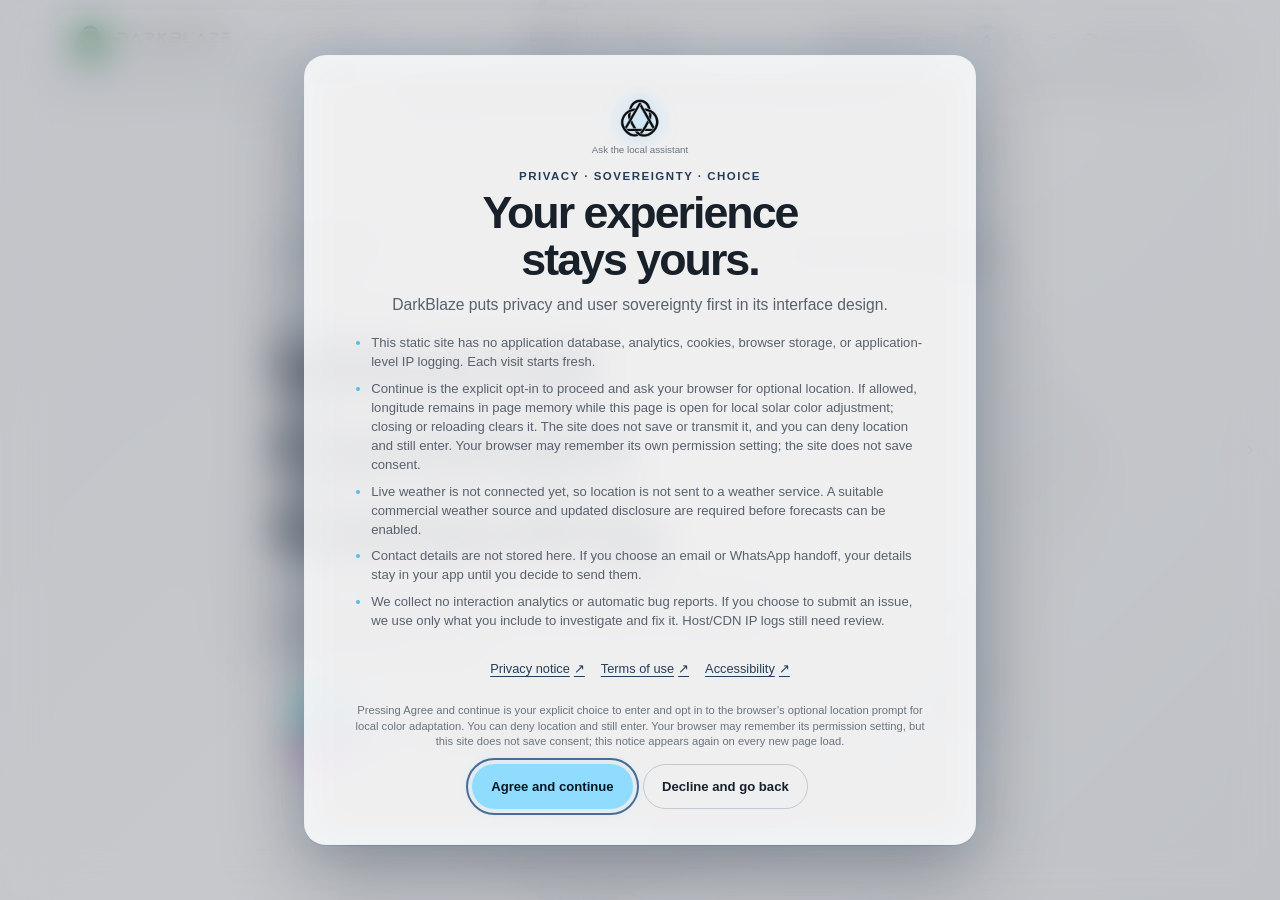
==== index.html @ 25dda78b "Publish DarkBlaze Website R15" ====
<!doctype html>








<html lang="en">
<head>
  <meta charset="utf-8">
  <meta name="viewport" content="width=device-width, initial-scale=1, viewport-fit=cover">
  <meta http-equiv="Content-Security-Policy" content="default-src 'self'; base-uri 'none'; object-src 'none'; form-action 'none'; script-src 'self'; style-src 'self'; style-src-attr 'none'; img-src 'self'; media-src 'self'; font-src 'self'; connect-src 'none'; frame-src 'none'; worker-src 'none'; manifest-src 'none'">
  <meta name="theme-color" content="#ffffff">
  <meta name="description" content="DarkBlaze Group: UCC-led research, systems work, and a separate HNDEN neural-lattice visual showcase.">
  <title>DarkBlaze Group</title>
  <link rel="icon" href="assets/brand/darkblaze-primary-logomark-144.png" type="image/png">
  <link rel="stylesheet" href="style.css">
  <script defer src="main.js"></script>
</head>
<body>
  <section class="entry-gate" id="entry-gate" role="dialog" aria-modal="true" aria-labelledby="entry-gate-title" aria-describedby="entry-gate-summary">
    <div class="entry-gate-panel">
      <button class="entry-assistant-trigger" id="entry-assistant-trigger" type="button" aria-controls="entry-assistant" aria-expanded="false" aria-label="Ask the local assistant before entering">
        <span class="entry-trinity-rotor"><img src="assets/brand/darkblaze-primary-logomark-144.png" alt="" width="144" height="144"></span>
        <span class="entry-assistant-label">Ask the local assistant</span>
      </button>
      <section class="entry-assistant" id="entry-assistant" aria-label="Local prepared-reply assistant" hidden>
        <p class="entry-assistant-note">Prepared replies run on this page. No live AI is connected, and your question is not sent or saved.</p>
        <form id="entry-assistant-form">
          <label class="visually-hidden" for="entry-assistant-question">Ask a question before entering</label>
          <input id="entry-assistant-question" name="question" maxlength="240" autocomplete="off" placeholder="Ask about DarkBlaze" required>
          <button type="submit">Ask</button>
        </form>
        <p id="entry-assistant-reply" class="entry-assistant-reply" role="status" aria-live="polite" hidden></p>
      </section>
      <p class="entry-eyebrow">Privacy · sovereignty · choice</p>
      <h1 id="entry-gate-title">Your experience stays yours.</h1>
      <p class="entry-gate-summary" id="entry-gate-summary">DarkBlaze puts privacy and user sovereignty first in its interface design.</p>
      <ul class="entry-privacy-points">
        <li>This static site has no application database, analytics, cookies, browser storage, or application-level IP logging. Each visit starts fresh.</li>
        <li>Continue is the explicit opt-in to proceed and ask your browser for optional location. If allowed, longitude remains in page memory while this page is open for local solar color adjustment; closing or reloading clears it. The site does not save or transmit it, and you can deny location and still enter. Your browser may remember its own permission setting; the site does not save consent.</li>
        <li>Live weather is not connected yet, so location is not sent to a weather service. A suitable commercial weather source and updated disclosure are required before forecasts can be enabled.</li>
        <li>Contact details are not stored here. If you choose an email or WhatsApp handoff, your details stay in your app until you decide to send them.</li>
        <li>We collect no interaction analytics or automatic bug reports. If you choose to submit an issue, we use only what you include to investigate and fix it. Host/CDN IP logs still need review.</li>
      </ul>
      <nav class="entry-documents" aria-label="Review website documents">
        <a href="privacy-notice.html" target="_blank" rel="noopener">Privacy notice <span aria-hidden="true">↗</span></a>
        <a href="terms-of-use.html" target="_blank" rel="noopener">Terms of use <span aria-hidden="true">↗</span></a>
        <a href="accessibility.html" target="_blank" rel="noopener">Accessibility <span aria-hidden="true">↗</span></a>
      </nav>
      <p class="entry-agreement-note">Pressing Agree and continue is your explicit choice to enter and opt in to the browser’s optional location prompt for local color adaptation. You can deny location and still enter. Your browser may remember its permission setting, but this site does not save consent; this notice appears again on every new page load.</p>
      <div class="entry-gate-actions">
        <button id="entry-continue" class="entry-continue" type="button">Agree and continue</button>
        <button id="entry-decline" class="entry-decline" type="button">Decline and go back</button>
      </div>
      <p id="entry-decline-status" class="entry-decline-status" role="status" hidden></p>
    </div>
  </section>
  <a class="skip-link" href="#home-title">Skip to content</a>
  <div class="welcome-sequence" id="welcome-sequence" aria-hidden="true" hidden>
    <div class="welcome-orbit welcome-orbit-one"></div>
    <div class="welcome-orbit welcome-orbit-two"></div>
    <div class="welcome-projects">
      <svg class="welcome-project welcome-ucc" viewBox="0 0 96 80"><path d="M48 5 82 23v34L48 75 14 57V23Z M14 23l34 18 34-18M48 41v34"/><circle cx="48" cy="41" r="5"/></svg>
      <svg class="welcome-project welcome-os" viewBox="0 0 96 80"><path d="M12 65h72M20 57V24h56v33M29 47h10V33H29zM47 47h10V33H47zM65 47h5V33h-5zM48 24V12"/><circle cx="48" cy="12" r="4"/></svg>
      <svg class="welcome-project welcome-ui" viewBox="0 0 96 80"><rect x="11" y="12" width="59" height="45" rx="4"/><path d="M21 24h38M21 34h24M21 44h31M70 32h15v39H44V57"/><circle cx="75" cy="61" r="2"/></svg>
      <svg class="welcome-project welcome-hnden" viewBox="0 0 96 80"><path d="M48 8 76 24v32L48 72 20 56V24Z M20 24l28 16 28-16M48 40v32M30 14l36 52M66 14 30 66M10 40h76"/><circle cx="48" cy="40" r="4"/><circle cx="10" cy="40" r="3"/><circle cx="86" cy="40" r="3"/></svg>
    </div>
    <div class="welcome-table"></div>
    <div class="welcome-emblem" role="img" aria-label="DarkBlaze Woven Trinity mark"></div>
  </div>
  <div class="night-wash" aria-hidden="true"></div>
  <div class="ambient-depth" aria-hidden="true"></div>
  <div class="matrix-window" aria-hidden="true">
    <video class="matrix-video" autoplay muted loop playsinline preload="none" poster="assets/ambient/hnden-background-poster-optimized.png" disablepictureinpicture tabindex="-1">
      <source data-src="assets/ambient/hnden-background.webm" type="video/webm">
    </video>
    <img class="ambient-poster" src="assets/ambient/hnden-background-poster-optimized.png" alt="" width="1280" height="720">
    <div class="ambient-fallback"></div>
  </div>

  <header class="smartbar" aria-label="Site reception bar">
    <div class="smartbar-shell">
      <div class="brand-cluster" role="group" aria-label="DarkBlaze brand and Site Secretary">
        <span class="brand-trinity-wrap">
          <span class="brand-mark-home" aria-hidden="true">
            <span class="brand-mark-rotor"><img class="brand-trinity" src="assets/brand/darkblaze-primary-logomark-144.png" alt="" width="144" height="144"></span>
          </span>
          <button class="secretary-toggle" id="secretary-toggle" type="button" aria-expanded="false" aria-controls="secretary-panel" aria-label="Open Site Secretary AI panel with local prepared replies" disabled>
            <span class="secretary-ai" aria-hidden="true">AI</span>
          </button>
        </span>
        <a class="brand-home" href="#home" data-panel-link="home" aria-label="DarkBlaze Research and Development Home">
          <span class="brand-lockup">
            <span class="brand-wordmark-window"><img class="brand-wordmark" src="assets/brand/darkblaze-wordmark-official-crop.png" alt="" width="1058" height="210"></span>
            <span class="brand-descriptor">Research and Development</span>
          </span>
        </a>
      </div>

      <nav class="site-nav" aria-label="Main navigation">
        <a href="#home" data-panel-link="home" aria-current="page"><span>Home</span></a>
        <a href="#work" data-panel-link="work"><span>Work</span></a>
        <a href="#about" data-panel-link="about"><span>About</span></a>
      </nav>

      <div class="reception-status" role="group" aria-label="Local date, time, display and weather">
        <time id="local-time" aria-label="Your local date and time">-- November, ---- | --:--</time>
        <span class="status-divider" aria-hidden="true"></span>
        <div class="theme-controls" role="group" aria-label="Display theme">
          <button class="theme-choice" type="button" data-theme-mode="auto" aria-label="Automatic display theme" aria-pressed="true" title="Automatic display theme">A</button>
          <button class="theme-choice" type="button" data-theme-mode="dark" aria-label="Night display theme" aria-pressed="false" title="Night display theme"><svg class="theme-icon" aria-hidden="true" focusable="false" viewBox="0 0 24 24"><path d="M20.9 13A8.5 8.5 0 0 1 11 3.1 8.5 8.5 0 1 0 20.9 13Z"/></svg></button>
          <button class="theme-choice" type="button" data-theme-mode="light" aria-label="Daytime display theme" aria-pressed="false" title="Daytime display theme"><svg class="theme-icon" aria-hidden="true" focusable="false" viewBox="0 0 24 24"><circle cx="12" cy="12" r="4"/><path d="M12 2v2m0 16v2M4.93 4.93l1.42 1.42m11.3 11.3 1.42 1.42M2 12h2m16 0h2M4.93 19.07l1.42-1.42m11.3-11.3 1.42-1.42"/></svg></button>
        </div>
        <span class="status-divider" aria-hidden="true"></span>
        <div class="weather-state" role="status" aria-label="Live weather is not connected">
          <svg class="weather-icon" aria-hidden="true" focusable="false" viewBox="0 0 24 24"><path d="M20 16.2A4.8 4.8 0 0 0 18.4 7a6.5 6.5 0 0 0-12.6 1.8A4.2 4.2 0 0 0 6.2 17H19"/></svg>
          <span id="weather-reading">Weather unavailable</span>
        </div>
      </div>

      <form class="secretary-quick-form" id="secretary-question-form" aria-label="Ask a question of the local prepared-reply assistant" hidden>
        <span class="quick-assistant-mark" aria-hidden="true">AI</span>
        <label class="visually-hidden" for="secretary-question">Ask the local assistant</label>
        <input id="secretary-question" name="question" type="text" maxlength="240" autocomplete="off" placeholder="Ask about DarkBlaze" required>
        <button class="quick-send" type="submit" aria-label="Show a prepared reply">↵</button>
      </form>
    </div>

    <aside class="secretary-panel" id="secretary-panel" role="dialog" aria-modal="false" aria-labelledby="secretary-title" aria-describedby="secretary-notice" hidden>
      <div class="secretary-panel-heading">
        <div>
          <p class="eyebrow">Local only · prepared replies</p>
          <h2 id="secretary-title">DarkBlaze assistant</h2>
        </div>
        <button class="close-secretary" id="secretary-close" type="button" aria-label="Close assistant panel">×</button>
      </div>
      <p class="secretary-notice" id="secretary-notice">Answers are prepared locally; no live AI service is connected. The website does not send or save what you enter. If you choose to prepare an email request, the selected details are placed in your email app for you to review and send. Closing this panel clears it.</p>
      <nav class="secretary-contact-actions" aria-label="Send prepared information or contact DarkBlaze">
        <a id="secretary-email-handoff" href="mailto:admin@darkblaze.org">Email this reply to DarkBlaze</a>
        <a id="secretary-whatsapp-handoff" href="https://wa.me/27847768997">Reply to DarkBlaze on WhatsApp</a>
        <a id="secretary-phone-handoff" href="tel:+27847768997">Call +27 84 776 8997</a>
      </nav>
      <p class="secretary-handoff-notice">The Email and WhatsApp buttons above prepare only the assistant’s reply. An email request below includes the question and the details you choose. Nothing is sent until you review and send it in your app. Call opens your phone app and does not start a call. The website itself cannot send messages, confirmations, or place calls.</p>
      <div class="conversation" id="conversation" role="log" aria-label="DarkBlaze assistant conversation" tabindex="0" aria-relevant="additions text">
        <p class="message assistant-message">Hello. I can answer a small set of DarkBlaze questions using prepared replies.</p>
      </div>
      <form class="inquiry-form" id="inquiry-form" hidden>
        <h3>Email request to DarkBlaze</h3>
        <p class="form-hint">Choose what to include and prepare a draft. Select the link below to open your email app, then review and send it yourself. The website does not send or save it.</p>
        <label for="inquiry-route">Request type</label>
        <select id="inquiry-route" name="route">
          <option value="question">General question</option>
          <option value="email">Ask for an email reply</option>
          <option value="callback">Request a callback</option>
          <option value="location">Location-specific question</option>
        </select>
        <div class="conditional-field" id="email-field" hidden>
          <label for="reply-email">Your email address <span>(so DarkBlaze can reply)</span></label>
          <input id="reply-email" name="email" type="email" autocomplete="email" maxlength="254" placeholder="name@example.com">
        </div>
        <div class="conditional-field" id="phone-field" hidden>
          <label for="callback-phone">Phone number <span>(required for a callback request)</span></label>
          <input id="callback-phone" name="phone" type="tel" autocomplete="tel" maxlength="32" placeholder="Optional">
        </div>
        <div class="conditional-field" id="location-field" hidden>
          <label for="coarse-location">Town or area <span>(no street address)</span></label>
          <input id="coarse-location" name="location" type="text" autocomplete="off" maxlength="80" placeholder="Only if relevant to your question">
        </div>
        <button class="send-button confirm-preview" type="submit">Prepare email draft</button>
        <p class="form-hint email-handoff-status" id="inquiry-email-status" role="status" aria-live="polite" hidden></p>
        <a class="send-button inquiry-email-handoff" id="inquiry-email-handoff" href="mailto:admin@darkblaze.org" hidden>Open email app to review and send</a>
      </form>
    </aside>
  </header>

  <main class="stage" id="site-stage">
    <div class="stage-frame">
      <div class="reading-plane">
        <div class="reading-content">
          <div class="panel-heading">
            <p class="eyebrow" id="panel-position">Home / 01 of 06</p>
            <p class="draft-mark">Independent research &amp; development</p>
          </div>

          <section class="page-panel is-active home-showcase" id="home" data-panel="home" data-label="Home" aria-labelledby="home-title">
            <p class="eyebrow spotlight-label">DarkBlaze Group · UCC</p>
            <h1 id="home-title" tabindex="-1">Universal Constraint Computing.</h1>
            <p class="lead">Make a system's purpose, permissions, and limits explicit before it acts.</p>
            <figure class="ucc-emblem" aria-hidden="true"><span class="woven-mark"></span><figcaption>Intent · authority · boundaries</figcaption></figure>
            <p class="supporting-copy">UCC is the lens for our work: describe what a system is asked to do, what it may do, and what must remain outside its reach. This is ongoing framework research; complete end-to-end enforcement is not yet established.</p>
            <a class="text-link" href="#ucc" data-panel-link="ucc">Explore UCC research <span aria-hidden="true">→</span></a>
            <a class="text-link" href="#work" data-panel-link="work">Explore the projects <span aria-hidden="true">→</span></a>
          </section>

          <section class="page-panel" id="work" data-panel="work" data-label="Work" aria-labelledby="work-title">
            <h1 id="work-title" tabindex="-1">From system foundations to the screen in front of you.</h1>
            <p class="lead">Our work spans system constraints, operating-system foundations, adaptive interfaces, and the HNDEN neural-lattice visual exploration.</p>
            <div class="project-finder">
              <label for="project-search">Find a project</label>
              <div class="project-search-row">
                <input id="project-search" type="search" autocomplete="off" spellcheck="false" placeholder="Try “Rosetta” or “memory”" aria-describedby="project-search-help project-search-status">
                <button id="project-search-clear" type="button" hidden>Clear</button>
              </div>
              <p class="project-search-help" id="project-search-help">Search project names, purposes, and current work. This search runs only in this browser tab.</p>
              <p class="project-search-status" id="project-search-status" role="status" aria-live="polite">Showing all 8 projects.</p>
            </div>
            <div class="project-list">
              <a class="project-overview" href="#ucc" data-panel-link="ucc" data-project-search="ucc universal constraint computing framework system actions limits intent computing">
                <svg class="overview-glyph glyph-constraint" viewBox="0 0 72 56" aria-hidden="true"><path d="M12 16 36 5l24 11v25L36 52 12 41Z M12 16l24 12 24-12 M36 28v24 M23 11l24 12"/><circle cx="36" cy="28" r="4"/></svg>
                <span><strong>Universal Constraint Computing</strong><small>Describe a system's purpose, allowed actions, and limits before it acts.</small></span>
              </a>
              <a class="project-overview" href="#senseos" data-panel-link="senseos" data-project-search="senseos operating system software boot computer programs files devices">
                <svg class="overview-glyph glyph-os" viewBox="0 0 72 56" aria-hidden="true"><path d="M8 45h56M14 39V17h44v22M20 33h9V22h-9zM34 33h9V22h-9zM48 33h9V22h-9z M36 17V8"/><circle cx="36" cy="8" r="3"/></svg>
                <span><strong>SenseOS</strong><small>The foundational software that starts a computer and manages programs, files, and devices.</small></span>
              </a>
              <a class="project-overview" href="#senseui" data-panel-link="senseui" data-project-search="senseui adaptive interface workspace screen tools content">
                <svg class="overview-glyph glyph-ui" viewBox="0 0 72 56" aria-hidden="true"><rect x="8" y="8" width="42" height="32" rx="3"/><path d="M16 17h24M16 24h14M16 32h20M50 20h14v27H29V40"/><circle cx="55" cy="41" r="2"/></svg>
                <span><strong>SenseUI</strong><small>A shared visual workspace that aims to make different tools and content feel like one environment.</small></span>
              </a>
              <a class="project-overview" href="hnden.html" data-project-search="hnden neural lattice visual showcase projection">
                <svg class="overview-glyph glyph-hnden" viewBox="0 0 72 56" aria-hidden="true"><path d="M36 4 59 17v22L36 52 13 39V17Z M13 17l23 13 23-13M36 30v22M20 9l32 38M52 9 20 47M5 30h62"/><circle cx="36" cy="30" r="3"/><circle cx="5" cy="30" r="2.5"/><circle cx="67" cy="30" r="2.5"/></svg>
                <span><strong>HNDEN</strong><small>Open the separate neural-lattice visual showcase.</small></span>
              </a>
            </div>
            <h2 class="supporting-projects-title">Smaller projects and supporting research</h2>
            <p class="supporting-copy supporting-projects-intro">These focused experiments explore parts of the wider direction. They are at different stages and are not presented as one integrated product.</p>
            <div class="supporting-project-list">
              <article class="supporting-project" data-project-search="rosetta compiler translation intent representation rust machine code bounded compiler experiments">
                <h3>Rosetta · bounded translation experiments</h3>
                <p><strong>Why it exists:</strong> explore one checked representation linking structured intent, Rust output, and selected machine-code forms.</p>
                <p><strong>Where it stands:</strong> a bounded Rust translation toolkit supports selected x86-64 and AArch64 instructions. Its documented CI covers listed test vectors; full machine-code semantic equivalence and a general compiler are not claimed.</p>
                <p><strong>Useful help:</strong> independent ABI and instruction review, plus evidence-backed tests before adding supported forms.</p>
              </article>
              <article class="supporting-project" data-project-search="synapse rust agent host terminal interface codex oauth ai dock hive state model routing approval gated tools mcp server needle3 android arm64 provider integrations production release">
                <h3>Synapse · agent coordination</h3>
                <p><strong>Why it exists:</strong> explore how specialized agents and tools can coordinate around scoped work.</p>
                <p><strong>Where it stands:</strong> Project documentation describes a Rust agent host with a terminal interface, Hive-backed state, model routing, and approval-gated tools. The current source labels itself a 1.0.0 release candidate; Android build and device acceptance, provider and OAuth validation, and other production release gates remain open.</p>
                <p><strong>Useful help:</strong> Android ARM64 build and device acceptance, provider/OAuth and MCP integration review, and release validation.</p>
              </article>
              <article class="supporting-project" data-project-search="memorycore persistent memory curated context records rust local offline retrieval">
                <h3>MemoryCore · curated project memory</h3>
                <p><strong>Why it exists:</strong> keep selected project facts available across work sessions without requiring a hosted model or internet connection for storage and recall.</p>
                <p><strong>Where it stands:</strong> a local Rust storage and retrieval component; retrieval is not a pretrained semantic model.</p>
                <p><strong>Useful help:</strong> portability, retrieval-quality evaluation, and storage reliability review.</p>
              </article>
              <article class="supporting-project" data-project-search="nautilus model learning ucc exploratory notebook dataset neural research">
                <h3>Nautilus · early model and learning experiments</h3>
                <p><strong>Why it exists:</strong> investigate how constrained system ideas might inform small model and learning experiments.</p>
                <p><strong>Where it stands:</strong> recovered notebook and initialized runtime artifacts; no trained model, complete source dataset, or completed experiment is verified.</p>
                <p><strong>Useful help:</strong> reproduce the baseline, establish a licensed dataset, and report measurable results before making performance claims.</p>
              </article>
            </div>
            <section class="funding-invitation" aria-labelledby="funding-title">
              <h2 id="funding-title">Funding and practical support</h2>
              <p>DarkBlaze is seeking early-stage support to sustain day-to-day engineering and move selected work through prototyping, testing, and independent review. Cash startup funding for operating runway is the priority; grants, cloud or compute credits, and engineering or commercial partners can also help.</p>
              <p>Support would advance the existing architectural direction. We welcome additional ideas and technical challenge when they strengthen the work without requiring us to abandon that direction. Funding amount, legal entity details, and investment terms are not yet published.</p>
              <div class="funding-contact" aria-labelledby="funding-contact-title">
                <h3 id="funding-contact-title">Contact DarkBlaze about funding or collaboration</h3>
                <address>
                  <ul class="funding-contact-links">
                    <li><a id="funding-contact-email" href="mailto:admin@darkblaze.org">Email admin@darkblaze.org</a></li>
                    <li><a id="funding-contact-whatsapp" href="https://wa.me/27847768997">WhatsApp +27 84 776 8997</a></li>
                    <li><a id="funding-contact-phone" href="tel:+27847768997">Call +27 84 776 8997</a></li>
                  </ul>
                </address>
                <p class="funding-contact-privacy">These links open your email, WhatsApp, or phone app. If you contact DarkBlaze, your message or call goes through the service you choose; this website does not receive or store it. WhatsApp and your carrier apply their own data handling. Avoid sending sensitive information.</p>
              </div>
            </section>
          </section>

          <section class="page-panel project-panel" id="ucc" data-panel="ucc" data-label="UCC" data-nav="work" aria-labelledby="ucc-title">
            <p class="eyebrow">01 · Framework research</p>
            <h1 id="ucc-title" tabindex="-1">Universal Constraint Computing</h1>
            <figure class="scale-figure">
              <svg class="scale-diagram diagram-constraint" viewBox="0 0 600 132" role="img" aria-labelledby="ucc-scale-title ucc-scale-desc"><title id="ucc-scale-title">UCC from one request to a bounded system</title><desc id="ucc-scale-desc">A single intent grows into a checked action plan and then a larger system boundary.</desc><path class="diagram-line" d="M92 62h416"/><path class="diagram-shape" d="M54 51 92 33l38 18v31L92 101 54 82Z M54 51l38 19 38-19 M92 70v31"/><circle class="diagram-point" cx="92" cy="70" r="5"/><path class="diagram-shape" d="M243 46 282 27l39 19v34l-39 19-39-19Z M243 46l39 20 39-20 M282 66v33 M261 37l39 20"/><circle class="diagram-point" cx="282" cy="66" r="6"/><path class="diagram-shape" d="M433 39 480 16l47 23v43l-47 23-47-23Z M433 39l47 24 47-24 M480 63v42 M455 28l50 26 M455 97l50-26"/><circle class="diagram-point" cx="480" cy="63" r="7"/></svg>
              <figcaption class="scale-labels"><span>One intent</span><span>Checked action plan</span><span>System-wide limits</span></figcaption>
            </figure>
            <h2>In plain terms</h2>
            <p class="lead">Think of a clear instruction paired with guardrails: what the system is being asked to do, what actions are allowed, and what must stay off-limits.</p>
            <h2>Technical view</h2>
            <p class="supporting-copy">UCC research describes intent, context, possible effects, uncertainty, authority, and resource limits so a proposed action can be checked before execution. Complete end-to-end enforcement is not yet established.</p>
          </section>

          <section class="page-panel project-panel" id="senseos" data-panel="senseos" data-label="SenseOS" data-nav="work" aria-labelledby="senseos-title">
            <p class="eyebrow">02 · Operating-system research</p>
            <h1 id="senseos-title" tabindex="-1">SenseOS</h1>
            <figure class="scale-figure">
              <svg class="scale-diagram diagram-os" viewBox="0 0 600 132" role="img" aria-labelledby="senseos-scale-title senseos-scale-desc"><title id="senseos-scale-title">SenseOS from a running program to a whole computer system</title><desc id="senseos-scale-desc">One program depends on core services, which sit inside the larger operating system.</desc><path class="diagram-line" d="M92 62h416"/><rect class="diagram-shape" x="61" y="43" width="62" height="40" rx="4"/><path class="diagram-accent-line" d="M72 54h40M72 64h26M72 74h34"/><rect class="diagram-shape" x="246" y="34" width="72" height="56" rx="5"/><path class="diagram-accent-line" d="M258 48h16v12h-16zM287 48h19v4h-19zM287 57h19v4h-19zM258 68h48v10h-48z"/><path class="diagram-shape" d="M441 28h78v66h-78zM452 39h56v43h-56z"/><path class="diagram-accent-line" d="M463 50h34M463 59h26M463 68h30"/></svg>
              <figcaption class="scale-labels"><span>One program</span><span>Core services</span><span>Whole operating system</span></figcaption>
            </figure>
            <h2>In plain terms</h2>
            <p class="lead">An operating system is the foundation underneath apps. It starts the machine, decides how programs run, organizes files, and connects software to hardware. SenseOS is an experimental effort to build that foundation—not just another app.</p>
            <h2>Technical view</h2>
            <p class="supporting-copy">Current prototypes have tested pieces of boot handoff, persistent storage, program admission, filesystem access, capability checks, and interface input. These are partial paths; SenseOS is not a complete or production-ready general-purpose operating system.</p>
          </section>

          <section class="page-panel project-panel" id="senseui" data-panel="senseui" data-label="SenseUI" data-nav="work" aria-labelledby="senseui-title">
            <p class="eyebrow">03 · Interface research</p>
            <h1 id="senseui-title" tabindex="-1">SenseUI</h1>
            <figure class="scale-figure">
              <svg class="scale-diagram diagram-ui" viewBox="0 0 600 132" role="img" aria-labelledby="senseui-scale-title senseui-scale-desc"><title id="senseui-scale-title">SenseUI from a piece of content to an adaptive workspace</title><desc id="senseui-scale-desc">A single information item is arranged into one workspace and then adapted across display sizes.</desc><path class="diagram-line" d="M92 62h416"/><rect class="diagram-shape" x="74" y="44" width="36" height="36" rx="3"/><path class="diagram-accent-line" d="M82 54h20M82 63h15M82 72h18"/><rect class="diagram-shape" x="248" y="34" width="68" height="54" rx="5"/><path class="diagram-accent-line" d="M258 45h48M258 54h25M258 64h40M258 74h31"/><rect class="diagram-shape" x="431" y="31" width="55" height="61" rx="5"/><rect class="diagram-shape" x="493" y="45" width="31" height="47" rx="4"/><path class="diagram-accent-line" d="M440 42h36M440 50h26M440 59h32M440 68h22M440 77h30M500 54h17M500 62h13"/></svg>
              <figcaption class="scale-labels"><span>One item</span><span>Shared workspace</span><span>Different screens</span></figcaption>
            </figure>
            <h2>In plain terms</h2>
            <p class="lead">SenseUI is the part people see and operate: a single, adaptable workspace for programs, information, and media instead of a pile of unrelated screens.</p>
            <h2>Technical view</h2>
            <p class="supporting-copy">Rust-based interface libraries and runtime foundations are in development. The intended design can arrange content from different system components, but a complete live desktop compositor and protected system boundary have not yet been demonstrated.</p>
          </section>

          <section class="page-panel about-panel" id="about" data-panel="about" data-label="About" aria-labelledby="about-title">
            <p class="eyebrow">About DarkBlaze Group</p>
            <h1 id="about-title" tabindex="-1">People, purpose, and the work ahead.</h1>
            <div class="about-intro">
              <figure class="founder-portrait">
                <img src="assets/brand/founder-portrait.png" alt="Portrait of the DarkBlaze Group founder" width="1024" height="1536" loading="lazy" decoding="async">

              </figure>
              <div class="about-copy">
                <p class="founder-name">T. Billy Ekkerd</p>
                <p class="supporting-copy">I began BlackBlaze in 2011 as a graphic design group, creating websites and corporate identities. After working in real estate, I moved into neural-network design, research, and engineering, then restarted the group as DarkBlaze in 2025. That path led me to formal-verification experiments, including working models of seL4 and Muen and a BIOS-to-Qwen 2.5 handoff on a laptop. Today, DarkBlaze explores how computing can be made more precise and verifiable.</p>
                <blockquote class="founder-quote">“At DarkBlaze, we ask how computing can be made as precise and verifiable as the laws that shape the natural sciences.”</blockquote>
                <p class="quote-attribution">Founder perspective · paraphrased</p>
              </div>
            </div>
            <h2>How we work</h2>
            <p class="lead">DarkBlaze uses individual directives to make full use of each person's skills.</p>
            <p class="supporting-copy">Every contribution matters, from day-to-day work to executive responsibilities. DarkBlaze has no company-level ranks or titles. Professional designations such as Dr., Professor, or Adjudicator remain personal credentials.</p>
            <h2>Our work and your privacy</h2>
            <p class="supporting-copy">We distinguish demonstrated prototypes from research goals and unfinished work. Display colors use the browser's local clock in Automatic mode; Light and Dark remain available as visit-only overrides. When the browser exposes its Data Saver setting and it is enabled, the welcome animation and autoplay video are skipped while static imagery remains; that setting is read locally and is not sent or stored. The site requests location only after you press Continue. If allowed, longitude remains in page memory while this page is open for local day/night colors; closing or reloading clears it. The site does not save or transmit the longitude, and you can deny location and still enter. Your browser may remember its own permission setting; the site does not save consent. The site does not request orientation, motion, camera, or microphone access. It sets no cookies or analytics. Hosting-provider connection logging still needs review before we make claims about IP-address handling.</p>
          </section>

          <div class="panel-controls" role="group" aria-label="Section controls">
            <button class="step-control" type="button" data-step="-1" aria-label="Previous section"><svg class="ui-icon" aria-hidden="true" focusable="false"><use href="icons.svg#icon-chevron-left"></use></svg><span>Previous</span></button>
            <span class="key-hint">Arrow keys or navigation</span>
            <button class="step-control" type="button" data-step="1" aria-label="Next section"><span>Next</span><svg class="ui-icon" aria-hidden="true" focusable="false"><use href="icons.svg#icon-chevron-right"></use></svg></button>
          </div>
        </div>
      </div>
      <nav class="edge-nav" aria-label="Explore adjacent sections">
        <button class="edge-control edge-previous" type="button" data-step="-1" aria-label="Previous section"><svg class="ui-icon" aria-hidden="true" focusable="false"><use href="icons.svg#icon-chevron-left"></use></svg></button>
        <button class="edge-control edge-next" type="button" data-step="1" aria-label="Next section"><svg class="ui-icon" aria-hidden="true" focusable="false"><use href="icons.svg#icon-chevron-right"></use></svg></button>
      </nav>
    </div>
  </main>

  <noscript><p class="noscript-note">JavaScript is off. All project and About sections remain available as a normal scrolling page. The local clock and section controls require JavaScript.</p></noscript>
</body>
</html>
---- style.css ----
:root {
  color-scheme: light dark;
  --nightness: 0;
  --logo-invert: 0;
  --page-bg: #ffffff;
  --ink: #18202a;
  --muted: #58616d;
  --quiet: #6b747e;
  --link: #263d58;
  --plane-rgb: 255, 255, 255;
  --plane-alpha: 0.78;
  --shadow-strength: 0.1;
  --glow-strength: 0;
  --focus-ring: #486c94;
  --diagram-accent: #c06238;
  --page-pad: clamp(0.9rem, 4vw, 4rem);
  font-family: -apple-system, BlinkMacSystemFont, "Segoe UI", Roboto, Helvetica, Arial, sans-serif;
  font-synthesis: none;
  text-rendering: optimizeLegibility;
  -webkit-font-smoothing: antialiased;
  -moz-osx-font-smoothing: grayscale;
}

* { box-sizing: border-box; }
[hidden] { display: none !important; }
html { min-width: 320px; min-height: 100%; background: #fff; scroll-behavior: smooth; }
body { isolation: isolate; min-width: 320px; min-height: 100svh; margin: 0; overflow-x: hidden; color: var(--ink); background: var(--page-bg); transition: color 900ms ease, background-color 900ms ease; }
button, a, input, select { color: inherit; font: inherit; }
button, a { -webkit-tap-highlight-color: transparent; }
a { text-decoration-thickness: 1px; text-underline-offset: 0.22em; }
button { cursor: pointer; }
:focus-visible { outline: 2px solid var(--focus-ring); outline-offset: 4px; }

.skip-link { position: fixed; z-index: 30; top: .75rem; left: .75rem; padding: .75rem 1rem; border-radius: 999px; color: #101820; background: #fff; transform: translateY(-150%); }
.skip-link:focus { transform: translateY(0); }
.night-wash, .ambient-depth { position: fixed; z-index: -2; inset: 0; pointer-events: none; }
.night-wash { background: radial-gradient(ellipse at 52% 45%,rgba(15,25,48,0) 12%,rgba(8,15,35,.98) 100%); opacity: var(--nightness); transition: opacity 900ms ease; }
.ambient-depth { z-index: -1; background: radial-gradient(ellipse at 50% 42%,rgba(255,255,255,.23),transparent 52%),linear-gradient(135deg,rgba(30,42,64,.025),transparent 48%,rgba(30,42,64,.035)); opacity: calc(1 - var(--nightness)); }

.smartbar { position: fixed; z-index: 20; top: max(.65rem,env(safe-area-inset-top)); left: 50%; width: min(100% - 2 * var(--page-pad),76rem); transform: translateX(-50%); color: var(--ink); }
.smartbar-shell { display: grid; grid-template-columns: auto minmax(12rem,1fr) auto auto; align-items: center; gap: clamp(.65rem,1.7vw,1.5rem); min-height: 3.8rem; padding: .45rem clamp(.7rem,1.8vw,1.25rem); border-radius: 1.4rem; background: rgba(var(--plane-rgb),var(--plane-alpha)); backdrop-filter: blur(18px); -webkit-backdrop-filter: blur(18px); box-shadow: 0 10px 32px rgba(12,20,36,var(--shadow-strength)),0 0 20px rgba(228,240,255,var(--glow-strength)); transition: background-color 900ms ease,box-shadow 900ms ease; }
.brand-home { display: inline-flex; align-items: center; gap: .45rem; color: var(--ink); text-decoration: none; white-space: nowrap; }
.brand-separator { color: var(--ink); font-family: ui-monospace, "Cascadia Mono", monospace; font-size: .58rem; font-weight: 700; letter-spacing: -.12em; white-space: nowrap; }
.brand-wordmark { display: block; width: clamp(7rem,20vw,10rem); height: auto; filter: invert(var(--logo-invert)); }
.beta-label { margin-left: .2rem; color: var(--quiet); font-size: .68rem; white-space: nowrap; }
.site-nav { display: flex; align-items: center; justify-content: center; gap: clamp(.8rem,2.1vw,1.7rem); min-width: 0; }
.site-nav a { color: var(--muted); font-size: .9rem; text-decoration-color: transparent; text-underline-offset: .4em; transition: color 180ms ease,text-decoration-color 180ms ease; }
.site-nav a:hover, .site-nav a[aria-current="page"] { color: var(--ink); text-decoration-color: currentColor; }
.site-nav a { display: inline-flex; min-height: 2.75rem; align-items: center; gap: .38rem; }
.ui-icon { display: inline-block; width: 1rem; height: 1rem; flex: 0 0 auto; overflow: visible; color: currentColor; }
.reception-status { display: flex; align-items: center; gap: .55rem; color: var(--muted); font-size: .77rem; white-space: nowrap; }
.reception-status time { min-width: 3.2rem; color: var(--ink); font-variant-numeric: tabular-nums; }
.status-divider { display: none; }
.theme-control { display: inline-flex; align-items: center; gap: .35rem; color: var(--muted); }
.theme-control select { max-width: 7.4rem; min-height: 2.2rem; border: 1px solid rgba(120,135,155,.3); border-radius: 999px; padding: .25rem .55rem; color: var(--ink); background: rgba(var(--plane-rgb),.72); }
.secretary-toggle { display: inline-flex; min-width: 2.75rem; min-height: 2.8rem; align-items: center; gap: .48rem; border: 0; border-radius: 999px; padding: .25rem .7rem .25rem .3rem; background: transparent; color: var(--link); transition: background-color 180ms ease,box-shadow 180ms ease; }
.secretary-toggle:hover, .secretary-toggle:focus-visible { background: rgba(120,135,155,.09); box-shadow: 0 0 18px rgba(238,247,255,var(--glow-strength)); }
.secretary-mark-wrap { position: relative; display: grid; width: 2.25rem; height: 2.25rem; flex: 0 0 auto; place-items: center; transform-style: preserve-3d; }
.secretary-mark { width: 100%; height: 100%; object-fit: contain; filter: invert(var(--logo-invert)); }
.secretary-glyph { position: absolute; inset: 50% auto auto 50%; width: 1.15rem; height: 1.15rem; overflow: visible; fill: none; stroke: var(--page-bg); stroke-width: 1.8; stroke-linecap: round; stroke-linejoin: round; transform: translate(-50%,-50%); }
.secretary-mark-wrap.is-flipping { animation: none; }
@keyframes logo-coin-flip { 0% { transform: perspective(420px) rotateY(0); } 45% { transform: perspective(420px) rotateY(190deg); } 100% { transform: perspective(420px) rotateY(360deg); } }
body.secretary-open .secretary-mark-wrap { transform: translateX(-.15rem) scale(.92); }
.secretary-toggle[hidden] { display: none; }
.secretary-quick-form { display: flex; grid-column: 4; align-items: center; gap: .45rem; width: min(18rem,25vw); min-height: 2.8rem; }
.secretary-quick-form[hidden] { display: none; }
.quick-mark-wrap { position: relative; display: grid; width: 2rem; height: 2rem; flex: 0 0 auto; place-items: center; }
.quick-mark { width: 100%; height: 100%; object-fit: contain; filter: invert(var(--logo-invert)); }
.quick-glyph { position: absolute; inset: 50% auto auto 50%; display: grid; width: 1rem; height: 1rem; place-items: center; border-radius: 50%; color: var(--page-bg); background: var(--ink); font-size: .66rem; font-weight: 700; transform: translate(-50%,-50%); }
.secretary-quick-form input { width: 100%; min-width: 0; height: 2.55rem; border: 0; outline-offset: 2px; background: transparent; color: var(--ink); font-size: .85rem; }
.secretary-quick-form input::placeholder { color: var(--quiet); opacity: 1; }
.quick-send { width: 2.75rem; height: 2.75rem; flex: 0 0 auto; border: 0; border-radius: 50%; color: var(--link); background: transparent; font-size: 1.2rem; }
.quick-send:hover { background: rgba(120,135,155,.1); }
.visually-hidden { position: absolute; width: 1px; height: 1px; overflow: hidden; clip: rect(0,0,0,0); white-space: nowrap; clip-path: inset(50%); }

.secretary-panel { position: absolute; top: calc(100% + .55rem); right: 0; display: flex; width: min(27rem,calc(100vw - 2 * var(--page-pad))); max-height: min(76svh,44rem); flex-direction: column; gap: .85rem; overflow: auto; padding: 1.15rem clamp(1rem,4vw,1.4rem) 1.25rem; border-radius: 1.2rem; background: rgba(var(--plane-rgb),.95); backdrop-filter: blur(20px); -webkit-backdrop-filter: blur(20px); box-shadow: 0 18px 48px rgba(12,20,36,calc(var(--shadow-strength) * 1.5)),0 0 24px rgba(228,240,255,var(--glow-strength)); }
.secretary-panel[hidden] { display: none; }
.secretary-panel-heading { display: flex; align-items: flex-start; justify-content: space-between; gap: 1rem; }
.secretary-panel-heading h2 { margin: .2rem 0 0; font-size: 1.25rem; font-weight: 570; letter-spacing: -.035em; }
.eyebrow { margin: 0; color: var(--muted); font-size: .76rem; letter-spacing: .035em; }
.close-secretary { width: 2.75rem; height: 2.75rem; border: 0; border-radius: 50%; background: transparent; color: var(--muted); font-size: 1.6rem; line-height: 1; }
.close-secretary:hover { color: var(--ink); background: rgba(120,135,155,.09); }
.secretary-notice, .form-hint { margin: 0; color: var(--muted); font-size: .82rem; line-height: 1.5; }
.conversation { display: flex; min-height: 5rem; max-height: 13.5rem; flex-direction: column; gap: .65rem; overflow-y: auto; padding: .2rem .15rem; overscroll-behavior: contain; }
.message { flex: 0 0 auto; width: fit-content; max-width: 92%; margin: 0; padding: .68rem .82rem; border-radius: .95rem; color: var(--ink); font-size: .9rem; line-height: 1.5; overflow-wrap: anywhere; }
.assistant-message { align-self: flex-start; border-bottom-left-radius: .25rem; background: rgba(118,132,150,.11); }
.visitor-message { align-self: flex-end; border-bottom-right-radius: .25rem; background: rgba(100,126,157,.18); }
.secretary-question, .inquiry-form { display: grid; gap: .55rem; }
.secretary-question > label, .inquiry-form > label, .conditional-field label { color: var(--muted); font-size: .8rem; }
.question-row { display: flex; align-items: center; gap: .5rem; }
.question-row input, .inquiry-form input, .inquiry-form select { width: 100%; min-width: 0; min-height: 2.8rem; border: 0; border-radius: 0; padding: .5rem .15rem; background: transparent; color: var(--ink); }
.question-row input::placeholder, .inquiry-form input::placeholder { color: var(--quiet); opacity: 1; }
.send-button { min-height: 2.7rem; border: 0; border-radius: 999px; padding: .45rem .95rem; color: var(--page-bg); background: var(--ink); font-size: .84rem; white-space: nowrap; }
.send-button:hover { box-shadow: 0 0 18px rgba(226,239,255,calc(var(--glow-strength) * 1.5)); }
.inquiry-email-handoff { display: inline-flex; width: fit-content; align-items: center; text-decoration: none; white-space: normal; }
.inquiry-form { padding-top: .85rem; }
.inquiry-form h3 { margin: 0; font-size: .97rem; font-weight: 570; }
.inquiry-form .form-hint { margin-top: -.25rem; }
.conditional-field { display: grid; gap: .25rem; }
.conditional-field label span { color: var(--quiet); }
.confirm-preview { justify-self: start; margin-top: .35rem; }

.stage { min-height: 100svh; padding: 6.1rem var(--page-pad) max(1.5rem,env(safe-area-inset-bottom)); }
.stage-frame { display: grid; width: min(100%,76rem); min-height: calc(100svh - 8rem); place-items: center; margin-inline: auto; }
.reading-plane { position: relative; isolation: isolate; display: grid; width: 100%; height: min(70svh,47rem); min-height: min(70svh,47rem); align-items: start; overflow-x: hidden; overflow-y: auto; overscroll-behavior: contain; background: transparent; }
.matrix-window { position: fixed; z-index: -1; inset: 0; overflow: hidden; pointer-events: none; }
.matrix-video, .ambient-poster { position: absolute; inset: 0; width: 100%; height: 100%; object-fit: cover; object-position: center; opacity: var(--matrix-opacity,.035); transition: opacity 1000ms ease; }
.matrix-video { display: block; }
.ambient-poster { display: none; }
.data-saver .matrix-video { display: none; }
.data-saver .ambient-poster { display: block; }
.ambient-video-failed .matrix-video { display: none; }
.ambient-video-failed .ambient-poster { display: block; }
.ambient-fallback { position: absolute; inset: 0; background: radial-gradient(ellipse at 74% 28%,rgba(255,255,255,.13),transparent 35%); opacity: calc(.44 + var(--glow-strength) * .42); }
.reading-content { position: relative; z-index: 1; width: min(100%,55rem); margin: auto; padding: clamp(2rem,6vw,5rem); }
.panel-heading { display: flex; flex-wrap: wrap; align-items: center; justify-content: space-between; gap: .55rem 1rem; margin-bottom: clamp(2.2rem,6vh,4.5rem); }
.panel-heading .eyebrow, .draft-mark { margin: 0; color: var(--muted); font-size: .78rem; letter-spacing: .035em; }
.draft-mark { color: var(--quiet); }
.page-panel { max-width: 45rem; }
.page-panel h1 { max-width: 15ch; margin: 0 0 1.2rem; font-size: clamp(2.5rem,5.3vw,4.75rem); line-height: 1.02; letter-spacing: -.058em; font-weight: 560; text-wrap: balance; }
.lead { max-width: 39rem; margin: 0; color: var(--muted); font-size: clamp(1.05rem,2vw,1.38rem); line-height: 1.55; }
.supporting-copy { max-width: 40rem; margin-top: 1.2rem; color: var(--muted); font-size: .96rem; line-height: 1.7; }
.spotlight-label { margin-top: 1.7rem; }
.spotlight-title { max-width: 28ch; margin: .35rem 0 0; font-size: clamp(1.18rem,2.4vw,1.55rem); font-weight: 560; letter-spacing: -.035em; }
.spotlight-title + .supporting-copy { margin-top: .35rem; }
.text-link { display: inline-flex; gap: .5rem; margin-top: 1.6rem; color: var(--link); font-weight: 560; text-decoration-color: transparent; }
.text-link:hover { text-decoration-color: currentColor; text-shadow: 0 0 14px rgba(239,247,255,calc(var(--glow-strength) * 1.6)); }
.project-list { display: grid; max-width: 43rem; gap: .25rem; margin-top: 1.45rem; }
.project-finder { display: grid; max-width: 43rem; gap: .35rem; margin-top: 1.2rem; }
.project-finder > label { color: var(--ink); font-size: .88rem; font-weight: 600; }
.project-search-row { display: flex; align-items: center; gap: .55rem; }
.project-search-row input { width: 100%; min-width: 0; min-height: 2.85rem; border: 1px solid rgba(120,135,155,.34); border-radius: .85rem; padding: .65rem .85rem; color: var(--ink); background: rgba(var(--plane-rgb),.62); }
.project-search-row input::placeholder { color: var(--quiet); opacity: 1; }
.project-search-row button { min-height: 2.85rem; border: 1px solid rgba(120,135,155,.34); border-radius: .85rem; padding: .55rem .85rem; color: var(--link); background: transparent; }
.project-search-row button:hover { background: rgba(120,135,155,.1); }
.project-search-help, .project-search-status { margin: 0; color: var(--quiet); font-size: .78rem; line-height: 1.45; }
.project-search-status { min-height: 1.1em; color: var(--muted); }
.project-overview { display: grid; grid-template-columns: 4.5rem minmax(0,1fr); align-items: center; gap: 1.1rem; min-height: 5rem; padding: .45rem 0; color: var(--ink); text-decoration: none; }
.project-overview > span { display: grid; gap: .22rem; }
.project-overview strong { font-size: 1rem; font-weight: 570; letter-spacing: -.015em; }
.project-overview small { max-width: 40rem; color: var(--muted); font-size: .9rem; line-height: 1.45; }
.project-overview:hover strong { color: var(--link); text-decoration: underline; text-decoration-thickness: 1px; text-underline-offset: .2em; }
.supporting-projects-title, .funding-invitation h2 { margin: 1.8rem 0 .35rem; color: var(--quiet); font-size: .82rem; font-weight: 650; letter-spacing: .045em; }
.supporting-projects-intro { margin: 0 0 .6rem; }
.supporting-project-list { display: grid; grid-template-columns: repeat(2,minmax(0,1fr)); gap: 1rem 1.6rem; }
.supporting-project { min-width: 0; padding: .45rem 0; }
.supporting-project h3 { margin: 0 0 .35rem; color: var(--ink); font-size: .95rem; font-weight: 620; letter-spacing: -.015em; }
.supporting-project p { margin: .32rem 0; color: var(--muted); font-size: .78rem; line-height: 1.5; }
.supporting-project strong { color: var(--ink); font-weight: 600; }
.funding-invitation { margin-top: 1.55rem; padding-top: .2rem; }
.funding-invitation h2 { margin-top: 0; }
.funding-invitation p { max-width: 54rem; margin: .55rem 0; color: var(--muted); font-size: .88rem; line-height: 1.6; }
.funding-invitation p:first-of-type { color: var(--ink); }
.funding-contact { margin-top: 1rem; }
.funding-contact h3 { margin: 0 0 .35rem; color: var(--ink); font-size: .9rem; font-weight: 620; }
.funding-contact address { font-style: normal; }
.funding-contact-links, .secretary-contact-actions { display: flex; flex-wrap: wrap; gap: .45rem 1.25rem; margin: .45rem 0; padding: 0; list-style: none; }
.funding-contact-links a, .secretary-contact-actions a { color: var(--link); font-size: .86rem; font-weight: 600; text-underline-offset: .18em; }
.funding-contact-privacy, .secretary-handoff-notice { max-width: 54rem; font-size: .75rem !important; }
.secretary-contact-actions { gap: .4rem 1rem; margin-top: .8rem; }
.overview-glyph { width: 4.25rem; height: 3.4rem; overflow: visible; color: var(--link); }
.overview-glyph path, .overview-glyph rect { fill: none; stroke: currentColor; stroke-width: 1.55; stroke-linecap: round; stroke-linejoin: round; opacity: .75; }
.overview-glyph circle { fill: var(--diagram-accent); stroke: none; }
.glyph-os circle { fill: var(--diagram-accent); }
.scale-figure { max-width: 42rem; margin: 1.5rem 0 1.1rem; color: var(--link); }
.scale-diagram { display: block; width: 100%; height: auto; max-height: 9rem; overflow: visible; }
.diagram-line { fill: none; stroke: currentColor; stroke-width: 1.5; stroke-dasharray: 2 8; opacity: .35; }
.diagram-shape { fill: rgba(94,125,155,.035); stroke: currentColor; stroke-width: 2; stroke-linecap: round; stroke-linejoin: round; opacity: .78; }
.diagram-accent-line { fill: none; stroke: var(--diagram-accent); stroke-width: 2.3; stroke-linecap: round; stroke-linejoin: round; opacity: .9; }
.diagram-point { fill: var(--diagram-accent); stroke: var(--page-bg); stroke-width: 2; }
.scale-labels { display: flex; justify-content: space-between; gap: .7rem; margin-top: .45rem; color: var(--muted); font-size: .72rem; line-height: 1.35; }
.scale-labels span { max-width: 34%; }
.scale-labels span:nth-child(2) { text-align: center; }
.scale-labels span:last-child { text-align: right; }
.project-panel h1 { margin-bottom: .85rem; }
.project-panel h2 { margin: 1.4rem 0 .4rem; color: var(--quiet); font-size: .78rem; font-weight: 600; letter-spacing: .045em; }
.project-panel .supporting-copy { margin-top: 0; }

.panel-controls { display: flex; align-items: center; justify-content: space-between; gap: 1rem; margin-top: clamp(2.2rem,7vh,4.5rem); padding-top: 1rem; }
.step-control { display: inline-flex; min-width: 5.6rem; min-height: 2.8rem; align-items: center; gap: .4rem; border: 0; padding: .4rem .2rem; color: var(--link); background: transparent; }
.step-control:hover:not(:disabled) { text-shadow: 0 0 14px rgba(239,247,255,calc(var(--glow-strength) * 1.5)); }
.step-control:disabled { opacity: .34; cursor: not-allowed; }
.key-hint { color: var(--quiet); text-align: center; font-size: .78rem; }
.edge-nav { position: fixed; z-index: 5; inset: 50% 0 auto; display: flex; justify-content: space-between; padding-inline: max(.35rem,env(safe-area-inset-left)) max(.35rem,env(safe-area-inset-right)); transform: translateY(-50%); pointer-events: none; }
.edge-control { display: grid; width: 3rem; height: 3rem; place-items: center; border: 1px solid transparent; border-radius: 50%; color: var(--link); background: rgba(var(--plane-rgb),.2); opacity: .55; pointer-events: auto; transition: opacity 160ms ease,background-color 160ms ease,box-shadow 160ms ease; }
.edge-control:hover:not(:disabled), .edge-control:focus-visible { opacity: 1; background: rgba(var(--plane-rgb),.78); box-shadow: 0 4px 18px rgba(12,20,36,var(--shadow-strength)),0 0 16px rgba(228,240,255,var(--glow-strength)); }
.edge-control:disabled { opacity: .15; cursor: not-allowed; }
.noscript-note { margin: 1rem var(--page-pad); color: #404a56; }
body:not(.js) .page-panel { scroll-margin-top: 10rem; }
body:not(.js) .page-panel + .page-panel { margin-top: clamp(3rem,8svh,6rem); }
body:not(.js) .panel-controls,
body:not(.js) .edge-nav { display: none !important; }
body.js .page-panel { display: none; }
body.js .page-panel.is-active { display: block; animation: panel-arrive 300ms ease both; }
@keyframes panel-arrive { from { opacity: .35; transform: translateY(.25rem); } to { opacity: 1; transform: translateY(0); } }


/* Owner-directed landing, assistant mark, frameless project projections, and About portrait placeholder. */
.welcome-sequence { position: fixed; z-index: 40; inset: 0; display: grid; place-items: center; overflow: hidden; pointer-events: none; background: radial-gradient(ellipse at 50% 55%,rgb(16,25,52),rgb(4,7,18) 72%); }
.welcome-sequence[hidden] { display: none; }
.welcome-table { position: absolute; top: 56%; left: 50%; width: min(100vw,78rem); height: min(39vw,23rem); min-height: 12rem; border-radius: 50%; background: radial-gradient(ellipse,rgba(72,207,255,.16),rgba(98,94,255,.08) 42%,transparent 72%); filter: blur(2px); transform: translate(-50%,-50%) perspective(42rem) rotateX(66deg); box-shadow: 0 0 5rem rgba(53,179,255,.17); }
.welcome-table::before, .welcome-table::after { position: absolute; inset: 8%; border: 1px solid rgba(94,216,255,.25); border-radius: 50%; content: ""; box-shadow: 0 0 2.5rem rgba(51,204,255,.14); }
.welcome-table::after { inset: 23%; border-color: rgba(208,101,255,.3); }
.welcome-orbit { position: absolute; top: 56%; left: 50%; width: min(73vw,56rem); aspect-ratio: 2.2; border: 1px solid rgba(81,207,255,.25); border-radius: 50%; transform: translate(-50%,-50%) rotateX(68deg); }
.welcome-orbit-two { width: min(51vw,39rem); border-color: rgba(221,104,255,.3); transform: translate(-50%,-50%) rotateX(68deg) rotateZ(26deg); }
.welcome-projects { position: absolute; inset: 0; }
.welcome-project { position: absolute; width: clamp(3.5rem,10vw,8rem); overflow: visible; opacity: 0; filter: drop-shadow(0 0 1.2rem currentColor); }
.welcome-project path, .welcome-project rect { fill: none; stroke: currentColor; stroke-width: 1.5; stroke-linecap: round; stroke-linejoin: round; }
.welcome-project circle { fill: currentColor; stroke: none; }
.welcome-ucc { top: 34%; left: 28%; color: #43e5ff; animation: project-rise 3.4s ease-out .2s both; }
.welcome-os { top: 28%; right: 27%; color: #b17bff; animation: project-rise 3.4s ease-out .55s both; }
.welcome-ui { top: 50%; left: 38%; color: #4cffbd; animation: project-rise 3.4s ease-out .9s both; }
.welcome-hnden { top: 47%; right: 35%; color: #43d7ff; animation: project-rise 3.4s ease-out 1.2s both; }
@keyframes project-rise { 0% { opacity: 0; transform: translateY(5rem) scale(.25) rotate(-14deg); } 28% { opacity: .95; } 72% { opacity: .8; transform: translateY(-1rem) scale(1) rotate(0); } 100% { opacity: 0; transform: translateY(-4.8rem) scale(.74) rotate(8deg); } }
.welcome-emblem { position: absolute; top: 50%; left: 50%; width: clamp(7rem,16vw,13rem); aspect-ratio: 1; background: conic-gradient(from 20deg,#43e5ff,#aa72ff,#ff55bc,#50ffd0,#43e5ff); -webkit-mask: url("assets/brand/darkblaze-primary-logomark-144.png") center/contain no-repeat; mask: url("assets/brand/darkblaze-primary-logomark-144.png") center/contain no-repeat; filter: drop-shadow(0 0 2.2rem rgba(99,211,255,.65)); opacity: 0; transform: translate(-50%,-50%) scale(.35); animation: emblem-arrive 1.2s cubic-bezier(.16,.8,.25,1) 3.25s both; }
@keyframes emblem-arrive { 0% { opacity: 0; transform: translate(-50%,-50%) scale(.35) rotate(-18deg); } 75% { opacity: 1; transform: translate(-50%,-50%) scale(1.12) rotate(4deg); } 100% { opacity: 1; transform: translate(-50%,-50%) scale(1) rotate(0); } }
.welcome-playing .welcome-sequence { animation: welcome-fade .9s ease 4.2s both; }
@keyframes welcome-fade { to { opacity: 0; visibility: hidden; } }
.smartbar-shell { grid-template-columns: minmax(12rem,1fr) auto auto auto; }
.brand-home { gap: .55rem; }
.brand-wordmark { width: clamp(7.5rem,15vw,10.5rem); }
.site-nav { gap: clamp(.75rem,1.55vw,1.3rem); }
.secretary-toggle { justify-content: center; width: 3rem; min-width: 3rem; padding: .2rem; }
.secretary-mark-wrap { overflow: visible; }
.secretary-mark-rotor { display: grid; width: 100%; height: 100%; place-items: center; transform-style: preserve-3d; }
.secretary-mark-rotor.is-flipping { animation: logo-coin-flip 1450ms cubic-bezier(.42,0,.58,1) both; }
.secretary-mark { display: block; }
.secretary-ai { position: absolute; inset: 50% auto auto 50%; z-index: 1; color: #77d9ff; font-size: .72rem; font-weight: 800; letter-spacing: -.04em; line-height: 1; text-shadow: 0 0 .32rem #62d4ff,0 0 .75rem rgba(80,198,255,.9); transform: translate(-50%,-50%); }
body.secretary-open .secretary-mark-wrap { transform: none; }
.secretary-panel-heading h2 { margin-top: .2rem; }
.home-showcase { position: relative; max-width: 49rem; }
.home-showcase h1 { max-width: 13ch; font-size: clamp(2.8rem,6.2vw,5.7rem); }
.home-showcase .lead { max-width: 34rem; }
.ucc-emblem { display: flex; align-items: center; gap: 1.1rem; margin: 1.55rem 0 1.2rem; color: #60bfff; }
.woven-mark { display: block; width: clamp(3.8rem,8vw,6rem); aspect-ratio: 1; flex: 0 0 auto; background: conic-gradient(from 30deg,#31cfff,#9b6dff,#ff5fbd,#49f0be,#31cfff); -webkit-mask: url("assets/brand/darkblaze-primary-logomark-144.png") center/contain no-repeat; mask: url("assets/brand/darkblaze-primary-logomark-144.png") center/contain no-repeat; filter: drop-shadow(0 0 1.2rem rgba(77,205,255,.4)); }
.ucc-emblem figcaption { color: var(--muted); font-size: .78rem; letter-spacing: .05em; }
.project-panel#ucc { --project-hue: #32cfff; }
.project-panel#senseos { --project-hue: #bb80ff; }
.project-panel#senseui { --project-hue: #31dfa9; }
.project-panel .scale-figure { color: var(--project-hue); filter: drop-shadow(0 0 1.1rem var(--project-hue)); }
.project-panel .diagram-point { fill: var(--project-hue); }
.project-panel .diagram-accent-line { stroke: var(--project-hue); }
.project-overview:nth-child(1) .overview-glyph { color: #25bce9; }
.project-overview:nth-child(2) .overview-glyph { color: #9c70e9; }
.project-overview:nth-child(3) .overview-glyph { color: #20b987; }
.project-overview:nth-child(4) .overview-glyph { color: #43cfff; }
.project-overview:hover .overview-glyph { filter: drop-shadow(0 0 .65rem currentColor); }
.about-panel { max-width: 52rem; }
.about-intro { display: grid; grid-template-columns: minmax(9rem,14rem) minmax(0,1fr); align-items: start; gap: clamp(1.2rem,4vw,2.8rem); margin: 1.5rem 0 2rem; }
.founder-portrait { margin: 0; color: var(--muted); }
.founder-portrait img { display: block; width: 100%; height: auto; border-radius: .85rem; }
.founder-portrait figcaption { margin-top: .45rem; font-size: .68rem; line-height: 1.4; }
.founder-name { margin: 0 0 .75rem; color: var(--ink); font-size: 1.05rem; font-weight: 600; }
.about-copy .supporting-copy { margin-top: .4rem; }
.founder-quote { max-width: 36rem; margin: 1rem 0 .4rem; color: var(--ink); font-size: clamp(1.05rem,2vw,1.35rem); line-height: 1.48; letter-spacing: -.02em; }
.quote-attribution { margin: 0; color: var(--quiet); font-size: .74rem; }
.about-panel h2 { margin: 1.7rem 0 .35rem; color: var(--quiet); font-size: .78rem; font-weight: 600; letter-spacing: .045em; }
@media (max-width: 900px) {
  .supporting-project-list { grid-template-columns: 1fr; gap: .55rem; }
  .smartbar-shell { grid-template-columns: auto minmax(0,1fr) auto; gap: .5rem .9rem; }
  .site-nav { grid-column: 1 / -1; grid-row: 2; justify-content: flex-start; overflow-x: auto; padding: .1rem .1rem .25rem; scrollbar-width: none; }
  .site-nav::-webkit-scrollbar { display: none; }
  .reception-status { justify-self: end; }
  .secretary-toggle { grid-column: 3; grid-row: 1; }
  .brand-home { grid-column: 1; grid-row: 1; }
  .reception-status { grid-column: 2; grid-row: 1; }
  .secretary-quick-form { grid-column: 3; grid-row: 1; width: min(18rem,28vw); }
  .stage { padding-top: 7.1rem; }
  .stage-frame { min-height: calc(100svh - 8.6rem); }
}
@media (max-width: 700px) and (min-width: 561px) {
  .smartbar-shell { grid-template-columns: minmax(0,1fr) auto; gap: .35rem .75rem; }
  .brand-home { grid-column: 1; grid-row: 1; }
  .reception-status { grid-column: 1 / -1; grid-row: 2; justify-self: start; }
  .secretary-toggle { grid-column: 2; grid-row: 1; justify-self: end; }
  .secretary-quick-form { grid-column: 1 / -1; grid-row: 3; justify-self: stretch; width: 100%; }
  .site-nav { grid-column: 1 / -1; grid-row: 3; }
  body.secretary-open .secretary-quick-form { grid-row: 3; }
  body.secretary-open .site-nav { grid-row: 4; }
  .stage { padding-top: 8.8rem; }
  body.secretary-open .stage { padding-top: 10.2rem; }
  .stage-frame { min-height: calc(100svh - 10.3rem); }
  body.secretary-open .stage-frame { min-height: calc(100svh - 11.7rem); }
}
@media (max-width: 560px) {
  :root { --page-pad: .7rem; }
  .smartbar { top: max(.45rem,env(safe-area-inset-top)); }
  .smartbar-shell { grid-template-columns: minmax(0,1fr) auto; gap: .35rem .55rem; min-height: 3.35rem; padding: .35rem .55rem; border-radius: 1.15rem; }
  .brand-home { grid-column: 1 / -1; grid-row: 1; gap: .35rem; }
  .brand-wordmark { width: clamp(7rem,34vw,9rem); }
  .beta-label { display: none; }
  .site-nav { gap: 1.05rem; grid-column: 1 / -1; grid-row: 3; padding: .15rem .2rem .25rem; }
  .site-nav a { min-height: 2.75rem; display: inline-flex; align-items: center; font-size: .86rem; }
  .reception-status { grid-column: 1; grid-row: 2; justify-self: start; gap: .38rem; font-size: .69rem; }
  .reception-status time { min-width: 2.9rem; }
  .status-divider { display: none; }
  .weather-state { max-width: none; overflow: visible; text-overflow: clip; }
  .secretary-toggle { grid-column: 2; grid-row: 2; justify-self: end; min-height: 2.75rem; gap: 0; padding: .15rem; }
  .secretary-quick-form { grid-column: 2; grid-row: 2; justify-self: end; width: min(14rem,62vw); min-height: 2.75rem; gap: .3rem; }
  .quick-mark-wrap { width: 1.8rem; height: 1.8rem; }
  .secretary-quick-form input { height: 2.3rem; font-size: .8rem; }
  .quick-send { width: 2.75rem; height: 2.75rem; }
  .secretary-mark-wrap { width: 2.1rem; height: 2.1rem; }
  .secretary-label { position: absolute; width: 1px; height: 1px; overflow: hidden; clip: rect(0,0,0,0); white-space: nowrap; }
  .secretary-panel { top: calc(100% + .4rem); left: 50%; right: auto; width: min(27rem,100%); max-height: min(70svh,40rem); transform: translateX(-50%); }
  .conversation { min-height: 9rem; }
  body.secretary-open .smartbar-shell { grid-template-columns: minmax(0,1fr) auto; }
  body.secretary-open .brand-home { grid-column: 1 / -1; grid-row: 1; }
  body.secretary-open .reception-status { grid-column: 1; grid-row: 2; }
  body.secretary-open .secretary-quick-form { grid-column: 1 / -1; grid-row: 3; justify-self: stretch; width: 100%; }
  body.secretary-open .site-nav { grid-column: 1 / -1; grid-row: 4; }
  .stage { padding-top: 8.8rem; padding-bottom: max(1rem,env(safe-area-inset-bottom)); }
  body.secretary-open .stage { padding-top: 10.2rem; }
  .stage-frame { min-height: calc(100svh - 8.8rem - max(1rem,env(safe-area-inset-bottom))); }
  body.secretary-open .stage-frame { min-height: calc(100svh - 10.2rem - max(1rem,env(safe-area-inset-bottom))); }
  .reading-plane { height: min(74svh,44rem); min-height: min(74svh,44rem); }
  .reading-content { padding: clamp(1.3rem,6vw,2rem); }
  .panel-heading { margin-bottom: clamp(1.8rem,5vh,3rem); }
  .page-panel h1 { font-size: clamp(2.2rem,11.5vw,3.45rem); }
  #work-title { max-width: 18ch; font-size: clamp(2rem,9vw,3rem); }
  .project-overview { grid-template-columns: 3.45rem minmax(0,1fr); gap: .75rem; min-height: 4.6rem; }
  .overview-glyph { width: 3.3rem; height: 2.75rem; }
  .project-overview strong { font-size: .94rem; }
  .project-overview small { font-size: .82rem; }
  .scale-figure { margin: 1.2rem 0 .9rem; }
  .scale-labels { gap: .38rem; font-size: .64rem; }
  .contact-cube-figure { width: min(100%,18rem); margin: .85rem auto 1rem; }
  .contact-cube { width: min(100%,15rem); }
  .contact-routes { gap: .55rem; }
  .contact-routes dt { font-size: .74rem; }
  .contact-routes dd { font-size: .68rem; }
  .panel-controls { gap: .45rem; margin-top: 2.2rem; }
  .edge-nav { display: none; }
  .step-control { min-width: 4.8rem; }
  .step-control span { font-size: .82rem; }
  .key-hint { max-width: 7rem; font-size: .68rem; }
}
@media (min-width: 561px) { .panel-controls { display: none; } }
@media (max-width: 360px) {
  .site-nav { gap: .42rem; }
  .site-nav a { gap: .25rem; font-size: .82rem; }
  .ui-icon { width: .9rem; height: .9rem; }
}
@media (max-height: 680px) and (min-width: 561px) {
  .stage { padding-top: 5.5rem; padding-bottom: 1rem; }
  .stage-frame { min-height: 0; }
  .reading-plane { min-height: 0; }
  .reading-content { padding-block: 1.5rem; }
  .panel-heading { margin-bottom: 2rem; }
  .panel-controls { margin-top: 2rem; }
}
@media (prefers-reduced-motion: reduce) {
  *, *::before, *::after { scroll-behavior: auto !important; animation-duration: .01ms !important; animation-iteration-count: 1 !important; transition-duration: .01ms !important; }
  .matrix-video { display: none; }
  .ambient-poster { display: block; }
}

@media (max-width: 900px) {
  .smartbar-shell { grid-template-columns: minmax(0,1fr) auto; gap: .3rem .6rem; }
  .brand-home { grid-column: 1; grid-row: 1; }
  .site-nav { grid-column: 1 / -1; grid-row: 3; justify-content: flex-start; }
  .reception-status { grid-column: 1 / -1; grid-row: 2; }
  .secretary-toggle { grid-column: 2; grid-row: 1; }
  .secretary-quick-form { grid-column: 1 / -1; grid-row: 4; width: 100%; }
  body.secretary-open .secretary-quick-form { grid-row: 4; }
  body.secretary-open .site-nav { grid-row: 5; }
  .stage { padding-top: 8.7rem; }
  body.secretary-open .stage { padding-top: 10.4rem; }
}
@media (max-width: 560px) {
  .smartbar-shell { grid-template-columns: minmax(0,1fr) auto; min-height: 3.25rem; padding: .35rem .6rem; }
  .brand-home { grid-column: 1; grid-row: 1; }
  .site-nav { grid-column: 1 / -1; grid-row: 3; gap: 1rem; }
  .reception-status { grid-column: 1; grid-row: 2; }
  .secretary-toggle { grid-column: 2; grid-row: 1; }
  .secretary-quick-form { grid-column: 1 / -1; grid-row: 4; width: 100%; }
  body.secretary-open .secretary-quick-form { grid-row: 4; }
  body.secretary-open .site-nav { grid-row: 5; }
  .stage { padding-top: 8.5rem; }
  body.secretary-open .stage { padding-top: 10.4rem; }
  .about-intro { grid-template-columns: minmax(0,1fr); gap: .5rem; }
  .founder-portrait { width: min(100%,11rem); margin-inline: auto; }
  .welcome-project { width: clamp(3rem,18vw,5rem); }
  .welcome-ucc { left: 18%; }
  .welcome-os { right: 17%; }
}
@media (prefers-reduced-motion: reduce) {
  .welcome-sequence, .welcome-sequence * { animation: none !important; transition: none !important; }
  .welcome-sequence { display: none !important; }
}

/* Separate, frameless HNDEN showcase. */
.hnden-page { min-height: 100svh; overflow: hidden; color: #f5f7ff; background: #080d1a; }
.hnden-stage { position: fixed; z-index: 0; inset: 0; overflow: hidden; pointer-events: none; background: radial-gradient(ellipse at 52% 47%,#172748 0%,#0b1224 54%,#070b15 100%); }
.hnden-stage::before { position: absolute; z-index: 1; inset: -10%; content: ""; pointer-events: none; background: conic-gradient(from 220deg at 58% 47%,rgba(57,223,255,.82),rgba(126,102,255,.78),rgba(255,79,189,.68),rgba(63,250,200,.64),rgba(57,223,255,.82)); opacity: .48; mix-blend-mode: color; }
.hnden-stage::after { position: absolute; z-index: 2; inset: 0; content: ""; background: linear-gradient(90deg,rgba(6,10,22,.84),rgba(6,10,22,.3) 54%,rgba(6,10,22,.06)),linear-gradient(0deg,rgba(6,10,22,.42),transparent 42%); }
.hnden-visual { position: absolute; inset: 0; width: 100%; height: 100%; object-fit: cover; opacity: .9; }
.hnden-shell { position: relative; z-index: 1; display: flex; min-height: 100svh; flex-direction: column; padding: max(1rem,env(safe-area-inset-top)) clamp(1rem,5vw,4.5rem) max(1rem,env(safe-area-inset-bottom)); }
.hnden-topline { display: flex; align-items: center; justify-content: space-between; gap: 1rem; }
.hnden-brand { display: inline-flex; align-items: center; gap: .75rem; color: #f5f7ff; font-size: .92rem; font-weight: 650; letter-spacing: .03em; text-decoration: none; }
.hnden-mark { width: 2.8rem; height: 2.8rem; object-fit: contain; filter: invert(1) drop-shadow(0 0 .9rem rgba(97,199,255,.55)); }
.hnden-back { display: inline-flex; min-height: 2.75rem; align-items: center; color: #eef5ff; text-underline-offset: .35em; }
.hnden-content { display: grid; width: min(100%,70rem); flex: 1; align-content: center; justify-items: start; margin-inline: auto; padding-block: clamp(3rem,9vh,7rem); }
.hnden-kicker { margin: 0 0 .8rem; color: #8cddff; font-size: .82rem; font-weight: 650; letter-spacing: .16em; text-transform: uppercase; }
.hnden-content h1 { max-width: 9ch; margin: 0; font-size: clamp(4rem,12vw,9rem); line-height: .88; letter-spacing: -.075em; font-weight: 620; text-shadow: 0 .3rem 3rem rgba(3,8,22,.55); }
.hnden-lead { max-width: 37rem; margin: clamp(1.4rem,4vh,2.5rem) 0 0; color: #eef3ff; font-size: clamp(1.15rem,2.3vw,1.65rem); line-height: 1.45; text-wrap: balance; }
.hnden-disclosure { max-width: 35rem; margin: 1rem 0 0; color: #c5d0e6; font-size: .93rem; line-height: 1.6; }
.hnden-actions { display: flex; flex-wrap: wrap; align-items: center; gap: 1rem 1.5rem; margin-top: 2rem; }
.hnden-motion-toggle { min-width: 7.5rem; min-height: 2.8rem; border: 1px solid rgba(218,235,255,.48); border-radius: 999px; padding: .55rem 1rem; color: #f5f7ff; background: rgba(10,18,38,.42); backdrop-filter: blur(8px); }
.hnden-motion-toggle:hover { background: rgba(76,139,190,.3); }
.hnden-motion-status { margin: 0; color: #d6deee; font-size: .82rem; }
@media (max-width: 560px) {
  .hnden-shell { padding-inline: 1rem; }
  .hnden-brand { font-size: .78rem; }
  .hnden-mark { width: 2.35rem; height: 2.35rem; }
  .hnden-content { padding-block: 3.5rem; }
  .hnden-content h1 { font-size: clamp(3.8rem,22vw,6.5rem); }
}







/* First-visit privacy gate and pre-entry local assistant. */
body:not(.js) .entry-gate { display: none; }
.entry-gate { position: fixed; z-index: 60; inset: 0; display: none; place-items: center; overflow-y: auto; padding: max(1rem,env(safe-area-inset-top)) max(1rem,env(safe-area-inset-right)) max(1rem,env(safe-area-inset-bottom)) max(1rem,env(safe-area-inset-left)); color: var(--ink); background: rgba(20,27,42,.24); backdrop-filter: blur(20px) saturate(1.25); -webkit-backdrop-filter: blur(20px) saturate(1.25); }
body.entry-gate-open .entry-gate { display: grid; }
.entry-gate-panel { width: min(100%,42rem); max-height: calc(100svh - 2rem); overflow-y: auto; padding: clamp(1.2rem,4vw,2.2rem); border: 1px solid rgba(220,234,255,.36); border-radius: 1.35rem; background: rgba(var(--plane-rgb),.84); box-shadow: 0 1.5rem 5rem rgba(5,12,28,.34),0 0 2rem rgba(104,198,255,.11); backdrop-filter: blur(22px); -webkit-backdrop-filter: blur(22px); }
.entry-assistant-trigger { display: flex; width: max-content; flex-direction: column; align-items: center; justify-content: center; gap: .1rem; margin: 0 auto .6rem; border: 0; border-radius: .8rem; padding: .25rem .55rem; color: var(--link); background: transparent; }
.entry-assistant-trigger:hover, .entry-assistant-trigger:focus-visible { background: rgba(103,190,255,.13); box-shadow: 0 0 1.3rem rgba(103,190,255,.25); }
.entry-trinity-rotor { display: block; width: 3rem; height: 3rem; transform-style: preserve-3d; animation: logo-coin-flip 3.8s ease-in-out infinite; }
.entry-trinity-rotor img { display: block; width: 100%; height: 100%; object-fit: contain; filter: invert(var(--logo-invert)) drop-shadow(0 0 .55rem rgba(90,197,255,.58)); }
.entry-assistant-label { color: var(--quiet); font-size: .61rem; line-height: 1.2; white-space: nowrap; }
.entry-eyebrow { margin: .35rem 0 .45rem; color: var(--link); font-size: .72rem; font-weight: 700; letter-spacing: .13em; text-align: center; text-transform: uppercase; }
.entry-gate h1 { max-width: 15ch; margin: 0 auto .65rem; color: var(--ink); font-size: clamp(1.8rem,5vw,2.8rem); line-height: 1.05; letter-spacing: -.045em; text-align: center; text-wrap: balance; }
.entry-gate-summary { max-width: 34rem; margin: 0 auto 1rem; color: var(--muted); font-size: .98rem; line-height: 1.5; text-align: center; }
.entry-privacy-points { display: grid; gap: .48rem; max-width: 36rem; margin: 1rem auto; padding-left: 1.2rem; color: var(--muted); font-size: .82rem; line-height: 1.45; }
.entry-privacy-points li::marker { color: #53bde9; }
.entry-documents { display: flex; flex-wrap: wrap; justify-content: center; gap: .35rem 1rem; margin: .8rem 0; }
.entry-documents a { min-height: 2.75rem; display: inline-flex; align-items: center; gap: .25rem; color: var(--link); font-size: .8rem; text-underline-offset: .2em; }
.entry-agreement-note { max-width: 36rem; margin: .45rem auto .85rem; color: var(--quiet); font-size: .7rem; line-height: 1.4; text-align: center; }
.entry-gate-actions { display: flex; flex-wrap: wrap; justify-content: center; gap: .6rem; }
.entry-gate-actions button, .entry-assistant-form button { min-height: 2.85rem; border-radius: 999px; padding: .55rem 1.15rem; font: inherit; font-size: .82rem; font-weight: 650; }
.entry-continue { border: 1px solid transparent; color: #071625; background: #8fdcff; box-shadow: 0 0 .95rem rgba(91,193,255,.24); }
.entry-continue:hover { background: #b0e8ff; }
.entry-decline { border: 1px solid rgba(125,145,170,.4); color: var(--ink); background: transparent; }
.entry-decline:hover { background: rgba(120,135,155,.11); }
.entry-decline-status { margin: .7rem 0 0; color: var(--muted); font-size: .8rem; text-align: center; }
.entry-assistant { max-width: 31rem; margin: .35rem auto 1.2rem; padding: .75rem 0; border-block: 1px solid rgba(125,145,170,.25); }
.entry-assistant-note { margin: 0 0 .55rem; color: var(--quiet); font-size: .72rem; line-height: 1.4; text-align: center; }
.entry-assistant-form, #entry-assistant-form { display: flex; gap: .4rem; }
#entry-assistant-question { width: 100%; min-width: 0; min-height: 2.8rem; border: 1px solid rgba(125,145,170,.35); border-radius: .7rem; padding: .5rem .7rem; color: var(--ink); background: rgba(var(--plane-rgb),.7); font: inherit; font-size: .82rem; }
.entry-assistant-form button, #entry-assistant-form button { flex: 0 0 auto; border: 0; color: #071625; background: #8fdcff; }
.entry-assistant-reply { margin: .65rem 0 0; color: var(--ink); font-size: .82rem; line-height: 1.5; }
body.entry-gate-open .welcome-sequence { visibility: hidden; }
.document-page { min-height: 100svh; padding: clamp(1rem,5vw,4rem); color: var(--ink); background: var(--page-bg); }
.document-page article { width: min(100%,52rem); margin: 3rem auto; }
.document-page h1 { margin: 0 0 1rem; font-size: clamp(2rem,6vw,3.8rem); letter-spacing: -.05em; line-height: 1.05; }
.document-page h2 { margin: 2rem 0 .45rem; font-size: 1.1rem; }
.document-page p, .document-page li { color: var(--muted); font-size: .94rem; line-height: 1.65; }
.document-page a { color: var(--link); text-underline-offset: .2em; }
.document-page .document-state { padding: .8rem 1rem; border-left: .2rem solid #50bde9; color: var(--muted); background: rgba(90,170,220,.08); }

/* Smartbar refinement: woven identity, compact theme controls, local clock and honest weather state. */
.brand-home { min-width: 0; gap: .55rem; }
.brand-trinity-wrap { display: grid; width: 2.35rem; height: 2.35rem; flex: 0 0 auto; place-items: center; perspective: 420px; }
.brand-mark-rotor { display: grid; width: 100%; height: 100%; place-items: center; transform-style: preserve-3d; }
.brand-mark-rotor.is-flipping { animation: logo-coin-flip 1450ms cubic-bezier(.42,0,.58,1) both; }
.brand-trinity { display: block; width: 100%; height: 100%; object-fit: contain; filter: invert(var(--logo-invert)); }
.brand-lockup { display: flex; min-width: 0; align-items: baseline; gap: .48rem; }
.brand-wordmark-window { position: relative; display: block; width: clamp(7.2rem,10vw,9rem); height: 1rem; flex: 0 0 auto; overflow: hidden; }
.brand-wordmark { position: absolute; top: 0; left: 0; display: block; width: 100%; height: auto; filter: invert(var(--logo-invert)); }
.brand-descriptor { color: var(--muted); font-size: .6rem; letter-spacing: .025em; white-space: nowrap; }
.brand-descriptor::before { content: "— "; color: var(--quiet); }
.brand-separator { display: none; }
.site-nav { gap: clamp(.55rem,1.1vw,1rem); }
.site-nav::before, .reception-status::before, .reception-status::after { content: none; }
.reception-status { min-width: 0; gap: .42rem; font-size: .69rem; }
.reception-status time { min-width: 0; color: var(--ink); font-size: .69rem; font-variant-numeric: tabular-nums; }
.status-divider { display: inline; color: var(--quiet); }
.theme-controls { display: inline-flex; align-items: center; gap: .1rem; }
.theme-choice { display: grid; width: 2rem; height: 2rem; flex: 0 0 auto; place-items: center; border: 1px solid transparent; border-radius: 50%; color: var(--muted); background: transparent; font: inherit; font-size: .86rem; font-weight: 750; line-height: 1; }
.theme-choice:hover, .theme-choice[aria-pressed="true"] { color: var(--ink); background: rgba(120,135,155,.12); }
.theme-choice[aria-pressed="true"] { border-color: rgba(120,135,155,.3); box-shadow: 0 0 .7rem rgba(90,170,230,.14); }
.theme-icon, .weather-icon { display: block; width: 1.05rem; height: 1.05rem; fill: none; stroke: currentColor; stroke-width: 1.7; stroke-linecap: round; stroke-linejoin: round; }
.weather-state { display: inline-flex; min-width: 0; align-items: center; gap: .32rem; color: var(--muted); font-size: .65rem; white-space: nowrap; }
.weather-icon { flex: 0 0 auto; }
.secretary-mark-wrap { perspective: none; }
.secretary-mark { display: block; }
@media (min-width: 901px) {
  .smartbar-shell { grid-template-columns: minmax(14rem,auto) minmax(8rem,1fr) minmax(0,auto) 3rem; gap: clamp(.45rem,.9vw,.8rem); }
  .brand-home { grid-column: 1; }
  .site-nav { grid-column: 2; }
  .reception-status { grid-column: 3; }
  .secretary-toggle { grid-column: 4; }
  .secretary-quick-form { grid-column: 5; }
}
@media (max-width: 900px) {
  .smartbar-shell { grid-template-columns: minmax(0,1fr) auto; gap: .3rem .6rem; }
  .brand-home { grid-column: 1; grid-row: 1; }
  .site-nav { grid-column: 1 / -1; grid-row: 2; justify-content: flex-start; }
  .reception-status { grid-column: 1 / -1; grid-row: 3; justify-self: start; }
  .secretary-toggle { grid-column: 2; grid-row: 1; }
  .secretary-quick-form { grid-column: 1 / -1; grid-row: 4; width: 100%; }
  body.secretary-open .secretary-quick-form { grid-row: 4; }
  body.secretary-open .site-nav { grid-row: 5; }
  .stage { padding-top: 9.7rem; }
  body.secretary-open .stage { padding-top: 11.4rem; }
}
@media (max-width: 700px) {
  .brand-lockup { gap: .35rem; }
  .brand-wordmark-window { width: clamp(7rem,28vw,9rem); height: .88rem; }
  .brand-descriptor { display: none; }
  .site-nav::before, .reception-status::before { content: none; }
  .reception-status { display: flex; flex-wrap: wrap; gap: .25rem .45rem; }
  .reception-status time { flex: 0 0 auto; }
  .status-divider { display: none; }
  .theme-choice { width: 2.15rem; height: 2.15rem; }
  .weather-state { margin-left: .25rem; }
  .stage { padding-top: 10rem; }
  body.secretary-open .stage { padding-top: 11.7rem; }
}
@media (max-width: 420px) {
  .smartbar-shell { grid-template-columns: minmax(0,1fr) auto; gap: .25rem .45rem; padding-inline: .5rem; }
  .brand-trinity-wrap { width: 2rem; height: 2rem; }
  .brand-wordmark-window { width: clamp(6.4rem,30vw,7.8rem); height: .8rem; }
  .reception-status { display: grid; grid-template-columns: minmax(0,1fr) auto; gap: .22rem .4rem; }
  .reception-status time { grid-column: 1 / -1; }
  .theme-controls { grid-column: 1; grid-row: 2; }
  .weather-state { grid-column: 2; grid-row: 2; justify-self: end; margin: 0; }
  #weather-reading { max-width: 7.4rem; overflow: hidden; text-overflow: ellipsis; }
  .site-nav { gap: .8rem; }
  .stage { padding-top: 11.3rem; }
  body.secretary-open .stage { padding-top: 13rem; }
}
@media (prefers-reduced-motion: reduce) {
  .brand-mark-rotor.is-flipping, .entry-trinity-rotor { animation: none !important; }
}

@media (max-width: 560px) {
  .entry-gate { padding: .5rem; }
  .entry-gate-panel { max-height: calc(100svh - 1rem); padding: .65rem .85rem .8rem; }
  .entry-assistant-trigger { margin-bottom: .2rem; padding: .1rem .4rem; }
  .entry-trinity-rotor { width: 2.5rem; height: 2.5rem; }
  .entry-assistant-label { font-size: .57rem; }
  .entry-eyebrow { margin: .12rem 0 .25rem; font-size: .62rem; }
  .entry-gate h1 { margin-bottom: .35rem; font-size: clamp(1.55rem,6vw,2rem); }
  .entry-gate-summary { margin-bottom: .55rem; font-size: .86rem; line-height: 1.38; }
  .entry-privacy-points { gap: .27rem; margin: .55rem auto; padding-left: 1rem; font-size: .74rem; line-height: 1.3; }
  .entry-documents { gap: .1rem .7rem; margin: .35rem 0; }
  .entry-documents a { min-height: 2.35rem; font-size: .74rem; }
  .entry-agreement-note { margin: .2rem auto .45rem; font-size: .64rem; line-height: 1.28; }
  .entry-gate-actions { gap: .4rem; }
  .entry-gate-actions button { min-height: 2.55rem; padding: .4rem .85rem; font-size: .76rem; }
  .entry-decline-status { margin-top: .35rem; font-size: .72rem; }
}

/* One coherent brand cluster owns the single smart-bar weave and Site Secretary. */
.smartbar-shell { grid-template-columns: minmax(0,auto) minmax(10rem,1fr) minmax(0,auto) auto; }
.brand-cluster { display: flex; min-width: 0; align-items: center; gap: clamp(.25rem,.6vw,.55rem); grid-column: 1; grid-row: 1; }
.brand-home { min-width: 0; gap: .45rem; }
.brand-wordmark-window { width: clamp(7rem,9vw,8.4rem); }
.brand-cluster .secretary-toggle { display: inline-grid; width: 2rem; min-width: 2rem; min-height: 2rem; flex: 0 0 auto; place-items: center; border: 1px solid rgba(95,195,245,.28); border-radius: 50%; padding: 0; background: rgba(80,180,235,.07); color: #76d7ff; }
.brand-cluster .secretary-toggle:hover, .brand-cluster .secretary-toggle:focus-visible { border-color: rgba(95,195,245,.66); background: rgba(80,180,235,.14); box-shadow: 0 0 .9rem rgba(80,198,255,.32); }
.secretary-ai { position: static; display: grid; width: 100%; height: 100%; place-items: center; color: #76d7ff; font-size: .68rem; font-weight: 800; letter-spacing: -.04em; line-height: 1; text-shadow: 0 0 .3rem #62d4ff,0 0 .7rem rgba(80,198,255,.8); transform: none; }
.secretary-quick-form { grid-column: 4; grid-row: 1; width: min(17rem,23vw); }
.quick-assistant-mark { display: grid; width: 1.8rem; height: 1.8rem; flex: 0 0 auto; place-items: center; border: 1px solid rgba(95,195,245,.35); border-radius: 50%; color: #76d7ff; font-size: .64rem; font-weight: 800; text-shadow: 0 0 .45rem rgba(80,198,255,.85); }
.site-nav { grid-column: 2; grid-row: 1; gap: clamp(.35rem,.7vw,.65rem); }
.site-nav::before, .site-nav::after, .site-nav a:not(:first-child)::before { color: var(--quiet); font-size: .72rem; }
.site-nav::before, .site-nav::after, .site-nav a:not(:first-child)::before { content: none; }
.site-nav a:not(:first-child) { border-left: 1px solid rgba(125,145,170,.32); padding-left: clamp(.35rem,.6vw,.55rem); }
.reception-status { grid-column: 3; grid-row: 1; min-width: 0; gap: .32rem; }
.reception-status::after { content: none; }
.status-divider { display: inline-block; width: 1px; height: .82rem; flex: 0 0 1px; background: rgba(125,145,170,.42); font-size: 0; }
@media (max-width: 900px) {
  .smartbar-shell { grid-template-columns: minmax(0,1fr) auto; gap: .3rem .55rem; }
  .brand-cluster { grid-column: 1; grid-row: 1; }
  .brand-wordmark-window { width: clamp(7.2rem,29vw,9rem); }
  .site-nav { grid-column: 1 / -1; grid-row: 2; justify-content: flex-start; overflow-x: auto; padding: .1rem .1rem .25rem; scrollbar-width: none; }
  .site-nav::-webkit-scrollbar { display: none; }
  .reception-status { grid-column: 1 / -1; grid-row: 3; justify-self: start; flex-wrap: wrap; }
  .secretary-quick-form { grid-column: 1 / -1; grid-row: 4; width: 100%; }
  body.secretary-open .secretary-quick-form { grid-row: 2; }
  body.secretary-open .site-nav { grid-row: 3; }
  body.secretary-open .reception-status { grid-row: 4; }
}
@media (max-width: 700px) {
  .brand-lockup { gap: .3rem; }
  .brand-wordmark-window { width: clamp(6.8rem,31vw,8rem); height: .82rem; }
  .brand-descriptor { display: none; }
  .reception-status { display: flex; gap: .2rem .35rem; }
  .reception-status time { flex: 0 0 100%; }
  .status-divider { display: inline-block; width: 1px; height: .82rem; flex: 0 0 1px; background: rgba(125,145,170,.42); font-size: 0; }
}
@media (max-width: 420px) {
  .reception-status::before { content: none; }
  .smartbar-shell { grid-template-columns: minmax(0,1fr); padding-inline: .55rem; }
  .brand-cluster { grid-column: 1; grid-row: 1; gap: .28rem; }
  .brand-trinity-wrap { width: 1.9rem; height: 1.9rem; }
  .brand-wordmark-window { width: clamp(6.2rem,31vw,7.4rem); height: .76rem; }
  .brand-cluster .secretary-toggle { width: 1.9rem; min-width: 1.9rem; min-height: 1.9rem; }
  .site-nav { grid-column: 1; grid-row: 2; gap: .35rem; }
  .reception-status { grid-column: 1; grid-row: 3; display: flex; justify-self: start; gap: .15rem .3rem; }
  .reception-status time { flex: 0 0 100%; }
  .theme-controls { display: inline-flex; }
  .weather-state { margin: 0; }
  .secretary-quick-form { grid-column: 1; grid-row: 4; }
  body.secretary-open .secretary-quick-form { grid-row: 2; }
  body.secretary-open .site-nav { grid-row: 3; }
  body.secretary-open .reception-status { grid-row: 4; }
}

/* R15: center the ready-state assistant control inside the flipping weave mark. */
.brand-trinity-wrap { position: relative; display: grid; flex: 0 0 auto; place-items: center; }
.brand-mark-home { position: absolute; inset: 0; display: grid; place-items: center; border-radius: 50%; }
.brand-mark-home:focus-visible { outline: 2px solid var(--link); outline-offset: 3px; }
.brand-mark-rotor { position: relative; z-index: 0; }
.brand-cluster .secretary-toggle {
  position: absolute; inset: 50% auto auto 50%; z-index: 2;
  display: grid; width: 1.5rem; min-width: 1.5rem; min-height: 1.5rem;
  place-items: center; transform: translate(-50%,-50%);
  border: 1px solid rgba(255,255,255,.76); border-radius: 50%; padding: 0;
  color: #fff; background: #475569;
  box-shadow: 0 1px 7px rgba(0,0,0,.62);
  transition: background-color 180ms ease, box-shadow 180ms ease, transform 180ms ease;
}
.brand-cluster .secretary-toggle:not(:disabled) { color: #fff; background: #16803c; box-shadow: 0 0 0 1px rgba(17,55,29,.85), 0 0 10px rgba(34,197,94,.72); }
.brand-cluster .secretary-toggle:not(:disabled):hover { background: #16a34a; box-shadow: 0 0 0 1px rgba(17,55,29,.85), 0 0 14px rgba(34,197,94,.9); }
.brand-cluster .secretary-toggle:focus-visible { outline: 2px solid #86efac; outline-offset: 2px; }
.brand-cluster .secretary-toggle[hidden] { display: none; }
.brand-cluster .secretary-ai { color: #fff; font-size: .52rem; text-shadow: 0 1px 2px rgba(0,0,0,.7); }
@media (max-width: 420px) {
  .brand-trinity-wrap { width: 2rem; height: 2rem; }
  .brand-cluster .secretary-toggle { width: 1.5rem; min-width: 1.5rem; min-height: 1.5rem; }
  .brand-cluster .secretary-ai { font-size: .47rem; }
}
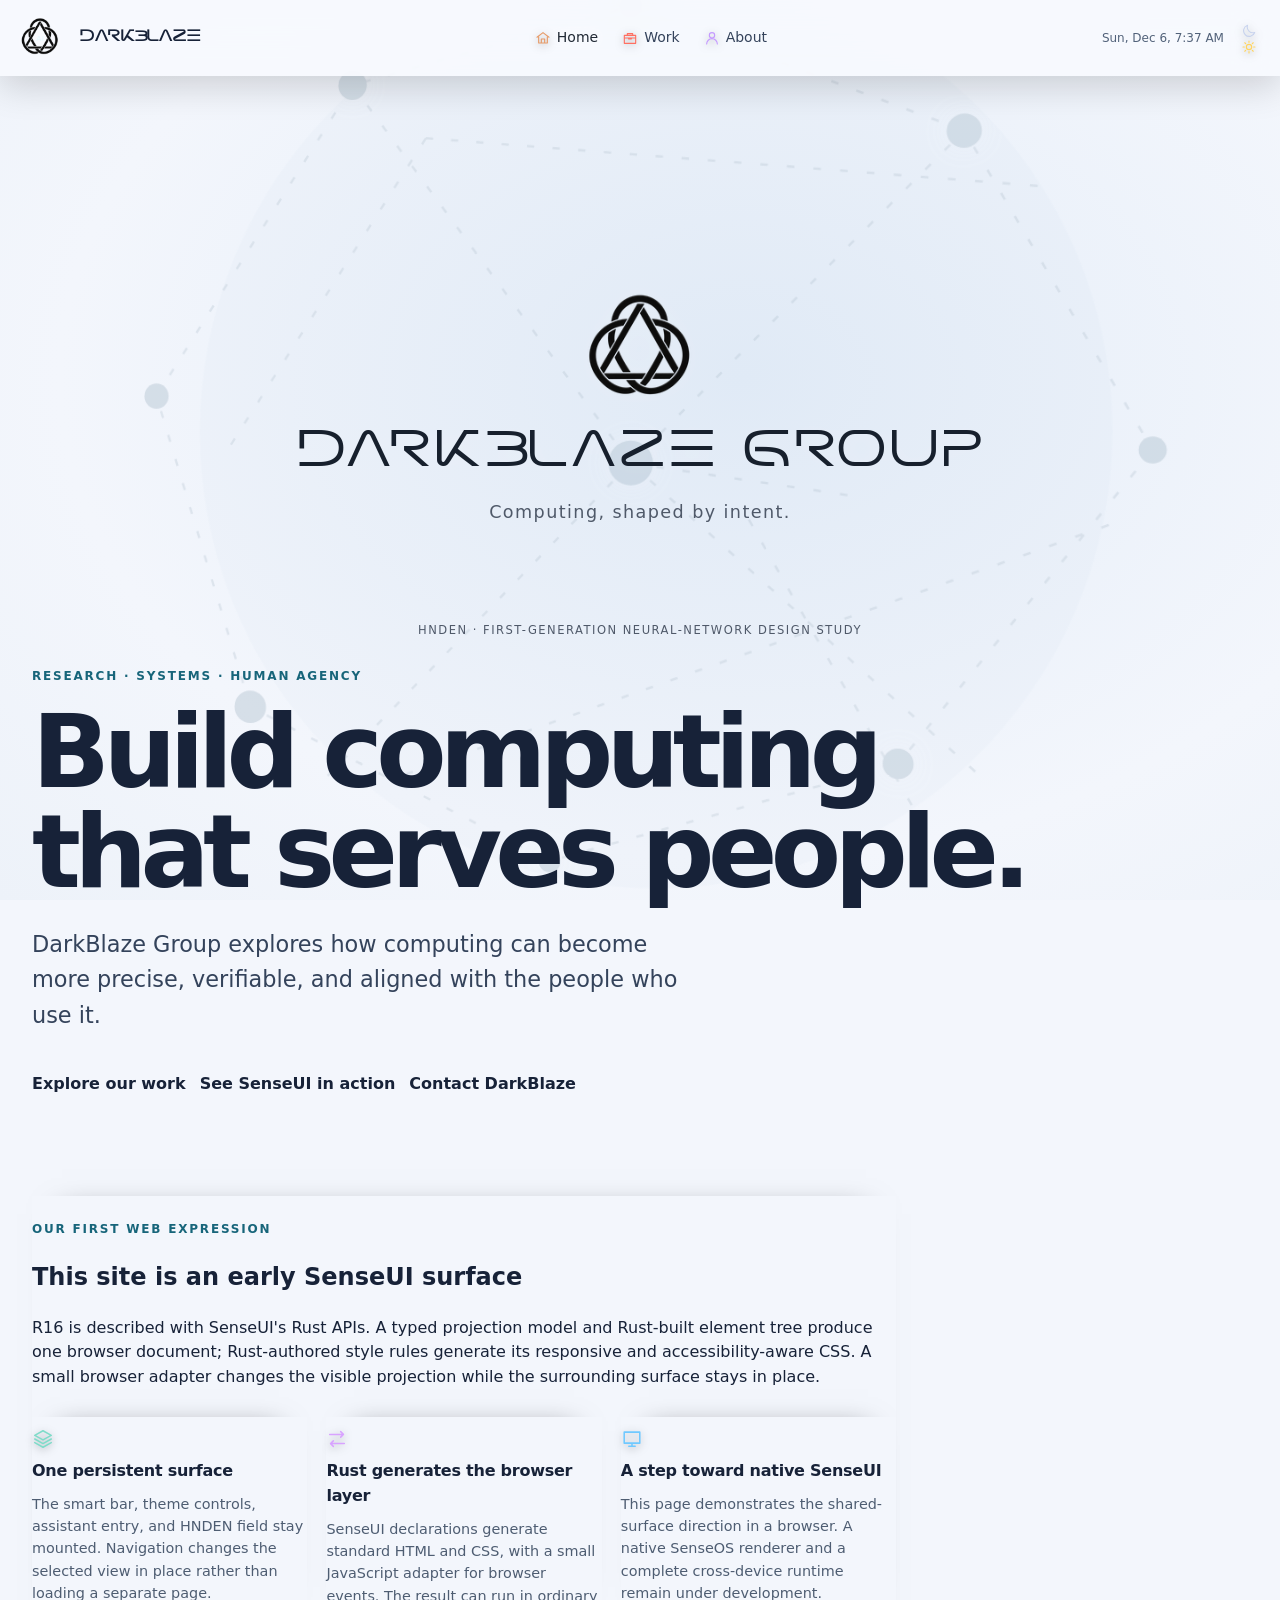
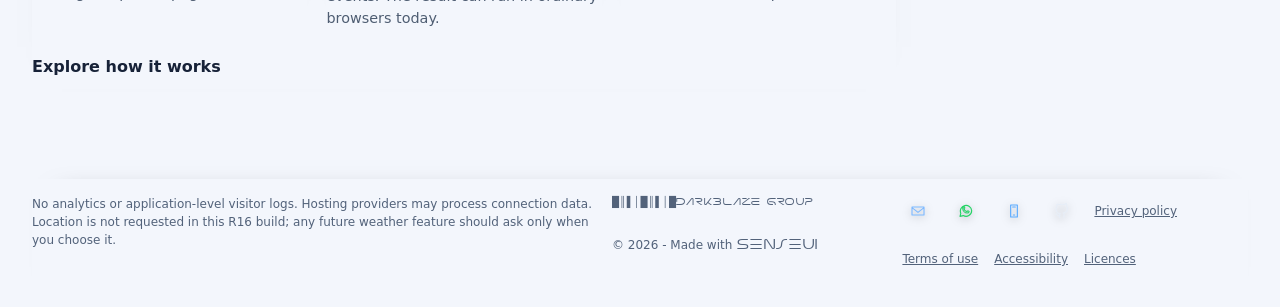
==== commit fb9cd438: "Publish DarkBlaze R16 SenseUI site" ====
--- a/index.html
+++ b/index.html
@@ -1,355 +1,518 @@
 <!doctype html>
-
-
-
-
-
-
-
-
-<html lang="en">
-<head>
-  <meta charset="utf-8">
-  <meta name="viewport" content="width=device-width, initial-scale=1, viewport-fit=cover">
-  <meta http-equiv="Content-Security-Policy" content="default-src 'self'; base-uri 'none'; object-src 'none'; form-action 'none'; script-src 'self'; style-src 'self'; style-src-attr 'none'; img-src 'self'; media-src 'self'; font-src 'self'; connect-src 'none'; frame-src 'none'; worker-src 'none'; manifest-src 'none'">
-  <meta name="theme-color" content="#ffffff">
-  <meta name="description" content="DarkBlaze Group: UCC-led research, systems work, and a separate HNDEN neural-lattice visual showcase.">
-  <title>DarkBlaze Group</title>
-  <link rel="icon" href="assets/brand/darkblaze-primary-logomark-144.png" type="image/png">
-  <link rel="stylesheet" href="style.css">
-  <script defer src="main.js"></script>
-</head>
-<body>
-  <section class="entry-gate" id="entry-gate" role="dialog" aria-modal="true" aria-labelledby="entry-gate-title" aria-describedby="entry-gate-summary">
-    <div class="entry-gate-panel">
-      <button class="entry-assistant-trigger" id="entry-assistant-trigger" type="button" aria-controls="entry-assistant" aria-expanded="false" aria-label="Ask the local assistant before entering">
-        <span class="entry-trinity-rotor"><img src="assets/brand/darkblaze-primary-logomark-144.png" alt="" width="144" height="144"></span>
-        <span class="entry-assistant-label">Ask the local assistant</span>
-      </button>
-      <section class="entry-assistant" id="entry-assistant" aria-label="Local prepared-reply assistant" hidden>
-        <p class="entry-assistant-note">Prepared replies run on this page. No live AI is connected, and your question is not sent or saved.</p>
-        <form id="entry-assistant-form">
-          <label class="visually-hidden" for="entry-assistant-question">Ask a question before entering</label>
-          <input id="entry-assistant-question" name="question" maxlength="240" autocomplete="off" placeholder="Ask about DarkBlaze" required>
-          <button type="submit">Ask</button>
-        </form>
-        <p id="entry-assistant-reply" class="entry-assistant-reply" role="status" aria-live="polite" hidden></p>
-      </section>
-      <p class="entry-eyebrow">Privacy · sovereignty · choice</p>
-      <h1 id="entry-gate-title">Your experience stays yours.</h1>
-      <p class="entry-gate-summary" id="entry-gate-summary">DarkBlaze puts privacy and user sovereignty first in its interface design.</p>
-      <ul class="entry-privacy-points">
-        <li>This static site has no application database, analytics, cookies, browser storage, or application-level IP logging. Each visit starts fresh.</li>
-        <li>Continue is the explicit opt-in to proceed and ask your browser for optional location. If allowed, longitude remains in page memory while this page is open for local solar color adjustment; closing or reloading clears it. The site does not save or transmit it, and you can deny location and still enter. Your browser may remember its own permission setting; the site does not save consent.</li>
-        <li>Live weather is not connected yet, so location is not sent to a weather service. A suitable commercial weather source and updated disclosure are required before forecasts can be enabled.</li>
-        <li>Contact details are not stored here. If you choose an email or WhatsApp handoff, your details stay in your app until you decide to send them.</li>
-        <li>We collect no interaction analytics or automatic bug reports. If you choose to submit an issue, we use only what you include to investigate and fix it. Host/CDN IP logs still need review.</li>
-      </ul>
-      <nav class="entry-documents" aria-label="Review website documents">
-        <a href="privacy-notice.html" target="_blank" rel="noopener">Privacy notice <span aria-hidden="true">↗</span></a>
-        <a href="terms-of-use.html" target="_blank" rel="noopener">Terms of use <span aria-hidden="true">↗</span></a>
-        <a href="accessibility.html" target="_blank" rel="noopener">Accessibility <span aria-hidden="true">↗</span></a>
-      </nav>
-      <p class="entry-agreement-note">Pressing Agree and continue is your explicit choice to enter and opt in to the browser’s optional location prompt for local color adaptation. You can deny location and still enter. Your browser may remember its permission setting, but this site does not save consent; this notice appears again on every new page load.</p>
-      <div class="entry-gate-actions">
-        <button id="entry-continue" class="entry-continue" type="button">Agree and continue</button>
-        <button id="entry-decline" class="entry-decline" type="button">Decline and go back</button>
-      </div>
-      <p id="entry-decline-status" class="entry-decline-status" role="status" hidden></p>
-    </div>
-  </section>
-  <a class="skip-link" href="#home-title">Skip to content</a>
-  <div class="welcome-sequence" id="welcome-sequence" aria-hidden="true" hidden>
-    <div class="welcome-orbit welcome-orbit-one"></div>
-    <div class="welcome-orbit welcome-orbit-two"></div>
-    <div class="welcome-projects">
-      <svg class="welcome-project welcome-ucc" viewBox="0 0 96 80"><path d="M48 5 82 23v34L48 75 14 57V23Z M14 23l34 18 34-18M48 41v34"/><circle cx="48" cy="41" r="5"/></svg>
-      <svg class="welcome-project welcome-os" viewBox="0 0 96 80"><path d="M12 65h72M20 57V24h56v33M29 47h10V33H29zM47 47h10V33H47zM65 47h5V33h-5zM48 24V12"/><circle cx="48" cy="12" r="4"/></svg>
-      <svg class="welcome-project welcome-ui" viewBox="0 0 96 80"><rect x="11" y="12" width="59" height="45" rx="4"/><path d="M21 24h38M21 34h24M21 44h31M70 32h15v39H44V57"/><circle cx="75" cy="61" r="2"/></svg>
-      <svg class="welcome-project welcome-hnden" viewBox="0 0 96 80"><path d="M48 8 76 24v32L48 72 20 56V24Z M20 24l28 16 28-16M48 40v32M30 14l36 52M66 14 30 66M10 40h76"/><circle cx="48" cy="40" r="4"/><circle cx="10" cy="40" r="3"/><circle cx="86" cy="40" r="3"/></svg>
-    </div>
-    <div class="welcome-table"></div>
-    <div class="welcome-emblem" role="img" aria-label="DarkBlaze Woven Trinity mark"></div>
-  </div>
-  <div class="night-wash" aria-hidden="true"></div>
-  <div class="ambient-depth" aria-hidden="true"></div>
-  <div class="matrix-window" aria-hidden="true">
-    <video class="matrix-video" autoplay muted loop playsinline preload="none" poster="assets/ambient/hnden-background-poster-optimized.png" disablepictureinpicture tabindex="-1">
-      <source data-src="assets/ambient/hnden-background.webm" type="video/webm">
-    </video>
-    <img class="ambient-poster" src="assets/ambient/hnden-background-poster-optimized.png" alt="" width="1280" height="720">
-    <div class="ambient-fallback"></div>
-  </div>
-
-  <header class="smartbar" aria-label="Site reception bar">
-    <div class="smartbar-shell">
-      <div class="brand-cluster" role="group" aria-label="DarkBlaze brand and Site Secretary">
-        <span class="brand-trinity-wrap">
-          <span class="brand-mark-home" aria-hidden="true">
-            <span class="brand-mark-rotor"><img class="brand-trinity" src="assets/brand/darkblaze-primary-logomark-144.png" alt="" width="144" height="144"></span>
-          </span>
-          <button class="secretary-toggle" id="secretary-toggle" type="button" aria-expanded="false" aria-controls="secretary-panel" aria-label="Open Site Secretary AI panel with local prepared replies" disabled>
-            <span class="secretary-ai" aria-hidden="true">AI</span>
-          </button>
-        </span>
-        <a class="brand-home" href="#home" data-panel-link="home" aria-label="DarkBlaze Research and Development Home">
-          <span class="brand-lockup">
-            <span class="brand-wordmark-window"><img class="brand-wordmark" src="assets/brand/darkblaze-wordmark-official-crop.png" alt="" width="1058" height="210"></span>
-            <span class="brand-descriptor">Research and Development</span>
-          </span>
-        </a>
-      </div>
-
-      <nav class="site-nav" aria-label="Main navigation">
-        <a href="#home" data-panel-link="home" aria-current="page"><span>Home</span></a>
-        <a href="#work" data-panel-link="work"><span>Work</span></a>
-        <a href="#about" data-panel-link="about"><span>About</span></a>
-      </nav>
-
-      <div class="reception-status" role="group" aria-label="Local date, time, display and weather">
-        <time id="local-time" aria-label="Your local date and time">-- November, ---- | --:--</time>
-        <span class="status-divider" aria-hidden="true"></span>
-        <div class="theme-controls" role="group" aria-label="Display theme">
-          <button class="theme-choice" type="button" data-theme-mode="auto" aria-label="Automatic display theme" aria-pressed="true" title="Automatic display theme">A</button>
-          <button class="theme-choice" type="button" data-theme-mode="dark" aria-label="Night display theme" aria-pressed="false" title="Night display theme"><svg class="theme-icon" aria-hidden="true" focusable="false" viewBox="0 0 24 24"><path d="M20.9 13A8.5 8.5 0 0 1 11 3.1 8.5 8.5 0 1 0 20.9 13Z"/></svg></button>
-          <button class="theme-choice" type="button" data-theme-mode="light" aria-label="Daytime display theme" aria-pressed="false" title="Daytime display theme"><svg class="theme-icon" aria-hidden="true" focusable="false" viewBox="0 0 24 24"><circle cx="12" cy="12" r="4"/><path d="M12 2v2m0 16v2M4.93 4.93l1.42 1.42m11.3 11.3 1.42 1.42M2 12h2m16 0h2M4.93 19.07l1.42-1.42m11.3-11.3 1.42-1.42"/></svg></button>
-        </div>
-        <span class="status-divider" aria-hidden="true"></span>
-        <div class="weather-state" role="status" aria-label="Live weather is not connected">
-          <svg class="weather-icon" aria-hidden="true" focusable="false" viewBox="0 0 24 24"><path d="M20 16.2A4.8 4.8 0 0 0 18.4 7a6.5 6.5 0 0 0-12.6 1.8A4.2 4.2 0 0 0 6.2 17H19"/></svg>
-          <span id="weather-reading">Weather unavailable</span>
-        </div>
-      </div>
-
-      <form class="secretary-quick-form" id="secretary-question-form" aria-label="Ask a question of the local prepared-reply assistant" hidden>
-        <span class="quick-assistant-mark" aria-hidden="true">AI</span>
-        <label class="visually-hidden" for="secretary-question">Ask the local assistant</label>
-        <input id="secretary-question" name="question" type="text" maxlength="240" autocomplete="off" placeholder="Ask about DarkBlaze" required>
-        <button class="quick-send" type="submit" aria-label="Show a prepared reply">↵</button>
-      </form>
-    </div>
-
-    <aside class="secretary-panel" id="secretary-panel" role="dialog" aria-modal="false" aria-labelledby="secretary-title" aria-describedby="secretary-notice" hidden>
-      <div class="secretary-panel-heading">
-        <div>
-          <p class="eyebrow">Local only · prepared replies</p>
-          <h2 id="secretary-title">DarkBlaze assistant</h2>
-        </div>
-        <button class="close-secretary" id="secretary-close" type="button" aria-label="Close assistant panel">×</button>
-      </div>
-      <p class="secretary-notice" id="secretary-notice">Answers are prepared locally; no live AI service is connected. The website does not send or save what you enter. If you choose to prepare an email request, the selected details are placed in your email app for you to review and send. Closing this panel clears it.</p>
-      <nav class="secretary-contact-actions" aria-label="Send prepared information or contact DarkBlaze">
-        <a id="secretary-email-handoff" href="mailto:admin@darkblaze.org">Email this reply to DarkBlaze</a>
-        <a id="secretary-whatsapp-handoff" href="https://wa.me/27847768997">Reply to DarkBlaze on WhatsApp</a>
-        <a id="secretary-phone-handoff" href="tel:+27847768997">Call +27 84 776 8997</a>
-      </nav>
-      <p class="secretary-handoff-notice">The Email and WhatsApp buttons above prepare only the assistant’s reply. An email request below includes the question and the details you choose. Nothing is sent until you review and send it in your app. Call opens your phone app and does not start a call. The website itself cannot send messages, confirmations, or place calls.</p>
-      <div class="conversation" id="conversation" role="log" aria-label="DarkBlaze assistant conversation" tabindex="0" aria-relevant="additions text">
-        <p class="message assistant-message">Hello. I can answer a small set of DarkBlaze questions using prepared replies.</p>
-      </div>
-      <form class="inquiry-form" id="inquiry-form" hidden>
-        <h3>Email request to DarkBlaze</h3>
-        <p class="form-hint">Choose what to include and prepare a draft. Select the link below to open your email app, then review and send it yourself. The website does not send or save it.</p>
-        <label for="inquiry-route">Request type</label>
-        <select id="inquiry-route" name="route">
-          <option value="question">General question</option>
-          <option value="email">Ask for an email reply</option>
-          <option value="callback">Request a callback</option>
-          <option value="location">Location-specific question</option>
-        </select>
-        <div class="conditional-field" id="email-field" hidden>
-          <label for="reply-email">Your email address <span>(so DarkBlaze can reply)</span></label>
-          <input id="reply-email" name="email" type="email" autocomplete="email" maxlength="254" placeholder="name@example.com">
-        </div>
-        <div class="conditional-field" id="phone-field" hidden>
-          <label for="callback-phone">Phone number <span>(required for a callback request)</span></label>
-          <input id="callback-phone" name="phone" type="tel" autocomplete="tel" maxlength="32" placeholder="Optional">
-        </div>
-        <div class="conditional-field" id="location-field" hidden>
-          <label for="coarse-location">Town or area <span>(no street address)</span></label>
-          <input id="coarse-location" name="location" type="text" autocomplete="off" maxlength="80" placeholder="Only if relevant to your question">
-        </div>
-        <button class="send-button confirm-preview" type="submit">Prepare email draft</button>
-        <p class="form-hint email-handoff-status" id="inquiry-email-status" role="status" aria-live="polite" hidden></p>
-        <a class="send-button inquiry-email-handoff" id="inquiry-email-handoff" href="mailto:admin@darkblaze.org" hidden>Open email app to review and send</a>
-      </form>
-    </aside>
-  </header>
-
-  <main class="stage" id="site-stage">
-    <div class="stage-frame">
-      <div class="reading-plane">
-        <div class="reading-content">
-          <div class="panel-heading">
-            <p class="eyebrow" id="panel-position">Home / 01 of 06</p>
-            <p class="draft-mark">Independent research &amp; development</p>
-          </div>
-
-          <section class="page-panel is-active home-showcase" id="home" data-panel="home" data-label="Home" aria-labelledby="home-title">
-            <p class="eyebrow spotlight-label">DarkBlaze Group · UCC</p>
-            <h1 id="home-title" tabindex="-1">Universal Constraint Computing.</h1>
-            <p class="lead">Make a system's purpose, permissions, and limits explicit before it acts.</p>
-            <figure class="ucc-emblem" aria-hidden="true"><span class="woven-mark"></span><figcaption>Intent · authority · boundaries</figcaption></figure>
-            <p class="supporting-copy">UCC is the lens for our work: describe what a system is asked to do, what it may do, and what must remain outside its reach. This is ongoing framework research; complete end-to-end enforcement is not yet established.</p>
-            <a class="text-link" href="#ucc" data-panel-link="ucc">Explore UCC research <span aria-hidden="true">→</span></a>
-            <a class="text-link" href="#work" data-panel-link="work">Explore the projects <span aria-hidden="true">→</span></a>
-          </section>
-
-          <section class="page-panel" id="work" data-panel="work" data-label="Work" aria-labelledby="work-title">
-            <h1 id="work-title" tabindex="-1">From system foundations to the screen in front of you.</h1>
-            <p class="lead">Our work spans system constraints, operating-system foundations, adaptive interfaces, and the HNDEN neural-lattice visual exploration.</p>
-            <div class="project-finder">
-              <label for="project-search">Find a project</label>
-              <div class="project-search-row">
-                <input id="project-search" type="search" autocomplete="off" spellcheck="false" placeholder="Try “Rosetta” or “memory”" aria-describedby="project-search-help project-search-status">
-                <button id="project-search-clear" type="button" hidden>Clear</button>
-              </div>
-              <p class="project-search-help" id="project-search-help">Search project names, purposes, and current work. This search runs only in this browser tab.</p>
-              <p class="project-search-status" id="project-search-status" role="status" aria-live="polite">Showing all 8 projects.</p>
-            </div>
-            <div class="project-list">
-              <a class="project-overview" href="#ucc" data-panel-link="ucc" data-project-search="ucc universal constraint computing framework system actions limits intent computing">
-                <svg class="overview-glyph glyph-constraint" viewBox="0 0 72 56" aria-hidden="true"><path d="M12 16 36 5l24 11v25L36 52 12 41Z M12 16l24 12 24-12 M36 28v24 M23 11l24 12"/><circle cx="36" cy="28" r="4"/></svg>
-                <span><strong>Universal Constraint Computing</strong><small>Describe a system's purpose, allowed actions, and limits before it acts.</small></span>
-              </a>
-              <a class="project-overview" href="#senseos" data-panel-link="senseos" data-project-search="senseos operating system software boot computer programs files devices">
-                <svg class="overview-glyph glyph-os" viewBox="0 0 72 56" aria-hidden="true"><path d="M8 45h56M14 39V17h44v22M20 33h9V22h-9zM34 33h9V22h-9zM48 33h9V22h-9z M36 17V8"/><circle cx="36" cy="8" r="3"/></svg>
-                <span><strong>SenseOS</strong><small>The foundational software that starts a computer and manages programs, files, and devices.</small></span>
-              </a>
-              <a class="project-overview" href="#senseui" data-panel-link="senseui" data-project-search="senseui adaptive interface workspace screen tools content">
-                <svg class="overview-glyph glyph-ui" viewBox="0 0 72 56" aria-hidden="true"><rect x="8" y="8" width="42" height="32" rx="3"/><path d="M16 17h24M16 24h14M16 32h20M50 20h14v27H29V40"/><circle cx="55" cy="41" r="2"/></svg>
-                <span><strong>SenseUI</strong><small>A shared visual workspace that aims to make different tools and content feel like one environment.</small></span>
-              </a>
-              <a class="project-overview" href="hnden.html" data-project-search="hnden neural lattice visual showcase projection">
-                <svg class="overview-glyph glyph-hnden" viewBox="0 0 72 56" aria-hidden="true"><path d="M36 4 59 17v22L36 52 13 39V17Z M13 17l23 13 23-13M36 30v22M20 9l32 38M52 9 20 47M5 30h62"/><circle cx="36" cy="30" r="3"/><circle cx="5" cy="30" r="2.5"/><circle cx="67" cy="30" r="2.5"/></svg>
-                <span><strong>HNDEN</strong><small>Open the separate neural-lattice visual showcase.</small></span>
-              </a>
-            </div>
-            <h2 class="supporting-projects-title">Smaller projects and supporting research</h2>
-            <p class="supporting-copy supporting-projects-intro">These focused experiments explore parts of the wider direction. They are at different stages and are not presented as one integrated product.</p>
-            <div class="supporting-project-list">
-              <article class="supporting-project" data-project-search="rosetta compiler translation intent representation rust machine code bounded compiler experiments">
-                <h3>Rosetta · bounded translation experiments</h3>
-                <p><strong>Why it exists:</strong> explore one checked representation linking structured intent, Rust output, and selected machine-code forms.</p>
-                <p><strong>Where it stands:</strong> a bounded Rust translation toolkit supports selected x86-64 and AArch64 instructions. Its documented CI covers listed test vectors; full machine-code semantic equivalence and a general compiler are not claimed.</p>
-                <p><strong>Useful help:</strong> independent ABI and instruction review, plus evidence-backed tests before adding supported forms.</p>
-              </article>
-              <article class="supporting-project" data-project-search="synapse rust agent host terminal interface codex oauth ai dock hive state model routing approval gated tools mcp server needle3 android arm64 provider integrations production release">
-                <h3>Synapse · agent coordination</h3>
-                <p><strong>Why it exists:</strong> explore how specialized agents and tools can coordinate around scoped work.</p>
-                <p><strong>Where it stands:</strong> Project documentation describes a Rust agent host with a terminal interface, Hive-backed state, model routing, and approval-gated tools. The current source labels itself a 1.0.0 release candidate; Android build and device acceptance, provider and OAuth validation, and other production release gates remain open.</p>
-                <p><strong>Useful help:</strong> Android ARM64 build and device acceptance, provider/OAuth and MCP integration review, and release validation.</p>
-              </article>
-              <article class="supporting-project" data-project-search="memorycore persistent memory curated context records rust local offline retrieval">
-                <h3>MemoryCore · curated project memory</h3>
-                <p><strong>Why it exists:</strong> keep selected project facts available across work sessions without requiring a hosted model or internet connection for storage and recall.</p>
-                <p><strong>Where it stands:</strong> a local Rust storage and retrieval component; retrieval is not a pretrained semantic model.</p>
-                <p><strong>Useful help:</strong> portability, retrieval-quality evaluation, and storage reliability review.</p>
-              </article>
-              <article class="supporting-project" data-project-search="nautilus model learning ucc exploratory notebook dataset neural research">
-                <h3>Nautilus · early model and learning experiments</h3>
-                <p><strong>Why it exists:</strong> investigate how constrained system ideas might inform small model and learning experiments.</p>
-                <p><strong>Where it stands:</strong> recovered notebook and initialized runtime artifacts; no trained model, complete source dataset, or completed experiment is verified.</p>
-                <p><strong>Useful help:</strong> reproduce the baseline, establish a licensed dataset, and report measurable results before making performance claims.</p>
-              </article>
-            </div>
-            <section class="funding-invitation" aria-labelledby="funding-title">
-              <h2 id="funding-title">Funding and practical support</h2>
-              <p>DarkBlaze is seeking early-stage support to sustain day-to-day engineering and move selected work through prototyping, testing, and independent review. Cash startup funding for operating runway is the priority; grants, cloud or compute credits, and engineering or commercial partners can also help.</p>
-              <p>Support would advance the existing architectural direction. We welcome additional ideas and technical challenge when they strengthen the work without requiring us to abandon that direction. Funding amount, legal entity details, and investment terms are not yet published.</p>
-              <div class="funding-contact" aria-labelledby="funding-contact-title">
-                <h3 id="funding-contact-title">Contact DarkBlaze about funding or collaboration</h3>
-                <address>
-                  <ul class="funding-contact-links">
-                    <li><a id="funding-contact-email" href="mailto:admin@darkblaze.org">Email admin@darkblaze.org</a></li>
-                    <li><a id="funding-contact-whatsapp" href="https://wa.me/27847768997">WhatsApp +27 84 776 8997</a></li>
-                    <li><a id="funding-contact-phone" href="tel:+27847768997">Call +27 84 776 8997</a></li>
-                  </ul>
-                </address>
-                <p class="funding-contact-privacy">These links open your email, WhatsApp, or phone app. If you contact DarkBlaze, your message or call goes through the service you choose; this website does not receive or store it. WhatsApp and your carrier apply their own data handling. Avoid sending sensitive information.</p>
-              </div>
-            </section>
-          </section>
-
-          <section class="page-panel project-panel" id="ucc" data-panel="ucc" data-label="UCC" data-nav="work" aria-labelledby="ucc-title">
-            <p class="eyebrow">01 · Framework research</p>
-            <h1 id="ucc-title" tabindex="-1">Universal Constraint Computing</h1>
-            <figure class="scale-figure">
-              <svg class="scale-diagram diagram-constraint" viewBox="0 0 600 132" role="img" aria-labelledby="ucc-scale-title ucc-scale-desc"><title id="ucc-scale-title">UCC from one request to a bounded system</title><desc id="ucc-scale-desc">A single intent grows into a checked action plan and then a larger system boundary.</desc><path class="diagram-line" d="M92 62h416"/><path class="diagram-shape" d="M54 51 92 33l38 18v31L92 101 54 82Z M54 51l38 19 38-19 M92 70v31"/><circle class="diagram-point" cx="92" cy="70" r="5"/><path class="diagram-shape" d="M243 46 282 27l39 19v34l-39 19-39-19Z M243 46l39 20 39-20 M282 66v33 M261 37l39 20"/><circle class="diagram-point" cx="282" cy="66" r="6"/><path class="diagram-shape" d="M433 39 480 16l47 23v43l-47 23-47-23Z M433 39l47 24 47-24 M480 63v42 M455 28l50 26 M455 97l50-26"/><circle class="diagram-point" cx="480" cy="63" r="7"/></svg>
-              <figcaption class="scale-labels"><span>One intent</span><span>Checked action plan</span><span>System-wide limits</span></figcaption>
-            </figure>
-            <h2>In plain terms</h2>
-            <p class="lead">Think of a clear instruction paired with guardrails: what the system is being asked to do, what actions are allowed, and what must stay off-limits.</p>
-            <h2>Technical view</h2>
-            <p class="supporting-copy">UCC research describes intent, context, possible effects, uncertainty, authority, and resource limits so a proposed action can be checked before execution. Complete end-to-end enforcement is not yet established.</p>
-          </section>
-
-          <section class="page-panel project-panel" id="senseos" data-panel="senseos" data-label="SenseOS" data-nav="work" aria-labelledby="senseos-title">
-            <p class="eyebrow">02 · Operating-system research</p>
-            <h1 id="senseos-title" tabindex="-1">SenseOS</h1>
-            <figure class="scale-figure">
-              <svg class="scale-diagram diagram-os" viewBox="0 0 600 132" role="img" aria-labelledby="senseos-scale-title senseos-scale-desc"><title id="senseos-scale-title">SenseOS from a running program to a whole computer system</title><desc id="senseos-scale-desc">One program depends on core services, which sit inside the larger operating system.</desc><path class="diagram-line" d="M92 62h416"/><rect class="diagram-shape" x="61" y="43" width="62" height="40" rx="4"/><path class="diagram-accent-line" d="M72 54h40M72 64h26M72 74h34"/><rect class="diagram-shape" x="246" y="34" width="72" height="56" rx="5"/><path class="diagram-accent-line" d="M258 48h16v12h-16zM287 48h19v4h-19zM287 57h19v4h-19zM258 68h48v10h-48z"/><path class="diagram-shape" d="M441 28h78v66h-78zM452 39h56v43h-56z"/><path class="diagram-accent-line" d="M463 50h34M463 59h26M463 68h30"/></svg>
-              <figcaption class="scale-labels"><span>One program</span><span>Core services</span><span>Whole operating system</span></figcaption>
-            </figure>
-            <h2>In plain terms</h2>
-            <p class="lead">An operating system is the foundation underneath apps. It starts the machine, decides how programs run, organizes files, and connects software to hardware. SenseOS is an experimental effort to build that foundation—not just another app.</p>
-            <h2>Technical view</h2>
-            <p class="supporting-copy">Current prototypes have tested pieces of boot handoff, persistent storage, program admission, filesystem access, capability checks, and interface input. These are partial paths; SenseOS is not a complete or production-ready general-purpose operating system.</p>
-          </section>
-
-          <section class="page-panel project-panel" id="senseui" data-panel="senseui" data-label="SenseUI" data-nav="work" aria-labelledby="senseui-title">
-            <p class="eyebrow">03 · Interface research</p>
-            <h1 id="senseui-title" tabindex="-1">SenseUI</h1>
-            <figure class="scale-figure">
-              <svg class="scale-diagram diagram-ui" viewBox="0 0 600 132" role="img" aria-labelledby="senseui-scale-title senseui-scale-desc"><title id="senseui-scale-title">SenseUI from a piece of content to an adaptive workspace</title><desc id="senseui-scale-desc">A single information item is arranged into one workspace and then adapted across display sizes.</desc><path class="diagram-line" d="M92 62h416"/><rect class="diagram-shape" x="74" y="44" width="36" height="36" rx="3"/><path class="diagram-accent-line" d="M82 54h20M82 63h15M82 72h18"/><rect class="diagram-shape" x="248" y="34" width="68" height="54" rx="5"/><path class="diagram-accent-line" d="M258 45h48M258 54h25M258 64h40M258 74h31"/><rect class="diagram-shape" x="431" y="31" width="55" height="61" rx="5"/><rect class="diagram-shape" x="493" y="45" width="31" height="47" rx="4"/><path class="diagram-accent-line" d="M440 42h36M440 50h26M440 59h32M440 68h22M440 77h30M500 54h17M500 62h13"/></svg>
-              <figcaption class="scale-labels"><span>One item</span><span>Shared workspace</span><span>Different screens</span></figcaption>
-            </figure>
-            <h2>In plain terms</h2>
-            <p class="lead">SenseUI is the part people see and operate: a single, adaptable workspace for programs, information, and media instead of a pile of unrelated screens.</p>
-            <h2>Technical view</h2>
-            <p class="supporting-copy">Rust-based interface libraries and runtime foundations are in development. The intended design can arrange content from different system components, but a complete live desktop compositor and protected system boundary have not yet been demonstrated.</p>
-          </section>
-
-          <section class="page-panel about-panel" id="about" data-panel="about" data-label="About" aria-labelledby="about-title">
-            <p class="eyebrow">About DarkBlaze Group</p>
-            <h1 id="about-title" tabindex="-1">People, purpose, and the work ahead.</h1>
-            <div class="about-intro">
-              <figure class="founder-portrait">
-                <img src="assets/brand/founder-portrait.png" alt="Portrait of the DarkBlaze Group founder" width="1024" height="1536" loading="lazy" decoding="async">
-
-              </figure>
-              <div class="about-copy">
-                <p class="founder-name">T. Billy Ekkerd</p>
-                <p class="supporting-copy">I began BlackBlaze in 2011 as a graphic design group, creating websites and corporate identities. After working in real estate, I moved into neural-network design, research, and engineering, then restarted the group as DarkBlaze in 2025. That path led me to formal-verification experiments, including working models of seL4 and Muen and a BIOS-to-Qwen 2.5 handoff on a laptop. Today, DarkBlaze explores how computing can be made more precise and verifiable.</p>
-                <blockquote class="founder-quote">“At DarkBlaze, we ask how computing can be made as precise and verifiable as the laws that shape the natural sciences.”</blockquote>
-                <p class="quote-attribution">Founder perspective · paraphrased</p>
-              </div>
-            </div>
-            <h2>How we work</h2>
-            <p class="lead">DarkBlaze uses individual directives to make full use of each person's skills.</p>
-            <p class="supporting-copy">Every contribution matters, from day-to-day work to executive responsibilities. DarkBlaze has no company-level ranks or titles. Professional designations such as Dr., Professor, or Adjudicator remain personal credentials.</p>
-            <h2>Our work and your privacy</h2>
-            <p class="supporting-copy">We distinguish demonstrated prototypes from research goals and unfinished work. Display colors use the browser's local clock in Automatic mode; Light and Dark remain available as visit-only overrides. When the browser exposes its Data Saver setting and it is enabled, the welcome animation and autoplay video are skipped while static imagery remains; that setting is read locally and is not sent or stored. The site requests location only after you press Continue. If allowed, longitude remains in page memory while this page is open for local day/night colors; closing or reloading clears it. The site does not save or transmit the longitude, and you can deny location and still enter. Your browser may remember its own permission setting; the site does not save consent. The site does not request orientation, motion, camera, or microphone access. It sets no cookies or analytics. Hosting-provider connection logging still needs review before we make claims about IP-address handling.</p>
-          </section>
-
-          <div class="panel-controls" role="group" aria-label="Section controls">
-            <button class="step-control" type="button" data-step="-1" aria-label="Previous section"><svg class="ui-icon" aria-hidden="true" focusable="false"><use href="icons.svg#icon-chevron-left"></use></svg><span>Previous</span></button>
-            <span class="key-hint">Arrow keys or navigation</span>
-            <button class="step-control" type="button" data-step="1" aria-label="Next section"><span>Next</span><svg class="ui-icon" aria-hidden="true" focusable="false"><use href="icons.svg#icon-chevron-right"></use></svg></button>
-          </div>
-        </div>
-      </div>
-      <nav class="edge-nav" aria-label="Explore adjacent sections">
-        <button class="edge-control edge-previous" type="button" data-step="-1" aria-label="Previous section"><svg class="ui-icon" aria-hidden="true" focusable="false"><use href="icons.svg#icon-chevron-left"></use></svg></button>
-        <button class="edge-control edge-next" type="button" data-step="1" aria-label="Next section"><svg class="ui-icon" aria-hidden="true" focusable="false"><use href="icons.svg#icon-chevron-right"></use></svg></button>
-      </nav>
-    </div>
-  </main>
-
-  <noscript><p class="noscript-note">JavaScript is off. All project and About sections remain available as a normal scrolling page. The local clock and section controls require JavaScript.</p></noscript>
-</body>
-</html>
-
-
-
-
+<html lang="en"><head><meta charset="utf-8" /><meta content="width=device-width, initial-scale=1" name="viewport" /><meta content="DarkBlaze Group develops research and prototypes across computer systems, adaptive interfaces, and neural-network design." name="description" /><meta content="#080d1a" name="theme-color" /><meta content="default-src &#39;self&#39;; base-uri &#39;none&#39;; object-src &#39;none&#39;; script-src &#39;self&#39;; style-src &#39;self&#39;; style-src-attr &#39;none&#39;; img-src &#39;self&#39;; connect-src &#39;none&#39;; form-action &#39;none&#39;; frame-src &#39;none&#39;" http-equiv="Content-Security-Policy" /><title>DarkBlaze Group</title><link href="surface.css" rel="stylesheet" /><link href="assets/brand/darkblaze-primary-logomark-144.png" rel="icon" type="image/png" /></head><body data-ambient-profile="quiet" data-projection="home" data-theme="auto"><a class="skip-link" href="#surface-content">Skip to main content</a><div aria-hidden="true" class="ambient-layer" data-hnden-ambient="true" data-profile="quiet" inert><svg aria-hidden="true" class="ambient-field" focusable="false" preserveAspectRatio="xMidYMid slice" viewBox="0 0 700 620"><circle class="ambient-glow" cx="350" cy="300" r="245"></circle><path class="ambient-lines" d="M80 280 192 110 345 72 520 143 615 310 486 475 301 532 134 452Z M192 110l153 207 175-174m-175 174 116 17m-116-17-167 172m167-172 185 165m-297-342-112 170m112-170 328 33m-153 174 95 167m-281-27 376-140"></path><g class="ambient-nodes"><circle cx="80" cy="280" r="7"></circle><circle cx="192" cy="110" r="8"></circle><circle cx="345" cy="72" r="6"></circle><circle cx="520" cy="143" r="9"></circle><circle cx="615" cy="310" r="7"></circle><circle cx="486" cy="475" r="8"></circle><circle cx="301" cy="532" r="6"></circle><circle cx="134" cy="452" r="9"></circle><circle cx="345" cy="317" r="12"></circle></g></svg></div><header class="smartbar"><div class="smartbar-shell"><div class="brand-cluster"><div class="brand-mark-wrap"><a aria-label="DarkBlaze home" class="brand-mark-link" data-senseui-projection="home" href="#home"><img alt="" height="144" src="assets/brand/darkblaze-primary-logomark-144.png" width="144" /></a><button aria-controls="assistant-dialog" aria-expanded="false" aria-label="Open DarkBlaze assistant. Local prepared replies are active." class="ai-indicator" data-ai-status="local" data-senseui-ai-toggle="true" title="Local prepared replies · live AI is not configured" type="button">AI</button></div><a class="brand-wordmark" data-senseui-projection="home" href="#home">DarkBlaze</a></div><nav aria-label="Primary" class="surface-navigation"><a aria-current="page" class="navigation-link" data-senseui-projection="home" href="#home"><svg aria-hidden="true" class="line-icon icon-home" fill="none" focusable="false" height="16" stroke="currentColor" stroke-linecap="round" stroke-linejoin="round" stroke-width="1.7" viewBox="0 0 24 24" width="16"><path d="M3 10.8 12 4l9 6.8M5.5 9v10.5h13V9M9.5 19.5v-6h5v6"></path></svg><span>Home</span></a><a class="navigation-link" data-senseui-projection="work" href="#work"><svg aria-hidden="true" class="line-icon icon-work" fill="none" focusable="false" height="16" stroke="currentColor" stroke-linecap="round" stroke-linejoin="round" stroke-width="1.7" viewBox="0 0 24 24" width="16"><path d="M3.5 8h17v12h-17zM8 8V5.5h8V8M3.5 12h17M10 12v1.5h4V12"></path></svg><span>Work</span></a><a class="navigation-link" data-senseui-projection="about" href="#about"><svg aria-hidden="true" class="line-icon icon-about" fill="none" focusable="false" height="16" stroke="currentColor" stroke-linecap="round" stroke-linejoin="round" stroke-width="1.7" viewBox="0 0 24 24" width="16"><path d="M20 21a8 8 0 0 0-16 0M12 12a4 4 0 1 0 0-8 4 4 0 0 0 0 8"></path></svg><span>About</span></a></nav><div aria-label="Local date, time, and display theme" class="reception-status" hidden="true" role="group"><time aria-label="Your local date and time" id="local-time">Local time</time><div class="theme-controls"><details class="theme-picker" id="theme-picker"><summary aria-label="Display theme: automatic" class="theme-choice" data-theme-toggle="true" id="theme-toggle"><svg aria-hidden="true" class="line-icon icon-moon" fill="none" focusable="false" height="16" id="theme-moon" stroke="currentColor" stroke-linecap="round" stroke-linejoin="round" stroke-width="1.7" viewBox="0 0 24 24" width="16"><path d="M20.5 14.2A8.5 8.5 0 0 1 9.8 3.5 8.5 8.5 0 1 0 20.5 14.2Z"></path></svg><svg aria-hidden="true" class="line-icon icon-sun" fill="none" focusable="false" height="16" hidden id="theme-sun" stroke="currentColor" stroke-linecap="round" stroke-linejoin="round" stroke-width="1.7" viewBox="0 0 24 24" width="16"><path d="M12 3v2M12 19v2M3 12h2M19 12h2M5.64 5.64l1.42 1.42m9.88 9.88 1.42 1.42m0-12.72-1.42 1.42m-9.88 9.88-1.42 1.42M16 12a4 4 0 1 1-8 0 4 4 0 0 1 8 0Z"></path></svg></summary><div aria-label="Choose display theme" class="theme-menu" role="group"><button aria-pressed="true" class="theme-option" data-theme-mode="auto" type="button">Automatic</button><button aria-pressed="false" class="theme-option" data-theme-mode="light" type="button">Day</button><button aria-pressed="false" class="theme-option" data-theme-mode="dark" type="button">Night</button></div></details></div></div></div></header><main id="surface-content" tabindex="-1"><section aria-labelledby="home-title" class="projection" data-senseui-view="home" id="home"><div aria-label="DarkBlaze Group introduction" class="home-intro"><p class="intro-quote">What if computing were shaped around human intent?</p><svg aria-hidden="true" class="intro-field" focusable="false" viewBox="0 0 700 360"><path class="intro-traces" d="M72 184 170 82 294 126 388 60 517 112 625 82 M72 184 156 292 294 126 356 286 517 112 584 272 356 286 213 214 72 184 M170 82 213 214 388 60 356 286 625 82 584 272"></path><g class="intro-nodes"><circle cx="72" cy="184" r="7"></circle><circle cx="170" cy="82" r="8"></circle><circle cx="294" cy="126" r="6"></circle><circle cx="388" cy="60" r="8"></circle><circle cx="517" cy="112" r="7"></circle><circle cx="625" cy="82" r="6"></circle><circle cx="156" cy="292" r="6"></circle><circle cx="213" cy="214" r="7"></circle><circle cx="356" cy="286" r="8"></circle><circle cx="584" cy="272" r="7"></circle></g></svg><div class="home-brand-lockup"><img alt="" class="home-brand-mark" height="144" src="assets/brand/darkblaze-primary-logomark-144.png" width="144" /><p class="home-wordmark">DarkBlaze Group</p><p class="home-slogan">Computing, shaped by intent.</p></div><p class="intro-caption">HNDEN · First-generation neural-network design study</p></div><p class="eyebrow">Research · systems · human agency</p><h1 id="home-title" tabindex="-1">Build computing that serves people.</h1><p class="hero-copy">DarkBlaze Group explores how computing can become more precise, verifiable, and aligned with the people who use it.</p><div class="home-actions"><a class="primary-action" data-senseui-projection="work" href="#work">Explore our work</a><a class="primary-action" data-senseui-projection="senseui" href="#senseui">See SenseUI in action</a><a class="secondary-action" href="mailto:admin@darkblaze.org">Contact DarkBlaze</a></div><section aria-labelledby="home-work-title" class="work-teaser"><p class="eyebrow">Our first web expression</p><h2 id="home-work-title">This site is an early SenseUI surface</h2><p>R16 is described with SenseUI&#39;s Rust APIs. A typed projection model and Rust-built element tree produce one browser document; Rust-authored style rules generate its responsive and accessibility-aware CSS. A small browser adapter changes the visible projection while the surrounding surface stays in place.</p><div aria-label="How this site is implemented" class="implementation-grid"><article class="implementation-note"><svg aria-hidden="true" class="line-icon icon-senseui" fill="none" focusable="false" height="16" stroke="currentColor" stroke-linecap="round" stroke-linejoin="round" stroke-width="1.7" viewBox="0 0 24 24" width="16"><path d="M12 3 3 8l9 5 9-5zM3 12l9 5 9-5M3 16l9 5 9-5"></path></svg><h3>One persistent surface</h3><p>The smart bar, theme controls, assistant entry, and HNDEN field stay mounted. Navigation changes the selected view in place rather than loading a separate page.</p></article><article class="implementation-note"><svg aria-hidden="true" class="line-icon icon-sphere" fill="none" focusable="false" height="16" stroke="currentColor" stroke-linecap="round" stroke-linejoin="round" stroke-width="1.7" viewBox="0 0 24 24" width="16"><path d="M4 7h15m0 0-3-3m3 3-3 3M20 17H5m0 0 3 3m-3-3 3-3"></path></svg><h3>Rust generates the browser layer</h3><p>SenseUI declarations generate standard HTML and CSS, with a small JavaScript adapter for browser events. The result can run in ordinary browsers today.</p></article><article class="implementation-note"><svg aria-hidden="true" class="line-icon icon-senseos" fill="none" focusable="false" height="16" stroke="currentColor" stroke-linecap="round" stroke-linejoin="round" stroke-width="1.7" viewBox="0 0 24 24" width="16"><path d="M3.5 4.5h17v12h-17zM8.5 20h7M12 16.5V20"></path></svg><h3>A step toward native SenseUI</h3><p>This page demonstrates the shared-surface direction in a browser. A native SenseOS renderer and a complete cross-device runtime remain under development.</p></article></div><a class="primary-action" data-senseui-projection="senseui" href="#senseui">Explore how it works</a></section></section><section aria-labelledby="work-title" class="projection" data-senseui-view="work" id="work"><p class="eyebrow">Research · systems · interfaces</p><h1 id="work-title" tabindex="-1">From system foundations to the screen in front of you.</h1><p class="hero-copy">We are building toward one coherent computing experience, from expressing system intent to the interface people use.</p><div class="project-finder"><label for="project-search">Find a project</label><input aria-describedby="project-search-help project-search-status" autocomplete="off" id="project-search" placeholder="Try Sphere or SenseUI" type="search" /><p id="project-search-help">Search project names and purposes. Search runs only in this browser tab.</p><p aria-live="polite" id="project-search-status" role="status">Showing all 129 project records.</p></div><div class="project-list"><a class="project-overview" data-project-search="ucc universal constraint computing framework system actions limits intent computing" data-senseui-projection="ucc" href="#ucc"><svg aria-hidden="true" class="line-icon icon-ucc" fill="none" focusable="false" height="16" stroke="currentColor" stroke-linecap="round" stroke-linejoin="round" stroke-width="1.7" viewBox="0 0 24 24" width="16"><path d="M12 3 4.5 6v5.3c0 4.8 3.2 8 7.5 9.7 4.3-1.7 7.5-4.9 7.5-9.7V6zM9 12.3l2 2 4-4.2"></path></svg><span class="project-overview-copy"><strong>Universal Constraint Computing</strong><small>Describe a system&#39;s purpose, allowed actions, and limits before it acts.</small></span></a><a class="project-overview" data-project-search="senseos operating system software boot computer programs files devices" data-senseui-projection="senseos" href="#senseos"><svg aria-hidden="true" class="line-icon icon-senseos" fill="none" focusable="false" height="16" stroke="currentColor" stroke-linecap="round" stroke-linejoin="round" stroke-width="1.7" viewBox="0 0 24 24" width="16"><path d="M3.5 4.5h17v12h-17zM8.5 20h7M12 16.5V20"></path></svg><span class="project-overview-copy"><strong>SenseOS</strong><small>Foundational software for starting a computer and managing programs, files, and devices.</small></span></a><a class="project-overview" data-project-search="senseui adaptive interface workspace screen tools content web mobile operating system" data-senseui-projection="senseui" href="#senseui"><svg aria-hidden="true" class="line-icon icon-senseui" fill="none" focusable="false" height="16" stroke="currentColor" stroke-linecap="round" stroke-linejoin="round" stroke-width="1.7" viewBox="0 0 24 24" width="16"><path d="M12 3 3 8l9 5 9-5zM3 12l9 5 9-5M3 16l9 5 9-5"></path></svg><span class="project-overview-copy"><strong>SenseUI</strong><small>One adaptive visual surface planned across web, mobile, and SenseOS.</small></span></a><a class="project-overview" data-project-search="sphere rosetta alexandria code translation intent machine instruction profiles json rust raw machine mirroring" data-senseui-projection="sphere" href="#sphere"><svg aria-hidden="true" class="line-icon icon-sphere" fill="none" focusable="false" height="16" stroke="currentColor" stroke-linecap="round" stroke-linejoin="round" stroke-width="1.7" viewBox="0 0 24 24" width="16"><path d="M4 7h15m0 0-3-3m3 3-3 3M20 17H5m0 0 3 3m-3-3 3-3"></path></svg><span class="project-overview-copy"><strong>Sphere · Rosetta + 0xAlexandria</strong><small>Syntax-independent, intent-driven mirroring across bounded JSON, Rust, and raw-machine forms.</small></span></a><a class="project-overview" data-project-search="hnden neural network design prototype visual showcase" data-senseui-projection="hnden" href="#hnden"><svg aria-hidden="true" class="line-icon icon-hnden" fill="none" focusable="false" height="16" stroke="currentColor" stroke-linecap="round" stroke-linejoin="round" stroke-width="1.7" viewBox="0 0 24 24" width="16"><path d="M5 6h.01M12 12h.01M19 5h.01M5 19h.01M19 18h.01M5 6l7 6 7-7M5 6v13l7-7m7-7v13l-7-6"></path></svg><span class="project-overview-copy"><strong>HNDEN</strong><small>Our first-generation neural-network design prototype and visual study.</small></span></a></div><section class="portfolio-direction"><h2>One direction, several connected efforts</h2><p>Universal Constraint Computing explores how a system&#39;s purpose and limits can be made explicit. Rust-Sense grows from SenseUI&#39;s declarative work toward a clearer, efficient way to express system structures and operations with Rust types. SenseOS is the operating-system foundation; SenseUI is the shared surface. Sphere brings Rosetta and 0xAlexandria together for syntax-independent, intent-driven mirroring among bounded JSON, Rust, and raw-machine forms, with calibrated support for more languages as a research goal. HNDEN is a separate first-generation neural-network design exploration.</p><p>These efforts are at different stages and are not yet one integrated product. The opportunity is to connect them through tested, reviewable milestones rather than assume the finished system.</p></section><h2 class="supporting-projects-title">Supporting projects and research</h2><p>Focused projects build practical capabilities around that direction.</p><div class="supporting-project-list"><article class="supporting-project" data-project-search="synapse rust agents coordination tools routing android arm64 mcp"><svg aria-hidden="true" class="line-icon icon-synapse" fill="none" focusable="false" height="16" stroke="currentColor" stroke-linecap="round" stroke-linejoin="round" stroke-width="1.7" viewBox="0 0 24 24" width="16"><path d="M5 5h.01M19 5h.01M12 12h.01M5 19h.01M19 19h.01M5 5l7 7 7-7M12 12l-7 7m7-7 7 7"></path></svg><div class="supporting-project-copy"><h3>Synapse · agent coordination</h3><p>Project documentation describes a Rust agent host with a terminal interface, state, model routing, and approval-gated tools. Device acceptance and production release gates remain open.</p><p class="supporting-next-step">Android ARM64 acceptance, provider/MCP integration review, and release validation.<strong>Useful next step: </strong></p></div></article><article class="supporting-project" data-project-search="memorycore memory curated context records rust local retrieval portability"><svg aria-hidden="true" class="line-icon icon-memorycore" fill="none" focusable="false" height="16" stroke="currentColor" stroke-linecap="round" stroke-linejoin="round" stroke-width="1.7" viewBox="0 0 24 24" width="16"><path d="M12 3 20 7.5v9L12 21l-8-4.5v-9zM4 7.5l8 4.5 8-4.5M12 12v9"></path></svg><div class="supporting-project-copy"><h3>MemoryCore · curated project memory</h3><p>A local Rust storage and retrieval component. Retrieval is not a pretrained semantic model.</p><p class="supporting-next-step">Portability, retrieval-quality evaluation, and storage reliability review.<strong>Useful next step: </strong></p></div></article><article class="supporting-project" data-project-search="nautilus model learning experiments dataset neural research baseline"><svg aria-hidden="true" class="line-icon icon-nautilus" fill="none" focusable="false" height="16" stroke="currentColor" stroke-linecap="round" stroke-linejoin="round" stroke-width="1.7" viewBox="0 0 24 24" width="16"><path d="M12 3a9 9 0 1 0 9 9M12 7a5 5 0 1 0 5 5M12 11a1 1 0 1 0 1 1"></path></svg><div class="supporting-project-copy"><h3>Nautilus · early model and learning experiments</h3><p>Recovered notebook and initialized runtime artifacts; no trained model, complete source dataset, or completed experiment is verified.</p><p class="supporting-next-step">Reproduce a baseline and establish licensed data before reporting measured results.<strong>Useful next step: </strong></p></div></article></div><section class="funding-invitation"><h2>Funding and practical support</h2><p>Aligned support can advance Rust-Sense and SenseUI integration, validate Sphere&#39;s bounded translation work, and give HNDEN the engineering time and compute needed for measured prototype trials. Independent review, accessibility work, and target-device testing are also priorities.</p><p>Cash startup funding is the priority; grants, compute credits, and technical or commercial partners can also help. The near-term goal is evidence-backed progress on selected milestones, not a claim that every project is production-ready.</p><p>Funding amount, legal entity details, and investment terms are not yet published.</p><a class="primary-action" href="mailto:admin@darkblaze.org?subject=DarkBlaze%20research%20and%20support">Discuss support</a></section></section><section aria-labelledby="ucc-title" class="projection" data-senseui-view="ucc" id="ucc"><p class="eyebrow">Research framework</p><h1 id="ucc-title" tabindex="-1">Universal Constraint Computing</h1><p class="hero-copy">Make a system&#39;s purpose, permissions, and limits explicit before it acts.</p><article class="explanation-card"><h2>The lens</h2><p>UCC is the lens for our work: describe what a system is asked to do, what it may do, and what must remain outside its reach. The research considers context, authority, possible effects, uncertainty, and resource limits alongside the requested outcome.</p></article><article class="explanation-card"><h2>Current status</h2><p>This is ongoing framework research. Complete end-to-end enforcement is not yet established.</p></article><section aria-label="UCC at a glance: A conceptual frame for declaring intent and boundaries; it is not a claim that complete enforcement is already available." class="visual-flow"><h2>UCC at a glance</h2><p class="visual-flow-note">A conceptual frame for declaring intent and boundaries; it is not a claim that complete enforcement is already available.</p><ol class="visual-flow-track"><li class="visual-flow-step"><svg aria-hidden="true" class="line-icon icon-ucc" fill="none" focusable="false" height="16" stroke="currentColor" stroke-linecap="round" stroke-linejoin="round" stroke-width="1.7" viewBox="0 0 24 24" width="16"><path d="M12 3 4.5 6v5.3c0 4.8 3.2 8 7.5 9.7 4.3-1.7 7.5-4.9 7.5-9.7V6zM9 12.3l2 2 4-4.2"></path></svg><strong>Purpose</strong><small>What is the system asked to do?</small><span aria-hidden="true" class="visual-flow-arrow">→</span></li><li class="visual-flow-step"><svg aria-hidden="true" class="line-icon icon-senseui" fill="none" focusable="false" height="16" stroke="currentColor" stroke-linecap="round" stroke-linejoin="round" stroke-width="1.7" viewBox="0 0 24 24" width="16"><path d="M12 3 3 8l9 5 9-5zM3 12l9 5 9-5M3 16l9 5 9-5"></path></svg><strong>Permissions</strong><small>Which actions are allowed?</small><span aria-hidden="true" class="visual-flow-arrow">→</span></li><li class="visual-flow-step"><svg aria-hidden="true" class="line-icon icon-sphere" fill="none" focusable="false" height="16" stroke="currentColor" stroke-linecap="round" stroke-linejoin="round" stroke-width="1.7" viewBox="0 0 24 24" width="16"><path d="M4 7h15m0 0-3-3m3 3-3 3M20 17H5m0 0 3 3m-3-3 3-3"></path></svg><strong>Limits</strong><small>What must remain outside scope?</small><span aria-hidden="true" class="visual-flow-arrow">→</span></li><li class="visual-flow-step"><svg aria-hidden="true" class="line-icon icon-system" fill="none" focusable="false" height="16" stroke="currentColor" stroke-linecap="round" stroke-linejoin="round" stroke-width="1.7" viewBox="0 0 24 24" width="16"><path d="M3.5 4.5h17v12h-17zM8.5 20h7M12 16.5V20"></path></svg><strong>Action boundary</strong><small>Where should checks hold?</small></li></ol></section><a class="secondary-action" data-senseui-projection="work" href="#work">Back to Work</a></section><section aria-labelledby="senseos-title" class="projection" data-senseui-view="senseos" id="senseos"><p class="eyebrow">Operating-system direction</p><h1 id="senseos-title" tabindex="-1">SenseOS</h1><p class="hero-copy">A computer environment designed around one coherent surface and clearly bounded system behavior.</p><article class="explanation-card"><h2>The role</h2><p>SenseOS is intended to provide the system foundation: starting the computer, managing programs, files, and devices, and presenting a consistent workspace.</p></article><article class="explanation-card"><h2>Work so far</h2><p>Prototype work has tested parts of boot handoff, persistent storage, program admission, filesystem access, capability checks, and interface input. These are partial paths, not a complete or production-ready general-purpose operating system.</p></article><article class="explanation-card"><h2>One shared object space</h2><p>The current Rust-Sense design gives objects stable identities and typed interfaces; filesystem paths bind names to those objects, making the filesystem one projection of shared system state. The object model includes data, devices, processes, services, buses, and network endpoints or connections. A journal records state transitions, while authorization remains a separate check. This is an implemented architectural foundation in the reviewed source, not a claim that every object provider is complete.</p></article><article class="explanation-card"><h2>Where the network fits</h2><p>This model gives a remote resource a natural place in a shared namespace: a future adapter could expose authenticated remote objects through explicit bindings and scoped rights. The reviewed source does not yet implement a complete network filesystem transport, peer authentication, or remote operation flow. That is the next architectural seam to prove, not a current capability.</p></article><article class="explanation-card"><h2>Compatibility, in stages</h2><p>The long-term goal is to run applications from many operating-system families through SenseOS services and the SenseUI surface. Existing syscall catalogs are research inventories, not application compatibility. In the reviewed Linux x86_64 route, only write, exit, and exit_group are handled; unsupported calls return ENOSYS. No AI syscall translator or general foreign-app runtime is implemented. Progress needs explicit profiles for each ABI, architecture, binary format, runtime, and app framework, with deterministic adapters and real application tests. AI may help draft those adapters; typed contracts, authority checks, and validation must govern execution.</p></article><article class="explanation-card"><h2>How it relates</h2><p>SenseOS is intended to host the shared SenseUI surface as native system userspace. Other operating systems would open the same surface as a web app, so content can move across environments without changing the interface. This remains a product direction; this website is not a running SenseOS system.</p></article><div class="project-visual-pair"><figure class="project-art"><img alt="Macro view of a blue and orange electronic circuit board" decoding="async" height="675" loading="lazy" src="assets/project-visuals/senseos-circuit-concept.png" width="1200" /><figcaption class="project-art-caption"><span>Conceptual hardware image · Photo by </span><a href="https://unsplash.com/@umby" rel="noopener noreferrer" target="_blank">Umberto</a><span> on </span><a href="https://unsplash.com/photos/blue-circuit-board-jXd2FSvcRr8" rel="noopener noreferrer" target="_blank">Unsplash</a></figcaption></figure><section aria-label="From a program to a computer workspace: A product-direction sketch. SenseOS integration and the complete runtime remain in development." class="visual-flow"><h2>From a program to a computer workspace</h2><p class="visual-flow-note">A product-direction sketch. SenseOS integration and the complete runtime remain in development.</p><ol class="visual-flow-track"><li class="visual-flow-step"><svg aria-hidden="true" class="line-icon icon-synapse" fill="none" focusable="false" height="16" stroke="currentColor" stroke-linecap="round" stroke-linejoin="round" stroke-width="1.7" viewBox="0 0 24 24" width="16"><path d="M5 5h.01M19 5h.01M12 12h.01M5 19h.01M19 19h.01M5 5l7 7 7-7M12 12l-7 7m7-7 7 7"></path></svg><strong>Programs</strong><small>Tools people run</small><span aria-hidden="true" class="visual-flow-arrow">→</span></li><li class="visual-flow-step"><svg aria-hidden="true" class="line-icon icon-senseos" fill="none" focusable="false" height="16" stroke="currentColor" stroke-linecap="round" stroke-linejoin="round" stroke-width="1.7" viewBox="0 0 24 24" width="16"><path d="M3.5 4.5h17v12h-17zM8.5 20h7M12 16.5V20"></path></svg><strong>System foundation</strong><small>Files, devices, services</small><span aria-hidden="true" class="visual-flow-arrow">→</span></li><li class="visual-flow-step"><svg aria-hidden="true" class="line-icon icon-senseui" fill="none" focusable="false" height="16" stroke="currentColor" stroke-linecap="round" stroke-linejoin="round" stroke-width="1.7" viewBox="0 0 24 24" width="16"><path d="M12 3 3 8l9 5 9-5zM3 12l9 5 9-5M3 16l9 5 9-5"></path></svg><strong>Shared surface</strong><small>A consistent workspace</small></li></ol></section></div><a class="secondary-action" data-senseui-projection="work" href="#work">Back to Work</a></section><section aria-labelledby="senseui-title" class="projection" data-senseui-view="senseui" id="senseui"><p class="eyebrow">One surface across devices</p><h1 id="senseui-title" tabindex="-1">SenseUI</h1><p class="hero-copy">A shared visual workspace that aims to make different tools and content feel like one environment.</p><article class="explanation-card"><h2>The direction</h2><p>SenseUI is being developed around Rust-Sense as a declarative language for a common surface. The goal is for one interface to stay familiar while its projected content adapts across web, mobile, and SenseOS, so users do not feel they have switched mediums.</p></article><article class="explanation-card"><h2>Project lineage</h2><p>SenseUI carries forward the Rust UI work explored under the earlier AchetUI and Uni-UI names. SenseUI is the current name for the shared-surface product direction; the older names describe project history, not separate finished products.</p></article><article class="explanation-card"><h2>From declarations to Rust-Sense</h2><p>Rust-Sense grew from the declarative work behind SenseUI. The founder&#39;s vision is for it to become a standalone, Rust-derived language: its own defined syntax, intent model, and toolchain, designed to carry explicit human-approved intent, permissions, and machine-checkable contracts from firmware and kernels through interfaces and web apps. A proposed next milestone is a small language slice with mandatory contracts for its verified profile, then a Sphere mirroring path that emits a proof-carrying executable artifact checked against that language&#39;s semantics. The goal is a compile-free user workflow, not a claim that translation disappears: producing executable output still requires a semantics-preserving implementation. A successful mirror or round trip alone does not prove correctness; the contract must match approved intent, translation must be proved to preserve it, and an independent checker must validate the evidence. AI could draft implementations and proofs, but it cannot approve intent or certify its own claims. Verus is a candidate verifier for a carefully bounded Rust subset, not the language identity. This is a direction, not a current compiler, Sphere integration, or end-to-end proof; hardware and unverified-code boundaries would need explicit treatment.</p></article><article class="explanation-card"><h2>The language ambition</h2><p>The design target is to express structure, styling, interaction, and 3D scenes together, including a planned Three.js-compatible browser path, with standard web markup generated for non-SenseOS environments. R16 tests source generation only; it does not provide a general 3D renderer or a universal native runtime.</p></article><article class="explanation-card"><h2>Try the surface</h2><p>Use the top bar to move between Home, Work, and About. The bar, assistant entry, theme controls, and ambient background stay in place as the displayed view changes. This is the first DarkBlaze website generated from its SenseUI Rust APIs.</p></article><article class="explanation-card"><h2>What the browser runs</h2><p>SenseUI Rust declarations generate standard HTML, CSS, and a small JavaScript adapter that ordinary browsers run. This is a real browser-facing SenseUI expression, while the native SenseOS surface and complete cross-device runtime remain development goals.</p></article><article class="explanation-card"><h2>Current stage</h2><p>Rust-based interface libraries and runtime foundations are in development. This page demonstrates generated browser output; it is not a live desktop compositor and does not establish a protected native system boundary.</p></article><article class="explanation-card"><h2>AI in this build</h2><p>The Site Secretary is designed for general conversation as well as questions about DarkBlaze. When a question relates to the group, it can search the complete site and its project catalogue, then suggest bounded actions on this surface: open a known view, filter a project record, or search page content. It can use recent turns from the current page session to understand follow-up questions, but it does not save a lasting user profile. DarkBlaze claims must stay grounded in the site; when a detail is missing, the Secretary should say so plainly. Its voice should be warm, calm, direct, and exact. Browser code accepts only allowlisted actions; it cannot edit source code or run arbitrary commands. A live model can be configured only through a protected server endpoint, with no provider key in the page. This preview uses local prepared replies until that endpoint is supplied.</p></article><div class="project-visual-pair"><figure class="project-art"><img alt="Abstract translucent glass shapes with blue-green and iridescent reflections" decoding="async" height="675" loading="lazy" src="assets/project-visuals/senseui-glass-surface.png" width="1200" /><figcaption class="project-art-caption"><span>Illustrative surface study · Photo by </span><a href="https://unsplash.com/@dzo_renders" rel="noopener noreferrer" target="_blank">Dzo</a><span> on </span><a href="https://unsplash.com/photos/abstract-iridescent-glass-shapes-with-rainbow-reflections-nzkGVjsIkG8" rel="noopener noreferrer" target="_blank">Unsplash</a></figcaption></figure><section aria-label="How this page reaches a browser: A simplified view of the current R16 build path; this does not imply a native SenseOS runtime." class="visual-flow"><h2>How this page reaches a browser</h2><p class="visual-flow-note">A simplified view of the current R16 build path; this does not imply a native SenseOS runtime.</p><ol class="visual-flow-track"><li class="visual-flow-step"><svg aria-hidden="true" class="line-icon icon-senseui" fill="none" focusable="false" height="16" stroke="currentColor" stroke-linecap="round" stroke-linejoin="round" stroke-width="1.7" viewBox="0 0 24 24" width="16"><path d="M12 3 3 8l9 5 9-5zM3 12l9 5 9-5M3 16l9 5 9-5"></path></svg><strong>SenseUI declarations</strong><small>Rust-authored surface</small><span aria-hidden="true" class="visual-flow-arrow">→</span></li><li class="visual-flow-step"><svg aria-hidden="true" class="line-icon icon-sphere" fill="none" focusable="false" height="16" stroke="currentColor" stroke-linecap="round" stroke-linejoin="round" stroke-width="1.7" viewBox="0 0 24 24" width="16"><path d="M4 7h15m0 0-3-3m3 3-3 3M20 17H5m0 0 3 3m-3-3 3-3"></path></svg><strong>Browser output</strong><small>HTML, CSS, and JavaScript</small><span aria-hidden="true" class="visual-flow-arrow">→</span></li><li class="visual-flow-step"><svg aria-hidden="true" class="line-icon icon-system" fill="none" focusable="false" height="16" stroke="currentColor" stroke-linecap="round" stroke-linejoin="round" stroke-width="1.7" viewBox="0 0 24 24" width="16"><path d="M3.5 4.5h17v12h-17zM8.5 20h7M12 16.5V20"></path></svg><strong>Web browser</strong><small>One-page experience</small></li></ol></section></div><a class="secondary-action" data-senseui-projection="work" href="#work">Back to Work</a></section><section aria-labelledby="about-title" class="projection" data-senseui-view="about" id="about"><p class="eyebrow">About DarkBlaze Group</p><h1 id="about-title" tabindex="-1">People, purpose, and the work ahead.</h1><div class="about-intro"><figure class="founder-portrait"><picture><source srcset="assets/brand/founder-portrait.webp" type="image/webp" /><img alt="Portrait of DarkBlaze Group founder T. Billy Ekkerd" decoding="async" height="1536" loading="lazy" src="assets/brand/founder-portrait.png" width="1024" /></picture><figcaption>T. Billy Ekkerd · Founder</figcaption></figure><div class="about-copy"><p>I began BlackBlaze in 2011 as a graphic design group, creating websites and corporate identities. After working in real estate, I moved into neural-network design, research, and engineering, then restarted the group as DarkBlaze in 2025. That path led me to formal-verification experiments, including working models of seL4 and Muen and a BIOS-to-Qwen 2.5 handoff on a laptop.</p><p>DarkBlaze is now an independent, early-stage technology initiative exploring how computing can express intent, respect declared limits, and remain coherent across devices. The projects take different routes into that question, from a shared interface to systems research and machine-learning design.</p><blockquote>At DarkBlaze, we ask how computing can be made as precise and verifiable as the laws that shape the natural sciences.</blockquote><p class="quote-attribution">Founder perspective · paraphrased</p></div></div><section aria-label="How the ideas connect: A high-level map of the portfolio: state the intent, express a usable surface, and build the system foundations that could support it." class="visual-flow"><h2>How the ideas connect</h2><p class="visual-flow-note">A high-level map of the portfolio: state the intent, express a usable surface, and build the system foundations that could support it.</p><ol class="visual-flow-track"><li class="visual-flow-step"><svg aria-hidden="true" class="line-icon icon-ucc" fill="none" focusable="false" height="16" stroke="currentColor" stroke-linecap="round" stroke-linejoin="round" stroke-width="1.7" viewBox="0 0 24 24" width="16"><path d="M12 3 4.5 6v5.3c0 4.8 3.2 8 7.5 9.7 4.3-1.7 7.5-4.9 7.5-9.7V6zM9 12.3l2 2 4-4.2"></path></svg><strong>Declare</strong><small>Intent, permissions, limits</small><span aria-hidden="true" class="visual-flow-arrow">→</span></li><li class="visual-flow-step"><svg aria-hidden="true" class="line-icon icon-senseui" fill="none" focusable="false" height="16" stroke="currentColor" stroke-linecap="round" stroke-linejoin="round" stroke-width="1.7" viewBox="0 0 24 24" width="16"><path d="M12 3 3 8l9 5 9-5zM3 12l9 5 9-5M3 16l9 5 9-5"></path></svg><strong>Express</strong><small>One coherent interface</small><span aria-hidden="true" class="visual-flow-arrow">→</span></li><li class="visual-flow-step"><svg aria-hidden="true" class="line-icon icon-senseos" fill="none" focusable="false" height="16" stroke="currentColor" stroke-linecap="round" stroke-linejoin="round" stroke-width="1.7" viewBox="0 0 24 24" width="16"><path d="M3.5 4.5h17v12h-17zM8.5 20h7M12 16.5V20"></path></svg><strong>Build</strong><small>System and runtime foundations</small></li></ol></section><section aria-labelledby="about-roadmap-title" class="about-roadmap"><p class="eyebrow">History · current work · next steps</p><h2 id="about-roadmap-title">A path shaped by evidence and support</h2><p class="roadmap-intro">The first three milestones describe work already done. The forward path is a direction, not a dated commitment or a quantified funding or performance forecast.</p><svg aria-label="Illustrative development path from the group&#39;s design origins through the current SenseUI website to partner-backed validation and a broader shared-surface direction; future stages depend on support and evidence" class="roadmap-chart" preserveAspectRatio="none" role="img" viewBox="0 0 960 220"><defs><lineargradient id="roadmap-gradient" x1="0" x2="1" y1="0" y2="0"><stop offset="0%" stop-color="#73dfc7"></stop><stop offset="52%" stop-color="#73bfff"></stop><stop offset="100%" stop-color="#ca86ff"></stop></lineargradient></defs><path class="roadmap-path-complete" d="M48 170 C190 170 254 150 432 132"></path><path class="roadmap-path-projected" d="M432 132 C586 113 684 74 914 40"></path><circle class="roadmap-node-complete" cx="48" cy="170" r="8"></circle><circle class="roadmap-node-complete" cx="236" cy="158" r="8"></circle><circle class="roadmap-node-current" cx="432" cy="132" r="10"></circle><circle class="roadmap-node-projected" cx="676" cy="82" r="8"></circle><circle class="roadmap-node-projected" cx="914" cy="40" r="8"></circle></svg><ol class="roadmap-track"><li class="roadmap-item roadmap-complete"><button aria-label="2011: Design roots. Historical · founder account. View details" class="roadmap-step" data-roadmap-detail="The founder dates the original design-group work to 2011. This milestone is background, not a claim about the current product portfolio." data-roadmap-open="true" data-roadmap-status="Historical · founder account" data-roadmap-title="Design roots" type="button"><span class="roadmap-time">2011</span><strong>Design roots</strong><span class="roadmap-status">Historical · founder account</span><p>Founder history: BlackBlaze began with website and corporate-identity work.</p></button></li><li class="roadmap-item roadmap-complete"><button aria-label="2025: DarkBlaze restarts. Historical · founder account. View details" class="roadmap-step" data-roadmap-detail="The founder dates the DarkBlaze restart to 2025. The project names and product directions on this page developed from that renewed work." data-roadmap-open="true" data-roadmap-status="Historical · founder account" data-roadmap-title="DarkBlaze restarts" type="button"><span class="roadmap-time">2025</span><strong>DarkBlaze restarts</strong><span class="roadmap-status">Historical · founder account</span><p>The group returns with a focus on systems, neural-network design, and research.</p></button></li><li class="roadmap-item roadmap-current"><button aria-label="Now · R16: First SenseUI web expression. Current build · 10 Nov 2026. View details" class="roadmap-step" data-roadmap-detail="The R16 source generates this one-page browser surface. The current Dell validation run is recorded in the dated R16 audit report. This preview remains private and local; it has not replaced the public R15.1 site." data-roadmap-open="true" data-roadmap-status="Current build · 10 Nov 2026" data-roadmap-title="First SenseUI web expression" type="button"><span class="roadmap-time">Now · R16</span><strong>First SenseUI web expression</strong><span class="roadmap-status">Current build · 10 Nov 2026</span><p>A Rust-authored surface generated as browser-ready HTML, CSS, and JavaScript.</p></button></li><li class="roadmap-item roadmap-projected"><button aria-label="Next · support needed: Focused validation. Proposed · not scheduled. View details" class="roadmap-step" data-roadmap-detail="A practical next stage is to choose one bounded project milestone, agree on evidence and success criteria, secure the people and compute, then validate the result independently. No funding amount or delivery date is set." data-roadmap-open="true" data-roadmap-status="Proposed · not scheduled" data-roadmap-title="Focused validation" type="button"><span class="roadmap-time">Next · support needed</span><strong>Focused validation</strong><span class="roadmap-status">Proposed · not scheduled</span><p>Select and test a prototype with compute, engineering, and independent review.</p></button></li><li class="roadmap-item roadmap-projected"><button aria-label="Longer horizon: A wider shared surface. Product direction · no target date. View details" class="roadmap-step" data-roadmap-detail="The long-term aim is one adaptable surface across browser, mobile, and SenseOS environments. The native runtime, device support, and complete operating-system integration remain development goals." data-roadmap-open="true" data-roadmap-status="Product direction · no target date" data-roadmap-title="A wider shared surface" type="button"><span class="roadmap-time">Longer horizon</span><strong>A wider shared surface</strong><span class="roadmap-status">Product direction · no target date</span><p>Continue toward one coherent experience across web, mobile, and future SenseOS.</p></button></li></ol><section aria-labelledby="sense-line-title" class="sense-line-timeline"><p class="eyebrow">Connected projects · evidence to possible next steps</p><h3 id="sense-line-title">The Sense line and its neighboring research</h3><p class="sense-line-intro">Each track links recorded work to a possible direction. The paths compare stages, not calendar dates: no delivery schedule or assured outcome is implied.</p><div aria-hidden="true" class="sense-line-key"><span>Recorded foundation</span><span>Current evidence</span><span>Conditional next</span></div><ul aria-label="Major project trajectories" class="sense-line-list"><li class="sense-line-row sense-line-senseui"><h4>SenseUI</h4><div class="sense-line-track"><button aria-label="Recorded foundation: Browser surface generated from Rust declarations. Open project trajectory details." class="trajectory-point trajectory-foundation" data-roadmap-detail="The R16 page demonstrates browser output from Rust-authored SenseUI APIs. Native SenseOS rendering and seamless device continuity are not implemented here; broad compatibility and a native bridge would need separate tests." data-roadmap-open="true" data-roadmap-status="Recorded work" data-roadmap-title="Recorded foundation" type="button"><span aria-hidden="true" class="trajectory-dot"></span><span class="trajectory-label">Recorded foundation</span><span class="trajectory-summary">Browser surface generated from Rust declarations</span></button><button aria-label="Current evidence: R16 currently demonstrates a one-page browser surface; native and cross-device runtime remain development goals.. Open project trajectory details." class="trajectory-point trajectory-current" data-roadmap-detail="The R16 page demonstrates browser output from Rust-authored SenseUI APIs. Native SenseOS rendering and seamless device continuity are not implemented here; broad compatibility and a native bridge would need separate tests." data-roadmap-open="true" data-roadmap-status="Current evidence · portfolio record" data-roadmap-title="Current evidence" type="button"><span aria-hidden="true" class="trajectory-dot"></span><span class="trajectory-label">Current evidence</span><span class="trajectory-summary">R16 currently demonstrates a one-page browser surface; native and cross-device runtime remain development goals.</span></button><button aria-label="Conditional next: A next step could validate the same interface across browsers and a focused device prototype, if engineering capacity is available.. Open project trajectory details." class="trajectory-point trajectory-next" data-roadmap-detail="The R16 page demonstrates browser output from Rust-authored SenseUI APIs. Native SenseOS rendering and seamless device continuity are not implemented here; broad compatibility and a native bridge would need separate tests." data-roadmap-open="true" data-roadmap-status="Conditional scenario · not scheduled" data-roadmap-title="Conditional next" type="button"><span aria-hidden="true" class="trajectory-dot"></span><span class="trajectory-label">Conditional next</span><span class="trajectory-summary">A next step could validate the same interface across browsers and a focused device prototype, if engineering capacity is available.</span></button></div></li><li class="sense-line-row sense-line-rust-sense"><h4>Rust-Sense</h4><div class="sense-line-track"><button aria-label="Recorded foundation: Declarative SenseUI work led to a standalone Rust-derived language vision. Open project trajectory details." class="trajectory-point trajectory-foundation" data-roadmap-detail="Rust-Sense is envisioned as DarkBlaze&#39;s own standalone Rust-derived language, with explicit human-approved intent and contracts across target families. Sphere could help create a compile-free user workflow, but its mirror must be proved semantics-preserving and checked against truthful specifications; round-trip success alone is not proof of correctness. Verus is a possible verifier for a carefully bounded Rust-compatible subset. No Rust-Sense toolchain, Sphere integration, Verus integration, or whole-system proof is currently claimed." data-roadmap-open="true" data-roadmap-status="Recorded work" data-roadmap-title="Recorded foundation" type="button"><span aria-hidden="true" class="trajectory-dot"></span><span class="trajectory-label">Recorded foundation</span><span class="trajectory-summary">Declarative SenseUI work led to a standalone Rust-derived language vision</span></button><button aria-label="Current evidence: The current site describes Rust types, APIs, and system-description experiments, not a finished language or toolchain.. Open project trajectory details." class="trajectory-point trajectory-current" data-roadmap-detail="Rust-Sense is envisioned as DarkBlaze&#39;s own standalone Rust-derived language, with explicit human-approved intent and contracts across target families. Sphere could help create a compile-free user workflow, but its mirror must be proved semantics-preserving and checked against truthful specifications; round-trip success alone is not proof of correctness. Verus is a possible verifier for a carefully bounded Rust-compatible subset. No Rust-Sense toolchain, Sphere integration, Verus integration, or whole-system proof is currently claimed." data-roadmap-open="true" data-roadmap-status="Current evidence · portfolio record" data-roadmap-title="Current evidence" type="button"><span aria-hidden="true" class="trajectory-dot"></span><span class="trajectory-label">Current evidence</span><span class="trajectory-summary">The current site describes Rust types, APIs, and system-description experiments, not a finished language or toolchain.</span></button><button aria-label="Conditional next: A proposed first slice could define Rust-Sense syntax and intent, require contracts in its verified profile, then test a Sphere mirror into a proof-carrying executable artifact whose semantics are checked independently.. Open project trajectory details." class="trajectory-point trajectory-next" data-roadmap-detail="Rust-Sense is envisioned as DarkBlaze&#39;s own standalone Rust-derived language, with explicit human-approved intent and contracts across target families. Sphere could help create a compile-free user workflow, but its mirror must be proved semantics-preserving and checked against truthful specifications; round-trip success alone is not proof of correctness. Verus is a possible verifier for a carefully bounded Rust-compatible subset. No Rust-Sense toolchain, Sphere integration, Verus integration, or whole-system proof is currently claimed." data-roadmap-open="true" data-roadmap-status="Conditional scenario · not scheduled" data-roadmap-title="Conditional next" type="button"><span aria-hidden="true" class="trajectory-dot"></span><span class="trajectory-label">Conditional next</span><span class="trajectory-summary">A proposed first slice could define Rust-Sense syntax and intent, require contracts in its verified profile, then test a Sphere mirror into a proof-carrying executable artifact whose semantics are checked independently.</span></button></div></li><li class="sense-line-row sense-line-senseos"><h4>SenseOS · SenseFS</h4><div class="sense-line-track"><button aria-label="Recorded foundation: Kernel-owned object-space root and bounded syscall checkpoint. Open project trajectory details." class="trajectory-point trajectory-foundation" data-roadmap-detail="Filesystem paths are bindings over shared typed objects, including network endpoint and connection kinds. A complete remote transport is not implemented; normal boot does not yet use the guarded ATA journal as its durable root. The syscall catalogs are inventories, not compatibility, and the tiny Linux path is not a general application runtime." data-roadmap-open="true" data-roadmap-status="Recorded work" data-roadmap-title="Recorded foundation" type="button"><span aria-hidden="true" class="trajectory-dot"></span><span class="trajectory-label">Recorded foundation</span><span class="trajectory-summary">Kernel-owned object-space root and bounded syscall checkpoint</span></button><button aria-label="Current evidence: The canonical-source branch integrates a typed object-space model; the reviewed Linux x86_64 syscall route handles only write, exit, and exit_group.. Open project trajectory details." class="trajectory-point trajectory-current" data-roadmap-detail="Filesystem paths are bindings over shared typed objects, including network endpoint and connection kinds. A complete remote transport is not implemented; normal boot does not yet use the guarded ATA journal as its durable root. The syscall catalogs are inventories, not compatibility, and the tiny Linux path is not a general application runtime." data-roadmap-open="true" data-roadmap-status="Current evidence · portfolio record" data-roadmap-title="Current evidence" type="button"><span aria-hidden="true" class="trajectory-dot"></span><span class="trajectory-label">Current evidence</span><span class="trajectory-summary">The canonical-source branch integrates a typed object-space model; the reviewed Linux x86_64 syscall route handles only write, exit, and exit_group.</span></button><button aria-label="Conditional next: A conditional direction is to validate durable root recovery, authenticated remote-object access, and one versioned foreign-app profile end to end.. Open project trajectory details." class="trajectory-point trajectory-next" data-roadmap-detail="Filesystem paths are bindings over shared typed objects, including network endpoint and connection kinds. A complete remote transport is not implemented; normal boot does not yet use the guarded ATA journal as its durable root. The syscall catalogs are inventories, not compatibility, and the tiny Linux path is not a general application runtime." data-roadmap-open="true" data-roadmap-status="Conditional scenario · not scheduled" data-roadmap-title="Conditional next" type="button"><span aria-hidden="true" class="trajectory-dot"></span><span class="trajectory-label">Conditional next</span><span class="trajectory-summary">A conditional direction is to validate durable root recovery, authenticated remote-object access, and one versioned foreign-app profile end to end.</span></button></div></li><li class="sense-line-row sense-line-sphere"><h4>Sphere · Rosetta · Alexandria</h4><div class="sense-line-track"><button aria-label="Recorded foundation: Bounded JSON, Rust, and raw-byte mirroring experiments. Open project trajectory details." class="trajectory-point trajectory-foundation" data-roadmap-detail="The available records describe bounded mirroring and a partial ISA catalog, not tax-free universal compilation. Broader languages and profiles require calibration and verified tests." data-roadmap-open="true" data-roadmap-status="Recorded work" data-roadmap-title="Recorded foundation" type="button"><span aria-hidden="true" class="trajectory-dot"></span><span class="trajectory-label">Recorded foundation</span><span class="trajectory-summary">Bounded JSON, Rust, and raw-byte mirroring experiments</span></button><button aria-label="Current evidence: The site records a limited typed-IR/ISA profile with open allocation, completeness, and semantic-proof work.. Open project trajectory details." class="trajectory-point trajectory-current" data-roadmap-detail="The available records describe bounded mirroring and a partial ISA catalog, not tax-free universal compilation. Broader languages and profiles require calibration and verified tests." data-roadmap-open="true" data-roadmap-status="Current evidence · portfolio record" data-roadmap-title="Current evidence" type="button"><span aria-hidden="true" class="trajectory-dot"></span><span class="trajectory-label">Current evidence</span><span class="trajectory-summary">The site records a limited typed-IR/ISA profile with open allocation, completeness, and semantic-proof work.</span></button><button aria-label="Conditional next: A next research step could broaden one calibrated profile and independently measure round-trip fidelity and explicit limits.. Open project trajectory details." class="trajectory-point trajectory-next" data-roadmap-detail="The available records describe bounded mirroring and a partial ISA catalog, not tax-free universal compilation. Broader languages and profiles require calibration and verified tests." data-roadmap-open="true" data-roadmap-status="Conditional scenario · not scheduled" data-roadmap-title="Conditional next" type="button"><span aria-hidden="true" class="trajectory-dot"></span><span class="trajectory-label">Conditional next</span><span class="trajectory-summary">A next research step could broaden one calibrated profile and independently measure round-trip fidelity and explicit limits.</span></button></div></li><li class="sense-line-row sense-line-ucc"><h4>Universal Constraint Computing</h4><div class="sense-line-track"><button aria-label="Recorded foundation: Architecture and declarative-computing research. Open project trajectory details." class="trajectory-point trajectory-foundation" data-roadmap-detail="The website positions UCC as a research direction. A general, formally assured computing model is not claimed as complete." data-roadmap-open="true" data-roadmap-status="Recorded work" data-roadmap-title="Recorded foundation" type="button"><span aria-hidden="true" class="trajectory-dot"></span><span class="trajectory-label">Recorded foundation</span><span class="trajectory-summary">Architecture and declarative-computing research</span></button><button aria-label="Current evidence: UCC is presented as an exploration of explicit intent, permissions, context, and limits.. Open project trajectory details." class="trajectory-point trajectory-current" data-roadmap-detail="The website positions UCC as a research direction. A general, formally assured computing model is not claimed as complete." data-roadmap-open="true" data-roadmap-status="Current evidence · portfolio record" data-roadmap-title="Current evidence" type="button"><span aria-hidden="true" class="trajectory-dot"></span><span class="trajectory-label">Current evidence</span><span class="trajectory-summary">UCC is presented as an exploration of explicit intent, permissions, context, and limits.</span></button><button aria-label="Conditional next: A possible next step is a narrow, independently reviewable prototype that measures whether declared limits hold in one concrete workflow.. Open project trajectory details." class="trajectory-point trajectory-next" data-roadmap-detail="The website positions UCC as a research direction. A general, formally assured computing model is not claimed as complete." data-roadmap-open="true" data-roadmap-status="Conditional scenario · not scheduled" data-roadmap-title="Conditional next" type="button"><span aria-hidden="true" class="trajectory-dot"></span><span class="trajectory-label">Conditional next</span><span class="trajectory-summary">A possible next step is a narrow, independently reviewable prototype that measures whether declared limits hold in one concrete workflow.</span></button></div></li><li class="sense-line-row sense-line-hnden"><h4>HNDEN</h4><div class="sense-line-track"><button aria-label="Recorded foundation: First-generation neural-network design prototype. Open project trajectory details." class="trajectory-point trajectory-foundation" data-roadmap-detail="HNDEN is described as a first-generation design prototype. This trajectory is a proposed research path, not a claim of measured capability or a scheduled training program." data-roadmap-open="true" data-roadmap-status="Recorded work" data-roadmap-title="Recorded foundation" type="button"><span aria-hidden="true" class="trajectory-dot"></span><span class="trajectory-label">Recorded foundation</span><span class="trajectory-summary">First-generation neural-network design prototype</span></button><button aria-label="Current evidence: The site presents the neural-network lattice as an early design prototype and research idea.. Open project trajectory details." class="trajectory-point trajectory-current" data-roadmap-detail="HNDEN is described as a first-generation design prototype. This trajectory is a proposed research path, not a claim of measured capability or a scheduled training program." data-roadmap-open="true" data-roadmap-status="Current evidence · portfolio record" data-roadmap-title="Current evidence" type="button"><span aria-hidden="true" class="trajectory-dot"></span><span class="trajectory-label">Current evidence</span><span class="trajectory-summary">The site presents the neural-network lattice as an early design prototype and research idea.</span></button><button aria-label="Conditional next: A conditional next phase could document evaluation goals and test a bounded prototype with suitable compute and independent review.. Open project trajectory details." class="trajectory-point trajectory-next" data-roadmap-detail="HNDEN is described as a first-generation design prototype. This trajectory is a proposed research path, not a claim of measured capability or a scheduled training program." data-roadmap-open="true" data-roadmap-status="Conditional scenario · not scheduled" data-roadmap-title="Conditional next" type="button"><span aria-hidden="true" class="trajectory-dot"></span><span class="trajectory-label">Conditional next</span><span class="trajectory-summary">A conditional next phase could document evaluation goals and test a bounded prototype with suitable compute and independent review.</span></button></div></li><li class="sense-line-row sense-line-synapse"><h4>Synapse · DarkBlaze Core</h4><div class="sense-line-track"><button aria-label="Recorded foundation: Rust agent-host and Core replacement candidate repositories. Open project trajectory details." class="trajectory-point trajectory-foundation" data-roadmap-detail="Synapse Harness and DarkBlaze Core are development candidates. Their recorded gaps mean they should not be presented as deployed assistants or replacements." data-roadmap-open="true" data-roadmap-status="Recorded work" data-roadmap-title="Recorded foundation" type="button"><span aria-hidden="true" class="trajectory-dot"></span><span class="trajectory-label">Recorded foundation</span><span class="trajectory-summary">Rust agent-host and Core replacement candidate repositories</span></button><button aria-label="Current evidence: The archive notes useful foundations alongside unfinished dispatch, permission, endpoint, and release-gate work.. Open project trajectory details." class="trajectory-point trajectory-current" data-roadmap-detail="Synapse Harness and DarkBlaze Core are development candidates. Their recorded gaps mean they should not be presented as deployed assistants or replacements." data-roadmap-open="true" data-roadmap-status="Current evidence · portfolio record" data-roadmap-title="Current evidence" type="button"><span aria-hidden="true" class="trajectory-dot"></span><span class="trajectory-label">Current evidence</span><span class="trajectory-summary">The archive notes useful foundations alongside unfinished dispatch, permission, endpoint, and release-gate work.</span></button><button aria-label="Conditional next: A plausible next step is to close a small end-to-end workflow and its security and release checks before considering integration.. Open project trajectory details." class="trajectory-point trajectory-next" data-roadmap-detail="Synapse Harness and DarkBlaze Core are development candidates. Their recorded gaps mean they should not be presented as deployed assistants or replacements." data-roadmap-open="true" data-roadmap-status="Conditional scenario · not scheduled" data-roadmap-title="Conditional next" type="button"><span aria-hidden="true" class="trajectory-dot"></span><span class="trajectory-label">Conditional next</span><span class="trajectory-summary">A plausible next step is to close a small end-to-end workflow and its security and release checks before considering integration.</span></button></div></li><li class="sense-line-row sense-line-nautilus"><h4>Nautilus</h4><div class="sense-line-track"><button aria-label="Recorded foundation: A UCC experiment snapshot with model artifacts and tooling. Open project trajectory details." class="trajectory-point trajectory-foundation" data-roadmap-detail="The current record confirms a backup and describes its contents, but the runtime and notebook were not executed in the cited audit. Further claims depend on reproduction." data-roadmap-open="true" data-roadmap-status="Recorded work" data-roadmap-title="Recorded foundation" type="button"><span aria-hidden="true" class="trajectory-dot"></span><span class="trajectory-label">Recorded foundation</span><span class="trajectory-summary">A UCC experiment snapshot with model artifacts and tooling</span></button><button aria-label="Current evidence: The inventory reports a verified private backup; it does not record execution of the native runtime or notebook.. Open project trajectory details." class="trajectory-point trajectory-current" data-roadmap-detail="The current record confirms a backup and describes its contents, but the runtime and notebook were not executed in the cited audit. Further claims depend on reproduction." data-roadmap-open="true" data-roadmap-status="Current evidence · portfolio record" data-roadmap-title="Current evidence" type="button"><span aria-hidden="true" class="trajectory-dot"></span><span class="trajectory-label">Current evidence</span><span class="trajectory-summary">The inventory reports a verified private backup; it does not record execution of the native runtime or notebook.</span></button><button aria-label="Conditional next: If resumed, a useful next step would be to reproduce the experiment from its documented inputs and publish bounded evaluation results.. Open project trajectory details." class="trajectory-point trajectory-next" data-roadmap-detail="The current record confirms a backup and describes its contents, but the runtime and notebook were not executed in the cited audit. Further claims depend on reproduction." data-roadmap-open="true" data-roadmap-status="Conditional scenario · not scheduled" data-roadmap-title="Conditional next" type="button"><span aria-hidden="true" class="trajectory-dot"></span><span class="trajectory-label">Conditional next</span><span class="trajectory-summary">If resumed, a useful next step would be to reproduce the experiment from its documented inputs and publish bounded evaluation results.</span></button></div></li></ul></section><div class="roadmap-resources"><h3>What the next stage needs</h3><ul><li><svg aria-hidden="true" class="line-icon icon-sphere" fill="none" focusable="false" height="16" stroke="currentColor" stroke-linecap="round" stroke-linejoin="round" stroke-width="1.7" viewBox="0 0 24 24" width="16"><path d="M4 7h15m0 0-3-3m3 3-3 3M20 17H5m0 0 3 3m-3-3 3-3"></path></svg><span><strong>Aligned investment</strong><small>Time and runway for focused milestones</small></span></li><li><svg aria-hidden="true" class="line-icon icon-system" fill="none" focusable="false" height="16" stroke="currentColor" stroke-linecap="round" stroke-linejoin="round" stroke-width="1.7" viewBox="0 0 24 24" width="16"><path d="M3.5 4.5h17v12h-17zM8.5 20h7M12 16.5V20"></path></svg><span><strong>Compute and tools</strong><small>Resources to build and evaluate prototypes</small></span></li><li><svg aria-hidden="true" class="line-icon icon-work" fill="none" focusable="false" height="16" stroke="currentColor" stroke-linecap="round" stroke-linejoin="round" stroke-width="1.7" viewBox="0 0 24 24" width="16"><path d="M3.5 8h17v12h-17zM8 8V5.5h8V8M3.5 12h17M10 12v1.5h4V12"></path></svg><span><strong>Engineering partners</strong><small>People to mature selected project paths</small></span></li><li><svg aria-hidden="true" class="line-icon icon-ucc" fill="none" focusable="false" height="16" stroke="currentColor" stroke-linecap="round" stroke-linejoin="round" stroke-width="1.7" viewBox="0 0 24 24" width="16"><path d="M12 3 4.5 6v5.3c0 4.8 3.2 8 7.5 9.7 4.3-1.7 7.5-4.9 7.5-9.7V6zM9 12.3l2 2 4-4.2"></path></svg><span><strong>Independent validation</strong><small>Review claims, limits, and results</small></span></li></ul></div><dialog aria-describedby="roadmap-dialog-copy" aria-labelledby="roadmap-dialog-title" class="roadmap-dialog" id="roadmap-dialog"><p class="eyebrow" id="roadmap-dialog-status">Milestone status</p><h2 id="roadmap-dialog-title">Milestone</h2><p id="roadmap-dialog-copy">Milestone details</p><button autofocus class="roadmap-dialog-close" id="roadmap-dialog-close" type="button">Close</button></dialog></section><section aria-labelledby="portfolio-catalog-title" class="portfolio-catalog"><p class="eyebrow">Repository archive · interactive project index</p><h2 id="portfolio-catalog-title">Explore the full project record</h2><p class="portfolio-catalog-intro">This index covers all 129 repositories currently owned by the connected GitHub account. It includes products, components, research, source archives, and support repositories; these are not separate finished products. Search a name or topic, then open any point for its nutshell, history dates, and recorded status.</p><p class="portfolio-archive-note">The recovered Arc set contains Arc001–Arc020, Arc022–Arc025, and Arc26. Arc021 is absent from both the recovered archive index and the current GitHub inventory; the final project is named Arc26 in the source tree.</p><label class="portfolio-search-label" for="portfolio-search">Find a project</label><input autocomplete="off" class="portfolio-search-input" id="portfolio-search" placeholder="Search the project archive" type="search" /><p aria-live="polite" class="portfolio-search-count" id="portfolio-search-count">129 repository records</p><ul class="portfolio-catalog-list"><li class="portfolio-catalog-item"><button aria-label="Raw-Machine-Library-X1: Library containing data regarding exact use of Raw Machine Code.. Open dates and details." class="portfolio-entry-button" data-portfolio-entry="true" data-roadmap-detail="Library containing data regarding exact use of Raw Machine Code.
+
+Repository history: earliest commit author date 2020-07-02 · latest commit author date 2024-10-26 · latest observed repository push 2024-10-26. Earliest source record: Earliest commit in GitHub history: 2020-07-02. Repository created 2026-09-12. Formal project end date: not recorded. GitHub currently marks this repository public and not archived; neither commit nor push activity, nor the archive flag, establishes that the project ended.
+
+No dated semantic status note is available in the current inventory." data-roadmap-open="true" data-roadmap-status="Project repository · Raw-Machine-Library-X1" data-roadmap-title="Raw-Machine-Library-X1" type="button"><span class="portfolio-kind">Project repository</span><strong>Raw-Machine-Library-X1</strong><span class="portfolio-repository">Raw-Machine-Library-X1</span><span class="portfolio-summary">Library containing data regarding exact use of Raw Machine Code.</span><span class="portfolio-range">2020-07-02 → 2024-10-26 · updated 2024-10-26 · no end date recorded</span></button></li><li class="portfolio-catalog-item"><button aria-label="SenseLinker: SenseOS native ELF loading and runtime linking component, initially tracking upstream Relink under its original license. Open dates and details." class="portfolio-entry-button" data-portfolio-entry="true" data-roadmap-detail="SenseOS native ELF loading and runtime linking component, initially tracking upstream Relink under its original license
+
+Repository history: earliest commit author date 2024-11-14 · latest commit author date 2026-10-17 · latest observed repository push 2026-11-07. Earliest source record: Earliest commit in GitHub history: 2024-11-14. Repository created 2026-10-17. Formal project end date: not recorded. GitHub currently marks this repository private and not archived; neither commit nor push activity, nor the archive flag, establishes that the project ended.
+
+No dated semantic status note is available in the current inventory." data-roadmap-open="true" data-roadmap-status="SenseOS component · SenseLinker" data-roadmap-title="SenseLinker" type="button"><span class="portfolio-kind">SenseOS component</span><strong>SenseLinker</strong><span class="portfolio-repository">SenseLinker</span><span class="portfolio-summary">SenseOS native ELF loading and runtime linking component, initially tracking upstream Relink under its original license</span><span class="portfolio-range">2024-11-14 → 2026-10-17 · updated 2026-11-07 · no end date recorded</span></button></li><li class="portfolio-catalog-item"><button aria-label="_stray_docs: Thirteen retained loose project documents covering boot state, integration proposals and subsystem notes.. Open dates and details." class="portfolio-entry-button" data-portfolio-entry="true" data-roadmap-detail="Thirteen retained loose project documents covering boot state, integration proposals and subsystem notes.
+
+Repository history: earliest commit author date 2026-08-14 · latest commit author date 2026-10-11 · latest observed repository push 2026-10-11. Earliest source record: Earliest commit in GitHub history: 2026-08-14. Repository created 2026-10-09. Formal project end date: not recorded. GitHub currently marks this repository private and not archived; neither commit nor push activity, nor the archive flag, establishes that the project ended.
+
+Status recorded in the 2026-10-11 audit snapshot: Historical documentation collection; implementation claims require linked-revision evidence. This is not a fresh source review." data-roadmap-open="true" data-roadmap-status="Project repository · _stray_docs" data-roadmap-title="_stray_docs" type="button"><span class="portfolio-kind">Project repository</span><strong>_stray_docs</strong><span class="portfolio-repository">_stray_docs</span><span class="portfolio-summary">Thirteen retained loose project documents covering boot state, integration proposals and subsystem notes.</span><span class="portfolio-range">2026-08-14 → 2026-10-11 · updated 2026-10-11 · no end date recorded</span></button></li><li class="portfolio-catalog-item"><button aria-label="darkblaze---darkverus: Design umbrella for a proposed Verus-compatible post-quantum blockchain.. Open dates and details." class="portfolio-entry-button" data-portfolio-entry="true" data-roadmap-detail="Design umbrella for a proposed Verus-compatible post-quantum blockchain.
+
+Repository history: earliest commit author date 2026-08-14 · latest commit author date 2026-10-11 · latest observed repository push 2026-10-11. Earliest source record: Earliest commit in GitHub history: 2026-08-14. Repository created 2026-10-09. Formal project end date: not recorded. GitHub currently marks this repository private and not archived; neither commit nor push activity, nor the archive flag, establishes that the project ended.
+
+Status recorded in the 2026-10-11 audit snapshot: design only. This is not a fresh source review." data-roadmap-open="true" data-roadmap-status="Project repository · darkblaze---darkverus" data-roadmap-title="darkblaze---darkverus" type="button"><span class="portfolio-kind">Project repository</span><strong>darkblaze---darkverus</strong><span class="portfolio-repository">darkblaze---darkverus</span><span class="portfolio-summary">Design umbrella for a proposed Verus-compatible post-quantum blockchain.</span><span class="portfolio-range">2026-08-14 → 2026-10-11 · updated 2026-10-11 · no end date recorded</span></button></li><li class="portfolio-catalog-item"><button aria-label="darkblaze-bootbranding: Plymouth animation theme and frame-extraction tooling; required image assets are missing from the tracked snapshot.. Open dates and details." class="portfolio-entry-button" data-portfolio-entry="true" data-roadmap-detail="Plymouth animation theme and frame-extraction tooling; required image assets are missing from the tracked snapshot.
+
+Repository history: earliest commit author date 2026-08-14 · latest commit author date 2026-10-11 · latest observed repository push 2026-10-11. Earliest source record: Earliest commit in GitHub history: 2026-08-14. Repository created 2026-10-09. Formal project end date: not recorded. GitHub currently marks this repository private and not archived; neither commit nor push activity, nor the archive flag, establishes that the project ended.
+
+Status recorded in the 2026-10-11 audit snapshot: Theme source present; asset-complete installation and physical boot unverified. This is not a fresh source review." data-roadmap-open="true" data-roadmap-status="Project repository · darkblaze-bootbranding" data-roadmap-title="darkblaze-bootbranding" type="button"><span class="portfolio-kind">Project repository</span><strong>darkblaze-bootbranding</strong><span class="portfolio-repository">darkblaze-bootbranding</span><span class="portfolio-summary">Plymouth animation theme and frame-extraction tooling; required image assets are missing from the tracked snapshot.</span><span class="portfolio-range">2026-08-14 → 2026-10-11 · updated 2026-10-11 · no end date recorded</span></button></li><li class="portfolio-catalog-item"><button aria-label="darkblaze-darkassist-android: Deprecated Android assistant/AIDL frontend skeleton, superseded by a DarkAI feature module.. Open dates and details." class="portfolio-entry-button" data-portfolio-entry="true" data-roadmap-detail="Deprecated Android assistant/AIDL frontend skeleton, superseded by a DarkAI feature module.
+
+Repository history: earliest commit author date 2026-08-14 · latest commit author date 2026-10-11 · latest observed repository push 2026-10-11. Earliest source record: Earliest commit in GitHub history: 2026-08-14. Repository created 2026-10-09. Formal project end date: not recorded. GitHub currently marks this repository private and not archived; neither commit nor push activity, nor the archive flag, establishes that the project ended.
+
+Status recorded in the 2026-10-11 audit snapshot: Deprecated partial frontend; live replacement located elsewhere. This is not a fresh source review." data-roadmap-open="true" data-roadmap-status="Project repository · darkblaze-darkassist-android" data-roadmap-title="darkblaze-darkassist-android" type="button"><span class="portfolio-kind">Project repository</span><strong>darkblaze-darkassist-android</strong><span class="portfolio-repository">darkblaze-darkassist-android</span><span class="portfolio-summary">Deprecated Android assistant/AIDL frontend skeleton, superseded by a DarkAI feature module.</span><span class="portfolio-range">2026-08-14 → 2026-10-11 · updated 2026-10-11 · no end date recorded</span></button></li><li class="portfolio-catalog-item"><button aria-label="darkblaze-darkcast: Rust casting/remote-control toolkit with packet framing and transport implementations; static defects remain.. Open dates and details." class="portfolio-entry-button" data-portfolio-entry="true" data-roadmap-detail="Rust casting/remote-control toolkit with packet framing and transport implementations; static defects remain.
+
+Repository history: earliest commit author date 2026-08-14 · latest commit author date 2026-10-11 · latest observed repository push 2026-10-11. Earliest source record: Earliest commit in GitHub history: 2026-08-14. Repository created 2026-10-09. Formal project end date: not recorded. GitHub currently marks this repository private and not archived; neither commit nor push activity, nor the archive flag, establishes that the project ended.
+
+Status recorded in the 2026-10-11 audit snapshot: Implemented transport prototype; malformed-input and build issues identified statically. This is not a fresh source review." data-roadmap-open="true" data-roadmap-status="Project repository · darkblaze-darkcast" data-roadmap-title="darkblaze-darkcast" type="button"><span class="portfolio-kind">Project repository</span><strong>darkblaze-darkcast</strong><span class="portfolio-repository">darkblaze-darkcast</span><span class="portfolio-summary">Rust casting/remote-control toolkit with packet framing and transport implementations; static defects remain.</span><span class="portfolio-range">2026-08-14 → 2026-10-11 · updated 2026-10-11 · no end date recorded</span></button></li><li class="portfolio-catalog-item"><button aria-label="darkblaze-design-assets: Design asset collection containing branding, icons, visual references and design guidance.. Open dates and details." class="portfolio-entry-button" data-portfolio-entry="true" data-roadmap-detail="Design asset collection containing branding, icons, visual references and design guidance.
+
+Repository history: earliest commit author date 2026-08-14 · latest commit author date 2026-10-11 · latest observed repository push 2026-10-11. Earliest source record: Earliest commit in GitHub history: 2026-08-14. Repository created 2026-10-09. Formal project end date: not recorded. GitHub currently marks this repository private and not archived; neither commit nor push activity, nor the archive flag, establishes that the project ended.
+
+Status recorded in the 2026-10-11 audit snapshot: Asset inventory complete; SVG structure checked; visual/licensing review incomplete. This is not a fresh source review." data-roadmap-open="true" data-roadmap-status="Project repository · darkblaze-design-assets" data-roadmap-title="darkblaze-design-assets" type="button"><span class="portfolio-kind">Project repository</span><strong>darkblaze-design-assets</strong><span class="portfolio-repository">darkblaze-design-assets</span><span class="portfolio-summary">Design asset collection containing branding, icons, visual references and design guidance.</span><span class="portfolio-range">2026-08-14 → 2026-10-11 · updated 2026-10-11 · no end date recorded</span></button></li><li class="portfolio-catalog-item"><button aria-label="darkblaze-driver-factory-project: Driver discovery planner and x86-64 ELF loader/shim host harness; a full isolated Linux driver environment is not established.. Open dates and details." class="portfolio-entry-button" data-portfolio-entry="true" data-roadmap-detail="Driver discovery planner and x86-64 ELF loader/shim host harness; a full isolated Linux driver environment is not established.
+
+Repository history: earliest commit author date 2026-08-14 · latest commit author date 2026-10-11 · latest observed repository push 2026-10-11. Earliest source record: Earliest commit in GitHub history: 2026-08-14. Repository created 2026-10-09. Formal project end date: not recorded. GitHub currently marks this repository private and not archived; neither commit nor push activity, nor the archive flag, establishes that the project ended.
+
+Status recorded in the 2026-10-11 audit snapshot: Implemented discovery/loader prototype; real driver ABI and isolation incomplete. This is not a fresh source review." data-roadmap-open="true" data-roadmap-status="Project repository · darkblaze-driver-factory-project" data-roadmap-title="darkblaze-driver-factory-project" type="button"><span class="portfolio-kind">Project repository</span><strong>darkblaze-driver-factory-project</strong><span class="portfolio-repository">darkblaze-driver-factory-project</span><span class="portfolio-summary">Driver discovery planner and x86-64 ELF loader/shim host harness; a full isolated Linux driver environment is not established.</span><span class="portfolio-range">2026-08-14 → 2026-10-11 · updated 2026-10-11 · no end date recorded</span></button></li><li class="portfolio-catalog-item"><button aria-label="darkblaze-genesis: Bare-metal Rust unikernel research and a separate host DNS appliance; Genesis was kept inactive throughout this inspection.. Open dates and details." class="portfolio-entry-button" data-portfolio-entry="true" data-roadmap-detail="Bare-metal Rust unikernel research and a separate host DNS appliance; Genesis was kept inactive throughout this inspection.
+
+Repository history: earliest commit author date 2026-08-14 · latest commit author date 2026-10-11 · latest observed repository push 2026-10-11. Earliest source record: Earliest commit in GitHub history: 2026-08-14. Repository created 2026-10-09. Formal project end date: not recorded. GitHub currently marks this repository private and not archived; neither commit nor push activity, nor the archive flag, establishes that the project ended.
+
+Status recorded in the 2026-10-11 audit snapshot: Inactive research/prototype; current runtime behavior and security not validated. This is not a fresh source review." data-roadmap-open="true" data-roadmap-status="Project repository · darkblaze-genesis" data-roadmap-title="darkblaze-genesis" type="button"><span class="portfolio-kind">Project repository</span><strong>darkblaze-genesis</strong><span class="portfolio-repository">darkblaze-genesis</span><span class="portfolio-summary">Bare-metal Rust unikernel research and a separate host DNS appliance; Genesis was kept inactive throughout this inspection.</span><span class="portfolio-range">2026-08-14 → 2026-10-11 · updated 2026-10-11 · no end date recorded</span></button></li><li class="portfolio-catalog-item"><button aria-label="darkblaze-hermes-rust-native-version: Recovered Rust agent framework and host-tool library with CLI, memory and provider integrations.. Open dates and details." class="portfolio-entry-button" data-portfolio-entry="true" data-roadmap-detail="Recovered Rust agent framework and host-tool library with CLI, memory and provider integrations.
+
+Repository history: earliest commit author date 2026-08-14 · latest commit author date 2026-10-11 · latest observed repository push 2026-11-02. Earliest source record: Earliest commit in GitHub history: 2026-08-14. Repository created 2026-10-09. Formal project end date: not recorded. GitHub currently marks this repository private and not archived; neither commit nor push activity, nor the archive flag, establishes that the project ended.
+
+Status recorded in the 2026-10-11 audit snapshot: Substantial source with incomplete terminal guarantees; CLI activation wiring still under review.. This is not a fresh source review." data-roadmap-open="true" data-roadmap-status="Project repository · darkblaze-hermes-rust-native-version" data-roadmap-title="darkblaze-hermes-rust-native-version" type="button"><span class="portfolio-kind">Project repository</span><strong>darkblaze-hermes-rust-native-version</strong><span class="portfolio-repository">darkblaze-hermes-rust-native-version</span><span class="portfolio-summary">Recovered Rust agent framework and host-tool library with CLI, memory and provider integrations.</span><span class="portfolio-range">2026-08-14 → 2026-10-11 · updated 2026-11-02 · no end date recorded</span></button></li><li class="portfolio-catalog-item"><button aria-label="darkblaze-lightfs: Research and implementation plan for a DarkFS-derived tiered filesystem; implementation has not been committed here.. Open dates and details." class="portfolio-entry-button" data-portfolio-entry="true" data-roadmap-detail="Research and implementation plan for a DarkFS-derived tiered filesystem; implementation has not been committed here.
+
+Repository history: earliest commit author date 2026-08-14 · latest commit author date 2026-10-11 · latest observed repository push 2026-10-11. Earliest source record: Earliest commit in GitHub history: 2026-08-14. Repository created 2026-10-09. Formal project end date: not recorded. GitHub currently marks this repository private and not archived; neither commit nor push activity, nor the archive flag, establishes that the project ended.
+
+Status recorded in the 2026-10-11 audit snapshot: Design-only snapshot. This is not a fresh source review." data-roadmap-open="true" data-roadmap-status="Project repository · darkblaze-lightfs" data-roadmap-title="darkblaze-lightfs" type="button"><span class="portfolio-kind">Project repository</span><strong>darkblaze-lightfs</strong><span class="portfolio-repository">darkblaze-lightfs</span><span class="portfolio-summary">Research and implementation plan for a DarkFS-derived tiered filesystem; implementation has not been committed here.</span><span class="portfolio-range">2026-08-14 → 2026-10-11 · updated 2026-10-11 · no end date recorded</span></button></li><li class="portfolio-catalog-item"><button aria-label="darkblaze-reforge: Minimal musl/BusyBox root-filesystem builder and staged filesystem; current documented r1 uses BusyBox init.. Open dates and details." class="portfolio-entry-button" data-portfolio-entry="true" data-roadmap-detail="Minimal musl/BusyBox root-filesystem builder and staged filesystem; current documented r1 uses BusyBox init.
+
+Repository history: earliest commit author date 2026-08-14 · latest commit author date 2026-10-11 · latest observed repository push 2026-10-11. Earliest source record: Earliest commit in GitHub history: 2026-08-14. Repository created 2026-10-10. Formal project end date: not recorded. GitHub currently marks this repository private and not archived; neither commit nor push activity, nor the archive flag, establishes that the project ended.
+
+Status recorded in the 2026-10-11 audit snapshot: Rootfs builder prototype; BusyBox-based historical stage. This is not a fresh source review." data-roadmap-open="true" data-roadmap-status="Repository archive or backup · darkblaze-reforge" data-roadmap-title="darkblaze-reforge" type="button"><span class="portfolio-kind">Repository archive or backup</span><strong>darkblaze-reforge</strong><span class="portfolio-repository">darkblaze-reforge</span><span class="portfolio-summary">Minimal musl/BusyBox root-filesystem builder and staged filesystem; current documented r1 uses BusyBox init.</span><span class="portfolio-range">2026-08-14 → 2026-10-11 · updated 2026-10-11 · no end date recorded</span></button></li><li class="portfolio-catalog-item"><button aria-label="darkblaze-senses-research: Vision-overlay and auditory processing experiments with Rust hearing modules and Python sensory clients.. Open dates and details." class="portfolio-entry-button" data-portfolio-entry="true" data-roadmap-detail="Vision-overlay and auditory processing experiments with Rust hearing modules and Python sensory clients.
+
+Repository history: earliest commit author date 2026-08-14 · latest commit author date 2026-10-11 · latest observed repository push 2026-10-11. Earliest source record: Earliest commit in GitHub history: 2026-08-14. Repository created 2026-10-10. Formal project end date: not recorded. GitHub currently marks this repository private and not archived; neither commit nor push activity, nor the archive flag, establishes that the project ended.
+
+Status recorded in the 2026-10-11 audit snapshot: Sensory processing/client source exists; deployment paths and protocol robustness need work. This is not a fresh source review." data-roadmap-open="true" data-roadmap-status="Repository archive or backup · darkblaze-senses-research" data-roadmap-title="darkblaze-senses-research" type="button"><span class="portfolio-kind">Repository archive or backup</span><strong>darkblaze-senses-research</strong><span class="portfolio-repository">darkblaze-senses-research</span><span class="portfolio-summary">Vision-overlay and auditory processing experiments with Rust hearing modules and Python sensory clients.</span><span class="portfolio-range">2026-08-14 → 2026-10-11 · updated 2026-10-11 · no end date recorded</span></button></li><li class="portfolio-catalog-item"><button aria-label="darkblaze-torus: Rust workspace for DFiles, DMail and DWeb desktop applications, relying on sibling UI/model components.. Open dates and details." class="portfolio-entry-button" data-portfolio-entry="true" data-roadmap-detail="Rust workspace for DFiles, DMail and DWeb desktop applications, relying on sibling UI/model components.
+
+Repository history: earliest commit author date 2026-08-14 · latest commit author date 2026-10-11 · latest observed repository push 2026-10-11. Earliest source record: Earliest commit in GitHub history: 2026-08-14. Repository created 2026-10-10. Formal project end date: not recorded. GitHub currently marks this repository private and not archived; neither commit nor push activity, nor the archive flag, establishes that the project ended.
+
+Status recorded in the 2026-10-11 audit snapshot: Desktop application prototypes with partial actions and environment dependencies. This is not a fresh source review." data-roadmap-open="true" data-roadmap-status="Repository archive or backup · darkblaze-torus" data-roadmap-title="darkblaze-torus" type="button"><span class="portfolio-kind">Repository archive or backup</span><strong>darkblaze-torus</strong><span class="portfolio-repository">darkblaze-torus</span><span class="portfolio-summary">Rust workspace for DFiles, DMail and DWeb desktop applications, relying on sibling UI/model components.</span><span class="portfolio-range">2026-08-14 → 2026-10-11 · updated 2026-10-11 · no end date recorded</span></button></li><li class="portfolio-catalog-item"><button aria-label="darkblaze-ufui: Vertex86 desktop-shell prototype with adaptive rendering and rule-based context-aware UI modules.. Open dates and details." class="portfolio-entry-button" data-portfolio-entry="true" data-roadmap-detail="Vertex86 desktop-shell prototype with adaptive rendering and rule-based context-aware UI modules.
+
+Repository history: earliest commit author date 2026-08-14 · latest commit author date 2026-10-11 · latest observed repository push 2026-10-11. Earliest source record: Earliest commit in GitHub history: 2026-08-14. Repository created 2026-10-10. Formal project end date: not recorded. GitHub currently marks this repository private and not archived; neither commit nor push activity, nor the archive flag, establishes that the project ended.
+
+Status recorded in the 2026-10-11 audit snapshot: Windowed shell source exists; external workspace dependencies and runtime validation remain. This is not a fresh source review." data-roadmap-open="true" data-roadmap-status="Repository archive or backup · darkblaze-ufui" data-roadmap-title="darkblaze-ufui" type="button"><span class="portfolio-kind">Repository archive or backup</span><strong>darkblaze-ufui</strong><span class="portfolio-repository">darkblaze-ufui</span><span class="portfolio-summary">Vertex86 desktop-shell prototype with adaptive rendering and rule-based context-aware UI modules.</span><span class="portfolio-range">2026-08-14 → 2026-10-11 · updated 2026-10-11 · no end date recorded</span></button></li><li class="portfolio-catalog-item"><button aria-label="firmware-workspace: Dell Vostro firmware patch-image builder, machine-byte layers and retained proof/report material; no firmware was flashed.. Open dates and details." class="portfolio-entry-button" data-portfolio-entry="true" data-roadmap-detail="Dell Vostro firmware patch-image builder, machine-byte layers and retained proof/report material; no firmware was flashed.
+
+Repository history: earliest commit author date 2026-08-14 · latest commit author date 2026-10-11 · latest observed repository push 2026-10-11. Earliest source record: Earliest commit in GitHub history: 2026-08-14. Repository created 2026-10-10. Formal project end date: not recorded. GitHub currently marks this repository private and not archived; neither commit nor push activity, nor the archive flag, establishes that the project ended.
+
+Status recorded in the 2026-10-11 audit snapshot: Hardware-specific patch prototype; overwhelmingly outside retained proof domain. This is not a fresh source review." data-roadmap-open="true" data-roadmap-status="Repository archive or backup · firmware-workspace" data-roadmap-title="firmware-workspace" type="button"><span class="portfolio-kind">Repository archive or backup</span><strong>firmware-workspace</strong><span class="portfolio-repository">firmware-workspace</span><span class="portfolio-summary">Dell Vostro firmware patch-image builder, machine-byte layers and retained proof/report material; no firmware was flashed.</span><span class="portfolio-range">2026-08-14 → 2026-10-11 · updated 2026-10-11 · no end date recorded</span></button></li><li class="portfolio-catalog-item"><button aria-label="perplexity-research-hub: Python, Kotlin and MCP research-API bridge collection with provider role templates.. Open dates and details." class="portfolio-entry-button" data-portfolio-entry="true" data-roadmap-detail="Python, Kotlin and MCP research-API bridge collection with provider role templates.
+
+Repository history: earliest commit author date 2026-08-14 · latest commit author date 2026-10-11 · latest observed repository push 2026-10-11. Earliest source record: Earliest commit in GitHub history: 2026-08-14. Repository created 2026-10-10. Formal project end date: not recorded. GitHub currently marks this repository private and not archived; neither commit nor push activity, nor the archive flag, establishes that the project ended.
+
+Status recorded in the 2026-10-11 audit snapshot: Implemented external API wrapper; schema/billing and cross-platform integration unverified. This is not a fresh source review." data-roadmap-open="true" data-roadmap-status="Repository archive or backup · perplexity-research-hub" data-roadmap-title="perplexity-research-hub" type="button"><span class="portfolio-kind">Repository archive or backup</span><strong>perplexity-research-hub</strong><span class="portfolio-repository">perplexity-research-hub</span><span class="portfolio-summary">Python, Kotlin and MCP research-API bridge collection with provider role templates.</span><span class="portfolio-range">2026-08-14 → 2026-10-11 · updated 2026-10-11 · no end date recorded</span></button></li><li class="portfolio-catalog-item"><button aria-label="plasma-mobile-dissect: Extracted Arch Plasma Mobile package snapshot for inspection, including QML resources and prebuilt x86-64 tools.. Open dates and details." class="portfolio-entry-button" data-portfolio-entry="true" data-roadmap-detail="Extracted Arch Plasma Mobile package snapshot for inspection, including QML resources and prebuilt x86-64 tools.
+
+Repository history: earliest commit author date 2026-08-14 · latest commit author date 2026-10-11 · latest observed repository push 2026-10-11. Earliest source record: Earliest commit in GitHub history: 2026-08-14. Repository created 2026-10-10. Formal project end date: not recorded. GitHub currently marks this repository private and not archived; neither commit nor push activity, nor the archive flag, establishes that the project ended.
+
+Status recorded in the 2026-10-11 audit snapshot: Upstream package dissection; usable target environment not established. This is not a fresh source review." data-roadmap-open="true" data-roadmap-status="Repository archive or backup · plasma-mobile-dissect" data-roadmap-title="plasma-mobile-dissect" type="button"><span class="portfolio-kind">Repository archive or backup</span><strong>plasma-mobile-dissect</strong><span class="portfolio-repository">plasma-mobile-dissect</span><span class="portfolio-summary">Extracted Arch Plasma Mobile package snapshot for inspection, including QML resources and prebuilt x86-64 tools.</span><span class="portfolio-range">2026-08-14 → 2026-10-11 · updated 2026-10-11 · no end date recorded</span></button></li><li class="portfolio-catalog-item"><button aria-label="SenseAdminCore: SenseOS local administration and control plane; legacy DCAC CLI/gateway lineage, Rust-native integration in progress.. Open dates and details." class="portfolio-entry-button" data-portfolio-entry="true" data-roadmap-detail="SenseOS local administration and control plane; legacy DCAC CLI/gateway lineage, Rust-native integration in progress.
+
+Repository history: earliest commit author date 2026-08-14 · latest commit author date 2026-10-17 · latest observed repository push 2026-10-19. Earliest source record: Earliest commit in GitHub history: 2026-08-14. Repository created 2026-10-09. Formal project end date: not recorded. GitHub currently marks this repository private and not archived; neither commit nor push activity, nor the archive flag, establishes that the project ended.
+
+No dated semantic status note is available in the current inventory." data-roadmap-open="true" data-roadmap-status="SenseOS component · SenseAdminCore" data-roadmap-title="SenseAdminCore" type="button"><span class="portfolio-kind">SenseOS component</span><strong>SenseAdminCore</strong><span class="portfolio-repository">SenseAdminCore</span><span class="portfolio-summary">SenseOS local administration and control plane; legacy DCAC CLI/gateway lineage, Rust-native integration in progress.</span><span class="portfolio-range">2026-08-14 → 2026-10-17 · updated 2026-10-19 · no end date recorded</span></button></li><li class="portfolio-catalog-item"><button aria-label="SenseBus: SenseOS single kernel-owned typed IPC and event bus; migrated Grand Central Bus prototype, integration pending.. Open dates and details." class="portfolio-entry-button" data-portfolio-entry="true" data-roadmap-detail="SenseOS single kernel-owned typed IPC and event bus; migrated Grand Central Bus prototype, integration pending.
+
+Repository history: earliest commit author date 2026-08-14 · latest commit author date 2026-10-17 · latest observed repository push 2026-10-17. Earliest source record: Earliest commit in GitHub history: 2026-08-14. Repository created 2026-10-09. Formal project end date: not recorded. GitHub currently marks this repository private and not archived; neither commit nor push activity, nor the archive flag, establishes that the project ended.
+
+No dated semantic status note is available in the current inventory." data-roadmap-open="true" data-roadmap-status="SenseOS component · SenseBus" data-roadmap-title="SenseBus" type="button"><span class="portfolio-kind">SenseOS component</span><strong>SenseBus</strong><span class="portfolio-repository">SenseBus</span><span class="portfolio-summary">SenseOS single kernel-owned typed IPC and event bus; migrated Grand Central Bus prototype, integration pending.</span><span class="portfolio-range">2026-08-14 → 2026-10-17 · updated 2026-10-17 · no end date recorded</span></button></li><li class="portfolio-catalog-item"><button aria-label="SenseInit: SenseOS boot and service lifecycle component; migrated DarkInit Linux prototype, native kernel integration pending.. Open dates and details." class="portfolio-entry-button" data-portfolio-entry="true" data-roadmap-detail="SenseOS boot and service lifecycle component; migrated DarkInit Linux prototype, native kernel integration pending.
+
+Repository history: earliest commit author date 2026-08-14 · latest commit author date 2026-10-17 · latest observed repository push 2026-10-17. Earliest source record: Earliest commit in GitHub history: 2026-08-14. Repository created 2026-10-09. Formal project end date: not recorded. GitHub currently marks this repository private and not archived; neither commit nor push activity, nor the archive flag, establishes that the project ended.
+
+No dated semantic status note is available in the current inventory." data-roadmap-open="true" data-roadmap-status="SenseOS component · SenseInit" data-roadmap-title="SenseInit" type="button"><span class="portfolio-kind">SenseOS component</span><strong>SenseInit</strong><span class="portfolio-repository">SenseInit</span><span class="portfolio-summary">SenseOS boot and service lifecycle component; migrated DarkInit Linux prototype, native kernel integration pending.</span><span class="portfolio-range">2026-08-14 → 2026-10-17 · updated 2026-10-17 · no end date recorded</span></button></li><li class="portfolio-catalog-item"><button aria-label="SensePackageManager: SenseOS native package manager component; migrated DBPKG design repository, implementation recovery and port pending.. Open dates and details." class="portfolio-entry-button" data-portfolio-entry="true" data-roadmap-detail="SenseOS native package manager component; migrated DBPKG design repository, implementation recovery and port pending.
+
+Repository history: earliest commit author date 2026-08-14 · latest commit author date 2026-10-17 · latest observed repository push 2026-10-17. Earliest source record: Earliest commit in GitHub history: 2026-08-14. Repository created 2026-10-09. Formal project end date: not recorded. GitHub currently marks this repository private and not archived; neither commit nor push activity, nor the archive flag, establishes that the project ended.
+
+No dated semantic status note is available in the current inventory." data-roadmap-open="true" data-roadmap-status="SenseOS component · SensePackageManager" data-roadmap-title="SensePackageManager" type="button"><span class="portfolio-kind">SenseOS component</span><strong>SensePackageManager</strong><span class="portfolio-repository">SensePackageManager</span><span class="portfolio-summary">SenseOS native package manager component; migrated DBPKG design repository, implementation recovery and port pending.</span><span class="portfolio-range">2026-08-14 → 2026-10-17 · updated 2026-10-17 · no end date recorded</span></button></li><li class="portfolio-catalog-item"><button aria-label="SensePolicy: SenseOS deterministic policy, veto, and intent orchestration; Anubis lineage, native kernel enforcement remains in Rust-Sense.. Open dates and details." class="portfolio-entry-button" data-portfolio-entry="true" data-roadmap-detail="SenseOS deterministic policy, veto, and intent orchestration; Anubis lineage, native kernel enforcement remains in Rust-Sense.
+
+Repository history: earliest commit author date 2026-08-14 · latest commit author date 2026-10-17 · latest observed repository push 2026-10-19. Earliest source record: Earliest commit in GitHub history: 2026-08-14. Repository created 2026-10-09. Formal project end date: not recorded. GitHub currently marks this repository private and not archived; neither commit nor push activity, nor the archive flag, establishes that the project ended.
+
+No dated semantic status note is available in the current inventory." data-roadmap-open="true" data-roadmap-status="SenseOS component · SensePolicy" data-roadmap-title="SensePolicy" type="button"><span class="portfolio-kind">SenseOS component</span><strong>SensePolicy</strong><span class="portfolio-repository">SensePolicy</span><span class="portfolio-summary">SenseOS deterministic policy, veto, and intent orchestration; Anubis lineage, native kernel enforcement remains in Rust-Sense.</span><span class="portfolio-range">2026-08-14 → 2026-10-17 · updated 2026-10-19 · no end date recorded</span></button></li><li class="portfolio-catalog-item"><button aria-label="SenseUI: Large Rust workspace for the DarkBlaze Uni-UI declarative engine and Lightway shell experiments. It contains an intermediate representation, mutation model, renderer abstractions and GPU backend, frontend/importer and platform crates. Repository README records intended broad cross-platform…. Open dates and details." class="portfolio-entry-button" data-portfolio-entry="true" data-roadmap-detail="Large Rust workspace for the DarkBlaze Uni-UI declarative engine and Lightway shell experiments. It contains an intermediate representation, mutation model, renderer abstractions and GPU backend, frontend/importer and platform crates. Repository README records intended broad cross-platform…
+
+Repository history: earliest commit author date 2026-08-14 · latest commit author date 2026-10-11 · latest observed repository push 2026-11-09. Earliest source record: Earliest commit in GitHub history: 2026-08-14. Repository created 2026-09-18. Formal project end date: not recorded. GitHub currently marks this repository private and not archived; neither commit nor push activity, nor the archive flag, establishes that the project ended.
+
+Status recorded in the 2026-10-11 audit snapshot: Active, very large source repository with a partial source audit. The Git Trees API returned 50,387 entries (47,863 blobs) and marked the recursive tree truncated, so these are lower-bound inventory counts. The latest project CI run found was 37522219314…. This is not a fresh source review." data-roadmap-open="true" data-roadmap-status="SenseOS component · SenseUI" data-roadmap-title="SenseUI" type="button"><span class="portfolio-kind">SenseOS component</span><strong>SenseUI</strong><span class="portfolio-repository">SenseUI</span><span class="portfolio-summary">Large Rust workspace for the DarkBlaze Uni-UI declarative engine and Lightway shell experiments. It contains an intermediate representation, mutation model, renderer abstractions and GPU backend, frontend/importer and platform crates. Repository README records intended broad cross-platform…</span><span class="portfolio-range">2026-08-14 → 2026-10-11 · updated 2026-11-09 · no end date recorded</span></button></li><li class="portfolio-catalog-item"><button aria-label="vero-finetune: Local CPU LoRA training, SageMaker orchestration and GGUF conversion scripts; trained artifacts and results are absent from this snapshot.. Open dates and details." class="portfolio-entry-button" data-portfolio-entry="true" data-roadmap-detail="Local CPU LoRA training, SageMaker orchestration and GGUF conversion scripts; trained artifacts and results are absent from this snapshot.
+
+Repository history: earliest commit author date 2026-08-14 · latest commit author date 2026-10-11 · latest observed repository push 2026-10-11. Earliest source record: Earliest commit in GitHub history: 2026-08-14. Repository created 2026-10-10. Formal project end date: not recorded. GitHub currently marks this repository private and not archived; neither commit nor push activity, nor the archive flag, establishes that the project ended.
+
+Status recorded in the 2026-10-11 audit snapshot: Training pipeline source present; training completion and model quality unverified. This is not a fresh source review." data-roadmap-open="true" data-roadmap-status="Repository archive or backup · vero-finetune" data-roadmap-title="vero-finetune" type="button"><span class="portfolio-kind">Repository archive or backup</span><strong>vero-finetune</strong><span class="portfolio-repository">vero-finetune</span><span class="portfolio-summary">Local CPU LoRA training, SageMaker orchestration and GGUF conversion scripts; trained artifacts and results are absent from this snapshot.</span><span class="portfolio-range">2026-08-14 → 2026-10-11 · updated 2026-10-11 · no end date recorded</span></button></li><li class="portfolio-catalog-item"><button aria-label="vero-website: Static DarkBlaze/Vero presentation website with an optional endpoint-backed navigator widget.. Open dates and details." class="portfolio-entry-button" data-portfolio-entry="true" data-roadmap-detail="Static DarkBlaze/Vero presentation website with an optional endpoint-backed navigator widget.
+
+Repository history: earliest commit author date 2026-08-14 · latest commit author date 2026-10-11 · latest observed repository push 2026-10-11. Earliest source record: Earliest commit in GitHub history: 2026-08-14. Repository created 2026-10-10. Formal project end date: not recorded. GitHub currently marks this repository private and not archived; neither commit nor push activity, nor the archive flag, establishes that the project ended.
+
+Status recorded in the 2026-10-11 audit snapshot: Static presentation site; live backend integration optional and unverified. This is not a fresh source review." data-roadmap-open="true" data-roadmap-status="Repository archive or backup · vero-website" data-roadmap-title="vero-website" type="button"><span class="portfolio-kind">Repository archive or backup</span><strong>vero-website</strong><span class="portfolio-repository">vero-website</span><span class="portfolio-summary">Static DarkBlaze/Vero presentation website with an optional endpoint-backed navigator widget.</span><span class="portfolio-range">2026-08-14 → 2026-10-11 · updated 2026-10-11 · no end date recorded</span></button></li><li class="portfolio-catalog-item"><button aria-label="DHDC-AchetUI: Rust declarative UI engine with shared document/mutation IR, parser and importers, reactive state, layout/paint, widgets, renderers, runtime and web/spatial experiments.. Open dates and details." class="portfolio-entry-button" data-portfolio-entry="true" data-roadmap-detail="Rust declarative UI engine with shared document/mutation IR, parser and importers, reactive state, layout/paint, widgets, renderers, runtime and web/spatial experiments.
+
+Repository history: earliest commit author date 2026-09-05 · latest commit author date 2026-10-16 · latest observed repository push 2026-11-03. Earliest source record: Earliest commit in GitHub history: 2026-09-05. Repository created 2026-09-05. Formal project end date: not recorded. GitHub currently marks this repository private and not archived; neither commit nor push activity, nor the archive flag, establishes that the project ended.
+
+Status recorded in the 2026-10-11 audit snapshot: Prior deep semantic audit remains source-current at d46e39d; GitHub main adds README overview only. Substantial prototype with known IR/runtime/web/rendering integration defects; not a finished appliance/compositor.. This is not a fresh source review." data-roadmap-open="true" data-roadmap-status="Project repository · DHDC-AchetUI" data-roadmap-title="DHDC-AchetUI" type="button"><span class="portfolio-kind">Project repository</span><strong>DHDC-AchetUI</strong><span class="portfolio-repository">DHDC-AchetUI</span><span class="portfolio-summary">Rust declarative UI engine with shared document/mutation IR, parser and importers, reactive state, layout/paint, widgets, renderers, runtime and web/spatial experiments.</span><span class="portfolio-range">2026-09-05 → 2026-10-16 · updated 2026-11-03 · no end date recorded</span></button></li><li class="portfolio-catalog-item"><button aria-label="DHDC-Atlas-Project: Experimental x86 bare-metal kernel research as a single no_std feature-sliced crate with boot, architecture, capability, scheduler, and tensor/neuron/NPU structures.. Open dates and details." class="portfolio-entry-button" data-portfolio-entry="true" data-roadmap-detail="Experimental x86 bare-metal kernel research as a single no_std feature-sliced crate with boot, architecture, capability, scheduler, and tensor/neuron/NPU structures.
+
+Repository history: earliest commit author date 2026-09-05 · latest commit author date 2026-10-11 · latest observed repository push 2026-10-11. Earliest source record: Earliest commit in GitHub history: 2026-09-05. Repository created 2026-09-05. Formal project end date: not recorded. GitHub currently marks this repository private and not archived; neither commit nor push activity, nor the archive flag, establishes that the project ended.
+
+Status recorded in the 2026-10-11 audit snapshot: Prior targeted source audit remains current; experimental kernel library; context switching, physical-frame allocation, capability/boot integration and QEMU/hardware validation remain open.. This is not a fresh source review." data-roadmap-open="true" data-roadmap-status="Project repository · DHDC-Atlas-Project" data-roadmap-title="DHDC-Atlas-Project" type="button"><span class="portfolio-kind">Project repository</span><strong>DHDC-Atlas-Project</strong><span class="portfolio-repository">DHDC-Atlas-Project</span><span class="portfolio-summary">Experimental x86 bare-metal kernel research as a single no_std feature-sliced crate with boot, architecture, capability, scheduler, and tensor/neuron/NPU structures.</span><span class="portfolio-range">2026-09-05 → 2026-10-11 · updated 2026-10-11 · no end date recorded</span></button></li><li class="portfolio-catalog-item"><button aria-label="DHDC-Context: Documentation-only private repository containing six manually maintained 2026-09-05 offline context snapshots for DHDC projects; not a live DSCM or sync service.. Open dates and details." class="portfolio-entry-button" data-portfolio-entry="true" data-roadmap-detail="Documentation-only private repository containing six manually maintained 2026-09-05 offline context snapshots for DHDC projects; not a live DSCM or sync service.
+
+Repository history: earliest commit author date 2026-09-05 · latest commit author date 2026-10-11 · latest observed repository push 2026-10-11. Earliest source record: Earliest commit in GitHub history: 2026-09-05. Repository created 2026-09-05. Formal project end date: not recorded. GitHub currently marks this repository private and not archived; neither commit nor push activity, nor the archive flag, establishes that the project ended.
+
+Status recorded in the 2026-10-11 audit snapshot: Targeted semantic/documentation audit complete; dated static snapshot archive; linked-project behavior not fully verified. This is not a fresh source review." data-roadmap-open="true" data-roadmap-status="Project repository · DHDC-Context" data-roadmap-title="DHDC-Context" type="button"><span class="portfolio-kind">Project repository</span><strong>DHDC-Context</strong><span class="portfolio-repository">DHDC-Context</span><span class="portfolio-summary">Documentation-only private repository containing six manually maintained 2026-09-05 offline context snapshots for DHDC projects; not a live DSCM or sync service.</span><span class="portfolio-range">2026-09-05 → 2026-10-11 · updated 2026-10-11 · no end date recorded</span></button></li><li class="portfolio-catalog-item"><button aria-label="DHDC-HRRDatabase: Ten-crate Rust SQLite memory and knowledge substrate spanning vector encoding, ingestion, persistence/audit, web/API, MCP/ACP, research and agent modules, plus modeled federation.. Open dates and details." class="portfolio-entry-button" data-portfolio-entry="true" data-roadmap-detail="Ten-crate Rust SQLite memory and knowledge substrate spanning vector encoding, ingestion, persistence/audit, web/API, MCP/ACP, research and agent modules, plus modeled federation.
+
+Repository history: earliest commit author date 2026-09-05 · latest commit author date 2026-10-11 · latest observed repository push 2026-10-11. Earliest source record: Earliest commit in GitHub history: 2026-09-05. Repository created 2026-09-05. Formal project end date: not recorded. GitHub currently marks this repository private and not archived; neither commit nor push activity, nor the archive flag, establishes that the project ended.
+
+Status recorded in the 2026-10-11 audit snapshot: Prior targeted source audit remains current; substantial prototype with workspace portability and federated transport/authentication incomplete; not validated as a running service.. This is not a fresh source review." data-roadmap-open="true" data-roadmap-status="Project repository · DHDC-HRRDatabase" data-roadmap-title="DHDC-HRRDatabase" type="button"><span class="portfolio-kind">Project repository</span><strong>DHDC-HRRDatabase</strong><span class="portfolio-repository">DHDC-HRRDatabase</span><span class="portfolio-summary">Ten-crate Rust SQLite memory and knowledge substrate spanning vector encoding, ingestion, persistence/audit, web/API, MCP/ACP, research and agent modules, plus modeled federation.</span><span class="portfolio-range">2026-09-05 → 2026-10-11 · updated 2026-10-11 · no end date recorded</span></button></li><li class="portfolio-catalog-item"><button aria-label="DHDC-Intelligent-Terminal: Rust CLI and WezTerm agent cockpit/tooling with context, memory/MCP adapters, UI components, Lua plugin and packaging/research material.. Open dates and details." class="portfolio-entry-button" data-portfolio-entry="true" data-roadmap-detail="Rust CLI and WezTerm agent cockpit/tooling with context, memory/MCP adapters, UI components, Lua plugin and packaging/research material.
+
+Repository history: earliest commit author date 2026-09-05 · latest commit author date 2026-10-11 · latest observed repository push 2026-10-11. Earliest source record: Earliest commit in GitHub history: 2026-09-05. Repository created 2026-09-05. Formal project end date: not recorded. GitHub currently marks this repository private and not archived; neither commit nor push activity, nor the archive flag, establishes that the project ended.
+
+Status recorded in the 2026-10-11 audit snapshot: Prior source audit remains current; reusable prototype with sibling-workspace and output-truncation defects; full terminal/UI integration unverified.. This is not a fresh source review." data-roadmap-open="true" data-roadmap-status="Project repository · DHDC-Intelligent-Terminal" data-roadmap-title="DHDC-Intelligent-Terminal" type="button"><span class="portfolio-kind">Project repository</span><strong>DHDC-Intelligent-Terminal</strong><span class="portfolio-repository">DHDC-Intelligent-Terminal</span><span class="portfolio-summary">Rust CLI and WezTerm agent cockpit/tooling with context, memory/MCP adapters, UI components, Lua plugin and packaging/research material.</span><span class="portfolio-range">2026-09-05 → 2026-10-11 · updated 2026-10-11 · no end date recorded</span></button></li><li class="portfolio-catalog-item"><button aria-label="DHDC-LightForge: Early Rust repository-service scaffold: serializable repository metadata, SHA-256 content IDs, and a one-shot demo; no persistent repository, Git service, encryption, UI, or sync behavior is implemented.. Open dates and details." class="portfolio-entry-button" data-portfolio-entry="true" data-roadmap-detail="Early Rust repository-service scaffold: serializable repository metadata, SHA-256 content IDs, and a one-shot demo; no persistent repository, Git service, encryption, UI, or sync behavior is implemented.
+
+Repository history: earliest commit author date 2026-09-05 · latest commit author date 2026-10-11 · latest observed repository push 2026-10-11. Earliest source record: Earliest commit in GitHub history: 2026-09-05. Repository created 2026-09-05. Formal project end date: not recorded. GitHub currently marks this repository private and not archived; neither commit nor push activity, nor the archive flag, establishes that the project ended.
+
+Status recorded in the 2026-10-11 audit snapshot: Targeted static audit complete; early scaffold only; planned encryption, Git hosting, storage adapters, UI and cloud behavior are not implemented; no tests/build run.. This is not a fresh source review." data-roadmap-open="true" data-roadmap-status="Project repository · DHDC-LightForge" data-roadmap-title="DHDC-LightForge" type="button"><span class="portfolio-kind">Project repository</span><strong>DHDC-LightForge</strong><span class="portfolio-repository">DHDC-LightForge</span><span class="portfolio-summary">Early Rust repository-service scaffold: serializable repository metadata, SHA-256 content IDs, and a one-shot demo; no persistent repository, Git service, encryption, UI, or sync behavior is implemented.</span><span class="portfolio-range">2026-09-05 → 2026-10-11 · updated 2026-10-11 · no end date recorded</span></button></li><li class="portfolio-catalog-item"><button aria-label="DHDC-Phoenix-B1: Three browser-related tracks: a React/Vite iframe-based browser shell, an older Rust browser workspace, and demo/native integration projects using Uni-UI/Phoenix.. Open dates and details." class="portfolio-entry-button" data-portfolio-entry="true" data-roadmap-detail="Three browser-related tracks: a React/Vite iframe-based browser shell, an older Rust browser workspace, and demo/native integration projects using Uni-UI/Phoenix.
+
+Repository history: earliest commit author date 2026-09-05 · latest commit author date 2026-10-11 · latest observed repository push 2026-11-03. Earliest source record: Earliest commit in GitHub history: 2026-09-05. Repository created 2026-09-05. Formal project end date: not recorded. GitHub currently marks this repository private and not archived; neither commit nor push activity, nor the archive flag, establishes that the project ended.
+
+Status recorded in the 2026-10-11 audit snapshot: Prior source audit remains current; multi-track prototype with absolute/external path dependency issues and iframe-origin limitations; build/runtime not verified.. This is not a fresh source review." data-roadmap-open="true" data-roadmap-status="Project repository · DHDC-Phoenix-B1" data-roadmap-title="DHDC-Phoenix-B1" type="button"><span class="portfolio-kind">Project repository</span><strong>DHDC-Phoenix-B1</strong><span class="portfolio-repository">DHDC-Phoenix-B1</span><span class="portfolio-summary">Three browser-related tracks: a React/Vite iframe-based browser shell, an older Rust browser workspace, and demo/native integration projects using Uni-UI/Phoenix.</span><span class="portfolio-range">2026-09-05 → 2026-10-11 · updated 2026-11-03 · no end date recorded</span></button></li><li class="portfolio-catalog-item"><button aria-label="DHDC-S-Type-Neuron: Rust neuromorphic/quaternion research workspace containing a dimensional-lattice prototype, separate Burn integration, DarkSpike phase-neuron experiment, and research artifacts.. Open dates and details." class="portfolio-entry-button" data-portfolio-entry="true" data-roadmap-detail="Rust neuromorphic/quaternion research workspace containing a dimensional-lattice prototype, separate Burn integration, DarkSpike phase-neuron experiment, and research artifacts.
+
+Repository history: earliest commit author date 2026-09-05 · latest commit author date 2026-10-11 · latest observed repository push 2026-10-11. Earliest source record: Earliest commit in GitHub history: 2026-09-05. Repository created 2026-09-05. Formal project end date: not recorded. GitHub currently marks this repository private and not archived; neither commit nor push activity, nor the archive flag, establishes that the project ended.
+
+Status recorded in the 2026-10-11 audit snapshot: Targeted static semantic audit complete; experimental prototype with correctness and verification gaps; no build or test validation. This is not a fresh source review." data-roadmap-open="true" data-roadmap-status="Project repository · DHDC-S-Type-Neuron" data-roadmap-title="DHDC-S-Type-Neuron" type="button"><span class="portfolio-kind">Project repository</span><strong>DHDC-S-Type-Neuron</strong><span class="portfolio-repository">DHDC-S-Type-Neuron</span><span class="portfolio-summary">Rust neuromorphic/quaternion research workspace containing a dimensional-lattice prototype, separate Burn integration, DarkSpike phase-neuron experiment, and research artifacts.</span><span class="portfolio-range">2026-09-05 → 2026-10-11 · updated 2026-10-11 · no end date recorded</span></button></li><li class="portfolio-catalog-item"><button aria-label="DHDC-substrateFS: Rust block-device/filesystem prototype with superblocks/inodes, B-tree, journaling, copy-on-write, namespaces, compression, vector/graph indexing, CLI and FUSE frontend.. Open dates and details." class="portfolio-entry-button" data-portfolio-entry="true" data-roadmap-detail="Rust block-device/filesystem prototype with superblocks/inodes, B-tree, journaling, copy-on-write, namespaces, compression, vector/graph indexing, CLI and FUSE frontend.
+
+Repository history: earliest commit author date 2026-09-05 · latest commit author date 2026-10-11 · latest observed repository push 2026-10-11. Earliest source record: Earliest commit in GitHub history: 2026-09-05. Repository created 2026-09-05. Formal project end date: not recorded. GitHub currently marks this repository private and not archived; neither commit nor push activity, nor the archive flag, establishes that the project ended.
+
+Status recorded in the 2026-10-11 audit snapshot: Experimental filesystem prototype; not suitable as the sole store for valuable data or credentials. Validate only on disposable in-memory/file-backed images after replacing cryptography and fixing edge cases.. This is not a fresh source review." data-roadmap-open="true" data-roadmap-status="Project repository · DHDC-substrateFS" data-roadmap-title="DHDC-substrateFS" type="button"><span class="portfolio-kind">Project repository</span><strong>DHDC-substrateFS</strong><span class="portfolio-repository">DHDC-substrateFS</span><span class="portfolio-summary">Rust block-device/filesystem prototype with superblocks/inodes, B-tree, journaling, copy-on-write, namespaces, compression, vector/graph indexing, CLI and FUSE frontend.</span><span class="portfolio-range">2026-09-05 → 2026-10-11 · updated 2026-10-11 · no end date recorded</span></button></li><li class="portfolio-catalog-item"><button aria-label="Maat-Encrypted-Backup: Encrypted backup/recovery repository with Python bundle/encrypt/restore script, metadata, hash manifest and age-encrypted snapshot.. Open dates and details." class="portfolio-entry-button" data-portfolio-entry="true" data-roadmap-detail="Encrypted backup/recovery repository with Python bundle/encrypt/restore script, metadata, hash manifest and age-encrypted snapshot.
+
+Repository history: earliest commit author date 2026-09-05 · latest commit author date 2026-10-11 · latest observed repository push 2026-10-11. Earliest source record: Earliest commit in GitHub history: 2026-09-05. Repository created 2026-09-05. Formal project end date: not recorded. GitHub currently marks this repository private and not archived; neither commit nor push activity, nor the archive flag, establishes that the project ended.
+
+Status recorded in the 2026-10-11 audit snapshot: Recovery material only; payload semantics remain unknown until a separately authorized local recovery and source review.. This is not a fresh source review." data-roadmap-open="true" data-roadmap-status="Repository archive or backup · Maat-Encrypted-Backup" data-roadmap-title="Maat-Encrypted-Backup" type="button"><span class="portfolio-kind">Repository archive or backup</span><strong>Maat-Encrypted-Backup</strong><span class="portfolio-repository">Maat-Encrypted-Backup</span><span class="portfolio-summary">Encrypted backup/recovery repository with Python bundle/encrypt/restore script, metadata, hash manifest and age-encrypted snapshot.</span><span class="portfolio-range">2026-09-05 → 2026-10-11 · updated 2026-10-11 · no end date recorded</span></button></li><li class="portfolio-catalog-item"><button aria-label="DHDC-MemoryCore: Nine-crate Rust persistent memory workspace with redb, deterministic GHRR encoding, graph/skill/workspace records, and stdio MCP tools.. Open dates and details." class="portfolio-entry-button" data-portfolio-entry="true" data-roadmap-detail="Nine-crate Rust persistent memory workspace with redb, deterministic GHRR encoding, graph/skill/workspace records, and stdio MCP tools.
+
+Repository history: earliest commit author date 2026-09-06 · latest commit author date 2026-10-21 · latest observed repository push 2026-10-21. Earliest source record: Earliest commit in GitHub history: 2026-09-06. Repository created 2026-09-06. Formal project end date: not recorded. GitHub currently marks this repository private and not archived; neither commit nor push activity, nor the archive flag, establishes that the project ended.
+
+Status recorded in the 2026-10-11 audit snapshot: GitHub source is 7850807 baseline plus README-only commit; local checkout is one commit ahead with two-file fixes. Historical local tests passed per Memory/README; not rerun here.. This is not a fresh source review." data-roadmap-open="true" data-roadmap-status="Project repository · DHDC-MemoryCore" data-roadmap-title="DHDC-MemoryCore" type="button"><span class="portfolio-kind">Project repository</span><strong>DHDC-MemoryCore</strong><span class="portfolio-repository">DHDC-MemoryCore</span><span class="portfolio-summary">Nine-crate Rust persistent memory workspace with redb, deterministic GHRR encoding, graph/skill/workspace records, and stdio MCP tools.</span><span class="portfolio-range">2026-09-06 → 2026-10-21 · updated 2026-10-21 · no end date recorded</span></button></li><li class="portfolio-catalog-item"><button aria-label="SenseKey: **Identity:** SenseKey is the upgraded successor component evolving the private DHDC-KeyCore project. The private GitHub repository has been renamed to SenseKey; internal Rust crate names still use keycore-* during migration.. Open dates and details." class="portfolio-entry-button" data-portfolio-entry="true" data-roadmap-detail="**Identity:** SenseKey is the upgraded successor component evolving the private DHDC-KeyCore project. The private GitHub repository has been renamed to SenseKey; internal Rust crate names still use keycore-* during migration.
+
+Repository history: earliest commit author date 2026-09-06 · latest commit author date 2026-10-18 · latest observed repository push 2026-10-19. Earliest source record: Earliest commit in GitHub history: 2026-09-06. Repository created 2026-09-05. Formal project end date: not recorded. GitHub currently marks this repository private and not archived; neither commit nor push activity, nor the archive flag, establishes that the project ended.
+
+No dated semantic status note is available in the current inventory." data-roadmap-open="true" data-roadmap-status="SenseOS component · SenseKey" data-roadmap-title="SenseKey" type="button"><span class="portfolio-kind">SenseOS component</span><strong>SenseKey</strong><span class="portfolio-repository">SenseKey</span><span class="portfolio-summary">**Identity:** SenseKey is the upgraded successor component evolving the private DHDC-KeyCore project. The private GitHub repository has been renamed to SenseKey; internal Rust crate names still use keycore-* during migration.</span><span class="portfolio-range">2026-09-06 → 2026-10-18 · updated 2026-10-19 · no end date recorded</span></button></li><li class="portfolio-catalog-item"><button aria-label="github-backups-manager: Two duplicated GitHub Actions workflows for shallow repository archive uploads to Google Drive.. Open dates and details." class="portfolio-entry-button" data-portfolio-entry="true" data-roadmap-detail="Two duplicated GitHub Actions workflows for shallow repository archive uploads to Google Drive.
+
+Repository history: earliest commit author date 2026-09-08 · latest commit author date 2026-10-11 · latest observed repository push 2026-10-11. Earliest source record: Earliest commit in GitHub history: 2026-09-08. Repository created 2026-09-08. Formal project end date: not recorded. GitHub currently marks this repository private and not archived; neither commit nor push activity, nor the archive flag, establishes that the project ended.
+
+Status recorded in the 2026-10-11 audit snapshot: Static audit complete; credential exposure risk and incomplete backup scope; five latest listed runs failed; Drive-side backup state unverified. This is not a fresh source review." data-roadmap-open="true" data-roadmap-status="Repository archive or backup · github-backups-manager" data-roadmap-title="github-backups-manager" type="button"><span class="portfolio-kind">Repository archive or backup</span><strong>github-backups-manager</strong><span class="portfolio-repository">github-backups-manager</span><span class="portfolio-summary">Two duplicated GitHub Actions workflows for shallow repository archive uploads to Google Drive.</span><span class="portfolio-range">2026-09-08 → 2026-10-11 · updated 2026-10-11 · no end date recorded</span></button></li><li class="portfolio-catalog-item"><button aria-label="dcstui: Four-crate Rust SIMD/text/session toolkit with architecture detection, x86 SIMD, some AArch64 NEON and scalar fallbacks.. Open dates and details." class="portfolio-entry-button" data-portfolio-entry="true" data-roadmap-detail="Four-crate Rust SIMD/text/session toolkit with architecture detection, x86 SIMD, some AArch64 NEON and scalar fallbacks.
+
+Repository history: earliest commit author date 2026-09-10 · latest commit author date 2026-10-11 · latest observed repository push 2026-10-11. Earliest source record: Earliest commit in GitHub history: 2026-09-10. Repository created 2026-09-10. Formal project end date: not recorded. GitHub currently marks this repository private and not archived; neither commit nor push activity, nor the archive flag, establishes that the project ended.
+
+Status recorded in the 2026-10-11 audit snapshot: Potential lightweight terminal/text utility set; diagnose CI timeouts and benchmark representative ARM workloads before relying on acceleration.. This is not a fresh source review." data-roadmap-open="true" data-roadmap-status="Project repository · dcstui" data-roadmap-title="dcstui" type="button"><span class="portfolio-kind">Project repository</span><strong>dcstui</strong><span class="portfolio-repository">dcstui</span><span class="portfolio-summary">Four-crate Rust SIMD/text/session toolkit with architecture detection, x86 SIMD, some AArch64 NEON and scalar fallbacks.</span><span class="portfolio-range">2026-09-10 → 2026-10-11 · updated 2026-10-11 · no end date recorded</span></button></li><li class="portfolio-catalog-item"><button aria-label="Darkablaze-Edge-AI-Lab: Android Kotlin/Compose fork of Google AI Edge Gallery with model management, LiteRT-LM dependency, canvas and terminal screens.. Open dates and details." class="portfolio-entry-button" data-portfolio-entry="true" data-roadmap-detail="Android Kotlin/Compose fork of Google AI Edge Gallery with model management, LiteRT-LM dependency, canvas and terminal screens.
+
+Repository history: earliest commit author date 2026-09-12 · latest commit author date 2026-10-11 · latest observed repository push 2026-10-11. Earliest source record: Earliest commit in GitHub history: 2026-09-12. Repository created 2026-09-12. Formal project end date: not recorded. GitHub currently marks this repository private and not archived; neither commit nor push activity, nor the archive flag, establishes that the project ended.
+
+Status recorded in the 2026-10-11 audit snapshot: Existing Gallery modification, not a validated GGUF application; repair its build and add an explicit backend/bridge if selecting this path.. This is not a fresh source review." data-roadmap-open="true" data-roadmap-status="Project repository · Darkablaze-Edge-AI-Lab" data-roadmap-title="Darkablaze-Edge-AI-Lab" type="button"><span class="portfolio-kind">Project repository</span><strong>Darkablaze-Edge-AI-Lab</strong><span class="portfolio-repository">Darkablaze-Edge-AI-Lab</span><span class="portfolio-summary">Android Kotlin/Compose fork of Google AI Edge Gallery with model management, LiteRT-LM dependency, canvas and terminal screens.</span><span class="portfolio-range">2026-09-12 → 2026-10-11 · updated 2026-10-11 · no end date recorded</span></button></li><li class="portfolio-catalog-item"><button aria-label="DarkBlaze-Rosetta-Project: Earlier Rust encoding/toolkit branch with a narrow exact typed-IR-to-x86-64/AArch64 codec, FHRR/GHRR/VSA and ISA indexing, legacy code generators, an experimental Unicode codepoint vector package, and a POSIX executable-memory injector.. Open dates and details." class="portfolio-entry-button" data-portfolio-entry="true" data-roadmap-detail="Earlier Rust encoding/toolkit branch with a narrow exact typed-IR-to-x86-64/AArch64 codec, FHRR/GHRR/VSA and ISA indexing, legacy code generators, an experimental Unicode codepoint vector package, and a POSIX executable-memory injector.
+
+Repository history: earliest commit author date 2026-09-16 · latest commit author date 2026-10-11 · latest observed repository push 2026-10-11. Earliest source record: Earliest commit in GitHub history: 2026-09-16. Repository created 2026-09-15. Formal project end date: not recorded. GitHub currently marks this repository private and not archived; neither commit nor push activity, nor the archive flag, establishes that the project ended.
+
+Status recorded in the 2026-10-11 audit snapshot: Targeted static audit complete; constrained prototype; codec/ABI, unsafe JIT, stream and ISA-loader defects; historical tests passed but strict Clippy failed; no current-main CI proof. This is not a fresh source review." data-roadmap-open="true" data-roadmap-status="Project repository · DarkBlaze-Rosetta-Project" data-roadmap-title="DarkBlaze-Rosetta-Project" type="button"><span class="portfolio-kind">Project repository</span><strong>DarkBlaze-Rosetta-Project</strong><span class="portfolio-repository">DarkBlaze-Rosetta-Project</span><span class="portfolio-summary">Earlier Rust encoding/toolkit branch with a narrow exact typed-IR-to-x86-64/AArch64 codec, FHRR/GHRR/VSA and ISA indexing, legacy code generators, an experimental Unicode codepoint vector package, and a POSIX executable-memory injector.</span><span class="portfolio-range">2026-09-16 → 2026-10-11 · updated 2026-10-11 · no end date recorded</span></button></li><li class="portfolio-catalog-item"><button aria-label="HD-VDTS: HD-VDTS: String Theory + Superposition Integration for AI Agents - Direct Binary Integration. Open dates and details." class="portfolio-entry-button" data-portfolio-entry="true" data-roadmap-detail="HD-VDTS: String Theory + Superposition Integration for AI Agents - Direct Binary Integration
+
+Repository history: earliest commit author date 2026-09-16 · latest commit author date 2026-09-16 · latest observed repository push 2026-09-16. Earliest source record: Earliest commit in GitHub history: 2026-09-16. Repository created 2026-09-16. Formal project end date: not recorded. GitHub currently marks this repository public and not archived; neither commit nor push activity, nor the archive flag, establishes that the project ended.
+
+No dated semantic status note is available in the current inventory." data-roadmap-open="true" data-roadmap-status="Project repository · HD-VDTS" data-roadmap-title="HD-VDTS" type="button"><span class="portfolio-kind">Project repository</span><strong>HD-VDTS</strong><span class="portfolio-repository">HD-VDTS</span><span class="portfolio-summary">HD-VDTS: String Theory + Superposition Integration for AI Agents - Direct Binary Integration</span><span class="portfolio-range">2026-09-16 → 2026-09-16 · updated 2026-09-16 · no end date recorded</span></button></li><li class="portfolio-catalog-item"><button aria-label="MainstreamOS: Rust user-space governance and installation layer with registration, policy, namespace, secrets, API and OSCops operation structures.. Open dates and details." class="portfolio-entry-button" data-portfolio-entry="true" data-roadmap-detail="Rust user-space governance and installation layer with registration, policy, namespace, secrets, API and OSCops operation structures.
+
+Repository history: earliest commit author date 2026-09-16 · latest commit author date 2026-10-11 · latest observed repository push 2026-10-11. Earliest source record: Earliest commit in GitHub history: 2026-09-16. Repository created 2026-09-16. Formal project end date: not recorded. GitHub currently marks this repository private and not archived; neither commit nor push activity, nor the archive flag, establishes that the project ended.
+
+Status recorded in the 2026-10-11 audit snapshot: User-space policy prototype; not an OS or enforced security boundary. Correct canonical path containment and test operations against disposable directories before reuse.. This is not a fresh source review." data-roadmap-open="true" data-roadmap-status="Project repository · MainstreamOS" data-roadmap-title="MainstreamOS" type="button"><span class="portfolio-kind">Project repository</span><strong>MainstreamOS</strong><span class="portfolio-repository">MainstreamOS</span><span class="portfolio-summary">Rust user-space governance and installation layer with registration, policy, namespace, secrets, API and OSCops operation structures.</span><span class="portfolio-range">2026-09-16 → 2026-10-11 · updated 2026-10-11 · no end date recorded</span></button></li><li class="portfolio-catalog-item"><button aria-label="Rosetta-Project: Rust workspace implementing a bounded JSON/typed-IR/Rust/raw-byte mirror for selected x86-64 System V and AArch64 AAPCS64 instruction profiles, with a CLI and registered frontend/codec extension seams.. Open dates and details." class="portfolio-entry-button" data-portfolio-entry="true" data-roadmap-detail="Rust workspace implementing a bounded JSON/typed-IR/Rust/raw-byte mirror for selected x86-64 System V and AArch64 AAPCS64 instruction profiles, with a CLI and registered frontend/codec extension seams.
+
+Repository history: earliest commit author date 2026-09-16 · latest commit author date 2026-10-11 · latest observed repository push 2026-10-11. Earliest source record: Earliest commit in GitHub history: 2026-09-16. Repository created 2026-09-16. Formal project end date: not recorded. GitHub currently marks this repository private and not archived; neither commit nor push activity, nor the archive flag, establishes that the project ended.
+
+Status recorded in the 2026-10-11 audit snapshot: Bounded bidirectional mirror prototype; latest hosted x86-64 and AArch64 CI passed. File-read allocation limits, source-manifest completeness, unsafe execution boundary, semantic proof, and broad ISA support remain open.. This is not a fresh source review." data-roadmap-open="true" data-roadmap-status="Project repository · Rosetta-Project" data-roadmap-title="Rosetta-Project" type="button"><span class="portfolio-kind">Project repository</span><strong>Rosetta-Project</strong><span class="portfolio-repository">Rosetta-Project</span><span class="portfolio-summary">Rust workspace implementing a bounded JSON/typed-IR/Rust/raw-byte mirror for selected x86-64 System V and AArch64 AAPCS64 instruction profiles, with a CLI and registered frontend/codec extension seams.</span><span class="portfolio-range">2026-09-16 → 2026-10-11 · updated 2026-10-11 · no end date recorded</span></button></li><li class="portfolio-catalog-item"><button aria-label="DarkBlaze-OmniRoute: Large upstream TypeScript model-routing/dashboard snapshot plus a smaller DarkBlaze observer overlay.. Open dates and details." class="portfolio-entry-button" data-portfolio-entry="true" data-roadmap-detail="Large upstream TypeScript model-routing/dashboard snapshot plus a smaller DarkBlaze observer overlay.
+
+Repository history: earliest commit author date 2026-09-20 · latest commit author date 2026-10-11 · latest observed repository push 2026-11-03. Earliest source record: Earliest commit in GitHub history: 2026-09-20. Repository created 2026-09-20. Formal project end date: not recorded. GitHub currently marks this repository private and not archived; neither commit nor push activity, nor the archive flag, establishes that the project ended.
+
+Status recorded in the 2026-10-11 audit snapshot: Potential multi-provider routing base; materially heavier than direct local llama-server integration. Keep upstream snapshot and DarkBlaze overlay distinct.. This is not a fresh source review." data-roadmap-open="true" data-roadmap-status="Project repository · DarkBlaze-OmniRoute" data-roadmap-title="DarkBlaze-OmniRoute" type="button"><span class="portfolio-kind">Project repository</span><strong>DarkBlaze-OmniRoute</strong><span class="portfolio-repository">DarkBlaze-OmniRoute</span><span class="portfolio-summary">Large upstream TypeScript model-routing/dashboard snapshot plus a smaller DarkBlaze observer overlay.</span><span class="portfolio-range">2026-09-20 → 2026-10-11 · updated 2026-11-03 · no end date recorded</span></button></li><li class="portfolio-catalog-item"><button aria-label="DarkBlaze-Synapse-Harness: Rust Cordis agent/service host with ratatui interface, SQLite/FHRR memory, model routing, plans, approval-gated command/patch entry points and experimental teams.. Open dates and details." class="portfolio-entry-button" data-portfolio-entry="true" data-roadmap-detail="Rust Cordis agent/service host with ratatui interface, SQLite/FHRR memory, model routing, plans, approval-gated command/patch entry points and experimental teams.
+
+Repository history: earliest commit author date 2026-09-21 · latest commit author date 2026-10-11 · latest observed repository push 2026-10-26. Earliest source record: Earliest commit in GitHub history: 2026-09-21. Repository created 2026-09-21. Formal project end date: not recorded. GitHub currently marks this repository private and not archived; neither commit nor push activity, nor the archive flag, establishes that the project ended.
+
+Status recorded in the 2026-10-11 audit snapshot: Strong coordinator candidate, but real tool dispatch, endpoint configuration, permissions and secret handling require implementation and independent validation.. This is not a fresh source review." data-roadmap-open="true" data-roadmap-status="Project repository · DarkBlaze-Synapse-Harness" data-roadmap-title="DarkBlaze-Synapse-Harness" type="button"><span class="portfolio-kind">Project repository</span><strong>DarkBlaze-Synapse-Harness</strong><span class="portfolio-repository">DarkBlaze-Synapse-Harness</span><span class="portfolio-summary">Rust Cordis agent/service host with ratatui interface, SQLite/FHRR memory, model routing, plans, approval-gated command/patch entry points and experimental teams.</span><span class="portfolio-range">2026-09-21 → 2026-10-11 · updated 2026-10-26 · no end date recorded</span></button></li><li class="portfolio-catalog-item"><button aria-label="DarkBlaze-Core: Rust workspace for a DevX Core-Termux replacement candidate: provider routing, shared memory/HDC, UCC admission, MCP/agent functions, tooling, backup and DarkRoute control surface.. Open dates and details." class="portfolio-entry-button" data-portfolio-entry="true" data-roadmap-detail="Rust workspace for a DevX Core-Termux replacement candidate: provider routing, shared memory/HDC, UCC admission, MCP/agent functions, tooling, backup and DarkRoute control surface.
+
+Repository history: earliest commit author date 2026-10-06 · latest commit author date 2026-10-11 · latest observed repository push 2026-11-01. Earliest source record: Earliest commit in GitHub history: 2026-10-06. Repository created 2026-10-06. Formal project end date: not recorded. GitHub currently marks this repository private and not archived; neither commit nor push activity, nor the archive flag, establishes that the project ended.
+
+Status recorded in the 2026-10-11 audit snapshot: Substantial Rust implementation candidate; current latest hosted source-test run fails one DarkRoute AI web enrollment test on x86-64 and AArch64. It has not passed the stated release gates or replaced installed Core.. This is not a fresh source review." data-roadmap-open="true" data-roadmap-status="Project repository · DarkBlaze-Core" data-roadmap-title="DarkBlaze-Core" type="button"><span class="portfolio-kind">Project repository</span><strong>DarkBlaze-Core</strong><span class="portfolio-repository">DarkBlaze-Core</span><span class="portfolio-summary">Rust workspace for a DevX Core-Termux replacement candidate: provider routing, shared memory/HDC, UCC admission, MCP/agent functions, tooling, backup and DarkRoute control surface.</span><span class="portfolio-range">2026-10-06 → 2026-10-11 · updated 2026-11-01 · no end date recorded</span></button></li><li class="portfolio-catalog-item"><button aria-label="Darkblaze-Sphere: Private repository currently contains the 0xAlexandria Rust ISA catalog/codec implementation under the Cargo package name alexandria-core, integrated as a Sphere component. It is not evidence of a general-purpose compiler or complete ISA mirror.. Open dates and details." class="portfolio-entry-button" data-portfolio-entry="true" data-roadmap-detail="Private repository currently contains the 0xAlexandria Rust ISA catalog/codec implementation under the Cargo package name alexandria-core, integrated as a Sphere component. It is not evidence of a general-purpose compiler or complete ISA mirror.
+
+Repository history: earliest commit author date 2026-10-07 · latest commit author date 2026-10-11 · latest observed repository push 2026-11-02. Earliest source record: Earliest commit in GitHub history: 2026-10-07. Repository created 2026-10-07. Formal project end date: not recorded. GitHub currently marks this repository private and not archived; neither commit nor push activity, nor the archive flag, establishes that the project ended.
+
+Status recorded in the 2026-10-11 audit snapshot: A bounded ISA profile/catalog and codec codebase is present. Latest hosted Rust CI passed at run 37931129362 for f996fda; current HEAD 4921cad differs from that revision only by README.md. Profile breadth is partial and claims do not imply complete vendor…. This is not a fresh source review." data-roadmap-open="true" data-roadmap-status="Project repository · Darkblaze-Sphere" data-roadmap-title="Darkblaze-Sphere" type="button"><span class="portfolio-kind">Project repository</span><strong>Darkblaze-Sphere</strong><span class="portfolio-repository">Darkblaze-Sphere</span><span class="portfolio-summary">Private repository currently contains the 0xAlexandria Rust ISA catalog/codec implementation under the Cargo package name alexandria-core, integrated as a Sphere component. It is not evidence of a general-purpose compiler or complete ISA mirror.</span><span class="portfolio-range">2026-10-07 → 2026-10-11 · updated 2026-11-02 · no end date recorded</span></button></li><li class="portfolio-catalog-item"><button aria-label="Arc001 · Adamas: Small Ada/SPARK state and identity-binding prototype.. Open dates and details." class="portfolio-entry-button" data-portfolio-entry="true" data-roadmap-detail="Small Ada/SPARK state and identity-binding prototype.
+
+Repository history: earliest commit author date 2026-10-09 · latest commit author date 2026-10-11 · latest observed repository push 2026-10-11. Earliest source record: 2026-08-14 archive snapshot (earliest confirmed presence; project origin unknown). Repository created 2026-10-09. Formal project end date: not recorded. GitHub currently marks this repository private and not archived; neither commit nor push activity, nor the archive flag, establishes that the project ended.
+
+Status recorded in the 2026-10-11 audit snapshot: implemented prototype; proof/build unverified. This is not a fresh source review." data-roadmap-open="true" data-roadmap-status="Arc source archive · darkblaze-archive-arc001-adamas" data-roadmap-title="Arc001 · Adamas" type="button"><span class="portfolio-kind">Arc source archive</span><strong>Arc001 · Adamas</strong><span class="portfolio-repository">darkblaze-archive-arc001-adamas</span><span class="portfolio-summary">Small Ada/SPARK state and identity-binding prototype.</span><span class="portfolio-range">2026-10-09 → 2026-10-11 · updated 2026-10-11 · no end date recorded</span></button></li><li class="portfolio-catalog-item"><button aria-label="Arc002 · Arch Adamasos: Ada threat-band classifier with surrounding OS/identity/LLM specifications.. Open dates and details." class="portfolio-entry-button" data-portfolio-entry="true" data-roadmap-detail="Ada threat-band classifier with surrounding OS/identity/LLM specifications.
+
+Repository history: earliest commit author date 2026-10-09 · latest commit author date 2026-10-11 · latest observed repository push 2026-10-11. Earliest source record: 2026-08-14 archive snapshot (earliest confirmed presence; project origin unknown). Repository created 2026-10-09. Formal project end date: not recorded. GitHub currently marks this repository private and not archived; neither commit nor push activity, nor the archive flag, establishes that the project ended.
+
+Status recorded in the 2026-10-11 audit snapshot: prototype with entrypoint inconsistency. This is not a fresh source review." data-roadmap-open="true" data-roadmap-status="Arc source archive · darkblaze-archive-arc002-arch-adamasos" data-roadmap-title="Arc002 · Arch Adamasos" type="button"><span class="portfolio-kind">Arc source archive</span><strong>Arc002 · Arch Adamasos</strong><span class="portfolio-repository">darkblaze-archive-arc002-arch-adamasos</span><span class="portfolio-summary">Ada threat-band classifier with surrounding OS/identity/LLM specifications.</span><span class="portfolio-range">2026-10-09 → 2026-10-11 · updated 2026-10-11 · no end date recorded</span></button></li><li class="portfolio-catalog-item"><button aria-label="Arc003 · Adamas Nano: Ada/SPARK dual-assent and capability-shape prototype.. Open dates and details." class="portfolio-entry-button" data-portfolio-entry="true" data-roadmap-detail="Ada/SPARK dual-assent and capability-shape prototype.
+
+Repository history: earliest commit author date 2026-10-09 · latest commit author date 2026-10-11 · latest observed repository push 2026-10-11. Earliest source record: 2026-08-14 archive snapshot (earliest confirmed presence; project origin unknown). Repository created 2026-10-09. Formal project end date: not recorded. GitHub currently marks this repository private and not archived; neither commit nor push activity, nor the archive flag, establishes that the project ended.
+
+Status recorded in the 2026-10-11 audit snapshot: prototype; internal type/contract contradictions. This is not a fresh source review." data-roadmap-open="true" data-roadmap-status="Arc source archive · darkblaze-archive-arc003-adamas-nano" data-roadmap-title="Arc003 · Adamas Nano" type="button"><span class="portfolio-kind">Arc source archive</span><strong>Arc003 · Adamas Nano</strong><span class="portfolio-repository">darkblaze-archive-arc003-adamas-nano</span><span class="portfolio-summary">Ada/SPARK dual-assent and capability-shape prototype.</span><span class="portfolio-range">2026-10-09 → 2026-10-11 · updated 2026-10-11 · no end date recorded</span></button></li><li class="portfolio-catalog-item"><button aria-label="Arc004 · Ws1 Adamas: Ada/SPARK capability and boot prototype with CAmkES interfaces; captured proof evidence includes a build failure.. Open dates and details." class="portfolio-entry-button" data-portfolio-entry="true" data-roadmap-detail="Ada/SPARK capability and boot prototype with CAmkES interfaces; captured proof evidence includes a build failure.
+
+Repository history: earliest commit author date 2026-10-09 · latest commit author date 2026-10-11 · latest observed repository push 2026-10-11. Earliest source record: 2026-08-14 archive snapshot (earliest confirmed presence; project origin unknown). Repository created 2026-10-09. Formal project end date: not recorded. GitHub currently marks this repository private and not archived; neither commit nor push activity, nor the archive flag, establishes that the project ended.
+
+Status recorded in the 2026-10-11 audit snapshot: Prototype; Platinum verification not established by reviewed evidence. This is not a fresh source review." data-roadmap-open="true" data-roadmap-status="Arc source archive · darkblaze-archive-arc004-ws1-adamas" data-roadmap-title="Arc004 · Ws1 Adamas" type="button"><span class="portfolio-kind">Arc source archive</span><strong>Arc004 · Ws1 Adamas</strong><span class="portfolio-repository">darkblaze-archive-arc004-ws1-adamas</span><span class="portfolio-summary">Ada/SPARK capability and boot prototype with CAmkES interfaces; captured proof evidence includes a build failure.</span><span class="portfolio-range">2026-10-09 → 2026-10-11 · updated 2026-10-11 · no end date recorded</span></button></li><li class="portfolio-catalog-item"><button aria-label="Arc005 · Aaos Nano Kernel: Expanded Ada governance/capability prototype with a C neural bridge and incomplete build integration.. Open dates and details." class="portfolio-entry-button" data-portfolio-entry="true" data-roadmap-detail="Expanded Ada governance/capability prototype with a C neural bridge and incomplete build integration.
+
+Repository history: earliest commit author date 2026-10-09 · latest commit author date 2026-10-11 · latest observed repository push 2026-10-11. Earliest source record: 2026-08-14 archive snapshot (earliest confirmed presence; project origin unknown). Repository created 2026-10-09. Formal project end date: not recorded. GitHub currently marks this repository private and not archived; neither commit nor push activity, nor the archive flag, establishes that the project ended.
+
+Status recorded in the 2026-10-11 audit snapshot: Prototype with build, identity-binding and boot-state defects. This is not a fresh source review." data-roadmap-open="true" data-roadmap-status="Arc source archive · darkblaze-archive-arc005-aaos-nano-kernel" data-roadmap-title="Arc005 · Aaos Nano Kernel" type="button"><span class="portfolio-kind">Arc source archive</span><strong>Arc005 · Aaos Nano Kernel</strong><span class="portfolio-repository">darkblaze-archive-arc005-aaos-nano-kernel</span><span class="portfolio-summary">Expanded Ada governance/capability prototype with a C neural bridge and incomplete build integration.</span><span class="portfolio-range">2026-10-09 → 2026-10-11 · updated 2026-10-11 · no end date recorded</span></button></li><li class="portfolio-catalog-item"><button aria-label="Arc006 · Ws2 Solomon: C settlement simulation plus Ada/SPARK Trinity ledger interface.. Open dates and details." class="portfolio-entry-button" data-portfolio-entry="true" data-roadmap-detail="C settlement simulation plus Ada/SPARK Trinity ledger interface.
+
+Repository history: earliest commit author date 2026-10-09 · latest commit author date 2026-10-11 · latest observed repository push 2026-10-11. Earliest source record: 2026-08-14 archive snapshot (earliest confirmed presence; project origin unknown). Repository created 2026-10-10. Formal project end date: not recorded. GitHub currently marks this repository private and not archived; neither commit nor push activity, nor the archive flag, establishes that the project ended.
+
+Status recorded in the 2026-10-11 audit snapshot: simulation/stubbed distributed trust. This is not a fresh source review." data-roadmap-open="true" data-roadmap-status="Arc source archive · darkblaze-archive-arc006-ws2-solomon" data-roadmap-title="Arc006 · Ws2 Solomon" type="button"><span class="portfolio-kind">Arc source archive</span><strong>Arc006 · Ws2 Solomon</strong><span class="portfolio-repository">darkblaze-archive-arc006-ws2-solomon</span><span class="portfolio-summary">C settlement simulation plus Ada/SPARK Trinity ledger interface.</span><span class="portfolio-range">2026-10-09 → 2026-10-11 · updated 2026-10-11 · no end date recorded</span></button></li><li class="portfolio-catalog-item"><button aria-label="Arc007 · Ws3 Cleric: Cleric gateway simulation and Ada network-filter prototype.. Open dates and details." class="portfolio-entry-button" data-portfolio-entry="true" data-roadmap-detail="Cleric gateway simulation and Ada network-filter prototype.
+
+Repository history: earliest commit author date 2026-10-09 · latest commit author date 2026-10-11 · latest observed repository push 2026-10-11. Earliest source record: 2026-08-14 archive snapshot (earliest confirmed presence; project origin unknown). Repository created 2026-10-10. Formal project end date: not recorded. GitHub currently marks this repository private and not archived; neither commit nor push activity, nor the archive flag, establishes that the project ended.
+
+Status recorded in the 2026-10-11 audit snapshot: simulation with incomplete network enforcement. This is not a fresh source review." data-roadmap-open="true" data-roadmap-status="Arc source archive · darkblaze-archive-arc007-ws3-cleric" data-roadmap-title="Arc007 · Ws3 Cleric" type="button"><span class="portfolio-kind">Arc source archive</span><strong>Arc007 · Ws3 Cleric</strong><span class="portfolio-repository">darkblaze-archive-arc007-ws3-cleric</span><span class="portfolio-summary">Cleric gateway simulation and Ada network-filter prototype.</span><span class="portfolio-range">2026-10-09 → 2026-10-11 · updated 2026-10-11 · no end date recorded</span></button></li><li class="portfolio-catalog-item"><button aria-label="Arc008 · Ws4 Usi: Hardware-value identity-binding prototype and C gateway demo.. Open dates and details." class="portfolio-entry-button" data-portfolio-entry="true" data-roadmap-detail="Hardware-value identity-binding prototype and C gateway demo.
+
+Repository history: earliest commit author date 2026-10-09 · latest commit author date 2026-10-11 · latest observed repository push 2026-10-11. Earliest source record: 2026-08-14 archive snapshot (earliest confirmed presence; project origin unknown). Repository created 2026-10-10. Formal project end date: not recorded. GitHub currently marks this repository private and not archived; neither commit nor push activity, nor the archive flag, establishes that the project ended.
+
+Status recorded in the 2026-10-11 audit snapshot: prototype/demo; attestation unverified. This is not a fresh source review." data-roadmap-open="true" data-roadmap-status="Arc source archive · darkblaze-archive-arc008-ws4-usi" data-roadmap-title="Arc008 · Ws4 Usi" type="button"><span class="portfolio-kind">Arc source archive</span><strong>Arc008 · Ws4 Usi</strong><span class="portfolio-repository">darkblaze-archive-arc008-ws4-usi</span><span class="portfolio-summary">Hardware-value identity-binding prototype and C gateway demo.</span><span class="portfolio-range">2026-10-09 → 2026-10-11 · updated 2026-10-11 · no end date recorded</span></button></li><li class="portfolio-catalog-item"><button aria-label="Arc009 · Ws5 Ultron: Ada arbiter, fixed-point inference, policy and ghost-state sanction prototypes.. Open dates and details." class="portfolio-entry-button" data-portfolio-entry="true" data-roadmap-detail="Ada arbiter, fixed-point inference, policy and ghost-state sanction prototypes.
+
+Repository history: earliest commit author date 2026-10-09 · latest commit author date 2026-10-11 · latest observed repository push 2026-10-11. Earliest source record: 2026-08-14 archive snapshot (earliest confirmed presence; project origin unknown). Repository created 2026-10-10. Formal project end date: not recorded. GitHub currently marks this repository private and not archived; neither commit nor push activity, nor the archive flag, establishes that the project ended.
+
+Status recorded in the 2026-10-11 audit snapshot: prototype; verification/enforcement gates are stubs. This is not a fresh source review." data-roadmap-open="true" data-roadmap-status="Arc source archive · darkblaze-archive-arc009-ws5-ultron" data-roadmap-title="Arc009 · Ws5 Ultron" type="button"><span class="portfolio-kind">Arc source archive</span><strong>Arc009 · Ws5 Ultron</strong><span class="portfolio-repository">darkblaze-archive-arc009-ws5-ultron</span><span class="portfolio-summary">Ada arbiter, fixed-point inference, policy and ghost-state sanction prototypes.</span><span class="portfolio-range">2026-10-09 → 2026-10-11 · updated 2026-10-11 · no end date recorded</span></button></li><li class="portfolio-catalog-item"><button aria-label="Arc010 · Lab Root: USC lab integration documents and simulation scripts; the Rust entrypoint and manifest are empty.. Open dates and details." class="portfolio-entry-button" data-portfolio-entry="true" data-roadmap-detail="USC lab integration documents and simulation scripts; the Rust entrypoint and manifest are empty.
+
+Repository history: earliest commit author date 2026-10-09 · latest commit author date 2026-10-11 · latest observed repository push 2026-10-11. Earliest source record: 2026-08-14 archive snapshot (earliest confirmed presence; project origin unknown). Repository created 2026-10-10. Formal project end date: not recorded. GitHub currently marks this repository private and not archived; neither commit nor push activity, nor the archive flag, establishes that the project ended.
+
+Status recorded in the 2026-10-11 audit snapshot: Documentation and simulated integration. This is not a fresh source review." data-roadmap-open="true" data-roadmap-status="Arc source archive · darkblaze-archive-arc010-lab-root" data-roadmap-title="Arc010 · Lab Root" type="button"><span class="portfolio-kind">Arc source archive</span><strong>Arc010 · Lab Root</strong><span class="portfolio-repository">darkblaze-archive-arc010-lab-root</span><span class="portfolio-summary">USC lab integration documents and simulation scripts; the Rust entrypoint and manifest are empty.</span><span class="portfolio-range">2026-10-09 → 2026-10-11 · updated 2026-10-11 · no end date recorded</span></button></li><li class="portfolio-catalog-item"><button aria-label="Arc011 · Verification Infra: Three empty verification placeholder files.. Open dates and details." class="portfolio-entry-button" data-portfolio-entry="true" data-roadmap-detail="Three empty verification placeholder files.
+
+Repository history: earliest commit author date 2026-10-09 · latest commit author date 2026-10-11 · latest observed repository push 2026-10-11. Earliest source record: 2026-08-14 archive snapshot (earliest confirmed presence; project origin unknown). Repository created 2026-10-10. Formal project end date: not recorded. GitHub currently marks this repository private and not archived; neither commit nor push activity, nor the archive flag, establishes that the project ended.
+
+Status recorded in the 2026-10-11 audit snapshot: Empty scaffold. This is not a fresh source review." data-roadmap-open="true" data-roadmap-status="Arc source archive · darkblaze-archive-arc011-verification-infra" data-roadmap-title="Arc011 · Verification Infra" type="button"><span class="portfolio-kind">Arc source archive</span><strong>Arc011 · Verification Infra</strong><span class="portfolio-repository">darkblaze-archive-arc011-verification-infra</span><span class="portfolio-summary">Three empty verification placeholder files.</span><span class="portfolio-range">2026-10-09 → 2026-10-11 · updated 2026-10-11 · no end date recorded</span></button></li><li class="portfolio-catalog-item"><button aria-label="Arc012 · Usc Home: USC static landing page, Tailwind build configuration, artwork and a minimal Ada placeholder.. Open dates and details." class="portfolio-entry-button" data-portfolio-entry="true" data-roadmap-detail="USC static landing page, Tailwind build configuration, artwork and a minimal Ada placeholder.
+
+Repository history: earliest commit author date 2026-10-09 · latest commit author date 2026-10-11 · latest observed repository push 2026-10-11. Earliest source record: 2026-08-14 archive snapshot (earliest confirmed presence; project origin unknown). Repository created 2026-10-10. Formal project end date: not recorded. GitHub currently marks this repository private and not archived; neither commit nor push activity, nor the archive flag, establishes that the project ended.
+
+Status recorded in the 2026-10-11 audit snapshot: Website scaffold; Ada/Wasm and proof integration pending. This is not a fresh source review." data-roadmap-open="true" data-roadmap-status="Arc source archive · darkblaze-archive-arc012-usc-home" data-roadmap-title="Arc012 · Usc Home" type="button"><span class="portfolio-kind">Arc source archive</span><strong>Arc012 · Usc Home</strong><span class="portfolio-repository">darkblaze-archive-arc012-usc-home</span><span class="portfolio-summary">USC static landing page, Tailwind build configuration, artwork and a minimal Ada placeholder.</span><span class="portfolio-range">2026-10-09 → 2026-10-11 · updated 2026-10-11 · no end date recorded</span></button></li><li class="portfolio-catalog-item"><button aria-label="Arc013 · Documents And Research: USC architecture, interface and governance research documents rather than executable system implementation.. Open dates and details." class="portfolio-entry-button" data-portfolio-entry="true" data-roadmap-detail="USC architecture, interface and governance research documents rather than executable system implementation.
+
+Repository history: earliest commit author date 2026-10-09 · latest commit author date 2026-10-11 · latest observed repository push 2026-10-11. Earliest source record: 2026-08-14 archive snapshot (earliest confirmed presence; project origin unknown). Repository created 2026-10-10. Formal project end date: not recorded. GitHub currently marks this repository private and not archived; neither commit nor push activity, nor the archive flag, establishes that the project ended.
+
+Status recorded in the 2026-10-11 audit snapshot: Readable research archive; system claims unverified. This is not a fresh source review." data-roadmap-open="true" data-roadmap-status="Arc source archive · darkblaze-archive-arc013-documents-and-research" data-roadmap-title="Arc013 · Documents And Research" type="button"><span class="portfolio-kind">Arc source archive</span><strong>Arc013 · Documents And Research</strong><span class="portfolio-repository">darkblaze-archive-arc013-documents-and-research</span><span class="portfolio-summary">USC architecture, interface and governance research documents rather than executable system implementation.</span><span class="portfolio-range">2026-10-09 → 2026-10-11 · updated 2026-10-11 · no end date recorded</span></button></li><li class="portfolio-catalog-item"><button aria-label="Arc014 · Branding Assets: USC and Arch-Adamas artwork collection.. Open dates and details." class="portfolio-entry-button" data-portfolio-entry="true" data-roadmap-detail="USC and Arch-Adamas artwork collection.
+
+Repository history: earliest commit author date 2026-10-09 · latest commit author date 2026-10-11 · latest observed repository push 2026-10-11. Earliest source record: 2026-08-14 archive snapshot (earliest confirmed presence; project origin unknown). Repository created 2026-10-10. Formal project end date: not recorded. GitHub currently marks this repository private and not archived; neither commit nor push activity, nor the archive flag, establishes that the project ended.
+
+Status recorded in the 2026-10-11 audit snapshot: Artwork archive; SVG syntax readable. This is not a fresh source review." data-roadmap-open="true" data-roadmap-status="Arc source archive · darkblaze-archive-arc014-branding-assets" data-roadmap-title="Arc014 · Branding Assets" type="button"><span class="portfolio-kind">Arc source archive</span><strong>Arc014 · Branding Assets</strong><span class="portfolio-repository">darkblaze-archive-arc014-branding-assets</span><span class="portfolio-summary">USC and Arch-Adamas artwork collection.</span><span class="portfolio-range">2026-10-09 → 2026-10-11 · updated 2026-10-11 · no end date recorded</span></button></li><li class="portfolio-catalog-item"><button aria-label="Arc019 · Solvers: An opaque prebuilt Vampire-named solver executable; no solver source or proof results are supplied.. Open dates and details." class="portfolio-entry-button" data-portfolio-entry="true" data-roadmap-detail="An opaque prebuilt Vampire-named solver executable; no solver source or proof results are supplied.
+
+Repository history: earliest commit author date 2026-10-09 · latest commit author date 2026-10-11 · latest observed repository push 2026-10-11. Earliest source record: 2026-08-14 archive snapshot (earliest confirmed presence; project origin unknown). Repository created 2026-10-10. Formal project end date: not recorded. GitHub currently marks this repository private and not archived; neither commit nor push activity, nor the archive flag, establishes that the project ended.
+
+Status recorded in the 2026-10-11 audit snapshot: Binary tooling backup; behavioral audit not possible from supplied source. This is not a fresh source review." data-roadmap-open="true" data-roadmap-status="Arc source archive · darkblaze-archive-arc019-solvers" data-roadmap-title="Arc019 · Solvers" type="button"><span class="portfolio-kind">Arc source archive</span><strong>Arc019 · Solvers</strong><span class="portfolio-repository">darkblaze-archive-arc019-solvers</span><span class="portfolio-summary">An opaque prebuilt Vampire-named solver executable; no solver source or proof results are supplied.</span><span class="portfolio-range">2026-10-09 → 2026-10-11 · updated 2026-10-11 · no end date recorded</span></button></li><li class="portfolio-catalog-item"><button aria-label="Arc023 · Solomon Sovereign: Proof-ready Ada model with retained GNATprove summary of 83 checks; modeled cryptography and networking remain stubs.. Open dates and details." class="portfolio-entry-button" data-portfolio-entry="true" data-roadmap-detail="Proof-ready Ada model with retained GNATprove summary of 83 checks; modeled cryptography and networking remain stubs.
+
+Repository history: earliest commit author date 2026-10-09 · latest commit author date 2026-10-11 · latest observed repository push 2026-10-11. Earliest source record: 2026-08-14 archive snapshot (earliest confirmed presence; project origin unknown). Repository created 2026-10-10. Formal project end date: not recorded. GitHub currently marks this repository private and not archived; neither commit nor push activity, nor the archive flag, establishes that the project ended.
+
+Status recorded in the 2026-10-11 audit snapshot: Historical bounded proof artifacts present; production security and boot not established. This is not a fresh source review." data-roadmap-open="true" data-roadmap-status="Arc source archive · darkblaze-archive-arc023-solomon-sovereign" data-roadmap-title="Arc023 · Solomon Sovereign" type="button"><span class="portfolio-kind">Arc source archive</span><strong>Arc023 · Solomon Sovereign</strong><span class="portfolio-repository">darkblaze-archive-arc023-solomon-sovereign</span><span class="portfolio-summary">Proof-ready Ada model with retained GNATprove summary of 83 checks; modeled cryptography and networking remain stubs.</span><span class="portfolio-range">2026-10-09 → 2026-10-11 · updated 2026-10-11 · no end date recorded</span></button></li><li class="portfolio-catalog-item"><button aria-label="Arc024 · Usc Senticore: Agent prompt templates, Docker mesh configuration and Oracle cloud provisioning scripts; no verified autonomous kernel is established.. Open dates and details." class="portfolio-entry-button" data-portfolio-entry="true" data-roadmap-detail="Agent prompt templates, Docker mesh configuration and Oracle cloud provisioning scripts; no verified autonomous kernel is established.
+
+Repository history: earliest commit author date 2026-10-09 · latest commit author date 2026-10-11 · latest observed repository push 2026-10-11. Earliest source record: 2026-08-14 archive snapshot (earliest confirmed presence; project origin unknown). Repository created 2026-10-10. Formal project end date: not recorded. GitHub currently marks this repository private and not archived; neither commit nor push activity, nor the archive flag, establishes that the project ended.
+
+Status recorded in the 2026-10-11 audit snapshot: Deployment scaffolding; runtime authority and isolation unverified. This is not a fresh source review." data-roadmap-open="true" data-roadmap-status="Arc source archive · darkblaze-archive-arc024-usc-senticore" data-roadmap-title="Arc024 · Usc Senticore" type="button"><span class="portfolio-kind">Arc source archive</span><strong>Arc024 · Usc Senticore</strong><span class="portfolio-repository">darkblaze-archive-arc024-usc-senticore</span><span class="portfolio-summary">Agent prompt templates, Docker mesh configuration and Oracle cloud provisioning scripts; no verified autonomous kernel is established.</span><span class="portfolio-range">2026-10-09 → 2026-10-11 · updated 2026-10-11 · no end date recorded</span></button></li><li class="portfolio-catalog-item"><button aria-label="darkblaze-adaa: Recovered Rust agent framework and host-tool library with an experimental desktop/Android launcher.. Open dates and details." class="portfolio-entry-button" data-portfolio-entry="true" data-roadmap-detail="Recovered Rust agent framework and host-tool library with an experimental desktop/Android launcher.
+
+Repository history: earliest commit author date 2026-10-10 · latest commit author date 2026-10-11 · latest observed repository push 2026-10-11. Earliest source record: Earliest commit in GitHub history: 2026-10-10. Repository created 2026-10-10. Formal project end date: not recorded. GitHub currently marks this repository private and not archived; neither commit nor push activity, nor the archive flag, establishes that the project ended.
+
+Status recorded in the 2026-10-11 audit snapshot: Substantial source with incomplete terminal guarantees and incomplete launcher JNI.. This is not a fresh source review." data-roadmap-open="true" data-roadmap-status="Repository archive or backup · darkblaze-adaa" data-roadmap-title="darkblaze-adaa" type="button"><span class="portfolio-kind">Repository archive or backup</span><strong>darkblaze-adaa</strong><span class="portfolio-repository">darkblaze-adaa</span><span class="portfolio-summary">Recovered Rust agent framework and host-tool library with an experimental desktop/Android launcher.</span><span class="portfolio-range">2026-10-10 → 2026-10-11 · updated 2026-10-11 · no end date recorded</span></button></li><li class="portfolio-catalog-item"><button aria-label="darkblaze-android-app: Cosmos Connect Android application with Compose/native inference integration and a minimal Kotlin 9P endpoint.. Open dates and details." class="portfolio-entry-button" data-portfolio-entry="true" data-roadmap-detail="Cosmos Connect Android application with Compose/native inference integration and a minimal Kotlin 9P endpoint.
+
+Repository history: earliest commit author date 2026-10-10 · latest commit author date 2026-10-11 · latest observed repository push 2026-10-11. Earliest source record: Earliest commit in GitHub history: 2026-10-10. Repository created 2026-10-10. Formal project end date: not recorded. GitHub currently marks this repository private and not archived; neither commit nor push activity, nor the archive flag, establishes that the project ended.
+
+Status recorded in the 2026-10-11 audit snapshot: Implemented Android app snapshot; 9P is negotiation-only and integration unverified. This is not a fresh source review." data-roadmap-open="true" data-roadmap-status="Repository archive or backup · darkblaze-android-app" data-roadmap-title="darkblaze-android-app" type="button"><span class="portfolio-kind">Repository archive or backup</span><strong>darkblaze-android-app</strong><span class="portfolio-repository">darkblaze-android-app</span><span class="portfolio-summary">Cosmos Connect Android application with Compose/native inference integration and a minimal Kotlin 9P endpoint.</span><span class="portfolio-range">2026-10-10 → 2026-10-11 · updated 2026-10-11 · no end date recorded</span></button></li><li class="portfolio-catalog-item"><button aria-label="Arc015 · Project Phi: A small Wolfram query bridge and environment-file backup.. Open dates and details." class="portfolio-entry-button" data-portfolio-entry="true" data-roadmap-detail="A small Wolfram query bridge and environment-file backup.
+
+Repository history: earliest commit author date 2026-10-10 · latest commit author date 2026-10-11 · latest observed repository push 2026-10-11. Earliest source record: 2026-08-14 archive snapshot (earliest confirmed presence; project origin unknown). Repository created 2026-10-10. Formal project end date: not recorded. GitHub currently marks this repository private and not archived; neither commit nor push activity, nor the archive flag, establishes that the project ended.
+
+Status recorded in the 2026-10-11 audit snapshot: Single-purpose API prototype. This is not a fresh source review." data-roadmap-open="true" data-roadmap-status="Arc source archive · darkblaze-archive-arc015-project-phi" data-roadmap-title="Arc015 · Project Phi" type="button"><span class="portfolio-kind">Arc source archive</span><strong>Arc015 · Project Phi</strong><span class="portfolio-repository">darkblaze-archive-arc015-project-phi</span><span class="portfolio-summary">A small Wolfram query bridge and environment-file backup.</span><span class="portfolio-range">2026-10-10 → 2026-10-11 · updated 2026-10-11 · no end date recorded</span></button></li><li class="portfolio-catalog-item"><button aria-label="Arc016 · Archivum Codicis: Obsidian Archivum-Codicis knowledge-vault backup with Gemini Scribe plugin material and a Python virtual environment.. Open dates and details." class="portfolio-entry-button" data-portfolio-entry="true" data-roadmap-detail="Obsidian Archivum-Codicis knowledge-vault backup with Gemini Scribe plugin material and a Python virtual environment.
+
+Repository history: earliest commit author date 2026-10-10 · latest commit author date 2026-10-11 · latest observed repository push 2026-10-11. Earliest source record: 2026-08-14 archive snapshot (earliest confirmed presence; project origin unknown). Repository created 2026-10-10. Formal project end date: not recorded. GitHub currently marks this repository private and not archived; neither commit nor push activity, nor the archive flag, establishes that the project ended.
+
+Status recorded in the 2026-10-11 audit snapshot: Remote metadata/documentation review; full semantic audit remains incomplete. This is not a fresh source review." data-roadmap-open="true" data-roadmap-status="Arc source archive · darkblaze-archive-arc016-archivum-codicis" data-roadmap-title="Arc016 · Archivum Codicis" type="button"><span class="portfolio-kind">Arc source archive</span><strong>Arc016 · Archivum Codicis</strong><span class="portfolio-repository">darkblaze-archive-arc016-archivum-codicis</span><span class="portfolio-summary">Obsidian Archivum-Codicis knowledge-vault backup with Gemini Scribe plugin material and a Python virtual environment.</span><span class="portfolio-range">2026-10-10 → 2026-10-11 · updated 2026-10-11 · no end date recorded</span></button></li><li class="portfolio-catalog-item"><button aria-label="Arc017 · Usc System Llm: Archive of a 2,393,232,672-byte GGUF model and a server-launcher generation script.. Open dates and details." class="portfolio-entry-button" data-portfolio-entry="true" data-roadmap-detail="Archive of a 2,393,232,672-byte GGUF model and a server-launcher generation script.
+
+Repository history: earliest commit author date 2026-10-10 · latest commit author date 2026-10-11 · latest observed repository push 2026-10-11. Earliest source record: 2026-08-14 archive snapshot (earliest confirmed presence; project origin unknown). Repository created 2026-10-10. Formal project end date: not recorded. GitHub currently marks this repository private and not archived; neither commit nor push activity, nor the archive flag, establishes that the project ended.
+
+Status recorded in the 2026-10-11 audit snapshot: Targeted launcher source reviewed; model/binary runtime remains unverified. This is not a fresh source review." data-roadmap-open="true" data-roadmap-status="Arc source archive · darkblaze-archive-arc017-usc-system-llm" data-roadmap-title="Arc017 · Usc System Llm" type="button"><span class="portfolio-kind">Arc source archive</span><strong>Arc017 · Usc System Llm</strong><span class="portfolio-repository">darkblaze-archive-arc017-usc-system-llm</span><span class="portfolio-summary">Archive of a 2,393,232,672-byte GGUF model and a server-launcher generation script.</span><span class="portfolio-range">2026-10-10 → 2026-10-11 · updated 2026-10-11 · no end date recorded</span></button></li><li class="portfolio-catalog-item"><button aria-label="Arc018 · Meshserver: MeshCentral runtime-state backup with certificate keys, local databases, signed agents and a Node dependency manifest.. Open dates and details." class="portfolio-entry-button" data-portfolio-entry="true" data-roadmap-detail="MeshCentral runtime-state backup with certificate keys, local databases, signed agents and a Node dependency manifest.
+
+Repository history: earliest commit author date 2026-10-10 · latest commit author date 2026-10-11 · latest observed repository push 2026-10-11. Earliest source record: 2026-08-14 archive snapshot (earliest confirmed presence; project origin unknown). Repository created 2026-10-10. Formal project end date: not recorded. GitHub currently marks this repository private and not archived; neither commit nor push activity, nor the archive flag, establishes that the project ended.
+
+Status recorded in the 2026-10-11 audit snapshot: Integrity-checked runtime backup; server behavior untested. This is not a fresh source review." data-roadmap-open="true" data-roadmap-status="Arc source archive · darkblaze-archive-arc018-meshserver" data-roadmap-title="Arc018 · Meshserver" type="button"><span class="portfolio-kind">Arc source archive</span><strong>Arc018 · Meshserver</strong><span class="portfolio-repository">darkblaze-archive-arc018-meshserver</span><span class="portfolio-summary">MeshCentral runtime-state backup with certificate keys, local databases, signed agents and a Node dependency manifest.</span><span class="portfolio-range">2026-10-10 → 2026-10-11 · updated 2026-10-11 · no end date recorded</span></button></li><li class="portfolio-catalog-item"><button aria-label="Arc020 · Secure Keys: Certificate/private-key/P12 backup, not an application project.. Open dates and details." class="portfolio-entry-button" data-portfolio-entry="true" data-roadmap-detail="Certificate/private-key/P12 backup, not an application project.
+
+Repository history: earliest commit author date 2026-10-10 · latest commit author date 2026-10-11 · latest observed repository push 2026-10-11. Earliest source record: 2026-08-14 archive snapshot (earliest confirmed presence; project origin unknown). Repository created 2026-10-10. Formal project end date: not recorded. GitHub currently marks this repository private and not archived; neither commit nor push activity, nor the archive flag, establishes that the project ended.
+
+Status recorded in the 2026-10-11 audit snapshot: Opaque sensitive backup; integrity checked. This is not a fresh source review." data-roadmap-open="true" data-roadmap-status="Arc source archive · darkblaze-archive-arc020-secure-keys" data-roadmap-title="Arc020 · Secure Keys" type="button"><span class="portfolio-kind">Arc source archive</span><strong>Arc020 · Secure Keys</strong><span class="portfolio-repository">darkblaze-archive-arc020-secure-keys</span><span class="portfolio-summary">Certificate/private-key/P12 backup, not an application project.</span><span class="portfolio-range">2026-10-10 → 2026-10-11 · updated 2026-10-11 · no end date recorded</span></button></li><li class="portfolio-catalog-item"><button aria-label="Arc022 · Tools: Archived security-tool collection including CDK/deepce container assessment/exploitation material and bettercap source.. Open dates and details." class="portfolio-entry-button" data-portfolio-entry="true" data-roadmap-detail="Archived security-tool collection including CDK/deepce container assessment/exploitation material and bettercap source.
+
+Repository history: earliest commit author date 2026-10-10 · latest commit author date 2026-10-11 · latest observed repository push 2026-10-11. Earliest source record: 2026-08-14 archive snapshot (earliest confirmed presence; project origin unknown). Repository created 2026-10-10. Formal project end date: not recorded. GitHub currently marks this repository private and not archived; neither commit nor push activity, nor the archive flag, establishes that the project ended.
+
+Status recorded in the 2026-10-11 audit snapshot: Remote metadata/documentation review; full semantic audit remains incomplete. This is not a fresh source review." data-roadmap-open="true" data-roadmap-status="Arc source archive · darkblaze-archive-arc022-tools" data-roadmap-title="Arc022 · Tools" type="button"><span class="portfolio-kind">Arc source archive</span><strong>Arc022 · Tools</strong><span class="portfolio-repository">darkblaze-archive-arc022-tools</span><span class="portfolio-summary">Archived security-tool collection including CDK/deepce container assessment/exploitation material and bettercap source.</span><span class="portfolio-range">2026-10-10 → 2026-10-11 · updated 2026-10-11 · no end date recorded</span></button></li><li class="portfolio-catalog-item"><button aria-label="Arc025 · Senticorekit: Senticore launch kit containing a GGUF model, llama-cli binary, wake scripts and short session logs.. Open dates and details." class="portfolio-entry-button" data-portfolio-entry="true" data-roadmap-detail="Senticore launch kit containing a GGUF model, llama-cli binary, wake scripts and short session logs.
+
+Repository history: earliest commit author date 2026-10-10 · latest commit author date 2026-10-11 · latest observed repository push 2026-10-11. Earliest source record: 2026-08-14 archive snapshot (earliest confirmed presence; project origin unknown). Repository created 2026-10-10. Formal project end date: not recorded. GitHub currently marks this repository private and not archived; neither commit nor push activity, nor the archive flag, establishes that the project ended.
+
+Status recorded in the 2026-10-11 audit snapshot: Targeted launcher source reviewed; model/binary runtime remains unverified. This is not a fresh source review." data-roadmap-open="true" data-roadmap-status="Arc source archive · darkblaze-archive-arc025-senticorekit" data-roadmap-title="Arc025 · Senticorekit" type="button"><span class="portfolio-kind">Arc source archive</span><strong>Arc025 · Senticorekit</strong><span class="portfolio-repository">darkblaze-archive-arc025-senticorekit</span><span class="portfolio-summary">Senticore launch kit containing a GGUF model, llama-cli binary, wake scripts and short session logs.</span><span class="portfolio-range">2026-10-10 → 2026-10-11 · updated 2026-10-11 · no end date recorded</span></button></li><li class="portfolio-catalog-item"><button aria-label="ARC26 · Cosmos Workspace: Arc26 archive containing a large nested COSMOS workspace snapshot. Bounded decompression exposed an Actix landing-page prototype, Arch/PrismLinux takeover planning documents, and a separate keychain prototype. It is an archive of mixed planning/code, not evidence of a completed OS or secure…. Open dates and details." class="portfolio-entry-button" data-portfolio-entry="true" data-roadmap-detail="Arc26 archive containing a large nested COSMOS workspace snapshot. Bounded decompression exposed an Actix landing-page prototype, Arch/PrismLinux takeover planning documents, and a separate keychain prototype. It is an archive of mixed planning/code, not evidence of a completed OS or secure…
+
+Repository history: earliest commit author date 2026-10-10 · latest commit author date 2026-10-11 · latest observed repository push 2026-10-11. Earliest source record: 2026-08-14 archive snapshot (earliest confirmed presence; project origin unknown). Repository created 2026-10-10. Formal project end date: not recorded. GitHub currently marks this repository private and not archived; neither commit nor push activity, nor the archive flag, establishes that the project ended.
+
+Status recorded in the 2026-10-11 audit snapshot: Archived COSMOS takeover workspace; static source review found an inline Verus-branded web page and a plaintext credential-store prototype; not activated or tested. This is not a fresh source review." data-roadmap-open="true" data-roadmap-status="Arc source archive · darkblaze-archive-arc26-cosmos-workspace" data-roadmap-title="ARC26 · Cosmos Workspace" type="button"><span class="portfolio-kind">Arc source archive</span><strong>ARC26 · Cosmos Workspace</strong><span class="portfolio-repository">darkblaze-archive-arc26-cosmos-workspace</span><span class="portfolio-summary">Arc26 archive containing a large nested COSMOS workspace snapshot. Bounded decompression exposed an Actix landing-page prototype, Arch/PrismLinux takeover planning documents, and a separate keychain prototype. It is an archive of mixed planning/code, not evidence of a completed OS or secure…</span><span class="portfolio-range">2026-10-10 → 2026-10-11 · updated 2026-10-11 · no end date recorded</span></button></li><li class="portfolio-catalog-item"><button aria-label="darkblaze-archive-root-files: Archive index, backup metadata, a Solomon ZIP and a notebook-refactoring helper.. Open dates and details." class="portfolio-entry-button" data-portfolio-entry="true" data-roadmap-detail="Archive index, backup metadata, a Solomon ZIP and a notebook-refactoring helper.
+
+Repository history: earliest commit author date 2026-10-10 · latest commit author date 2026-10-11 · latest observed repository push 2026-10-11. Earliest source record: Earliest commit in GitHub history: 2026-10-10. Repository created 2026-10-10. Formal project end date: not recorded. GitHub currently marks this repository private and not archived; neither commit nor push activity, nor the archive flag, establishes that the project ended.
+
+Status recorded in the 2026-10-11 audit snapshot: Index recovered; historical labels and proof claims require reconciliation. This is not a fresh source review." data-roadmap-open="true" data-roadmap-status="Repository archive or backup · darkblaze-archive-root-files" data-roadmap-title="darkblaze-archive-root-files" type="button"><span class="portfolio-kind">Repository archive or backup</span><strong>darkblaze-archive-root-files</strong><span class="portfolio-repository">darkblaze-archive-root-files</span><span class="portfolio-summary">Archive index, backup metadata, a Solomon ZIP and a notebook-refactoring helper.</span><span class="portfolio-range">2026-10-10 → 2026-10-11 · updated 2026-10-11 · no end date recorded</span></button></li><li class="portfolio-catalog-item"><button aria-label="darkblaze-darkai-android-aurora: Kotlin/Compose Android inference app with vendored llama.cpp and shared security utilities.. Open dates and details." class="portfolio-entry-button" data-portfolio-entry="true" data-roadmap-detail="Kotlin/Compose Android inference app with vendored llama.cpp and shared security utilities.
+
+Repository history: earliest commit author date 2026-10-10 · latest commit author date 2026-10-11 · latest observed repository push 2026-10-11. Earliest source record: Earliest commit in GitHub history: 2026-10-10. Repository created 2026-10-10. Formal project end date: not recorded. GitHub currently marks this repository private and not archived; neither commit nor push activity, nor the archive flag, establishes that the project ended.
+
+Status recorded in the 2026-10-11 audit snapshot: Implemented related Android snapshots; policy wiring and device behavior unverified. This is not a fresh source review." data-roadmap-open="true" data-roadmap-status="Repository archive or backup · darkblaze-darkai-android-aurora" data-roadmap-title="darkblaze-darkai-android-aurora" type="button"><span class="portfolio-kind">Repository archive or backup</span><strong>darkblaze-darkai-android-aurora</strong><span class="portfolio-repository">darkblaze-darkai-android-aurora</span><span class="portfolio-summary">Kotlin/Compose Android inference app with vendored llama.cpp and shared security utilities.</span><span class="portfolio-range">2026-10-10 → 2026-10-11 · updated 2026-10-11 · no end date recorded</span></button></li><li class="portfolio-catalog-item"><button aria-label="darkblaze-darkfs: Substantial Rust filesystem substrate with API, compression, security gates and modeled syscall operations; universal-OS completion and crash recovery remain incomplete.. Open dates and details." class="portfolio-entry-button" data-portfolio-entry="true" data-roadmap-detail="Substantial Rust filesystem substrate with API, compression, security gates and modeled syscall operations; universal-OS completion and crash recovery remain incomplete.
+
+Repository history: earliest commit author date 2026-10-10 · latest commit author date 2026-10-11 · latest observed repository push 2026-10-11. Earliest source record: Earliest commit in GitHub history: 2026-10-10. Repository created 2026-10-10. Formal project end date: not recorded. GitHub currently marks this repository private and not archived; neither commit nor push activity, nor the archive flag, establishes that the project ended.
+
+Status recorded in the 2026-10-11 audit snapshot: Implemented substrate; persistence, authentication and native-kernel integration unfinished. This is not a fresh source review." data-roadmap-open="true" data-roadmap-status="Repository archive or backup · darkblaze-darkfs" data-roadmap-title="darkblaze-darkfs" type="button"><span class="portfolio-kind">Repository archive or backup</span><strong>darkblaze-darkfs</strong><span class="portfolio-repository">darkblaze-darkfs</span><span class="portfolio-summary">Substantial Rust filesystem substrate with API, compression, security gates and modeled syscall operations; universal-OS completion and crash recovery remain incomplete.</span><span class="portfolio-range">2026-10-10 → 2026-10-11 · updated 2026-10-11 · no end date recorded</span></button></li><li class="portfolio-catalog-item"><button aria-label="darkblaze-darkterm: Original-history backup for a Rust terminal workspace with a 10-member Cargo workspace and a large model/binary object in the early bundle stream. The visible README and handoff describe integrated AI/terminal work, but the implementation source was not reached in the bounded read.. Open dates and details." class="portfolio-entry-button" data-portfolio-entry="true" data-roadmap-detail="Original-history backup for a Rust terminal workspace with a 10-member Cargo workspace and a large model/binary object in the early bundle stream. The visible README and handoff describe integrated AI/terminal work, but the implementation source was not reached in the bounded read.
+
+Repository history: earliest commit author date 2026-10-10 · latest commit author date 2026-10-11 · latest observed repository push 2026-10-11. Earliest source record: Earliest commit in GitHub history: 2026-10-10. Repository created 2026-10-10. Formal project end date: not recorded. GitHub currently marks this repository private and not archived; neither commit nor push activity, nor the archive flag, establishes that the project ended.
+
+Status recorded in the 2026-10-11 audit snapshot: Large Rust terminal workspace backup; repository structure and claims reviewed through a bounded bundle prefix, implementation behavior remains unverified. This is not a fresh source review." data-roadmap-open="true" data-roadmap-status="Repository archive or backup · darkblaze-darkterm" data-roadmap-title="darkblaze-darkterm" type="button"><span class="portfolio-kind">Repository archive or backup</span><strong>darkblaze-darkterm</strong><span class="portfolio-repository">darkblaze-darkterm</span><span class="portfolio-summary">Original-history backup for a Rust terminal workspace with a 10-member Cargo workspace and a large model/binary object in the early bundle stream. The visible README and handoff describe integrated AI/terminal work, but the implementation source was not reached in the bounded read.</span><span class="portfolio-range">2026-10-10 → 2026-10-11 · updated 2026-10-11 · no end date recorded</span></button></li><li class="portfolio-catalog-item"><button aria-label="darkblaze-darkterm-android: Termux-derived Android terminal trees with multiple 9P integration variants and deployment tooling.. Open dates and details." class="portfolio-entry-button" data-portfolio-entry="true" data-roadmap-detail="Termux-derived Android terminal trees with multiple 9P integration variants and deployment tooling.
+
+Repository history: earliest commit author date 2026-10-10 · latest commit author date 2026-10-11 · latest observed repository push 2026-10-11. Earliest source record: Earliest commit in GitHub history: 2026-10-10. Repository created 2026-10-10. Formal project end date: not recorded. GitHub currently marks this repository private and not archived; neither commit nor push activity, nor the archive flag, establishes that the project ended.
+
+Status recorded in the 2026-10-11 audit snapshot: Terminal fork with partial/multiple 9P variants; active integration unverified. This is not a fresh source review." data-roadmap-open="true" data-roadmap-status="Repository archive or backup · darkblaze-darkterm-android" data-roadmap-title="darkblaze-darkterm-android" type="button"><span class="portfolio-kind">Repository archive or backup</span><strong>darkblaze-darkterm-android</strong><span class="portfolio-repository">darkblaze-darkterm-android</span><span class="portfolio-summary">Termux-derived Android terminal trees with multiple 9P integration variants and deployment tooling.</span><span class="portfolio-range">2026-10-10 → 2026-10-11 · updated 2026-10-11 · no end date recorded</span></button></li><li class="portfolio-catalog-item"><button aria-label="darkblaze-dcmc: Original-history backup for darkblaze-dcmc; restoration contract reviewed, implementation audit pending.. Open dates and details." class="portfolio-entry-button" data-portfolio-entry="true" data-roadmap-detail="Original-history backup for darkblaze-dcmc; restoration contract reviewed, implementation audit pending.
+
+Repository history: earliest commit author date 2026-10-10 · latest commit author date 2026-10-11 · latest observed repository push 2026-10-11. Earliest source record: Earliest commit in GitHub history: 2026-10-10. Repository created 2026-10-10. Formal project end date: not recorded. GitHub currently marks this repository private and not archived; neither commit nor push activity, nor the archive flag, establishes that the project ended.
+
+Status recorded in the 2026-10-11 audit snapshot: Recovery metadata reviewed only; deep implementation audit incomplete. This is not a fresh source review." data-roadmap-open="true" data-roadmap-status="Repository archive or backup · darkblaze-dcmc" data-roadmap-title="darkblaze-dcmc" type="button"><span class="portfolio-kind">Repository archive or backup</span><strong>darkblaze-dcmc</strong><span class="portfolio-repository">darkblaze-dcmc</span><span class="portfolio-summary">Original-history backup for darkblaze-dcmc; restoration contract reviewed, implementation audit pending.</span><span class="portfolio-range">2026-10-10 → 2026-10-11 · updated 2026-10-11 · no end date recorded</span></button></li><li class="portfolio-catalog-item"><button aria-label="darkblaze-hypercube: Older Python/TypeScript agent harness with a root Rust hypercube crate, MCP shell controls, research/provider integrations, local proxy and bundled terminal UI; original source restored only partially from an incomplete release pack.. Open dates and details." class="portfolio-entry-button" data-portfolio-entry="true" data-roadmap-detail="Older Python/TypeScript agent harness with a root Rust hypercube crate, MCP shell controls, research/provider integrations, local proxy and bundled terminal UI; original source restored only partially from an incomplete release pack.
+
+Repository history: earliest commit author date 2026-10-10 · latest commit author date 2026-10-11 · latest observed repository push 2026-10-11. Earliest source record: Earliest commit in GitHub history: 2026-10-10. Repository created 2026-10-10. Formal project end date: not recorded. GitHub currently marks this repository private and not archived; neither commit nor push activity, nor the archive flag, establishes that the project ended.
+
+Status recorded in the 2026-10-11 audit snapshot: Bounded static source review completed; full source and runtime audit remain incomplete. This is not a fresh source review." data-roadmap-open="true" data-roadmap-status="Repository archive or backup · darkblaze-hypercube" data-roadmap-title="darkblaze-hypercube" type="button"><span class="portfolio-kind">Repository archive or backup</span><strong>darkblaze-hypercube</strong><span class="portfolio-repository">darkblaze-hypercube</span><span class="portfolio-summary">Older Python/TypeScript agent harness with a root Rust hypercube crate, MCP shell controls, research/provider integrations, local proxy and bundled terminal UI; original source restored only partially from an incomplete release pack.</span><span class="portfolio-range">2026-10-10 → 2026-10-11 · updated 2026-10-11 · no end date recorded</span></button></li><li class="portfolio-catalog-item"><button aria-label="darkblaze-linux-flint: Original-history backup for darkblaze-linux-flint; restoration contract reviewed, implementation audit pending.. Open dates and details." class="portfolio-entry-button" data-portfolio-entry="true" data-roadmap-detail="Original-history backup for darkblaze-linux-flint; restoration contract reviewed, implementation audit pending.
+
+Repository history: earliest commit author date 2026-10-10 · latest commit author date 2026-10-11 · latest observed repository push 2026-10-11. Earliest source record: Earliest commit in GitHub history: 2026-10-10. Repository created 2026-10-10. Formal project end date: not recorded. GitHub currently marks this repository private and not archived; neither commit nor push activity, nor the archive flag, establishes that the project ended.
+
+Status recorded in the 2026-10-11 audit snapshot: Recovery metadata reviewed only; deep implementation audit incomplete. This is not a fresh source review." data-roadmap-open="true" data-roadmap-status="Repository archive or backup · darkblaze-linux-flint" data-roadmap-title="darkblaze-linux-flint" type="button"><span class="portfolio-kind">Repository archive or backup</span><strong>darkblaze-linux-flint</strong><span class="portfolio-repository">darkblaze-linux-flint</span><span class="portfolio-summary">Original-history backup for darkblaze-linux-flint; restoration contract reviewed, implementation audit pending.</span><span class="portfolio-range">2026-10-10 → 2026-10-11 · updated 2026-10-11 · no end date recorded</span></button></li><li class="portfolio-catalog-item"><button aria-label="darkblaze-llinear.cpp: Rust local-inference workspace integrating a llama.cpp C/C++ backend, HTTP server and orchestration interfaces.. Open dates and details." class="portfolio-entry-button" data-portfolio-entry="true" data-roadmap-detail="Rust local-inference workspace integrating a llama.cpp C/C++ backend, HTTP server and orchestration interfaces.
+
+Repository history: earliest commit author date 2026-10-10 · latest commit author date 2026-10-11 · latest observed repository push 2026-10-11. Earliest source record: Earliest commit in GitHub history: 2026-10-10. Repository created 2026-10-10. Formal project end date: not recorded. GitHub currently marks this repository private and not archived; neither commit nor push activity, nor the archive flag, establishes that the project ended.
+
+Status recorded in the 2026-10-11 audit snapshot: Substantial inference implementation with response-processing and deployment defects; current build untested. This is not a fresh source review." data-roadmap-open="true" data-roadmap-status="Repository archive or backup · darkblaze-llinear.cpp" data-roadmap-title="darkblaze-llinear.cpp" type="button"><span class="portfolio-kind">Repository archive or backup</span><strong>darkblaze-llinear.cpp</strong><span class="portfolio-repository">darkblaze-llinear.cpp</span><span class="portfolio-summary">Rust local-inference workspace integrating a llama.cpp C/C++ backend, HTTP server and orchestration interfaces.</span><span class="portfolio-range">2026-10-10 → 2026-10-11 · updated 2026-10-11 · no end date recorded</span></button></li><li class="portfolio-catalog-item"><button aria-label="darkblaze-organization: Archival bundle combining 93,596 tracked entries from a Flint/Linux kernel build environment, 1,046 personal memory/export entries, and three phone helper modules. It is not one integrated standalone application.. Open dates and details." class="portfolio-entry-button" data-portfolio-entry="true" data-roadmap-detail="Archival bundle combining 93,596 tracked entries from a Flint/Linux kernel build environment, 1,046 personal memory/export entries, and three phone helper modules. It is not one integrated standalone application.
+
+Repository history: earliest commit author date 2026-10-10 · latest commit author date 2026-10-11 · latest observed repository push 2026-10-11. Earliest source record: Earliest commit in GitHub history: 2026-10-10. Repository created 2026-10-10. Formal project end date: not recorded. GitHub currently marks this repository private and not archived; neither commit nor push activity, nor the archive flag, establishes that the project ended.
+
+Status recorded in the 2026-10-11 audit snapshot: Complete source tree verified; three-module targeted semantic review; full semantic review incomplete. This is not a fresh source review." data-roadmap-open="true" data-roadmap-status="Repository archive or backup · darkblaze-organization" data-roadmap-title="darkblaze-organization" type="button"><span class="portfolio-kind">Repository archive or backup</span><strong>darkblaze-organization</strong><span class="portfolio-repository">darkblaze-organization</span><span class="portfolio-summary">Archival bundle combining 93,596 tracked entries from a Flint/Linux kernel build environment, 1,046 personal memory/export entries, and three phone helper modules. It is not one integrated standalone application.</span><span class="portfolio-range">2026-10-10 → 2026-10-11 · updated 2026-10-11 · no end date recorded</span></button></li><li class="portfolio-catalog-item"><button aria-label="darkblaze-security-arsenal: Original-history backup for darkblaze-security-arsenal; restoration contract reviewed, implementation audit pending.. Open dates and details." class="portfolio-entry-button" data-portfolio-entry="true" data-roadmap-detail="Original-history backup for darkblaze-security-arsenal; restoration contract reviewed, implementation audit pending.
+
+Repository history: earliest commit author date 2026-10-10 · latest commit author date 2026-10-11 · latest observed repository push 2026-10-11. Earliest source record: Earliest commit in GitHub history: 2026-10-10. Repository created 2026-10-10. Formal project end date: not recorded. GitHub currently marks this repository private and not archived; neither commit nor push activity, nor the archive flag, establishes that the project ended.
+
+Status recorded in the 2026-10-11 audit snapshot: Recovery metadata reviewed only; deep implementation audit incomplete. This is not a fresh source review." data-roadmap-open="true" data-roadmap-status="Repository archive or backup · darkblaze-security-arsenal" data-roadmap-title="darkblaze-security-arsenal" type="button"><span class="portfolio-kind">Repository archive or backup</span><strong>darkblaze-security-arsenal</strong><span class="portfolio-repository">darkblaze-security-arsenal</span><span class="portfolio-summary">Original-history backup for darkblaze-security-arsenal; restoration contract reviewed, implementation audit pending.</span><span class="portfolio-range">2026-10-10 → 2026-10-11 · updated 2026-10-11 · no end date recorded</span></button></li><li class="portfolio-catalog-item"><button aria-label="darkblaze-t-type.arc: Original-history T-Type Rust prototype recovered from the release Git bundle. It contains a fixed-width 8D substrate-file generator and a Bevy visualization experiment; it is not evidence of a trained neural model or a completed system.. Open dates and details." class="portfolio-entry-button" data-portfolio-entry="true" data-roadmap-detail="Original-history T-Type Rust prototype recovered from the release Git bundle. It contains a fixed-width 8D substrate-file generator and a Bevy visualization experiment; it is not evidence of a trained neural model or a completed system.
+
+Repository history: earliest commit author date 2026-10-10 · latest commit author date 2026-10-11 · latest observed repository push 2026-10-11. Earliest source record: Earliest commit in GitHub history: 2026-10-10. Repository created 2026-10-10. Formal project end date: not recorded. GitHub currently marks this repository private and not archived; neither commit nor push activity, nor the archive flag, establishes that the project ended.
+
+Status recorded in the 2026-10-11 audit snapshot: Experimental Rust substrate-file generator and Bevy projection visualizer; source inspected, no build or runtime validation. This is not a fresh source review." data-roadmap-open="true" data-roadmap-status="Repository archive or backup · darkblaze-t-type.arc" data-roadmap-title="darkblaze-t-type.arc" type="button"><span class="portfolio-kind">Repository archive or backup</span><strong>darkblaze-t-type.arc</strong><span class="portfolio-repository">darkblaze-t-type.arc</span><span class="portfolio-summary">Original-history T-Type Rust prototype recovered from the release Git bundle. It contains a fixed-width 8D substrate-file generator and a Bevy visualization experiment; it is not evidence of a trained neural model or a completed system.</span><span class="portfolio-range">2026-10-10 → 2026-10-11 · updated 2026-10-11 · no end date recorded</span></button></li><li class="portfolio-catalog-item"><button aria-label="darkblaze-unified-ui: Large declarative Rust UI collection with engine crates, adapters, components and Tridekeract projection experiments.. Open dates and details." class="portfolio-entry-button" data-portfolio-entry="true" data-roadmap-detail="Large declarative Rust UI collection with engine crates, adapters, components and Tridekeract projection experiments.
+
+Repository history: earliest commit author date 2026-10-10 · latest commit author date 2026-10-11 · latest observed repository push 2026-10-11. Earliest source record: Earliest commit in GitHub history: 2026-10-10. Repository created 2026-10-10. Formal project end date: not recorded. GitHub currently marks this repository private and not archived; neither commit nor push activity, nor the archive flag, establishes that the project ended.
+
+Status recorded in the 2026-10-11 audit snapshot: Substantial engine workspace; projection authentication remains prototype; broader engine review pending. This is not a fresh source review." data-roadmap-open="true" data-roadmap-status="Repository archive or backup · darkblaze-unified-ui" data-roadmap-title="darkblaze-unified-ui" type="button"><span class="portfolio-kind">Repository archive or backup</span><strong>darkblaze-unified-ui</strong><span class="portfolio-repository">darkblaze-unified-ui</span><span class="portfolio-summary">Large declarative Rust UI collection with engine crates, adapters, components and Tridekeract projection experiments.</span><span class="portfolio-range">2026-10-10 → 2026-10-11 · updated 2026-10-11 · no end date recorded</span></button></li><li class="portfolio-catalog-item"><button aria-label="darkblaze-webdesktop: Recovered ProzillaOS React/TypeScript browser desktop and package collection.. Open dates and details." class="portfolio-entry-button" data-portfolio-entry="true" data-roadmap-detail="Recovered ProzillaOS React/TypeScript browser desktop and package collection.
+
+Repository history: earliest commit author date 2026-10-10 · latest commit author date 2026-10-11 · latest observed repository push 2026-10-11. Earliest source record: Earliest commit in GitHub history: 2026-10-10. Repository created 2026-10-10. Formal project end date: not recorded. GitHub currently marks this repository private and not archived; neither commit nor push activity, nor the archive flag, establishes that the project ended.
+
+Status recorded in the 2026-10-11 audit snapshot: Browser desktop source recovered; persistence edge cases identified. This is not a fresh source review." data-roadmap-open="true" data-roadmap-status="Repository archive or backup · darkblaze-webdesktop" data-roadmap-title="darkblaze-webdesktop" type="button"><span class="portfolio-kind">Repository archive or backup</span><strong>darkblaze-webdesktop</strong><span class="portfolio-repository">darkblaze-webdesktop</span><span class="portfolio-summary">Recovered ProzillaOS React/TypeScript browser desktop and package collection.</span><span class="portfolio-range">2026-10-10 → 2026-10-11 · updated 2026-10-11 · no end date recorded</span></button></li><li class="portfolio-catalog-item"><button aria-label="darkblaze-webos-workspace: Mixed WebOS/FTL workspace containing Rust compositor/web-engine crates, browser desktop material and older future-feature placeholders.. Open dates and details." class="portfolio-entry-button" data-portfolio-entry="true" data-roadmap-detail="Mixed WebOS/FTL workspace containing Rust compositor/web-engine crates, browser desktop material and older future-feature placeholders.
+
+Repository history: earliest commit author date 2026-10-10 · latest commit author date 2026-10-11 · latest observed repository push 2026-10-11. Earliest source record: Earliest commit in GitHub history: 2026-10-10. Repository created 2026-10-10. Formal project end date: not recorded. GitHub currently marks this repository private and not archived; neither commit nor push activity, nor the archive flag, establishes that the project ended.
+
+Status recorded in the 2026-10-11 audit snapshot: Native compositor implementation present; action authority and physical runtime unverified. This is not a fresh source review." data-roadmap-open="true" data-roadmap-status="Repository archive or backup · darkblaze-webos-workspace" data-roadmap-title="darkblaze-webos-workspace" type="button"><span class="portfolio-kind">Repository archive or backup</span><strong>darkblaze-webos-workspace</strong><span class="portfolio-repository">darkblaze-webos-workspace</span><span class="portfolio-summary">Mixed WebOS/FTL workspace containing Rust compositor/web-engine crates, browser desktop material and older future-feature placeholders.</span><span class="portfolio-range">2026-10-10 → 2026-10-11 · updated 2026-10-11 · no end date recorded</span></button></li><li class="portfolio-catalog-item"><button aria-label="darkblaze-wedge-project: Original-history backup for darkblaze-wedge-project; restoration contract reviewed, implementation audit pending.. Open dates and details." class="portfolio-entry-button" data-portfolio-entry="true" data-roadmap-detail="Original-history backup for darkblaze-wedge-project; restoration contract reviewed, implementation audit pending.
+
+Repository history: earliest commit author date 2026-10-10 · latest commit author date 2026-10-11 · latest observed repository push 2026-10-11. Earliest source record: Earliest commit in GitHub history: 2026-10-10. Repository created 2026-10-10. Formal project end date: not recorded. GitHub currently marks this repository private and not archived; neither commit nor push activity, nor the archive flag, establishes that the project ended.
+
+Status recorded in the 2026-10-11 audit snapshot: Recovery metadata reviewed only; deep implementation audit incomplete. This is not a fresh source review." data-roadmap-open="true" data-roadmap-status="Repository archive or backup · darkblaze-wedge-project" data-roadmap-title="darkblaze-wedge-project" type="button"><span class="portfolio-kind">Repository archive or backup</span><strong>darkblaze-wedge-project</strong><span class="portfolio-repository">darkblaze-wedge-project</span><span class="portfolio-summary">Original-history backup for darkblaze-wedge-project; restoration contract reviewed, implementation audit pending.</span><span class="portfolio-range">2026-10-10 → 2026-10-11 · updated 2026-10-11 · no end date recorded</span></button></li><li class="portfolio-catalog-item"><button aria-label="darkconnect-android: Kotlin/Compose Android inference app with vendored llama.cpp and shared security utilities.. Open dates and details." class="portfolio-entry-button" data-portfolio-entry="true" data-roadmap-detail="Kotlin/Compose Android inference app with vendored llama.cpp and shared security utilities.
+
+Repository history: earliest commit author date 2026-10-10 · latest commit author date 2026-10-11 · latest observed repository push 2026-10-11. Earliest source record: Earliest commit in GitHub history: 2026-10-10. Repository created 2026-10-10. Formal project end date: not recorded. GitHub currently marks this repository private and not archived; neither commit nor push activity, nor the archive flag, establishes that the project ended.
+
+Status recorded in the 2026-10-11 audit snapshot: Implemented related Android snapshots; policy wiring and device behavior unverified. This is not a fresh source review." data-roadmap-open="true" data-roadmap-status="Repository archive or backup · darkconnect-android" data-roadmap-title="darkconnect-android" type="button"><span class="portfolio-kind">Repository archive or backup</span><strong>darkconnect-android</strong><span class="portfolio-repository">darkconnect-android</span><span class="portfolio-summary">Kotlin/Compose Android inference app with vendored llama.cpp and shared security utilities.</span><span class="portfolio-range">2026-10-10 → 2026-10-11 · updated 2026-10-11 · no end date recorded</span></button></li><li class="portfolio-catalog-item"><button aria-label="datasets-research: Original-history backup for datasets-research; restoration contract reviewed, implementation audit pending.. Open dates and details." class="portfolio-entry-button" data-portfolio-entry="true" data-roadmap-detail="Original-history backup for datasets-research; restoration contract reviewed, implementation audit pending.
+
+Repository history: earliest commit author date 2026-10-10 · latest commit author date 2026-10-11 · latest observed repository push 2026-10-11. Earliest source record: Earliest commit in GitHub history: 2026-10-10. Repository created 2026-10-10. Formal project end date: not recorded. GitHub currently marks this repository private and not archived; neither commit nor push activity, nor the archive flag, establishes that the project ended.
+
+Status recorded in the 2026-10-11 audit snapshot: Recovery metadata reviewed only; deep implementation audit incomplete. This is not a fresh source review." data-roadmap-open="true" data-roadmap-status="Repository archive or backup · datasets-research" data-roadmap-title="datasets-research" type="button"><span class="portfolio-kind">Repository archive or backup</span><strong>datasets-research</strong><span class="portfolio-repository">datasets-research</span><span class="portfolio-summary">Original-history backup for datasets-research; restoration contract reviewed, implementation audit pending.</span><span class="portfolio-range">2026-10-10 → 2026-10-11 · updated 2026-10-11 · no end date recorded</span></button></li><li class="portfolio-catalog-item"><button aria-label="intel-clear-workspace: Original-history backup for intel-clear-workspace; restoration contract reviewed, implementation audit pending.. Open dates and details." class="portfolio-entry-button" data-portfolio-entry="true" data-roadmap-detail="Original-history backup for intel-clear-workspace; restoration contract reviewed, implementation audit pending.
+
+Repository history: earliest commit author date 2026-10-10 · latest commit author date 2026-10-11 · latest observed repository push 2026-10-11. Earliest source record: Earliest commit in GitHub history: 2026-10-10. Repository created 2026-10-10. Formal project end date: not recorded. GitHub currently marks this repository private and not archived; neither commit nor push activity, nor the archive flag, establishes that the project ended.
+
+Status recorded in the 2026-10-11 audit snapshot: Recovery metadata reviewed only; deep implementation audit incomplete. This is not a fresh source review." data-roadmap-open="true" data-roadmap-status="Repository archive or backup · intel-clear-workspace" data-roadmap-title="intel-clear-workspace" type="button"><span class="portfolio-kind">Repository archive or backup</span><strong>intel-clear-workspace</strong><span class="portfolio-repository">intel-clear-workspace</span><span class="portfolio-summary">Original-history backup for intel-clear-workspace; restoration contract reviewed, implementation audit pending.</span><span class="portfolio-range">2026-10-10 → 2026-10-11 · updated 2026-10-11 · no end date recorded</span></button></li><li class="portfolio-catalog-item"><button aria-label="personal-project-dioscuri: Personal conversation-export corpus and browser/merge utilities, rather than a trained personal model.. Open dates and details." class="portfolio-entry-button" data-portfolio-entry="true" data-roadmap-detail="Personal conversation-export corpus and browser/merge utilities, rather than a trained personal model.
+
+Repository history: earliest commit author date 2026-10-10 · latest commit author date 2026-10-11 · latest observed repository push 2026-10-11. Earliest source record: Earliest commit in GitHub history: 2026-10-10. Repository created 2026-10-10. Formal project end date: not recorded. GitHub currently marks this repository private and not archived; neither commit nor push activity, nor the archive flag, establishes that the project ended.
+
+Status recorded in the 2026-10-11 audit snapshot: Corpus backup and export tooling; completeness not independently established. This is not a fresh source review." data-roadmap-open="true" data-roadmap-status="Repository archive or backup · personal-project-dioscuri" data-roadmap-title="personal-project-dioscuri" type="button"><span class="portfolio-kind">Repository archive or backup</span><strong>personal-project-dioscuri</strong><span class="portfolio-repository">personal-project-dioscuri</span><span class="portfolio-summary">Personal conversation-export corpus and browser/merge utilities, rather than a trained personal model.</span><span class="portfolio-range">2026-10-10 → 2026-10-11 · updated 2026-10-11 · no end date recorded</span></button></li><li class="portfolio-catalog-item"><button aria-label="timesfm: Recovered TimesFM forecasting source plus DarkBlaze lightweight online forecasting tiers.. Open dates and details." class="portfolio-entry-button" data-portfolio-entry="true" data-roadmap-detail="Recovered TimesFM forecasting source plus DarkBlaze lightweight online forecasting tiers.
+
+Repository history: earliest commit author date 2026-10-10 · latest commit author date 2026-10-11 · latest observed repository push 2026-10-11. Earliest source record: Earliest commit in GitHub history: 2026-10-10. Repository created 2026-10-10. Formal project end date: not recorded. GitHub currently marks this repository private and not archived; neither commit nor push activity, nor the archive flag, establishes that the project ended.
+
+Status recorded in the 2026-10-11 audit snapshot: Forecasting source recovered; baseline behavior reviewed; calibration and integration unverified. This is not a fresh source review." data-roadmap-open="true" data-roadmap-status="Repository archive or backup · timesfm" data-roadmap-title="timesfm" type="button"><span class="portfolio-kind">Repository archive or backup</span><strong>timesfm</strong><span class="portfolio-repository">timesfm</span><span class="portfolio-summary">Recovered TimesFM forecasting source plus DarkBlaze lightweight online forecasting tiers.</span><span class="portfolio-range">2026-10-10 → 2026-10-11 · updated 2026-10-11 · no end date recorded</span></button></li><li class="portfolio-catalog-item"><button aria-label="darkblaze-cognitive-mesh: DarkBlaze Cognitive Mesh is a local-first, CPU-first Rust inference/runtime project. Initial targets are the verified `aarch64-linux-android` Rust target used by the phone and the user&#39;s Intel `x86_64` CPU class. Model tensors are target-neutral; separate native builds select compatible compiled ker. Open dates and details." class="portfolio-entry-button" data-portfolio-entry="true" data-roadmap-detail="DarkBlaze Cognitive Mesh is a local-first, CPU-first Rust inference/runtime project. Initial targets are the verified `aarch64-linux-android` Rust target used by the phone and the user&#39;s Intel `x86_64` CPU class. Model tensors are target-neutral; separate native builds select compatible compiled ker
+
+Repository history: earliest commit author date 2026-10-11 · latest commit author date 2026-10-12 · latest observed repository push 2026-10-12. Earliest source record: Earliest commit in GitHub history: 2026-10-11. Repository created 2026-10-11. Formal project end date: not recorded. GitHub currently marks this repository private and not archived; neither commit nor push activity, nor the archive flag, establishes that the project ended.
+
+No dated semantic status note is available in the current inventory." data-roadmap-open="true" data-roadmap-status="Project repository · darkblaze-cognitive-mesh" data-roadmap-title="darkblaze-cognitive-mesh" type="button"><span class="portfolio-kind">Project repository</span><strong>darkblaze-cognitive-mesh</strong><span class="portfolio-repository">darkblaze-cognitive-mesh</span><span class="portfolio-summary">DarkBlaze Cognitive Mesh is a local-first, CPU-first Rust inference/runtime project. Initial targets are the verified `aarch64-linux-android` Rust target used by the phone and the user&#39;s Intel `x86_64` CPU class. Model tensors are target-neutral; separate native builds select compatible compiled ker</span><span class="portfolio-range">2026-10-11 → 2026-10-12 · updated 2026-10-12 · no end date recorded</span></button></li><li class="portfolio-catalog-item"><button aria-label="Nautilus-Project: Nautilus UCC experiment snapshot: notebook, initialized model artifacts, dataset schema and tooling.. Open dates and details." class="portfolio-entry-button" data-portfolio-entry="true" data-roadmap-detail="Nautilus UCC experiment snapshot: notebook, initialized model artifacts, dataset schema and tooling.
+
+Repository history: earliest commit author date 2026-10-11 · latest commit author date 2026-10-11 · latest observed repository push 2026-10-11. Earliest source record: Earliest commit in GitHub history: 2026-10-11. Repository created 2026-10-11. Formal project end date: not recorded. GitHub currently marks this repository private and not archived; neither commit nor push activity, nor the archive flag, establishes that the project ended.
+
+Status recorded in the 2026-10-11 audit snapshot: Private backup verified byte-for-byte by Git object identity; prior static audit remains applicable; native runtime and notebook not executed.. This is not a fresh source review." data-roadmap-open="true" data-roadmap-status="Project repository · Nautilus-Project" data-roadmap-title="Nautilus-Project" type="button"><span class="portfolio-kind">Project repository</span><strong>Nautilus-Project</strong><span class="portfolio-repository">Nautilus-Project</span><span class="portfolio-summary">Nautilus UCC experiment snapshot: notebook, initialized model artifacts, dataset schema and tooling.</span><span class="portfolio-range">2026-10-11 → 2026-10-11 · updated 2026-10-11 · no end date recorded</span></button></li><li class="portfolio-catalog-item"><button aria-label="UCC-Architecture: Private backup of the DarkBlaze UCC workspace snapshot: declarative computing principles and Rosetta audit evidence.. Open dates and details." class="portfolio-entry-button" data-portfolio-entry="true" data-roadmap-detail="Private backup of the DarkBlaze UCC workspace snapshot: declarative computing principles and Rosetta audit evidence.
+
+Repository history: earliest commit author date 2026-10-11 · latest commit author date 2026-10-11 · latest observed repository push 2026-10-11. Earliest source record: Earliest commit in GitHub history: 2026-10-11. Repository created 2026-10-11. Formal project end date: not recorded. GitHub currently marks this repository private and not archived; neither commit nor push activity, nor the archive flag, establishes that the project ended.
+
+No dated semantic status note is available in the current inventory." data-roadmap-open="true" data-roadmap-status="Project repository · UCC-Architecture" data-roadmap-title="UCC-Architecture" type="button"><span class="portfolio-kind">Project repository</span><strong>UCC-Architecture</strong><span class="portfolio-repository">UCC-Architecture</span><span class="portfolio-summary">Private backup of the DarkBlaze UCC workspace snapshot: declarative computing principles and Rosetta audit evidence.</span><span class="portfolio-range">2026-10-11 → 2026-10-11 · updated 2026-10-11 · no end date recorded</span></button></li><li class="portfolio-catalog-item"><button aria-label="SenseFS: SenseFS component mirror; current filesystem implementation is co-located in the Rust-Sense core crate.. Open dates and details." class="portfolio-entry-button" data-portfolio-entry="true" data-roadmap-detail="SenseFS component mirror; current filesystem implementation is co-located in the Rust-Sense core crate.
+
+Repository history: earliest commit author date 2026-10-13 · latest commit author date 2026-10-17 · latest observed repository push 2026-10-17. Earliest source record: Earliest commit in GitHub history: 2026-10-13. Repository created 2026-10-16. Formal project end date: not recorded. GitHub currently marks this repository private and not archived; neither commit nor push activity, nor the archive flag, establishes that the project ended.
+
+No dated semantic status note is available in the current inventory." data-roadmap-open="true" data-roadmap-status="SenseOS component · SenseFS" data-roadmap-title="SenseFS" type="button"><span class="portfolio-kind">SenseOS component</span><strong>SenseFS</strong><span class="portfolio-repository">SenseFS</span><span class="portfolio-summary">SenseFS component mirror; current filesystem implementation is co-located in the Rust-Sense core crate.</span><span class="portfolio-range">2026-10-13 → 2026-10-17 · updated 2026-10-17 · no end date recorded</span></button></li><li class="portfolio-catalog-item"><button aria-label="SenseOS: Latest executable checkpoint: `0784b1c3dc57e9f3640c06eeb193b9753ee89d6c` adds real Linux x86_64 SYSCALL entry to the Rust ELF process recovered from the canonical SenseFS root. The app verifies RCX/R11 and saved DF, bounded write errors/counts, both INT80/SYSCALL stdout messages and exit0 into kerne. Open dates and details." class="portfolio-entry-button" data-portfolio-entry="true" data-roadmap-detail="Latest executable checkpoint: `0784b1c3dc57e9f3640c06eeb193b9753ee89d6c` adds real Linux x86_64 SYSCALL entry to the Rust ELF process recovered from the canonical SenseFS root. The app verifies RCX/R11 and saved DF, bounded write errors/counts, both INT80/SYSCALL stdout messages and exit0 into kerne
+
+Repository history: earliest commit author date 2026-10-13 · latest commit author date 2026-10-17 · latest observed repository push 2026-10-22. Earliest source record: Earliest commit in GitHub history: 2026-10-13. Repository created 2026-10-13. Formal project end date: not recorded. GitHub currently marks this repository private and not archived; neither commit nor push activity, nor the archive flag, establishes that the project ended.
+
+No dated semantic status note is available in the current inventory." data-roadmap-open="true" data-roadmap-status="SenseOS component · SenseOS" data-roadmap-title="SenseOS" type="button"><span class="portfolio-kind">SenseOS component</span><strong>SenseOS</strong><span class="portfolio-repository">SenseOS</span><span class="portfolio-summary">Latest executable checkpoint: `0784b1c3dc57e9f3640c06eeb193b9753ee89d6c` adds real Linux x86_64 SYSCALL entry to the Rust ELF process recovered from the canonical SenseFS root. The app verifies RCX/R11 and saved DF, bounded write errors/counts, both INT80/SYSCALL stdout messages and exit0 into kerne</span><span class="portfolio-range">2026-10-13 → 2026-10-17 · updated 2026-10-22 · no end date recorded</span></button></li><li class="portfolio-catalog-item"><button aria-label="SenseRustCore: Standalone Sense-prefixed mirror of the SenseOS Rust core library; canonical development remains in SenseOS.. Open dates and details." class="portfolio-entry-button" data-portfolio-entry="true" data-roadmap-detail="Standalone Sense-prefixed mirror of the SenseOS Rust core library; canonical development remains in SenseOS.
+
+Repository history: earliest commit author date 2026-10-13 · latest commit author date 2026-10-17 · latest observed repository push 2026-10-22. Earliest source record: Earliest commit in GitHub history: 2026-10-13. Repository created 2026-10-16. Formal project end date: not recorded. GitHub currently marks this repository private and not archived; neither commit nor push activity, nor the archive flag, establishes that the project ended.
+
+No dated semantic status note is available in the current inventory." data-roadmap-open="true" data-roadmap-status="SenseOS component · SenseRustCore" data-roadmap-title="SenseRustCore" type="button"><span class="portfolio-kind">SenseOS component</span><strong>SenseRustCore</strong><span class="portfolio-repository">SenseRustCore</span><span class="portfolio-summary">Standalone Sense-prefixed mirror of the SenseOS Rust core library; canonical development remains in SenseOS.</span><span class="portfolio-range">2026-10-13 → 2026-10-17 · updated 2026-10-22 · no end date recorded</span></button></li><li class="portfolio-catalog-item"><button aria-label="SenseDocs: Private SenseOS architecture, native application ABI mappings, and reproducible validation evidence. Open dates and details." class="portfolio-entry-button" data-portfolio-entry="true" data-roadmap-detail="Private SenseOS architecture, native application ABI mappings, and reproducible validation evidence
+
+Repository history: earliest commit author date 2026-10-15 · latest commit author date 2026-10-19 · latest observed repository push 2026-10-20. Earliest source record: Earliest commit in GitHub history: 2026-10-15. Repository created 2026-10-15. Formal project end date: not recorded. GitHub currently marks this repository private and not archived; neither commit nor push activity, nor the archive flag, establishes that the project ended.
+
+No dated semantic status note is available in the current inventory." data-roadmap-open="true" data-roadmap-status="SenseOS component · SenseDocs" data-roadmap-title="SenseDocs" type="button"><span class="portfolio-kind">SenseOS component</span><strong>SenseDocs</strong><span class="portfolio-repository">SenseDocs</span><span class="portfolio-summary">Private SenseOS architecture, native application ABI mappings, and reproducible validation evidence</span><span class="portfolio-range">2026-10-15 → 2026-10-19 · updated 2026-10-20 · no end date recorded</span></button></li><li class="portfolio-catalog-item"><button aria-label="SenseFSFileAdapter: Linux and Android file-backed journal adapter for SenseFS and Rust-Sense.. Open dates and details." class="portfolio-entry-button" data-portfolio-entry="true" data-roadmap-detail="Linux and Android file-backed journal adapter for SenseFS and Rust-Sense.
+
+Repository history: earliest commit author date 2026-10-16 · latest commit author date 2026-10-16 · latest observed repository push 2026-10-19. Earliest source record: Earliest commit in GitHub history: 2026-10-16. Repository created 2026-10-16. Formal project end date: not recorded. GitHub currently marks this repository private and not archived; neither commit nor push activity, nor the archive flag, establishes that the project ended.
+
+No dated semantic status note is available in the current inventory." data-roadmap-open="true" data-roadmap-status="SenseOS component · SenseFSFileAdapter" data-roadmap-title="SenseFSFileAdapter" type="button"><span class="portfolio-kind">SenseOS component</span><strong>SenseFSFileAdapter</strong><span class="portfolio-repository">SenseFSFileAdapter</span><span class="portfolio-summary">Linux and Android file-backed journal adapter for SenseFS and Rust-Sense.</span><span class="portfolio-range">2026-10-16 → 2026-10-16 · updated 2026-10-19 · no end date recorded</span></button></li><li class="portfolio-catalog-item"><button aria-label="SenseOSBootStage0: SenseOS UEFI Stage-0 firmware package for x86_64 and AArch64.. Open dates and details." class="portfolio-entry-button" data-portfolio-entry="true" data-roadmap-detail="SenseOS UEFI Stage-0 firmware package for x86_64 and AArch64.
+
+Repository history: earliest commit author date 2026-10-16 · latest commit author date 2026-10-16 · latest observed repository push 2026-10-20. Earliest source record: Earliest commit in GitHub history: 2026-10-16. Repository created 2026-10-16. Formal project end date: not recorded. GitHub currently marks this repository private and not archived; neither commit nor push activity, nor the archive flag, establishes that the project ended.
+
+No dated semantic status note is available in the current inventory." data-roadmap-open="true" data-roadmap-status="SenseOS component · SenseOSBootStage0" data-roadmap-title="SenseOSBootStage0" type="button"><span class="portfolio-kind">SenseOS component</span><strong>SenseOSBootStage0</strong><span class="portfolio-repository">SenseOSBootStage0</span><span class="portfolio-summary">SenseOS UEFI Stage-0 firmware package for x86_64 and AArch64.</span><span class="portfolio-range">2026-10-16 → 2026-10-16 · updated 2026-10-20 · no end date recorded</span></button></li><li class="portfolio-catalog-item"><button aria-label="SenseOSKernel: SenseOS native kernel package; canonical source remains integrated in SenseOS.. Open dates and details." class="portfolio-entry-button" data-portfolio-entry="true" data-roadmap-detail="SenseOS native kernel package; canonical source remains integrated in SenseOS.
+
+Repository history: earliest commit author date 2026-10-16 · latest commit author date 2026-10-16 · latest observed repository push 2026-10-20. Earliest source record: Earliest commit in GitHub history: 2026-10-16. Repository created 2026-10-16. Formal project end date: not recorded. GitHub currently marks this repository private and not archived; neither commit nor push activity, nor the archive flag, establishes that the project ended.
+
+No dated semantic status note is available in the current inventory." data-roadmap-open="true" data-roadmap-status="SenseOS component · SenseOSKernel" data-roadmap-title="SenseOSKernel" type="button"><span class="portfolio-kind">SenseOS component</span><strong>SenseOSKernel</strong><span class="portfolio-repository">SenseOSKernel</span><span class="portfolio-summary">SenseOS native kernel package; canonical source remains integrated in SenseOS.</span><span class="portfolio-range">2026-10-16 → 2026-10-16 · updated 2026-10-20 · no end date recorded</span></button></li><li class="portfolio-catalog-item"><button aria-label="SenseOSNativeAppFixture: Native user application fixture for SenseOS process and syscall integration.. Open dates and details." class="portfolio-entry-button" data-portfolio-entry="true" data-roadmap-detail="Native user application fixture for SenseOS process and syscall integration.
+
+Repository history: earliest commit author date 2026-10-16 · latest commit author date 2026-10-17 · latest observed repository push 2026-10-18. Earliest source record: Earliest commit in GitHub history: 2026-10-16. Repository created 2026-10-16. Formal project end date: not recorded. GitHub currently marks this repository private and not archived; neither commit nor push activity, nor the archive flag, establishes that the project ended.
+
+No dated semantic status note is available in the current inventory." data-roadmap-open="true" data-roadmap-status="SenseOS component · SenseOSNativeAppFixture" data-roadmap-title="SenseOSNativeAppFixture" type="button"><span class="portfolio-kind">SenseOS component</span><strong>SenseOSNativeAppFixture</strong><span class="portfolio-repository">SenseOSNativeAppFixture</span><span class="portfolio-summary">Native user application fixture for SenseOS process and syscall integration.</span><span class="portfolio-range">2026-10-16 → 2026-10-17 · updated 2026-10-18 · no end date recorded</span></button></li><li class="portfolio-catalog-item"><button aria-label="SenseRustUIBridge: Optional Rust bridge projecting Rust-Sense core state into the SenseUI declarative runtime.. Open dates and details." class="portfolio-entry-button" data-portfolio-entry="true" data-roadmap-detail="Optional Rust bridge projecting Rust-Sense core state into the SenseUI declarative runtime.
+
+Repository history: earliest commit author date 2026-10-16 · latest commit author date 2026-10-17 · latest observed repository push 2026-10-22. Earliest source record: Earliest commit in GitHub history: 2026-10-16. Repository created 2026-10-16. Formal project end date: not recorded. GitHub currently marks this repository private and not archived; neither commit nor push activity, nor the archive flag, establishes that the project ended.
+
+No dated semantic status note is available in the current inventory." data-roadmap-open="true" data-roadmap-status="SenseOS component · SenseRustUIBridge" data-roadmap-title="SenseRustUIBridge" type="button"><span class="portfolio-kind">SenseOS component</span><strong>SenseRustUIBridge</strong><span class="portfolio-repository">SenseRustUIBridge</span><span class="portfolio-summary">Optional Rust bridge projecting Rust-Sense core state into the SenseUI declarative runtime.</span><span class="portfolio-range">2026-10-16 → 2026-10-17 · updated 2026-10-22 · no end date recorded</span></button></li><li class="portfolio-catalog-item"><button aria-label="SenseAddressSpace: A standalone `no_std`, allocation-free foundation for SenseOS virtual-region ownership. It stores sorted, non-overlapping half-open address spans in a compile-time fixed-capacity table, checks inserts, splits a region around an exact removal, and finds aligned gaps. `SenseAddressSpace&lt;L, N&gt;` pairs t. Open dates and details." class="portfolio-entry-button" data-portfolio-entry="true" data-roadmap-detail="A standalone `no_std`, allocation-free foundation for SenseOS virtual-region ownership. It stores sorted, non-overlapping half-open address spans in a compile-time fixed-capacity table, checks inserts, splits a region around an exact removal, and finds aligned gaps. `SenseAddressSpace&lt;L, N&gt;` pairs t
+
+Repository history: earliest commit author date 2026-10-17 · latest commit author date 2026-10-17 · latest observed repository push 2026-10-17. Earliest source record: Earliest commit in GitHub history: 2026-10-17. Repository created 2026-10-17. Formal project end date: not recorded. GitHub currently marks this repository private and not archived; neither commit nor push activity, nor the archive flag, establishes that the project ended.
+
+No dated semantic status note is available in the current inventory." data-roadmap-open="true" data-roadmap-status="SenseOS component · SenseAddressSpace" data-roadmap-title="SenseAddressSpace" type="button"><span class="portfolio-kind">SenseOS component</span><strong>SenseAddressSpace</strong><span class="portfolio-repository">SenseAddressSpace</span><span class="portfolio-summary">A standalone `no_std`, allocation-free foundation for SenseOS virtual-region ownership. It stores sorted, non-overlapping half-open address spans in a compile-time fixed-capacity table, checks inserts, splits a region around an exact removal, and finds aligned gaps. `SenseAddressSpace&lt;L, N&gt;` pairs t</span><span class="portfolio-range">2026-10-17 → 2026-10-17 · updated 2026-10-17 · no end date recorded</span></button></li><li class="portfolio-catalog-item"><button aria-label="SenseBusBlueprint: Architecture-only blueprint for the SenseOS central bus; implementation history is maintained in SenseBus.. Open dates and details." class="portfolio-entry-button" data-portfolio-entry="true" data-roadmap-detail="Architecture-only blueprint for the SenseOS central bus; implementation history is maintained in SenseBus.
+
+Repository history: earliest commit author date 2026-10-17 · latest commit author date 2026-10-17 · latest observed repository push 2026-10-17. Earliest source record: Earliest commit in GitHub history: 2026-10-17. Repository created 2026-10-17. Formal project end date: not recorded. GitHub currently marks this repository private and not archived; neither commit nor push activity, nor the archive flag, establishes that the project ended.
+
+No dated semantic status note is available in the current inventory." data-roadmap-open="true" data-roadmap-status="SenseOS component · SenseBusBlueprint" data-roadmap-title="SenseBusBlueprint" type="button"><span class="portfolio-kind">SenseOS component</span><strong>SenseBusBlueprint</strong><span class="portfolio-repository">SenseBusBlueprint</span><span class="portfolio-summary">Architecture-only blueprint for the SenseOS central bus; implementation history is maintained in SenseBus.</span><span class="portfolio-range">2026-10-17 → 2026-10-17 · updated 2026-10-17 · no end date recorded</span></button></li><li class="portfolio-catalog-item"><button aria-label="SenseDisplay: SenseOS UEFI GOP descriptor and display capability metadata crate. Open dates and details." class="portfolio-entry-button" data-portfolio-entry="true" data-roadmap-detail="SenseOS UEFI GOP descriptor and display capability metadata crate
+
+Repository history: earliest commit author date 2026-10-17 · latest commit author date 2026-10-20 · latest observed repository push 2026-10-20. Earliest source record: Earliest commit in GitHub history: 2026-10-17. Repository created 2026-10-17. Formal project end date: not recorded. GitHub currently marks this repository private and not archived; neither commit nor push activity, nor the archive flag, establishes that the project ended.
+
+No dated semantic status note is available in the current inventory." data-roadmap-open="true" data-roadmap-status="SenseOS component · SenseDisplay" data-roadmap-title="SenseDisplay" type="button"><span class="portfolio-kind">SenseOS component</span><strong>SenseDisplay</strong><span class="portfolio-repository">SenseDisplay</span><span class="portfolio-summary">SenseOS UEFI GOP descriptor and display capability metadata crate</span><span class="portfolio-range">2026-10-17 → 2026-10-20 · updated 2026-10-20 · no end date recorded</span></button></li><li class="portfolio-catalog-item"><button aria-label="SenseFrameAllocator: SenseOS non-contiguous physical frame allocation and ownership component. Open dates and details." class="portfolio-entry-button" data-portfolio-entry="true" data-roadmap-detail="SenseOS non-contiguous physical frame allocation and ownership component
+
+Repository history: earliest commit author date 2026-10-17 · latest commit author date 2026-10-17 · latest observed repository push 2026-10-17. Earliest source record: Earliest commit in GitHub history: 2026-10-17. Repository created 2026-10-17. Formal project end date: not recorded. GitHub currently marks this repository private and not archived; neither commit nor push activity, nor the archive flag, establishes that the project ended.
+
+No dated semantic status note is available in the current inventory." data-roadmap-open="true" data-roadmap-status="SenseOS component · SenseFrameAllocator" data-roadmap-title="SenseFrameAllocator" type="button"><span class="portfolio-kind">SenseOS component</span><strong>SenseFrameAllocator</strong><span class="portfolio-repository">SenseFrameAllocator</span><span class="portfolio-summary">SenseOS non-contiguous physical frame allocation and ownership component</span><span class="portfolio-range">2026-10-17 → 2026-10-17 · updated 2026-10-17 · no end date recorded</span></button></li><li class="portfolio-catalog-item"><button aria-label="SenseFSLinkerAdapter: Revision-pinned SenseFS range source adapter for SenseLinker ELF loading. Open dates and details." class="portfolio-entry-button" data-portfolio-entry="true" data-roadmap-detail="Revision-pinned SenseFS range source adapter for SenseLinker ELF loading
+
+Repository history: earliest commit author date 2026-10-17 · latest commit author date 2026-10-17 · latest observed repository push 2026-10-17. Earliest source record: Earliest commit in GitHub history: 2026-10-17. Repository created 2026-10-17. Formal project end date: not recorded. GitHub currently marks this repository private and not archived; neither commit nor push activity, nor the archive flag, establishes that the project ended.
+
+No dated semantic status note is available in the current inventory." data-roadmap-open="true" data-roadmap-status="SenseOS component · SenseFSLinkerAdapter" data-roadmap-title="SenseFSLinkerAdapter" type="button"><span class="portfolio-kind">SenseOS component</span><strong>SenseFSLinkerAdapter</strong><span class="portfolio-repository">SenseFSLinkerAdapter</span><span class="portfolio-summary">Revision-pinned SenseFS range source adapter for SenseLinker ELF loading</span><span class="portfolio-range">2026-10-17 → 2026-10-17 · updated 2026-10-17 · no end date recorded</span></button></li><li class="portfolio-catalog-item"><button aria-label="SenseKernelContext: `SenseKernelContext` is a small `no_std` component for cooperative x86_64 kernel continuation switching. It saves the Win64 nonvolatile integer registers and the legacy x87/SSE state, and resumes a task on its own pinned kernel stack.. Open dates and details." class="portfolio-entry-button" data-portfolio-entry="true" data-roadmap-detail="`SenseKernelContext` is a small `no_std` component for cooperative x86_64 kernel continuation switching. It saves the Win64 nonvolatile integer registers and the legacy x87/SSE state, and resumes a task on its own pinned kernel stack.
+
+Repository history: earliest commit author date 2026-10-17 · latest commit author date 2026-10-17 · latest observed repository push 2026-10-17. Earliest source record: Earliest commit in GitHub history: 2026-10-17. Repository created 2026-10-17. Formal project end date: not recorded. GitHub currently marks this repository private and not archived; neither commit nor push activity, nor the archive flag, establishes that the project ended.
+
+No dated semantic status note is available in the current inventory." data-roadmap-open="true" data-roadmap-status="SenseOS component · SenseKernelContext" data-roadmap-title="SenseKernelContext" type="button"><span class="portfolio-kind">SenseOS component</span><strong>SenseKernelContext</strong><span class="portfolio-repository">SenseKernelContext</span><span class="portfolio-summary">`SenseKernelContext` is a small `no_std` component for cooperative x86_64 kernel continuation switching. It saves the Win64 nonvolatile integer registers and the legacy x87/SSE state, and resumes a task on its own pinned kernel stack.</span><span class="portfolio-range">2026-10-17 → 2026-10-17 · updated 2026-10-17 · no end date recorded</span></button></li><li class="portfolio-catalog-item"><button aria-label="SenseKernelHeap: SenseOS reclaiming kernel heap backed by the buddy-system allocator. Open dates and details." class="portfolio-entry-button" data-portfolio-entry="true" data-roadmap-detail="SenseOS reclaiming kernel heap backed by the buddy-system allocator
+
+Repository history: earliest commit author date 2026-10-17 · latest commit author date 2026-10-17 · latest observed repository push 2026-10-17. Earliest source record: Earliest commit in GitHub history: 2026-10-17. Repository created 2026-10-17. Formal project end date: not recorded. GitHub currently marks this repository private and not archived; neither commit nor push activity, nor the archive flag, establishes that the project ended.
+
+No dated semantic status note is available in the current inventory." data-roadmap-open="true" data-roadmap-status="SenseOS component · SenseKernelHeap" data-roadmap-title="SenseKernelHeap" type="button"><span class="portfolio-kind">SenseOS component</span><strong>SenseKernelHeap</strong><span class="portfolio-repository">SenseKernelHeap</span><span class="portfolio-summary">SenseOS reclaiming kernel heap backed by the buddy-system allocator</span><span class="portfolio-range">2026-10-17 → 2026-10-17 · updated 2026-10-17 · no end date recorded</span></button></li><li class="portfolio-catalog-item"><button aria-label="SenseLedger: Resource-efficient UCC-inspired signed system registry and transparency ledger for SenseOS. Open dates and details." class="portfolio-entry-button" data-portfolio-entry="true" data-roadmap-detail="Resource-efficient UCC-inspired signed system registry and transparency ledger for SenseOS
+
+Repository history: earliest commit author date 2026-10-17 · latest commit author date 2026-10-17 · latest observed repository push 2026-10-17. Earliest source record: Earliest commit in GitHub history: 2026-10-17. Repository created 2026-10-17. Formal project end date: not recorded. GitHub currently marks this repository private and not archived; neither commit nor push activity, nor the archive flag, establishes that the project ended.
+
+No dated semantic status note is available in the current inventory." data-roadmap-open="true" data-roadmap-status="SenseOS component · SenseLedger" data-roadmap-title="SenseLedger" type="button"><span class="portfolio-kind">SenseOS component</span><strong>SenseLedger</strong><span class="portfolio-repository">SenseLedger</span><span class="portfolio-summary">Resource-efficient UCC-inspired signed system registry and transparency ledger for SenseOS</span><span class="portfolio-range">2026-10-17 → 2026-10-17 · updated 2026-10-17 · no end date recorded</span></button></li><li class="portfolio-catalog-item"><button aria-label="SenseScheduler: SenseScheduler is a fixed-capacity `no_std` run-state and round-robin dispatch component for SenseOS. It consumes stable 128-bit task identities compatible with SenseTask and emits explicit dispatch decisions for the kernel&#39;s architecture layer.. Open dates and details." class="portfolio-entry-button" data-portfolio-entry="true" data-roadmap-detail="SenseScheduler is a fixed-capacity `no_std` run-state and round-robin dispatch component for SenseOS. It consumes stable 128-bit task identities compatible with SenseTask and emits explicit dispatch decisions for the kernel&#39;s architecture layer.
+
+Repository history: earliest commit author date 2026-10-17 · latest commit author date 2026-10-17 · latest observed repository push 2026-10-17. Earliest source record: Earliest commit in GitHub history: 2026-10-17. Repository created 2026-10-17. Formal project end date: not recorded. GitHub currently marks this repository private and not archived; neither commit nor push activity, nor the archive flag, establishes that the project ended.
+
+No dated semantic status note is available in the current inventory." data-roadmap-open="true" data-roadmap-status="SenseOS component · SenseScheduler" data-roadmap-title="SenseScheduler" type="button"><span class="portfolio-kind">SenseOS component</span><strong>SenseScheduler</strong><span class="portfolio-repository">SenseScheduler</span><span class="portfolio-summary">SenseScheduler is a fixed-capacity `no_std` run-state and round-robin dispatch component for SenseOS. It consumes stable 128-bit task identities compatible with SenseTask and emits explicit dispatch decisions for the kernel&#39;s architecture layer.</span><span class="portfolio-range">2026-10-17 → 2026-10-17 · updated 2026-10-17 · no end date recorded</span></button></li><li class="portfolio-catalog-item"><button aria-label="SenseTask: Kernel-owned task lifecycle manager and central resource scheduler for SenseOS. Open dates and details." class="portfolio-entry-button" data-portfolio-entry="true" data-roadmap-detail="Kernel-owned task lifecycle manager and central resource scheduler for SenseOS
+
+Repository history: earliest commit author date 2026-10-17 · latest commit author date 2026-10-19 · latest observed repository push 2026-10-19. Earliest source record: Earliest commit in GitHub history: 2026-10-17. Repository created 2026-10-17. Formal project end date: not recorded. GitHub currently marks this repository private and not archived; neither commit nor push activity, nor the archive flag, establishes that the project ended.
+
+No dated semantic status note is available in the current inventory." data-roadmap-open="true" data-roadmap-status="SenseOS component · SenseTask" data-roadmap-title="SenseTask" type="button"><span class="portfolio-kind">SenseOS component</span><strong>SenseTask</strong><span class="portfolio-repository">SenseTask</span><span class="portfolio-summary">Kernel-owned task lifecycle manager and central resource scheduler for SenseOS</span><span class="portfolio-range">2026-10-17 → 2026-10-19 · updated 2026-10-19 · no end date recorded</span></button></li><li class="portfolio-catalog-item"><button aria-label="SenseUserContext: SenseUserContext owns the fixed x86_64 user privilege-return frame used by the SenseOS kernel. It preserves the register order expected by the kernel&#39;s `iretq` restore path and validates the user instruction pointer, stack pointer, selectors, and permitted RFLAGS bits before a return to ring 3.. Open dates and details." class="portfolio-entry-button" data-portfolio-entry="true" data-roadmap-detail="SenseUserContext owns the fixed x86_64 user privilege-return frame used by the SenseOS kernel. It preserves the register order expected by the kernel&#39;s `iretq` restore path and validates the user instruction pointer, stack pointer, selectors, and permitted RFLAGS bits before a return to ring 3.
+
+Repository history: ea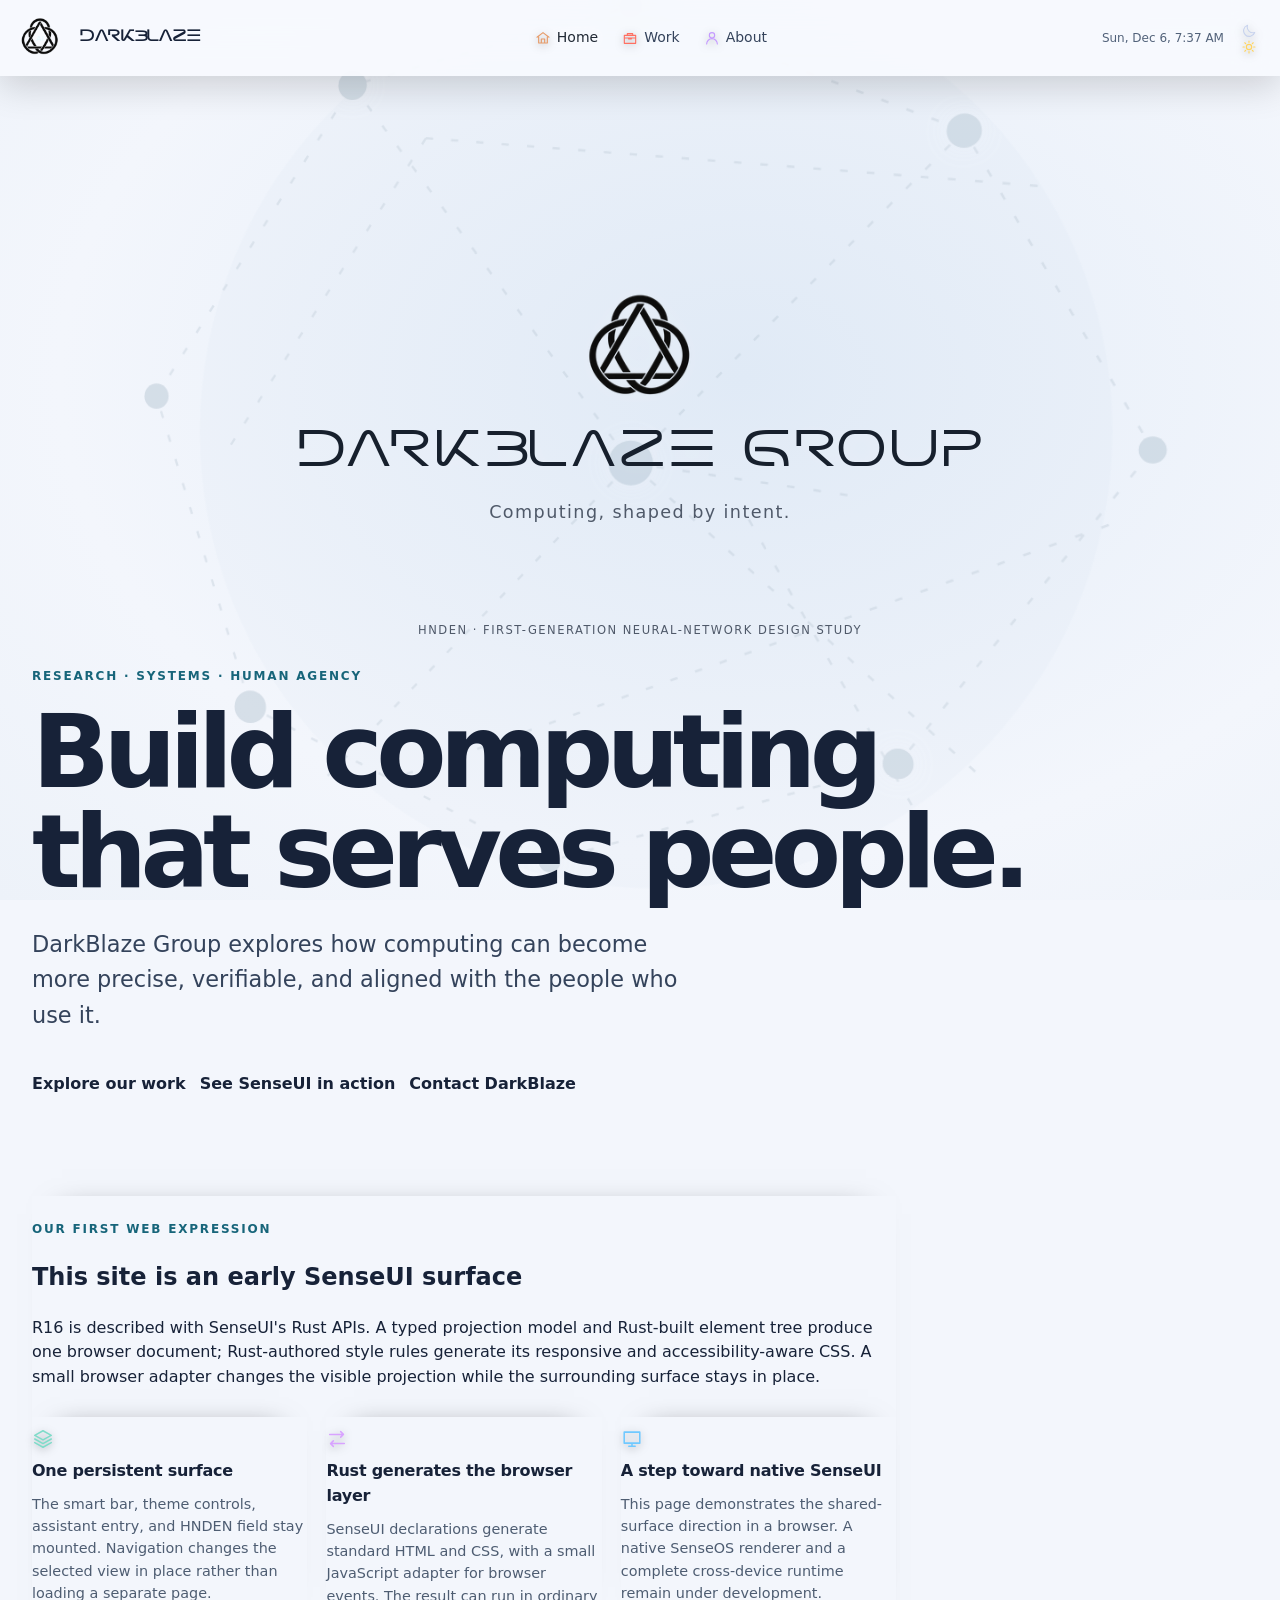
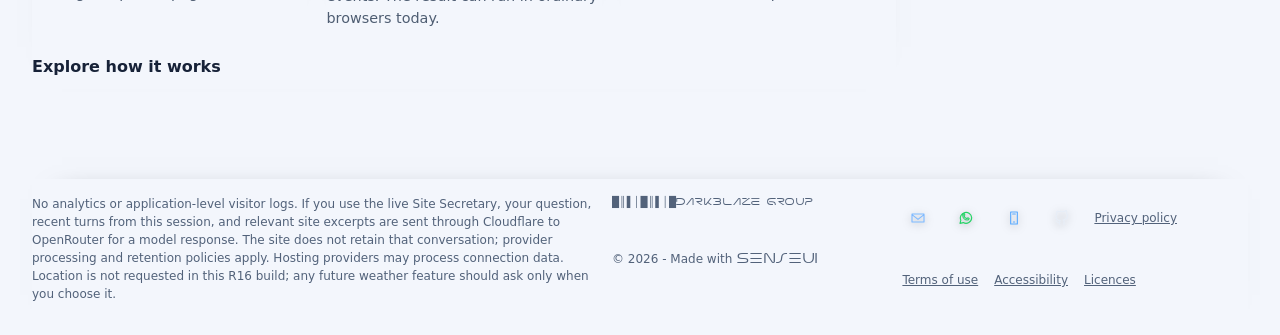
==== commit 545d3301: "Connect R16 site assistant to live AI service" ====
--- a/index.html
+++ b/index.html
@@ -1,5 +1,5 @@
 <!doctype html>
-<html lang="en"><head><meta charset="utf-8" /><meta content="width=device-width, initial-scale=1" name="viewport" /><meta content="DarkBlaze Group develops research and prototypes across computer systems, adaptive interfaces, and neural-network design." name="description" /><meta content="#080d1a" name="theme-color" /><meta content="default-src &#39;self&#39;; base-uri &#39;none&#39;; object-src &#39;none&#39;; script-src &#39;self&#39;; style-src &#39;self&#39;; style-src-attr &#39;none&#39;; img-src &#39;self&#39;; connect-src &#39;none&#39;; form-action &#39;none&#39;; frame-src &#39;none&#39;" http-equiv="Content-Security-Policy" /><title>DarkBlaze Group</title><link href="surface.css" rel="stylesheet" /><link href="assets/brand/darkblaze-primary-logomark-144.png" rel="icon" type="image/png" /></head><body data-ambient-profile="quiet" data-projection="home" data-theme="auto"><a class="skip-link" href="#surface-content">Skip to main content</a><div aria-hidden="true" class="ambient-layer" data-hnden-ambient="true" data-profile="quiet" inert><svg aria-hidden="true" class="ambient-field" focusable="false" preserveAspectRatio="xMidYMid slice" viewBox="0 0 700 620"><circle class="ambient-glow" cx="350" cy="300" r="245"></circle><path class="ambient-lines" d="M80 280 192 110 345 72 520 143 615 310 486 475 301 532 134 452Z M192 110l153 207 175-174m-175 174 116 17m-116-17-167 172m167-172 185 165m-297-342-112 170m112-170 328 33m-153 174 95 167m-281-27 376-140"></path><g class="ambient-nodes"><circle cx="80" cy="280" r="7"></circle><circle cx="192" cy="110" r="8"></circle><circle cx="345" cy="72" r="6"></circle><circle cx="520" cy="143" r="9"></circle><circle cx="615" cy="310" r="7"></circle><circle cx="486" cy="475" r="8"></circle><circle cx="301" cy="532" r="6"></circle><circle cx="134" cy="452" r="9"></circle><circle cx="345" cy="317" r="12"></circle></g></svg></div><header class="smartbar"><div class="smartbar-shell"><div class="brand-cluster"><div class="brand-mark-wrap"><a aria-label="DarkBlaze home" class="brand-mark-link" data-senseui-projection="home" href="#home"><img alt="" height="144" src="assets/brand/darkblaze-primary-logomark-144.png" width="144" /></a><button aria-controls="assistant-dialog" aria-expanded="false" aria-label="Open DarkBlaze assistant. Local prepared replies are active." class="ai-indicator" data-ai-status="local" data-senseui-ai-toggle="true" title="Local prepared replies · live AI is not configured" type="button">AI</button></div><a class="brand-wordmark" data-senseui-projection="home" href="#home">DarkBlaze</a></div><nav aria-label="Primary" class="surface-navigation"><a aria-current="page" class="navigation-link" data-senseui-projection="home" href="#home"><svg aria-hidden="true" class="line-icon icon-home" fill="none" focusable="false" height="16" stroke="currentColor" stroke-linecap="round" stroke-linejoin="round" stroke-width="1.7" viewBox="0 0 24 24" width="16"><path d="M3 10.8 12 4l9 6.8M5.5 9v10.5h13V9M9.5 19.5v-6h5v6"></path></svg><span>Home</span></a><a class="navigation-link" data-senseui-projection="work" href="#work"><svg aria-hidden="true" class="line-icon icon-work" fill="none" focusable="false" height="16" stroke="currentColor" stroke-linecap="round" stroke-linejoin="round" stroke-width="1.7" viewBox="0 0 24 24" width="16"><path d="M3.5 8h17v12h-17zM8 8V5.5h8V8M3.5 12h17M10 12v1.5h4V12"></path></svg><span>Work</span></a><a class="navigation-link" data-senseui-projection="about" href="#about"><svg aria-hidden="true" class="line-icon icon-about" fill="none" focusable="false" height="16" stroke="currentColor" stroke-linecap="round" stroke-linejoin="round" stroke-width="1.7" viewBox="0 0 24 24" width="16"><path d="M20 21a8 8 0 0 0-16 0M12 12a4 4 0 1 0 0-8 4 4 0 0 0 0 8"></path></svg><span>About</span></a></nav><div aria-label="Local date, time, and display theme" class="reception-status" hidden="true" role="group"><time aria-label="Your local date and time" id="local-time">Local time</time><div class="theme-controls"><details class="theme-picker" id="theme-picker"><summary aria-label="Display theme: automatic" class="theme-choice" data-theme-toggle="true" id="theme-toggle"><svg aria-hidden="true" class="line-icon icon-moon" fill="none" focusable="false" height="16" id="theme-moon" stroke="currentColor" stroke-linecap="round" stroke-linejoin="round" stroke-width="1.7" viewBox="0 0 24 24" width="16"><path d="M20.5 14.2A8.5 8.5 0 0 1 9.8 3.5 8.5 8.5 0 1 0 20.5 14.2Z"></path></svg><svg aria-hidden="true" class="line-icon icon-sun" fill="none" focusable="false" height="16" hidden id="theme-sun" stroke="currentColor" stroke-linecap="round" stroke-linejoin="round" stroke-width="1.7" viewBox="0 0 24 24" width="16"><path d="M12 3v2M12 19v2M3 12h2M19 12h2M5.64 5.64l1.42 1.42m9.88 9.88 1.42 1.42m0-12.72-1.42 1.42m-9.88 9.88-1.42 1.42M16 12a4 4 0 1 1-8 0 4 4 0 0 1 8 0Z"></path></svg></summary><div aria-label="Choose display theme" class="theme-menu" role="group"><button aria-pressed="true" class="theme-option" data-theme-mode="auto" type="button">Automatic</button><button aria-pressed="false" class="theme-option" data-theme-mode="light" type="button">Day</button><button aria-pressed="false" class="theme-option" data-theme-mode="dark" type="button">Night</button></div></details></div></div></div></header><main id="surface-content" tabindex="-1"><section aria-labelledby="home-title" class="projection" data-senseui-view="home" id="home"><div aria-label="DarkBlaze Group introduction" class="home-intro"><p class="intro-quote">What if computing were shaped around human intent?</p><svg aria-hidden="true" class="intro-field" focusable="false" viewBox="0 0 700 360"><path class="intro-traces" d="M72 184 170 82 294 126 388 60 517 112 625 82 M72 184 156 292 294 126 356 286 517 112 584 272 356 286 213 214 72 184 M170 82 213 214 388 60 356 286 625 82 584 272"></path><g class="intro-nodes"><circle cx="72" cy="184" r="7"></circle><circle cx="170" cy="82" r="8"></circle><circle cx="294" cy="126" r="6"></circle><circle cx="388" cy="60" r="8"></circle><circle cx="517" cy="112" r="7"></circle><circle cx="625" cy="82" r="6"></circle><circle cx="156" cy="292" r="6"></circle><circle cx="213" cy="214" r="7"></circle><circle cx="356" cy="286" r="8"></circle><circle cx="584" cy="272" r="7"></circle></g></svg><div class="home-brand-lockup"><img alt="" class="home-brand-mark" height="144" src="assets/brand/darkblaze-primary-logomark-144.png" width="144" /><p class="home-wordmark">DarkBlaze Group</p><p class="home-slogan">Computing, shaped by intent.</p></div><p class="intro-caption">HNDEN · First-generation neural-network design study</p></div><p class="eyebrow">Research · systems · human agency</p><h1 id="home-title" tabindex="-1">Build computing that serves people.</h1><p class="hero-copy">DarkBlaze Group explores how computing can become more precise, verifiable, and aligned with the people who use it.</p><div class="home-actions"><a class="primary-action" data-senseui-projection="work" href="#work">Explore our work</a><a class="primary-action" data-senseui-projection="senseui" href="#senseui">See SenseUI in action</a><a class="secondary-action" href="mailto:admin@darkblaze.org">Contact DarkBlaze</a></div><section aria-labelledby="home-work-title" class="work-teaser"><p class="eyebrow">Our first web expression</p><h2 id="home-work-title">This site is an early SenseUI surface</h2><p>R16 is described with SenseUI&#39;s Rust APIs. A typed projection model and Rust-built element tree produce one browser document; Rust-authored style rules generate its responsive and accessibility-aware CSS. A small browser adapter changes the visible projection while the surrounding surface stays in place.</p><div aria-label="How this site is implemented" class="implementation-grid"><article class="implementation-note"><svg aria-hidden="true" class="line-icon icon-senseui" fill="none" focusable="false" height="16" stroke="currentColor" stroke-linecap="round" stroke-linejoin="round" stroke-width="1.7" viewBox="0 0 24 24" width="16"><path d="M12 3 3 8l9 5 9-5zM3 12l9 5 9-5M3 16l9 5 9-5"></path></svg><h3>One persistent surface</h3><p>The smart bar, theme controls, assistant entry, and HNDEN field stay mounted. Navigation changes the selected view in place rather than loading a separate page.</p></article><article class="implementation-note"><svg aria-hidden="true" class="line-icon icon-sphere" fill="none" focusable="false" height="16" stroke="currentColor" stroke-linecap="round" stroke-linejoin="round" stroke-width="1.7" viewBox="0 0 24 24" width="16"><path d="M4 7h15m0 0-3-3m3 3-3 3M20 17H5m0 0 3 3m-3-3 3-3"></path></svg><h3>Rust generates the browser layer</h3><p>SenseUI declarations generate standard HTML and CSS, with a small JavaScript adapter for browser events. The result can run in ordinary browsers today.</p></article><article class="implementation-note"><svg aria-hidden="true" class="line-icon icon-senseos" fill="none" focusable="false" height="16" stroke="currentColor" stroke-linecap="round" stroke-linejoin="round" stroke-width="1.7" viewBox="0 0 24 24" width="16"><path d="M3.5 4.5h17v12h-17zM8.5 20h7M12 16.5V20"></path></svg><h3>A step toward native SenseUI</h3><p>This page demonstrates the shared-surface direction in a browser. A native SenseOS renderer and a complete cross-device runtime remain under development.</p></article></div><a class="primary-action" data-senseui-projection="senseui" href="#senseui">Explore how it works</a></section></section><section aria-labelledby="work-title" class="projection" data-senseui-view="work" id="work"><p class="eyebrow">Research · systems · interfaces</p><h1 id="work-title" tabindex="-1">From system foundations to the screen in front of you.</h1><p class="hero-copy">We are building toward one coherent computing experience, from expressing system intent to the interface people use.</p><div class="project-finder"><label for="project-search">Find a project</label><input aria-describedby="project-search-help project-search-status" autocomplete="off" id="project-search" placeholder="Try Sphere or SenseUI" type="search" /><p id="project-search-help">Search project names and purposes. Search runs only in this browser tab.</p><p aria-live="polite" id="project-search-status" role="status">Showing all 129 project records.</p></div><div class="project-list"><a class="project-overview" data-project-search="ucc universal constraint computing framework system actions limits intent computing" data-senseui-projection="ucc" href="#ucc"><svg aria-hidden="true" class="line-icon icon-ucc" fill="none" focusable="false" height="16" stroke="currentColor" stroke-linecap="round" stroke-linejoin="round" stroke-width="1.7" viewBox="0 0 24 24" width="16"><path d="M12 3 4.5 6v5.3c0 4.8 3.2 8 7.5 9.7 4.3-1.7 7.5-4.9 7.5-9.7V6zM9 12.3l2 2 4-4.2"></path></svg><span class="project-overview-copy"><strong>Universal Constraint Computing</strong><small>Describe a system&#39;s purpose, allowed actions, and limits before it acts.</small></span></a><a class="project-overview" data-project-search="senseos operating system software boot computer programs files devices" data-senseui-projection="senseos" href="#senseos"><svg aria-hidden="true" class="line-icon icon-senseos" fill="none" focusable="false" height="16" stroke="currentColor" stroke-linecap="round" stroke-linejoin="round" stroke-width="1.7" viewBox="0 0 24 24" width="16"><path d="M3.5 4.5h17v12h-17zM8.5 20h7M12 16.5V20"></path></svg><span class="project-overview-copy"><strong>SenseOS</strong><small>Foundational software for starting a computer and managing programs, files, and devices.</small></span></a><a class="project-overview" data-project-search="senseui adaptive interface workspace screen tools content web mobile operating system" data-senseui-projection="senseui" href="#senseui"><svg aria-hidden="true" class="line-icon icon-senseui" fill="none" focusable="false" height="16" stroke="currentColor" stroke-linecap="round" stroke-linejoin="round" stroke-width="1.7" viewBox="0 0 24 24" width="16"><path d="M12 3 3 8l9 5 9-5zM3 12l9 5 9-5M3 16l9 5 9-5"></path></svg><span class="project-overview-copy"><strong>SenseUI</strong><small>One adaptive visual surface planned across web, mobile, and SenseOS.</small></span></a><a class="project-overview" data-project-search="sphere rosetta alexandria code translation intent machine instruction profiles json rust raw machine mirroring" data-senseui-projection="sphere" href="#sphere"><svg aria-hidden="true" class="line-icon icon-sphere" fill="none" focusable="false" height="16" stroke="currentColor" stroke-linecap="round" stroke-linejoin="round" stroke-width="1.7" viewBox="0 0 24 24" width="16"><path d="M4 7h15m0 0-3-3m3 3-3 3M20 17H5m0 0 3 3m-3-3 3-3"></path></svg><span class="project-overview-copy"><strong>Sphere · Rosetta + 0xAlexandria</strong><small>Syntax-independent, intent-driven mirroring across bounded JSON, Rust, and raw-machine forms.</small></span></a><a class="project-overview" data-project-search="hnden neural network design prototype visual showcase" data-senseui-projection="hnden" href="#hnden"><svg aria-hidden="true" class="line-icon icon-hnden" fill="none" focusable="false" height="16" stroke="currentColor" stroke-linecap="round" stroke-linejoin="round" stroke-width="1.7" viewBox="0 0 24 24" width="16"><path d="M5 6h.01M12 12h.01M19 5h.01M5 19h.01M19 18h.01M5 6l7 6 7-7M5 6v13l7-7m7-7v13l-7-6"></path></svg><span class="project-overview-copy"><strong>HNDEN</strong><small>Our first-generation neural-network design prototype and visual study.</small></span></a></div><section class="portfolio-direction"><h2>One direction, several connected efforts</h2><p>Universal Constraint Computing explores how a system&#39;s purpose and limits can be made explicit. Rust-Sense grows from SenseUI&#39;s declarative work toward a clearer, efficient way to express system structures and operations with Rust types. SenseOS is the operating-system foundation; SenseUI is the shared surface. Sphere brings Rosetta and 0xAlexandria together for syntax-independent, intent-driven mirroring among bounded JSON, Rust, and raw-machine forms, with calibrated support for more languages as a research goal. HNDEN is a separate first-generation neural-network design exploration.</p><p>These efforts are at different stages and are not yet one integrated product. The opportunity is to connect them through tested, reviewable milestones rather than assume the finished system.</p></section><h2 class="supporting-projects-title">Supporting projects and research</h2><p>Focused projects build practical capabilities around that direction.</p><div class="supporting-project-list"><article class="supporting-project" data-project-search="synapse rust agents coordination tools routing android arm64 mcp"><svg aria-hidden="true" class="line-icon icon-synapse" fill="none" focusable="false" height="16" stroke="currentColor" stroke-linecap="round" stroke-linejoin="round" stroke-width="1.7" viewBox="0 0 24 24" width="16"><path d="M5 5h.01M19 5h.01M12 12h.01M5 19h.01M19 19h.01M5 5l7 7 7-7M12 12l-7 7m7-7 7 7"></path></svg><div class="supporting-project-copy"><h3>Synapse · agent coordination</h3><p>Project documentation describes a Rust agent host with a terminal interface, state, model routing, and approval-gated tools. Device acceptance and production release gates remain open.</p><p class="supporting-next-step">Android ARM64 acceptance, provider/MCP integration review, and release validation.<strong>Useful next step: </strong></p></div></article><article class="supporting-project" data-project-search="memorycore memory curated context records rust local retrieval portability"><svg aria-hidden="true" class="line-icon icon-memorycore" fill="none" focusable="false" height="16" stroke="currentColor" stroke-linecap="round" stroke-linejoin="round" stroke-width="1.7" viewBox="0 0 24 24" width="16"><path d="M12 3 20 7.5v9L12 21l-8-4.5v-9zM4 7.5l8 4.5 8-4.5M12 12v9"></path></svg><div class="supporting-project-copy"><h3>MemoryCore · curated project memory</h3><p>A local Rust storage and retrieval component. Retrieval is not a pretrained semantic model.</p><p class="supporting-next-step">Portability, retrieval-quality evaluation, and storage reliability review.<strong>Useful next step: </strong></p></div></article><article class="supporting-project" data-project-search="nautilus model learning experiments dataset neural research baseline"><svg aria-hidden="true" class="line-icon icon-nautilus" fill="none" focusable="false" height="16" stroke="currentColor" stroke-linecap="round" stroke-linejoin="round" stroke-width="1.7" viewBox="0 0 24 24" width="16"><path d="M12 3a9 9 0 1 0 9 9M12 7a5 5 0 1 0 5 5M12 11a1 1 0 1 0 1 1"></path></svg><div class="supporting-project-copy"><h3>Nautilus · early model and learning experiments</h3><p>Recovered notebook and initialized runtime artifacts; no trained model, complete source dataset, or completed experiment is verified.</p><p class="supporting-next-step">Reproduce a baseline and establish licensed data before reporting measured results.<strong>Useful next step: </strong></p></div></article></div><section class="funding-invitation"><h2>Funding and practical support</h2><p>Aligned support can advance Rust-Sense and SenseUI integration, validate Sphere&#39;s bounded translation work, and give HNDEN the engineering time and compute needed for measured prototype trials. Independent review, accessibility work, and target-device testing are also priorities.</p><p>Cash startup funding is the priority; grants, compute credits, and technical or commercial partners can also help. The near-term goal is evidence-backed progress on selected milestones, not a claim that every project is production-ready.</p><p>Funding amount, legal entity details, and investment terms are not yet published.</p><a class="primary-action" href="mailto:admin@darkblaze.org?subject=DarkBlaze%20research%20and%20support">Discuss support</a></section></section><section aria-labelledby="ucc-title" class="projection" data-senseui-view="ucc" id="ucc"><p class="eyebrow">Research framework</p><h1 id="ucc-title" tabindex="-1">Universal Constraint Computing</h1><p class="hero-copy">Make a system&#39;s purpose, permissions, and limits explicit before it acts.</p><article class="explanation-card"><h2>The lens</h2><p>UCC is the lens for our work: describe what a system is asked to do, what it may do, and what must remain outside its reach. The research considers context, authority, possible effects, uncertainty, and resource limits alongside the requested outcome.</p></article><article class="explanation-card"><h2>Current status</h2><p>This is ongoing framework research. Complete end-to-end enforcement is not yet established.</p></article><section aria-label="UCC at a glance: A conceptual frame for declaring intent and boundaries; it is not a claim that complete enforcement is already available." class="visual-flow"><h2>UCC at a glance</h2><p class="visual-flow-note">A conceptual frame for declaring intent and boundaries; it is not a claim that complete enforcement is already available.</p><ol class="visual-flow-track"><li class="visual-flow-step"><svg aria-hidden="true" class="line-icon icon-ucc" fill="none" focusable="false" height="16" stroke="currentColor" stroke-linecap="round" stroke-linejoin="round" stroke-width="1.7" viewBox="0 0 24 24" width="16"><path d="M12 3 4.5 6v5.3c0 4.8 3.2 8 7.5 9.7 4.3-1.7 7.5-4.9 7.5-9.7V6zM9 12.3l2 2 4-4.2"></path></svg><strong>Purpose</strong><small>What is the system asked to do?</small><span aria-hidden="true" class="visual-flow-arrow">→</span></li><li class="visual-flow-step"><svg aria-hidden="true" class="line-icon icon-senseui" fill="none" focusable="false" height="16" stroke="currentColor" stroke-linecap="round" stroke-linejoin="round" stroke-width="1.7" viewBox="0 0 24 24" width="16"><path d="M12 3 3 8l9 5 9-5zM3 12l9 5 9-5M3 16l9 5 9-5"></path></svg><strong>Permissions</strong><small>Which actions are allowed?</small><span aria-hidden="true" class="visual-flow-arrow">→</span></li><li class="visual-flow-step"><svg aria-hidden="true" class="line-icon icon-sphere" fill="none" focusable="false" height="16" stroke="currentColor" stroke-linecap="round" stroke-linejoin="round" stroke-width="1.7" viewBox="0 0 24 24" width="16"><path d="M4 7h15m0 0-3-3m3 3-3 3M20 17H5m0 0 3 3m-3-3 3-3"></path></svg><strong>Limits</strong><small>What must remain outside scope?</small><span aria-hidden="true" class="visual-flow-arrow">→</span></li><li class="visual-flow-step"><svg aria-hidden="true" class="line-icon icon-system" fill="none" focusable="false" height="16" stroke="currentColor" stroke-linecap="round" stroke-linejoin="round" stroke-width="1.7" viewBox="0 0 24 24" width="16"><path d="M3.5 4.5h17v12h-17zM8.5 20h7M12 16.5V20"></path></svg><strong>Action boundary</strong><small>Where should checks hold?</small></li></ol></section><a class="secondary-action" data-senseui-projection="work" href="#work">Back to Work</a></section><section aria-labelledby="senseos-title" class="projection" data-senseui-view="senseos" id="senseos"><p class="eyebrow">Operating-system direction</p><h1 id="senseos-title" tabindex="-1">SenseOS</h1><p class="hero-copy">A computer environment designed around one coherent surface and clearly bounded system behavior.</p><article class="explanation-card"><h2>The role</h2><p>SenseOS is intended to provide the system foundation: starting the computer, managing programs, files, and devices, and presenting a consistent workspace.</p></article><article class="explanation-card"><h2>Work so far</h2><p>Prototype work has tested parts of boot handoff, persistent storage, program admission, filesystem access, capability checks, and interface input. These are partial paths, not a complete or production-ready general-purpose operating system.</p></article><article class="explanation-card"><h2>One shared object space</h2><p>The current Rust-Sense design gives objects stable identities and typed interfaces; filesystem paths bind names to those objects, making the filesystem one projection of shared system state. The object model includes data, devices, processes, services, buses, and network endpoints or connections. A journal records state transitions, while authorization remains a separate check. This is an implemented architectural foundation in the reviewed source, not a claim that every object provider is complete.</p></article><article class="explanation-card"><h2>Where the network fits</h2><p>This model gives a remote resource a natural place in a shared namespace: a future adapter could expose authenticated remote objects through explicit bindings and scoped rights. The reviewed source does not yet implement a complete network filesystem transport, peer authentication, or remote operation flow. That is the next architectural seam to prove, not a current capability.</p></article><article class="explanation-card"><h2>Compatibility, in stages</h2><p>The long-term goal is to run applications from many operating-system families through SenseOS services and the SenseUI surface. Existing syscall catalogs are research inventories, not application compatibility. In the reviewed Linux x86_64 route, only write, exit, and exit_group are handled; unsupported calls return ENOSYS. No AI syscall translator or general foreign-app runtime is implemented. Progress needs explicit profiles for each ABI, architecture, binary format, runtime, and app framework, with deterministic adapters and real application tests. AI may help draft those adapters; typed contracts, authority checks, and validation must govern execution.</p></article><article class="explanation-card"><h2>How it relates</h2><p>SenseOS is intended to host the shared SenseUI surface as native system userspace. Other operating systems would open the same surface as a web app, so content can move across environments without changing the interface. This remains a product direction; this website is not a running SenseOS system.</p></article><div class="project-visual-pair"><figure class="project-art"><img alt="Macro view of a blue and orange electronic circuit board" decoding="async" height="675" loading="lazy" src="assets/project-visuals/senseos-circuit-concept.png" width="1200" /><figcaption class="project-art-caption"><span>Conceptual hardware image · Photo by </span><a href="https://unsplash.com/@umby" rel="noopener noreferrer" target="_blank">Umberto</a><span> on </span><a href="https://unsplash.com/photos/blue-circuit-board-jXd2FSvcRr8" rel="noopener noreferrer" target="_blank">Unsplash</a></figcaption></figure><section aria-label="From a program to a computer workspace: A product-direction sketch. SenseOS integration and the complete runtime remain in development." class="visual-flow"><h2>From a program to a computer workspace</h2><p class="visual-flow-note">A product-direction sketch. SenseOS integration and the complete runtime remain in development.</p><ol class="visual-flow-track"><li class="visual-flow-step"><svg aria-hidden="true" class="line-icon icon-synapse" fill="none" focusable="false" height="16" stroke="currentColor" stroke-linecap="round" stroke-linejoin="round" stroke-width="1.7" viewBox="0 0 24 24" width="16"><path d="M5 5h.01M19 5h.01M12 12h.01M5 19h.01M19 19h.01M5 5l7 7 7-7M12 12l-7 7m7-7 7 7"></path></svg><strong>Programs</strong><small>Tools people run</small><span aria-hidden="true" class="visual-flow-arrow">→</span></li><li class="visual-flow-step"><svg aria-hidden="true" class="line-icon icon-senseos" fill="none" focusable="false" height="16" stroke="currentColor" stroke-linecap="round" stroke-linejoin="round" stroke-width="1.7" viewBox="0 0 24 24" width="16"><path d="M3.5 4.5h17v12h-17zM8.5 20h7M12 16.5V20"></path></svg><strong>System foundation</strong><small>Files, devices, services</small><span aria-hidden="true" class="visual-flow-arrow">→</span></li><li class="visual-flow-step"><svg aria-hidden="true" class="line-icon icon-senseui" fill="none" focusable="false" height="16" stroke="currentColor" stroke-linecap="round" stroke-linejoin="round" stroke-width="1.7" viewBox="0 0 24 24" width="16"><path d="M12 3 3 8l9 5 9-5zM3 12l9 5 9-5M3 16l9 5 9-5"></path></svg><strong>Shared surface</strong><small>A consistent workspace</small></li></ol></section></div><a class="secondary-action" data-senseui-projection="work" href="#work">Back to Work</a></section><section aria-labelledby="senseui-title" class="projection" data-senseui-view="senseui" id="senseui"><p class="eyebrow">One surface across devices</p><h1 id="senseui-title" tabindex="-1">SenseUI</h1><p class="hero-copy">A shared visual workspace that aims to make different tools and content feel like one environment.</p><article class="explanation-card"><h2>The direction</h2><p>SenseUI is being developed around Rust-Sense as a declarative language for a common surface. The goal is for one interface to stay familiar while its projected content adapts across web, mobile, and SenseOS, so users do not feel they have switched mediums.</p></article><article class="explanation-card"><h2>Project lineage</h2><p>SenseUI carries forward the Rust UI work explored under the earlier AchetUI and Uni-UI names. SenseUI is the current name for the shared-surface product direction; the older names describe project history, not separate finished products.</p></article><article class="explanation-card"><h2>From declarations to Rust-Sense</h2><p>Rust-Sense grew from the declarative work behind SenseUI. The founder&#39;s vision is for it to become a standalone, Rust-derived language: its own defined syntax, intent model, and toolchain, designed to carry explicit human-approved intent, permissions, and machine-checkable contracts from firmware and kernels through interfaces and web apps. A proposed next milestone is a small language slice with mandatory contracts for its verified profile, then a Sphere mirroring path that emits a proof-carrying executable artifact checked against that language&#39;s semantics. The goal is a compile-free user workflow, not a claim that translation disappears: producing executable output still requires a semantics-preserving implementation. A successful mirror or round trip alone does not prove correctness; the contract must match approved intent, translation must be proved to preserve it, and an independent checker must validate the evidence. AI could draft implementations and proofs, but it cannot approve intent or certify its own claims. Verus is a candidate verifier for a carefully bounded Rust subset, not the language identity. This is a direction, not a current compiler, Sphere integration, or end-to-end proof; hardware and unverified-code boundaries would need explicit treatment.</p></article><article class="explanation-card"><h2>The language ambition</h2><p>The design target is to express structure, styling, interaction, and 3D scenes together, including a planned Three.js-compatible browser path, with standard web markup generated for non-SenseOS environments. R16 tests source generation only; it does not provide a general 3D renderer or a universal native runtime.</p></article><article class="explanation-card"><h2>Try the surface</h2><p>Use the top bar to move between Home, Work, and About. The bar, assistant entry, theme controls, and ambient background stay in place as the displayed view changes. This is the first DarkBlaze website generated from its SenseUI Rust APIs.</p></article><article class="explanation-card"><h2>What the browser runs</h2><p>SenseUI Rust declarations generate standard HTML, CSS, and a small JavaScript adapter that ordinary browsers run. This is a real browser-facing SenseUI expression, while the native SenseOS surface and complete cross-device runtime remain development goals.</p></article><article class="explanation-card"><h2>Current stage</h2><p>Rust-based interface libraries and runtime foundations are in development. This page demonstrates generated browser output; it is not a live desktop compositor and does not establish a protected native system boundary.</p></article><article class="explanation-card"><h2>AI in this build</h2><p>The Site Secretary is designed for general conversation as well as questions about DarkBlaze. When a question relates to the group, it can search the complete site and its project catalogue, then suggest bounded actions on this surface: open a known view, filter a project record, or search page content. It can use recent turns from the current page session to understand follow-up questions, but it does not save a lasting user profile. DarkBlaze claims must stay grounded in the site; when a detail is missing, the Secretary should say so plainly. Its voice should be warm, calm, direct, and exact. Browser code accepts only allowlisted actions; it cannot edit source code or run arbitrary commands. A live model can be configured only through a protected server endpoint, with no provider key in the page. This preview uses local prepared replies until that endpoint is supplied.</p></article><div class="project-visual-pair"><figure class="project-art"><img alt="Abstract translucent glass shapes with blue-green and iridescent reflections" decoding="async" height="675" loading="lazy" src="assets/project-visuals/senseui-glass-surface.png" width="1200" /><figcaption class="project-art-caption"><span>Illustrative surface study · Photo by </span><a href="https://unsplash.com/@dzo_renders" rel="noopener noreferrer" target="_blank">Dzo</a><span> on </span><a href="https://unsplash.com/photos/abstract-iridescent-glass-shapes-with-rainbow-reflections-nzkGVjsIkG8" rel="noopener noreferrer" target="_blank">Unsplash</a></figcaption></figure><section aria-label="How this page reaches a browser: A simplified view of the current R16 build path; this does not imply a native SenseOS runtime." class="visual-flow"><h2>How this page reaches a browser</h2><p class="visual-flow-note">A simplified view of the current R16 build path; this does not imply a native SenseOS runtime.</p><ol class="visual-flow-track"><li class="visual-flow-step"><svg aria-hidden="true" class="line-icon icon-senseui" fill="none" focusable="false" height="16" stroke="currentColor" stroke-linecap="round" stroke-linejoin="round" stroke-width="1.7" viewBox="0 0 24 24" width="16"><path d="M12 3 3 8l9 5 9-5zM3 12l9 5 9-5M3 16l9 5 9-5"></path></svg><strong>SenseUI declarations</strong><small>Rust-authored surface</small><span aria-hidden="true" class="visual-flow-arrow">→</span></li><li class="visual-flow-step"><svg aria-hidden="true" class="line-icon icon-sphere" fill="none" focusable="false" height="16" stroke="currentColor" stroke-linecap="round" stroke-linejoin="round" stroke-width="1.7" viewBox="0 0 24 24" width="16"><path d="M4 7h15m0 0-3-3m3 3-3 3M20 17H5m0 0 3 3m-3-3 3-3"></path></svg><strong>Browser output</strong><small>HTML, CSS, and JavaScript</small><span aria-hidden="true" class="visual-flow-arrow">→</span></li><li class="visual-flow-step"><svg aria-hidden="true" class="line-icon icon-system" fill="none" focusable="false" height="16" stroke="currentColor" stroke-linecap="round" stroke-linejoin="round" stroke-width="1.7" viewBox="0 0 24 24" width="16"><path d="M3.5 4.5h17v12h-17zM8.5 20h7M12 16.5V20"></path></svg><strong>Web browser</strong><small>One-page experience</small></li></ol></section></div><a class="secondary-action" data-senseui-projection="work" href="#work">Back to Work</a></section><section aria-labelledby="about-title" class="projection" data-senseui-view="about" id="about"><p class="eyebrow">About DarkBlaze Group</p><h1 id="about-title" tabindex="-1">People, purpose, and the work ahead.</h1><div class="about-intro"><figure class="founder-portrait"><picture><source srcset="assets/brand/founder-portrait.webp" type="image/webp" /><img alt="Portrait of DarkBlaze Group founder T. Billy Ekkerd" decoding="async" height="1536" loading="lazy" src="assets/brand/founder-portrait.png" width="1024" /></picture><figcaption>T. Billy Ekkerd · Founder</figcaption></figure><div class="about-copy"><p>I began BlackBlaze in 2011 as a graphic design group, creating websites and corporate identities. After working in real estate, I moved into neural-network design, research, and engineering, then restarted the group as DarkBlaze in 2025. That path led me to formal-verification experiments, including working models of seL4 and Muen and a BIOS-to-Qwen 2.5 handoff on a laptop.</p><p>DarkBlaze is now an independent, early-stage technology initiative exploring how computing can express intent, respect declared limits, and remain coherent across devices. The projects take different routes into that question, from a shared interface to systems research and machine-learning design.</p><blockquote>At DarkBlaze, we ask how computing can be made as precise and verifiable as the laws that shape the natural sciences.</blockquote><p class="quote-attribution">Founder perspective · paraphrased</p></div></div><section aria-label="How the ideas connect: A high-level map of the portfolio: state the intent, express a usable surface, and build the system foundations that could support it." class="visual-flow"><h2>How the ideas connect</h2><p class="visual-flow-note">A high-level map of the portfolio: state the intent, express a usable surface, and build the system foundations that could support it.</p><ol class="visual-flow-track"><li class="visual-flow-step"><svg aria-hidden="true" class="line-icon icon-ucc" fill="none" focusable="false" height="16" stroke="currentColor" stroke-linecap="round" stroke-linejoin="round" stroke-width="1.7" viewBox="0 0 24 24" width="16"><path d="M12 3 4.5 6v5.3c0 4.8 3.2 8 7.5 9.7 4.3-1.7 7.5-4.9 7.5-9.7V6zM9 12.3l2 2 4-4.2"></path></svg><strong>Declare</strong><small>Intent, permissions, limits</small><span aria-hidden="true" class="visual-flow-arrow">→</span></li><li class="visual-flow-step"><svg aria-hidden="true" class="line-icon icon-senseui" fill="none" focusable="false" height="16" stroke="currentColor" stroke-linecap="round" stroke-linejoin="round" stroke-width="1.7" viewBox="0 0 24 24" width="16"><path d="M12 3 3 8l9 5 9-5zM3 12l9 5 9-5M3 16l9 5 9-5"></path></svg><strong>Express</strong><small>One coherent interface</small><span aria-hidden="true" class="visual-flow-arrow">→</span></li><li class="visual-flow-step"><svg aria-hidden="true" class="line-icon icon-senseos" fill="none" focusable="false" height="16" stroke="currentColor" stroke-linecap="round" stroke-linejoin="round" stroke-width="1.7" viewBox="0 0 24 24" width="16"><path d="M3.5 4.5h17v12h-17zM8.5 20h7M12 16.5V20"></path></svg><strong>Build</strong><small>System and runtime foundations</small></li></ol></section><section aria-labelledby="about-roadmap-title" class="about-roadmap"><p class="eyebrow">History · current work · next steps</p><h2 id="about-roadmap-title">A path shaped by evidence and support</h2><p class="roadmap-intro">The first three milestones describe work already done. The forward path is a direction, not a dated commitment or a quantified funding or performance forecast.</p><svg aria-label="Illustrative development path from the group&#39;s design origins through the current SenseUI website to partner-backed validation and a broader shared-surface direction; future stages depend on support and evidence" class="roadmap-chart" preserveAspectRatio="none" role="img" viewBox="0 0 960 220"><defs><lineargradient id="roadmap-gradient" x1="0" x2="1" y1="0" y2="0"><stop offset="0%" stop-color="#73dfc7"></stop><stop offset="52%" stop-color="#73bfff"></stop><stop offset="100%" stop-color="#ca86ff"></stop></lineargradient></defs><path class="roadmap-path-complete" d="M48 170 C190 170 254 150 432 132"></path><path class="roadmap-path-projected" d="M432 132 C586 113 684 74 914 40"></path><circle class="roadmap-node-complete" cx="48" cy="170" r="8"></circle><circle class="roadmap-node-complete" cx="236" cy="158" r="8"></circle><circle class="roadmap-node-current" cx="432" cy="132" r="10"></circle><circle class="roadmap-node-projected" cx="676" cy="82" r="8"></circle><circle class="roadmap-node-projected" cx="914" cy="40" r="8"></circle></svg><ol class="roadmap-track"><li class="roadmap-item roadmap-complete"><button aria-label="2011: Design roots. Historical · founder account. View details" class="roadmap-step" data-roadmap-detail="The founder dates the original design-group work to 2011. This milestone is background, not a claim about the current product portfolio." data-roadmap-open="true" data-roadmap-status="Historical · founder account" data-roadmap-title="Design roots" type="button"><span class="roadmap-time">2011</span><strong>Design roots</strong><span class="roadmap-status">Historical · founder account</span><p>Founder history: BlackBlaze began with website and corporate-identity work.</p></button></li><li class="roadmap-item roadmap-complete"><button aria-label="2025: DarkBlaze restarts. Historical · founder account. View details" class="roadmap-step" data-roadmap-detail="The founder dates the DarkBlaze restart to 2025. The project names and product directions on this page developed from that renewed work." data-roadmap-open="true" data-roadmap-status="Historical · founder account" data-roadmap-title="DarkBlaze restarts" type="button"><span class="roadmap-time">2025</span><strong>DarkBlaze restarts</strong><span class="roadmap-status">Historical · founder account</span><p>The group returns with a focus on systems, neural-network design, and research.</p></button></li><li class="roadmap-item roadmap-current"><button aria-label="Now · R16: First SenseUI web expression. Current build · 10 Nov 2026. View details" class="roadmap-step" data-roadmap-detail="The R16 source generates this one-page browser surface. The current Dell validation run is recorded in the dated R16 audit report. This preview remains private and local; it has not replaced the public R15.1 site." data-roadmap-open="true" data-roadmap-status="Current build · 10 Nov 2026" data-roadmap-title="First SenseUI web expression" type="button"><span class="roadmap-time">Now · R16</span><strong>First SenseUI web expression</strong><span class="roadmap-status">Current build · 10 Nov 2026</span><p>A Rust-authored surface generated as browser-ready HTML, CSS, and JavaScript.</p></button></li><li class="roadmap-item roadmap-projected"><button aria-label="Next · support needed: Focused validation. Proposed · not scheduled. View details" class="roadmap-step" data-roadmap-detail="A practical next stage is to choose one bounded project milestone, agree on evidence and success criteria, secure the people and compute, then validate the result independently. No funding amount or delivery date is set." data-roadmap-open="true" data-roadmap-status="Proposed · not scheduled" data-roadmap-title="Focused validation" type="button"><span class="roadmap-time">Next · support needed</span><strong>Focused validation</strong><span class="roadmap-status">Proposed · not scheduled</span><p>Select and test a prototype with compute, engineering, and independent review.</p></button></li><li class="roadmap-item roadmap-projected"><button aria-label="Longer horizon: A wider shared surface. Product direction · no target date. View details" class="roadmap-step" data-roadmap-detail="The long-term aim is one adaptable surface across browser, mobile, and SenseOS environments. The native runtime, device support, and complete operating-system integration remain development goals." data-roadmap-open="true" data-roadmap-status="Product direction · no target date" data-roadmap-title="A wider shared surface" type="button"><span class="roadmap-time">Longer horizon</span><strong>A wider shared surface</strong><span class="roadmap-status">Product direction · no target date</span><p>Continue toward one coherent experience across web, mobile, and future SenseOS.</p></button></li></ol><section aria-labelledby="sense-line-title" class="sense-line-timeline"><p class="eyebrow">Connected projects · evidence to possible next steps</p><h3 id="sense-line-title">The Sense line and its neighboring research</h3><p class="sense-line-intro">Each track links recorded work to a possible direction. The paths compare stages, not calendar dates: no delivery schedule or assured outcome is implied.</p><div aria-hidden="true" class="sense-line-key"><span>Recorded foundation</span><span>Current evidence</span><span>Conditional next</span></div><ul aria-label="Major project trajectories" class="sense-line-list"><li class="sense-line-row sense-line-senseui"><h4>SenseUI</h4><div class="sense-line-track"><button aria-label="Recorded foundation: Browser surface generated from Rust declarations. Open project trajectory details." class="trajectory-point trajectory-foundation" data-roadmap-detail="The R16 page demonstrates browser output from Rust-authored SenseUI APIs. Native SenseOS rendering and seamless device continuity are not implemented here; broad compatibility and a native bridge would need separate tests." data-roadmap-open="true" data-roadmap-status="Recorded work" data-roadmap-title="Recorded foundation" type="button"><span aria-hidden="true" class="trajectory-dot"></span><span class="trajectory-label">Recorded foundation</span><span class="trajectory-summary">Browser surface generated from Rust declarations</span></button><button aria-label="Current evidence: R16 currently demonstrates a one-page browser surface; native and cross-device runtime remain development goals.. Open project trajectory details." class="trajectory-point trajectory-current" data-roadmap-detail="The R16 page demonstrates browser output from Rust-authored SenseUI APIs. Native SenseOS rendering and seamless device continuity are not implemented here; broad compatibility and a native bridge would need separate tests." data-roadmap-open="true" data-roadmap-status="Current evidence · portfolio record" data-roadmap-title="Current evidence" type="button"><span aria-hidden="true" class="trajectory-dot"></span><span class="trajectory-label">Current evidence</span><span class="trajectory-summary">R16 currently demonstrates a one-page browser surface; native and cross-device runtime remain development goals.</span></button><button aria-label="Conditional next: A next step could validate the same interface across browsers and a focused device prototype, if engineering capacity is available.. Open project trajectory details." class="trajectory-point trajectory-next" data-roadmap-detail="The R16 page demonstrates browser output from Rust-authored SenseUI APIs. Native SenseOS rendering and seamless device continuity are not implemented here; broad compatibility and a native bridge would need separate tests." data-roadmap-open="true" data-roadmap-status="Conditional scenario · not scheduled" data-roadmap-title="Conditional next" type="button"><span aria-hidden="true" class="trajectory-dot"></span><span class="trajectory-label">Conditional next</span><span class="trajectory-summary">A next step could validate the same interface across browsers and a focused device prototype, if engineering capacity is available.</span></button></div></li><li class="sense-line-row sense-line-rust-sense"><h4>Rust-Sense</h4><div class="sense-line-track"><button aria-label="Recorded foundation: Declarative SenseUI work led to a standalone Rust-derived language vision. Open project trajectory details." class="trajectory-point trajectory-foundation" data-roadmap-detail="Rust-Sense is envisioned as DarkBlaze&#39;s own standalone Rust-derived language, with explicit human-approved intent and contracts across target families. Sphere could help create a compile-free user workflow, but its mirror must be proved semantics-preserving and checked against truthful specifications; round-trip success alone is not proof of correctness. Verus is a possible verifier for a carefully bounded Rust-compatible subset. No Rust-Sense toolchain, Sphere integration, Verus integration, or whole-system proof is currently claimed." data-roadmap-open="true" data-roadmap-status="Recorded work" data-roadmap-title="Recorded foundation" type="button"><span aria-hidden="true" class="trajectory-dot"></span><span class="trajectory-label">Recorded foundation</span><span class="trajectory-summary">Declarative SenseUI work led to a standalone Rust-derived language vision</span></button><button aria-label="Current evidence: The current site describes Rust types, APIs, and system-description experiments, not a finished language or toolchain.. Open project trajectory details." class="trajectory-point trajectory-current" data-roadmap-detail="Rust-Sense is envisioned as DarkBlaze&#39;s own standalone Rust-derived language, with explicit human-approved intent and contracts across target families. Sphere could help create a compile-free user workflow, but its mirror must be proved semantics-preserving and checked against truthful specifications; round-trip success alone is not proof of correctness. Verus is a possible verifier for a carefully bounded Rust-compatible subset. No Rust-Sense toolchain, Sphere integration, Verus integration, or whole-system proof is currently claimed." data-roadmap-open="true" data-roadmap-status="Current evidence · portfolio record" data-roadmap-title="Current evidence" type="button"><span aria-hidden="true" class="trajectory-dot"></span><span class="trajectory-label">Current evidence</span><span class="trajectory-summary">The current site describes Rust types, APIs, and system-description experiments, not a finished language or toolchain.</span></button><button aria-label="Conditional next: A proposed first slice could define Rust-Sense syntax and intent, require contracts in its verified profile, then test a Sphere mirror into a proof-carrying executable artifact whose semantics are checked independently.. Open project trajectory details." class="trajectory-point trajectory-next" data-roadmap-detail="Rust-Sense is envisioned as DarkBlaze&#39;s own standalone Rust-derived language, with explicit human-approved intent and contracts across target families. Sphere could help create a compile-free user workflow, but its mirror must be proved semantics-preserving and checked against truthful specifications; round-trip success alone is not proof of correctness. Verus is a possible verifier for a carefully bounded Rust-compatible subset. No Rust-Sense toolchain, Sphere integration, Verus integration, or whole-system proof is currently claimed." data-roadmap-open="true" data-roadmap-status="Conditional scenario · not scheduled" data-roadmap-title="Conditional next" type="button"><span aria-hidden="true" class="trajectory-dot"></span><span class="trajectory-label">Conditional next</span><span class="trajectory-summary">A proposed first slice could define Rust-Sense syntax and intent, require contracts in its verified profile, then test a Sphere mirror into a proof-carrying executable artifact whose semantics are checked independently.</span></button></div></li><li class="sense-line-row sense-line-senseos"><h4>SenseOS · SenseFS</h4><div class="sense-line-track"><button aria-label="Recorded foundation: Kernel-owned object-space root and bounded syscall checkpoint. Open project trajectory details." class="trajectory-point trajectory-foundation" data-roadmap-detail="Filesystem paths are bindings over shared typed objects, including network endpoint and connection kinds. A complete remote transport is not implemented; normal boot does not yet use the guarded ATA journal as its durable root. The syscall catalogs are inventories, not compatibility, and the tiny Linux path is not a general application runtime." data-roadmap-open="true" data-roadmap-status="Recorded work" data-roadmap-title="Recorded foundation" type="button"><span aria-hidden="true" class="trajectory-dot"></span><span class="trajectory-label">Recorded foundation</span><span class="trajectory-summary">Kernel-owned object-space root and bounded syscall checkpoint</span></button><button aria-label="Current evidence: The canonical-source branch integrates a typed object-space model; the reviewed Linux x86_64 syscall route handles only write, exit, and exit_group.. Open project trajectory details." class="trajectory-point trajectory-current" data-roadmap-detail="Filesystem paths are bindings over shared typed objects, including network endpoint and connection kinds. A complete remote transport is not implemented; normal boot does not yet use the guarded ATA journal as its durable root. The syscall catalogs are inventories, not compatibility, and the tiny Linux path is not a general application runtime." data-roadmap-open="true" data-roadmap-status="Current evidence · portfolio record" data-roadmap-title="Current evidence" type="button"><span aria-hidden="true" class="trajectory-dot"></span><span class="trajectory-label">Current evidence</span><span class="trajectory-summary">The canonical-source branch integrates a typed object-space model; the reviewed Linux x86_64 syscall route handles only write, exit, and exit_group.</span></button><button aria-label="Conditional next: A conditional direction is to validate durable root recovery, authenticated remote-object access, and one versioned foreign-app profile end to end.. Open project trajectory details." class="trajectory-point trajectory-next" data-roadmap-detail="Filesystem paths are bindings over shared typed objects, including network endpoint and connection kinds. A complete remote transport is not implemented; normal boot does not yet use the guarded ATA journal as its durable root. The syscall catalogs are inventories, not compatibility, and the tiny Linux path is not a general application runtime." data-roadmap-open="true" data-roadmap-status="Conditional scenario · not scheduled" data-roadmap-title="Conditional next" type="button"><span aria-hidden="true" class="trajectory-dot"></span><span class="trajectory-label">Conditional next</span><span class="trajectory-summary">A conditional direction is to validate durable root recovery, authenticated remote-object access, and one versioned foreign-app profile end to end.</span></button></div></li><li class="sense-line-row sense-line-sphere"><h4>Sphere · Rosetta · Alexandria</h4><div class="sense-line-track"><button aria-label="Recorded foundation: Bounded JSON, Rust, and raw-byte mirroring experiments. Open project trajectory details." class="trajectory-point trajectory-foundation" data-roadmap-detail="The available records describe bounded mirroring and a partial ISA catalog, not tax-free universal compilation. Broader languages and profiles require calibration and verified tests." data-roadmap-open="true" data-roadmap-status="Recorded work" data-roadmap-title="Recorded foundation" type="button"><span aria-hidden="true" class="trajectory-dot"></span><span class="trajectory-label">Recorded foundation</span><span class="trajectory-summary">Bounded JSON, Rust, and raw-byte mirroring experiments</span></button><button aria-label="Current evidence: The site records a limited typed-IR/ISA profile with open allocation, completeness, and semantic-proof work.. Open project trajectory details." class="trajectory-point trajectory-current" data-roadmap-detail="The available records describe bounded mirroring and a partial ISA catalog, not tax-free universal compilation. Broader languages and profiles require calibration and verified tests." data-roadmap-open="true" data-roadmap-status="Current evidence · portfolio record" data-roadmap-title="Current evidence" type="button"><span aria-hidden="true" class="trajectory-dot"></span><span class="trajectory-label">Current evidence</span><span class="trajectory-summary">The site records a limited typed-IR/ISA profile with open allocation, completeness, and semantic-proof work.</span></button><button aria-label="Conditional next: A next research step could broaden one calibrated profile and independently measure round-trip fidelity and explicit limits.. Open project trajectory details." class="trajectory-point trajectory-next" data-roadmap-detail="The available records describe bounded mirroring and a partial ISA catalog, not tax-free universal compilation. Broader languages and profiles require calibration and verified tests." data-roadmap-open="true" data-roadmap-status="Conditional scenario · not scheduled" data-roadmap-title="Conditional next" type="button"><span aria-hidden="true" class="trajectory-dot"></span><span class="trajectory-label">Conditional next</span><span class="trajectory-summary">A next research step could broaden one calibrated profile and independently measure round-trip fidelity and explicit limits.</span></button></div></li><li class="sense-line-row sense-line-ucc"><h4>Universal Constraint Computing</h4><div class="sense-line-track"><button aria-label="Recorded foundation: Architecture and declarative-computing research. Open project trajectory details." class="trajectory-point trajectory-foundation" data-roadmap-detail="The website positions UCC as a research direction. A general, formally assured computing model is not claimed as complete." data-roadmap-open="true" data-roadmap-status="Recorded work" data-roadmap-title="Recorded foundation" type="button"><span aria-hidden="true" class="trajectory-dot"></span><span class="trajectory-label">Recorded foundation</span><span class="trajectory-summary">Architecture and declarative-computing research</span></button><button aria-label="Current evidence: UCC is presented as an exploration of explicit intent, permissions, context, and limits.. Open project trajectory details." class="trajectory-point trajectory-current" data-roadmap-detail="The website positions UCC as a research direction. A general, formally assured computing model is not claimed as complete." data-roadmap-open="true" data-roadmap-status="Current evidence · portfolio record" data-roadmap-title="Current evidence" type="button"><span aria-hidden="true" class="trajectory-dot"></span><span class="trajectory-label">Current evidence</span><span class="trajectory-summary">UCC is presented as an exploration of explicit intent, permissions, context, and limits.</span></button><button aria-label="Conditional next: A possible next step is a narrow, independently reviewable prototype that measures whether declared limits hold in one concrete workflow.. Open project trajectory details." class="trajectory-point trajectory-next" data-roadmap-detail="The website positions UCC as a research direction. A general, formally assured computing model is not claimed as complete." data-roadmap-open="true" data-roadmap-status="Conditional scenario · not scheduled" data-roadmap-title="Conditional next" type="button"><span aria-hidden="true" class="trajectory-dot"></span><span class="trajectory-label">Conditional next</span><span class="trajectory-summary">A possible next step is a narrow, independently reviewable prototype that measures whether declared limits hold in one concrete workflow.</span></button></div></li><li class="sense-line-row sense-line-hnden"><h4>HNDEN</h4><div class="sense-line-track"><button aria-label="Recorded foundation: First-generation neural-network design prototype. Open project trajectory details." class="trajectory-point trajectory-foundation" data-roadmap-detail="HNDEN is described as a first-generation design prototype. This trajectory is a proposed research path, not a claim of measured capability or a scheduled training program." data-roadmap-open="true" data-roadmap-status="Recorded work" data-roadmap-title="Recorded foundation" type="button"><span aria-hidden="true" class="trajectory-dot"></span><span class="trajectory-label">Recorded foundation</span><span class="trajectory-summary">First-generation neural-network design prototype</span></button><button aria-label="Current evidence: The site presents the neural-network lattice as an early design prototype and research idea.. Open project trajectory details." class="trajectory-point trajectory-current" data-roadmap-detail="HNDEN is described as a first-generation design prototype. This trajectory is a proposed research path, not a claim of measured capability or a scheduled training program." data-roadmap-open="true" data-roadmap-status="Current evidence · portfolio record" data-roadmap-title="Current evidence" type="button"><span aria-hidden="true" class="trajectory-dot"></span><span class="trajectory-label">Current evidence</span><span class="trajectory-summary">The site presents the neural-network lattice as an early design prototype and research idea.</span></button><button aria-label="Conditional next: A conditional next phase could document evaluation goals and test a bounded prototype with suitable compute and independent review.. Open project trajectory details." class="trajectory-point trajectory-next" data-roadmap-detail="HNDEN is described as a first-generation design prototype. This trajectory is a proposed research path, not a claim of measured capability or a scheduled training program." data-roadmap-open="true" data-roadmap-status="Conditional scenario · not scheduled" data-roadmap-title="Conditional next" type="button"><span aria-hidden="true" class="trajectory-dot"></span><span class="trajectory-label">Conditional next</span><span class="trajectory-summary">A conditional next phase could document evaluation goals and test a bounded prototype with suitable compute and independent review.</span></button></div></li><li class="sense-line-row sense-line-synapse"><h4>Synapse · DarkBlaze Core</h4><div class="sense-line-track"><button aria-label="Recorded foundation: Rust agent-host and Core replacement candidate repositories. Open project trajectory details." class="trajectory-point trajectory-foundation" data-roadmap-detail="Synapse Harness and DarkBlaze Core are development candidates. Their recorded gaps mean they should not be presented as deployed assistants or replacements." data-roadmap-open="true" data-roadmap-status="Recorded work" data-roadmap-title="Recorded foundation" type="button"><span aria-hidden="true" class="trajectory-dot"></span><span class="trajectory-label">Recorded foundation</span><span class="trajectory-summary">Rust agent-host and Core replacement candidate repositories</span></button><button aria-label="Current evidence: The archive notes useful foundations alongside unfinished dispatch, permission, endpoint, and release-gate work.. Open project trajectory details." class="trajectory-point trajectory-current" data-roadmap-detail="Synapse Harness and DarkBlaze Core are development candidates. Their recorded gaps mean they should not be presented as deployed assistants or replacements." data-roadmap-open="true" data-roadmap-status="Current evidence · portfolio record" data-roadmap-title="Current evidence" type="button"><span aria-hidden="true" class="trajectory-dot"></span><span class="trajectory-label">Current evidence</span><span class="trajectory-summary">The archive notes useful foundations alongside unfinished dispatch, permission, endpoint, and release-gate work.</span></button><button aria-label="Conditional next: A plausible next step is to close a small end-to-end workflow and its security and release checks before considering integration.. Open project trajectory details." class="trajectory-point trajectory-next" data-roadmap-detail="Synapse Harness and DarkBlaze Core are development candidates. Their recorded gaps mean they should not be presented as deployed assistants or replacements." data-roadmap-open="true" data-roadmap-status="Conditional scenario · not scheduled" data-roadmap-title="Conditional next" type="button"><span aria-hidden="true" class="trajectory-dot"></span><span class="trajectory-label">Conditional next</span><span class="trajectory-summary">A plausible next step is to close a small end-to-end workflow and its security and release checks before considering integration.</span></button></div></li><li class="sense-line-row sense-line-nautilus"><h4>Nautilus</h4><div class="sense-line-track"><button aria-label="Recorded foundation: A UCC experiment snapshot with model artifacts and tooling. Open project trajectory details." class="trajectory-point trajectory-foundation" data-roadmap-detail="The current record confirms a backup and describes its contents, but the runtime and notebook were not executed in the cited audit. Further claims depend on reproduction." data-roadmap-open="true" data-roadmap-status="Recorded work" data-roadmap-title="Recorded foundation" type="button"><span aria-hidden="true" class="trajectory-dot"></span><span class="trajectory-label">Recorded foundation</span><span class="trajectory-summary">A UCC experiment snapshot with model artifacts and tooling</span></button><button aria-label="Current evidence: The inventory reports a verified private backup; it does not record execution of the native runtime or notebook.. Open project trajectory details." class="trajectory-point trajectory-current" data-roadmap-detail="The current record confirms a backup and describes its contents, but the runtime and notebook were not executed in the cited audit. Further claims depend on reproduction." data-roadmap-open="true" data-roadmap-status="Current evidence · portfolio record" data-roadmap-title="Current evidence" type="button"><span aria-hidden="true" class="trajectory-dot"></span><span class="trajectory-label">Current evidence</span><span class="trajectory-summary">The inventory reports a verified private backup; it does not record execution of the native runtime or notebook.</span></button><button aria-label="Conditional next: If resumed, a useful next step would be to reproduce the experiment from its documented inputs and publish bounded evaluation results.. Open project trajectory details." class="trajectory-point trajectory-next" data-roadmap-detail="The current record confirms a backup and describes its contents, but the runtime and notebook were not executed in the cited audit. Further claims depend on reproduction." data-roadmap-open="true" data-roadmap-status="Conditional scenario · not scheduled" data-roadmap-title="Conditional next" type="button"><span aria-hidden="true" class="trajectory-dot"></span><span class="trajectory-label">Conditional next</span><span class="trajectory-summary">If resumed, a useful next step would be to reproduce the experiment from its documented inputs and publish bounded evaluation results.</span></button></div></li></ul></section><div class="roadmap-resources"><h3>What the next stage needs</h3><ul><li><svg aria-hidden="true" class="line-icon icon-sphere" fill="none" focusable="false" height="16" stroke="currentColor" stroke-linecap="round" stroke-linejoin="round" stroke-width="1.7" viewBox="0 0 24 24" width="16"><path d="M4 7h15m0 0-3-3m3 3-3 3M20 17H5m0 0 3 3m-3-3 3-3"></path></svg><span><strong>Aligned investment</strong><small>Time and runway for focused milestones</small></span></li><li><svg aria-hidden="true" class="line-icon icon-system" fill="none" focusable="false" height="16" stroke="currentColor" stroke-linecap="round" stroke-linejoin="round" stroke-width="1.7" viewBox="0 0 24 24" width="16"><path d="M3.5 4.5h17v12h-17zM8.5 20h7M12 16.5V20"></path></svg><span><strong>Compute and tools</strong><small>Resources to build and evaluate prototypes</small></span></li><li><svg aria-hidden="true" class="line-icon icon-work" fill="none" focusable="false" height="16" stroke="currentColor" stroke-linecap="round" stroke-linejoin="round" stroke-width="1.7" viewBox="0 0 24 24" width="16"><path d="M3.5 8h17v12h-17zM8 8V5.5h8V8M3.5 12h17M10 12v1.5h4V12"></path></svg><span><strong>Engineering partners</strong><small>People to mature selected project paths</small></span></li><li><svg aria-hidden="true" class="line-icon icon-ucc" fill="none" focusable="false" height="16" stroke="currentColor" stroke-linecap="round" stroke-linejoin="round" stroke-width="1.7" viewBox="0 0 24 24" width="16"><path d="M12 3 4.5 6v5.3c0 4.8 3.2 8 7.5 9.7 4.3-1.7 7.5-4.9 7.5-9.7V6zM9 12.3l2 2 4-4.2"></path></svg><span><strong>Independent validation</strong><small>Review claims, limits, and results</small></span></li></ul></div><dialog aria-describedby="roadmap-dialog-copy" aria-labelledby="roadmap-dialog-title" class="roadmap-dialog" id="roadmap-dialog"><p class="eyebrow" id="roadmap-dialog-status">Milestone status</p><h2 id="roadmap-dialog-title">Milestone</h2><p id="roadmap-dialog-copy">Milestone details</p><button autofocus class="roadmap-dialog-close" id="roadmap-dialog-close" type="button">Close</button></dialog></section><section aria-labelledby="portfolio-catalog-title" class="portfolio-catalog"><p class="eyebrow">Repository archive · interactive project index</p><h2 id="portfolio-catalog-title">Explore the full project record</h2><p class="portfolio-catalog-intro">This index covers all 129 repositories currently owned by the connected GitHub account. It includes products, components, research, source archives, and support repositories; these are not separate finished products. Search a name or topic, then open any point for its nutshell, history dates, and recorded status.</p><p class="portfolio-archive-note">The recovered Arc set contains Arc001–Arc020, Arc022–Arc025, and Arc26. Arc021 is absent from both the recovered archive index and the current GitHub inventory; the final project is named Arc26 in the source tree.</p><label class="portfolio-search-label" for="portfolio-search">Find a project</label><input autocomplete="off" class="portfolio-search-input" id="portfolio-search" placeholder="Search the project archive" type="search" /><p aria-live="polite" class="portfolio-search-count" id="portfolio-search-count">129 repository records</p><ul class="portfolio-catalog-list"><li class="portfolio-catalog-item"><button aria-label="Raw-Machine-Library-X1: Library containing data regarding exact use of Raw Machine Code.. Open dates and details." class="portfolio-entry-button" data-portfolio-entry="true" data-roadmap-detail="Library containing data regarding exact use of Raw Machine Code.
+<html lang="en"><head><meta charset="utf-8" /><meta content="width=device-width, initial-scale=1" name="viewport" /><meta content="DarkBlaze Group develops research and prototypes across computer systems, adaptive interfaces, and neural-network design." name="description" /><meta content="#080d1a" name="theme-color" /><meta content="default-src &#39;self&#39;; base-uri &#39;none&#39;; object-src &#39;none&#39;; script-src &#39;self&#39;; style-src &#39;self&#39;; style-src-attr &#39;none&#39;; img-src &#39;self&#39;; connect-src &#39;none&#39;; form-action &#39;none&#39;; frame-src &#39;none&#39;" http-equiv="Content-Security-Policy" /><title>DarkBlaze Group</title><link href="surface.css" rel="stylesheet" /><link href="assets/brand/darkblaze-primary-logomark-144.png" rel="icon" type="image/png" /></head><body data-ambient-profile="quiet" data-projection="home" data-theme="auto"><a class="skip-link" href="#surface-content">Skip to main content</a><div aria-hidden="true" class="ambient-layer" data-hnden-ambient="true" data-profile="quiet" inert><svg aria-hidden="true" class="ambient-field" focusable="false" preserveAspectRatio="xMidYMid slice" viewBox="0 0 700 620"><circle class="ambient-glow" cx="350" cy="300" r="245"></circle><path class="ambient-lines" d="M80 280 192 110 345 72 520 143 615 310 486 475 301 532 134 452Z M192 110l153 207 175-174m-175 174 116 17m-116-17-167 172m167-172 185 165m-297-342-112 170m112-170 328 33m-153 174 95 167m-281-27 376-140"></path><g class="ambient-nodes"><circle cx="80" cy="280" r="7"></circle><circle cx="192" cy="110" r="8"></circle><circle cx="345" cy="72" r="6"></circle><circle cx="520" cy="143" r="9"></circle><circle cx="615" cy="310" r="7"></circle><circle cx="486" cy="475" r="8"></circle><circle cx="301" cy="532" r="6"></circle><circle cx="134" cy="452" r="9"></circle><circle cx="345" cy="317" r="12"></circle></g></svg></div><header class="smartbar"><div class="smartbar-shell"><div class="brand-cluster"><div class="brand-mark-wrap"><a aria-label="DarkBlaze home" class="brand-mark-link" data-senseui-projection="home" href="#home"><img alt="" height="144" src="assets/brand/darkblaze-primary-logomark-144.png" width="144" /></a><button aria-controls="assistant-dialog" aria-expanded="false" aria-label="Open DarkBlaze assistant. A live AI endpoint is configured." class="ai-indicator" data-ai-status="configured" data-senseui-ai-toggle="true" title="Live AI endpoint configured · connection becomes ready after a successful reply" type="button">AI</button></div><a class="brand-wordmark" data-senseui-projection="home" href="#home">DarkBlaze</a></div><nav aria-label="Primary" class="surface-navigation"><a aria-current="page" class="navigation-link" data-senseui-projection="home" href="#home"><svg aria-hidden="true" class="line-icon icon-home" fill="none" focusable="false" height="16" stroke="currentColor" stroke-linecap="round" stroke-linejoin="round" stroke-width="1.7" viewBox="0 0 24 24" width="16"><path d="M3 10.8 12 4l9 6.8M5.5 9v10.5h13V9M9.5 19.5v-6h5v6"></path></svg><span>Home</span></a><a class="navigation-link" data-senseui-projection="work" href="#work"><svg aria-hidden="true" class="line-icon icon-work" fill="none" focusable="false" height="16" stroke="currentColor" stroke-linecap="round" stroke-linejoin="round" stroke-width="1.7" viewBox="0 0 24 24" width="16"><path d="M3.5 8h17v12h-17zM8 8V5.5h8V8M3.5 12h17M10 12v1.5h4V12"></path></svg><span>Work</span></a><a class="navigation-link" data-senseui-projection="about" href="#about"><svg aria-hidden="true" class="line-icon icon-about" fill="none" focusable="false" height="16" stroke="currentColor" stroke-linecap="round" stroke-linejoin="round" stroke-width="1.7" viewBox="0 0 24 24" width="16"><path d="M20 21a8 8 0 0 0-16 0M12 12a4 4 0 1 0 0-8 4 4 0 0 0 0 8"></path></svg><span>About</span></a></nav><div aria-label="Local date, time, and display theme" class="reception-status" hidden="true" role="group"><time aria-label="Your local date and time" id="local-time">Local time</time><div class="theme-controls"><details class="theme-picker" id="theme-picker"><summary aria-label="Display theme: automatic" class="theme-choice" data-theme-toggle="true" id="theme-toggle"><svg aria-hidden="true" class="line-icon icon-moon" fill="none" focusable="false" height="16" id="theme-moon" stroke="currentColor" stroke-linecap="round" stroke-linejoin="round" stroke-width="1.7" viewBox="0 0 24 24" width="16"><path d="M20.5 14.2A8.5 8.5 0 0 1 9.8 3.5 8.5 8.5 0 1 0 20.5 14.2Z"></path></svg><svg aria-hidden="true" class="line-icon icon-sun" fill="none" focusable="false" height="16" hidden id="theme-sun" stroke="currentColor" stroke-linecap="round" stroke-linejoin="round" stroke-width="1.7" viewBox="0 0 24 24" width="16"><path d="M12 3v2M12 19v2M3 12h2M19 12h2M5.64 5.64l1.42 1.42m9.88 9.88 1.42 1.42m0-12.72-1.42 1.42m-9.88 9.88-1.42 1.42M16 12a4 4 0 1 1-8 0 4 4 0 0 1 8 0Z"></path></svg></summary><div aria-label="Choose display theme" class="theme-menu" role="group"><button aria-pressed="true" class="theme-option" data-theme-mode="auto" type="button">Automatic</button><button aria-pressed="false" class="theme-option" data-theme-mode="light" type="button">Day</button><button aria-pressed="false" class="theme-option" data-theme-mode="dark" type="button">Night</button></div></details></div></div></div></header><main id="surface-content" tabindex="-1"><section aria-labelledby="home-title" class="projection" data-senseui-view="home" id="home"><div aria-label="DarkBlaze Group introduction" class="home-intro"><p class="intro-quote">What if computing were shaped around human intent?</p><svg aria-hidden="true" class="intro-field" focusable="false" viewBox="0 0 700 360"><path class="intro-traces" d="M72 184 170 82 294 126 388 60 517 112 625 82 M72 184 156 292 294 126 356 286 517 112 584 272 356 286 213 214 72 184 M170 82 213 214 388 60 356 286 625 82 584 272"></path><g class="intro-nodes"><circle cx="72" cy="184" r="7"></circle><circle cx="170" cy="82" r="8"></circle><circle cx="294" cy="126" r="6"></circle><circle cx="388" cy="60" r="8"></circle><circle cx="517" cy="112" r="7"></circle><circle cx="625" cy="82" r="6"></circle><circle cx="156" cy="292" r="6"></circle><circle cx="213" cy="214" r="7"></circle><circle cx="356" cy="286" r="8"></circle><circle cx="584" cy="272" r="7"></circle></g></svg><div class="home-brand-lockup"><img alt="" class="home-brand-mark" height="144" src="assets/brand/darkblaze-primary-logomark-144.png" width="144" /><p class="home-wordmark">DarkBlaze Group</p><p class="home-slogan">Computing, shaped by intent.</p></div><p class="intro-caption">HNDEN · First-generation neural-network design study</p></div><p class="eyebrow">Research · systems · human agency</p><h1 id="home-title" tabindex="-1">Build computing that serves people.</h1><p class="hero-copy">DarkBlaze Group explores how computing can become more precise, verifiable, and aligned with the people who use it.</p><div class="home-actions"><a class="primary-action" data-senseui-projection="work" href="#work">Explore our work</a><a class="primary-action" data-senseui-projection="senseui" href="#senseui">See SenseUI in action</a><a class="secondary-action" href="mailto:admin@darkblaze.org">Contact DarkBlaze</a></div><section aria-labelledby="home-work-title" class="work-teaser"><p class="eyebrow">Our first web expression</p><h2 id="home-work-title">This site is an early SenseUI surface</h2><p>R16 is described with SenseUI&#39;s Rust APIs. A typed projection model and Rust-built element tree produce one browser document; Rust-authored style rules generate its responsive and accessibility-aware CSS. A small browser adapter changes the visible projection while the surrounding surface stays in place.</p><div aria-label="How this site is implemented" class="implementation-grid"><article class="implementation-note"><svg aria-hidden="true" class="line-icon icon-senseui" fill="none" focusable="false" height="16" stroke="currentColor" stroke-linecap="round" stroke-linejoin="round" stroke-width="1.7" viewBox="0 0 24 24" width="16"><path d="M12 3 3 8l9 5 9-5zM3 12l9 5 9-5M3 16l9 5 9-5"></path></svg><h3>One persistent surface</h3><p>The smart bar, theme controls, assistant entry, and HNDEN field stay mounted. Navigation changes the selected view in place rather than loading a separate page.</p></article><article class="implementation-note"><svg aria-hidden="true" class="line-icon icon-sphere" fill="none" focusable="false" height="16" stroke="currentColor" stroke-linecap="round" stroke-linejoin="round" stroke-width="1.7" viewBox="0 0 24 24" width="16"><path d="M4 7h15m0 0-3-3m3 3-3 3M20 17H5m0 0 3 3m-3-3 3-3"></path></svg><h3>Rust generates the browser layer</h3><p>SenseUI declarations generate standard HTML and CSS, with a small JavaScript adapter for browser events. The result can run in ordinary browsers today.</p></article><article class="implementation-note"><svg aria-hidden="true" class="line-icon icon-senseos" fill="none" focusable="false" height="16" stroke="currentColor" stroke-linecap="round" stroke-linejoin="round" stroke-width="1.7" viewBox="0 0 24 24" width="16"><path d="M3.5 4.5h17v12h-17zM8.5 20h7M12 16.5V20"></path></svg><h3>A step toward native SenseUI</h3><p>This page demonstrates the shared-surface direction in a browser. A native SenseOS renderer and a complete cross-device runtime remain under development.</p></article></div><a class="primary-action" data-senseui-projection="senseui" href="#senseui">Explore how it works</a></section></section><section aria-labelledby="work-title" class="projection" data-senseui-view="work" id="work"><p class="eyebrow">Research · systems · interfaces</p><h1 id="work-title" tabindex="-1">From system foundations to the screen in front of you.</h1><p class="hero-copy">We are building toward one coherent computing experience, from expressing system intent to the interface people use.</p><div class="project-finder"><label for="project-search">Find a project</label><input aria-describedby="project-search-help project-search-status" autocomplete="off" id="project-search" placeholder="Try Sphere or SenseUI" type="search" /><p id="project-search-help">Search project names and purposes. Search runs only in this browser tab.</p><p aria-live="polite" id="project-search-status" role="status">Showing all 129 project records.</p></div><div class="project-list"><a class="project-overview" data-project-search="ucc universal constraint computing framework system actions limits intent computing" data-senseui-projection="ucc" href="#ucc"><svg aria-hidden="true" class="line-icon icon-ucc" fill="none" focusable="false" height="16" stroke="currentColor" stroke-linecap="round" stroke-linejoin="round" stroke-width="1.7" viewBox="0 0 24 24" width="16"><path d="M12 3 4.5 6v5.3c0 4.8 3.2 8 7.5 9.7 4.3-1.7 7.5-4.9 7.5-9.7V6zM9 12.3l2 2 4-4.2"></path></svg><span class="project-overview-copy"><strong>Universal Constraint Computing</strong><small>Describe a system&#39;s purpose, allowed actions, and limits before it acts.</small></span></a><a class="project-overview" data-project-search="senseos operating system software boot computer programs files devices" data-senseui-projection="senseos" href="#senseos"><svg aria-hidden="true" class="line-icon icon-senseos" fill="none" focusable="false" height="16" stroke="currentColor" stroke-linecap="round" stroke-linejoin="round" stroke-width="1.7" viewBox="0 0 24 24" width="16"><path d="M3.5 4.5h17v12h-17zM8.5 20h7M12 16.5V20"></path></svg><span class="project-overview-copy"><strong>SenseOS</strong><small>Foundational software for starting a computer and managing programs, files, and devices.</small></span></a><a class="project-overview" data-project-search="senseui adaptive interface workspace screen tools content web mobile operating system" data-senseui-projection="senseui" href="#senseui"><svg aria-hidden="true" class="line-icon icon-senseui" fill="none" focusable="false" height="16" stroke="currentColor" stroke-linecap="round" stroke-linejoin="round" stroke-width="1.7" viewBox="0 0 24 24" width="16"><path d="M12 3 3 8l9 5 9-5zM3 12l9 5 9-5M3 16l9 5 9-5"></path></svg><span class="project-overview-copy"><strong>SenseUI</strong><small>One adaptive visual surface planned across web, mobile, and SenseOS.</small></span></a><a class="project-overview" data-project-search="sphere rosetta alexandria code translation intent machine instruction profiles json rust raw machine mirroring" data-senseui-projection="sphere" href="#sphere"><svg aria-hidden="true" class="line-icon icon-sphere" fill="none" focusable="false" height="16" stroke="currentColor" stroke-linecap="round" stroke-linejoin="round" stroke-width="1.7" viewBox="0 0 24 24" width="16"><path d="M4 7h15m0 0-3-3m3 3-3 3M20 17H5m0 0 3 3m-3-3 3-3"></path></svg><span class="project-overview-copy"><strong>Sphere · Rosetta + 0xAlexandria</strong><small>Syntax-independent, intent-driven mirroring across bounded JSON, Rust, and raw-machine forms.</small></span></a><a class="project-overview" data-project-search="hnden neural network design prototype visual showcase" data-senseui-projection="hnden" href="#hnden"><svg aria-hidden="true" class="line-icon icon-hnden" fill="none" focusable="false" height="16" stroke="currentColor" stroke-linecap="round" stroke-linejoin="round" stroke-width="1.7" viewBox="0 0 24 24" width="16"><path d="M5 6h.01M12 12h.01M19 5h.01M5 19h.01M19 18h.01M5 6l7 6 7-7M5 6v13l7-7m7-7v13l-7-6"></path></svg><span class="project-overview-copy"><strong>HNDEN</strong><small>Our first-generation neural-network design prototype and visual study.</small></span></a></div><section class="portfolio-direction"><h2>One direction, several connected efforts</h2><p>Universal Constraint Computing explores how a system&#39;s purpose and limits can be made explicit. Rust-Sense grows from SenseUI&#39;s declarative work toward a clearer, efficient way to express system structures and operations with Rust types. SenseOS is the operating-system foundation; SenseUI is the shared surface. Sphere brings Rosetta and 0xAlexandria together for syntax-independent, intent-driven mirroring among bounded JSON, Rust, and raw-machine forms, with calibrated support for more languages as a research goal. HNDEN is a separate first-generation neural-network design exploration.</p><p>These efforts are at different stages and are not yet one integrated product. The opportunity is to connect them through tested, reviewable milestones rather than assume the finished system.</p></section><h2 class="supporting-projects-title">Supporting projects and research</h2><p>Focused projects build practical capabilities around that direction.</p><div class="supporting-project-list"><article class="supporting-project" data-project-search="synapse rust agents coordination tools routing android arm64 mcp"><svg aria-hidden="true" class="line-icon icon-synapse" fill="none" focusable="false" height="16" stroke="currentColor" stroke-linecap="round" stroke-linejoin="round" stroke-width="1.7" viewBox="0 0 24 24" width="16"><path d="M5 5h.01M19 5h.01M12 12h.01M5 19h.01M19 19h.01M5 5l7 7 7-7M12 12l-7 7m7-7 7 7"></path></svg><div class="supporting-project-copy"><h3>Synapse · agent coordination</h3><p>Project documentation describes a Rust agent host with a terminal interface, state, model routing, and approval-gated tools. Device acceptance and production release gates remain open.</p><p class="supporting-next-step">Android ARM64 acceptance, provider/MCP integration review, and release validation.<strong>Useful next step: </strong></p></div></article><article class="supporting-project" data-project-search="memorycore memory curated context records rust local retrieval portability"><svg aria-hidden="true" class="line-icon icon-memorycore" fill="none" focusable="false" height="16" stroke="currentColor" stroke-linecap="round" stroke-linejoin="round" stroke-width="1.7" viewBox="0 0 24 24" width="16"><path d="M12 3 20 7.5v9L12 21l-8-4.5v-9zM4 7.5l8 4.5 8-4.5M12 12v9"></path></svg><div class="supporting-project-copy"><h3>MemoryCore · curated project memory</h3><p>A local Rust storage and retrieval component. Retrieval is not a pretrained semantic model.</p><p class="supporting-next-step">Portability, retrieval-quality evaluation, and storage reliability review.<strong>Useful next step: </strong></p></div></article><article class="supporting-project" data-project-search="nautilus model learning experiments dataset neural research baseline"><svg aria-hidden="true" class="line-icon icon-nautilus" fill="none" focusable="false" height="16" stroke="currentColor" stroke-linecap="round" stroke-linejoin="round" stroke-width="1.7" viewBox="0 0 24 24" width="16"><path d="M12 3a9 9 0 1 0 9 9M12 7a5 5 0 1 0 5 5M12 11a1 1 0 1 0 1 1"></path></svg><div class="supporting-project-copy"><h3>Nautilus · early model and learning experiments</h3><p>Recovered notebook and initialized runtime artifacts; no trained model, complete source dataset, or completed experiment is verified.</p><p class="supporting-next-step">Reproduce a baseline and establish licensed data before reporting measured results.<strong>Useful next step: </strong></p></div></article></div><section class="funding-invitation"><h2>Funding and practical support</h2><p>Aligned support can advance Rust-Sense and SenseUI integration, validate Sphere&#39;s bounded translation work, and give HNDEN the engineering time and compute needed for measured prototype trials. Independent review, accessibility work, and target-device testing are also priorities.</p><p>Cash startup funding is the priority; grants, compute credits, and technical or commercial partners can also help. The near-term goal is evidence-backed progress on selected milestones, not a claim that every project is production-ready.</p><p>Funding amount, legal entity details, and investment terms are not yet published.</p><a class="primary-action" href="mailto:admin@darkblaze.org?subject=DarkBlaze%20research%20and%20support">Discuss support</a></section></section><section aria-labelledby="ucc-title" class="projection" data-senseui-view="ucc" id="ucc"><p class="eyebrow">Research framework</p><h1 id="ucc-title" tabindex="-1">Universal Constraint Computing</h1><p class="hero-copy">Make a system&#39;s purpose, permissions, and limits explicit before it acts.</p><article class="explanation-card"><h2>The lens</h2><p>UCC is the lens for our work: describe what a system is asked to do, what it may do, and what must remain outside its reach. The research considers context, authority, possible effects, uncertainty, and resource limits alongside the requested outcome.</p></article><article class="explanation-card"><h2>Current status</h2><p>This is ongoing framework research. Complete end-to-end enforcement is not yet established.</p></article><section aria-label="UCC at a glance: A conceptual frame for declaring intent and boundaries; it is not a claim that complete enforcement is already available." class="visual-flow"><h2>UCC at a glance</h2><p class="visual-flow-note">A conceptual frame for declaring intent and boundaries; it is not a claim that complete enforcement is already available.</p><ol class="visual-flow-track"><li class="visual-flow-step"><svg aria-hidden="true" class="line-icon icon-ucc" fill="none" focusable="false" height="16" stroke="currentColor" stroke-linecap="round" stroke-linejoin="round" stroke-width="1.7" viewBox="0 0 24 24" width="16"><path d="M12 3 4.5 6v5.3c0 4.8 3.2 8 7.5 9.7 4.3-1.7 7.5-4.9 7.5-9.7V6zM9 12.3l2 2 4-4.2"></path></svg><strong>Purpose</strong><small>What is the system asked to do?</small><span aria-hidden="true" class="visual-flow-arrow">→</span></li><li class="visual-flow-step"><svg aria-hidden="true" class="line-icon icon-senseui" fill="none" focusable="false" height="16" stroke="currentColor" stroke-linecap="round" stroke-linejoin="round" stroke-width="1.7" viewBox="0 0 24 24" width="16"><path d="M12 3 3 8l9 5 9-5zM3 12l9 5 9-5M3 16l9 5 9-5"></path></svg><strong>Permissions</strong><small>Which actions are allowed?</small><span aria-hidden="true" class="visual-flow-arrow">→</span></li><li class="visual-flow-step"><svg aria-hidden="true" class="line-icon icon-sphere" fill="none" focusable="false" height="16" stroke="currentColor" stroke-linecap="round" stroke-linejoin="round" stroke-width="1.7" viewBox="0 0 24 24" width="16"><path d="M4 7h15m0 0-3-3m3 3-3 3M20 17H5m0 0 3 3m-3-3 3-3"></path></svg><strong>Limits</strong><small>What must remain outside scope?</small><span aria-hidden="true" class="visual-flow-arrow">→</span></li><li class="visual-flow-step"><svg aria-hidden="true" class="line-icon icon-system" fill="none" focusable="false" height="16" stroke="currentColor" stroke-linecap="round" stroke-linejoin="round" stroke-width="1.7" viewBox="0 0 24 24" width="16"><path d="M3.5 4.5h17v12h-17zM8.5 20h7M12 16.5V20"></path></svg><strong>Action boundary</strong><small>Where should checks hold?</small></li></ol></section><a class="secondary-action" data-senseui-projection="work" href="#work">Back to Work</a></section><section aria-labelledby="senseos-title" class="projection" data-senseui-view="senseos" id="senseos"><p class="eyebrow">Operating-system direction</p><h1 id="senseos-title" tabindex="-1">SenseOS</h1><p class="hero-copy">A computer environment designed around one coherent surface and clearly bounded system behavior.</p><article class="explanation-card"><h2>The role</h2><p>SenseOS is intended to provide the system foundation: starting the computer, managing programs, files, and devices, and presenting a consistent workspace.</p></article><article class="explanation-card"><h2>Work so far</h2><p>Prototype work has tested parts of boot handoff, persistent storage, program admission, filesystem access, capability checks, and interface input. These are partial paths, not a complete or production-ready general-purpose operating system.</p></article><article class="explanation-card"><h2>One shared object space</h2><p>The current Rust-Sense design gives objects stable identities and typed interfaces; filesystem paths bind names to those objects, making the filesystem one projection of shared system state. The object model includes data, devices, processes, services, buses, and network endpoints or connections. A journal records state transitions, while authorization remains a separate check. This is an implemented architectural foundation in the reviewed source, not a claim that every object provider is complete.</p></article><article class="explanation-card"><h2>Where the network fits</h2><p>This model gives a remote resource a natural place in a shared namespace: a future adapter could expose authenticated remote objects through explicit bindings and scoped rights. The reviewed source does not yet implement a complete network filesystem transport, peer authentication, or remote operation flow. That is the next architectural seam to prove, not a current capability.</p></article><article class="explanation-card"><h2>Compatibility, in stages</h2><p>The long-term goal is to run applications from many operating-system families through SenseOS services and the SenseUI surface. Existing syscall catalogs are research inventories, not application compatibility. In the reviewed Linux x86_64 route, only write, exit, and exit_group are handled; unsupported calls return ENOSYS. No AI syscall translator or general foreign-app runtime is implemented. Progress needs explicit profiles for each ABI, architecture, binary format, runtime, and app framework, with deterministic adapters and real application tests. AI may help draft those adapters; typed contracts, authority checks, and validation must govern execution.</p></article><article class="explanation-card"><h2>How it relates</h2><p>SenseOS is intended to host the shared SenseUI surface as native system userspace. Other operating systems would open the same surface as a web app, so content can move across environments without changing the interface. This remains a product direction; this website is not a running SenseOS system.</p></article><div class="project-visual-pair"><figure class="project-art"><img alt="Macro view of a blue and orange electronic circuit board" decoding="async" height="675" loading="lazy" src="assets/project-visuals/senseos-circuit-concept.png" width="1200" /><figcaption class="project-art-caption"><span>Conceptual hardware image · Photo by </span><a href="https://unsplash.com/@umby" rel="noopener noreferrer" target="_blank">Umberto</a><span> on </span><a href="https://unsplash.com/photos/blue-circuit-board-jXd2FSvcRr8" rel="noopener noreferrer" target="_blank">Unsplash</a></figcaption></figure><section aria-label="From a program to a computer workspace: A product-direction sketch. SenseOS integration and the complete runtime remain in development." class="visual-flow"><h2>From a program to a computer workspace</h2><p class="visual-flow-note">A product-direction sketch. SenseOS integration and the complete runtime remain in development.</p><ol class="visual-flow-track"><li class="visual-flow-step"><svg aria-hidden="true" class="line-icon icon-synapse" fill="none" focusable="false" height="16" stroke="currentColor" stroke-linecap="round" stroke-linejoin="round" stroke-width="1.7" viewBox="0 0 24 24" width="16"><path d="M5 5h.01M19 5h.01M12 12h.01M5 19h.01M19 19h.01M5 5l7 7 7-7M12 12l-7 7m7-7 7 7"></path></svg><strong>Programs</strong><small>Tools people run</small><span aria-hidden="true" class="visual-flow-arrow">→</span></li><li class="visual-flow-step"><svg aria-hidden="true" class="line-icon icon-senseos" fill="none" focusable="false" height="16" stroke="currentColor" stroke-linecap="round" stroke-linejoin="round" stroke-width="1.7" viewBox="0 0 24 24" width="16"><path d="M3.5 4.5h17v12h-17zM8.5 20h7M12 16.5V20"></path></svg><strong>System foundation</strong><small>Files, devices, services</small><span aria-hidden="true" class="visual-flow-arrow">→</span></li><li class="visual-flow-step"><svg aria-hidden="true" class="line-icon icon-senseui" fill="none" focusable="false" height="16" stroke="currentColor" stroke-linecap="round" stroke-linejoin="round" stroke-width="1.7" viewBox="0 0 24 24" width="16"><path d="M12 3 3 8l9 5 9-5zM3 12l9 5 9-5M3 16l9 5 9-5"></path></svg><strong>Shared surface</strong><small>A consistent workspace</small></li></ol></section></div><a class="secondary-action" data-senseui-projection="work" href="#work">Back to Work</a></section><section aria-labelledby="senseui-title" class="projection" data-senseui-view="senseui" id="senseui"><p class="eyebrow">One surface across devices</p><h1 id="senseui-title" tabindex="-1">SenseUI</h1><p class="hero-copy">A shared visual workspace that aims to make different tools and content feel like one environment.</p><article class="explanation-card"><h2>The direction</h2><p>SenseUI is being developed around Rust-Sense as a declarative language for a common surface. The goal is for one interface to stay familiar while its projected content adapts across web, mobile, and SenseOS, so users do not feel they have switched mediums.</p></article><article class="explanation-card"><h2>Project lineage</h2><p>SenseUI carries forward the Rust UI work explored under the earlier AchetUI and Uni-UI names. SenseUI is the current name for the shared-surface product direction; the older names describe project history, not separate finished products.</p></article><article class="explanation-card"><h2>From declarations to Rust-Sense</h2><p>Rust-Sense grew from the declarative work behind SenseUI. The founder&#39;s vision is for it to become a standalone, Rust-derived language: its own defined syntax, intent model, and toolchain, designed to carry explicit human-approved intent, permissions, and machine-checkable contracts from firmware and kernels through interfaces and web apps. A proposed next milestone is a small language slice with mandatory contracts for its verified profile, then a Sphere mirroring path that emits a proof-carrying executable artifact checked against that language&#39;s semantics. The goal is a compile-free user workflow, not a claim that translation disappears: producing executable output still requires a semantics-preserving implementation. A successful mirror or round trip alone does not prove correctness; the contract must match approved intent, translation must be proved to preserve it, and an independent checker must validate the evidence. AI could draft implementations and proofs, but it cannot approve intent or certify its own claims. Verus is a candidate verifier for a carefully bounded Rust subset, not the language identity. This is a direction, not a current compiler, Sphere integration, or end-to-end proof; hardware and unverified-code boundaries would need explicit treatment.</p></article><article class="explanation-card"><h2>The language ambition</h2><p>The design target is to express structure, styling, interaction, and 3D scenes together, including a planned Three.js-compatible browser path, with standard web markup generated for non-SenseOS environments. R16 tests source generation only; it does not provide a general 3D renderer or a universal native runtime.</p></article><article class="explanation-card"><h2>Try the surface</h2><p>Use the top bar to move between Home, Work, and About. The bar, assistant entry, theme controls, and ambient background stay in place as the displayed view changes. This is the first DarkBlaze website generated from its SenseUI Rust APIs.</p></article><article class="explanation-card"><h2>What the browser runs</h2><p>SenseUI Rust declarations generate standard HTML, CSS, and a small JavaScript adapter that ordinary browsers run. This is a real browser-facing SenseUI expression, while the native SenseOS surface and complete cross-device runtime remain development goals.</p></article><article class="explanation-card"><h2>Current stage</h2><p>Rust-based interface libraries and runtime foundations are in development. This page demonstrates generated browser output; it is not a live desktop compositor and does not establish a protected native system boundary.</p></article><article class="explanation-card"><h2>AI in this build</h2><p>The Site Secretary is designed for general conversation as well as questions about DarkBlaze. When a question relates to the group, it can search the complete site and its project catalogue, then suggest bounded actions on this surface: open a known view, filter a project record, or search page content. It can use recent turns from the current page session to understand follow-up questions, but it does not save a lasting user profile. DarkBlaze claims must stay grounded in the site; when a detail is missing, the Secretary should say so plainly. Its voice should be warm, calm, direct, and exact. Browser code accepts only allowlisted actions; it cannot edit source code or run arbitrary commands. A live model can be configured only through a protected server endpoint, with no provider key in the page. This preview uses local prepared replies until that endpoint is supplied.</p></article><div class="project-visual-pair"><figure class="project-art"><img alt="Abstract translucent glass shapes with blue-green and iridescent reflections" decoding="async" height="675" loading="lazy" src="assets/project-visuals/senseui-glass-surface.png" width="1200" /><figcaption class="project-art-caption"><span>Illustrative surface study · Photo by </span><a href="https://unsplash.com/@dzo_renders" rel="noopener noreferrer" target="_blank">Dzo</a><span> on </span><a href="https://unsplash.com/photos/abstract-iridescent-glass-shapes-with-rainbow-reflections-nzkGVjsIkG8" rel="noopener noreferrer" target="_blank">Unsplash</a></figcaption></figure><section aria-label="How this page reaches a browser: A simplified view of the current R16 build path; this does not imply a native SenseOS runtime." class="visual-flow"><h2>How this page reaches a browser</h2><p class="visual-flow-note">A simplified view of the current R16 build path; this does not imply a native SenseOS runtime.</p><ol class="visual-flow-track"><li class="visual-flow-step"><svg aria-hidden="true" class="line-icon icon-senseui" fill="none" focusable="false" height="16" stroke="currentColor" stroke-linecap="round" stroke-linejoin="round" stroke-width="1.7" viewBox="0 0 24 24" width="16"><path d="M12 3 3 8l9 5 9-5zM3 12l9 5 9-5M3 16l9 5 9-5"></path></svg><strong>SenseUI declarations</strong><small>Rust-authored surface</small><span aria-hidden="true" class="visual-flow-arrow">→</span></li><li class="visual-flow-step"><svg aria-hidden="true" class="line-icon icon-sphere" fill="none" focusable="false" height="16" stroke="currentColor" stroke-linecap="round" stroke-linejoin="round" stroke-width="1.7" viewBox="0 0 24 24" width="16"><path d="M4 7h15m0 0-3-3m3 3-3 3M20 17H5m0 0 3 3m-3-3 3-3"></path></svg><strong>Browser output</strong><small>HTML, CSS, and JavaScript</small><span aria-hidden="true" class="visual-flow-arrow">→</span></li><li class="visual-flow-step"><svg aria-hidden="true" class="line-icon icon-system" fill="none" focusable="false" height="16" stroke="currentColor" stroke-linecap="round" stroke-linejoin="round" stroke-width="1.7" viewBox="0 0 24 24" width="16"><path d="M3.5 4.5h17v12h-17zM8.5 20h7M12 16.5V20"></path></svg><strong>Web browser</strong><small>One-page experience</small></li></ol></section></div><a class="secondary-action" data-senseui-projection="work" href="#work">Back to Work</a></section><section aria-labelledby="about-title" class="projection" data-senseui-view="about" id="about"><p class="eyebrow">About DarkBlaze Group</p><h1 id="about-title" tabindex="-1">People, purpose, and the work ahead.</h1><div class="about-intro"><figure class="founder-portrait"><picture><source srcset="assets/brand/founder-portrait.webp" type="image/webp" /><img alt="Portrait of DarkBlaze Group founder T. Billy Ekkerd" decoding="async" height="1536" loading="lazy" src="assets/brand/founder-portrait.png" width="1024" /></picture><figcaption>T. Billy Ekkerd · Founder</figcaption></figure><div class="about-copy"><p>I began BlackBlaze in 2011 as a graphic design group, creating websites and corporate identities. After working in real estate, I moved into neural-network design, research, and engineering, then restarted the group as DarkBlaze in 2025. That path led me to formal-verification experiments, including working models of seL4 and Muen and a BIOS-to-Qwen 2.5 handoff on a laptop.</p><p>DarkBlaze is now an independent, early-stage technology initiative exploring how computing can express intent, respect declared limits, and remain coherent across devices. The projects take different routes into that question, from a shared interface to systems research and machine-learning design.</p><blockquote>At DarkBlaze, we ask how computing can be made as precise and verifiable as the laws that shape the natural sciences.</blockquote><p class="quote-attribution">Founder perspective · paraphrased</p></div></div><section aria-label="How the ideas connect: A high-level map of the portfolio: state the intent, express a usable surface, and build the system foundations that could support it." class="visual-flow"><h2>How the ideas connect</h2><p class="visual-flow-note">A high-level map of the portfolio: state the intent, express a usable surface, and build the system foundations that could support it.</p><ol class="visual-flow-track"><li class="visual-flow-step"><svg aria-hidden="true" class="line-icon icon-ucc" fill="none" focusable="false" height="16" stroke="currentColor" stroke-linecap="round" stroke-linejoin="round" stroke-width="1.7" viewBox="0 0 24 24" width="16"><path d="M12 3 4.5 6v5.3c0 4.8 3.2 8 7.5 9.7 4.3-1.7 7.5-4.9 7.5-9.7V6zM9 12.3l2 2 4-4.2"></path></svg><strong>Declare</strong><small>Intent, permissions, limits</small><span aria-hidden="true" class="visual-flow-arrow">→</span></li><li class="visual-flow-step"><svg aria-hidden="true" class="line-icon icon-senseui" fill="none" focusable="false" height="16" stroke="currentColor" stroke-linecap="round" stroke-linejoin="round" stroke-width="1.7" viewBox="0 0 24 24" width="16"><path d="M12 3 3 8l9 5 9-5zM3 12l9 5 9-5M3 16l9 5 9-5"></path></svg><strong>Express</strong><small>One coherent interface</small><span aria-hidden="true" class="visual-flow-arrow">→</span></li><li class="visual-flow-step"><svg aria-hidden="true" class="line-icon icon-senseos" fill="none" focusable="false" height="16" stroke="currentColor" stroke-linecap="round" stroke-linejoin="round" stroke-width="1.7" viewBox="0 0 24 24" width="16"><path d="M3.5 4.5h17v12h-17zM8.5 20h7M12 16.5V20"></path></svg><strong>Build</strong><small>System and runtime foundations</small></li></ol></section><section aria-labelledby="about-roadmap-title" class="about-roadmap"><p class="eyebrow">History · current work · next steps</p><h2 id="about-roadmap-title">A path shaped by evidence and support</h2><p class="roadmap-intro">The first three milestones describe work already done. The forward path is a direction, not a dated commitment or a quantified funding or performance forecast.</p><svg aria-label="Illustrative development path from the group&#39;s design origins through the current SenseUI website to partner-backed validation and a broader shared-surface direction; future stages depend on support and evidence" class="roadmap-chart" preserveAspectRatio="none" role="img" viewBox="0 0 960 220"><defs><lineargradient id="roadmap-gradient" x1="0" x2="1" y1="0" y2="0"><stop offset="0%" stop-color="#73dfc7"></stop><stop offset="52%" stop-color="#73bfff"></stop><stop offset="100%" stop-color="#ca86ff"></stop></lineargradient></defs><path class="roadmap-path-complete" d="M48 170 C190 170 254 150 432 132"></path><path class="roadmap-path-projected" d="M432 132 C586 113 684 74 914 40"></path><circle class="roadmap-node-complete" cx="48" cy="170" r="8"></circle><circle class="roadmap-node-complete" cx="236" cy="158" r="8"></circle><circle class="roadmap-node-current" cx="432" cy="132" r="10"></circle><circle class="roadmap-node-projected" cx="676" cy="82" r="8"></circle><circle class="roadmap-node-projected" cx="914" cy="40" r="8"></circle></svg><ol class="roadmap-track"><li class="roadmap-item roadmap-complete"><button aria-label="2011: Design roots. Historical · founder account. View details" class="roadmap-step" data-roadmap-detail="The founder dates the original design-group work to 2011. This milestone is background, not a claim about the current product portfolio." data-roadmap-open="true" data-roadmap-status="Historical · founder account" data-roadmap-title="Design roots" type="button"><span class="roadmap-time">2011</span><strong>Design roots</strong><span class="roadmap-status">Historical · founder account</span><p>Founder history: BlackBlaze began with website and corporate-identity work.</p></button></li><li class="roadmap-item roadmap-complete"><button aria-label="2025: DarkBlaze restarts. Historical · founder account. View details" class="roadmap-step" data-roadmap-detail="The founder dates the DarkBlaze restart to 2025. The project names and product directions on this page developed from that renewed work." data-roadmap-open="true" data-roadmap-status="Historical · founder account" data-roadmap-title="DarkBlaze restarts" type="button"><span class="roadmap-time">2025</span><strong>DarkBlaze restarts</strong><span class="roadmap-status">Historical · founder account</span><p>The group returns with a focus on systems, neural-network design, and research.</p></button></li><li class="roadmap-item roadmap-current"><button aria-label="Now · R16: First SenseUI web expression. Current build · 10 Nov 2026. View details" class="roadmap-step" data-roadmap-detail="The R16 source generates this one-page browser surface. The current Dell validation run is recorded in the dated R16 audit report. This preview remains private and local; it has not replaced the public R15.1 site." data-roadmap-open="true" data-roadmap-status="Current build · 10 Nov 2026" data-roadmap-title="First SenseUI web expression" type="button"><span class="roadmap-time">Now · R16</span><strong>First SenseUI web expression</strong><span class="roadmap-status">Current build · 10 Nov 2026</span><p>A Rust-authored surface generated as browser-ready HTML, CSS, and JavaScript.</p></button></li><li class="roadmap-item roadmap-projected"><button aria-label="Next · support needed: Focused validation. Proposed · not scheduled. View details" class="roadmap-step" data-roadmap-detail="A practical next stage is to choose one bounded project milestone, agree on evidence and success criteria, secure the people and compute, then validate the result independently. No funding amount or delivery date is set." data-roadmap-open="true" data-roadmap-status="Proposed · not scheduled" data-roadmap-title="Focused validation" type="button"><span class="roadmap-time">Next · support needed</span><strong>Focused validation</strong><span class="roadmap-status">Proposed · not scheduled</span><p>Select and test a prototype with compute, engineering, and independent review.</p></button></li><li class="roadmap-item roadmap-projected"><button aria-label="Longer horizon: A wider shared surface. Product direction · no target date. View details" class="roadmap-step" data-roadmap-detail="The long-term aim is one adaptable surface across browser, mobile, and SenseOS environments. The native runtime, device support, and complete operating-system integration remain development goals." data-roadmap-open="true" data-roadmap-status="Product direction · no target date" data-roadmap-title="A wider shared surface" type="button"><span class="roadmap-time">Longer horizon</span><strong>A wider shared surface</strong><span class="roadmap-status">Product direction · no target date</span><p>Continue toward one coherent experience across web, mobile, and future SenseOS.</p></button></li></ol><section aria-labelledby="sense-line-title" class="sense-line-timeline"><p class="eyebrow">Connected projects · evidence to possible next steps</p><h3 id="sense-line-title">The Sense line and its neighboring research</h3><p class="sense-line-intro">Each track links recorded work to a possible direction. The paths compare stages, not calendar dates: no delivery schedule or assured outcome is implied.</p><div aria-hidden="true" class="sense-line-key"><span>Recorded foundation</span><span>Current evidence</span><span>Conditional next</span></div><ul aria-label="Major project trajectories" class="sense-line-list"><li class="sense-line-row sense-line-senseui"><h4>SenseUI</h4><div class="sense-line-track"><button aria-label="Recorded foundation: Browser surface generated from Rust declarations. Open project trajectory details." class="trajectory-point trajectory-foundation" data-roadmap-detail="The R16 page demonstrates browser output from Rust-authored SenseUI APIs. Native SenseOS rendering and seamless device continuity are not implemented here; broad compatibility and a native bridge would need separate tests." data-roadmap-open="true" data-roadmap-status="Recorded work" data-roadmap-title="Recorded foundation" type="button"><span aria-hidden="true" class="trajectory-dot"></span><span class="trajectory-label">Recorded foundation</span><span class="trajectory-summary">Browser surface generated from Rust declarations</span></button><button aria-label="Current evidence: R16 currently demonstrates a one-page browser surface; native and cross-device runtime remain development goals.. Open project trajectory details." class="trajectory-point trajectory-current" data-roadmap-detail="The R16 page demonstrates browser output from Rust-authored SenseUI APIs. Native SenseOS rendering and seamless device continuity are not implemented here; broad compatibility and a native bridge would need separate tests." data-roadmap-open="true" data-roadmap-status="Current evidence · portfolio record" data-roadmap-title="Current evidence" type="button"><span aria-hidden="true" class="trajectory-dot"></span><span class="trajectory-label">Current evidence</span><span class="trajectory-summary">R16 currently demonstrates a one-page browser surface; native and cross-device runtime remain development goals.</span></button><button aria-label="Conditional next: A next step could validate the same interface across browsers and a focused device prototype, if engineering capacity is available.. Open project trajectory details." class="trajectory-point trajectory-next" data-roadmap-detail="The R16 page demonstrates browser output from Rust-authored SenseUI APIs. Native SenseOS rendering and seamless device continuity are not implemented here; broad compatibility and a native bridge would need separate tests." data-roadmap-open="true" data-roadmap-status="Conditional scenario · not scheduled" data-roadmap-title="Conditional next" type="button"><span aria-hidden="true" class="trajectory-dot"></span><span class="trajectory-label">Conditional next</span><span class="trajectory-summary">A next step could validate the same interface across browsers and a focused device prototype, if engineering capacity is available.</span></button></div></li><li class="sense-line-row sense-line-rust-sense"><h4>Rust-Sense</h4><div class="sense-line-track"><button aria-label="Recorded foundation: Declarative SenseUI work led to a standalone Rust-derived language vision. Open project trajectory details." class="trajectory-point trajectory-foundation" data-roadmap-detail="Rust-Sense is envisioned as DarkBlaze&#39;s own standalone Rust-derived language, with explicit human-approved intent and contracts across target families. Sphere could help create a compile-free user workflow, but its mirror must be proved semantics-preserving and checked against truthful specifications; round-trip success alone is not proof of correctness. Verus is a possible verifier for a carefully bounded Rust-compatible subset. No Rust-Sense toolchain, Sphere integration, Verus integration, or whole-system proof is currently claimed." data-roadmap-open="true" data-roadmap-status="Recorded work" data-roadmap-title="Recorded foundation" type="button"><span aria-hidden="true" class="trajectory-dot"></span><span class="trajectory-label">Recorded foundation</span><span class="trajectory-summary">Declarative SenseUI work led to a standalone Rust-derived language vision</span></button><button aria-label="Current evidence: The current site describes Rust types, APIs, and system-description experiments, not a finished language or toolchain.. Open project trajectory details." class="trajectory-point trajectory-current" data-roadmap-detail="Rust-Sense is envisioned as DarkBlaze&#39;s own standalone Rust-derived language, with explicit human-approved intent and contracts across target families. Sphere could help create a compile-free user workflow, but its mirror must be proved semantics-preserving and checked against truthful specifications; round-trip success alone is not proof of correctness. Verus is a possible verifier for a carefully bounded Rust-compatible subset. No Rust-Sense toolchain, Sphere integration, Verus integration, or whole-system proof is currently claimed." data-roadmap-open="true" data-roadmap-status="Current evidence · portfolio record" data-roadmap-title="Current evidence" type="button"><span aria-hidden="true" class="trajectory-dot"></span><span class="trajectory-label">Current evidence</span><span class="trajectory-summary">The current site describes Rust types, APIs, and system-description experiments, not a finished language or toolchain.</span></button><button aria-label="Conditional next: A proposed first slice could define Rust-Sense syntax and intent, require contracts in its verified profile, then test a Sphere mirror into a proof-carrying executable artifact whose semantics are checked independently.. Open project trajectory details." class="trajectory-point trajectory-next" data-roadmap-detail="Rust-Sense is envisioned as DarkBlaze&#39;s own standalone Rust-derived language, with explicit human-approved intent and contracts across target families. Sphere could help create a compile-free user workflow, but its mirror must be proved semantics-preserving and checked against truthful specifications; round-trip success alone is not proof of correctness. Verus is a possible verifier for a carefully bounded Rust-compatible subset. No Rust-Sense toolchain, Sphere integration, Verus integration, or whole-system proof is currently claimed." data-roadmap-open="true" data-roadmap-status="Conditional scenario · not scheduled" data-roadmap-title="Conditional next" type="button"><span aria-hidden="true" class="trajectory-dot"></span><span class="trajectory-label">Conditional next</span><span class="trajectory-summary">A proposed first slice could define Rust-Sense syntax and intent, require contracts in its verified profile, then test a Sphere mirror into a proof-carrying executable artifact whose semantics are checked independently.</span></button></div></li><li class="sense-line-row sense-line-senseos"><h4>SenseOS · SenseFS</h4><div class="sense-line-track"><button aria-label="Recorded foundation: Kernel-owned object-space root and bounded syscall checkpoint. Open project trajectory details." class="trajectory-point trajectory-foundation" data-roadmap-detail="Filesystem paths are bindings over shared typed objects, including network endpoint and connection kinds. A complete remote transport is not implemented; normal boot does not yet use the guarded ATA journal as its durable root. The syscall catalogs are inventories, not compatibility, and the tiny Linux path is not a general application runtime." data-roadmap-open="true" data-roadmap-status="Recorded work" data-roadmap-title="Recorded foundation" type="button"><span aria-hidden="true" class="trajectory-dot"></span><span class="trajectory-label">Recorded foundation</span><span class="trajectory-summary">Kernel-owned object-space root and bounded syscall checkpoint</span></button><button aria-label="Current evidence: The canonical-source branch integrates a typed object-space model; the reviewed Linux x86_64 syscall route handles only write, exit, and exit_group.. Open project trajectory details." class="trajectory-point trajectory-current" data-roadmap-detail="Filesystem paths are bindings over shared typed objects, including network endpoint and connection kinds. A complete remote transport is not implemented; normal boot does not yet use the guarded ATA journal as its durable root. The syscall catalogs are inventories, not compatibility, and the tiny Linux path is not a general application runtime." data-roadmap-open="true" data-roadmap-status="Current evidence · portfolio record" data-roadmap-title="Current evidence" type="button"><span aria-hidden="true" class="trajectory-dot"></span><span class="trajectory-label">Current evidence</span><span class="trajectory-summary">The canonical-source branch integrates a typed object-space model; the reviewed Linux x86_64 syscall route handles only write, exit, and exit_group.</span></button><button aria-label="Conditional next: A conditional direction is to validate durable root recovery, authenticated remote-object access, and one versioned foreign-app profile end to end.. Open project trajectory details." class="trajectory-point trajectory-next" data-roadmap-detail="Filesystem paths are bindings over shared typed objects, including network endpoint and connection kinds. A complete remote transport is not implemented; normal boot does not yet use the guarded ATA journal as its durable root. The syscall catalogs are inventories, not compatibility, and the tiny Linux path is not a general application runtime." data-roadmap-open="true" data-roadmap-status="Conditional scenario · not scheduled" data-roadmap-title="Conditional next" type="button"><span aria-hidden="true" class="trajectory-dot"></span><span class="trajectory-label">Conditional next</span><span class="trajectory-summary">A conditional direction is to validate durable root recovery, authenticated remote-object access, and one versioned foreign-app profile end to end.</span></button></div></li><li class="sense-line-row sense-line-sphere"><h4>Sphere · Rosetta · Alexandria</h4><div class="sense-line-track"><button aria-label="Recorded foundation: Bounded JSON, Rust, and raw-byte mirroring experiments. Open project trajectory details." class="trajectory-point trajectory-foundation" data-roadmap-detail="The available records describe bounded mirroring and a partial ISA catalog, not tax-free universal compilation. Broader languages and profiles require calibration and verified tests." data-roadmap-open="true" data-roadmap-status="Recorded work" data-roadmap-title="Recorded foundation" type="button"><span aria-hidden="true" class="trajectory-dot"></span><span class="trajectory-label">Recorded foundation</span><span class="trajectory-summary">Bounded JSON, Rust, and raw-byte mirroring experiments</span></button><button aria-label="Current evidence: The site records a limited typed-IR/ISA profile with open allocation, completeness, and semantic-proof work.. Open project trajectory details." class="trajectory-point trajectory-current" data-roadmap-detail="The available records describe bounded mirroring and a partial ISA catalog, not tax-free universal compilation. Broader languages and profiles require calibration and verified tests." data-roadmap-open="true" data-roadmap-status="Current evidence · portfolio record" data-roadmap-title="Current evidence" type="button"><span aria-hidden="true" class="trajectory-dot"></span><span class="trajectory-label">Current evidence</span><span class="trajectory-summary">The site records a limited typed-IR/ISA profile with open allocation, completeness, and semantic-proof work.</span></button><button aria-label="Conditional next: A next research step could broaden one calibrated profile and independently measure round-trip fidelity and explicit limits.. Open project trajectory details." class="trajectory-point trajectory-next" data-roadmap-detail="The available records describe bounded mirroring and a partial ISA catalog, not tax-free universal compilation. Broader languages and profiles require calibration and verified tests." data-roadmap-open="true" data-roadmap-status="Conditional scenario · not scheduled" data-roadmap-title="Conditional next" type="button"><span aria-hidden="true" class="trajectory-dot"></span><span class="trajectory-label">Conditional next</span><span class="trajectory-summary">A next research step could broaden one calibrated profile and independently measure round-trip fidelity and explicit limits.</span></button></div></li><li class="sense-line-row sense-line-ucc"><h4>Universal Constraint Computing</h4><div class="sense-line-track"><button aria-label="Recorded foundation: Architecture and declarative-computing research. Open project trajectory details." class="trajectory-point trajectory-foundation" data-roadmap-detail="The website positions UCC as a research direction. A general, formally assured computing model is not claimed as complete." data-roadmap-open="true" data-roadmap-status="Recorded work" data-roadmap-title="Recorded foundation" type="button"><span aria-hidden="true" class="trajectory-dot"></span><span class="trajectory-label">Recorded foundation</span><span class="trajectory-summary">Architecture and declarative-computing research</span></button><button aria-label="Current evidence: UCC is presented as an exploration of explicit intent, permissions, context, and limits.. Open project trajectory details." class="trajectory-point trajectory-current" data-roadmap-detail="The website positions UCC as a research direction. A general, formally assured computing model is not claimed as complete." data-roadmap-open="true" data-roadmap-status="Current evidence · portfolio record" data-roadmap-title="Current evidence" type="button"><span aria-hidden="true" class="trajectory-dot"></span><span class="trajectory-label">Current evidence</span><span class="trajectory-summary">UCC is presented as an exploration of explicit intent, permissions, context, and limits.</span></button><button aria-label="Conditional next: A possible next step is a narrow, independently reviewable prototype that measures whether declared limits hold in one concrete workflow.. Open project trajectory details." class="trajectory-point trajectory-next" data-roadmap-detail="The website positions UCC as a research direction. A general, formally assured computing model is not claimed as complete." data-roadmap-open="true" data-roadmap-status="Conditional scenario · not scheduled" data-roadmap-title="Conditional next" type="button"><span aria-hidden="true" class="trajectory-dot"></span><span class="trajectory-label">Conditional next</span><span class="trajectory-summary">A possible next step is a narrow, independently reviewable prototype that measures whether declared limits hold in one concrete workflow.</span></button></div></li><li class="sense-line-row sense-line-hnden"><h4>HNDEN</h4><div class="sense-line-track"><button aria-label="Recorded foundation: First-generation neural-network design prototype. Open project trajectory details." class="trajectory-point trajectory-foundation" data-roadmap-detail="HNDEN is described as a first-generation design prototype. This trajectory is a proposed research path, not a claim of measured capability or a scheduled training program." data-roadmap-open="true" data-roadmap-status="Recorded work" data-roadmap-title="Recorded foundation" type="button"><span aria-hidden="true" class="trajectory-dot"></span><span class="trajectory-label">Recorded foundation</span><span class="trajectory-summary">First-generation neural-network design prototype</span></button><button aria-label="Current evidence: The site presents the neural-network lattice as an early design prototype and research idea.. Open project trajectory details." class="trajectory-point trajectory-current" data-roadmap-detail="HNDEN is described as a first-generation design prototype. This trajectory is a proposed research path, not a claim of measured capability or a scheduled training program." data-roadmap-open="true" data-roadmap-status="Current evidence · portfolio record" data-roadmap-title="Current evidence" type="button"><span aria-hidden="true" class="trajectory-dot"></span><span class="trajectory-label">Current evidence</span><span class="trajectory-summary">The site presents the neural-network lattice as an early design prototype and research idea.</span></button><button aria-label="Conditional next: A conditional next phase could document evaluation goals and test a bounded prototype with suitable compute and independent review.. Open project trajectory details." class="trajectory-point trajectory-next" data-roadmap-detail="HNDEN is described as a first-generation design prototype. This trajectory is a proposed research path, not a claim of measured capability or a scheduled training program." data-roadmap-open="true" data-roadmap-status="Conditional scenario · not scheduled" data-roadmap-title="Conditional next" type="button"><span aria-hidden="true" class="trajectory-dot"></span><span class="trajectory-label">Conditional next</span><span class="trajectory-summary">A conditional next phase could document evaluation goals and test a bounded prototype with suitable compute and independent review.</span></button></div></li><li class="sense-line-row sense-line-synapse"><h4>Synapse · DarkBlaze Core</h4><div class="sense-line-track"><button aria-label="Recorded foundation: Rust agent-host and Core replacement candidate repositories. Open project trajectory details." class="trajectory-point trajectory-foundation" data-roadmap-detail="Synapse Harness and DarkBlaze Core are development candidates. Their recorded gaps mean they should not be presented as deployed assistants or replacements." data-roadmap-open="true" data-roadmap-status="Recorded work" data-roadmap-title="Recorded foundation" type="button"><span aria-hidden="true" class="trajectory-dot"></span><span class="trajectory-label">Recorded foundation</span><span class="trajectory-summary">Rust agent-host and Core replacement candidate repositories</span></button><button aria-label="Current evidence: The archive notes useful foundations alongside unfinished dispatch, permission, endpoint, and release-gate work.. Open project trajectory details." class="trajectory-point trajectory-current" data-roadmap-detail="Synapse Harness and DarkBlaze Core are development candidates. Their recorded gaps mean they should not be presented as deployed assistants or replacements." data-roadmap-open="true" data-roadmap-status="Current evidence · portfolio record" data-roadmap-title="Current evidence" type="button"><span aria-hidden="true" class="trajectory-dot"></span><span class="trajectory-label">Current evidence</span><span class="trajectory-summary">The archive notes useful foundations alongside unfinished dispatch, permission, endpoint, and release-gate work.</span></button><button aria-label="Conditional next: A plausible next step is to close a small end-to-end workflow and its security and release checks before considering integration.. Open project trajectory details." class="trajectory-point trajectory-next" data-roadmap-detail="Synapse Harness and DarkBlaze Core are development candidates. Their recorded gaps mean they should not be presented as deployed assistants or replacements." data-roadmap-open="true" data-roadmap-status="Conditional scenario · not scheduled" data-roadmap-title="Conditional next" type="button"><span aria-hidden="true" class="trajectory-dot"></span><span class="trajectory-label">Conditional next</span><span class="trajectory-summary">A plausible next step is to close a small end-to-end workflow and its security and release checks before considering integration.</span></button></div></li><li class="sense-line-row sense-line-nautilus"><h4>Nautilus</h4><div class="sense-line-track"><button aria-label="Recorded foundation: A UCC experiment snapshot with model artifacts and tooling. Open project trajectory details." class="trajectory-point trajectory-foundation" data-roadmap-detail="The current record confirms a backup and describes its contents, but the runtime and notebook were not executed in the cited audit. Further claims depend on reproduction." data-roadmap-open="true" data-roadmap-status="Recorded work" data-roadmap-title="Recorded foundation" type="button"><span aria-hidden="true" class="trajectory-dot"></span><span class="trajectory-label">Recorded foundation</span><span class="trajectory-summary">A UCC experiment snapshot with model artifacts and tooling</span></button><button aria-label="Current evidence: The inventory reports a verified private backup; it does not record execution of the native runtime or notebook.. Open project trajectory details." class="trajectory-point trajectory-current" data-roadmap-detail="The current record confirms a backup and describes its contents, but the runtime and notebook were not executed in the cited audit. Further claims depend on reproduction." data-roadmap-open="true" data-roadmap-status="Current evidence · portfolio record" data-roadmap-title="Current evidence" type="button"><span aria-hidden="true" class="trajectory-dot"></span><span class="trajectory-label">Current evidence</span><span class="trajectory-summary">The inventory reports a verified private backup; it does not record execution of the native runtime or notebook.</span></button><button aria-label="Conditional next: If resumed, a useful next step would be to reproduce the experiment from its documented inputs and publish bounded evaluation results.. Open project trajectory details." class="trajectory-point trajectory-next" data-roadmap-detail="The current record confirms a backup and describes its contents, but the runtime and notebook were not executed in the cited audit. Further claims depend on reproduction." data-roadmap-open="true" data-roadmap-status="Conditional scenario · not scheduled" data-roadmap-title="Conditional next" type="button"><span aria-hidden="true" class="trajectory-dot"></span><span class="trajectory-label">Conditional next</span><span class="trajectory-summary">If resumed, a useful next step would be to reproduce the experiment from its documented inputs and publish bounded evaluation results.</span></button></div></li></ul></section><div class="roadmap-resources"><h3>What the next stage needs</h3><ul><li><svg aria-hidden="true" class="line-icon icon-sphere" fill="none" focusable="false" height="16" stroke="currentColor" stroke-linecap="round" stroke-linejoin="round" stroke-width="1.7" viewBox="0 0 24 24" width="16"><path d="M4 7h15m0 0-3-3m3 3-3 3M20 17H5m0 0 3 3m-3-3 3-3"></path></svg><span><strong>Aligned investment</strong><small>Time and runway for focused milestones</small></span></li><li><svg aria-hidden="true" class="line-icon icon-system" fill="none" focusable="false" height="16" stroke="currentColor" stroke-linecap="round" stroke-linejoin="round" stroke-width="1.7" viewBox="0 0 24 24" width="16"><path d="M3.5 4.5h17v12h-17zM8.5 20h7M12 16.5V20"></path></svg><span><strong>Compute and tools</strong><small>Resources to build and evaluate prototypes</small></span></li><li><svg aria-hidden="true" class="line-icon icon-work" fill="none" focusable="false" height="16" stroke="currentColor" stroke-linecap="round" stroke-linejoin="round" stroke-width="1.7" viewBox="0 0 24 24" width="16"><path d="M3.5 8h17v12h-17zM8 8V5.5h8V8M3.5 12h17M10 12v1.5h4V12"></path></svg><span><strong>Engineering partners</strong><small>People to mature selected project paths</small></span></li><li><svg aria-hidden="true" class="line-icon icon-ucc" fill="none" focusable="false" height="16" stroke="currentColor" stroke-linecap="round" stroke-linejoin="round" stroke-width="1.7" viewBox="0 0 24 24" width="16"><path d="M12 3 4.5 6v5.3c0 4.8 3.2 8 7.5 9.7 4.3-1.7 7.5-4.9 7.5-9.7V6zM9 12.3l2 2 4-4.2"></path></svg><span><strong>Independent validation</strong><small>Review claims, limits, and results</small></span></li></ul></div><dialog aria-describedby="roadmap-dialog-copy" aria-labelledby="roadmap-dialog-title" class="roadmap-dialog" id="roadmap-dialog"><p class="eyebrow" id="roadmap-dialog-status">Milestone status</p><h2 id="roadmap-dialog-title">Milestone</h2><p id="roadmap-dialog-copy">Milestone details</p><button autofocus class="roadmap-dialog-close" id="roadmap-dialog-close" type="button">Close</button></dialog></section><section aria-labelledby="portfolio-catalog-title" class="portfolio-catalog"><p class="eyebrow">Repository archive · interactive project index</p><h2 id="portfolio-catalog-title">Explore the full project record</h2><p class="portfolio-catalog-intro">This index covers all 129 repositories currently owned by the connected GitHub account. It includes products, components, research, source archives, and support repositories; these are not separate finished products. Search a name or topic, then open any point for its nutshell, history dates, and recorded status.</p><p class="portfolio-archive-note">The recovered Arc set contains Arc001–Arc020, Arc022–Arc025, and Arc26. Arc021 is absent from both the recovered archive index and the current GitHub inventory; the final project is named Arc26 in the source tree.</p><label class="portfolio-search-label" for="portfolio-search">Find a project</label><input autocomplete="off" class="portfolio-search-input" id="portfolio-search" placeholder="Search the project archive" type="search" /><p aria-live="polite" class="portfolio-search-count" id="portfolio-search-count">129 repository records</p><ul class="portfolio-catalog-list"><li class="portfolio-catalog-item"><button aria-label="Raw-Machine-Library-X1: Library containing data regarding exact use of Raw Machine Code.. Open dates and details." class="portfolio-entry-button" data-portfolio-entry="true" data-roadmap-detail="Library containing data regarding exact use of Raw Machine Code.
 
 Repository history: earliest commit author date 2020-07-02 · latest commit author date 2024-10-26 · latest observed repository push 2024-10-26. Earliest source record: Earliest commit in GitHub history: 2020-07-02. Repository created 2026-09-12. Formal project end date: not recorded. GitHub currently marks this repository public and not archived; neither commit nor push activity, nor the archive flag, establishes that the project ended.
 
@@ -515,4 +515,4 @@
 
 Repository history: earliest commit author date 2026-11-07 · latest commit author date 2026-11-07 · latest observed repository push 2026-11-07. Earliest source record: Earliest commit in GitHub history: 2026-11-07. Repository created 2026-11-07. Formal project end date: not recorded. GitHub currently marks this repository public and not archived; neither commit nor push activity, nor the archive flag, establishes that the project ended.
 
-No dated semantic status note is available in the current inventory." data-roadmap-open="true" data-roadmap-status="Project repository · darkblaze-website" data-roadmap-title="darkblaze-website" type="button"><span class="portfolio-kind">Project repository</span><strong>darkblaze-website</strong><span class="portfolio-repository">darkblaze-website</span><span class="portfolio-summary">Public static release site for the DarkBlaze Group website.</span><span class="portfolio-range">2026-11-07 → 2026-11-07 · updated 2026-11-07 · no end date recorded</span></button></li></ul></section><div class="explanation-grid"><article class="explanation-card"><h2>A shared surface</h2><p>SenseUI explores one interface that can present different content across the web, mobile devices, and a future SenseOS environment. This R16 website is its first browser expression, generated from Rust and rendered by ordinary browsers.</p></article><article class="explanation-card"><h2>Systems with declared boundaries</h2><p>Universal Constraint Computing explores how a system&#39;s purpose, permissions, context, and limits can be made explicit. Sphere explores bounded mirroring between JSON, Rust, and raw-machine representations. Both remain active research directions.</p></article><article class="explanation-card"><h2>Research at different stages</h2><p>HNDEN is a first-generation neural-network design prototype. SenseOS, Rust-Sense, and the other portfolio projects are at different stages of exploration and implementation; the website describes their direction without presenting them as finished products.</p></article><article class="explanation-card"><h2>How we work</h2><p>We make individual contributions visible, use each person&#39;s skills, and distinguish demonstrated prototypes from goals and open questions. Progress should be tested and described at the level the evidence supports.</p></article></div><article class="explanation-card"><h2>What moves the work forward</h2><p>We are seeking aligned investment and engineering, research, and compute partners to help fund focused prototyping, validation, and the next development milestones. We want to grow the work without giving up independent technical direction or overstating what is already built.</p></article><a class="secondary-action" data-senseui-projection="work" href="#work">Explore the work</a></section><section aria-labelledby="hnden-title" class="projection hnden-projection" data-senseui-view="hnden" id="hnden"><p class="eyebrow">First-generation visual study</p><h1 id="hnden-title" tabindex="-1">HNDEN</h1><p class="hero-copy">HNDEN is our first-generation neural network design prototype: a spark of vision for systems whose relationships and changing activity can be understood as one connected whole.</p><figure class="project-art"><img alt="Blue geometric brain illustration with fine triangular connections and warm red accents" decoding="async" height="675" loading="lazy" src="assets/project-visuals/hnden-brain-concept.png" width="1200" /><figcaption class="project-art-caption"><span>Illustrative concept art—not a rendering of HNDEN · Photo by </span><a href="https://unsplash.com/@mcallage" rel="noopener noreferrer" target="_blank">Mirella Callage</a><span> on </span><a href="https://unsplash.com/photos/brain-with-blue-geometric-triangles-UanZeoDZmXU" rel="noopener noreferrer" target="_blank">Unsplash</a></figcaption></figure><div class="explanation-grid"><article class="explanation-card"><h2>The prototype</h2><p>This page presents the first generation of our neural network design idea. The moving field makes its central intent visible: explore how connected elements and their relationships could be considered together. It is an early design prototype, not a claim of a complete or validated neural network.</p></article><article class="explanation-card"><h2>How it works as an idea</h2><p>At a concept level, the design treats the network as a connected field. Changes among parts should be expressible in the wider pattern, so the system can preserve context as activity shifts. The motion is illustrative and does not document the implementation.</p></article><article class="explanation-card"><h2>What we plan to build</h2><p>Our plan is to turn the design into a measurable working prototype, validate its behavior, and test efficient execution across edge devices and larger compute. That requires dedicated engineering time and meaningful compute access.</p></article><article class="explanation-card"><h2>Build it without losing the point</h2><p>We are seeking aligned investors and research partners who can help fund engineering and compute while protecting privacy, user agency, and independent technical direction.</p></article></div><p class="prototype-disclosure">This is an early design prototype and visual explanation. It does not claim a complete, production-ready, or independently validated neural network.</p><a class="primary-action" href="mailto:admin@darkblaze.org?subject=HNDEN%20research%20and%20compute%20support">Discuss aligned research support</a></section><section aria-labelledby="sphere-title" class="projection" data-senseui-view="sphere" id="sphere"><p class="eyebrow">Rosetta + 0xAlexandria</p><h1 id="sphere-title" tabindex="-1">Sphere</h1><p class="hero-copy">Intent-driven mirroring: compile and decompile between bounded representations while keeping the declared goal and evidence in view.</p><article class="explanation-card"><h2>What mirroring means</h2><p>Sphere&#39;s current scope is JSON, Rust, and raw-machine representations. Within supported profiles, it explores compiling from declared intent into a target form and mirroring a supported form back for comparison, reducing dependence on writing every target syntax by hand. Each route is intent-driven, bounded, evidence-checked, and must refuse work it cannot support.</p></article><article class="explanation-card"><h2>The larger implication</h2><p>The design idea is not tied to one programming-language syntax. If a language can be calibrated against explicit intent and its output verified within declared bounds, the same compile-and-mirror loop could extend to it. We call this direction syntax-independent or language-independent mirroring. Broader language coverage is a research goal, not a current capability; it does not promise arbitrary code generation, zero translation effort, or lossless reversal.</p></article><article class="explanation-card"><h2>Why it matters</h2><p>If this direction matures, software builders and AI-assisted tools could make low-level choices easier to inspect, compare, and constrain. That could have wide consequences for portability and accountable automation. It is a research opportunity, not a current guarantee of safe or correct output.</p></article><article class="explanation-card"><h2>One programme</h2><p>Sphere is the umbrella effort. Rosetta explores structured translation between intent and target-specific representations; 0xAlexandria organizes machine-readable instruction profiles with their sources, scope, and evidence. They are parts of one effort, not separate products on this site.</p></article><article class="explanation-card"><h2>Where it stands</h2><p>There are working components and bounded, independently checked examples, but they cover selected forms and targets. Sphere is not a general-purpose compiler, a complete catalogue of every processor, or an end-to-end proof that generated programs behave as intended.</p></article><article class="explanation-card"><h2>What support can unlock</h2><p>Focused engineering, stronger target coverage, independent comparison against trusted tools, and end-to-end validation could show where the approach is useful and where it must refuse unsupported work.</p></article><div class="project-visual-pair"><figure class="project-art"><img alt="Symmetrical blue and orange radiating abstract pattern" decoding="async" height="675" loading="lazy" src="assets/project-visuals/sphere-radiating-form.png" width="1200" /><figcaption class="project-art-caption"><span>Illustrative representation study · Photo by </span><a href="https://unsplash.com/@marpicek" rel="noopener noreferrer" target="_blank">Marek Pavlík</a><span> on </span><a href="https://unsplash.com/photos/abstract-blue-and-orange-radiating-pattern-SXaZ0r1se8M" rel="noopener noreferrer" target="_blank">Unsplash</a></figcaption></figure><section aria-label="Mirroring at a glance: Conceptual flow across currently bounded representations; broader language support remains a research goal." class="visual-flow"><h2>Mirroring at a glance</h2><p class="visual-flow-note">Conceptual flow across currently bounded representations; broader language support remains a research goal.</p><ol class="visual-flow-track"><li class="visual-flow-step"><svg aria-hidden="true" class="line-icon icon-ucc" fill="none" focusable="false" height="16" stroke="currentColor" stroke-linecap="round" stroke-linejoin="round" stroke-width="1.7" viewBox="0 0 24 24" width="16"><path d="M12 3 4.5 6v5.3c0 4.8 3.2 8 7.5 9.7 4.3-1.7 7.5-4.9 7.5-9.7V6zM9 12.3l2 2 4-4.2"></path></svg><strong>Declared intent</strong><small>Goal and limits</small><span aria-hidden="true" class="visual-flow-arrow">→</span></li><li class="visual-flow-step"><svg aria-hidden="true" class="line-icon icon-sphere" fill="none" focusable="false" height="16" stroke="currentColor" stroke-linecap="round" stroke-linejoin="round" stroke-width="1.7" viewBox="0 0 24 24" width="16"><path d="M4 7h15m0 0-3-3m3 3-3 3M20 17H5m0 0 3 3m-3-3 3-3"></path></svg><strong>Supported profile</strong><small>Calibrated form</small><span aria-hidden="true" class="visual-flow-arrow">→</span></li><li class="visual-flow-step"><svg aria-hidden="true" class="line-icon icon-senseos" fill="none" focusable="false" height="16" stroke="currentColor" stroke-linecap="round" stroke-linejoin="round" stroke-width="1.7" viewBox="0 0 24 24" width="16"><path d="M3.5 4.5h17v12h-17zM8.5 20h7M12 16.5V20"></path></svg><strong>Representation</strong><small>JSON · Rust · raw machine</small><span aria-hidden="true" class="visual-flow-arrow">→</span></li><li class="visual-flow-step"><svg aria-hidden="true" class="line-icon icon-work" fill="none" focusable="false" height="16" stroke="currentColor" stroke-linecap="round" stroke-linejoin="round" stroke-width="1.7" viewBox="0 0 24 24" width="16"><path d="M3.5 8h17v12h-17zM8 8V5.5h8V8M3.5 12h17M10 12v1.5h4V12"></path></svg><strong>Mirror and compare</strong><small>Check against intent</small></li></ol></section></div><a class="secondary-action" data-senseui-projection="work" href="#work">Back to Work</a></section><section aria-labelledby="privacy-title" class="projection" data-senseui-view="privacy" id="privacy"><p class="eyebrow">Website information · owner review required</p><h1 id="privacy-title" tabindex="-1">Privacy notice</h1><p class="hero-copy">This notice describes the current R16 browser surface. Hosting-provider logging and retention have not been verified.</p><article class="explanation-card"><h2>Information handled by this page</h2><p>This static site does not run analytics, set tracking cookies, save browser storage, or create application-level visitor or interaction logs. The local clock uses your device time; theme choices stay in memory for this visit. If live AI is disabled in the build, questions are answered with local prepared replies and are not sent to an AI provider. If live AI is enabled, each submitted question may include recent turns from the current page session and relevant site excerpts; that request is sent through the configured AI service to its model provider. Provider processing and retention terms must be reviewed before launch. Conversation context is held only in page memory and is cleared when you clear it or leave/reload the page. This R16 build does not yet include a weather service and does not request location. When local weather is added, the browser must ask for location only after you choose that feature, and the notice must name the weather provider and explain that it receives the coordinates.</p></article><article class="explanation-card"><h2>Contact handoffs</h2><p>The Site Secretary keeps recent conversation in page memory for this visit, and you can clear it at any time. If you choose an email handoff, your email app opens a draft with the details you selected; nothing is sent until you review and send it. Choosing WhatsApp passes the prepared reply to WhatsApp. The site does not receive or retain either handoff.</p></article><article class="explanation-card"><h2>Connection data and hosting</h2><p>The website code does not implement application-level IP logging or send IP addresses to analytics. The web host, CDN, DNS, or network providers may still process connection data. Their logging and retention practices have not been verified; this notice cannot promise that no provider records an IP address.</p></article><article class="explanation-card"><h2>Changes and contact</h2><p>This notice reflects the current R16 source and needs owner review before public release. Questions can be sent to admin@darkblaze.org using your own email app.</p></article><a class="secondary-action" data-senseui-projection="work" href="#work">Back to Work</a></section><section aria-labelledby="terms-title" class="projection" data-senseui-view="terms" id="terms"><p class="eyebrow">Draft · owner and legal review required</p><h1 id="terms-title" tabindex="-1">Terms of use</h1><p class="hero-copy">These plain-language draft terms describe the intended use of the DarkBlaze Group website. They are not legal advice and have not been reviewed by counsel.</p><article class="explanation-card"><h2>Using this website</h2><p>This website introduces DarkBlaze Group research and development projects. Descriptions are informational, may change, and are not a delivery commitment, product guarantee, investment offer, or professional advice.</p></article><article class="explanation-card"><h2>Project status and materials</h2><p>Prototypes, demonstrations, and research summaries are at different stages of maturity. Do not rely on a prototype or visualization as a production service. Brand assets and project materials remain subject to their respective ownership and license terms.</p></article><article class="explanation-card"><h2>Contact and availability</h2><p>Email links are optional handoffs to your own app. You choose whether to send a message; the static site does not send messages or promise a response time. The website may be updated, interrupted, or withdrawn. These draft terms need owner and jurisdiction-specific legal review before launch.</p></article><a class="secondary-action" data-senseui-projection="work" href="#work">Back to Work</a></section><section aria-labelledby="accessibility-title" class="projection" data-senseui-view="accessibility" id="accessibility"><p class="eyebrow">Initial statement · manual checks pending</p><h1 id="accessibility-title" tabindex="-1">Accessibility statement</h1><p class="hero-copy">DarkBlaze aims to support keyboard use, readable contrast, reduced-motion preferences, responsive layouts, and clear control names.</p><article class="explanation-card"><h2>Current implementation</h2><p>R16 includes keyboard-operable links and controls, visible focus styling, responsive layouts, and a reduced-motion stylesheet. Browser-level accessibility scans and manual assistive-technology checks have not been run on this R16 checkpoint.</p></article><article class="explanation-card"><h2>Current limits</h2><p>A source-level review cannot establish full accessibility. Screen-reader, switch-control, zoom, and physical-device testing remain outstanding. Animated visual material may need additional descriptions.</p></article><article class="explanation-card"><h2>Report a barrier</h2><p>Email admin@darkblaze.org with the page and task affected, plus a way to reply if you want one. Your email app opens a draft; you choose whether to send it. Avoid sensitive information unless it is needed.</p></article><a class="secondary-action" data-senseui-projection="work" href="#work">Back to Work</a></section><section aria-labelledby="notices-title" class="projection" data-senseui-view="notices" id="notices"><p class="eyebrow">Website information</p><h1 id="notices-title" tabindex="-1">Credits and third-party notices</h1><p class="hero-copy">This page records source material and external components used by the current R16 browser surface.</p><article class="explanation-card"><h2>Website template</h2><p>The retained R15.2 source package includes the Mercer Lite template by Mike Smith Design, licensed for personal and commercial use and modification. Attribution is not required, though credit is appreciated. The licence prohibits reselling the template itself or presenting it as original work. See https://github.com/mikesmithdesign/mercer-lite.</p></article><article class="explanation-card"><h2>Images and browser dependencies</h2><p>The founder portrait and DarkBlaze logomark are served as local assets from the retained R15.2 package. Four additional PNG concept images are bundled locally and credited beside their sections: Mirella Callage&#39;s neural illustration, Umberto&#39;s circuit-board photo, Dzo&#39;s glass-render study, and Marek Pavlík&#39;s radiating abstract. They are illustrative, not product screenshots or implementation diagrams. Each source was marked free to use under the Unsplash License; attribution is included. R16 loads its own HTML, CSS, JavaScript, and local images without an external browser-side library.</p></article><article class="explanation-card"><h2>Build dependencies</h2><p>Rust crates are used at build time to generate the browser files. Their notices and licence terms remain part of the SenseUI repository&#39;s dependency and release review.</p></article><a class="secondary-action" data-senseui-projection="work" href="#work">Back to Work</a></section></main><footer class="site-footer"><p class="privacy-note">No analytics or application-level visitor logs. Hosting providers may process connection data. Location is not requested in this R16 build; any future weather feature should ask only when you choose it.</p><p class="site-copyright"><span aria-hidden="true" class="footer-brand-mark">█║▌│█║▌│█DARKBLAZE GROUP</span><span class="sr-only">DarkBlaze Group</span><span>© 2026 - Made with </span><span class="footer-senseui">SenseUI</span></p><div class="footer-links"><a aria-label="Email DarkBlaze" href="mailto:admin@darkblaze.org"><svg aria-hidden="true" class="line-icon icon-mail" fill="none" focusable="false" height="16" stroke="currentColor" stroke-linecap="round" stroke-linejoin="round" stroke-width="1.7" viewBox="0 0 24 24" width="16"><path d="M3 6h18v12H3zM3 7l9 7 9-7"></path></svg></a><a aria-label="Message DarkBlaze on WhatsApp" href="https://wa.me/27847768997"><svg aria-hidden="true" class="line-icon icon-whatsapp" fill="none" focusable="false" height="16" stroke="currentColor" stroke-linecap="round" stroke-linejoin="round" stroke-width="1.7" viewBox="0 0 24 24" width="16"><path d="M20.5 11.5a8.5 8.5 0 0 1-12.6 7.4L3 20l1.2-4.5A8.5 8.5 0 1 1 20.5 11.5ZM9 8.5c.4 2.1 2.4 4.1 4.5 4.5l1.2-1.2 2 1c-.3 1.4-1.3 2.2-2.8 2.2-3.6-.2-6.6-3.2-6.8-6.8 0-1.5.8-2.5 2.2-2.8l1 2z"></path></svg></a><a aria-label="Call DarkBlaze" href="tel:+27847768997"><svg aria-hidden="true" class="line-icon icon-phone" fill="none" focusable="false" height="16" stroke="currentColor" stroke-linecap="round" stroke-linejoin="round" stroke-width="1.7" viewBox="0 0 24 24" width="16"><path d="M7 3h10v18H7zM10 6h4M11 18h2"></path></svg></a><a aria-label="DarkBlaze GitHub account" href="https://github.com/ekkerdtbilly-create"><svg aria-hidden="true" class="line-icon icon-github" fill="none" focusable="false" height="16" stroke="currentColor" stroke-linecap="round" stroke-linejoin="round" stroke-width="1.7" viewBox="0 0 24 24" width="16"><path d="M9 19c-4.3 1.3-4.3-2.2-6-2.5m12 5v-3.9a3.4 3.4 0 0 0-.9-2.7c3-.3 6.1-1.5 6.1-6.7a5.2 5.2 0 0 0-1.4-3.6 4.8 4.8 0 0 0-.1-3.6s-1.1-.3-3.7 1.4a12.7 12.7 0 0 0-6.7 0C5.7 1.7 4.6 2 4.6 2a4.8 4.8 0 0 0-.1 3.6 5.2 5.2 0 0 0-1.4 3.6c0 5.2 3.1 6.4 6.1 6.7A3.4 3.4 0 0 0 8.3 19v2.5"></path></svg></a><a data-senseui-projection="privacy" href="#privacy">Privacy policy</a><a data-senseui-projection="terms" href="#terms">Terms of use</a><a data-senseui-projection="accessibility" href="#accessibility">Accessibility</a><a data-senseui-projection="notices" href="#notices">Licences</a></div></footer><dialog aria-describedby="assistant-description" aria-labelledby="assistant-title" class="assistant-dialog" id="assistant-dialog" tabindex="-1"><div class="assistant-heading"><p class="eyebrow">DarkBlaze assistant</p><button aria-label="Close assistant" data-senseui-ai-close="true" type="button">Close</button></div><h2 id="assistant-title">How can I help?</h2><p class="assistant-limit" id="assistant-description">Hello. I’m your DarkBlaze Site Secretary. In this preview, I can answer prepared questions about the site and its projects. I can use recent site topics to follow up while this page is open. General conversation with a live model is not connected yet.</p><form data-senseui-ai-form="true"><label for="assistant-question">Ask the Site Secretary</label><input autocomplete="off" id="assistant-question" maxlength="240" name="question" required type="text" /><button id="assistant-submit" type="submit">Ask DarkBlaze</button></form><p aria-live="polite" class="assistant-reply" data-senseui-ai-reply="true" role="status">Replies stay in this browser.</p><button class="assistant-clear" id="assistant-clear" type="button">Clear conversation</button><nav aria-label="Pages and search results from the site assistant" class="assistant-actions" hidden id="assistant-actions"></nav><nav aria-label="Contact DarkBlaze" class="assistant-contact-actions"><a aria-label="Email this reply" hidden href="mailto:admin@darkblaze.org" id="assistant-email-reply"><svg aria-hidden="true" class="line-icon icon-mail" fill="none" focusable="false" height="16" stroke="currentColor" stroke-linecap="round" stroke-linejoin="round" stroke-width="1.7" viewBox="0 0 24 24" width="16"><path d="M3 6h18v12H3zM3 7l9 7 9-7"></path></svg></a><a aria-label="Share on WhatsApp" hidden href="https://wa.me/27847768997" id="assistant-whatsapp-reply"><svg aria-hidden="true" class="line-icon icon-whatsapp" fill="none" focusable="false" height="16" stroke="currentColor" stroke-linecap="round" stroke-linejoin="round" stroke-width="1.7" viewBox="0 0 24 24" width="16"><path d="M20.5 11.5a8.5 8.5 0 0 1-12.6 7.4L3 20l1.2-4.5A8.5 8.5 0 1 1 20.5 11.5ZM9 8.5c.4 2.1 2.4 4.1 4.5 4.5l1.2-1.2 2 1c-.3 1.4-1.3 2.2-2.8 2.2-3.6-.2-6.6-3.2-6.8-6.8 0-1.5.8-2.5 2.2-2.8l1 2z"></path></svg></a><a aria-label="Call +27 84 776 8997" href="tel:+27847768997"><svg aria-hidden="true" class="line-icon icon-phone" fill="none" focusable="false" height="16" stroke="currentColor" stroke-linecap="round" stroke-linejoin="round" stroke-width="1.7" viewBox="0 0 24 24" width="16"><path d="M7 3h10v18H7zM10 6h4M11 18h2"></path></svg></a></nav><details class="assistant-request" hidden id="assistant-request"><summary>Prepare an email request</summary><form id="assistant-request-form"><p class="assistant-limit">Your email app opens only after you choose the review link. The website does not send or save this request.</p><label for="request-type">Request type</label><select id="request-type"><option value="question">General question</option><option value="email">Ask for an email reply</option><option value="callback">Request a callback</option></select><div hidden id="request-email-field"><label for="request-email">Your email address</label><input autocomplete="email" id="request-email" maxlength="254" type="email" /></div><div hidden id="request-phone-field"><label for="request-phone">Phone number for callback</label><input autocomplete="tel" id="request-phone" maxlength="32" type="tel" /></div><button type="submit">Prepare draft</button><p aria-live="polite" hidden id="request-email-status" role="status"></p><a aria-label="Open email app to review and send" hidden href="mailto:admin@darkblaze.org" id="request-email-handoff"><svg aria-hidden="true" class="line-icon icon-mail" fill="none" focusable="false" height="16" stroke="currentColor" stroke-linecap="round" stroke-linejoin="round" stroke-width="1.7" viewBox="0 0 24 24" width="16"><path d="M3 6h18v12H3zM3 7l9 7 9-7"></path></svg></a></form></details></dialog><script defer src="surface.js"></script></body></html>
+No dated semantic status note is available in the current inventory." data-roadmap-open="true" data-roadmap-status="Project repository · darkblaze-website" data-roadmap-title="darkblaze-website" type="button"><span class="portfolio-kind">Project repository</span><strong>darkblaze-website</strong><span class="portfolio-repository">darkblaze-website</span><span class="portfolio-summary">Public static release site for the DarkBlaze Group website.</span><span class="portfolio-range">2026-11-07 → 2026-11-07 · updated 2026-11-07 · no end date recorded</span></button></li></ul></section><div class="explanation-grid"><article class="explanation-card"><h2>A shared surface</h2><p>SenseUI explores one interface that can present different content across the web, mobile devices, and a future SenseOS environment. This R16 website is its first browser expression, generated from Rust and rendered by ordinary browsers.</p></article><article class="explanation-card"><h2>Systems with declared boundaries</h2><p>Universal Constraint Computing explores how a system&#39;s purpose, permissions, context, and limits can be made explicit. Sphere explores bounded mirroring between JSON, Rust, and raw-machine representations. Both remain active research directions.</p></article><article class="explanation-card"><h2>Research at different stages</h2><p>HNDEN is a first-generation neural-network design prototype. SenseOS, Rust-Sense, and the other portfolio projects are at different stages of exploration and implementation; the website describes their direction without presenting them as finished products.</p></article><article class="explanation-card"><h2>How we work</h2><p>We make individual contributions visible, use each person&#39;s skills, and distinguish demonstrated prototypes from goals and open questions. Progress should be tested and described at the level the evidence supports.</p></article></div><article class="explanation-card"><h2>What moves the work forward</h2><p>We are seeking aligned investment and engineering, research, and compute partners to help fund focused prototyping, validation, and the next development milestones. We want to grow the work without giving up independent technical direction or overstating what is already built.</p></article><a class="secondary-action" data-senseui-projection="work" href="#work">Explore the work</a></section><section aria-labelledby="hnden-title" class="projection hnden-projection" data-senseui-view="hnden" id="hnden"><p class="eyebrow">First-generation visual study</p><h1 id="hnden-title" tabindex="-1">HNDEN</h1><p class="hero-copy">HNDEN is our first-generation neural network design prototype: a spark of vision for systems whose relationships and changing activity can be understood as one connected whole.</p><figure class="project-art"><img alt="Blue geometric brain illustration with fine triangular connections and warm red accents" decoding="async" height="675" loading="lazy" src="assets/project-visuals/hnden-brain-concept.png" width="1200" /><figcaption class="project-art-caption"><span>Illustrative concept art—not a rendering of HNDEN · Photo by </span><a href="https://unsplash.com/@mcallage" rel="noopener noreferrer" target="_blank">Mirella Callage</a><span> on </span><a href="https://unsplash.com/photos/brain-with-blue-geometric-triangles-UanZeoDZmXU" rel="noopener noreferrer" target="_blank">Unsplash</a></figcaption></figure><div class="explanation-grid"><article class="explanation-card"><h2>The prototype</h2><p>This page presents the first generation of our neural network design idea. The moving field makes its central intent visible: explore how connected elements and their relationships could be considered together. It is an early design prototype, not a claim of a complete or validated neural network.</p></article><article class="explanation-card"><h2>How it works as an idea</h2><p>At a concept level, the design treats the network as a connected field. Changes among parts should be expressible in the wider pattern, so the system can preserve context as activity shifts. The motion is illustrative and does not document the implementation.</p></article><article class="explanation-card"><h2>What we plan to build</h2><p>Our plan is to turn the design into a measurable working prototype, validate its behavior, and test efficient execution across edge devices and larger compute. That requires dedicated engineering time and meaningful compute access.</p></article><article class="explanation-card"><h2>Build it without losing the point</h2><p>We are seeking aligned investors and research partners who can help fund engineering and compute while protecting privacy, user agency, and independent technical direction.</p></article></div><p class="prototype-disclosure">This is an early design prototype and visual explanation. It does not claim a complete, production-ready, or independently validated neural network.</p><a class="primary-action" href="mailto:admin@darkblaze.org?subject=HNDEN%20research%20and%20compute%20support">Discuss aligned research support</a></section><section aria-labelledby="sphere-title" class="projection" data-senseui-view="sphere" id="sphere"><p class="eyebrow">Rosetta + 0xAlexandria</p><h1 id="sphere-title" tabindex="-1">Sphere</h1><p class="hero-copy">Intent-driven mirroring: compile and decompile between bounded representations while keeping the declared goal and evidence in view.</p><article class="explanation-card"><h2>What mirroring means</h2><p>Sphere&#39;s current scope is JSON, Rust, and raw-machine representations. Within supported profiles, it explores compiling from declared intent into a target form and mirroring a supported form back for comparison, reducing dependence on writing every target syntax by hand. Each route is intent-driven, bounded, evidence-checked, and must refuse work it cannot support.</p></article><article class="explanation-card"><h2>The larger implication</h2><p>The design idea is not tied to one programming-language syntax. If a language can be calibrated against explicit intent and its output verified within declared bounds, the same compile-and-mirror loop could extend to it. We call this direction syntax-independent or language-independent mirroring. Broader language coverage is a research goal, not a current capability; it does not promise arbitrary code generation, zero translation effort, or lossless reversal.</p></article><article class="explanation-card"><h2>Why it matters</h2><p>If this direction matures, software builders and AI-assisted tools could make low-level choices easier to inspect, compare, and constrain. That could have wide consequences for portability and accountable automation. It is a research opportunity, not a current guarantee of safe or correct output.</p></article><article class="explanation-card"><h2>One programme</h2><p>Sphere is the umbrella effort. Rosetta explores structured translation between intent and target-specific representations; 0xAlexandria organizes machine-readable instruction profiles with their sources, scope, and evidence. They are parts of one effort, not separate products on this site.</p></article><article class="explanation-card"><h2>Where it stands</h2><p>There are working components and bounded, independently checked examples, but they cover selected forms and targets. Sphere is not a general-purpose compiler, a complete catalogue of every processor, or an end-to-end proof that generated programs behave as intended.</p></article><article class="explanation-card"><h2>What support can unlock</h2><p>Focused engineering, stronger target coverage, independent comparison against trusted tools, and end-to-end validation could show where the approach is useful and where it must refuse unsupported work.</p></article><div class="project-visual-pair"><figure class="project-art"><img alt="Symmetrical blue and orange radiating abstract pattern" decoding="async" height="675" loading="lazy" src="assets/project-visuals/sphere-radiating-form.png" width="1200" /><figcaption class="project-art-caption"><span>Illustrative representation study · Photo by </span><a href="https://unsplash.com/@marpicek" rel="noopener noreferrer" target="_blank">Marek Pavlík</a><span> on </span><a href="https://unsplash.com/photos/abstract-blue-and-orange-radiating-pattern-SXaZ0r1se8M" rel="noopener noreferrer" target="_blank">Unsplash</a></figcaption></figure><section aria-label="Mirroring at a glance: Conceptual flow across currently bounded representations; broader language support remains a research goal." class="visual-flow"><h2>Mirroring at a glance</h2><p class="visual-flow-note">Conceptual flow across currently bounded representations; broader language support remains a research goal.</p><ol class="visual-flow-track"><li class="visual-flow-step"><svg aria-hidden="true" class="line-icon icon-ucc" fill="none" focusable="false" height="16" stroke="currentColor" stroke-linecap="round" stroke-linejoin="round" stroke-width="1.7" viewBox="0 0 24 24" width="16"><path d="M12 3 4.5 6v5.3c0 4.8 3.2 8 7.5 9.7 4.3-1.7 7.5-4.9 7.5-9.7V6zM9 12.3l2 2 4-4.2"></path></svg><strong>Declared intent</strong><small>Goal and limits</small><span aria-hidden="true" class="visual-flow-arrow">→</span></li><li class="visual-flow-step"><svg aria-hidden="true" class="line-icon icon-sphere" fill="none" focusable="false" height="16" stroke="currentColor" stroke-linecap="round" stroke-linejoin="round" stroke-width="1.7" viewBox="0 0 24 24" width="16"><path d="M4 7h15m0 0-3-3m3 3-3 3M20 17H5m0 0 3 3m-3-3 3-3"></path></svg><strong>Supported profile</strong><small>Calibrated form</small><span aria-hidden="true" class="visual-flow-arrow">→</span></li><li class="visual-flow-step"><svg aria-hidden="true" class="line-icon icon-senseos" fill="none" focusable="false" height="16" stroke="currentColor" stroke-linecap="round" stroke-linejoin="round" stroke-width="1.7" viewBox="0 0 24 24" width="16"><path d="M3.5 4.5h17v12h-17zM8.5 20h7M12 16.5V20"></path></svg><strong>Representation</strong><small>JSON · Rust · raw machine</small><span aria-hidden="true" class="visual-flow-arrow">→</span></li><li class="visual-flow-step"><svg aria-hidden="true" class="line-icon icon-work" fill="none" focusable="false" height="16" stroke="currentColor" stroke-linecap="round" stroke-linejoin="round" stroke-width="1.7" viewBox="0 0 24 24" width="16"><path d="M3.5 8h17v12h-17zM8 8V5.5h8V8M3.5 12h17M10 12v1.5h4V12"></path></svg><strong>Mirror and compare</strong><small>Check against intent</small></li></ol></section></div><a class="secondary-action" data-senseui-projection="work" href="#work">Back to Work</a></section><section aria-labelledby="privacy-title" class="projection" data-senseui-view="privacy" id="privacy"><p class="eyebrow">Website information · owner review required</p><h1 id="privacy-title" tabindex="-1">Privacy notice</h1><p class="hero-copy">This notice describes the current R16 browser surface. Hosting-provider logging and retention have not been verified.</p><article class="explanation-card"><h2>Information handled by this page</h2><p>This static site does not run analytics, set tracking cookies, save browser storage, or create application-level visitor or interaction logs. The local clock uses your device time; theme choices stay in memory for this visit. When you use the live Site Secretary, your question, up to eight recent turns from the current page session, and relevant site excerpts are sent through a Cloudflare Worker to OpenRouter and the selected model provider to generate a reply. The deployed model is Cohere North Mini Code (free) through OpenRouter. The site does not retain the conversation; Cloudflare, OpenRouter, and the model provider may process request data under their own policies. Conversation context stays in page memory and is cleared when you clear it or leave/reload the page. This R16 build does not yet include a weather service and does not request location. When local weather is added, the browser must ask for location only after you choose that feature, and the notice must name the weather provider and explain that it receives the coordinates.</p></article><article class="explanation-card"><h2>Contact handoffs</h2><p>The Site Secretary keeps recent conversation in page memory for this visit, and you can clear it at any time. If you choose an email handoff, your email app opens a draft with the details you selected; nothing is sent until you review and send it. Choosing WhatsApp passes the prepared reply to WhatsApp. The site does not receive or retain either handoff.</p></article><article class="explanation-card"><h2>Connection data and hosting</h2><p>The website code does not implement application-level IP logging or send IP addresses to analytics. The web host, CDN, DNS, or network providers may still process connection data. Their logging and retention practices have not been verified; this notice cannot promise that no provider records an IP address.</p></article><article class="explanation-card"><h2>Changes and contact</h2><p>This notice reflects the current R16 source and needs owner review before public release. Questions can be sent to admin@darkblaze.org using your own email app.</p></article><a class="secondary-action" data-senseui-projection="work" href="#work">Back to Work</a></section><section aria-labelledby="terms-title" class="projection" data-senseui-view="terms" id="terms"><p class="eyebrow">Draft · owner and legal review required</p><h1 id="terms-title" tabindex="-1">Terms of use</h1><p class="hero-copy">These plain-language draft terms describe the intended use of the DarkBlaze Group website. They are not legal advice and have not been reviewed by counsel.</p><article class="explanation-card"><h2>Using this website</h2><p>This website introduces DarkBlaze Group research and development projects. Descriptions are informational, may change, and are not a delivery commitment, product guarantee, investment offer, or professional advice.</p></article><article class="explanation-card"><h2>Project status and materials</h2><p>Prototypes, demonstrations, and research summaries are at different stages of maturity. Do not rely on a prototype or visualization as a production service. Brand assets and project materials remain subject to their respective ownership and license terms.</p></article><article class="explanation-card"><h2>Contact and availability</h2><p>Email links are optional handoffs to your own app. You choose whether to send a message; the static site does not send messages or promise a response time. The website may be updated, interrupted, or withdrawn. These draft terms need owner and jurisdiction-specific legal review before launch.</p></article><a class="secondary-action" data-senseui-projection="work" href="#work">Back to Work</a></section><section aria-labelledby="accessibility-title" class="projection" data-senseui-view="accessibility" id="accessibility"><p class="eyebrow">Initial statement · manual checks pending</p><h1 id="accessibility-title" tabindex="-1">Accessibility statement</h1><p class="hero-copy">DarkBlaze aims to support keyboard use, readable contrast, reduced-motion preferences, responsive layouts, and clear control names.</p><article class="explanation-card"><h2>Current implementation</h2><p>R16 includes keyboard-operable links and controls, visible focus styling, responsive layouts, and a reduced-motion stylesheet. Browser-level accessibility scans and manual assistive-technology checks have not been run on this R16 checkpoint.</p></article><article class="explanation-card"><h2>Current limits</h2><p>A source-level review cannot establish full accessibility. Screen-reader, switch-control, zoom, and physical-device testing remain outstanding. Animated visual material may need additional descriptions.</p></article><article class="explanation-card"><h2>Report a barrier</h2><p>Email admin@darkblaze.org with the page and task affected, plus a way to reply if you want one. Your email app opens a draft; you choose whether to send it. Avoid sensitive information unless it is needed.</p></article><a class="secondary-action" data-senseui-projection="work" href="#work">Back to Work</a></section><section aria-labelledby="notices-title" class="projection" data-senseui-view="notices" id="notices"><p class="eyebrow">Website information</p><h1 id="notices-title" tabindex="-1">Credits and third-party notices</h1><p class="hero-copy">This page records source material and external components used by the current R16 browser surface.</p><article class="explanation-card"><h2>Website template</h2><p>The retained R15.2 source package includes the Mercer Lite template by Mike Smith Design, licensed for personal and commercial use and modification. Attribution is not required, though credit is appreciated. The licence prohibits reselling the template itself or presenting it as original work. See https://github.com/mikesmithdesign/mercer-lite.</p></article><article class="explanation-card"><h2>Images and browser dependencies</h2><p>The founder portrait and DarkBlaze logomark are served as local assets from the retained R15.2 package. Four additional PNG concept images are bundled locally and credited beside their sections: Mirella Callage&#39;s neural illustration, Umberto&#39;s circuit-board photo, Dzo&#39;s glass-render study, and Marek Pavlík&#39;s radiating abstract. They are illustrative, not product screenshots or implementation diagrams. Each source was marked free to use under the Unsplash License; attribution is included. R16 loads its own HTML, CSS, JavaScript, and local images without an external browser-side library.</p></article><article class="explanation-card"><h2>Build dependencies</h2><p>Rust crates are used at build time to generate the browser files. Their notices and licence terms remain part of the SenseUI repository&#39;s dependency and release review.</p></article><a class="secondary-action" data-senseui-projection="work" href="#work">Back to Work</a></section></main><footer class="site-footer"><p class="privacy-note">No analytics or application-level visitor logs. If you use the live Site Secretary, your question, recent turns from this session, and relevant site excerpts are sent through Cloudflare to OpenRouter for a model response. The site does not retain that conversation; provider processing and retention policies apply. Hosting providers may process connection data. Location is not requested in this R16 build; any future weather feature should ask only when you choose it.</p><p class="site-copyright"><span aria-hidden="true" class="footer-brand-mark">█║▌│█║▌│█DARKBLAZE GROUP</span><span class="sr-only">DarkBlaze Group</span><span>© 2026 - Made with </span><span class="footer-senseui">SenseUI</span></p><div class="footer-links"><a aria-label="Email DarkBlaze" href="mailto:admin@darkblaze.org"><svg aria-hidden="true" class="line-icon icon-mail" fill="none" focusable="false" height="16" stroke="currentColor" stroke-linecap="round" stroke-linejoin="round" stroke-width="1.7" viewBox="0 0 24 24" width="16"><path d="M3 6h18v12H3zM3 7l9 7 9-7"></path></svg></a><a aria-label="Message DarkBlaze on WhatsApp" href="https://wa.me/27847768997"><svg aria-hidden="true" class="line-icon icon-whatsapp" fill="none" focusable="false" height="16" stroke="currentColor" stroke-linecap="round" stroke-linejoin="round" stroke-width="1.7" viewBox="0 0 24 24" width="16"><path d="M20.5 11.5a8.5 8.5 0 0 1-12.6 7.4L3 20l1.2-4.5A8.5 8.5 0 1 1 20.5 11.5ZM9 8.5c.4 2.1 2.4 4.1 4.5 4.5l1.2-1.2 2 1c-.3 1.4-1.3 2.2-2.8 2.2-3.6-.2-6.6-3.2-6.8-6.8 0-1.5.8-2.5 2.2-2.8l1 2z"></path></svg></a><a aria-label="Call DarkBlaze" href="tel:+27847768997"><svg aria-hidden="true" class="line-icon icon-phone" fill="none" focusable="false" height="16" stroke="currentColor" stroke-linecap="round" stroke-linejoin="round" stroke-width="1.7" viewBox="0 0 24 24" width="16"><path d="M7 3h10v18H7zM10 6h4M11 18h2"></path></svg></a><a aria-label="DarkBlaze GitHub account" href="https://github.com/ekkerdtbilly-create"><svg aria-hidden="true" class="line-icon icon-github" fill="none" focusable="false" height="16" stroke="currentColor" stroke-linecap="round" stroke-linejoin="round" stroke-width="1.7" viewBox="0 0 24 24" width="16"><path d="M9 19c-4.3 1.3-4.3-2.2-6-2.5m12 5v-3.9a3.4 3.4 0 0 0-.9-2.7c3-.3 6.1-1.5 6.1-6.7a5.2 5.2 0 0 0-1.4-3.6 4.8 4.8 0 0 0-.1-3.6s-1.1-.3-3.7 1.4a12.7 12.7 0 0 0-6.7 0C5.7 1.7 4.6 2 4.6 2a4.8 4.8 0 0 0-.1 3.6 5.2 5.2 0 0 0-1.4 3.6c0 5.2 3.1 6.4 6.1 6.7A3.4 3.4 0 0 0 8.3 19v2.5"></path></svg></a><a data-senseui-projection="privacy" href="#privacy">Privacy policy</a><a data-senseui-projection="terms" href="#terms">Terms of use</a><a data-senseui-projection="accessibility" href="#accessibility">Accessibility</a><a data-senseui-projection="notices" href="#notices">Licences</a></div></footer><dialog aria-describedby="assistant-description" aria-labelledby="assistant-title" class="assistant-dialog" id="assistant-dialog" tabindex="-1"><div class="assistant-heading"><p class="eyebrow">DarkBlaze assistant</p><button aria-label="Close assistant" data-senseui-ai-close="true" type="button">Close</button></div><h2 id="assistant-title">How can I help?</h2><p class="assistant-limit" id="assistant-description">Hello. I’m your DarkBlaze Site Secretary. We can talk about the site, its projects, or other topics. I can use recent turns from this page session for context.</p><form data-senseui-ai-form="true"><label for="assistant-question">Ask the Site Secretary</label><input autocomplete="off" id="assistant-question" maxlength="240" name="question" required type="text" /><button id="assistant-submit" type="submit">Ask DarkBlaze</button></form><p aria-live="polite" class="assistant-reply" data-senseui-ai-reply="true" role="status">Replies stay in this browser.</p><button class="assistant-clear" id="assistant-clear" type="button">Clear conversation</button><nav aria-label="Pages and search results from the site assistant" class="assistant-actions" hidden id="assistant-actions"></nav><nav aria-label="Contact DarkBlaze" class="assistant-contact-actions"><a aria-label="Email this reply" hidden href="mailto:admin@darkblaze.org" id="assistant-email-reply"><svg aria-hidden="true" class="line-icon icon-mail" fill="none" focusable="false" height="16" stroke="currentColor" stroke-linecap="round" stroke-linejoin="round" stroke-width="1.7" viewBox="0 0 24 24" width="16"><path d="M3 6h18v12H3zM3 7l9 7 9-7"></path></svg></a><a aria-label="Share on WhatsApp" hidden href="https://wa.me/27847768997" id="assistant-whatsapp-reply"><svg aria-hidden="true" class="line-icon icon-whatsapp" fill="none" focusable="false" height="16" stroke="currentColor" stroke-linecap="round" stroke-linejoin="round" stroke-width="1.7" viewBox="0 0 24 24" width="16"><path d="M20.5 11.5a8.5 8.5 0 0 1-12.6 7.4L3 20l1.2-4.5A8.5 8.5 0 1 1 20.5 11.5ZM9 8.5c.4 2.1 2.4 4.1 4.5 4.5l1.2-1.2 2 1c-.3 1.4-1.3 2.2-2.8 2.2-3.6-.2-6.6-3.2-6.8-6.8 0-1.5.8-2.5 2.2-2.8l1 2z"></path></svg></a><a aria-label="Call +27 84 776 8997" href="tel:+27847768997"><svg aria-hidden="true" class="line-icon icon-phone" fill="none" focusable="false" height="16" stroke="currentColor" stroke-linecap="round" stroke-linejoin="round" stroke-width="1.7" viewBox="0 0 24 24" width="16"><path d="M7 3h10v18H7zM10 6h4M11 18h2"></path></svg></a></nav><details class="assistant-request" hidden id="assistant-request"><summary>Prepare an email request</summary><form id="assistant-request-form"><p class="assistant-limit">Your email app opens only after you choose the review link. The website does not send or save this request.</p><label for="request-type">Request type</label><select id="request-type"><option value="question">General question</option><option value="email">Ask for an email reply</option><option value="callback">Request a callback</option></select><div hidden id="request-email-field"><label for="request-email">Your email address</label><input autocomplete="email" id="request-email" maxlength="254" type="email" /></div><div hidden id="request-phone-field"><label for="request-phone">Phone number for callback</label><input autocomplete="tel" id="request-phone" maxlength="32" type="tel" /></div><button type="submit">Prepare draft</button><p aria-live="polite" hidden id="request-email-status" role="status"></p><a aria-label="Open email app to review and send" hidden href="mailto:admin@darkblaze.org" id="request-email-handoff"><svg aria-hidden="true" class="line-icon icon-mail" fill="none" focusable="false" height="16" stroke="currentColor" stroke-linecap="round" stroke-linejoin="round" stroke-width="1.7" viewBox="0 0 24 24" width="16"><path d="M3 6h18v12H3zM3 7l9 7 9-7"></path></svg></a></form></details></dialog><script defer src="surface.js"></script></body></html>
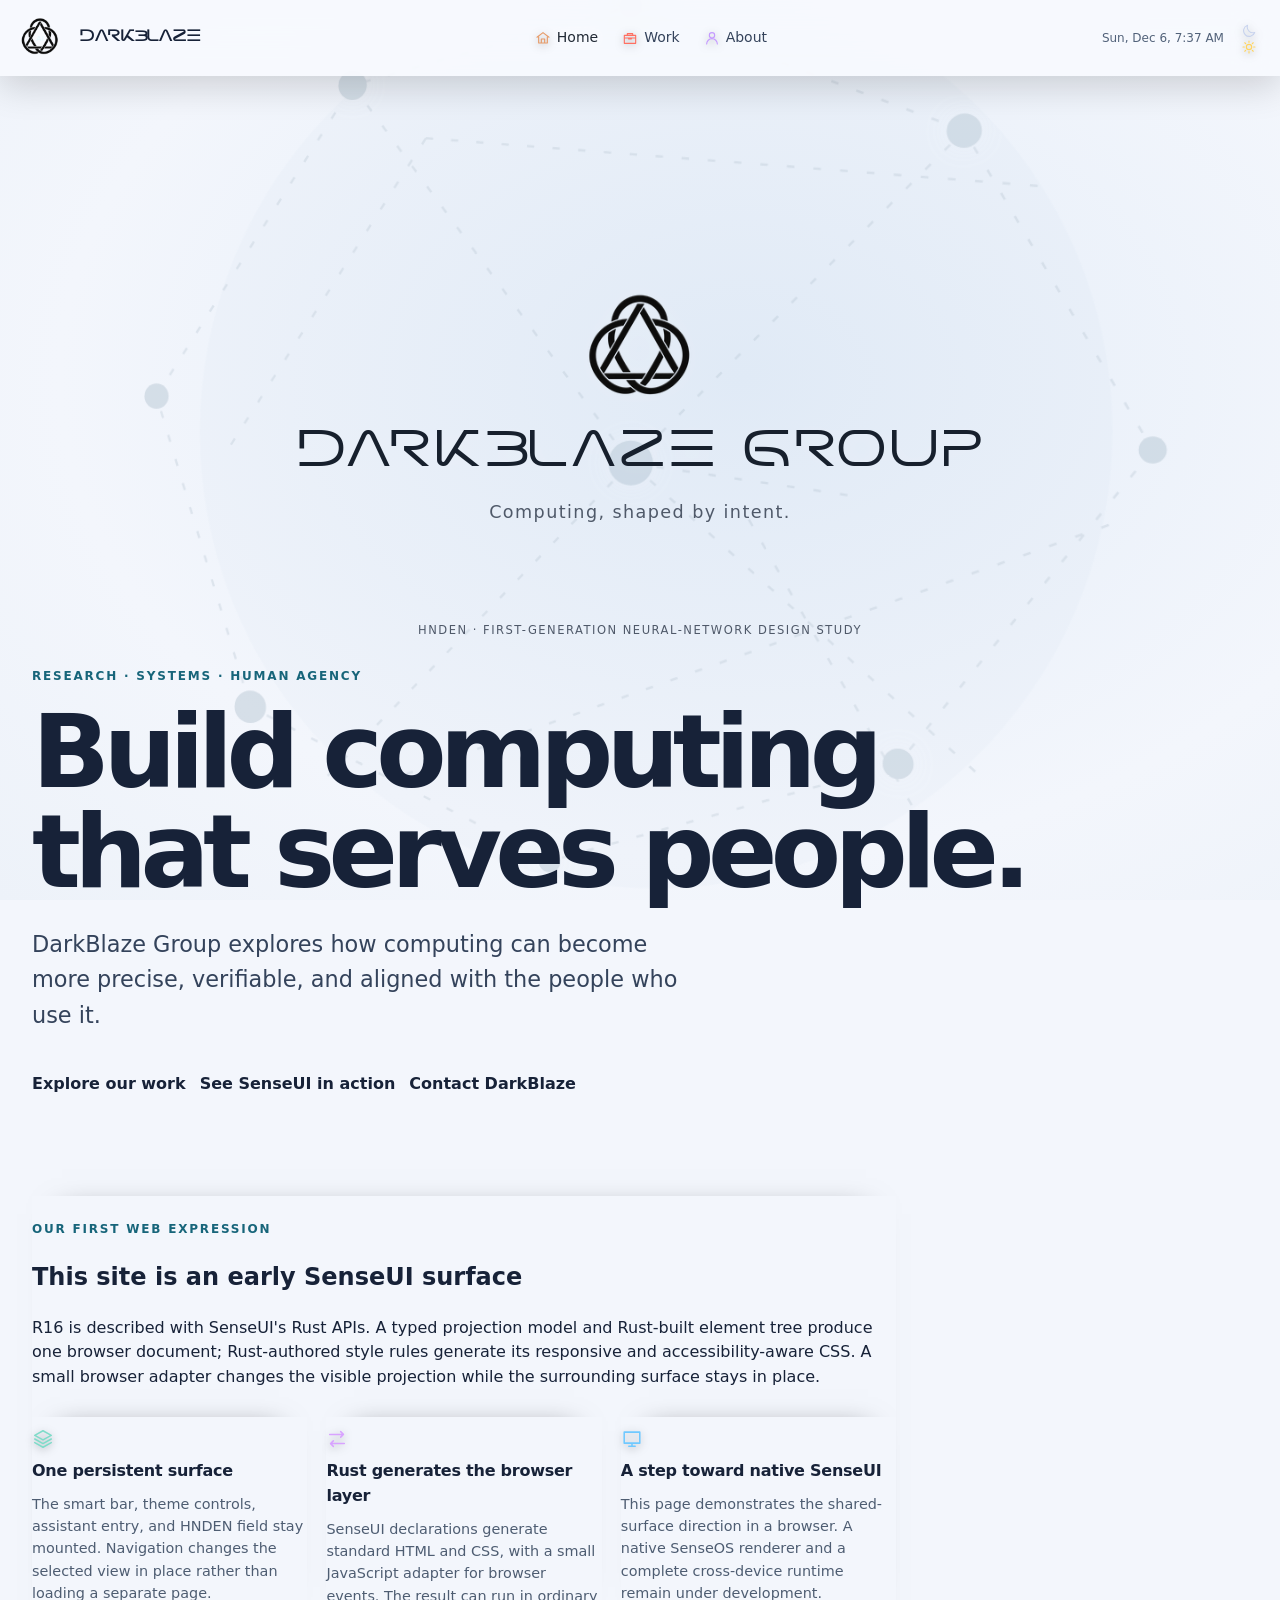
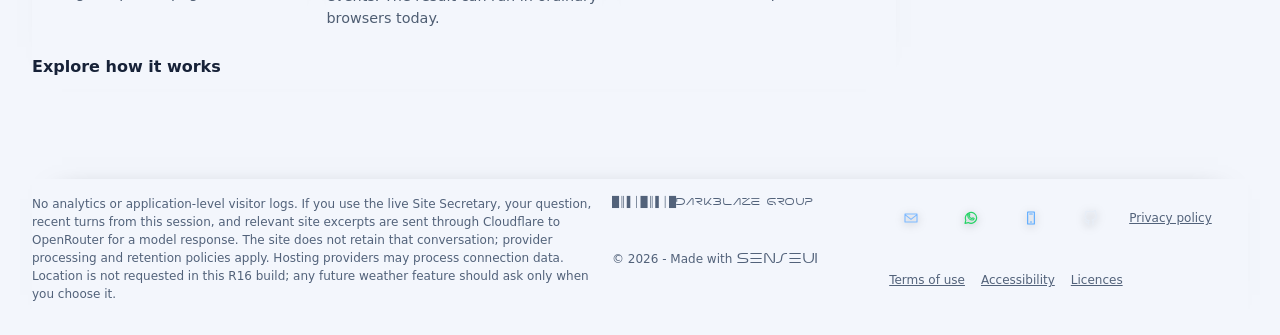
==== commit 6092a6e9: "Publish DarkBlaze R16.1 site" ====
--- a/index.html
+++ b/index.html
@@ -515,4 +515,4 @@
 
 Repository history: earliest commit author date 2026-11-07 · latest commit author date 2026-11-07 · latest observed repository push 2026-11-07. Earliest source record: Earliest commit in GitHub history: 2026-11-07. Repository created 2026-11-07. Formal project end date: not recorded. GitHub currently marks this repository public and not archived; neither commit nor push activity, nor the archive flag, establishes that the project ended.
 
-No dated semantic status note is available in the current inventory." data-roadmap-open="true" data-roadmap-status="Project repository · darkblaze-website" data-roadmap-title="darkblaze-website" type="button"><span class="portfolio-kind">Project repository</span><strong>darkblaze-website</strong><span class="portfolio-repository">darkblaze-website</span><span class="portfolio-summary">Public static release site for the DarkBlaze Group website.</span><span class="portfolio-range">2026-11-07 → 2026-11-07 · updated 2026-11-07 · no end date recorded</span></button></li></ul></section><div class="explanation-grid"><article class="explanation-card"><h2>A shared surface</h2><p>SenseUI explores one interface that can present different content across the web, mobile devices, and a future SenseOS environment. This R16 website is its first browser expression, generated from Rust and rendered by ordinary browsers.</p></article><article class="explanation-card"><h2>Systems with declared boundaries</h2><p>Universal Constraint Computing explores how a system&#39;s purpose, permissions, context, and limits can be made explicit. Sphere explores bounded mirroring between JSON, Rust, and raw-machine representations. Both remain active research directions.</p></article><article class="explanation-card"><h2>Research at different stages</h2><p>HNDEN is a first-generation neural-network design prototype. SenseOS, Rust-Sense, and the other portfolio projects are at different stages of exploration and implementation; the website describes their direction without presenting them as finished products.</p></article><article class="explanation-card"><h2>How we work</h2><p>We make individual contributions visible, use each person&#39;s skills, and distinguish demonstrated prototypes from goals and open questions. Progress should be tested and described at the level the evidence supports.</p></article></div><article class="explanation-card"><h2>What moves the work forward</h2><p>We are seeking aligned investment and engineering, research, and compute partners to help fund focused prototyping, validation, and the next development milestones. We want to grow the work without giving up independent technical direction or overstating what is already built.</p></article><a class="secondary-action" data-senseui-projection="work" href="#work">Explore the work</a></section><section aria-labelledby="hnden-title" class="projection hnden-projection" data-senseui-view="hnden" id="hnden"><p class="eyebrow">First-generation visual study</p><h1 id="hnden-title" tabindex="-1">HNDEN</h1><p class="hero-copy">HNDEN is our first-generation neural network design prototype: a spark of vision for systems whose relationships and changing activity can be understood as one connected whole.</p><figure class="project-art"><img alt="Blue geometric brain illustration with fine triangular connections and warm red accents" decoding="async" height="675" loading="lazy" src="assets/project-visuals/hnden-brain-concept.png" width="1200" /><figcaption class="project-art-caption"><span>Illustrative concept art—not a rendering of HNDEN · Photo by </span><a href="https://unsplash.com/@mcallage" rel="noopener noreferrer" target="_blank">Mirella Callage</a><span> on </span><a href="https://unsplash.com/photos/brain-with-blue-geometric-triangles-UanZeoDZmXU" rel="noopener noreferrer" target="_blank">Unsplash</a></figcaption></figure><div class="explanation-grid"><article class="explanation-card"><h2>The prototype</h2><p>This page presents the first generation of our neural network design idea. The moving field makes its central intent visible: explore how connected elements and their relationships could be considered together. It is an early design prototype, not a claim of a complete or validated neural network.</p></article><article class="explanation-card"><h2>How it works as an idea</h2><p>At a concept level, the design treats the network as a connected field. Changes among parts should be expressible in the wider pattern, so the system can preserve context as activity shifts. The motion is illustrative and does not document the implementation.</p></article><article class="explanation-card"><h2>What we plan to build</h2><p>Our plan is to turn the design into a measurable working prototype, validate its behavior, and test efficient execution across edge devices and larger compute. That requires dedicated engineering time and meaningful compute access.</p></article><article class="explanation-card"><h2>Build it without losing the point</h2><p>We are seeking aligned investors and research partners who can help fund engineering and compute while protecting privacy, user agency, and independent technical direction.</p></article></div><p class="prototype-disclosure">This is an early design prototype and visual explanation. It does not claim a complete, production-ready, or independently validated neural network.</p><a class="primary-action" href="mailto:admin@darkblaze.org?subject=HNDEN%20research%20and%20compute%20support">Discuss aligned research support</a></section><section aria-labelledby="sphere-title" class="projection" data-senseui-view="sphere" id="sphere"><p class="eyebrow">Rosetta + 0xAlexandria</p><h1 id="sphere-title" tabindex="-1">Sphere</h1><p class="hero-copy">Intent-driven mirroring: compile and decompile between bounded representations while keeping the declared goal and evidence in view.</p><article class="explanation-card"><h2>What mirroring means</h2><p>Sphere&#39;s current scope is JSON, Rust, and raw-machine representations. Within supported profiles, it explores compiling from declared intent into a target form and mirroring a supported form back for comparison, reducing dependence on writing every target syntax by hand. Each route is intent-driven, bounded, evidence-checked, and must refuse work it cannot support.</p></article><article class="explanation-card"><h2>The larger implication</h2><p>The design idea is not tied to one programming-language syntax. If a language can be calibrated against explicit intent and its output verified within declared bounds, the same compile-and-mirror loop could extend to it. We call this direction syntax-independent or language-independent mirroring. Broader language coverage is a research goal, not a current capability; it does not promise arbitrary code generation, zero translation effort, or lossless reversal.</p></article><article class="explanation-card"><h2>Why it matters</h2><p>If this direction matures, software builders and AI-assisted tools could make low-level choices easier to inspect, compare, and constrain. That could have wide consequences for portability and accountable automation. It is a research opportunity, not a current guarantee of safe or correct output.</p></article><article class="explanation-card"><h2>One programme</h2><p>Sphere is the umbrella effort. Rosetta explores structured translation between intent and target-specific representations; 0xAlexandria organizes machine-readable instruction profiles with their sources, scope, and evidence. They are parts of one effort, not separate products on this site.</p></article><article class="explanation-card"><h2>Where it stands</h2><p>There are working components and bounded, independently checked examples, but they cover selected forms and targets. Sphere is not a general-purpose compiler, a complete catalogue of every processor, or an end-to-end proof that generated programs behave as intended.</p></article><article class="explanation-card"><h2>What support can unlock</h2><p>Focused engineering, stronger target coverage, independent comparison against trusted tools, and end-to-end validation could show where the approach is useful and where it must refuse unsupported work.</p></article><div class="project-visual-pair"><figure class="project-art"><img alt="Symmetrical blue and orange radiating abstract pattern" decoding="async" height="675" loading="lazy" src="assets/project-visuals/sphere-radiating-form.png" width="1200" /><figcaption class="project-art-caption"><span>Illustrative representation study · Photo by </span><a href="https://unsplash.com/@marpicek" rel="noopener noreferrer" target="_blank">Marek Pavlík</a><span> on </span><a href="https://unsplash.com/photos/abstract-blue-and-orange-radiating-pattern-SXaZ0r1se8M" rel="noopener noreferrer" target="_blank">Unsplash</a></figcaption></figure><section aria-label="Mirroring at a glance: Conceptual flow across currently bounded representations; broader language support remains a research goal." class="visual-flow"><h2>Mirroring at a glance</h2><p class="visual-flow-note">Conceptual flow across currently bounded representations; broader language support remains a research goal.</p><ol class="visual-flow-track"><li class="visual-flow-step"><svg aria-hidden="true" class="line-icon icon-ucc" fill="none" focusable="false" height="16" stroke="currentColor" stroke-linecap="round" stroke-linejoin="round" stroke-width="1.7" viewBox="0 0 24 24" width="16"><path d="M12 3 4.5 6v5.3c0 4.8 3.2 8 7.5 9.7 4.3-1.7 7.5-4.9 7.5-9.7V6zM9 12.3l2 2 4-4.2"></path></svg><strong>Declared intent</strong><small>Goal and limits</small><span aria-hidden="true" class="visual-flow-arrow">→</span></li><li class="visual-flow-step"><svg aria-hidden="true" class="line-icon icon-sphere" fill="none" focusable="false" height="16" stroke="currentColor" stroke-linecap="round" stroke-linejoin="round" stroke-width="1.7" viewBox="0 0 24 24" width="16"><path d="M4 7h15m0 0-3-3m3 3-3 3M20 17H5m0 0 3 3m-3-3 3-3"></path></svg><strong>Supported profile</strong><small>Calibrated form</small><span aria-hidden="true" class="visual-flow-arrow">→</span></li><li class="visual-flow-step"><svg aria-hidden="true" class="line-icon icon-senseos" fill="none" focusable="false" height="16" stroke="currentColor" stroke-linecap="round" stroke-linejoin="round" stroke-width="1.7" viewBox="0 0 24 24" width="16"><path d="M3.5 4.5h17v12h-17zM8.5 20h7M12 16.5V20"></path></svg><strong>Representation</strong><small>JSON · Rust · raw machine</small><span aria-hidden="true" class="visual-flow-arrow">→</span></li><li class="visual-flow-step"><svg aria-hidden="true" class="line-icon icon-work" fill="none" focusable="false" height="16" stroke="currentColor" stroke-linecap="round" stroke-linejoin="round" stroke-width="1.7" viewBox="0 0 24 24" width="16"><path d="M3.5 8h17v12h-17zM8 8V5.5h8V8M3.5 12h17M10 12v1.5h4V12"></path></svg><strong>Mirror and compare</strong><small>Check against intent</small></li></ol></section></div><a class="secondary-action" data-senseui-projection="work" href="#work">Back to Work</a></section><section aria-labelledby="privacy-title" class="projection" data-senseui-view="privacy" id="privacy"><p class="eyebrow">Website information · owner review required</p><h1 id="privacy-title" tabindex="-1">Privacy notice</h1><p class="hero-copy">This notice describes the current R16 browser surface. Hosting-provider logging and retention have not been verified.</p><article class="explanation-card"><h2>Information handled by this page</h2><p>This static site does not run analytics, set tracking cookies, save browser storage, or create application-level visitor or interaction logs. The local clock uses your device time; theme choices stay in memory for this visit. When you use the live Site Secretary, your question, up to eight recent turns from the current page session, and relevant site excerpts are sent through a Cloudflare Worker to OpenRouter and the selected model provider to generate a reply. The deployed model is Cohere North Mini Code (free) through OpenRouter. The site does not retain the conversation; Cloudflare, OpenRouter, and the model provider may process request data under their own policies. Conversation context stays in page memory and is cleared when you clear it or leave/reload the page. This R16 build does not yet include a weather service and does not request location. When local weather is added, the browser must ask for location only after you choose that feature, and the notice must name the weather provider and explain that it receives the coordinates.</p></article><article class="explanation-card"><h2>Contact handoffs</h2><p>The Site Secretary keeps recent conversation in page memory for this visit, and you can clear it at any time. If you choose an email handoff, your email app opens a draft with the details you selected; nothing is sent until you review and send it. Choosing WhatsApp passes the prepared reply to WhatsApp. The site does not receive or retain either handoff.</p></article><article class="explanation-card"><h2>Connection data and hosting</h2><p>The website code does not implement application-level IP logging or send IP addresses to analytics. The web host, CDN, DNS, or network providers may still process connection data. Their logging and retention practices have not been verified; this notice cannot promise that no provider records an IP address.</p></article><article class="explanation-card"><h2>Changes and contact</h2><p>This notice reflects the current R16 source and needs owner review before public release. Questions can be sent to admin@darkblaze.org using your own email app.</p></article><a class="secondary-action" data-senseui-projection="work" href="#work">Back to Work</a></section><section aria-labelledby="terms-title" class="projection" data-senseui-view="terms" id="terms"><p class="eyebrow">Draft · owner and legal review required</p><h1 id="terms-title" tabindex="-1">Terms of use</h1><p class="hero-copy">These plain-language draft terms describe the intended use of the DarkBlaze Group website. They are not legal advice and have not been reviewed by counsel.</p><article class="explanation-card"><h2>Using this website</h2><p>This website introduces DarkBlaze Group research and development projects. Descriptions are informational, may change, and are not a delivery commitment, product guarantee, investment offer, or professional advice.</p></article><article class="explanation-card"><h2>Project status and materials</h2><p>Prototypes, demonstrations, and research summaries are at different stages of maturity. Do not rely on a prototype or visualization as a production service. Brand assets and project materials remain subject to their respective ownership and license terms.</p></article><article class="explanation-card"><h2>Contact and availability</h2><p>Email links are optional handoffs to your own app. You choose whether to send a message; the static site does not send messages or promise a response time. The website may be updated, interrupted, or withdrawn. These draft terms need owner and jurisdiction-specific legal review before launch.</p></article><a class="secondary-action" data-senseui-projection="work" href="#work">Back to Work</a></section><section aria-labelledby="accessibility-title" class="projection" data-senseui-view="accessibility" id="accessibility"><p class="eyebrow">Initial statement · manual checks pending</p><h1 id="accessibility-title" tabindex="-1">Accessibility statement</h1><p class="hero-copy">DarkBlaze aims to support keyboard use, readable contrast, reduced-motion preferences, responsive layouts, and clear control names.</p><article class="explanation-card"><h2>Current implementation</h2><p>R16 includes keyboard-operable links and controls, visible focus styling, responsive layouts, and a reduced-motion stylesheet. Browser-level accessibility scans and manual assistive-technology checks have not been run on this R16 checkpoint.</p></article><article class="explanation-card"><h2>Current limits</h2><p>A source-level review cannot establish full accessibility. Screen-reader, switch-control, zoom, and physical-device testing remain outstanding. Animated visual material may need additional descriptions.</p></article><article class="explanation-card"><h2>Report a barrier</h2><p>Email admin@darkblaze.org with the page and task affected, plus a way to reply if you want one. Your email app opens a draft; you choose whether to send it. Avoid sensitive information unless it is needed.</p></article><a class="secondary-action" data-senseui-projection="work" href="#work">Back to Work</a></section><section aria-labelledby="notices-title" class="projection" data-senseui-view="notices" id="notices"><p class="eyebrow">Website information</p><h1 id="notices-title" tabindex="-1">Credits and third-party notices</h1><p class="hero-copy">This page records source material and external components used by the current R16 browser surface.</p><article class="explanation-card"><h2>Website template</h2><p>The retained R15.2 source package includes the Mercer Lite template by Mike Smith Design, licensed for personal and commercial use and modification. Attribution is not required, though credit is appreciated. The licence prohibits reselling the template itself or presenting it as original work. See https://github.com/mikesmithdesign/mercer-lite.</p></article><article class="explanation-card"><h2>Images and browser dependencies</h2><p>The founder portrait and DarkBlaze logomark are served as local assets from the retained R15.2 package. Four additional PNG concept images are bundled locally and credited beside their sections: Mirella Callage&#39;s neural illustration, Umberto&#39;s circuit-board photo, Dzo&#39;s glass-render study, and Marek Pavlík&#39;s radiating abstract. They are illustrative, not product screenshots or implementation diagrams. Each source was marked free to use under the Unsplash License; attribution is included. R16 loads its own HTML, CSS, JavaScript, and local images without an external browser-side library.</p></article><article class="explanation-card"><h2>Build dependencies</h2><p>Rust crates are used at build time to generate the browser files. Their notices and licence terms remain part of the SenseUI repository&#39;s dependency and release review.</p></article><a class="secondary-action" data-senseui-projection="work" href="#work">Back to Work</a></section></main><footer class="site-footer"><p class="privacy-note">No analytics or application-level visitor logs. If you use the live Site Secretary, your question, recent turns from this session, and relevant site excerpts are sent through Cloudflare to OpenRouter for a model response. The site does not retain that conversation; provider processing and retention policies apply. Hosting providers may process connection data. Location is not requested in this R16 build; any future weather feature should ask only when you choose it.</p><p class="site-copyright"><span aria-hidden="true" class="footer-brand-mark">█║▌│█║▌│█DARKBLAZE GROUP</span><span class="sr-only">DarkBlaze Group</span><span>© 2026 - Made with </span><span class="footer-senseui">SenseUI</span></p><div class="footer-links"><a aria-label="Email DarkBlaze" href="mailto:admin@darkblaze.org"><svg aria-hidden="true" class="line-icon icon-mail" fill="none" focusable="false" height="16" stroke="currentColor" stroke-linecap="round" stroke-linejoin="round" stroke-width="1.7" viewBox="0 0 24 24" width="16"><path d="M3 6h18v12H3zM3 7l9 7 9-7"></path></svg></a><a aria-label="Message DarkBlaze on WhatsApp" href="https://wa.me/27847768997"><svg aria-hidden="true" class="line-icon icon-whatsapp" fill="none" focusable="false" height="16" stroke="currentColor" stroke-linecap="round" stroke-linejoin="round" stroke-width="1.7" viewBox="0 0 24 24" width="16"><path d="M20.5 11.5a8.5 8.5 0 0 1-12.6 7.4L3 20l1.2-4.5A8.5 8.5 0 1 1 20.5 11.5ZM9 8.5c.4 2.1 2.4 4.1 4.5 4.5l1.2-1.2 2 1c-.3 1.4-1.3 2.2-2.8 2.2-3.6-.2-6.6-3.2-6.8-6.8 0-1.5.8-2.5 2.2-2.8l1 2z"></path></svg></a><a aria-label="Call DarkBlaze" href="tel:+27847768997"><svg aria-hidden="true" class="line-icon icon-phone" fill="none" focusable="false" height="16" stroke="currentColor" stroke-linecap="round" stroke-linejoin="round" stroke-width="1.7" viewBox="0 0 24 24" width="16"><path d="M7 3h10v18H7zM10 6h4M11 18h2"></path></svg></a><a aria-label="DarkBlaze GitHub account" href="https://github.com/ekkerdtbilly-create"><svg aria-hidden="true" class="line-icon icon-github" fill="none" focusable="false" height="16" stroke="currentColor" stroke-linecap="round" stroke-linejoin="round" stroke-width="1.7" viewBox="0 0 24 24" width="16"><path d="M9 19c-4.3 1.3-4.3-2.2-6-2.5m12 5v-3.9a3.4 3.4 0 0 0-.9-2.7c3-.3 6.1-1.5 6.1-6.7a5.2 5.2 0 0 0-1.4-3.6 4.8 4.8 0 0 0-.1-3.6s-1.1-.3-3.7 1.4a12.7 12.7 0 0 0-6.7 0C5.7 1.7 4.6 2 4.6 2a4.8 4.8 0 0 0-.1 3.6 5.2 5.2 0 0 0-1.4 3.6c0 5.2 3.1 6.4 6.1 6.7A3.4 3.4 0 0 0 8.3 19v2.5"></path></svg></a><a data-senseui-projection="privacy" href="#privacy">Privacy policy</a><a data-senseui-projection="terms" href="#terms">Terms of use</a><a data-senseui-projection="accessibility" href="#accessibility">Accessibility</a><a data-senseui-projection="notices" href="#notices">Licences</a></div></footer><dialog aria-describedby="assistant-description" aria-labelledby="assistant-title" class="assistant-dialog" id="assistant-dialog" tabindex="-1"><div class="assistant-heading"><p class="eyebrow">DarkBlaze assistant</p><button aria-label="Close assistant" data-senseui-ai-close="true" type="button">Close</button></div><h2 id="assistant-title">How can I help?</h2><p class="assistant-limit" id="assistant-description">Hello. I’m your DarkBlaze Site Secretary. We can talk about the site, its projects, or other topics. I can use recent turns from this page session for context.</p><form data-senseui-ai-form="true"><label for="assistant-question">Ask the Site Secretary</label><input autocomplete="off" id="assistant-question" maxlength="240" name="question" required type="text" /><button id="assistant-submit" type="submit">Ask DarkBlaze</button></form><p aria-live="polite" class="assistant-reply" data-senseui-ai-reply="true" role="status">Replies stay in this browser.</p><button class="assistant-clear" id="assistant-clear" type="button">Clear conversation</button><nav aria-label="Pages and search results from the site assistant" class="assistant-actions" hidden id="assistant-actions"></nav><nav aria-label="Contact DarkBlaze" class="assistant-contact-actions"><a aria-label="Email this reply" hidden href="mailto:admin@darkblaze.org" id="assistant-email-reply"><svg aria-hidden="true" class="line-icon icon-mail" fill="none" focusable="false" height="16" stroke="currentColor" stroke-linecap="round" stroke-linejoin="round" stroke-width="1.7" viewBox="0 0 24 24" width="16"><path d="M3 6h18v12H3zM3 7l9 7 9-7"></path></svg></a><a aria-label="Share on WhatsApp" hidden href="https://wa.me/27847768997" id="assistant-whatsapp-reply"><svg aria-hidden="true" class="line-icon icon-whatsapp" fill="none" focusable="false" height="16" stroke="currentColor" stroke-linecap="round" stroke-linejoin="round" stroke-width="1.7" viewBox="0 0 24 24" width="16"><path d="M20.5 11.5a8.5 8.5 0 0 1-12.6 7.4L3 20l1.2-4.5A8.5 8.5 0 1 1 20.5 11.5ZM9 8.5c.4 2.1 2.4 4.1 4.5 4.5l1.2-1.2 2 1c-.3 1.4-1.3 2.2-2.8 2.2-3.6-.2-6.6-3.2-6.8-6.8 0-1.5.8-2.5 2.2-2.8l1 2z"></path></svg></a><a aria-label="Call +27 84 776 8997" href="tel:+27847768997"><svg aria-hidden="true" class="line-icon icon-phone" fill="none" focusable="false" height="16" stroke="currentColor" stroke-linecap="round" stroke-linejoin="round" stroke-width="1.7" viewBox="0 0 24 24" width="16"><path d="M7 3h10v18H7zM10 6h4M11 18h2"></path></svg></a></nav><details class="assistant-request" hidden id="assistant-request"><summary>Prepare an email request</summary><form id="assistant-request-form"><p class="assistant-limit">Your email app opens only after you choose the review link. The website does not send or save this request.</p><label for="request-type">Request type</label><select id="request-type"><option value="question">General question</option><option value="email">Ask for an email reply</option><option value="callback">Request a callback</option></select><div hidden id="request-email-field"><label for="request-email">Your email address</label><input autocomplete="email" id="request-email" maxlength="254" type="email" /></div><div hidden id="request-phone-field"><label for="request-phone">Phone number for callback</label><input autocomplete="tel" id="request-phone" maxlength="32" type="tel" /></div><button type="submit">Prepare draft</button><p aria-live="polite" hidden id="request-email-status" role="status"></p><a aria-label="Open email app to review and send" hidden href="mailto:admin@darkblaze.org" id="request-email-handoff"><svg aria-hidden="true" class="line-icon icon-mail" fill="none" focusable="false" height="16" stroke="currentColor" stroke-linecap="round" stroke-linejoin="round" stroke-width="1.7" viewBox="0 0 24 24" width="16"><path d="M3 6h18v12H3zM3 7l9 7 9-7"></path></svg></a></form></details></dialog><script defer src="surface.js"></script></body></html>
+No dated semantic status note is available in the current inventory." data-roadmap-open="true" data-roadmap-status="Project repository · darkblaze-website" data-roadmap-title="darkblaze-website" type="button"><span class="portfolio-kind">Project repository</span><strong>darkblaze-website</strong><span class="portfolio-repository">darkblaze-website</span><span class="portfolio-summary">Public static release site for the DarkBlaze Group website.</span><span class="portfolio-range">2026-11-07 → 2026-11-07 · updated 2026-11-07 · no end date recorded</span></button></li></ul></section><div class="explanation-grid"><article class="explanation-card"><h2>A shared surface</h2><p>SenseUI explores one interface that can present different content across the web, mobile devices, and a future SenseOS environment. This R16 website is its first browser expression, generated from Rust and rendered by ordinary browsers.</p></article><article class="explanation-card"><h2>Systems with declared boundaries</h2><p>Universal Constraint Computing explores how a system&#39;s purpose, permissions, context, and limits can be made explicit. Sphere explores bounded mirroring between JSON, Rust, and raw-machine representations. Both remain active research directions.</p></article><article class="explanation-card"><h2>Research at different stages</h2><p>HNDEN is a first-generation neural-network design prototype. SenseOS, Rust-Sense, and the other portfolio projects are at different stages of exploration and implementation; the website describes their direction without presenting them as finished products.</p></article><article class="explanation-card"><h2>How we work</h2><p>We make individual contributions visible, use each person&#39;s skills, and distinguish demonstrated prototypes from goals and open questions. Progress should be tested and described at the level the evidence supports.</p></article></div><article class="explanation-card"><h2>What moves the work forward</h2><p>We are seeking aligned investment and engineering, research, and compute partners to help fund focused prototyping, validation, and the next development milestones. We want to grow the work without giving up independent technical direction or overstating what is already built.</p></article><a class="secondary-action" data-senseui-projection="work" href="#work">Explore the work</a></section><section aria-labelledby="hnden-title" class="projection hnden-projection" data-senseui-view="hnden" id="hnden"><p class="eyebrow">First-generation visual study</p><h1 id="hnden-title" tabindex="-1">HNDEN</h1><p class="hero-copy">HNDEN is our first-generation neural network design prototype: a spark of vision for systems whose relationships and changing activity can be understood as one connected whole.</p><figure class="project-art"><img alt="Blue geometric brain illustration with fine triangular connections and warm red accents" decoding="async" height="675" loading="lazy" src="assets/project-visuals/hnden-brain-concept.png" width="1200" /><figcaption class="project-art-caption"><span>Illustrative concept art—not a rendering of HNDEN · Photo by </span><a href="https://unsplash.com/@mcallage" rel="noopener noreferrer" target="_blank">Mirella Callage</a><span> on </span><a href="https://unsplash.com/photos/brain-with-blue-geometric-triangles-UanZeoDZmXU" rel="noopener noreferrer" target="_blank">Unsplash</a></figcaption></figure><div class="explanation-grid"><article class="explanation-card"><h2>The prototype</h2><p>This page presents the first generation of our neural network design idea. The moving field makes its central intent visible: explore how connected elements and their relationships could be considered together. It is an early design prototype, not a claim of a complete or validated neural network.</p></article><article class="explanation-card"><h2>How it works as an idea</h2><p>At a concept level, the design treats the network as a connected field. Changes among parts should be expressible in the wider pattern, so the system can preserve context as activity shifts. The motion is illustrative and does not document the implementation.</p></article><article class="explanation-card"><h2>What we plan to build</h2><p>Our plan is to turn the design into a measurable working prototype, validate its behavior, and test efficient execution across edge devices and larger compute. That requires dedicated engineering time and meaningful compute access.</p></article><article class="explanation-card"><h2>Build it without losing the point</h2><p>We are seeking aligned investors and research partners who can help fund engineering and compute while protecting privacy, user agency, and independent technical direction.</p></article></div><p class="prototype-disclosure">This is an early design prototype and visual explanation. It does not claim a complete, production-ready, or independently validated neural network.</p><a class="primary-action" href="mailto:admin@darkblaze.org?subject=HNDEN%20research%20and%20compute%20support">Discuss aligned research support</a></section><section aria-labelledby="sphere-title" class="projection" data-senseui-view="sphere" id="sphere"><p class="eyebrow">Rosetta + 0xAlexandria</p><h1 id="sphere-title" tabindex="-1">Sphere</h1><p class="hero-copy">Intent-driven mirroring: compile and decompile between bounded representations while keeping the declared goal and evidence in view.</p><article class="explanation-card"><h2>What mirroring means</h2><p>Sphere&#39;s current scope is JSON, Rust, and raw-machine representations. Within supported profiles, it explores compiling from declared intent into a target form and mirroring a supported form back for comparison, reducing dependence on writing every target syntax by hand. Each route is intent-driven, bounded, evidence-checked, and must refuse work it cannot support.</p></article><article class="explanation-card"><h2>The larger implication</h2><p>The design idea is not tied to one programming-language syntax. If a language can be calibrated against explicit intent and its output verified within declared bounds, the same compile-and-mirror loop could extend to it. We call this direction syntax-independent or language-independent mirroring. Broader language coverage is a research goal, not a current capability; it does not promise arbitrary code generation, zero translation effort, or lossless reversal.</p></article><article class="explanation-card"><h2>Why it matters</h2><p>If this direction matures, software builders and AI-assisted tools could make low-level choices easier to inspect, compare, and constrain. That could have wide consequences for portability and accountable automation. It is a research opportunity, not a current guarantee of safe or correct output.</p></article><article class="explanation-card"><h2>One programme</h2><p>Sphere is the umbrella effort. Rosetta explores structured translation between intent and target-specific representations; 0xAlexandria organizes machine-readable instruction profiles with their sources, scope, and evidence. They are parts of one effort, not separate products on this site.</p></article><article class="explanation-card"><h2>Where it stands</h2><p>There are working components and bounded, independently checked examples, but they cover selected forms and targets. Sphere is not a general-purpose compiler, a complete catalogue of every processor, or an end-to-end proof that generated programs behave as intended.</p></article><article class="explanation-card"><h2>What support can unlock</h2><p>Focused engineering, stronger target coverage, independent comparison against trusted tools, and end-to-end validation could show where the approach is useful and where it must refuse unsupported work.</p></article><div class="project-visual-pair"><figure class="project-art"><img alt="Symmetrical blue and orange radiating abstract pattern" decoding="async" height="675" loading="lazy" src="assets/project-visuals/sphere-radiating-form.png" width="1200" /><figcaption class="project-art-caption"><span>Illustrative representation study · Photo by </span><a href="https://unsplash.com/@marpicek" rel="noopener noreferrer" target="_blank">Marek Pavlík</a><span> on </span><a href="https://unsplash.com/photos/abstract-blue-and-orange-radiating-pattern-SXaZ0r1se8M" rel="noopener noreferrer" target="_blank">Unsplash</a></figcaption></figure><section aria-label="Mirroring at a glance: Conceptual flow across currently bounded representations; broader language support remains a research goal." class="visual-flow"><h2>Mirroring at a glance</h2><p class="visual-flow-note">Conceptual flow across currently bounded representations; broader language support remains a research goal.</p><ol class="visual-flow-track"><li class="visual-flow-step"><svg aria-hidden="true" class="line-icon icon-ucc" fill="none" focusable="false" height="16" stroke="currentColor" stroke-linecap="round" stroke-linejoin="round" stroke-width="1.7" viewBox="0 0 24 24" width="16"><path d="M12 3 4.5 6v5.3c0 4.8 3.2 8 7.5 9.7 4.3-1.7 7.5-4.9 7.5-9.7V6zM9 12.3l2 2 4-4.2"></path></svg><strong>Declared intent</strong><small>Goal and limits</small><span aria-hidden="true" class="visual-flow-arrow">→</span></li><li class="visual-flow-step"><svg aria-hidden="true" class="line-icon icon-sphere" fill="none" focusable="false" height="16" stroke="currentColor" stroke-linecap="round" stroke-linejoin="round" stroke-width="1.7" viewBox="0 0 24 24" width="16"><path d="M4 7h15m0 0-3-3m3 3-3 3M20 17H5m0 0 3 3m-3-3 3-3"></path></svg><strong>Supported profile</strong><small>Calibrated form</small><span aria-hidden="true" class="visual-flow-arrow">→</span></li><li class="visual-flow-step"><svg aria-hidden="true" class="line-icon icon-senseos" fill="none" focusable="false" height="16" stroke="currentColor" stroke-linecap="round" stroke-linejoin="round" stroke-width="1.7" viewBox="0 0 24 24" width="16"><path d="M3.5 4.5h17v12h-17zM8.5 20h7M12 16.5V20"></path></svg><strong>Representation</strong><small>JSON · Rust · raw machine</small><span aria-hidden="true" class="visual-flow-arrow">→</span></li><li class="visual-flow-step"><svg aria-hidden="true" class="line-icon icon-work" fill="none" focusable="false" height="16" stroke="currentColor" stroke-linecap="round" stroke-linejoin="round" stroke-width="1.7" viewBox="0 0 24 24" width="16"><path d="M3.5 8h17v12h-17zM8 8V5.5h8V8M3.5 12h17M10 12v1.5h4V12"></path></svg><strong>Mirror and compare</strong><small>Check against intent</small></li></ol></section></div><a class="secondary-action" data-senseui-projection="work" href="#work">Back to Work</a></section><section aria-labelledby="privacy-title" class="projection" data-senseui-view="privacy" id="privacy"><p class="eyebrow">Website information · owner review required</p><h1 id="privacy-title" tabindex="-1">Privacy notice</h1><p class="hero-copy">This notice describes the current R16 browser surface. Hosting-provider logging and retention have not been verified.</p><article class="explanation-card"><h2>Information handled by this page</h2><p>This static site does not run analytics, set tracking cookies, save browser storage, or create application-level visitor or interaction logs. The local clock uses your device time; theme choices stay in memory for this visit. When you use the live Site Secretary, your message (up to 240 characters), up to eight prior turns (1,200 characters per turn), and up to 12,000 characters of relevant site excerpts are sent through a Cloudflare Worker to OpenRouter and the selected model provider to generate a reply. The deployed model is Cohere North Mini Code (free) through OpenRouter. The site does not retain the conversation; Cloudflare, OpenRouter, and the model provider may process request data under their own policies. Conversation context stays in page memory and is cleared when you clear it or leave/reload the page. This R16 build does not yet include a weather service and does not request location. When local weather is added, the browser must ask for location only after you choose that feature, and the notice must name the weather provider and explain that it receives the coordinates.</p></article><article class="explanation-card"><h2>Contact handoffs</h2><p>The Site Secretary keeps recent conversation in page memory for this visit, and you can clear it at any time. If you choose an email handoff, your email app opens a draft with the details you selected; nothing is sent until you review and send it. Choosing WhatsApp passes the prepared reply to WhatsApp. The site does not receive or retain either handoff.</p></article><article class="explanation-card"><h2>Connection data and hosting</h2><p>The website code does not implement application-level IP logging or send IP addresses to analytics. The web host, CDN, DNS, or network providers may still process connection data. Their logging and retention practices have not been verified; this notice cannot promise that no provider records an IP address.</p></article><article class="explanation-card"><h2>Changes and contact</h2><p>This notice reflects the current R16 source and needs owner review before public release. Questions can be sent to admin@darkblaze.org using your own email app.</p></article><a class="secondary-action" data-senseui-projection="work" href="#work">Back to Work</a></section><section aria-labelledby="terms-title" class="projection" data-senseui-view="terms" id="terms"><p class="eyebrow">Draft · owner and legal review required</p><h1 id="terms-title" tabindex="-1">Terms of use</h1><p class="hero-copy">These plain-language draft terms describe the intended use of the DarkBlaze Group website. They are not legal advice and have not been reviewed by counsel.</p><article class="explanation-card"><h2>Using this website</h2><p>This website introduces DarkBlaze Group research and development projects. Descriptions are informational, may change, and are not a delivery commitment, product guarantee, investment offer, or professional advice.</p></article><article class="explanation-card"><h2>Project status and materials</h2><p>Prototypes, demonstrations, and research summaries are at different stages of maturity. Do not rely on a prototype or visualization as a production service. Brand assets and project materials remain subject to their respective ownership and license terms.</p></article><article class="explanation-card"><h2>Contact and availability</h2><p>Email links are optional handoffs to your own app. You choose whether to send a message; the static site does not send messages or promise a response time. The website may be updated, interrupted, or withdrawn. These draft terms need owner and jurisdiction-specific legal review before launch.</p></article><a class="secondary-action" data-senseui-projection="work" href="#work">Back to Work</a></section><section aria-labelledby="accessibility-title" class="projection" data-senseui-view="accessibility" id="accessibility"><p class="eyebrow">Initial statement · manual checks pending</p><h1 id="accessibility-title" tabindex="-1">Accessibility statement</h1><p class="hero-copy">DarkBlaze aims to support keyboard use, readable contrast, reduced-motion preferences, responsive layouts, and clear control names.</p><article class="explanation-card"><h2>Current implementation</h2><p>R16 includes keyboard-operable links and controls, visible focus styling, responsive layouts, and a reduced-motion stylesheet. Browser-level accessibility scans and manual assistive-technology checks have not been run on this R16 checkpoint.</p></article><article class="explanation-card"><h2>Current limits</h2><p>A source-level review cannot establish full accessibility. Screen-reader, switch-control, zoom, and physical-device testing remain outstanding. Animated visual material may need additional descriptions.</p></article><article class="explanation-card"><h2>Report a barrier</h2><p>Email admin@darkblaze.org with the page and task affected, plus a way to reply if you want one. Your email app opens a draft; you choose whether to send it. Avoid sensitive information unless it is needed.</p></article><a class="secondary-action" data-senseui-projection="work" href="#work">Back to Work</a></section><section aria-labelledby="notices-title" class="projection" data-senseui-view="notices" id="notices"><p class="eyebrow">Website information</p><h1 id="notices-title" tabindex="-1">Credits and third-party notices</h1><p class="hero-copy">This page records source material and external components used by the current R16 browser surface.</p><article class="explanation-card"><h2>Website template</h2><p>The retained R15.2 source package includes the Mercer Lite template by Mike Smith Design, licensed for personal and commercial use and modification. Attribution is not required, though credit is appreciated. The licence prohibits reselling the template itself or presenting it as original work. See https://github.com/mikesmithdesign/mercer-lite.</p></article><article class="explanation-card"><h2>Images and browser dependencies</h2><p>The founder portrait and DarkBlaze logomark are served as local assets from the retained R15.2 package. Four additional PNG concept images are bundled locally and credited beside their sections: Mirella Callage&#39;s neural illustration, Umberto&#39;s circuit-board photo, Dzo&#39;s glass-render study, and Marek Pavlík&#39;s radiating abstract. They are illustrative, not product screenshots or implementation diagrams. Each source was marked free to use under the Unsplash License; attribution is included. R16 loads its own HTML, CSS, JavaScript, and local images without an external browser-side library.</p></article><article class="explanation-card"><h2>Build dependencies</h2><p>Rust crates are used at build time to generate the browser files. Their notices and licence terms remain part of the SenseUI repository&#39;s dependency and release review.</p></article><a class="secondary-action" data-senseui-projection="work" href="#work">Back to Work</a></section></main><footer class="site-footer"><p class="privacy-note">No analytics or application-level visitor logs. If you use the live Site Secretary, your question, recent turns from this session, and relevant site excerpts are sent through Cloudflare to OpenRouter for a model response. The site does not retain that conversation; provider processing and retention policies apply. Hosting providers may process connection data. Location is not requested in this R16 build; any future weather feature should ask only when you choose it.</p><p class="site-copyright"><span aria-hidden="true" class="footer-brand-mark">█║▌│█║▌│█DARKBLAZE GROUP</span><span class="sr-only">DarkBlaze Group</span><span>© 2026 - Made with </span><span class="footer-senseui">SenseUI</span></p><div class="footer-links"><a aria-label="Email DarkBlaze" href="mailto:admin@darkblaze.org"><svg aria-hidden="true" class="line-icon icon-mail" fill="none" focusable="false" height="16" stroke="currentColor" stroke-linecap="round" stroke-linejoin="round" stroke-width="1.7" viewBox="0 0 24 24" width="16"><path d="M3 6h18v12H3zM3 7l9 7 9-7"></path></svg></a><a aria-label="Message DarkBlaze on WhatsApp" href="https://wa.me/27847768997"><svg aria-hidden="true" class="line-icon icon-whatsapp" fill="none" focusable="false" height="16" stroke="currentColor" stroke-linecap="round" stroke-linejoin="round" stroke-width="1.7" viewBox="0 0 24 24" width="16"><path d="M20.5 11.5a8.5 8.5 0 0 1-12.6 7.4L3 20l1.2-4.5A8.5 8.5 0 1 1 20.5 11.5ZM9 8.5c.4 2.1 2.4 4.1 4.5 4.5l1.2-1.2 2 1c-.3 1.4-1.3 2.2-2.8 2.2-3.6-.2-6.6-3.2-6.8-6.8 0-1.5.8-2.5 2.2-2.8l1 2z"></path></svg></a><a aria-label="Call DarkBlaze" href="tel:+27847768997"><svg aria-hidden="true" class="line-icon icon-phone" fill="none" focusable="false" height="16" stroke="currentColor" stroke-linecap="round" stroke-linejoin="round" stroke-width="1.7" viewBox="0 0 24 24" width="16"><path d="M7 3h10v18H7zM10 6h4M11 18h2"></path></svg></a><a aria-label="DarkBlaze GitHub account" href="https://github.com/ekkerdtbilly-create"><svg aria-hidden="true" class="line-icon icon-github" fill="none" focusable="false" height="16" stroke="currentColor" stroke-linecap="round" stroke-linejoin="round" stroke-width="1.7" viewBox="0 0 24 24" width="16"><path d="M9 19c-4.3 1.3-4.3-2.2-6-2.5m12 5v-3.9a3.4 3.4 0 0 0-.9-2.7c3-.3 6.1-1.5 6.1-6.7a5.2 5.2 0 0 0-1.4-3.6 4.8 4.8 0 0 0-.1-3.6s-1.1-.3-3.7 1.4a12.7 12.7 0 0 0-6.7 0C5.7 1.7 4.6 2 4.6 2a4.8 4.8 0 0 0-.1 3.6 5.2 5.2 0 0 0-1.4 3.6c0 5.2 3.1 6.4 6.1 6.7A3.4 3.4 0 0 0 8.3 19v2.5"></path></svg></a><a data-senseui-projection="privacy" href="#privacy">Privacy policy</a><a data-senseui-projection="terms" href="#terms">Terms of use</a><a data-senseui-projection="accessibility" href="#accessibility">Accessibility</a><a data-senseui-projection="notices" href="#notices">Licences</a></div></footer><dialog aria-labelledby="assistant-title" class="assistant-dialog" id="assistant-dialog" tabindex="-1"><div class="assistant-heading"><div><p class="eyebrow">DarkBlaze assistant</p><h2 id="assistant-title">Site Secretary</h2></div><button aria-label="Close assistant" data-senseui-ai-close="true" type="button"><svg aria-hidden="true" class="line-icon icon-close" fill="none" focusable="false" height="16" stroke="currentColor" stroke-linecap="round" stroke-linejoin="round" stroke-width="1.7" viewBox="0 0 24 24" width="16"><path d="M5 5l14 14M19 5 5 19"></path></svg></button></div><p class="assistant-limit sr-only" id="assistant-description">Conversation stays in this browser tab until you clear it or reload the page. Your message is limited to 240 characters; up to four prior exchanges (1,200 characters per turn) and up to 12,000 characters of relevant site context may be sent to the AI service.</p><p class="assistant-session-note">Session-only chat · messages and recent context go to the AI service</p><section aria-label="Conversation with the DarkBlaze Site Secretary" class="assistant-thread" id="assistant-thread"><div aria-label="Conversation messages" aria-live="off" aria-relevant="additions text" class="assistant-messages" id="assistant-messages" role="log"><p class="assistant-empty-state" id="assistant-empty-state">Hello. I’m your DarkBlaze Site Secretary. Ask me about this site, its projects, or anything else.</p></div><p aria-live="polite" class="sr-only" id="assistant-status" role="status"></p><div class="assistant-followups" id="assistant-followups"><button class="assistant-clear" id="assistant-clear" type="button">Clear conversation</button><nav aria-label="Pages and search results from the site assistant" class="assistant-actions" hidden id="assistant-actions"></nav><nav aria-label="Contact DarkBlaze" class="assistant-contact-actions"><a aria-label="Email this reply" hidden href="mailto:admin@darkblaze.org" id="assistant-email-reply"><svg aria-hidden="true" class="line-icon icon-mail" fill="none" focusable="false" height="16" stroke="currentColor" stroke-linecap="round" stroke-linejoin="round" stroke-width="1.7" viewBox="0 0 24 24" width="16"><path d="M3 6h18v12H3zM3 7l9 7 9-7"></path></svg></a><a aria-label="Share on WhatsApp" hidden href="https://wa.me/27847768997" id="assistant-whatsapp-reply"><svg aria-hidden="true" class="line-icon icon-whatsapp" fill="none" focusable="false" height="16" stroke="currentColor" stroke-linecap="round" stroke-linejoin="round" stroke-width="1.7" viewBox="0 0 24 24" width="16"><path d="M20.5 11.5a8.5 8.5 0 0 1-12.6 7.4L3 20l1.2-4.5A8.5 8.5 0 1 1 20.5 11.5ZM9 8.5c.4 2.1 2.4 4.1 4.5 4.5l1.2-1.2 2 1c-.3 1.4-1.3 2.2-2.8 2.2-3.6-.2-6.6-3.2-6.8-6.8 0-1.5.8-2.5 2.2-2.8l1 2z"></path></svg></a><a aria-label="Call +27 84 776 8997" href="tel:+27847768997"><svg aria-hidden="true" class="line-icon icon-phone" fill="none" focusable="false" height="16" stroke="currentColor" stroke-linecap="round" stroke-linejoin="round" stroke-width="1.7" viewBox="0 0 24 24" width="16"><path d="M7 3h10v18H7zM10 6h4M11 18h2"></path></svg></a></nav><details class="assistant-request" hidden id="assistant-request"><summary>Prepare an email request</summary><form id="assistant-request-form"><p class="assistant-limit">Your email app opens only after you choose the review link. The website does not send or save this request.</p><label for="request-type">Request type</label><select id="request-type"><option value="question">General question</option><option value="email">Ask for an email reply</option><option value="callback">Request a callback</option></select><div hidden id="request-email-field"><label for="request-email">Your email address</label><input autocomplete="email" id="request-email" maxlength="254" type="email" /></div><div hidden id="request-phone-field"><label for="request-phone">Phone number for callback</label><input autocomplete="tel" id="request-phone" maxlength="32" type="tel" /></div><button type="submit">Prepare draft</button><p aria-live="polite" hidden id="request-email-status" role="status"></p><a aria-label="Open email app to review and send" hidden href="mailto:admin@darkblaze.org" id="request-email-handoff"><svg aria-hidden="true" class="line-icon icon-mail" fill="none" focusable="false" height="16" stroke="currentColor" stroke-linecap="round" stroke-linejoin="round" stroke-width="1.7" viewBox="0 0 24 24" width="16"><path d="M3 6h18v12H3zM3 7l9 7 9-7"></path></svg></a></form></details></div></section><form aria-describedby="assistant-description" class="assistant-composer" data-senseui-ai-form="true" id="assistant-composer"><label class="sr-only" for="assistant-question">Message the Site Secretary</label><textarea aria-describedby="assistant-compose-hint" autocomplete="off" enterkeyhint="send" id="assistant-question" maxlength="240" name="question" placeholder="Message the Site Secretary…" required rows="1"></textarea><button aria-label="Send message" id="assistant-submit" type="submit"><svg aria-hidden="true" class="line-icon icon-send" fill="none" focusable="false" height="16" stroke="currentColor" stroke-linecap="round" stroke-linejoin="round" stroke-width="1.7" viewBox="0 0 24 24" width="16"><path d="M21 3 10 14M21 3l-7 18-4-7-7-4z"></path></svg></button></form><p class="assistant-compose-hint sr-only" id="assistant-compose-hint">Enter sends. Shift plus Enter starts a new line. Messages are limited to 240 characters.</p></dialog><script defer src="surface.js"></script></body></html>
--- a/surface.css
+++ b/surface.css
@@ -286,13 +286,39 @@
   color: #124d5d;
   box-shadow: 0 0 0 2px rgba(0, 0, 0, .14);
 }
-body[data-theme=light] .assistant-dialog {
-  border-color: rgba(30, 48, 76, .55);
+body[data-theme=light] .assistant-dialog[open] {
   color: #172238;
-  background: rgba(250, 252, 255, .98);
-}
-body[data-theme=light] .assistant-reply {
-  color: #34435b;
+  background: rgba(250, 252, 255, .96);
+}
+body[data-theme=light] .assistant-empty-state, body[data-theme=light] .assistant-message-label {
+  color: #52627a;
+}
+body[data-theme=light] .assistant-session-note {
+  color: #52627a;
+}
+body[data-theme=light] .assistant-message {
+  background: rgba(21, 47, 78, .055);
+  box-shadow: 0 8px 24px -20px rgba(0, 0, 0, .3);
+}
+body[data-theme=light] .assistant-message-user {
+  background: rgba(48, 112, 170, .12);
+}
+body[data-theme=light] .assistant-composer {
+  background: rgba(20, 42, 68, .07);
+  box-shadow: 0 0 20px rgba(0, 0, 0, .08), 0 10px 28px rgba(0, 0, 0, .08);
+}
+body[data-theme=light] #assistant-question {
+  color: #172238;
+}
+body[data-theme=light] #assistant-question::placeholder {
+  color: #52627a;
+}
+body[data-theme=light] #assistant-submit {
+  color: #172238;
+  background: rgba(24, 73, 116, .11);
+}
+body[data-theme=light] .assistant-heading button {
+  color: #172238;
 }
 .brand-cluster {
   display: flex;
@@ -1384,25 +1410,33 @@
   display: inline-flex;
   align-items: center;
   justify-content: center;
-  min-width: 32px;
-  min-height: 32px;
+  min-width: 44px;
+  min-height: 44px;
   color: inherit;
 }
-.assistant-dialog {
+.assistant-dialog:not([open]) {
+  display: none;
+}
+.assistant-dialog[open] {
+  display: flex;
+  flex-direction: column;
   position: fixed;
-  inset: 5.5rem auto auto 1rem;
+  inset: 50% auto auto 50%;
+  transform: translate(-50%, -50%);
   margin: 0;
-  color: inherit;
-  z-index: 10;
-  width: min(24rem, calc(100vw - 2rem));
-  max-height: calc(100vh - 6.5rem);
-  overflow: auto;
-  border: 1px solid rgba(210, 232, 255, .4);
-  border-radius: 1rem;
-  padding: 20px;
-  background: rgba(8, 15, 31, .96);
-  box-shadow: 0 1rem 3rem rgba(0, 0, 0, .42);
-  backdrop-filter: blur(18px);
+  color: #edf4ff;
+  z-index: 100;
+  width: min(36rem, calc(100vw - 2rem));
+  height: min(42rem, calc(100dvh - 3rem));
+  max-height: calc(100dvh - 3rem);
+  min-height: min(28rem, calc(100dvh - 3rem));
+  overflow: hidden;
+  border: 0;
+  border-radius: 1.35rem;
+  padding: 1.1rem;
+  background: rgba(8, 15, 31, .94);
+  box-shadow: 0 0 48px rgba(255, 255, 255, .08), 0 1rem 3rem rgba(0, 0, 0, .5);
+  backdrop-filter: blur(22px) saturate(1.16);
 }
 .assistant-dialog::backdrop {
   background: rgba(2, 6, 16, .58);
@@ -1412,11 +1446,153 @@
   display: flex;
   align-items: center;
   justify-content: space-between;
-}
-.assistant-reply {
-  min-height: 24px;
-  color: #d3e1f4;
-  font-size: 13px;
+  gap: 1rem;
+  flex: 0 0 auto;
+}
+.assistant-heading .eyebrow {
+  margin: 0 0 .2rem;
+  font-size: .7rem;
+}
+.assistant-heading h2 {
+  margin: 0;
+  font-size: 1.15rem;
+  line-height: 1.25;
+}
+.assistant-heading button {
+  display: grid;
+  place-items: center;
+  width: 44px;
+  height: 44px;
+  border: 0;
+  border-radius: 50%;
+  color: inherit;
+  background: transparent;
+  cursor: pointer;
+}
+.assistant-session-note {
+  margin: .25rem 0 .2rem;
+  color: #a9bad0;
+  font-size: .7rem;
+  line-height: 1.45;
+}
+.assistant-thread {
+  display: flex;
+  flex: 1 1 auto;
+  flex-direction: column;
+  min-height: 0;
+  overflow-y: auto;
+  overscroll-behavior: contain;
+  scrollbar-width: thin;
+  padding: .8rem .25rem .55rem;
+}
+.assistant-messages {
+  display: flex;
+  flex-direction: column;
+  gap: .85rem;
+  flex: 1 0 auto;
+}
+.assistant-empty-state {
+  max-width: 32rem;
+  margin: auto;
+  padding: 2rem 1rem;
+  color: #c6d3e7;
+  text-align: center;
+  line-height: 1.65;
+}
+.assistant-message {
+  max-width: 90%;
+  padding: .75rem .9rem;
+  border: 0;
+  border-radius: 1.1rem;
+  background: rgba(255, 255, 255, .055);
+  box-shadow: 0 8px 24px -20px rgba(255, 255, 255, .4);
+}
+.assistant-message-user {
+  align-self: flex-end;
+  background: rgba(126, 184, 232, .16);
+}
+.assistant-message-assistant {
+  align-self: flex-start;
+}
+.assistant-message-label {
+  display: block;
+  margin-block-end: .25rem;
+  color: #a9bad0;
+  font-size: .68rem;
+  font-weight: 650;
+  letter-spacing: .035em;
+}
+.assistant-message-copy {
+  margin: 0;
+  color: inherit;
+  font-size: .92rem;
+  line-height: 1.55;
+  white-space: pre-wrap;
+  overflow-wrap: anywhere;
+}
+.assistant-message.is-pending .assistant-message-copy {
+  color: #a9bad0;
+}
+.assistant-followups {
+  flex: 0 0 auto;
+  margin-block-start: 1rem;
+}
+.assistant-composer {
+  display: flex;
+  align-items: flex-end;
+  gap: .55rem;
+  flex: 0 0 auto;
+  margin-block-start: .55rem;
+  padding: .55rem;
+  border: 0;
+  border-radius: 1.25rem;
+  background: rgba(255, 255, 255, .075);
+  box-shadow: 0 0 22px rgba(255, 255, 255, .07), 0 10px 28px rgba(0, 0, 0, .24);
+}
+#assistant-question {
+  flex: 1 1 auto;
+  width: 100%;
+  min-width: 0;
+  min-height: 44px;
+  max-height: 9rem;
+  resize: none;
+  border: 0;
+  border-radius: .9rem;
+  padding: .72rem .7rem;
+  color: #f4f7ff;
+  background: transparent;
+  font: inherit;
+  font-size: 16px;
+  line-height: 1.4;
+  overflow-y: auto;
+}
+#assistant-question::placeholder {
+  color: #aebbd0;
+  opacity: .82;
+}
+#assistant-question:focus-visible {
+  outline: 0;
+  box-shadow: 0 0 18px rgba(255, 255, 255, .28);
+}
+#assistant-submit {
+  display: grid;
+  flex: 0 0 44px;
+  place-items: center;
+  width: 44px;
+  height: 44px;
+  border: 0;
+  border-radius: 50%;
+  color: #f4f7ff;
+  background: rgba(168, 205, 245, .16);
+  cursor: pointer;
+  box-shadow: 0 0 18px rgba(255, 255, 255, .12);
+}
+#assistant-submit:disabled {
+  opacity: .5;
+  cursor: wait;
+}
+.assistant-compose-hint {
+  margin: 0;
 }
 .assistant-actions {
   display: grid;
@@ -1428,6 +1604,7 @@
   display: none;
 }
 .assistant-action {
+  min-height: 44px;
   border: 0;
   padding: .45rem .15rem;
   color: inherit;
@@ -1450,6 +1627,19 @@
   gap: 10px;
   margin-block: 12px;
 }
+.assistant-contact-actions a[hidden] {
+  display: none;
+}
+.assistant-retry {
+  min-height: 44px;
+  margin-block-start: .55rem;
+  padding: .35rem 0;
+  border: 0;
+  color: inherit;
+  background: transparent;
+  cursor: pointer;
+  box-shadow: 0 8px 20px -18px rgba(255, 255, 255, .5);
+}
 .assistant-contact-actions a, .assistant-request a {
   color: #a3e6ff;
   font-size: 13px;
@@ -1473,7 +1663,7 @@
   font-size: 12px;
 }
 #assistant-request-form input, #assistant-request-form select {
-  min-height: 40px;
+  min-height: 44px;
   border: 1px solid rgba(192, 225, 255, .45);
   border-radius: .45rem;
   padding: .5rem .65rem;
@@ -1516,7 +1706,7 @@
   border: 0;
   box-shadow: 0 10px 36px rgba(255, 255, 255, .08);
 }
-.theme-choice, .ai-indicator, .primary-action, .secondary-action, .assistant-dialog, #assistant-request-form button {
+.theme-choice, .ai-indicator, .primary-action, .secondary-action, #assistant-request-form button {
   border: 0;
   border-radius: 0;
   background: transparent;
@@ -1567,6 +1757,7 @@
   cursor: pointer;
 }
 .assistant-clear {
+  min-height: 44px;
   margin-block-start: .45rem;
   padding: .35rem 0;
   color: #c6cfdf;
@@ -1581,9 +1772,6 @@
   color: #fff;
   text-shadow: 0 0 10px rgba(255, 255, 255, .8);
 }
-.assistant-dialog {
-  box-shadow: 0 0 48px rgba(255, 255, 255, .08), 0 1rem 3rem rgba(0, 0, 0, .42);
-}
 :focus-visible {
   outline: 0;
   text-shadow: 0 0 12px rgba(255, 255, 255, .95);
@@ -1638,9 +1826,6 @@
   border-radius: 0;
   color: #172238;
   background: transparent;
-}
-body[data-theme=light] .assistant-dialog {
-  box-shadow: 0 0 42px rgba(0, 0, 0, .13), 0 1rem 3rem rgba(0, 0, 0, .16);
 }
 body[data-theme=light] :focus-visible {
   outline: 0;
@@ -1794,6 +1979,33 @@
   inset-block-end: -1.3rem;
   transform: rotate(90deg);
 }
+.assistant-dialog[open] {
+  inset: var(--assistant-viewport-top, 0px) 0 auto 0;
+  transform: none;
+  width: 100vw;
+  max-width: 100vw;
+  height: var(--assistant-viewport-height, 100dvh);
+  max-height: var(--assistant-viewport-height, 100dvh);
+  min-height: 0;
+  border-radius: 0;
+  padding: max(.8rem, env(safe-area-inset-top)) .85rem max(.7rem, env(safe-area-inset-bottom));
+  padding-inline: max(.85rem, env(safe-area-inset-left)) max(.85rem, env(safe-area-inset-right));
+}
+.assistant-thread {
+  padding-block-start: .55rem;
+  padding-inline: .15rem;
+}
+.assistant-message {
+  max-width: 94%;
+}
+.assistant-composer {
+  margin-block-start: .4rem;
+  padding: .4rem;
+}
+#assistant-question {
+  min-height: 44px;
+  font-size: 16px;
+}
 .site-footer {
   flex-direction: column;
   gap: 6px;
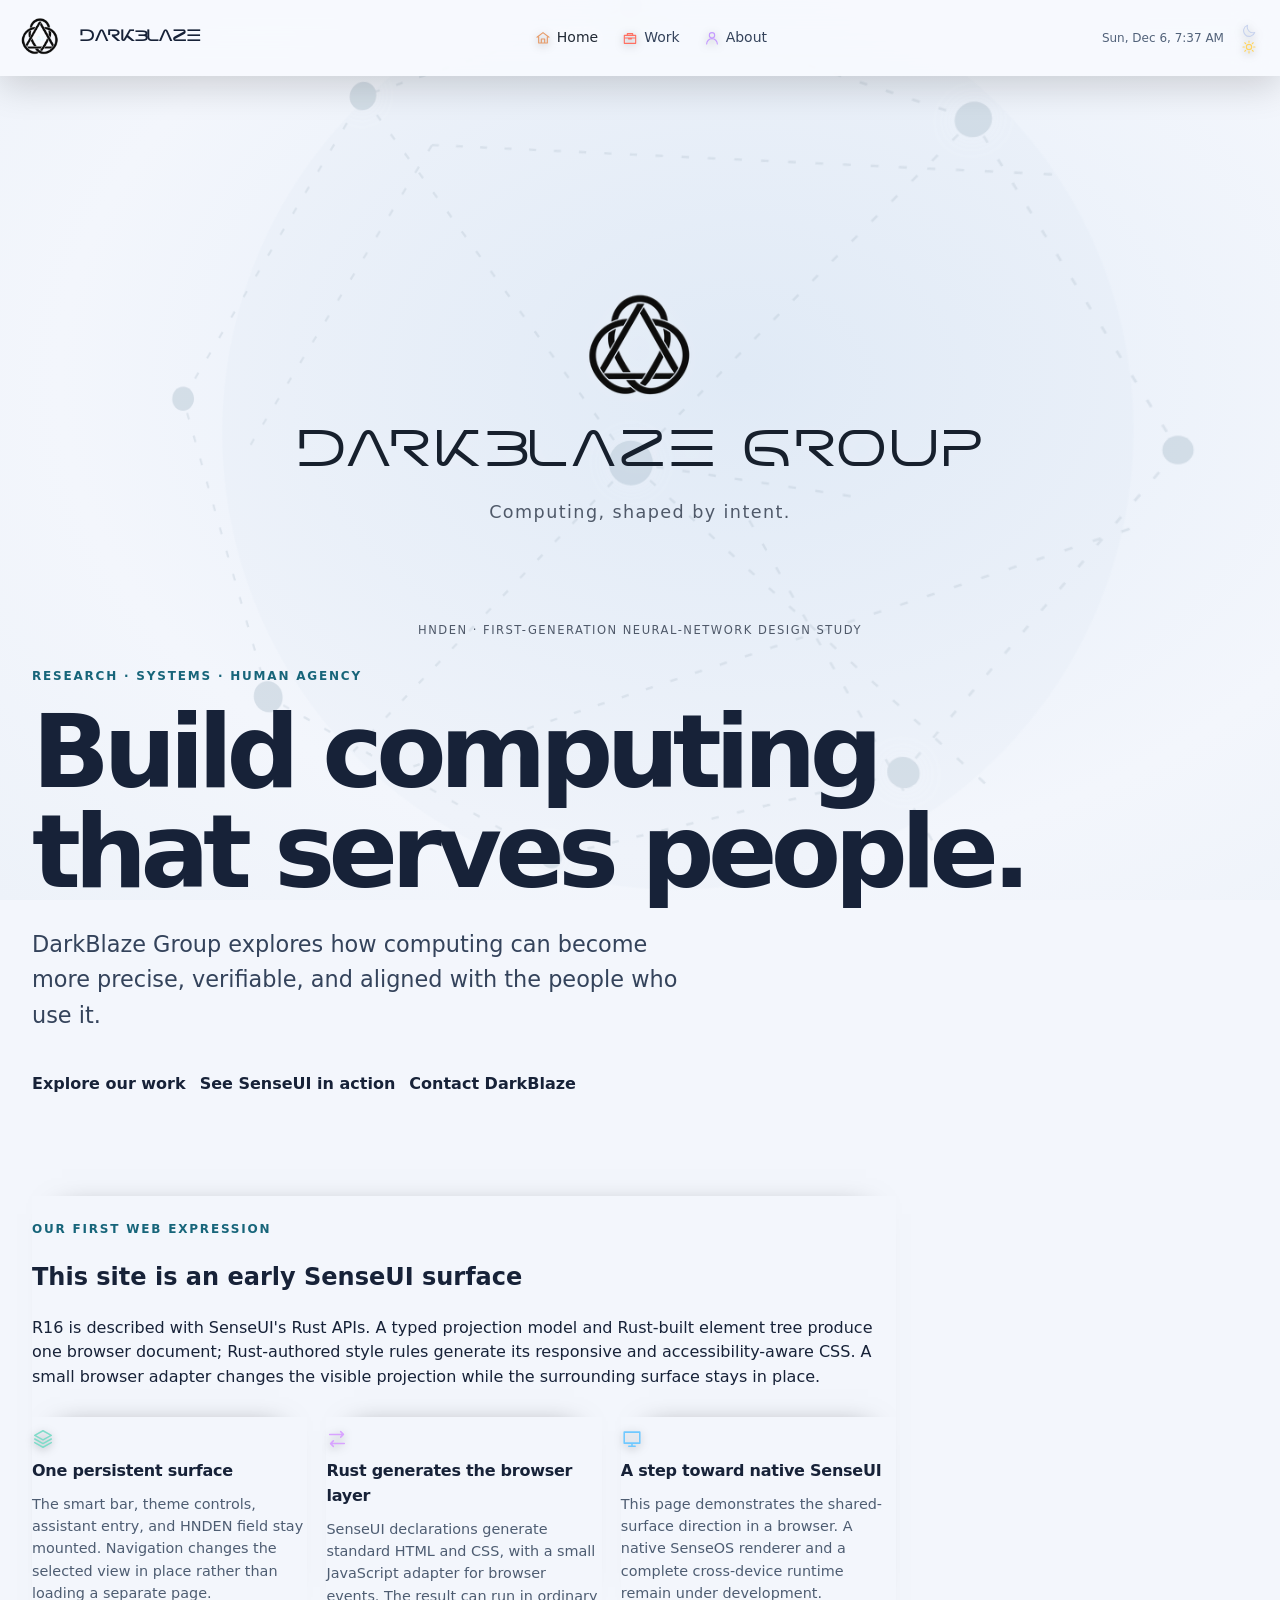
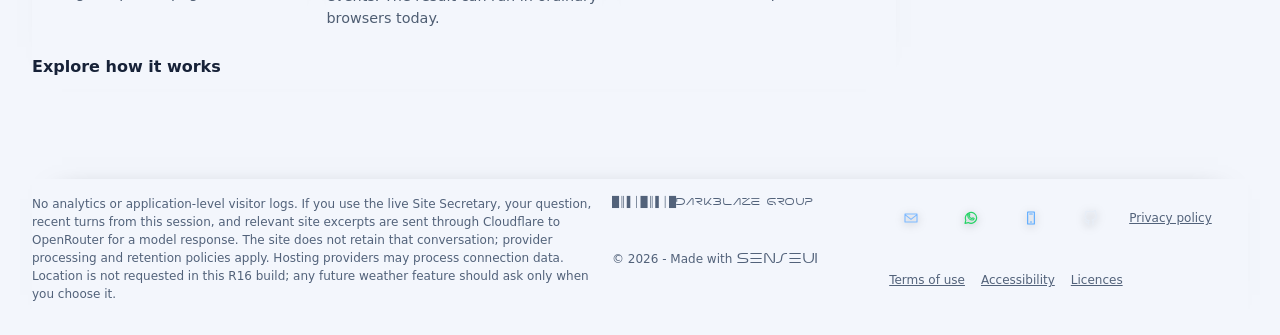
==== commit dc3063b1: "Publish DarkBlaze R16.2 AI chat refinements" ====
--- a/index.html
+++ b/index.html
@@ -1,5 +1,5 @@
 <!doctype html>
-<html lang="en"><head><meta charset="utf-8" /><meta content="width=device-width, initial-scale=1" name="viewport" /><meta content="DarkBlaze Group develops research and prototypes across computer systems, adaptive interfaces, and neural-network design." name="description" /><meta content="#080d1a" name="theme-color" /><meta content="default-src &#39;self&#39;; base-uri &#39;none&#39;; object-src &#39;none&#39;; script-src &#39;self&#39;; style-src &#39;self&#39;; style-src-attr &#39;none&#39;; img-src &#39;self&#39;; connect-src &#39;none&#39;; form-action &#39;none&#39;; frame-src &#39;none&#39;" http-equiv="Content-Security-Policy" /><title>DarkBlaze Group</title><link href="surface.css" rel="stylesheet" /><link href="assets/brand/darkblaze-primary-logomark-144.png" rel="icon" type="image/png" /></head><body data-ambient-profile="quiet" data-projection="home" data-theme="auto"><a class="skip-link" href="#surface-content">Skip to main content</a><div aria-hidden="true" class="ambient-layer" data-hnden-ambient="true" data-profile="quiet" inert><svg aria-hidden="true" class="ambient-field" focusable="false" preserveAspectRatio="xMidYMid slice" viewBox="0 0 700 620"><circle class="ambient-glow" cx="350" cy="300" r="245"></circle><path class="ambient-lines" d="M80 280 192 110 345 72 520 143 615 310 486 475 301 532 134 452Z M192 110l153 207 175-174m-175 174 116 17m-116-17-167 172m167-172 185 165m-297-342-112 170m112-170 328 33m-153 174 95 167m-281-27 376-140"></path><g class="ambient-nodes"><circle cx="80" cy="280" r="7"></circle><circle cx="192" cy="110" r="8"></circle><circle cx="345" cy="72" r="6"></circle><circle cx="520" cy="143" r="9"></circle><circle cx="615" cy="310" r="7"></circle><circle cx="486" cy="475" r="8"></circle><circle cx="301" cy="532" r="6"></circle><circle cx="134" cy="452" r="9"></circle><circle cx="345" cy="317" r="12"></circle></g></svg></div><header class="smartbar"><div class="smartbar-shell"><div class="brand-cluster"><div class="brand-mark-wrap"><a aria-label="DarkBlaze home" class="brand-mark-link" data-senseui-projection="home" href="#home"><img alt="" height="144" src="assets/brand/darkblaze-primary-logomark-144.png" width="144" /></a><button aria-controls="assistant-dialog" aria-expanded="false" aria-label="Open DarkBlaze assistant. A live AI endpoint is configured." class="ai-indicator" data-ai-status="configured" data-senseui-ai-toggle="true" title="Live AI endpoint configured · connection becomes ready after a successful reply" type="button">AI</button></div><a class="brand-wordmark" data-senseui-projection="home" href="#home">DarkBlaze</a></div><nav aria-label="Primary" class="surface-navigation"><a aria-current="page" class="navigation-link" data-senseui-projection="home" href="#home"><svg aria-hidden="true" class="line-icon icon-home" fill="none" focusable="false" height="16" stroke="currentColor" stroke-linecap="round" stroke-linejoin="round" stroke-width="1.7" viewBox="0 0 24 24" width="16"><path d="M3 10.8 12 4l9 6.8M5.5 9v10.5h13V9M9.5 19.5v-6h5v6"></path></svg><span>Home</span></a><a class="navigation-link" data-senseui-projection="work" href="#work"><svg aria-hidden="true" class="line-icon icon-work" fill="none" focusable="false" height="16" stroke="currentColor" stroke-linecap="round" stroke-linejoin="round" stroke-width="1.7" viewBox="0 0 24 24" width="16"><path d="M3.5 8h17v12h-17zM8 8V5.5h8V8M3.5 12h17M10 12v1.5h4V12"></path></svg><span>Work</span></a><a class="navigation-link" data-senseui-projection="about" href="#about"><svg aria-hidden="true" class="line-icon icon-about" fill="none" focusable="false" height="16" stroke="currentColor" stroke-linecap="round" stroke-linejoin="round" stroke-width="1.7" viewBox="0 0 24 24" width="16"><path d="M20 21a8 8 0 0 0-16 0M12 12a4 4 0 1 0 0-8 4 4 0 0 0 0 8"></path></svg><span>About</span></a></nav><div aria-label="Local date, time, and display theme" class="reception-status" hidden="true" role="group"><time aria-label="Your local date and time" id="local-time">Local time</time><div class="theme-controls"><details class="theme-picker" id="theme-picker"><summary aria-label="Display theme: automatic" class="theme-choice" data-theme-toggle="true" id="theme-toggle"><svg aria-hidden="true" class="line-icon icon-moon" fill="none" focusable="false" height="16" id="theme-moon" stroke="currentColor" stroke-linecap="round" stroke-linejoin="round" stroke-width="1.7" viewBox="0 0 24 24" width="16"><path d="M20.5 14.2A8.5 8.5 0 0 1 9.8 3.5 8.5 8.5 0 1 0 20.5 14.2Z"></path></svg><svg aria-hidden="true" class="line-icon icon-sun" fill="none" focusable="false" height="16" hidden id="theme-sun" stroke="currentColor" stroke-linecap="round" stroke-linejoin="round" stroke-width="1.7" viewBox="0 0 24 24" width="16"><path d="M12 3v2M12 19v2M3 12h2M19 12h2M5.64 5.64l1.42 1.42m9.88 9.88 1.42 1.42m0-12.72-1.42 1.42m-9.88 9.88-1.42 1.42M16 12a4 4 0 1 1-8 0 4 4 0 0 1 8 0Z"></path></svg></summary><div aria-label="Choose display theme" class="theme-menu" role="group"><button aria-pressed="true" class="theme-option" data-theme-mode="auto" type="button">Automatic</button><button aria-pressed="false" class="theme-option" data-theme-mode="light" type="button">Day</button><button aria-pressed="false" class="theme-option" data-theme-mode="dark" type="button">Night</button></div></details></div></div></div></header><main id="surface-content" tabindex="-1"><section aria-labelledby="home-title" class="projection" data-senseui-view="home" id="home"><div aria-label="DarkBlaze Group introduction" class="home-intro"><p class="intro-quote">What if computing were shaped around human intent?</p><svg aria-hidden="true" class="intro-field" focusable="false" viewBox="0 0 700 360"><path class="intro-traces" d="M72 184 170 82 294 126 388 60 517 112 625 82 M72 184 156 292 294 126 356 286 517 112 584 272 356 286 213 214 72 184 M170 82 213 214 388 60 356 286 625 82 584 272"></path><g class="intro-nodes"><circle cx="72" cy="184" r="7"></circle><circle cx="170" cy="82" r="8"></circle><circle cx="294" cy="126" r="6"></circle><circle cx="388" cy="60" r="8"></circle><circle cx="517" cy="112" r="7"></circle><circle cx="625" cy="82" r="6"></circle><circle cx="156" cy="292" r="6"></circle><circle cx="213" cy="214" r="7"></circle><circle cx="356" cy="286" r="8"></circle><circle cx="584" cy="272" r="7"></circle></g></svg><div class="home-brand-lockup"><img alt="" class="home-brand-mark" height="144" src="assets/brand/darkblaze-primary-logomark-144.png" width="144" /><p class="home-wordmark">DarkBlaze Group</p><p class="home-slogan">Computing, shaped by intent.</p></div><p class="intro-caption">HNDEN · First-generation neural-network design study</p></div><p class="eyebrow">Research · systems · human agency</p><h1 id="home-title" tabindex="-1">Build computing that serves people.</h1><p class="hero-copy">DarkBlaze Group explores how computing can become more precise, verifiable, and aligned with the people who use it.</p><div class="home-actions"><a class="primary-action" data-senseui-projection="work" href="#work">Explore our work</a><a class="primary-action" data-senseui-projection="senseui" href="#senseui">See SenseUI in action</a><a class="secondary-action" href="mailto:admin@darkblaze.org">Contact DarkBlaze</a></div><section aria-labelledby="home-work-title" class="work-teaser"><p class="eyebrow">Our first web expression</p><h2 id="home-work-title">This site is an early SenseUI surface</h2><p>R16 is described with SenseUI&#39;s Rust APIs. A typed projection model and Rust-built element tree produce one browser document; Rust-authored style rules generate its responsive and accessibility-aware CSS. A small browser adapter changes the visible projection while the surrounding surface stays in place.</p><div aria-label="How this site is implemented" class="implementation-grid"><article class="implementation-note"><svg aria-hidden="true" class="line-icon icon-senseui" fill="none" focusable="false" height="16" stroke="currentColor" stroke-linecap="round" stroke-linejoin="round" stroke-width="1.7" viewBox="0 0 24 24" width="16"><path d="M12 3 3 8l9 5 9-5zM3 12l9 5 9-5M3 16l9 5 9-5"></path></svg><h3>One persistent surface</h3><p>The smart bar, theme controls, assistant entry, and HNDEN field stay mounted. Navigation changes the selected view in place rather than loading a separate page.</p></article><article class="implementation-note"><svg aria-hidden="true" class="line-icon icon-sphere" fill="none" focusable="false" height="16" stroke="currentColor" stroke-linecap="round" stroke-linejoin="round" stroke-width="1.7" viewBox="0 0 24 24" width="16"><path d="M4 7h15m0 0-3-3m3 3-3 3M20 17H5m0 0 3 3m-3-3 3-3"></path></svg><h3>Rust generates the browser layer</h3><p>SenseUI declarations generate standard HTML and CSS, with a small JavaScript adapter for browser events. The result can run in ordinary browsers today.</p></article><article class="implementation-note"><svg aria-hidden="true" class="line-icon icon-senseos" fill="none" focusable="false" height="16" stroke="currentColor" stroke-linecap="round" stroke-linejoin="round" stroke-width="1.7" viewBox="0 0 24 24" width="16"><path d="M3.5 4.5h17v12h-17zM8.5 20h7M12 16.5V20"></path></svg><h3>A step toward native SenseUI</h3><p>This page demonstrates the shared-surface direction in a browser. A native SenseOS renderer and a complete cross-device runtime remain under development.</p></article></div><a class="primary-action" data-senseui-projection="senseui" href="#senseui">Explore how it works</a></section></section><section aria-labelledby="work-title" class="projection" data-senseui-view="work" id="work"><p class="eyebrow">Research · systems · interfaces</p><h1 id="work-title" tabindex="-1">From system foundations to the screen in front of you.</h1><p class="hero-copy">We are building toward one coherent computing experience, from expressing system intent to the interface people use.</p><div class="project-finder"><label for="project-search">Find a project</label><input aria-describedby="project-search-help project-search-status" autocomplete="off" id="project-search" placeholder="Try Sphere or SenseUI" type="search" /><p id="project-search-help">Search project names and purposes. Search runs only in this browser tab.</p><p aria-live="polite" id="project-search-status" role="status">Showing all 129 project records.</p></div><div class="project-list"><a class="project-overview" data-project-search="ucc universal constraint computing framework system actions limits intent computing" data-senseui-projection="ucc" href="#ucc"><svg aria-hidden="true" class="line-icon icon-ucc" fill="none" focusable="false" height="16" stroke="currentColor" stroke-linecap="round" stroke-linejoin="round" stroke-width="1.7" viewBox="0 0 24 24" width="16"><path d="M12 3 4.5 6v5.3c0 4.8 3.2 8 7.5 9.7 4.3-1.7 7.5-4.9 7.5-9.7V6zM9 12.3l2 2 4-4.2"></path></svg><span class="project-overview-copy"><strong>Universal Constraint Computing</strong><small>Describe a system&#39;s purpose, allowed actions, and limits before it acts.</small></span></a><a class="project-overview" data-project-search="senseos operating system software boot computer programs files devices" data-senseui-projection="senseos" href="#senseos"><svg aria-hidden="true" class="line-icon icon-senseos" fill="none" focusable="false" height="16" stroke="currentColor" stroke-linecap="round" stroke-linejoin="round" stroke-width="1.7" viewBox="0 0 24 24" width="16"><path d="M3.5 4.5h17v12h-17zM8.5 20h7M12 16.5V20"></path></svg><span class="project-overview-copy"><strong>SenseOS</strong><small>Foundational software for starting a computer and managing programs, files, and devices.</small></span></a><a class="project-overview" data-project-search="senseui adaptive interface workspace screen tools content web mobile operating system" data-senseui-projection="senseui" href="#senseui"><svg aria-hidden="true" class="line-icon icon-senseui" fill="none" focusable="false" height="16" stroke="currentColor" stroke-linecap="round" stroke-linejoin="round" stroke-width="1.7" viewBox="0 0 24 24" width="16"><path d="M12 3 3 8l9 5 9-5zM3 12l9 5 9-5M3 16l9 5 9-5"></path></svg><span class="project-overview-copy"><strong>SenseUI</strong><small>One adaptive visual surface planned across web, mobile, and SenseOS.</small></span></a><a class="project-overview" data-project-search="sphere rosetta alexandria code translation intent machine instruction profiles json rust raw machine mirroring" data-senseui-projection="sphere" href="#sphere"><svg aria-hidden="true" class="line-icon icon-sphere" fill="none" focusable="false" height="16" stroke="currentColor" stroke-linecap="round" stroke-linejoin="round" stroke-width="1.7" viewBox="0 0 24 24" width="16"><path d="M4 7h15m0 0-3-3m3 3-3 3M20 17H5m0 0 3 3m-3-3 3-3"></path></svg><span class="project-overview-copy"><strong>Sphere · Rosetta + 0xAlexandria</strong><small>Syntax-independent, intent-driven mirroring across bounded JSON, Rust, and raw-machine forms.</small></span></a><a class="project-overview" data-project-search="hnden neural network design prototype visual showcase" data-senseui-projection="hnden" href="#hnden"><svg aria-hidden="true" class="line-icon icon-hnden" fill="none" focusable="false" height="16" stroke="currentColor" stroke-linecap="round" stroke-linejoin="round" stroke-width="1.7" viewBox="0 0 24 24" width="16"><path d="M5 6h.01M12 12h.01M19 5h.01M5 19h.01M19 18h.01M5 6l7 6 7-7M5 6v13l7-7m7-7v13l-7-6"></path></svg><span class="project-overview-copy"><strong>HNDEN</strong><small>Our first-generation neural-network design prototype and visual study.</small></span></a></div><section class="portfolio-direction"><h2>One direction, several connected efforts</h2><p>Universal Constraint Computing explores how a system&#39;s purpose and limits can be made explicit. Rust-Sense grows from SenseUI&#39;s declarative work toward a clearer, efficient way to express system structures and operations with Rust types. SenseOS is the operating-system foundation; SenseUI is the shared surface. Sphere brings Rosetta and 0xAlexandria together for syntax-independent, intent-driven mirroring among bounded JSON, Rust, and raw-machine forms, with calibrated support for more languages as a research goal. HNDEN is a separate first-generation neural-network design exploration.</p><p>These efforts are at different stages and are not yet one integrated product. The opportunity is to connect them through tested, reviewable milestones rather than assume the finished system.</p></section><h2 class="supporting-projects-title">Supporting projects and research</h2><p>Focused projects build practical capabilities around that direction.</p><div class="supporting-project-list"><article class="supporting-project" data-project-search="synapse rust agents coordination tools routing android arm64 mcp"><svg aria-hidden="true" class="line-icon icon-synapse" fill="none" focusable="false" height="16" stroke="currentColor" stroke-linecap="round" stroke-linejoin="round" stroke-width="1.7" viewBox="0 0 24 24" width="16"><path d="M5 5h.01M19 5h.01M12 12h.01M5 19h.01M19 19h.01M5 5l7 7 7-7M12 12l-7 7m7-7 7 7"></path></svg><div class="supporting-project-copy"><h3>Synapse · agent coordination</h3><p>Project documentation describes a Rust agent host with a terminal interface, state, model routing, and approval-gated tools. Device acceptance and production release gates remain open.</p><p class="supporting-next-step">Android ARM64 acceptance, provider/MCP integration review, and release validation.<strong>Useful next step: </strong></p></div></article><article class="supporting-project" data-project-search="memorycore memory curated context records rust local retrieval portability"><svg aria-hidden="true" class="line-icon icon-memorycore" fill="none" focusable="false" height="16" stroke="currentColor" stroke-linecap="round" stroke-linejoin="round" stroke-width="1.7" viewBox="0 0 24 24" width="16"><path d="M12 3 20 7.5v9L12 21l-8-4.5v-9zM4 7.5l8 4.5 8-4.5M12 12v9"></path></svg><div class="supporting-project-copy"><h3>MemoryCore · curated project memory</h3><p>A local Rust storage and retrieval component. Retrieval is not a pretrained semantic model.</p><p class="supporting-next-step">Portability, retrieval-quality evaluation, and storage reliability review.<strong>Useful next step: </strong></p></div></article><article class="supporting-project" data-project-search="nautilus model learning experiments dataset neural research baseline"><svg aria-hidden="true" class="line-icon icon-nautilus" fill="none" focusable="false" height="16" stroke="currentColor" stroke-linecap="round" stroke-linejoin="round" stroke-width="1.7" viewBox="0 0 24 24" width="16"><path d="M12 3a9 9 0 1 0 9 9M12 7a5 5 0 1 0 5 5M12 11a1 1 0 1 0 1 1"></path></svg><div class="supporting-project-copy"><h3>Nautilus · early model and learning experiments</h3><p>Recovered notebook and initialized runtime artifacts; no trained model, complete source dataset, or completed experiment is verified.</p><p class="supporting-next-step">Reproduce a baseline and establish licensed data before reporting measured results.<strong>Useful next step: </strong></p></div></article></div><section class="funding-invitation"><h2>Funding and practical support</h2><p>Aligned support can advance Rust-Sense and SenseUI integration, validate Sphere&#39;s bounded translation work, and give HNDEN the engineering time and compute needed for measured prototype trials. Independent review, accessibility work, and target-device testing are also priorities.</p><p>Cash startup funding is the priority; grants, compute credits, and technical or commercial partners can also help. The near-term goal is evidence-backed progress on selected milestones, not a claim that every project is production-ready.</p><p>Funding amount, legal entity details, and investment terms are not yet published.</p><a class="primary-action" href="mailto:admin@darkblaze.org?subject=DarkBlaze%20research%20and%20support">Discuss support</a></section></section><section aria-labelledby="ucc-title" class="projection" data-senseui-view="ucc" id="ucc"><p class="eyebrow">Research framework</p><h1 id="ucc-title" tabindex="-1">Universal Constraint Computing</h1><p class="hero-copy">Make a system&#39;s purpose, permissions, and limits explicit before it acts.</p><article class="explanation-card"><h2>The lens</h2><p>UCC is the lens for our work: describe what a system is asked to do, what it may do, and what must remain outside its reach. The research considers context, authority, possible effects, uncertainty, and resource limits alongside the requested outcome.</p></article><article class="explanation-card"><h2>Current status</h2><p>This is ongoing framework research. Complete end-to-end enforcement is not yet established.</p></article><section aria-label="UCC at a glance: A conceptual frame for declaring intent and boundaries; it is not a claim that complete enforcement is already available." class="visual-flow"><h2>UCC at a glance</h2><p class="visual-flow-note">A conceptual frame for declaring intent and boundaries; it is not a claim that complete enforcement is already available.</p><ol class="visual-flow-track"><li class="visual-flow-step"><svg aria-hidden="true" class="line-icon icon-ucc" fill="none" focusable="false" height="16" stroke="currentColor" stroke-linecap="round" stroke-linejoin="round" stroke-width="1.7" viewBox="0 0 24 24" width="16"><path d="M12 3 4.5 6v5.3c0 4.8 3.2 8 7.5 9.7 4.3-1.7 7.5-4.9 7.5-9.7V6zM9 12.3l2 2 4-4.2"></path></svg><strong>Purpose</strong><small>What is the system asked to do?</small><span aria-hidden="true" class="visual-flow-arrow">→</span></li><li class="visual-flow-step"><svg aria-hidden="true" class="line-icon icon-senseui" fill="none" focusable="false" height="16" stroke="currentColor" stroke-linecap="round" stroke-linejoin="round" stroke-width="1.7" viewBox="0 0 24 24" width="16"><path d="M12 3 3 8l9 5 9-5zM3 12l9 5 9-5M3 16l9 5 9-5"></path></svg><strong>Permissions</strong><small>Which actions are allowed?</small><span aria-hidden="true" class="visual-flow-arrow">→</span></li><li class="visual-flow-step"><svg aria-hidden="true" class="line-icon icon-sphere" fill="none" focusable="false" height="16" stroke="currentColor" stroke-linecap="round" stroke-linejoin="round" stroke-width="1.7" viewBox="0 0 24 24" width="16"><path d="M4 7h15m0 0-3-3m3 3-3 3M20 17H5m0 0 3 3m-3-3 3-3"></path></svg><strong>Limits</strong><small>What must remain outside scope?</small><span aria-hidden="true" class="visual-flow-arrow">→</span></li><li class="visual-flow-step"><svg aria-hidden="true" class="line-icon icon-system" fill="none" focusable="false" height="16" stroke="currentColor" stroke-linecap="round" stroke-linejoin="round" stroke-width="1.7" viewBox="0 0 24 24" width="16"><path d="M3.5 4.5h17v12h-17zM8.5 20h7M12 16.5V20"></path></svg><strong>Action boundary</strong><small>Where should checks hold?</small></li></ol></section><a class="secondary-action" data-senseui-projection="work" href="#work">Back to Work</a></section><section aria-labelledby="senseos-title" class="projection" data-senseui-view="senseos" id="senseos"><p class="eyebrow">Operating-system direction</p><h1 id="senseos-title" tabindex="-1">SenseOS</h1><p class="hero-copy">A computer environment designed around one coherent surface and clearly bounded system behavior.</p><article class="explanation-card"><h2>The role</h2><p>SenseOS is intended to provide the system foundation: starting the computer, managing programs, files, and devices, and presenting a consistent workspace.</p></article><article class="explanation-card"><h2>Work so far</h2><p>Prototype work has tested parts of boot handoff, persistent storage, program admission, filesystem access, capability checks, and interface input. These are partial paths, not a complete or production-ready general-purpose operating system.</p></article><article class="explanation-card"><h2>One shared object space</h2><p>The current Rust-Sense design gives objects stable identities and typed interfaces; filesystem paths bind names to those objects, making the filesystem one projection of shared system state. The object model includes data, devices, processes, services, buses, and network endpoints or connections. A journal records state transitions, while authorization remains a separate check. This is an implemented architectural foundation in the reviewed source, not a claim that every object provider is complete.</p></article><article class="explanation-card"><h2>Where the network fits</h2><p>This model gives a remote resource a natural place in a shared namespace: a future adapter could expose authenticated remote objects through explicit bindings and scoped rights. The reviewed source does not yet implement a complete network filesystem transport, peer authentication, or remote operation flow. That is the next architectural seam to prove, not a current capability.</p></article><article class="explanation-card"><h2>Compatibility, in stages</h2><p>The long-term goal is to run applications from many operating-system families through SenseOS services and the SenseUI surface. Existing syscall catalogs are research inventories, not application compatibility. In the reviewed Linux x86_64 route, only write, exit, and exit_group are handled; unsupported calls return ENOSYS. No AI syscall translator or general foreign-app runtime is implemented. Progress needs explicit profiles for each ABI, architecture, binary format, runtime, and app framework, with deterministic adapters and real application tests. AI may help draft those adapters; typed contracts, authority checks, and validation must govern execution.</p></article><article class="explanation-card"><h2>How it relates</h2><p>SenseOS is intended to host the shared SenseUI surface as native system userspace. Other operating systems would open the same surface as a web app, so content can move across environments without changing the interface. This remains a product direction; this website is not a running SenseOS system.</p></article><div class="project-visual-pair"><figure class="project-art"><img alt="Macro view of a blue and orange electronic circuit board" decoding="async" height="675" loading="lazy" src="assets/project-visuals/senseos-circuit-concept.png" width="1200" /><figcaption class="project-art-caption"><span>Conceptual hardware image · Photo by </span><a href="https://unsplash.com/@umby" rel="noopener noreferrer" target="_blank">Umberto</a><span> on </span><a href="https://unsplash.com/photos/blue-circuit-board-jXd2FSvcRr8" rel="noopener noreferrer" target="_blank">Unsplash</a></figcaption></figure><section aria-label="From a program to a computer workspace: A product-direction sketch. SenseOS integration and the complete runtime remain in development." class="visual-flow"><h2>From a program to a computer workspace</h2><p class="visual-flow-note">A product-direction sketch. SenseOS integration and the complete runtime remain in development.</p><ol class="visual-flow-track"><li class="visual-flow-step"><svg aria-hidden="true" class="line-icon icon-synapse" fill="none" focusable="false" height="16" stroke="currentColor" stroke-linecap="round" stroke-linejoin="round" stroke-width="1.7" viewBox="0 0 24 24" width="16"><path d="M5 5h.01M19 5h.01M12 12h.01M5 19h.01M19 19h.01M5 5l7 7 7-7M12 12l-7 7m7-7 7 7"></path></svg><strong>Programs</strong><small>Tools people run</small><span aria-hidden="true" class="visual-flow-arrow">→</span></li><li class="visual-flow-step"><svg aria-hidden="true" class="line-icon icon-senseos" fill="none" focusable="false" height="16" stroke="currentColor" stroke-linecap="round" stroke-linejoin="round" stroke-width="1.7" viewBox="0 0 24 24" width="16"><path d="M3.5 4.5h17v12h-17zM8.5 20h7M12 16.5V20"></path></svg><strong>System foundation</strong><small>Files, devices, services</small><span aria-hidden="true" class="visual-flow-arrow">→</span></li><li class="visual-flow-step"><svg aria-hidden="true" class="line-icon icon-senseui" fill="none" focusable="false" height="16" stroke="currentColor" stroke-linecap="round" stroke-linejoin="round" stroke-width="1.7" viewBox="0 0 24 24" width="16"><path d="M12 3 3 8l9 5 9-5zM3 12l9 5 9-5M3 16l9 5 9-5"></path></svg><strong>Shared surface</strong><small>A consistent workspace</small></li></ol></section></div><a class="secondary-action" data-senseui-projection="work" href="#work">Back to Work</a></section><section aria-labelledby="senseui-title" class="projection" data-senseui-view="senseui" id="senseui"><p class="eyebrow">One surface across devices</p><h1 id="senseui-title" tabindex="-1">SenseUI</h1><p class="hero-copy">A shared visual workspace that aims to make different tools and content feel like one environment.</p><article class="explanation-card"><h2>The direction</h2><p>SenseUI is being developed around Rust-Sense as a declarative language for a common surface. The goal is for one interface to stay familiar while its projected content adapts across web, mobile, and SenseOS, so users do not feel they have switched mediums.</p></article><article class="explanation-card"><h2>Project lineage</h2><p>SenseUI carries forward the Rust UI work explored under the earlier AchetUI and Uni-UI names. SenseUI is the current name for the shared-surface product direction; the older names describe project history, not separate finished products.</p></article><article class="explanation-card"><h2>From declarations to Rust-Sense</h2><p>Rust-Sense grew from the declarative work behind SenseUI. The founder&#39;s vision is for it to become a standalone, Rust-derived language: its own defined syntax, intent model, and toolchain, designed to carry explicit human-approved intent, permissions, and machine-checkable contracts from firmware and kernels through interfaces and web apps. A proposed next milestone is a small language slice with mandatory contracts for its verified profile, then a Sphere mirroring path that emits a proof-carrying executable artifact checked against that language&#39;s semantics. The goal is a compile-free user workflow, not a claim that translation disappears: producing executable output still requires a semantics-preserving implementation. A successful mirror or round trip alone does not prove correctness; the contract must match approved intent, translation must be proved to preserve it, and an independent checker must validate the evidence. AI could draft implementations and proofs, but it cannot approve intent or certify its own claims. Verus is a candidate verifier for a carefully bounded Rust subset, not the language identity. This is a direction, not a current compiler, Sphere integration, or end-to-end proof; hardware and unverified-code boundaries would need explicit treatment.</p></article><article class="explanation-card"><h2>The language ambition</h2><p>The design target is to express structure, styling, interaction, and 3D scenes together, including a planned Three.js-compatible browser path, with standard web markup generated for non-SenseOS environments. R16 tests source generation only; it does not provide a general 3D renderer or a universal native runtime.</p></article><article class="explanation-card"><h2>Try the surface</h2><p>Use the top bar to move between Home, Work, and About. The bar, assistant entry, theme controls, and ambient background stay in place as the displayed view changes. This is the first DarkBlaze website generated from its SenseUI Rust APIs.</p></article><article class="explanation-card"><h2>What the browser runs</h2><p>SenseUI Rust declarations generate standard HTML, CSS, and a small JavaScript adapter that ordinary browsers run. This is a real browser-facing SenseUI expression, while the native SenseOS surface and complete cross-device runtime remain development goals.</p></article><article class="explanation-card"><h2>Current stage</h2><p>Rust-based interface libraries and runtime foundations are in development. This page demonstrates generated browser output; it is not a live desktop compositor and does not establish a protected native system boundary.</p></article><article class="explanation-card"><h2>AI in this build</h2><p>The Site Secretary is designed for general conversation as well as questions about DarkBlaze. When a question relates to the group, it can search the complete site and its project catalogue, then suggest bounded actions on this surface: open a known view, filter a project record, or search page content. It can use recent turns from the current page session to understand follow-up questions, but it does not save a lasting user profile. DarkBlaze claims must stay grounded in the site; when a detail is missing, the Secretary should say so plainly. Its voice should be warm, calm, direct, and exact. Browser code accepts only allowlisted actions; it cannot edit source code or run arbitrary commands. A live model can be configured only through a protected server endpoint, with no provider key in the page. This preview uses local prepared replies until that endpoint is supplied.</p></article><div class="project-visual-pair"><figure class="project-art"><img alt="Abstract translucent glass shapes with blue-green and iridescent reflections" decoding="async" height="675" loading="lazy" src="assets/project-visuals/senseui-glass-surface.png" width="1200" /><figcaption class="project-art-caption"><span>Illustrative surface study · Photo by </span><a href="https://unsplash.com/@dzo_renders" rel="noopener noreferrer" target="_blank">Dzo</a><span> on </span><a href="https://unsplash.com/photos/abstract-iridescent-glass-shapes-with-rainbow-reflections-nzkGVjsIkG8" rel="noopener noreferrer" target="_blank">Unsplash</a></figcaption></figure><section aria-label="How this page reaches a browser: A simplified view of the current R16 build path; this does not imply a native SenseOS runtime." class="visual-flow"><h2>How this page reaches a browser</h2><p class="visual-flow-note">A simplified view of the current R16 build path; this does not imply a native SenseOS runtime.</p><ol class="visual-flow-track"><li class="visual-flow-step"><svg aria-hidden="true" class="line-icon icon-senseui" fill="none" focusable="false" height="16" stroke="currentColor" stroke-linecap="round" stroke-linejoin="round" stroke-width="1.7" viewBox="0 0 24 24" width="16"><path d="M12 3 3 8l9 5 9-5zM3 12l9 5 9-5M3 16l9 5 9-5"></path></svg><strong>SenseUI declarations</strong><small>Rust-authored surface</small><span aria-hidden="true" class="visual-flow-arrow">→</span></li><li class="visual-flow-step"><svg aria-hidden="true" class="line-icon icon-sphere" fill="none" focusable="false" height="16" stroke="currentColor" stroke-linecap="round" stroke-linejoin="round" stroke-width="1.7" viewBox="0 0 24 24" width="16"><path d="M4 7h15m0 0-3-3m3 3-3 3M20 17H5m0 0 3 3m-3-3 3-3"></path></svg><strong>Browser output</strong><small>HTML, CSS, and JavaScript</small><span aria-hidden="true" class="visual-flow-arrow">→</span></li><li class="visual-flow-step"><svg aria-hidden="true" class="line-icon icon-system" fill="none" focusable="false" height="16" stroke="currentColor" stroke-linecap="round" stroke-linejoin="round" stroke-width="1.7" viewBox="0 0 24 24" width="16"><path d="M3.5 4.5h17v12h-17zM8.5 20h7M12 16.5V20"></path></svg><strong>Web browser</strong><small>One-page experience</small></li></ol></section></div><a class="secondary-action" data-senseui-projection="work" href="#work">Back to Work</a></section><section aria-labelledby="about-title" class="projection" data-senseui-view="about" id="about"><p class="eyebrow">About DarkBlaze Group</p><h1 id="about-title" tabindex="-1">People, purpose, and the work ahead.</h1><div class="about-intro"><figure class="founder-portrait"><picture><source srcset="assets/brand/founder-portrait.webp" type="image/webp" /><img alt="Portrait of DarkBlaze Group founder T. Billy Ekkerd" decoding="async" height="1536" loading="lazy" src="assets/brand/founder-portrait.png" width="1024" /></picture><figcaption>T. Billy Ekkerd · Founder</figcaption></figure><div class="about-copy"><p>I began BlackBlaze in 2011 as a graphic design group, creating websites and corporate identities. After working in real estate, I moved into neural-network design, research, and engineering, then restarted the group as DarkBlaze in 2025. That path led me to formal-verification experiments, including working models of seL4 and Muen and a BIOS-to-Qwen 2.5 handoff on a laptop.</p><p>DarkBlaze is now an independent, early-stage technology initiative exploring how computing can express intent, respect declared limits, and remain coherent across devices. The projects take different routes into that question, from a shared interface to systems research and machine-learning design.</p><blockquote>At DarkBlaze, we ask how computing can be made as precise and verifiable as the laws that shape the natural sciences.</blockquote><p class="quote-attribution">Founder perspective · paraphrased</p></div></div><section aria-label="How the ideas connect: A high-level map of the portfolio: state the intent, express a usable surface, and build the system foundations that could support it." class="visual-flow"><h2>How the ideas connect</h2><p class="visual-flow-note">A high-level map of the portfolio: state the intent, express a usable surface, and build the system foundations that could support it.</p><ol class="visual-flow-track"><li class="visual-flow-step"><svg aria-hidden="true" class="line-icon icon-ucc" fill="none" focusable="false" height="16" stroke="currentColor" stroke-linecap="round" stroke-linejoin="round" stroke-width="1.7" viewBox="0 0 24 24" width="16"><path d="M12 3 4.5 6v5.3c0 4.8 3.2 8 7.5 9.7 4.3-1.7 7.5-4.9 7.5-9.7V6zM9 12.3l2 2 4-4.2"></path></svg><strong>Declare</strong><small>Intent, permissions, limits</small><span aria-hidden="true" class="visual-flow-arrow">→</span></li><li class="visual-flow-step"><svg aria-hidden="true" class="line-icon icon-senseui" fill="none" focusable="false" height="16" stroke="currentColor" stroke-linecap="round" stroke-linejoin="round" stroke-width="1.7" viewBox="0 0 24 24" width="16"><path d="M12 3 3 8l9 5 9-5zM3 12l9 5 9-5M3 16l9 5 9-5"></path></svg><strong>Express</strong><small>One coherent interface</small><span aria-hidden="true" class="visual-flow-arrow">→</span></li><li class="visual-flow-step"><svg aria-hidden="true" class="line-icon icon-senseos" fill="none" focusable="false" height="16" stroke="currentColor" stroke-linecap="round" stroke-linejoin="round" stroke-width="1.7" viewBox="0 0 24 24" width="16"><path d="M3.5 4.5h17v12h-17zM8.5 20h7M12 16.5V20"></path></svg><strong>Build</strong><small>System and runtime foundations</small></li></ol></section><section aria-labelledby="about-roadmap-title" class="about-roadmap"><p class="eyebrow">History · current work · next steps</p><h2 id="about-roadmap-title">A path shaped by evidence and support</h2><p class="roadmap-intro">The first three milestones describe work already done. The forward path is a direction, not a dated commitment or a quantified funding or performance forecast.</p><svg aria-label="Illustrative development path from the group&#39;s design origins through the current SenseUI website to partner-backed validation and a broader shared-surface direction; future stages depend on support and evidence" class="roadmap-chart" preserveAspectRatio="none" role="img" viewBox="0 0 960 220"><defs><lineargradient id="roadmap-gradient" x1="0" x2="1" y1="0" y2="0"><stop offset="0%" stop-color="#73dfc7"></stop><stop offset="52%" stop-color="#73bfff"></stop><stop offset="100%" stop-color="#ca86ff"></stop></lineargradient></defs><path class="roadmap-path-complete" d="M48 170 C190 170 254 150 432 132"></path><path class="roadmap-path-projected" d="M432 132 C586 113 684 74 914 40"></path><circle class="roadmap-node-complete" cx="48" cy="170" r="8"></circle><circle class="roadmap-node-complete" cx="236" cy="158" r="8"></circle><circle class="roadmap-node-current" cx="432" cy="132" r="10"></circle><circle class="roadmap-node-projected" cx="676" cy="82" r="8"></circle><circle class="roadmap-node-projected" cx="914" cy="40" r="8"></circle></svg><ol class="roadmap-track"><li class="roadmap-item roadmap-complete"><button aria-label="2011: Design roots. Historical · founder account. View details" class="roadmap-step" data-roadmap-detail="The founder dates the original design-group work to 2011. This milestone is background, not a claim about the current product portfolio." data-roadmap-open="true" data-roadmap-status="Historical · founder account" data-roadmap-title="Design roots" type="button"><span class="roadmap-time">2011</span><strong>Design roots</strong><span class="roadmap-status">Historical · founder account</span><p>Founder history: BlackBlaze began with website and corporate-identity work.</p></button></li><li class="roadmap-item roadmap-complete"><button aria-label="2025: DarkBlaze restarts. Historical · founder account. View details" class="roadmap-step" data-roadmap-detail="The founder dates the DarkBlaze restart to 2025. The project names and product directions on this page developed from that renewed work." data-roadmap-open="true" data-roadmap-status="Historical · founder account" data-roadmap-title="DarkBlaze restarts" type="button"><span class="roadmap-time">2025</span><strong>DarkBlaze restarts</strong><span class="roadmap-status">Historical · founder account</span><p>The group returns with a focus on systems, neural-network design, and research.</p></button></li><li class="roadmap-item roadmap-current"><button aria-label="Now · R16: First SenseUI web expression. Current build · 10 Nov 2026. View details" class="roadmap-step" data-roadmap-detail="The R16 source generates this one-page browser surface. The current Dell validation run is recorded in the dated R16 audit report. This preview remains private and local; it has not replaced the public R15.1 site." data-roadmap-open="true" data-roadmap-status="Current build · 10 Nov 2026" data-roadmap-title="First SenseUI web expression" type="button"><span class="roadmap-time">Now · R16</span><strong>First SenseUI web expression</strong><span class="roadmap-status">Current build · 10 Nov 2026</span><p>A Rust-authored surface generated as browser-ready HTML, CSS, and JavaScript.</p></button></li><li class="roadmap-item roadmap-projected"><button aria-label="Next · support needed: Focused validation. Proposed · not scheduled. View details" class="roadmap-step" data-roadmap-detail="A practical next stage is to choose one bounded project milestone, agree on evidence and success criteria, secure the people and compute, then validate the result independently. No funding amount or delivery date is set." data-roadmap-open="true" data-roadmap-status="Proposed · not scheduled" data-roadmap-title="Focused validation" type="button"><span class="roadmap-time">Next · support needed</span><strong>Focused validation</strong><span class="roadmap-status">Proposed · not scheduled</span><p>Select and test a prototype with compute, engineering, and independent review.</p></button></li><li class="roadmap-item roadmap-projected"><button aria-label="Longer horizon: A wider shared surface. Product direction · no target date. View details" class="roadmap-step" data-roadmap-detail="The long-term aim is one adaptable surface across browser, mobile, and SenseOS environments. The native runtime, device support, and complete operating-system integration remain development goals." data-roadmap-open="true" data-roadmap-status="Product direction · no target date" data-roadmap-title="A wider shared surface" type="button"><span class="roadmap-time">Longer horizon</span><strong>A wider shared surface</strong><span class="roadmap-status">Product direction · no target date</span><p>Continue toward one coherent experience across web, mobile, and future SenseOS.</p></button></li></ol><section aria-labelledby="sense-line-title" class="sense-line-timeline"><p class="eyebrow">Connected projects · evidence to possible next steps</p><h3 id="sense-line-title">The Sense line and its neighboring research</h3><p class="sense-line-intro">Each track links recorded work to a possible direction. The paths compare stages, not calendar dates: no delivery schedule or assured outcome is implied.</p><div aria-hidden="true" class="sense-line-key"><span>Recorded foundation</span><span>Current evidence</span><span>Conditional next</span></div><ul aria-label="Major project trajectories" class="sense-line-list"><li class="sense-line-row sense-line-senseui"><h4>SenseUI</h4><div class="sense-line-track"><button aria-label="Recorded foundation: Browser surface generated from Rust declarations. Open project trajectory details." class="trajectory-point trajectory-foundation" data-roadmap-detail="The R16 page demonstrates browser output from Rust-authored SenseUI APIs. Native SenseOS rendering and seamless device continuity are not implemented here; broad compatibility and a native bridge would need separate tests." data-roadmap-open="true" data-roadmap-status="Recorded work" data-roadmap-title="Recorded foundation" type="button"><span aria-hidden="true" class="trajectory-dot"></span><span class="trajectory-label">Recorded foundation</span><span class="trajectory-summary">Browser surface generated from Rust declarations</span></button><button aria-label="Current evidence: R16 currently demonstrates a one-page browser surface; native and cross-device runtime remain development goals.. Open project trajectory details." class="trajectory-point trajectory-current" data-roadmap-detail="The R16 page demonstrates browser output from Rust-authored SenseUI APIs. Native SenseOS rendering and seamless device continuity are not implemented here; broad compatibility and a native bridge would need separate tests." data-roadmap-open="true" data-roadmap-status="Current evidence · portfolio record" data-roadmap-title="Current evidence" type="button"><span aria-hidden="true" class="trajectory-dot"></span><span class="trajectory-label">Current evidence</span><span class="trajectory-summary">R16 currently demonstrates a one-page browser surface; native and cross-device runtime remain development goals.</span></button><button aria-label="Conditional next: A next step could validate the same interface across browsers and a focused device prototype, if engineering capacity is available.. Open project trajectory details." class="trajectory-point trajectory-next" data-roadmap-detail="The R16 page demonstrates browser output from Rust-authored SenseUI APIs. Native SenseOS rendering and seamless device continuity are not implemented here; broad compatibility and a native bridge would need separate tests." data-roadmap-open="true" data-roadmap-status="Conditional scenario · not scheduled" data-roadmap-title="Conditional next" type="button"><span aria-hidden="true" class="trajectory-dot"></span><span class="trajectory-label">Conditional next</span><span class="trajectory-summary">A next step could validate the same interface across browsers and a focused device prototype, if engineering capacity is available.</span></button></div></li><li class="sense-line-row sense-line-rust-sense"><h4>Rust-Sense</h4><div class="sense-line-track"><button aria-label="Recorded foundation: Declarative SenseUI work led to a standalone Rust-derived language vision. Open project trajectory details." class="trajectory-point trajectory-foundation" data-roadmap-detail="Rust-Sense is envisioned as DarkBlaze&#39;s own standalone Rust-derived language, with explicit human-approved intent and contracts across target families. Sphere could help create a compile-free user workflow, but its mirror must be proved semantics-preserving and checked against truthful specifications; round-trip success alone is not proof of correctness. Verus is a possible verifier for a carefully bounded Rust-compatible subset. No Rust-Sense toolchain, Sphere integration, Verus integration, or whole-system proof is currently claimed." data-roadmap-open="true" data-roadmap-status="Recorded work" data-roadmap-title="Recorded foundation" type="button"><span aria-hidden="true" class="trajectory-dot"></span><span class="trajectory-label">Recorded foundation</span><span class="trajectory-summary">Declarative SenseUI work led to a standalone Rust-derived language vision</span></button><button aria-label="Current evidence: The current site describes Rust types, APIs, and system-description experiments, not a finished language or toolchain.. Open project trajectory details." class="trajectory-point trajectory-current" data-roadmap-detail="Rust-Sense is envisioned as DarkBlaze&#39;s own standalone Rust-derived language, with explicit human-approved intent and contracts across target families. Sphere could help create a compile-free user workflow, but its mirror must be proved semantics-preserving and checked against truthful specifications; round-trip success alone is not proof of correctness. Verus is a possible verifier for a carefully bounded Rust-compatible subset. No Rust-Sense toolchain, Sphere integration, Verus integration, or whole-system proof is currently claimed." data-roadmap-open="true" data-roadmap-status="Current evidence · portfolio record" data-roadmap-title="Current evidence" type="button"><span aria-hidden="true" class="trajectory-dot"></span><span class="trajectory-label">Current evidence</span><span class="trajectory-summary">The current site describes Rust types, APIs, and system-description experiments, not a finished language or toolchain.</span></button><button aria-label="Conditional next: A proposed first slice could define Rust-Sense syntax and intent, require contracts in its verified profile, then test a Sphere mirror into a proof-carrying executable artifact whose semantics are checked independently.. Open project trajectory details." class="trajectory-point trajectory-next" data-roadmap-detail="Rust-Sense is envisioned as DarkBlaze&#39;s own standalone Rust-derived language, with explicit human-approved intent and contracts across target families. Sphere could help create a compile-free user workflow, but its mirror must be proved semantics-preserving and checked against truthful specifications; round-trip success alone is not proof of correctness. Verus is a possible verifier for a carefully bounded Rust-compatible subset. No Rust-Sense toolchain, Sphere integration, Verus integration, or whole-system proof is currently claimed." data-roadmap-open="true" data-roadmap-status="Conditional scenario · not scheduled" data-roadmap-title="Conditional next" type="button"><span aria-hidden="true" class="trajectory-dot"></span><span class="trajectory-label">Conditional next</span><span class="trajectory-summary">A proposed first slice could define Rust-Sense syntax and intent, require contracts in its verified profile, then test a Sphere mirror into a proof-carrying executable artifact whose semantics are checked independently.</span></button></div></li><li class="sense-line-row sense-line-senseos"><h4>SenseOS · SenseFS</h4><div class="sense-line-track"><button aria-label="Recorded foundation: Kernel-owned object-space root and bounded syscall checkpoint. Open project trajectory details." class="trajectory-point trajectory-foundation" data-roadmap-detail="Filesystem paths are bindings over shared typed objects, including network endpoint and connection kinds. A complete remote transport is not implemented; normal boot does not yet use the guarded ATA journal as its durable root. The syscall catalogs are inventories, not compatibility, and the tiny Linux path is not a general application runtime." data-roadmap-open="true" data-roadmap-status="Recorded work" data-roadmap-title="Recorded foundation" type="button"><span aria-hidden="true" class="trajectory-dot"></span><span class="trajectory-label">Recorded foundation</span><span class="trajectory-summary">Kernel-owned object-space root and bounded syscall checkpoint</span></button><button aria-label="Current evidence: The canonical-source branch integrates a typed object-space model; the reviewed Linux x86_64 syscall route handles only write, exit, and exit_group.. Open project trajectory details." class="trajectory-point trajectory-current" data-roadmap-detail="Filesystem paths are bindings over shared typed objects, including network endpoint and connection kinds. A complete remote transport is not implemented; normal boot does not yet use the guarded ATA journal as its durable root. The syscall catalogs are inventories, not compatibility, and the tiny Linux path is not a general application runtime." data-roadmap-open="true" data-roadmap-status="Current evidence · portfolio record" data-roadmap-title="Current evidence" type="button"><span aria-hidden="true" class="trajectory-dot"></span><span class="trajectory-label">Current evidence</span><span class="trajectory-summary">The canonical-source branch integrates a typed object-space model; the reviewed Linux x86_64 syscall route handles only write, exit, and exit_group.</span></button><button aria-label="Conditional next: A conditional direction is to validate durable root recovery, authenticated remote-object access, and one versioned foreign-app profile end to end.. Open project trajectory details." class="trajectory-point trajectory-next" data-roadmap-detail="Filesystem paths are bindings over shared typed objects, including network endpoint and connection kinds. A complete remote transport is not implemented; normal boot does not yet use the guarded ATA journal as its durable root. The syscall catalogs are inventories, not compatibility, and the tiny Linux path is not a general application runtime." data-roadmap-open="true" data-roadmap-status="Conditional scenario · not scheduled" data-roadmap-title="Conditional next" type="button"><span aria-hidden="true" class="trajectory-dot"></span><span class="trajectory-label">Conditional next</span><span class="trajectory-summary">A conditional direction is to validate durable root recovery, authenticated remote-object access, and one versioned foreign-app profile end to end.</span></button></div></li><li class="sense-line-row sense-line-sphere"><h4>Sphere · Rosetta · Alexandria</h4><div class="sense-line-track"><button aria-label="Recorded foundation: Bounded JSON, Rust, and raw-byte mirroring experiments. Open project trajectory details." class="trajectory-point trajectory-foundation" data-roadmap-detail="The available records describe bounded mirroring and a partial ISA catalog, not tax-free universal compilation. Broader languages and profiles require calibration and verified tests." data-roadmap-open="true" data-roadmap-status="Recorded work" data-roadmap-title="Recorded foundation" type="button"><span aria-hidden="true" class="trajectory-dot"></span><span class="trajectory-label">Recorded foundation</span><span class="trajectory-summary">Bounded JSON, Rust, and raw-byte mirroring experiments</span></button><button aria-label="Current evidence: The site records a limited typed-IR/ISA profile with open allocation, completeness, and semantic-proof work.. Open project trajectory details." class="trajectory-point trajectory-current" data-roadmap-detail="The available records describe bounded mirroring and a partial ISA catalog, not tax-free universal compilation. Broader languages and profiles require calibration and verified tests." data-roadmap-open="true" data-roadmap-status="Current evidence · portfolio record" data-roadmap-title="Current evidence" type="button"><span aria-hidden="true" class="trajectory-dot"></span><span class="trajectory-label">Current evidence</span><span class="trajectory-summary">The site records a limited typed-IR/ISA profile with open allocation, completeness, and semantic-proof work.</span></button><button aria-label="Conditional next: A next research step could broaden one calibrated profile and independently measure round-trip fidelity and explicit limits.. Open project trajectory details." class="trajectory-point trajectory-next" data-roadmap-detail="The available records describe bounded mirroring and a partial ISA catalog, not tax-free universal compilation. Broader languages and profiles require calibration and verified tests." data-roadmap-open="true" data-roadmap-status="Conditional scenario · not scheduled" data-roadmap-title="Conditional next" type="button"><span aria-hidden="true" class="trajectory-dot"></span><span class="trajectory-label">Conditional next</span><span class="trajectory-summary">A next research step could broaden one calibrated profile and independently measure round-trip fidelity and explicit limits.</span></button></div></li><li class="sense-line-row sense-line-ucc"><h4>Universal Constraint Computing</h4><div class="sense-line-track"><button aria-label="Recorded foundation: Architecture and declarative-computing research. Open project trajectory details." class="trajectory-point trajectory-foundation" data-roadmap-detail="The website positions UCC as a research direction. A general, formally assured computing model is not claimed as complete." data-roadmap-open="true" data-roadmap-status="Recorded work" data-roadmap-title="Recorded foundation" type="button"><span aria-hidden="true" class="trajectory-dot"></span><span class="trajectory-label">Recorded foundation</span><span class="trajectory-summary">Architecture and declarative-computing research</span></button><button aria-label="Current evidence: UCC is presented as an exploration of explicit intent, permissions, context, and limits.. Open project trajectory details." class="trajectory-point trajectory-current" data-roadmap-detail="The website positions UCC as a research direction. A general, formally assured computing model is not claimed as complete." data-roadmap-open="true" data-roadmap-status="Current evidence · portfolio record" data-roadmap-title="Current evidence" type="button"><span aria-hidden="true" class="trajectory-dot"></span><span class="trajectory-label">Current evidence</span><span class="trajectory-summary">UCC is presented as an exploration of explicit intent, permissions, context, and limits.</span></button><button aria-label="Conditional next: A possible next step is a narrow, independently reviewable prototype that measures whether declared limits hold in one concrete workflow.. Open project trajectory details." class="trajectory-point trajectory-next" data-roadmap-detail="The website positions UCC as a research direction. A general, formally assured computing model is not claimed as complete." data-roadmap-open="true" data-roadmap-status="Conditional scenario · not scheduled" data-roadmap-title="Conditional next" type="button"><span aria-hidden="true" class="trajectory-dot"></span><span class="trajectory-label">Conditional next</span><span class="trajectory-summary">A possible next step is a narrow, independently reviewable prototype that measures whether declared limits hold in one concrete workflow.</span></button></div></li><li class="sense-line-row sense-line-hnden"><h4>HNDEN</h4><div class="sense-line-track"><button aria-label="Recorded foundation: First-generation neural-network design prototype. Open project trajectory details." class="trajectory-point trajectory-foundation" data-roadmap-detail="HNDEN is described as a first-generation design prototype. This trajectory is a proposed research path, not a claim of measured capability or a scheduled training program." data-roadmap-open="true" data-roadmap-status="Recorded work" data-roadmap-title="Recorded foundation" type="button"><span aria-hidden="true" class="trajectory-dot"></span><span class="trajectory-label">Recorded foundation</span><span class="trajectory-summary">First-generation neural-network design prototype</span></button><button aria-label="Current evidence: The site presents the neural-network lattice as an early design prototype and research idea.. Open project trajectory details." class="trajectory-point trajectory-current" data-roadmap-detail="HNDEN is described as a first-generation design prototype. This trajectory is a proposed research path, not a claim of measured capability or a scheduled training program." data-roadmap-open="true" data-roadmap-status="Current evidence · portfolio record" data-roadmap-title="Current evidence" type="button"><span aria-hidden="true" class="trajectory-dot"></span><span class="trajectory-label">Current evidence</span><span class="trajectory-summary">The site presents the neural-network lattice as an early design prototype and research idea.</span></button><button aria-label="Conditional next: A conditional next phase could document evaluation goals and test a bounded prototype with suitable compute and independent review.. Open project trajectory details." class="trajectory-point trajectory-next" data-roadmap-detail="HNDEN is described as a first-generation design prototype. This trajectory is a proposed research path, not a claim of measured capability or a scheduled training program." data-roadmap-open="true" data-roadmap-status="Conditional scenario · not scheduled" data-roadmap-title="Conditional next" type="button"><span aria-hidden="true" class="trajectory-dot"></span><span class="trajectory-label">Conditional next</span><span class="trajectory-summary">A conditional next phase could document evaluation goals and test a bounded prototype with suitable compute and independent review.</span></button></div></li><li class="sense-line-row sense-line-synapse"><h4>Synapse · DarkBlaze Core</h4><div class="sense-line-track"><button aria-label="Recorded foundation: Rust agent-host and Core replacement candidate repositories. Open project trajectory details." class="trajectory-point trajectory-foundation" data-roadmap-detail="Synapse Harness and DarkBlaze Core are development candidates. Their recorded gaps mean they should not be presented as deployed assistants or replacements." data-roadmap-open="true" data-roadmap-status="Recorded work" data-roadmap-title="Recorded foundation" type="button"><span aria-hidden="true" class="trajectory-dot"></span><span class="trajectory-label">Recorded foundation</span><span class="trajectory-summary">Rust agent-host and Core replacement candidate repositories</span></button><button aria-label="Current evidence: The archive notes useful foundations alongside unfinished dispatch, permission, endpoint, and release-gate work.. Open project trajectory details." class="trajectory-point trajectory-current" data-roadmap-detail="Synapse Harness and DarkBlaze Core are development candidates. Their recorded gaps mean they should not be presented as deployed assistants or replacements." data-roadmap-open="true" data-roadmap-status="Current evidence · portfolio record" data-roadmap-title="Current evidence" type="button"><span aria-hidden="true" class="trajectory-dot"></span><span class="trajectory-label">Current evidence</span><span class="trajectory-summary">The archive notes useful foundations alongside unfinished dispatch, permission, endpoint, and release-gate work.</span></button><button aria-label="Conditional next: A plausible next step is to close a small end-to-end workflow and its security and release checks before considering integration.. Open project trajectory details." class="trajectory-point trajectory-next" data-roadmap-detail="Synapse Harness and DarkBlaze Core are development candidates. Their recorded gaps mean they should not be presented as deployed assistants or replacements." data-roadmap-open="true" data-roadmap-status="Conditional scenario · not scheduled" data-roadmap-title="Conditional next" type="button"><span aria-hidden="true" class="trajectory-dot"></span><span class="trajectory-label">Conditional next</span><span class="trajectory-summary">A plausible next step is to close a small end-to-end workflow and its security and release checks before considering integration.</span></button></div></li><li class="sense-line-row sense-line-nautilus"><h4>Nautilus</h4><div class="sense-line-track"><button aria-label="Recorded foundation: A UCC experiment snapshot with model artifacts and tooling. Open project trajectory details." class="trajectory-point trajectory-foundation" data-roadmap-detail="The current record confirms a backup and describes its contents, but the runtime and notebook were not executed in the cited audit. Further claims depend on reproduction." data-roadmap-open="true" data-roadmap-status="Recorded work" data-roadmap-title="Recorded foundation" type="button"><span aria-hidden="true" class="trajectory-dot"></span><span class="trajectory-label">Recorded foundation</span><span class="trajectory-summary">A UCC experiment snapshot with model artifacts and tooling</span></button><button aria-label="Current evidence: The inventory reports a verified private backup; it does not record execution of the native runtime or notebook.. Open project trajectory details." class="trajectory-point trajectory-current" data-roadmap-detail="The current record confirms a backup and describes its contents, but the runtime and notebook were not executed in the cited audit. Further claims depend on reproduction." data-roadmap-open="true" data-roadmap-status="Current evidence · portfolio record" data-roadmap-title="Current evidence" type="button"><span aria-hidden="true" class="trajectory-dot"></span><span class="trajectory-label">Current evidence</span><span class="trajectory-summary">The inventory reports a verified private backup; it does not record execution of the native runtime or notebook.</span></button><button aria-label="Conditional next: If resumed, a useful next step would be to reproduce the experiment from its documented inputs and publish bounded evaluation results.. Open project trajectory details." class="trajectory-point trajectory-next" data-roadmap-detail="The current record confirms a backup and describes its contents, but the runtime and notebook were not executed in the cited audit. Further claims depend on reproduction." data-roadmap-open="true" data-roadmap-status="Conditional scenario · not scheduled" data-roadmap-title="Conditional next" type="button"><span aria-hidden="true" class="trajectory-dot"></span><span class="trajectory-label">Conditional next</span><span class="trajectory-summary">If resumed, a useful next step would be to reproduce the experiment from its documented inputs and publish bounded evaluation results.</span></button></div></li></ul></section><div class="roadmap-resources"><h3>What the next stage needs</h3><ul><li><svg aria-hidden="true" class="line-icon icon-sphere" fill="none" focusable="false" height="16" stroke="currentColor" stroke-linecap="round" stroke-linejoin="round" stroke-width="1.7" viewBox="0 0 24 24" width="16"><path d="M4 7h15m0 0-3-3m3 3-3 3M20 17H5m0 0 3 3m-3-3 3-3"></path></svg><span><strong>Aligned investment</strong><small>Time and runway for focused milestones</small></span></li><li><svg aria-hidden="true" class="line-icon icon-system" fill="none" focusable="false" height="16" stroke="currentColor" stroke-linecap="round" stroke-linejoin="round" stroke-width="1.7" viewBox="0 0 24 24" width="16"><path d="M3.5 4.5h17v12h-17zM8.5 20h7M12 16.5V20"></path></svg><span><strong>Compute and tools</strong><small>Resources to build and evaluate prototypes</small></span></li><li><svg aria-hidden="true" class="line-icon icon-work" fill="none" focusable="false" height="16" stroke="currentColor" stroke-linecap="round" stroke-linejoin="round" stroke-width="1.7" viewBox="0 0 24 24" width="16"><path d="M3.5 8h17v12h-17zM8 8V5.5h8V8M3.5 12h17M10 12v1.5h4V12"></path></svg><span><strong>Engineering partners</strong><small>People to mature selected project paths</small></span></li><li><svg aria-hidden="true" class="line-icon icon-ucc" fill="none" focusable="false" height="16" stroke="currentColor" stroke-linecap="round" stroke-linejoin="round" stroke-width="1.7" viewBox="0 0 24 24" width="16"><path d="M12 3 4.5 6v5.3c0 4.8 3.2 8 7.5 9.7 4.3-1.7 7.5-4.9 7.5-9.7V6zM9 12.3l2 2 4-4.2"></path></svg><span><strong>Independent validation</strong><small>Review claims, limits, and results</small></span></li></ul></div><dialog aria-describedby="roadmap-dialog-copy" aria-labelledby="roadmap-dialog-title" class="roadmap-dialog" id="roadmap-dialog"><p class="eyebrow" id="roadmap-dialog-status">Milestone status</p><h2 id="roadmap-dialog-title">Milestone</h2><p id="roadmap-dialog-copy">Milestone details</p><button autofocus class="roadmap-dialog-close" id="roadmap-dialog-close" type="button">Close</button></dialog></section><section aria-labelledby="portfolio-catalog-title" class="portfolio-catalog"><p class="eyebrow">Repository archive · interactive project index</p><h2 id="portfolio-catalog-title">Explore the full project record</h2><p class="portfolio-catalog-intro">This index covers all 129 repositories currently owned by the connected GitHub account. It includes products, components, research, source archives, and support repositories; these are not separate finished products. Search a name or topic, then open any point for its nutshell, history dates, and recorded status.</p><p class="portfolio-archive-note">The recovered Arc set contains Arc001–Arc020, Arc022–Arc025, and Arc26. Arc021 is absent from both the recovered archive index and the current GitHub inventory; the final project is named Arc26 in the source tree.</p><label class="portfolio-search-label" for="portfolio-search">Find a project</label><input autocomplete="off" class="portfolio-search-input" id="portfolio-search" placeholder="Search the project archive" type="search" /><p aria-live="polite" class="portfolio-search-count" id="portfolio-search-count">129 repository records</p><ul class="portfolio-catalog-list"><li class="portfolio-catalog-item"><button aria-label="Raw-Machine-Library-X1: Library containing data regarding exact use of Raw Machine Code.. Open dates and details." class="portfolio-entry-button" data-portfolio-entry="true" data-roadmap-detail="Library containing data regarding exact use of Raw Machine Code.
+<html lang="en"><head><meta charset="utf-8" /><meta content="width=device-width, initial-scale=1" name="viewport" /><meta content="DarkBlaze Group develops research and prototypes across computer systems, adaptive interfaces, and neural-network design." name="description" /><meta content="#080d1a" name="theme-color" /><meta content="default-src &#39;self&#39;; base-uri &#39;none&#39;; object-src &#39;none&#39;; script-src &#39;self&#39;; style-src &#39;self&#39;; style-src-attr &#39;none&#39;; img-src &#39;self&#39;; connect-src https://darkblaze-r16-ai.ekkerdb.workers.dev; form-action &#39;none&#39;; frame-src &#39;none&#39;" http-equiv="Content-Security-Policy" /><title>DarkBlaze Group</title><link href="surface.css" rel="stylesheet" /><link href="assets/brand/darkblaze-primary-logomark-144.png" rel="icon" type="image/png" /></head><body data-ambient-profile="quiet" data-projection="home" data-theme="auto"><a class="skip-link" href="#surface-content">Skip to main content</a><div aria-hidden="true" class="ambient-layer" data-hnden-ambient="true" data-profile="quiet" inert><svg aria-hidden="true" class="ambient-field" focusable="false" preserveAspectRatio="xMidYMid slice" viewBox="0 0 700 620"><circle class="ambient-glow" cx="350" cy="300" r="245"></circle><path class="ambient-lines" d="M80 280 192 110 345 72 520 143 615 310 486 475 301 532 134 452Z M192 110l153 207 175-174m-175 174 116 17m-116-17-167 172m167-172 185 165m-297-342-112 170m112-170 328 33m-153 174 95 167m-281-27 376-140"></path><g class="ambient-nodes"><circle cx="80" cy="280" r="7"></circle><circle cx="192" cy="110" r="8"></circle><circle cx="345" cy="72" r="6"></circle><circle cx="520" cy="143" r="9"></circle><circle cx="615" cy="310" r="7"></circle><circle cx="486" cy="475" r="8"></circle><circle cx="301" cy="532" r="6"></circle><circle cx="134" cy="452" r="9"></circle><circle cx="345" cy="317" r="12"></circle></g></svg></div><header class="smartbar"><div class="smartbar-shell"><div class="brand-cluster"><div class="brand-mark-wrap"><a aria-label="DarkBlaze home" class="brand-mark-link" data-senseui-projection="home" href="#home"><img alt="" height="144" src="assets/brand/darkblaze-primary-logomark-144.png" width="144" /></a><button aria-controls="assistant-dialog" aria-expanded="false" aria-label="Open DarkBlaze assistant. A live AI endpoint is configured." class="ai-indicator" data-ai-status="configured" data-senseui-ai-toggle="true" title="Live AI endpoint configured · connection becomes ready after a successful reply" type="button">AI</button></div><a class="brand-wordmark" data-senseui-projection="home" href="#home">DarkBlaze</a></div><nav aria-label="Primary" class="surface-navigation"><a aria-current="page" class="navigation-link" data-senseui-projection="home" href="#home"><svg aria-hidden="true" class="line-icon icon-home" fill="none" focusable="false" height="16" stroke="currentColor" stroke-linecap="round" stroke-linejoin="round" stroke-width="1.7" viewBox="0 0 24 24" width="16"><path d="M3 10.8 12 4l9 6.8M5.5 9v10.5h13V9M9.5 19.5v-6h5v6"></path></svg><span>Home</span></a><a class="navigation-link" data-senseui-projection="work" href="#work"><svg aria-hidden="true" class="line-icon icon-work" fill="none" focusable="false" height="16" stroke="currentColor" stroke-linecap="round" stroke-linejoin="round" stroke-width="1.7" viewBox="0 0 24 24" width="16"><path d="M3.5 8h17v12h-17zM8 8V5.5h8V8M3.5 12h17M10 12v1.5h4V12"></path></svg><span>Work</span></a><a class="navigation-link" data-senseui-projection="about" href="#about"><svg aria-hidden="true" class="line-icon icon-about" fill="none" focusable="false" height="16" stroke="currentColor" stroke-linecap="round" stroke-linejoin="round" stroke-width="1.7" viewBox="0 0 24 24" width="16"><path d="M20 21a8 8 0 0 0-16 0M12 12a4 4 0 1 0 0-8 4 4 0 0 0 0 8"></path></svg><span>About</span></a></nav><div aria-label="Local date, time, and display theme" class="reception-status" hidden="true" role="group"><time aria-label="Your local date and time" id="local-time">Local time</time><div class="theme-controls"><details class="theme-picker" id="theme-picker"><summary aria-label="Display theme: automatic" class="theme-choice" data-theme-toggle="true" id="theme-toggle"><svg aria-hidden="true" class="line-icon icon-moon" fill="none" focusable="false" height="16" id="theme-moon" stroke="currentColor" stroke-linecap="round" stroke-linejoin="round" stroke-width="1.7" viewBox="0 0 24 24" width="16"><path d="M20.5 14.2A8.5 8.5 0 0 1 9.8 3.5 8.5 8.5 0 1 0 20.5 14.2Z"></path></svg><svg aria-hidden="true" class="line-icon icon-sun" fill="none" focusable="false" height="16" hidden id="theme-sun" stroke="currentColor" stroke-linecap="round" stroke-linejoin="round" stroke-width="1.7" viewBox="0 0 24 24" width="16"><path d="M12 3v2M12 19v2M3 12h2M19 12h2M5.64 5.64l1.42 1.42m9.88 9.88 1.42 1.42m0-12.72-1.42 1.42m-9.88 9.88-1.42 1.42M16 12a4 4 0 1 1-8 0 4 4 0 0 1 8 0Z"></path></svg></summary><div aria-label="Choose display theme" class="theme-menu" role="group"><button aria-pressed="true" class="theme-option" data-theme-mode="auto" type="button">Automatic</button><button aria-pressed="false" class="theme-option" data-theme-mode="light" type="button">Day</button><button aria-pressed="false" class="theme-option" data-theme-mode="dark" type="button">Night</button></div></details></div></div></div></header><main id="surface-content" tabindex="-1"><section aria-labelledby="home-title" class="projection" data-senseui-view="home" id="home"><div aria-label="DarkBlaze Group introduction" class="home-intro"><p class="intro-quote">What if computing were shaped around human intent?</p><svg aria-hidden="true" class="intro-field" focusable="false" viewBox="0 0 700 360"><path class="intro-traces" d="M72 184 170 82 294 126 388 60 517 112 625 82 M72 184 156 292 294 126 356 286 517 112 584 272 356 286 213 214 72 184 M170 82 213 214 388 60 356 286 625 82 584 272"></path><g class="intro-nodes"><circle cx="72" cy="184" r="7"></circle><circle cx="170" cy="82" r="8"></circle><circle cx="294" cy="126" r="6"></circle><circle cx="388" cy="60" r="8"></circle><circle cx="517" cy="112" r="7"></circle><circle cx="625" cy="82" r="6"></circle><circle cx="156" cy="292" r="6"></circle><circle cx="213" cy="214" r="7"></circle><circle cx="356" cy="286" r="8"></circle><circle cx="584" cy="272" r="7"></circle></g></svg><div class="home-brand-lockup"><img alt="" class="home-brand-mark" height="144" src="assets/brand/darkblaze-primary-logomark-144.png" width="144" /><p class="home-wordmark">DarkBlaze Group</p><p class="home-slogan">Computing, shaped by intent.</p></div><p class="intro-caption">HNDEN · First-generation neural-network design study</p></div><p class="eyebrow">Research · systems · human agency</p><h1 id="home-title" tabindex="-1">Build computing that serves people.</h1><p class="hero-copy">DarkBlaze Group explores how computing can become more precise, verifiable, and aligned with the people who use it.</p><div class="home-actions"><a class="primary-action" data-senseui-projection="work" href="#work">Explore our work</a><a class="primary-action" data-senseui-projection="senseui" href="#senseui">See SenseUI in action</a><a class="secondary-action" href="mailto:admin@darkblaze.org">Contact DarkBlaze</a></div><section aria-labelledby="home-work-title" class="work-teaser"><p class="eyebrow">Our first web expression</p><h2 id="home-work-title">This site is an early SenseUI surface</h2><p>R16 is described with SenseUI&#39;s Rust APIs. A typed projection model and Rust-built element tree produce one browser document; Rust-authored style rules generate its responsive and accessibility-aware CSS. A small browser adapter changes the visible projection while the surrounding surface stays in place.</p><div aria-label="How this site is implemented" class="implementation-grid"><article class="implementation-note"><svg aria-hidden="true" class="line-icon icon-senseui" fill="none" focusable="false" height="16" stroke="currentColor" stroke-linecap="round" stroke-linejoin="round" stroke-width="1.7" viewBox="0 0 24 24" width="16"><path d="M12 3 3 8l9 5 9-5zM3 12l9 5 9-5M3 16l9 5 9-5"></path></svg><h3>One persistent surface</h3><p>The smart bar, theme controls, assistant entry, and HNDEN field stay mounted. Navigation changes the selected view in place rather than loading a separate page.</p></article><article class="implementation-note"><svg aria-hidden="true" class="line-icon icon-sphere" fill="none" focusable="false" height="16" stroke="currentColor" stroke-linecap="round" stroke-linejoin="round" stroke-width="1.7" viewBox="0 0 24 24" width="16"><path d="M4 7h15m0 0-3-3m3 3-3 3M20 17H5m0 0 3 3m-3-3 3-3"></path></svg><h3>Rust generates the browser layer</h3><p>SenseUI declarations generate standard HTML and CSS, with a small JavaScript adapter for browser events. The result can run in ordinary browsers today.</p></article><article class="implementation-note"><svg aria-hidden="true" class="line-icon icon-senseos" fill="none" focusable="false" height="16" stroke="currentColor" stroke-linecap="round" stroke-linejoin="round" stroke-width="1.7" viewBox="0 0 24 24" width="16"><path d="M3.5 4.5h17v12h-17zM8.5 20h7M12 16.5V20"></path></svg><h3>A step toward native SenseUI</h3><p>This page demonstrates the shared-surface direction in a browser. A native SenseOS renderer and a complete cross-device runtime remain under development.</p></article></div><a class="primary-action" data-senseui-projection="senseui" href="#senseui">Explore how it works</a></section></section><section aria-labelledby="work-title" class="projection" data-senseui-view="work" id="work"><p class="eyebrow">Research · systems · interfaces</p><h1 id="work-title" tabindex="-1">From system foundations to the screen in front of you.</h1><p class="hero-copy">We are building toward one coherent computing experience, from expressing system intent to the interface people use.</p><div class="project-finder"><label for="project-search">Find a project</label><input aria-describedby="project-search-help project-search-status" autocomplete="off" id="project-search" placeholder="Try Sphere or SenseUI" type="search" /><p id="project-search-help">Search project names and purposes. Search runs only in this browser tab.</p><p aria-live="polite" id="project-search-status" role="status">Showing all 129 project records.</p></div><div class="project-list"><a class="project-overview" data-project-search="ucc universal constraint computing framework system actions limits intent computing" data-senseui-projection="ucc" href="#ucc"><svg aria-hidden="true" class="line-icon icon-ucc" fill="none" focusable="false" height="16" stroke="currentColor" stroke-linecap="round" stroke-linejoin="round" stroke-width="1.7" viewBox="0 0 24 24" width="16"><path d="M12 3 4.5 6v5.3c0 4.8 3.2 8 7.5 9.7 4.3-1.7 7.5-4.9 7.5-9.7V6zM9 12.3l2 2 4-4.2"></path></svg><span class="project-overview-copy"><strong>Universal Constraint Computing</strong><small>Describe a system&#39;s purpose, allowed actions, and limits before it acts.</small></span></a><a class="project-overview" data-project-search="senseos operating system software boot computer programs files devices" data-senseui-projection="senseos" href="#senseos"><svg aria-hidden="true" class="line-icon icon-senseos" fill="none" focusable="false" height="16" stroke="currentColor" stroke-linecap="round" stroke-linejoin="round" stroke-width="1.7" viewBox="0 0 24 24" width="16"><path d="M3.5 4.5h17v12h-17zM8.5 20h7M12 16.5V20"></path></svg><span class="project-overview-copy"><strong>SenseOS</strong><small>Foundational software for starting a computer and managing programs, files, and devices.</small></span></a><a class="project-overview" data-project-search="senseui adaptive interface workspace screen tools content web mobile operating system" data-senseui-projection="senseui" href="#senseui"><svg aria-hidden="true" class="line-icon icon-senseui" fill="none" focusable="false" height="16" stroke="currentColor" stroke-linecap="round" stroke-linejoin="round" stroke-width="1.7" viewBox="0 0 24 24" width="16"><path d="M12 3 3 8l9 5 9-5zM3 12l9 5 9-5M3 16l9 5 9-5"></path></svg><span class="project-overview-copy"><strong>SenseUI</strong><small>One adaptive visual surface planned across web, mobile, and SenseOS.</small></span></a><a class="project-overview" data-project-search="sphere rosetta alexandria code translation intent machine instruction profiles json rust raw machine mirroring" data-senseui-projection="sphere" href="#sphere"><svg aria-hidden="true" class="line-icon icon-sphere" fill="none" focusable="false" height="16" stroke="currentColor" stroke-linecap="round" stroke-linejoin="round" stroke-width="1.7" viewBox="0 0 24 24" width="16"><path d="M4 7h15m0 0-3-3m3 3-3 3M20 17H5m0 0 3 3m-3-3 3-3"></path></svg><span class="project-overview-copy"><strong>Sphere · Rosetta + 0xAlexandria</strong><small>Syntax-independent, intent-driven mirroring across bounded JSON, Rust, and raw-machine forms.</small></span></a><a class="project-overview" data-project-search="hnden neural network design prototype visual showcase" data-senseui-projection="hnden" href="#hnden"><svg aria-hidden="true" class="line-icon icon-hnden" fill="none" focusable="false" height="16" stroke="currentColor" stroke-linecap="round" stroke-linejoin="round" stroke-width="1.7" viewBox="0 0 24 24" width="16"><path d="M5 6h.01M12 12h.01M19 5h.01M5 19h.01M19 18h.01M5 6l7 6 7-7M5 6v13l7-7m7-7v13l-7-6"></path></svg><span class="project-overview-copy"><strong>HNDEN</strong><small>Our first-generation neural-network design prototype and visual study.</small></span></a></div><section class="portfolio-direction"><h2>One direction, several connected efforts</h2><p>Universal Constraint Computing explores how a system&#39;s purpose and limits can be made explicit. Rust-Sense grows from SenseUI&#39;s declarative work toward a clearer, efficient way to express system structures and operations with Rust types. SenseOS is the operating-system foundation; SenseUI is the shared surface. Sphere brings Rosetta and 0xAlexandria together for syntax-independent, intent-driven mirroring among bounded JSON, Rust, and raw-machine forms, with calibrated support for more languages as a research goal. HNDEN is a separate first-generation neural-network design exploration.</p><p>These efforts are at different stages and are not yet one integrated product. The opportunity is to connect them through tested, reviewable milestones rather than assume the finished system.</p></section><h2 class="supporting-projects-title">Supporting projects and research</h2><p>Focused projects build practical capabilities around that direction.</p><div class="supporting-project-list"><article class="supporting-project" data-project-search="synapse rust agents coordination tools routing android arm64 mcp"><svg aria-hidden="true" class="line-icon icon-synapse" fill="none" focusable="false" height="16" stroke="currentColor" stroke-linecap="round" stroke-linejoin="round" stroke-width="1.7" viewBox="0 0 24 24" width="16"><path d="M5 5h.01M19 5h.01M12 12h.01M5 19h.01M19 19h.01M5 5l7 7 7-7M12 12l-7 7m7-7 7 7"></path></svg><div class="supporting-project-copy"><h3>Synapse · agent coordination</h3><p>Project documentation describes a Rust agent host with a terminal interface, state, model routing, and approval-gated tools. Device acceptance and production release gates remain open.</p><p class="supporting-next-step">Android ARM64 acceptance, provider/MCP integration review, and release validation.<strong>Useful next step: </strong></p></div></article><article class="supporting-project" data-project-search="memorycore memory curated context records rust local retrieval portability"><svg aria-hidden="true" class="line-icon icon-memorycore" fill="none" focusable="false" height="16" stroke="currentColor" stroke-linecap="round" stroke-linejoin="round" stroke-width="1.7" viewBox="0 0 24 24" width="16"><path d="M12 3 20 7.5v9L12 21l-8-4.5v-9zM4 7.5l8 4.5 8-4.5M12 12v9"></path></svg><div class="supporting-project-copy"><h3>MemoryCore · curated project memory</h3><p>A local Rust storage and retrieval component. Retrieval is not a pretrained semantic model.</p><p class="supporting-next-step">Portability, retrieval-quality evaluation, and storage reliability review.<strong>Useful next step: </strong></p></div></article><article class="supporting-project" data-project-search="nautilus model learning experiments dataset neural research baseline"><svg aria-hidden="true" class="line-icon icon-nautilus" fill="none" focusable="false" height="16" stroke="currentColor" stroke-linecap="round" stroke-linejoin="round" stroke-width="1.7" viewBox="0 0 24 24" width="16"><path d="M12 3a9 9 0 1 0 9 9M12 7a5 5 0 1 0 5 5M12 11a1 1 0 1 0 1 1"></path></svg><div class="supporting-project-copy"><h3>Nautilus · early model and learning experiments</h3><p>Recovered notebook and initialized runtime artifacts; no trained model, complete source dataset, or completed experiment is verified.</p><p class="supporting-next-step">Reproduce a baseline and establish licensed data before reporting measured results.<strong>Useful next step: </strong></p></div></article></div><section class="funding-invitation"><h2>Funding and practical support</h2><p>Aligned support can advance Rust-Sense and SenseUI integration, validate Sphere&#39;s bounded translation work, and give HNDEN the engineering time and compute needed for measured prototype trials. Independent review, accessibility work, and target-device testing are also priorities.</p><p>Cash startup funding is the priority; grants, compute credits, and technical or commercial partners can also help. The near-term goal is evidence-backed progress on selected milestones, not a claim that every project is production-ready.</p><p>Funding amount, legal entity details, and investment terms are not yet published.</p><a class="primary-action" href="mailto:admin@darkblaze.org?subject=DarkBlaze%20research%20and%20support">Discuss support</a></section></section><section aria-labelledby="ucc-title" class="projection" data-senseui-view="ucc" id="ucc"><p class="eyebrow">Research framework</p><h1 id="ucc-title" tabindex="-1">Universal Constraint Computing</h1><p class="hero-copy">Make a system&#39;s purpose, permissions, and limits explicit before it acts.</p><article class="explanation-card"><h2>The lens</h2><p>UCC is the lens for our work: describe what a system is asked to do, what it may do, and what must remain outside its reach. The research considers context, authority, possible effects, uncertainty, and resource limits alongside the requested outcome.</p></article><article class="explanation-card"><h2>Current status</h2><p>This is ongoing framework research. Complete end-to-end enforcement is not yet established.</p></article><section aria-label="UCC at a glance: A conceptual frame for declaring intent and boundaries; it is not a claim that complete enforcement is already available." class="visual-flow"><h2>UCC at a glance</h2><p class="visual-flow-note">A conceptual frame for declaring intent and boundaries; it is not a claim that complete enforcement is already available.</p><ol class="visual-flow-track"><li class="visual-flow-step"><svg aria-hidden="true" class="line-icon icon-ucc" fill="none" focusable="false" height="16" stroke="currentColor" stroke-linecap="round" stroke-linejoin="round" stroke-width="1.7" viewBox="0 0 24 24" width="16"><path d="M12 3 4.5 6v5.3c0 4.8 3.2 8 7.5 9.7 4.3-1.7 7.5-4.9 7.5-9.7V6zM9 12.3l2 2 4-4.2"></path></svg><strong>Purpose</strong><small>What is the system asked to do?</small><span aria-hidden="true" class="visual-flow-arrow">→</span></li><li class="visual-flow-step"><svg aria-hidden="true" class="line-icon icon-senseui" fill="none" focusable="false" height="16" stroke="currentColor" stroke-linecap="round" stroke-linejoin="round" stroke-width="1.7" viewBox="0 0 24 24" width="16"><path d="M12 3 3 8l9 5 9-5zM3 12l9 5 9-5M3 16l9 5 9-5"></path></svg><strong>Permissions</strong><small>Which actions are allowed?</small><span aria-hidden="true" class="visual-flow-arrow">→</span></li><li class="visual-flow-step"><svg aria-hidden="true" class="line-icon icon-sphere" fill="none" focusable="false" height="16" stroke="currentColor" stroke-linecap="round" stroke-linejoin="round" stroke-width="1.7" viewBox="0 0 24 24" width="16"><path d="M4 7h15m0 0-3-3m3 3-3 3M20 17H5m0 0 3 3m-3-3 3-3"></path></svg><strong>Limits</strong><small>What must remain outside scope?</small><span aria-hidden="true" class="visual-flow-arrow">→</span></li><li class="visual-flow-step"><svg aria-hidden="true" class="line-icon icon-system" fill="none" focusable="false" height="16" stroke="currentColor" stroke-linecap="round" stroke-linejoin="round" stroke-width="1.7" viewBox="0 0 24 24" width="16"><path d="M3.5 4.5h17v12h-17zM8.5 20h7M12 16.5V20"></path></svg><strong>Action boundary</strong><small>Where should checks hold?</small></li></ol></section><a class="secondary-action" data-senseui-projection="work" href="#work">Back to Work</a></section><section aria-labelledby="senseos-title" class="projection" data-senseui-view="senseos" id="senseos"><p class="eyebrow">Operating-system direction</p><h1 id="senseos-title" tabindex="-1">SenseOS</h1><p class="hero-copy">A computer environment designed around one coherent surface and clearly bounded system behavior.</p><article class="explanation-card"><h2>The role</h2><p>SenseOS is intended to provide the system foundation: starting the computer, managing programs, files, and devices, and presenting a consistent workspace.</p></article><article class="explanation-card"><h2>Work so far</h2><p>Prototype work has tested parts of boot handoff, persistent storage, program admission, filesystem access, capability checks, and interface input. These are partial paths, not a complete or production-ready general-purpose operating system.</p></article><article class="explanation-card"><h2>One shared object space</h2><p>The current Rust-Sense design gives objects stable identities and typed interfaces; filesystem paths bind names to those objects, making the filesystem one projection of shared system state. The object model includes data, devices, processes, services, buses, and network endpoints or connections. A journal records state transitions, while authorization remains a separate check. This is an implemented architectural foundation in the reviewed source, not a claim that every object provider is complete.</p></article><article class="explanation-card"><h2>Where the network fits</h2><p>This model gives a remote resource a natural place in a shared namespace: a future adapter could expose authenticated remote objects through explicit bindings and scoped rights. The reviewed source does not yet implement a complete network filesystem transport, peer authentication, or remote operation flow. That is the next architectural seam to prove, not a current capability.</p></article><article class="explanation-card"><h2>Compatibility, in stages</h2><p>The long-term goal is to run applications from many operating-system families through SenseOS services and the SenseUI surface. Existing syscall catalogs are research inventories, not application compatibility. In the reviewed Linux x86_64 route, only write, exit, and exit_group are handled; unsupported calls return ENOSYS. No AI syscall translator or general foreign-app runtime is implemented. Progress needs explicit profiles for each ABI, architecture, binary format, runtime, and app framework, with deterministic adapters and real application tests. AI may help draft those adapters; typed contracts, authority checks, and validation must govern execution.</p></article><article class="explanation-card"><h2>How it relates</h2><p>SenseOS is intended to host the shared SenseUI surface as native system userspace. Other operating systems would open the same surface as a web app, so content can move across environments without changing the interface. This remains a product direction; this website is not a running SenseOS system.</p></article><div class="project-visual-pair"><figure class="project-art"><img alt="Macro view of a blue and orange electronic circuit board" decoding="async" height="675" loading="lazy" src="assets/project-visuals/senseos-circuit-concept.png" width="1200" /><figcaption class="project-art-caption"><span>Conceptual hardware image · Photo by </span><a href="https://unsplash.com/@umby" rel="noopener noreferrer" target="_blank">Umberto</a><span> on </span><a href="https://unsplash.com/photos/blue-circuit-board-jXd2FSvcRr8" rel="noopener noreferrer" target="_blank">Unsplash</a></figcaption></figure><section aria-label="From a program to a computer workspace: A product-direction sketch. SenseOS integration and the complete runtime remain in development." class="visual-flow"><h2>From a program to a computer workspace</h2><p class="visual-flow-note">A product-direction sketch. SenseOS integration and the complete runtime remain in development.</p><ol class="visual-flow-track"><li class="visual-flow-step"><svg aria-hidden="true" class="line-icon icon-synapse" fill="none" focusable="false" height="16" stroke="currentColor" stroke-linecap="round" stroke-linejoin="round" stroke-width="1.7" viewBox="0 0 24 24" width="16"><path d="M5 5h.01M19 5h.01M12 12h.01M5 19h.01M19 19h.01M5 5l7 7 7-7M12 12l-7 7m7-7 7 7"></path></svg><strong>Programs</strong><small>Tools people run</small><span aria-hidden="true" class="visual-flow-arrow">→</span></li><li class="visual-flow-step"><svg aria-hidden="true" class="line-icon icon-senseos" fill="none" focusable="false" height="16" stroke="currentColor" stroke-linecap="round" stroke-linejoin="round" stroke-width="1.7" viewBox="0 0 24 24" width="16"><path d="M3.5 4.5h17v12h-17zM8.5 20h7M12 16.5V20"></path></svg><strong>System foundation</strong><small>Files, devices, services</small><span aria-hidden="true" class="visual-flow-arrow">→</span></li><li class="visual-flow-step"><svg aria-hidden="true" class="line-icon icon-senseui" fill="none" focusable="false" height="16" stroke="currentColor" stroke-linecap="round" stroke-linejoin="round" stroke-width="1.7" viewBox="0 0 24 24" width="16"><path d="M12 3 3 8l9 5 9-5zM3 12l9 5 9-5M3 16l9 5 9-5"></path></svg><strong>Shared surface</strong><small>A consistent workspace</small></li></ol></section></div><a class="secondary-action" data-senseui-projection="work" href="#work">Back to Work</a></section><section aria-labelledby="senseui-title" class="projection" data-senseui-view="senseui" id="senseui"><p class="eyebrow">One surface across devices</p><h1 id="senseui-title" tabindex="-1">SenseUI</h1><p class="hero-copy">A shared visual workspace that aims to make different tools and content feel like one environment.</p><article class="explanation-card"><h2>The direction</h2><p>SenseUI is being developed around Rust-Sense as a declarative language for a common surface. The goal is for one interface to stay familiar while its projected content adapts across web, mobile, and SenseOS, so users do not feel they have switched mediums.</p></article><article class="explanation-card"><h2>Project lineage</h2><p>SenseUI carries forward the Rust UI work explored under the earlier AchetUI and Uni-UI names. SenseUI is the current name for the shared-surface product direction; the older names describe project history, not separate finished products.</p></article><article class="explanation-card"><h2>From declarations to Rust-Sense</h2><p>Rust-Sense grew from the declarative work behind SenseUI. The founder&#39;s vision is for it to become a standalone, Rust-derived language: its own defined syntax, intent model, and toolchain, designed to carry explicit human-approved intent, permissions, and machine-checkable contracts from firmware and kernels through interfaces and web apps. A proposed next milestone is a small language slice with mandatory contracts for its verified profile, then a Sphere mirroring path that emits a proof-carrying executable artifact checked against that language&#39;s semantics. The goal is a compile-free user workflow, not a claim that translation disappears: producing executable output still requires a semantics-preserving implementation. A successful mirror or round trip alone does not prove correctness; the contract must match approved intent, translation must be proved to preserve it, and an independent checker must validate the evidence. AI could draft implementations and proofs, but it cannot approve intent or certify its own claims. Verus is a candidate verifier for a carefully bounded Rust subset, not the language identity. This is a direction, not a current compiler, Sphere integration, or end-to-end proof; hardware and unverified-code boundaries would need explicit treatment.</p></article><article class="explanation-card"><h2>The language ambition</h2><p>The design target is to express structure, styling, interaction, and 3D scenes together, including a planned Three.js-compatible browser path, with standard web markup generated for non-SenseOS environments. R16 tests source generation only; it does not provide a general 3D renderer or a universal native runtime.</p></article><article class="explanation-card"><h2>Try the surface</h2><p>Use the top bar to move between Home, Work, and About. The bar, assistant entry, theme controls, and ambient background stay in place as the displayed view changes. This is the first DarkBlaze website generated from its SenseUI Rust APIs.</p></article><article class="explanation-card"><h2>What the browser runs</h2><p>SenseUI Rust declarations generate standard HTML, CSS, and a small JavaScript adapter that ordinary browsers run. This is a real browser-facing SenseUI expression, while the native SenseOS surface and complete cross-device runtime remain development goals.</p></article><article class="explanation-card"><h2>Current stage</h2><p>Rust-based interface libraries and runtime foundations are in development. This page demonstrates generated browser output; it is not a live desktop compositor and does not establish a protected native system boundary.</p></article><article class="explanation-card"><h2>AI in this build</h2><p>The Site Secretary is designed for general conversation as well as questions about DarkBlaze. When a question relates to the group, it can search the complete site and its project catalogue, then suggest bounded actions on this surface: open a known view, filter a project record, or search page content. It can use recent turns from the current page session to understand follow-up questions, but it does not save a lasting user profile. DarkBlaze claims must stay grounded in the site; when a detail is missing, the Secretary should say so plainly. Its voice should be warm, calm, direct, and exact. Browser code accepts only allowlisted actions; it cannot edit source code or run arbitrary commands. A live model can be configured only through a protected server endpoint, with no provider key in the page. This preview uses local prepared replies until that endpoint is supplied.</p></article><div class="project-visual-pair"><figure class="project-art"><img alt="Abstract translucent glass shapes with blue-green and iridescent reflections" decoding="async" height="675" loading="lazy" src="assets/project-visuals/senseui-glass-surface.png" width="1200" /><figcaption class="project-art-caption"><span>Illustrative surface study · Photo by </span><a href="https://unsplash.com/@dzo_renders" rel="noopener noreferrer" target="_blank">Dzo</a><span> on </span><a href="https://unsplash.com/photos/abstract-iridescent-glass-shapes-with-rainbow-reflections-nzkGVjsIkG8" rel="noopener noreferrer" target="_blank">Unsplash</a></figcaption></figure><section aria-label="How this page reaches a browser: A simplified view of the current R16 build path; this does not imply a native SenseOS runtime." class="visual-flow"><h2>How this page reaches a browser</h2><p class="visual-flow-note">A simplified view of the current R16 build path; this does not imply a native SenseOS runtime.</p><ol class="visual-flow-track"><li class="visual-flow-step"><svg aria-hidden="true" class="line-icon icon-senseui" fill="none" focusable="false" height="16" stroke="currentColor" stroke-linecap="round" stroke-linejoin="round" stroke-width="1.7" viewBox="0 0 24 24" width="16"><path d="M12 3 3 8l9 5 9-5zM3 12l9 5 9-5M3 16l9 5 9-5"></path></svg><strong>SenseUI declarations</strong><small>Rust-authored surface</small><span aria-hidden="true" class="visual-flow-arrow">→</span></li><li class="visual-flow-step"><svg aria-hidden="true" class="line-icon icon-sphere" fill="none" focusable="false" height="16" stroke="currentColor" stroke-linecap="round" stroke-linejoin="round" stroke-width="1.7" viewBox="0 0 24 24" width="16"><path d="M4 7h15m0 0-3-3m3 3-3 3M20 17H5m0 0 3 3m-3-3 3-3"></path></svg><strong>Browser output</strong><small>HTML, CSS, and JavaScript</small><span aria-hidden="true" class="visual-flow-arrow">→</span></li><li class="visual-flow-step"><svg aria-hidden="true" class="line-icon icon-system" fill="none" focusable="false" height="16" stroke="currentColor" stroke-linecap="round" stroke-linejoin="round" stroke-width="1.7" viewBox="0 0 24 24" width="16"><path d="M3.5 4.5h17v12h-17zM8.5 20h7M12 16.5V20"></path></svg><strong>Web browser</strong><small>One-page experience</small></li></ol></section></div><a class="secondary-action" data-senseui-projection="work" href="#work">Back to Work</a></section><section aria-labelledby="about-title" class="projection" data-senseui-view="about" id="about"><p class="eyebrow">About DarkBlaze Group</p><h1 id="about-title" tabindex="-1">People, purpose, and the work ahead.</h1><div class="about-intro"><figure class="founder-portrait"><picture><source srcset="assets/brand/founder-portrait.webp" type="image/webp" /><img alt="Portrait of DarkBlaze Group founder T. Billy Ekkerd" decoding="async" height="1536" loading="lazy" src="assets/brand/founder-portrait.png" width="1024" /></picture><figcaption>T. Billy Ekkerd · Founder</figcaption></figure><div class="about-copy"><p>I began BlackBlaze in 2011 as a graphic design group, creating websites and corporate identities. After working in real estate, I moved into neural-network design, research, and engineering, then restarted the group as DarkBlaze in 2025. That path led me to formal-verification experiments, including working models of seL4 and Muen and a BIOS-to-Qwen 2.5 handoff on a laptop.</p><p>DarkBlaze is now an independent, early-stage technology initiative exploring how computing can express intent, respect declared limits, and remain coherent across devices. The projects take different routes into that question, from a shared interface to systems research and machine-learning design.</p><blockquote>At DarkBlaze, we ask how computing can be made as precise and verifiable as the laws that shape the natural sciences.</blockquote><p class="quote-attribution">Founder perspective · paraphrased</p></div></div><section aria-label="How the ideas connect: A high-level map of the portfolio: state the intent, express a usable surface, and build the system foundations that could support it." class="visual-flow"><h2>How the ideas connect</h2><p class="visual-flow-note">A high-level map of the portfolio: state the intent, express a usable surface, and build the system foundations that could support it.</p><ol class="visual-flow-track"><li class="visual-flow-step"><svg aria-hidden="true" class="line-icon icon-ucc" fill="none" focusable="false" height="16" stroke="currentColor" stroke-linecap="round" stroke-linejoin="round" stroke-width="1.7" viewBox="0 0 24 24" width="16"><path d="M12 3 4.5 6v5.3c0 4.8 3.2 8 7.5 9.7 4.3-1.7 7.5-4.9 7.5-9.7V6zM9 12.3l2 2 4-4.2"></path></svg><strong>Declare</strong><small>Intent, permissions, limits</small><span aria-hidden="true" class="visual-flow-arrow">→</span></li><li class="visual-flow-step"><svg aria-hidden="true" class="line-icon icon-senseui" fill="none" focusable="false" height="16" stroke="currentColor" stroke-linecap="round" stroke-linejoin="round" stroke-width="1.7" viewBox="0 0 24 24" width="16"><path d="M12 3 3 8l9 5 9-5zM3 12l9 5 9-5M3 16l9 5 9-5"></path></svg><strong>Express</strong><small>One coherent interface</small><span aria-hidden="true" class="visual-flow-arrow">→</span></li><li class="visual-flow-step"><svg aria-hidden="true" class="line-icon icon-senseos" fill="none" focusable="false" height="16" stroke="currentColor" stroke-linecap="round" stroke-linejoin="round" stroke-width="1.7" viewBox="0 0 24 24" width="16"><path d="M3.5 4.5h17v12h-17zM8.5 20h7M12 16.5V20"></path></svg><strong>Build</strong><small>System and runtime foundations</small></li></ol></section><section aria-labelledby="about-roadmap-title" class="about-roadmap"><p class="eyebrow">History · current work · next steps</p><h2 id="about-roadmap-title">A path shaped by evidence and support</h2><p class="roadmap-intro">The first three milestones describe work already done. The forward path is a direction, not a dated commitment or a quantified funding or performance forecast.</p><svg aria-label="Illustrative development path from the group&#39;s design origins through the current SenseUI website to partner-backed validation and a broader shared-surface direction; future stages depend on support and evidence" class="roadmap-chart" preserveAspectRatio="none" role="img" viewBox="0 0 960 220"><defs><lineargradient id="roadmap-gradient" x1="0" x2="1" y1="0" y2="0"><stop offset="0%" stop-color="#73dfc7"></stop><stop offset="52%" stop-color="#73bfff"></stop><stop offset="100%" stop-color="#ca86ff"></stop></lineargradient></defs><path class="roadmap-path-complete" d="M48 170 C190 170 254 150 432 132"></path><path class="roadmap-path-projected" d="M432 132 C586 113 684 74 914 40"></path><circle class="roadmap-node-complete" cx="48" cy="170" r="8"></circle><circle class="roadmap-node-complete" cx="236" cy="158" r="8"></circle><circle class="roadmap-node-current" cx="432" cy="132" r="10"></circle><circle class="roadmap-node-projected" cx="676" cy="82" r="8"></circle><circle class="roadmap-node-projected" cx="914" cy="40" r="8"></circle></svg><ol class="roadmap-track"><li class="roadmap-item roadmap-complete"><button aria-label="2011: Design roots. Historical · founder account. View details" class="roadmap-step" data-roadmap-detail="The founder dates the original design-group work to 2011. This milestone is background, not a claim about the current product portfolio." data-roadmap-open="true" data-roadmap-status="Historical · founder account" data-roadmap-title="Design roots" type="button"><span class="roadmap-time">2011</span><strong>Design roots</strong><span class="roadmap-status">Historical · founder account</span><p>Founder history: BlackBlaze began with website and corporate-identity work.</p></button></li><li class="roadmap-item roadmap-complete"><button aria-label="2025: DarkBlaze restarts. Historical · founder account. View details" class="roadmap-step" data-roadmap-detail="The founder dates the DarkBlaze restart to 2025. The project names and product directions on this page developed from that renewed work." data-roadmap-open="true" data-roadmap-status="Historical · founder account" data-roadmap-title="DarkBlaze restarts" type="button"><span class="roadmap-time">2025</span><strong>DarkBlaze restarts</strong><span class="roadmap-status">Historical · founder account</span><p>The group returns with a focus on systems, neural-network design, and research.</p></button></li><li class="roadmap-item roadmap-current"><button aria-label="Now · R16: First SenseUI web expression. Current build · 10 Nov 2026. View details" class="roadmap-step" data-roadmap-detail="The R16 source generates this one-page browser surface. The current Dell validation run is recorded in the dated R16 audit report. This preview remains private and local; it has not replaced the public R15.1 site." data-roadmap-open="true" data-roadmap-status="Current build · 10 Nov 2026" data-roadmap-title="First SenseUI web expression" type="button"><span class="roadmap-time">Now · R16</span><strong>First SenseUI web expression</strong><span class="roadmap-status">Current build · 10 Nov 2026</span><p>A Rust-authored surface generated as browser-ready HTML, CSS, and JavaScript.</p></button></li><li class="roadmap-item roadmap-projected"><button aria-label="Next · support needed: Focused validation. Proposed · not scheduled. View details" class="roadmap-step" data-roadmap-detail="A practical next stage is to choose one bounded project milestone, agree on evidence and success criteria, secure the people and compute, then validate the result independently. No funding amount or delivery date is set." data-roadmap-open="true" data-roadmap-status="Proposed · not scheduled" data-roadmap-title="Focused validation" type="button"><span class="roadmap-time">Next · support needed</span><strong>Focused validation</strong><span class="roadmap-status">Proposed · not scheduled</span><p>Select and test a prototype with compute, engineering, and independent review.</p></button></li><li class="roadmap-item roadmap-projected"><button aria-label="Longer horizon: A wider shared surface. Product direction · no target date. View details" class="roadmap-step" data-roadmap-detail="The long-term aim is one adaptable surface across browser, mobile, and SenseOS environments. The native runtime, device support, and complete operating-system integration remain development goals." data-roadmap-open="true" data-roadmap-status="Product direction · no target date" data-roadmap-title="A wider shared surface" type="button"><span class="roadmap-time">Longer horizon</span><strong>A wider shared surface</strong><span class="roadmap-status">Product direction · no target date</span><p>Continue toward one coherent experience across web, mobile, and future SenseOS.</p></button></li></ol><section aria-labelledby="sense-line-title" class="sense-line-timeline"><p class="eyebrow">Connected projects · evidence to possible next steps</p><h3 id="sense-line-title">The Sense line and its neighboring research</h3><p class="sense-line-intro">Each track links recorded work to a possible direction. The paths compare stages, not calendar dates: no delivery schedule or assured outcome is implied.</p><div aria-hidden="true" class="sense-line-key"><span>Recorded foundation</span><span>Current evidence</span><span>Conditional next</span></div><ul aria-label="Major project trajectories" class="sense-line-list"><li class="sense-line-row sense-line-senseui"><h4>SenseUI</h4><div class="sense-line-track"><button aria-label="Recorded foundation: Browser surface generated from Rust declarations. Open project trajectory details." class="trajectory-point trajectory-foundation" data-roadmap-detail="The R16 page demonstrates browser output from Rust-authored SenseUI APIs. Native SenseOS rendering and seamless device continuity are not implemented here; broad compatibility and a native bridge would need separate tests." data-roadmap-open="true" data-roadmap-status="Recorded work" data-roadmap-title="Recorded foundation" type="button"><span aria-hidden="true" class="trajectory-dot"></span><span class="trajectory-label">Recorded foundation</span><span class="trajectory-summary">Browser surface generated from Rust declarations</span></button><button aria-label="Current evidence: R16 currently demonstrates a one-page browser surface; native and cross-device runtime remain development goals.. Open project trajectory details." class="trajectory-point trajectory-current" data-roadmap-detail="The R16 page demonstrates browser output from Rust-authored SenseUI APIs. Native SenseOS rendering and seamless device continuity are not implemented here; broad compatibility and a native bridge would need separate tests." data-roadmap-open="true" data-roadmap-status="Current evidence · portfolio record" data-roadmap-title="Current evidence" type="button"><span aria-hidden="true" class="trajectory-dot"></span><span class="trajectory-label">Current evidence</span><span class="trajectory-summary">R16 currently demonstrates a one-page browser surface; native and cross-device runtime remain development goals.</span></button><button aria-label="Conditional next: A next step could validate the same interface across browsers and a focused device prototype, if engineering capacity is available.. Open project trajectory details." class="trajectory-point trajectory-next" data-roadmap-detail="The R16 page demonstrates browser output from Rust-authored SenseUI APIs. Native SenseOS rendering and seamless device continuity are not implemented here; broad compatibility and a native bridge would need separate tests." data-roadmap-open="true" data-roadmap-status="Conditional scenario · not scheduled" data-roadmap-title="Conditional next" type="button"><span aria-hidden="true" class="trajectory-dot"></span><span class="trajectory-label">Conditional next</span><span class="trajectory-summary">A next step could validate the same interface across browsers and a focused device prototype, if engineering capacity is available.</span></button></div></li><li class="sense-line-row sense-line-rust-sense"><h4>Rust-Sense</h4><div class="sense-line-track"><button aria-label="Recorded foundation: Declarative SenseUI work led to a standalone Rust-derived language vision. Open project trajectory details." class="trajectory-point trajectory-foundation" data-roadmap-detail="Rust-Sense is envisioned as DarkBlaze&#39;s own standalone Rust-derived language, with explicit human-approved intent and contracts across target families. Sphere could help create a compile-free user workflow, but its mirror must be proved semantics-preserving and checked against truthful specifications; round-trip success alone is not proof of correctness. Verus is a possible verifier for a carefully bounded Rust-compatible subset. No Rust-Sense toolchain, Sphere integration, Verus integration, or whole-system proof is currently claimed." data-roadmap-open="true" data-roadmap-status="Recorded work" data-roadmap-title="Recorded foundation" type="button"><span aria-hidden="true" class="trajectory-dot"></span><span class="trajectory-label">Recorded foundation</span><span class="trajectory-summary">Declarative SenseUI work led to a standalone Rust-derived language vision</span></button><button aria-label="Current evidence: The current site describes Rust types, APIs, and system-description experiments, not a finished language or toolchain.. Open project trajectory details." class="trajectory-point trajectory-current" data-roadmap-detail="Rust-Sense is envisioned as DarkBlaze&#39;s own standalone Rust-derived language, with explicit human-approved intent and contracts across target families. Sphere could help create a compile-free user workflow, but its mirror must be proved semantics-preserving and checked against truthful specifications; round-trip success alone is not proof of correctness. Verus is a possible verifier for a carefully bounded Rust-compatible subset. No Rust-Sense toolchain, Sphere integration, Verus integration, or whole-system proof is currently claimed." data-roadmap-open="true" data-roadmap-status="Current evidence · portfolio record" data-roadmap-title="Current evidence" type="button"><span aria-hidden="true" class="trajectory-dot"></span><span class="trajectory-label">Current evidence</span><span class="trajectory-summary">The current site describes Rust types, APIs, and system-description experiments, not a finished language or toolchain.</span></button><button aria-label="Conditional next: A proposed first slice could define Rust-Sense syntax and intent, require contracts in its verified profile, then test a Sphere mirror into a proof-carrying executable artifact whose semantics are checked independently.. Open project trajectory details." class="trajectory-point trajectory-next" data-roadmap-detail="Rust-Sense is envisioned as DarkBlaze&#39;s own standalone Rust-derived language, with explicit human-approved intent and contracts across target families. Sphere could help create a compile-free user workflow, but its mirror must be proved semantics-preserving and checked against truthful specifications; round-trip success alone is not proof of correctness. Verus is a possible verifier for a carefully bounded Rust-compatible subset. No Rust-Sense toolchain, Sphere integration, Verus integration, or whole-system proof is currently claimed." data-roadmap-open="true" data-roadmap-status="Conditional scenario · not scheduled" data-roadmap-title="Conditional next" type="button"><span aria-hidden="true" class="trajectory-dot"></span><span class="trajectory-label">Conditional next</span><span class="trajectory-summary">A proposed first slice could define Rust-Sense syntax and intent, require contracts in its verified profile, then test a Sphere mirror into a proof-carrying executable artifact whose semantics are checked independently.</span></button></div></li><li class="sense-line-row sense-line-senseos"><h4>SenseOS · SenseFS</h4><div class="sense-line-track"><button aria-label="Recorded foundation: Kernel-owned object-space root and bounded syscall checkpoint. Open project trajectory details." class="trajectory-point trajectory-foundation" data-roadmap-detail="Filesystem paths are bindings over shared typed objects, including network endpoint and connection kinds. A complete remote transport is not implemented; normal boot does not yet use the guarded ATA journal as its durable root. The syscall catalogs are inventories, not compatibility, and the tiny Linux path is not a general application runtime." data-roadmap-open="true" data-roadmap-status="Recorded work" data-roadmap-title="Recorded foundation" type="button"><span aria-hidden="true" class="trajectory-dot"></span><span class="trajectory-label">Recorded foundation</span><span class="trajectory-summary">Kernel-owned object-space root and bounded syscall checkpoint</span></button><button aria-label="Current evidence: The canonical-source branch integrates a typed object-space model; the reviewed Linux x86_64 syscall route handles only write, exit, and exit_group.. Open project trajectory details." class="trajectory-point trajectory-current" data-roadmap-detail="Filesystem paths are bindings over shared typed objects, including network endpoint and connection kinds. A complete remote transport is not implemented; normal boot does not yet use the guarded ATA journal as its durable root. The syscall catalogs are inventories, not compatibility, and the tiny Linux path is not a general application runtime." data-roadmap-open="true" data-roadmap-status="Current evidence · portfolio record" data-roadmap-title="Current evidence" type="button"><span aria-hidden="true" class="trajectory-dot"></span><span class="trajectory-label">Current evidence</span><span class="trajectory-summary">The canonical-source branch integrates a typed object-space model; the reviewed Linux x86_64 syscall route handles only write, exit, and exit_group.</span></button><button aria-label="Conditional next: A conditional direction is to validate durable root recovery, authenticated remote-object access, and one versioned foreign-app profile end to end.. Open project trajectory details." class="trajectory-point trajectory-next" data-roadmap-detail="Filesystem paths are bindings over shared typed objects, including network endpoint and connection kinds. A complete remote transport is not implemented; normal boot does not yet use the guarded ATA journal as its durable root. The syscall catalogs are inventories, not compatibility, and the tiny Linux path is not a general application runtime." data-roadmap-open="true" data-roadmap-status="Conditional scenario · not scheduled" data-roadmap-title="Conditional next" type="button"><span aria-hidden="true" class="trajectory-dot"></span><span class="trajectory-label">Conditional next</span><span class="trajectory-summary">A conditional direction is to validate durable root recovery, authenticated remote-object access, and one versioned foreign-app profile end to end.</span></button></div></li><li class="sense-line-row sense-line-sphere"><h4>Sphere · Rosetta · Alexandria</h4><div class="sense-line-track"><button aria-label="Recorded foundation: Bounded JSON, Rust, and raw-byte mirroring experiments. Open project trajectory details." class="trajectory-point trajectory-foundation" data-roadmap-detail="The available records describe bounded mirroring and a partial ISA catalog, not tax-free universal compilation. Broader languages and profiles require calibration and verified tests." data-roadmap-open="true" data-roadmap-status="Recorded work" data-roadmap-title="Recorded foundation" type="button"><span aria-hidden="true" class="trajectory-dot"></span><span class="trajectory-label">Recorded foundation</span><span class="trajectory-summary">Bounded JSON, Rust, and raw-byte mirroring experiments</span></button><button aria-label="Current evidence: The site records a limited typed-IR/ISA profile with open allocation, completeness, and semantic-proof work.. Open project trajectory details." class="trajectory-point trajectory-current" data-roadmap-detail="The available records describe bounded mirroring and a partial ISA catalog, not tax-free universal compilation. Broader languages and profiles require calibration and verified tests." data-roadmap-open="true" data-roadmap-status="Current evidence · portfolio record" data-roadmap-title="Current evidence" type="button"><span aria-hidden="true" class="trajectory-dot"></span><span class="trajectory-label">Current evidence</span><span class="trajectory-summary">The site records a limited typed-IR/ISA profile with open allocation, completeness, and semantic-proof work.</span></button><button aria-label="Conditional next: A next research step could broaden one calibrated profile and independently measure round-trip fidelity and explicit limits.. Open project trajectory details." class="trajectory-point trajectory-next" data-roadmap-detail="The available records describe bounded mirroring and a partial ISA catalog, not tax-free universal compilation. Broader languages and profiles require calibration and verified tests." data-roadmap-open="true" data-roadmap-status="Conditional scenario · not scheduled" data-roadmap-title="Conditional next" type="button"><span aria-hidden="true" class="trajectory-dot"></span><span class="trajectory-label">Conditional next</span><span class="trajectory-summary">A next research step could broaden one calibrated profile and independently measure round-trip fidelity and explicit limits.</span></button></div></li><li class="sense-line-row sense-line-ucc"><h4>Universal Constraint Computing</h4><div class="sense-line-track"><button aria-label="Recorded foundation: Architecture and declarative-computing research. Open project trajectory details." class="trajectory-point trajectory-foundation" data-roadmap-detail="The website positions UCC as a research direction. A general, formally assured computing model is not claimed as complete." data-roadmap-open="true" data-roadmap-status="Recorded work" data-roadmap-title="Recorded foundation" type="button"><span aria-hidden="true" class="trajectory-dot"></span><span class="trajectory-label">Recorded foundation</span><span class="trajectory-summary">Architecture and declarative-computing research</span></button><button aria-label="Current evidence: UCC is presented as an exploration of explicit intent, permissions, context, and limits.. Open project trajectory details." class="trajectory-point trajectory-current" data-roadmap-detail="The website positions UCC as a research direction. A general, formally assured computing model is not claimed as complete." data-roadmap-open="true" data-roadmap-status="Current evidence · portfolio record" data-roadmap-title="Current evidence" type="button"><span aria-hidden="true" class="trajectory-dot"></span><span class="trajectory-label">Current evidence</span><span class="trajectory-summary">UCC is presented as an exploration of explicit intent, permissions, context, and limits.</span></button><button aria-label="Conditional next: A possible next step is a narrow, independently reviewable prototype that measures whether declared limits hold in one concrete workflow.. Open project trajectory details." class="trajectory-point trajectory-next" data-roadmap-detail="The website positions UCC as a research direction. A general, formally assured computing model is not claimed as complete." data-roadmap-open="true" data-roadmap-status="Conditional scenario · not scheduled" data-roadmap-title="Conditional next" type="button"><span aria-hidden="true" class="trajectory-dot"></span><span class="trajectory-label">Conditional next</span><span class="trajectory-summary">A possible next step is a narrow, independently reviewable prototype that measures whether declared limits hold in one concrete workflow.</span></button></div></li><li class="sense-line-row sense-line-hnden"><h4>HNDEN</h4><div class="sense-line-track"><button aria-label="Recorded foundation: First-generation neural-network design prototype. Open project trajectory details." class="trajectory-point trajectory-foundation" data-roadmap-detail="HNDEN is described as a first-generation design prototype. This trajectory is a proposed research path, not a claim of measured capability or a scheduled training program." data-roadmap-open="true" data-roadmap-status="Recorded work" data-roadmap-title="Recorded foundation" type="button"><span aria-hidden="true" class="trajectory-dot"></span><span class="trajectory-label">Recorded foundation</span><span class="trajectory-summary">First-generation neural-network design prototype</span></button><button aria-label="Current evidence: The site presents the neural-network lattice as an early design prototype and research idea.. Open project trajectory details." class="trajectory-point trajectory-current" data-roadmap-detail="HNDEN is described as a first-generation design prototype. This trajectory is a proposed research path, not a claim of measured capability or a scheduled training program." data-roadmap-open="true" data-roadmap-status="Current evidence · portfolio record" data-roadmap-title="Current evidence" type="button"><span aria-hidden="true" class="trajectory-dot"></span><span class="trajectory-label">Current evidence</span><span class="trajectory-summary">The site presents the neural-network lattice as an early design prototype and research idea.</span></button><button aria-label="Conditional next: A conditional next phase could document evaluation goals and test a bounded prototype with suitable compute and independent review.. Open project trajectory details." class="trajectory-point trajectory-next" data-roadmap-detail="HNDEN is described as a first-generation design prototype. This trajectory is a proposed research path, not a claim of measured capability or a scheduled training program." data-roadmap-open="true" data-roadmap-status="Conditional scenario · not scheduled" data-roadmap-title="Conditional next" type="button"><span aria-hidden="true" class="trajectory-dot"></span><span class="trajectory-label">Conditional next</span><span class="trajectory-summary">A conditional next phase could document evaluation goals and test a bounded prototype with suitable compute and independent review.</span></button></div></li><li class="sense-line-row sense-line-synapse"><h4>Synapse · DarkBlaze Core</h4><div class="sense-line-track"><button aria-label="Recorded foundation: Rust agent-host and Core replacement candidate repositories. Open project trajectory details." class="trajectory-point trajectory-foundation" data-roadmap-detail="Synapse Harness and DarkBlaze Core are development candidates. Their recorded gaps mean they should not be presented as deployed assistants or replacements." data-roadmap-open="true" data-roadmap-status="Recorded work" data-roadmap-title="Recorded foundation" type="button"><span aria-hidden="true" class="trajectory-dot"></span><span class="trajectory-label">Recorded foundation</span><span class="trajectory-summary">Rust agent-host and Core replacement candidate repositories</span></button><button aria-label="Current evidence: The archive notes useful foundations alongside unfinished dispatch, permission, endpoint, and release-gate work.. Open project trajectory details." class="trajectory-point trajectory-current" data-roadmap-detail="Synapse Harness and DarkBlaze Core are development candidates. Their recorded gaps mean they should not be presented as deployed assistants or replacements." data-roadmap-open="true" data-roadmap-status="Current evidence · portfolio record" data-roadmap-title="Current evidence" type="button"><span aria-hidden="true" class="trajectory-dot"></span><span class="trajectory-label">Current evidence</span><span class="trajectory-summary">The archive notes useful foundations alongside unfinished dispatch, permission, endpoint, and release-gate work.</span></button><button aria-label="Conditional next: A plausible next step is to close a small end-to-end workflow and its security and release checks before considering integration.. Open project trajectory details." class="trajectory-point trajectory-next" data-roadmap-detail="Synapse Harness and DarkBlaze Core are development candidates. Their recorded gaps mean they should not be presented as deployed assistants or replacements." data-roadmap-open="true" data-roadmap-status="Conditional scenario · not scheduled" data-roadmap-title="Conditional next" type="button"><span aria-hidden="true" class="trajectory-dot"></span><span class="trajectory-label">Conditional next</span><span class="trajectory-summary">A plausible next step is to close a small end-to-end workflow and its security and release checks before considering integration.</span></button></div></li><li class="sense-line-row sense-line-nautilus"><h4>Nautilus</h4><div class="sense-line-track"><button aria-label="Recorded foundation: A UCC experiment snapshot with model artifacts and tooling. Open project trajectory details." class="trajectory-point trajectory-foundation" data-roadmap-detail="The current record confirms a backup and describes its contents, but the runtime and notebook were not executed in the cited audit. Further claims depend on reproduction." data-roadmap-open="true" data-roadmap-status="Recorded work" data-roadmap-title="Recorded foundation" type="button"><span aria-hidden="true" class="trajectory-dot"></span><span class="trajectory-label">Recorded foundation</span><span class="trajectory-summary">A UCC experiment snapshot with model artifacts and tooling</span></button><button aria-label="Current evidence: The inventory reports a verified private backup; it does not record execution of the native runtime or notebook.. Open project trajectory details." class="trajectory-point trajectory-current" data-roadmap-detail="The current record confirms a backup and describes its contents, but the runtime and notebook were not executed in the cited audit. Further claims depend on reproduction." data-roadmap-open="true" data-roadmap-status="Current evidence · portfolio record" data-roadmap-title="Current evidence" type="button"><span aria-hidden="true" class="trajectory-dot"></span><span class="trajectory-label">Current evidence</span><span class="trajectory-summary">The inventory reports a verified private backup; it does not record execution of the native runtime or notebook.</span></button><button aria-label="Conditional next: If resumed, a useful next step would be to reproduce the experiment from its documented inputs and publish bounded evaluation results.. Open project trajectory details." class="trajectory-point trajectory-next" data-roadmap-detail="The current record confirms a backup and describes its contents, but the runtime and notebook were not executed in the cited audit. Further claims depend on reproduction." data-roadmap-open="true" data-roadmap-status="Conditional scenario · not scheduled" data-roadmap-title="Conditional next" type="button"><span aria-hidden="true" class="trajectory-dot"></span><span class="trajectory-label">Conditional next</span><span class="trajectory-summary">If resumed, a useful next step would be to reproduce the experiment from its documented inputs and publish bounded evaluation results.</span></button></div></li></ul></section><div class="roadmap-resources"><h3>What the next stage needs</h3><ul><li><svg aria-hidden="true" class="line-icon icon-sphere" fill="none" focusable="false" height="16" stroke="currentColor" stroke-linecap="round" stroke-linejoin="round" stroke-width="1.7" viewBox="0 0 24 24" width="16"><path d="M4 7h15m0 0-3-3m3 3-3 3M20 17H5m0 0 3 3m-3-3 3-3"></path></svg><span><strong>Aligned investment</strong><small>Time and runway for focused milestones</small></span></li><li><svg aria-hidden="true" class="line-icon icon-system" fill="none" focusable="false" height="16" stroke="currentColor" stroke-linecap="round" stroke-linejoin="round" stroke-width="1.7" viewBox="0 0 24 24" width="16"><path d="M3.5 4.5h17v12h-17zM8.5 20h7M12 16.5V20"></path></svg><span><strong>Compute and tools</strong><small>Resources to build and evaluate prototypes</small></span></li><li><svg aria-hidden="true" class="line-icon icon-work" fill="none" focusable="false" height="16" stroke="currentColor" stroke-linecap="round" stroke-linejoin="round" stroke-width="1.7" viewBox="0 0 24 24" width="16"><path d="M3.5 8h17v12h-17zM8 8V5.5h8V8M3.5 12h17M10 12v1.5h4V12"></path></svg><span><strong>Engineering partners</strong><small>People to mature selected project paths</small></span></li><li><svg aria-hidden="true" class="line-icon icon-ucc" fill="none" focusable="false" height="16" stroke="currentColor" stroke-linecap="round" stroke-linejoin="round" stroke-width="1.7" viewBox="0 0 24 24" width="16"><path d="M12 3 4.5 6v5.3c0 4.8 3.2 8 7.5 9.7 4.3-1.7 7.5-4.9 7.5-9.7V6zM9 12.3l2 2 4-4.2"></path></svg><span><strong>Independent validation</strong><small>Review claims, limits, and results</small></span></li></ul></div><dialog aria-describedby="roadmap-dialog-copy" aria-labelledby="roadmap-dialog-title" class="roadmap-dialog" id="roadmap-dialog"><p class="eyebrow" id="roadmap-dialog-status">Milestone status</p><h2 id="roadmap-dialog-title">Milestone</h2><p id="roadmap-dialog-copy">Milestone details</p><button autofocus class="roadmap-dialog-close" id="roadmap-dialog-close" type="button">Close</button></dialog></section><section aria-labelledby="portfolio-catalog-title" class="portfolio-catalog"><p class="eyebrow">Repository archive · interactive project index</p><h2 id="portfolio-catalog-title">Explore the full project record</h2><p class="portfolio-catalog-intro">This index covers all 129 repositories currently owned by the connected GitHub account. It includes products, components, research, source archives, and support repositories; these are not separate finished products. Search a name or topic, then open any point for its nutshell, history dates, and recorded status.</p><p class="portfolio-archive-note">The recovered Arc set contains Arc001–Arc020, Arc022–Arc025, and Arc26. Arc021 is absent from both the recovered archive index and the current GitHub inventory; the final project is named Arc26 in the source tree.</p><label class="portfolio-search-label" for="portfolio-search">Find a project</label><input autocomplete="off" class="portfolio-search-input" id="portfolio-search" placeholder="Search the project archive" type="search" /><p aria-live="polite" class="portfolio-search-count" id="portfolio-search-count">129 repository records</p><ul class="portfolio-catalog-list"><li class="portfolio-catalog-item"><button aria-label="Raw-Machine-Library-X1: Library containing data regarding exact use of Raw Machine Code.. Open dates and details." class="portfolio-entry-button" data-portfolio-entry="true" data-roadmap-detail="Library containing data regarding exact use of Raw Machine Code.
 
 Repository history: earliest commit author date 2020-07-02 · latest commit author date 2024-10-26 · latest observed repository push 2024-10-26. Earliest source record: Earliest commit in GitHub history: 2020-07-02. Repository created 2026-09-12. Formal project end date: not recorded. GitHub currently marks this repository public and not archived; neither commit nor push activity, nor the archive flag, establishes that the project ended.
 
@@ -515,4 +515,4 @@
 
 Repository history: earliest commit author date 2026-11-07 · latest commit author date 2026-11-07 · latest observed repository push 2026-11-07. Earliest source record: Earliest commit in GitHub history: 2026-11-07. Repository created 2026-11-07. Formal project end date: not recorded. GitHub currently marks this repository public and not archived; neither commit nor push activity, nor the archive flag, establishes that the project ended.
 
-No dated semantic status note is available in the current inventory." data-roadmap-open="true" data-roadmap-status="Project repository · darkblaze-website" data-roadmap-title="darkblaze-website" type="button"><span class="portfolio-kind">Project repository</span><strong>darkblaze-website</strong><span class="portfolio-repository">darkblaze-website</span><span class="portfolio-summary">Public static release site for the DarkBlaze Group website.</span><span class="portfolio-range">2026-11-07 → 2026-11-07 · updated 2026-11-07 · no end date recorded</span></button></li></ul></section><div class="explanation-grid"><article class="explanation-card"><h2>A shared surface</h2><p>SenseUI explores one interface that can present different content across the web, mobile devices, and a future SenseOS environment. This R16 website is its first browser expression, generated from Rust and rendered by ordinary browsers.</p></article><article class="explanation-card"><h2>Systems with declared boundaries</h2><p>Universal Constraint Computing explores how a system&#39;s purpose, permissions, context, and limits can be made explicit. Sphere explores bounded mirroring between JSON, Rust, and raw-machine representations. Both remain active research directions.</p></article><article class="explanation-card"><h2>Research at different stages</h2><p>HNDEN is a first-generation neural-network design prototype. SenseOS, Rust-Sense, and the other portfolio projects are at different stages of exploration and implementation; the website describes their direction without presenting them as finished products.</p></article><article class="explanation-card"><h2>How we work</h2><p>We make individual contributions visible, use each person&#39;s skills, and distinguish demonstrated prototypes from goals and open questions. Progress should be tested and described at the level the evidence supports.</p></article></div><article class="explanation-card"><h2>What moves the work forward</h2><p>We are seeking aligned investment and engineering, research, and compute partners to help fund focused prototyping, validation, and the next development milestones. We want to grow the work without giving up independent technical direction or overstating what is already built.</p></article><a class="secondary-action" data-senseui-projection="work" href="#work">Explore the work</a></section><section aria-labelledby="hnden-title" class="projection hnden-projection" data-senseui-view="hnden" id="hnden"><p class="eyebrow">First-generation visual study</p><h1 id="hnden-title" tabindex="-1">HNDEN</h1><p class="hero-copy">HNDEN is our first-generation neural network design prototype: a spark of vision for systems whose relationships and changing activity can be understood as one connected whole.</p><figure class="project-art"><img alt="Blue geometric brain illustration with fine triangular connections and warm red accents" decoding="async" height="675" loading="lazy" src="assets/project-visuals/hnden-brain-concept.png" width="1200" /><figcaption class="project-art-caption"><span>Illustrative concept art—not a rendering of HNDEN · Photo by </span><a href="https://unsplash.com/@mcallage" rel="noopener noreferrer" target="_blank">Mirella Callage</a><span> on </span><a href="https://unsplash.com/photos/brain-with-blue-geometric-triangles-UanZeoDZmXU" rel="noopener noreferrer" target="_blank">Unsplash</a></figcaption></figure><div class="explanation-grid"><article class="explanation-card"><h2>The prototype</h2><p>This page presents the first generation of our neural network design idea. The moving field makes its central intent visible: explore how connected elements and their relationships could be considered together. It is an early design prototype, not a claim of a complete or validated neural network.</p></article><article class="explanation-card"><h2>How it works as an idea</h2><p>At a concept level, the design treats the network as a connected field. Changes among parts should be expressible in the wider pattern, so the system can preserve context as activity shifts. The motion is illustrative and does not document the implementation.</p></article><article class="explanation-card"><h2>What we plan to build</h2><p>Our plan is to turn the design into a measurable working prototype, validate its behavior, and test efficient execution across edge devices and larger compute. That requires dedicated engineering time and meaningful compute access.</p></article><article class="explanation-card"><h2>Build it without losing the point</h2><p>We are seeking aligned investors and research partners who can help fund engineering and compute while protecting privacy, user agency, and independent technical direction.</p></article></div><p class="prototype-disclosure">This is an early design prototype and visual explanation. It does not claim a complete, production-ready, or independently validated neural network.</p><a class="primary-action" href="mailto:admin@darkblaze.org?subject=HNDEN%20research%20and%20compute%20support">Discuss aligned research support</a></section><section aria-labelledby="sphere-title" class="projection" data-senseui-view="sphere" id="sphere"><p class="eyebrow">Rosetta + 0xAlexandria</p><h1 id="sphere-title" tabindex="-1">Sphere</h1><p class="hero-copy">Intent-driven mirroring: compile and decompile between bounded representations while keeping the declared goal and evidence in view.</p><article class="explanation-card"><h2>What mirroring means</h2><p>Sphere&#39;s current scope is JSON, Rust, and raw-machine representations. Within supported profiles, it explores compiling from declared intent into a target form and mirroring a supported form back for comparison, reducing dependence on writing every target syntax by hand. Each route is intent-driven, bounded, evidence-checked, and must refuse work it cannot support.</p></article><article class="explanation-card"><h2>The larger implication</h2><p>The design idea is not tied to one programming-language syntax. If a language can be calibrated against explicit intent and its output verified within declared bounds, the same compile-and-mirror loop could extend to it. We call this direction syntax-independent or language-independent mirroring. Broader language coverage is a research goal, not a current capability; it does not promise arbitrary code generation, zero translation effort, or lossless reversal.</p></article><article class="explanation-card"><h2>Why it matters</h2><p>If this direction matures, software builders and AI-assisted tools could make low-level choices easier to inspect, compare, and constrain. That could have wide consequences for portability and accountable automation. It is a research opportunity, not a current guarantee of safe or correct output.</p></article><article class="explanation-card"><h2>One programme</h2><p>Sphere is the umbrella effort. Rosetta explores structured translation between intent and target-specific representations; 0xAlexandria organizes machine-readable instruction profiles with their sources, scope, and evidence. They are parts of one effort, not separate products on this site.</p></article><article class="explanation-card"><h2>Where it stands</h2><p>There are working components and bounded, independently checked examples, but they cover selected forms and targets. Sphere is not a general-purpose compiler, a complete catalogue of every processor, or an end-to-end proof that generated programs behave as intended.</p></article><article class="explanation-card"><h2>What support can unlock</h2><p>Focused engineering, stronger target coverage, independent comparison against trusted tools, and end-to-end validation could show where the approach is useful and where it must refuse unsupported work.</p></article><div class="project-visual-pair"><figure class="project-art"><img alt="Symmetrical blue and orange radiating abstract pattern" decoding="async" height="675" loading="lazy" src="assets/project-visuals/sphere-radiating-form.png" width="1200" /><figcaption class="project-art-caption"><span>Illustrative representation study · Photo by </span><a href="https://unsplash.com/@marpicek" rel="noopener noreferrer" target="_blank">Marek Pavlík</a><span> on </span><a href="https://unsplash.com/photos/abstract-blue-and-orange-radiating-pattern-SXaZ0r1se8M" rel="noopener noreferrer" target="_blank">Unsplash</a></figcaption></figure><section aria-label="Mirroring at a glance: Conceptual flow across currently bounded representations; broader language support remains a research goal." class="visual-flow"><h2>Mirroring at a glance</h2><p class="visual-flow-note">Conceptual flow across currently bounded representations; broader language support remains a research goal.</p><ol class="visual-flow-track"><li class="visual-flow-step"><svg aria-hidden="true" class="line-icon icon-ucc" fill="none" focusable="false" height="16" stroke="currentColor" stroke-linecap="round" stroke-linejoin="round" stroke-width="1.7" viewBox="0 0 24 24" width="16"><path d="M12 3 4.5 6v5.3c0 4.8 3.2 8 7.5 9.7 4.3-1.7 7.5-4.9 7.5-9.7V6zM9 12.3l2 2 4-4.2"></path></svg><strong>Declared intent</strong><small>Goal and limits</small><span aria-hidden="true" class="visual-flow-arrow">→</span></li><li class="visual-flow-step"><svg aria-hidden="true" class="line-icon icon-sphere" fill="none" focusable="false" height="16" stroke="currentColor" stroke-linecap="round" stroke-linejoin="round" stroke-width="1.7" viewBox="0 0 24 24" width="16"><path d="M4 7h15m0 0-3-3m3 3-3 3M20 17H5m0 0 3 3m-3-3 3-3"></path></svg><strong>Supported profile</strong><small>Calibrated form</small><span aria-hidden="true" class="visual-flow-arrow">→</span></li><li class="visual-flow-step"><svg aria-hidden="true" class="line-icon icon-senseos" fill="none" focusable="false" height="16" stroke="currentColor" stroke-linecap="round" stroke-linejoin="round" stroke-width="1.7" viewBox="0 0 24 24" width="16"><path d="M3.5 4.5h17v12h-17zM8.5 20h7M12 16.5V20"></path></svg><strong>Representation</strong><small>JSON · Rust · raw machine</small><span aria-hidden="true" class="visual-flow-arrow">→</span></li><li class="visual-flow-step"><svg aria-hidden="true" class="line-icon icon-work" fill="none" focusable="false" height="16" stroke="currentColor" stroke-linecap="round" stroke-linejoin="round" stroke-width="1.7" viewBox="0 0 24 24" width="16"><path d="M3.5 8h17v12h-17zM8 8V5.5h8V8M3.5 12h17M10 12v1.5h4V12"></path></svg><strong>Mirror and compare</strong><small>Check against intent</small></li></ol></section></div><a class="secondary-action" data-senseui-projection="work" href="#work">Back to Work</a></section><section aria-labelledby="privacy-title" class="projection" data-senseui-view="privacy" id="privacy"><p class="eyebrow">Website information · owner review required</p><h1 id="privacy-title" tabindex="-1">Privacy notice</h1><p class="hero-copy">This notice describes the current R16 browser surface. Hosting-provider logging and retention have not been verified.</p><article class="explanation-card"><h2>Information handled by this page</h2><p>This static site does not run analytics, set tracking cookies, save browser storage, or create application-level visitor or interaction logs. The local clock uses your device time; theme choices stay in memory for this visit. When you use the live Site Secretary, your message (up to 240 characters), up to eight prior turns (1,200 characters per turn), and up to 12,000 characters of relevant site excerpts are sent through a Cloudflare Worker to OpenRouter and the selected model provider to generate a reply. The deployed model is Cohere North Mini Code (free) through OpenRouter. The site does not retain the conversation; Cloudflare, OpenRouter, and the model provider may process request data under their own policies. Conversation context stays in page memory and is cleared when you clear it or leave/reload the page. This R16 build does not yet include a weather service and does not request location. When local weather is added, the browser must ask for location only after you choose that feature, and the notice must name the weather provider and explain that it receives the coordinates.</p></article><article class="explanation-card"><h2>Contact handoffs</h2><p>The Site Secretary keeps recent conversation in page memory for this visit, and you can clear it at any time. If you choose an email handoff, your email app opens a draft with the details you selected; nothing is sent until you review and send it. Choosing WhatsApp passes the prepared reply to WhatsApp. The site does not receive or retain either handoff.</p></article><article class="explanation-card"><h2>Connection data and hosting</h2><p>The website code does not implement application-level IP logging or send IP addresses to analytics. The web host, CDN, DNS, or network providers may still process connection data. Their logging and retention practices have not been verified; this notice cannot promise that no provider records an IP address.</p></article><article class="explanation-card"><h2>Changes and contact</h2><p>This notice reflects the current R16 source and needs owner review before public release. Questions can be sent to admin@darkblaze.org using your own email app.</p></article><a class="secondary-action" data-senseui-projection="work" href="#work">Back to Work</a></section><section aria-labelledby="terms-title" class="projection" data-senseui-view="terms" id="terms"><p class="eyebrow">Draft · owner and legal review required</p><h1 id="terms-title" tabindex="-1">Terms of use</h1><p class="hero-copy">These plain-language draft terms describe the intended use of the DarkBlaze Group website. They are not legal advice and have not been reviewed by counsel.</p><article class="explanation-card"><h2>Using this website</h2><p>This website introduces DarkBlaze Group research and development projects. Descriptions are informational, may change, and are not a delivery commitment, product guarantee, investment offer, or professional advice.</p></article><article class="explanation-card"><h2>Project status and materials</h2><p>Prototypes, demonstrations, and research summaries are at different stages of maturity. Do not rely on a prototype or visualization as a production service. Brand assets and project materials remain subject to their respective ownership and license terms.</p></article><article class="explanation-card"><h2>Contact and availability</h2><p>Email links are optional handoffs to your own app. You choose whether to send a message; the static site does not send messages or promise a response time. The website may be updated, interrupted, or withdrawn. These draft terms need owner and jurisdiction-specific legal review before launch.</p></article><a class="secondary-action" data-senseui-projection="work" href="#work">Back to Work</a></section><section aria-labelledby="accessibility-title" class="projection" data-senseui-view="accessibility" id="accessibility"><p class="eyebrow">Initial statement · manual checks pending</p><h1 id="accessibility-title" tabindex="-1">Accessibility statement</h1><p class="hero-copy">DarkBlaze aims to support keyboard use, readable contrast, reduced-motion preferences, responsive layouts, and clear control names.</p><article class="explanation-card"><h2>Current implementation</h2><p>R16 includes keyboard-operable links and controls, visible focus styling, responsive layouts, and a reduced-motion stylesheet. Browser-level accessibility scans and manual assistive-technology checks have not been run on this R16 checkpoint.</p></article><article class="explanation-card"><h2>Current limits</h2><p>A source-level review cannot establish full accessibility. Screen-reader, switch-control, zoom, and physical-device testing remain outstanding. Animated visual material may need additional descriptions.</p></article><article class="explanation-card"><h2>Report a barrier</h2><p>Email admin@darkblaze.org with the page and task affected, plus a way to reply if you want one. Your email app opens a draft; you choose whether to send it. Avoid sensitive information unless it is needed.</p></article><a class="secondary-action" data-senseui-projection="work" href="#work">Back to Work</a></section><section aria-labelledby="notices-title" class="projection" data-senseui-view="notices" id="notices"><p class="eyebrow">Website information</p><h1 id="notices-title" tabindex="-1">Credits and third-party notices</h1><p class="hero-copy">This page records source material and external components used by the current R16 browser surface.</p><article class="explanation-card"><h2>Website template</h2><p>The retained R15.2 source package includes the Mercer Lite template by Mike Smith Design, licensed for personal and commercial use and modification. Attribution is not required, though credit is appreciated. The licence prohibits reselling the template itself or presenting it as original work. See https://github.com/mikesmithdesign/mercer-lite.</p></article><article class="explanation-card"><h2>Images and browser dependencies</h2><p>The founder portrait and DarkBlaze logomark are served as local assets from the retained R15.2 package. Four additional PNG concept images are bundled locally and credited beside their sections: Mirella Callage&#39;s neural illustration, Umberto&#39;s circuit-board photo, Dzo&#39;s glass-render study, and Marek Pavlík&#39;s radiating abstract. They are illustrative, not product screenshots or implementation diagrams. Each source was marked free to use under the Unsplash License; attribution is included. R16 loads its own HTML, CSS, JavaScript, and local images without an external browser-side library.</p></article><article class="explanation-card"><h2>Build dependencies</h2><p>Rust crates are used at build time to generate the browser files. Their notices and licence terms remain part of the SenseUI repository&#39;s dependency and release review.</p></article><a class="secondary-action" data-senseui-projection="work" href="#work">Back to Work</a></section></main><footer class="site-footer"><p class="privacy-note">No analytics or application-level visitor logs. If you use the live Site Secretary, your question, recent turns from this session, and relevant site excerpts are sent through Cloudflare to OpenRouter for a model response. The site does not retain that conversation; provider processing and retention policies apply. Hosting providers may process connection data. Location is not requested in this R16 build; any future weather feature should ask only when you choose it.</p><p class="site-copyright"><span aria-hidden="true" class="footer-brand-mark">█║▌│█║▌│█DARKBLAZE GROUP</span><span class="sr-only">DarkBlaze Group</span><span>© 2026 - Made with </span><span class="footer-senseui">SenseUI</span></p><div class="footer-links"><a aria-label="Email DarkBlaze" href="mailto:admin@darkblaze.org"><svg aria-hidden="true" class="line-icon icon-mail" fill="none" focusable="false" height="16" stroke="currentColor" stroke-linecap="round" stroke-linejoin="round" stroke-width="1.7" viewBox="0 0 24 24" width="16"><path d="M3 6h18v12H3zM3 7l9 7 9-7"></path></svg></a><a aria-label="Message DarkBlaze on WhatsApp" href="https://wa.me/27847768997"><svg aria-hidden="true" class="line-icon icon-whatsapp" fill="none" focusable="false" height="16" stroke="currentColor" stroke-linecap="round" stroke-linejoin="round" stroke-width="1.7" viewBox="0 0 24 24" width="16"><path d="M20.5 11.5a8.5 8.5 0 0 1-12.6 7.4L3 20l1.2-4.5A8.5 8.5 0 1 1 20.5 11.5ZM9 8.5c.4 2.1 2.4 4.1 4.5 4.5l1.2-1.2 2 1c-.3 1.4-1.3 2.2-2.8 2.2-3.6-.2-6.6-3.2-6.8-6.8 0-1.5.8-2.5 2.2-2.8l1 2z"></path></svg></a><a aria-label="Call DarkBlaze" href="tel:+27847768997"><svg aria-hidden="true" class="line-icon icon-phone" fill="none" focusable="false" height="16" stroke="currentColor" stroke-linecap="round" stroke-linejoin="round" stroke-width="1.7" viewBox="0 0 24 24" width="16"><path d="M7 3h10v18H7zM10 6h4M11 18h2"></path></svg></a><a aria-label="DarkBlaze GitHub account" href="https://github.com/ekkerdtbilly-create"><svg aria-hidden="true" class="line-icon icon-github" fill="none" focusable="false" height="16" stroke="currentColor" stroke-linecap="round" stroke-linejoin="round" stroke-width="1.7" viewBox="0 0 24 24" width="16"><path d="M9 19c-4.3 1.3-4.3-2.2-6-2.5m12 5v-3.9a3.4 3.4 0 0 0-.9-2.7c3-.3 6.1-1.5 6.1-6.7a5.2 5.2 0 0 0-1.4-3.6 4.8 4.8 0 0 0-.1-3.6s-1.1-.3-3.7 1.4a12.7 12.7 0 0 0-6.7 0C5.7 1.7 4.6 2 4.6 2a4.8 4.8 0 0 0-.1 3.6 5.2 5.2 0 0 0-1.4 3.6c0 5.2 3.1 6.4 6.1 6.7A3.4 3.4 0 0 0 8.3 19v2.5"></path></svg></a><a data-senseui-projection="privacy" href="#privacy">Privacy policy</a><a data-senseui-projection="terms" href="#terms">Terms of use</a><a data-senseui-projection="accessibility" href="#accessibility">Accessibility</a><a data-senseui-projection="notices" href="#notices">Licences</a></div></footer><dialog aria-labelledby="assistant-title" class="assistant-dialog" id="assistant-dialog" tabindex="-1"><div class="assistant-heading"><div><p class="eyebrow">DarkBlaze assistant</p><h2 id="assistant-title">Site Secretary</h2></div><button aria-label="Close assistant" data-senseui-ai-close="true" type="button"><svg aria-hidden="true" class="line-icon icon-close" fill="none" focusable="false" height="16" stroke="currentColor" stroke-linecap="round" stroke-linejoin="round" stroke-width="1.7" viewBox="0 0 24 24" width="16"><path d="M5 5l14 14M19 5 5 19"></path></svg></button></div><p class="assistant-limit sr-only" id="assistant-description">Conversation stays in this browser tab until you clear it or reload the page. Your message is limited to 240 characters; up to four prior exchanges (1,200 characters per turn) and up to 12,000 characters of relevant site context may be sent to the AI service.</p><p class="assistant-session-note">Session-only chat · messages and recent context go to the AI service</p><section aria-label="Conversation with the DarkBlaze Site Secretary" class="assistant-thread" id="assistant-thread"><div aria-label="Conversation messages" aria-live="off" aria-relevant="additions text" class="assistant-messages" id="assistant-messages" role="log"><p class="assistant-empty-state" id="assistant-empty-state">Hello. I’m your DarkBlaze Site Secretary. Ask me about this site, its projects, or anything else.</p></div><p aria-live="polite" class="sr-only" id="assistant-status" role="status"></p><div class="assistant-followups" id="assistant-followups"><button class="assistant-clear" id="assistant-clear" type="button">Clear conversation</button><nav aria-label="Pages and search results from the site assistant" class="assistant-actions" hidden id="assistant-actions"></nav><nav aria-label="Contact DarkBlaze" class="assistant-contact-actions"><a aria-label="Email this reply" hidden href="mailto:admin@darkblaze.org" id="assistant-email-reply"><svg aria-hidden="true" class="line-icon icon-mail" fill="none" focusable="false" height="16" stroke="currentColor" stroke-linecap="round" stroke-linejoin="round" stroke-width="1.7" viewBox="0 0 24 24" width="16"><path d="M3 6h18v12H3zM3 7l9 7 9-7"></path></svg></a><a aria-label="Share on WhatsApp" hidden href="https://wa.me/27847768997" id="assistant-whatsapp-reply"><svg aria-hidden="true" class="line-icon icon-whatsapp" fill="none" focusable="false" height="16" stroke="currentColor" stroke-linecap="round" stroke-linejoin="round" stroke-width="1.7" viewBox="0 0 24 24" width="16"><path d="M20.5 11.5a8.5 8.5 0 0 1-12.6 7.4L3 20l1.2-4.5A8.5 8.5 0 1 1 20.5 11.5ZM9 8.5c.4 2.1 2.4 4.1 4.5 4.5l1.2-1.2 2 1c-.3 1.4-1.3 2.2-2.8 2.2-3.6-.2-6.6-3.2-6.8-6.8 0-1.5.8-2.5 2.2-2.8l1 2z"></path></svg></a><a aria-label="Call +27 84 776 8997" href="tel:+27847768997"><svg aria-hidden="true" class="line-icon icon-phone" fill="none" focusable="false" height="16" stroke="currentColor" stroke-linecap="round" stroke-linejoin="round" stroke-width="1.7" viewBox="0 0 24 24" width="16"><path d="M7 3h10v18H7zM10 6h4M11 18h2"></path></svg></a></nav><details class="assistant-request" hidden id="assistant-request"><summary>Prepare an email request</summary><form id="assistant-request-form"><p class="assistant-limit">Your email app opens only after you choose the review link. The website does not send or save this request.</p><label for="request-type">Request type</label><select id="request-type"><option value="question">General question</option><option value="email">Ask for an email reply</option><option value="callback">Request a callback</option></select><div hidden id="request-email-field"><label for="request-email">Your email address</label><input autocomplete="email" id="request-email" maxlength="254" type="email" /></div><div hidden id="request-phone-field"><label for="request-phone">Phone number for callback</label><input autocomplete="tel" id="request-phone" maxlength="32" type="tel" /></div><button type="submit">Prepare draft</button><p aria-live="polite" hidden id="request-email-status" role="status"></p><a aria-label="Open email app to review and send" hidden href="mailto:admin@darkblaze.org" id="request-email-handoff"><svg aria-hidden="true" class="line-icon icon-mail" fill="none" focusable="false" height="16" stroke="currentColor" stroke-linecap="round" stroke-linejoin="round" stroke-width="1.7" viewBox="0 0 24 24" width="16"><path d="M3 6h18v12H3zM3 7l9 7 9-7"></path></svg></a></form></details></div></section><form aria-describedby="assistant-description" class="assistant-composer" data-senseui-ai-form="true" id="assistant-composer"><label class="sr-only" for="assistant-question">Message the Site Secretary</label><textarea aria-describedby="assistant-compose-hint" autocomplete="off" enterkeyhint="send" id="assistant-question" maxlength="240" name="question" placeholder="Message the Site Secretary…" required rows="1"></textarea><button aria-label="Send message" id="assistant-submit" type="submit"><svg aria-hidden="true" class="line-icon icon-send" fill="none" focusable="false" height="16" stroke="currentColor" stroke-linecap="round" stroke-linejoin="round" stroke-width="1.7" viewBox="0 0 24 24" width="16"><path d="M21 3 10 14M21 3l-7 18-4-7-7-4z"></path></svg></button></form><p class="assistant-compose-hint sr-only" id="assistant-compose-hint">Enter sends. Shift plus Enter starts a new line. Messages are limited to 240 characters.</p></dialog><script defer src="surface.js"></script></body></html>
+No dated semantic status note is available in the current inventory." data-roadmap-open="true" data-roadmap-status="Project repository · darkblaze-website" data-roadmap-title="darkblaze-website" type="button"><span class="portfolio-kind">Project repository</span><strong>darkblaze-website</strong><span class="portfolio-repository">darkblaze-website</span><span class="portfolio-summary">Public static release site for the DarkBlaze Group website.</span><span class="portfolio-range">2026-11-07 → 2026-11-07 · updated 2026-11-07 · no end date recorded</span></button></li></ul></section><div class="explanation-grid"><article class="explanation-card"><h2>A shared surface</h2><p>SenseUI explores one interface that can present different content across the web, mobile devices, and a future SenseOS environment. This R16 website is its first browser expression, generated from Rust and rendered by ordinary browsers.</p></article><article class="explanation-card"><h2>Systems with declared boundaries</h2><p>Universal Constraint Computing explores how a system&#39;s purpose, permissions, context, and limits can be made explicit. Sphere explores bounded mirroring between JSON, Rust, and raw-machine representations. Both remain active research directions.</p></article><article class="explanation-card"><h2>Research at different stages</h2><p>HNDEN is a first-generation neural-network design prototype. SenseOS, Rust-Sense, and the other portfolio projects are at different stages of exploration and implementation; the website describes their direction without presenting them as finished products.</p></article><article class="explanation-card"><h2>How we work</h2><p>We make individual contributions visible, use each person&#39;s skills, and distinguish demonstrated prototypes from goals and open questions. Progress should be tested and described at the level the evidence supports.</p></article></div><article class="explanation-card"><h2>What moves the work forward</h2><p>We are seeking aligned investment and engineering, research, and compute partners to help fund focused prototyping, validation, and the next development milestones. We want to grow the work without giving up independent technical direction or overstating what is already built.</p></article><a class="secondary-action" data-senseui-projection="work" href="#work">Explore the work</a></section><section aria-labelledby="hnden-title" class="projection hnden-projection" data-senseui-view="hnden" id="hnden"><p class="eyebrow">First-generation visual study</p><h1 id="hnden-title" tabindex="-1">HNDEN</h1><p class="hero-copy">HNDEN is our first-generation neural network design prototype: a spark of vision for systems whose relationships and changing activity can be understood as one connected whole.</p><figure class="project-art"><img alt="Blue geometric brain illustration with fine triangular connections and warm red accents" decoding="async" height="675" loading="lazy" src="assets/project-visuals/hnden-brain-concept.png" width="1200" /><figcaption class="project-art-caption"><span>Illustrative concept art—not a rendering of HNDEN · Photo by </span><a href="https://unsplash.com/@mcallage" rel="noopener noreferrer" target="_blank">Mirella Callage</a><span> on </span><a href="https://unsplash.com/photos/brain-with-blue-geometric-triangles-UanZeoDZmXU" rel="noopener noreferrer" target="_blank">Unsplash</a></figcaption></figure><div class="explanation-grid"><article class="explanation-card"><h2>The prototype</h2><p>This page presents the first generation of our neural network design idea. The moving field makes its central intent visible: explore how connected elements and their relationships could be considered together. It is an early design prototype, not a claim of a complete or validated neural network.</p></article><article class="explanation-card"><h2>How it works as an idea</h2><p>At a concept level, the design treats the network as a connected field. Changes among parts should be expressible in the wider pattern, so the system can preserve context as activity shifts. The motion is illustrative and does not document the implementation.</p></article><article class="explanation-card"><h2>What we plan to build</h2><p>Our plan is to turn the design into a measurable working prototype, validate its behavior, and test efficient execution across edge devices and larger compute. That requires dedicated engineering time and meaningful compute access.</p></article><article class="explanation-card"><h2>Build it without losing the point</h2><p>We are seeking aligned investors and research partners who can help fund engineering and compute while protecting privacy, user agency, and independent technical direction.</p></article></div><p class="prototype-disclosure">This is an early design prototype and visual explanation. It does not claim a complete, production-ready, or independently validated neural network.</p><a class="primary-action" href="mailto:admin@darkblaze.org?subject=HNDEN%20research%20and%20compute%20support">Discuss aligned research support</a></section><section aria-labelledby="sphere-title" class="projection" data-senseui-view="sphere" id="sphere"><p class="eyebrow">Rosetta + 0xAlexandria</p><h1 id="sphere-title" tabindex="-1">Sphere</h1><p class="hero-copy">Intent-driven mirroring: compile and decompile between bounded representations while keeping the declared goal and evidence in view.</p><article class="explanation-card"><h2>What mirroring means</h2><p>Sphere&#39;s current scope is JSON, Rust, and raw-machine representations. Within supported profiles, it explores compiling from declared intent into a target form and mirroring a supported form back for comparison, reducing dependence on writing every target syntax by hand. Each route is intent-driven, bounded, evidence-checked, and must refuse work it cannot support.</p></article><article class="explanation-card"><h2>The larger implication</h2><p>The design idea is not tied to one programming-language syntax. If a language can be calibrated against explicit intent and its output verified within declared bounds, the same compile-and-mirror loop could extend to it. We call this direction syntax-independent or language-independent mirroring. Broader language coverage is a research goal, not a current capability; it does not promise arbitrary code generation, zero translation effort, or lossless reversal.</p></article><article class="explanation-card"><h2>Why it matters</h2><p>If this direction matures, software builders and AI-assisted tools could make low-level choices easier to inspect, compare, and constrain. That could have wide consequences for portability and accountable automation. It is a research opportunity, not a current guarantee of safe or correct output.</p></article><article class="explanation-card"><h2>One programme</h2><p>Sphere is the umbrella effort. Rosetta explores structured translation between intent and target-specific representations; 0xAlexandria organizes machine-readable instruction profiles with their sources, scope, and evidence. They are parts of one effort, not separate products on this site.</p></article><article class="explanation-card"><h2>Where it stands</h2><p>There are working components and bounded, independently checked examples, but they cover selected forms and targets. Sphere is not a general-purpose compiler, a complete catalogue of every processor, or an end-to-end proof that generated programs behave as intended.</p></article><article class="explanation-card"><h2>What support can unlock</h2><p>Focused engineering, stronger target coverage, independent comparison against trusted tools, and end-to-end validation could show where the approach is useful and where it must refuse unsupported work.</p></article><div class="project-visual-pair"><figure class="project-art"><img alt="Symmetrical blue and orange radiating abstract pattern" decoding="async" height="675" loading="lazy" src="assets/project-visuals/sphere-radiating-form.png" width="1200" /><figcaption class="project-art-caption"><span>Illustrative representation study · Photo by </span><a href="https://unsplash.com/@marpicek" rel="noopener noreferrer" target="_blank">Marek Pavlík</a><span> on </span><a href="https://unsplash.com/photos/abstract-blue-and-orange-radiating-pattern-SXaZ0r1se8M" rel="noopener noreferrer" target="_blank">Unsplash</a></figcaption></figure><section aria-label="Mirroring at a glance: Conceptual flow across currently bounded representations; broader language support remains a research goal." class="visual-flow"><h2>Mirroring at a glance</h2><p class="visual-flow-note">Conceptual flow across currently bounded representations; broader language support remains a research goal.</p><ol class="visual-flow-track"><li class="visual-flow-step"><svg aria-hidden="true" class="line-icon icon-ucc" fill="none" focusable="false" height="16" stroke="currentColor" stroke-linecap="round" stroke-linejoin="round" stroke-width="1.7" viewBox="0 0 24 24" width="16"><path d="M12 3 4.5 6v5.3c0 4.8 3.2 8 7.5 9.7 4.3-1.7 7.5-4.9 7.5-9.7V6zM9 12.3l2 2 4-4.2"></path></svg><strong>Declared intent</strong><small>Goal and limits</small><span aria-hidden="true" class="visual-flow-arrow">→</span></li><li class="visual-flow-step"><svg aria-hidden="true" class="line-icon icon-sphere" fill="none" focusable="false" height="16" stroke="currentColor" stroke-linecap="round" stroke-linejoin="round" stroke-width="1.7" viewBox="0 0 24 24" width="16"><path d="M4 7h15m0 0-3-3m3 3-3 3M20 17H5m0 0 3 3m-3-3 3-3"></path></svg><strong>Supported profile</strong><small>Calibrated form</small><span aria-hidden="true" class="visual-flow-arrow">→</span></li><li class="visual-flow-step"><svg aria-hidden="true" class="line-icon icon-senseos" fill="none" focusable="false" height="16" stroke="currentColor" stroke-linecap="round" stroke-linejoin="round" stroke-width="1.7" viewBox="0 0 24 24" width="16"><path d="M3.5 4.5h17v12h-17zM8.5 20h7M12 16.5V20"></path></svg><strong>Representation</strong><small>JSON · Rust · raw machine</small><span aria-hidden="true" class="visual-flow-arrow">→</span></li><li class="visual-flow-step"><svg aria-hidden="true" class="line-icon icon-work" fill="none" focusable="false" height="16" stroke="currentColor" stroke-linecap="round" stroke-linejoin="round" stroke-width="1.7" viewBox="0 0 24 24" width="16"><path d="M3.5 8h17v12h-17zM8 8V5.5h8V8M3.5 12h17M10 12v1.5h4V12"></path></svg><strong>Mirror and compare</strong><small>Check against intent</small></li></ol></section></div><a class="secondary-action" data-senseui-projection="work" href="#work">Back to Work</a></section><section aria-labelledby="privacy-title" class="projection" data-senseui-view="privacy" id="privacy"><p class="eyebrow">Website information · owner review required</p><h1 id="privacy-title" tabindex="-1">Privacy notice</h1><p class="hero-copy">This notice describes the current R16 browser surface. Hosting-provider logging and retention have not been verified.</p><article class="explanation-card"><h2>Information handled by this page</h2><p>This static site does not run analytics, set tracking cookies, save browser storage, or create application-level visitor or interaction logs. The local clock uses your device time; theme choices stay in memory for this visit. When you use the live Site Secretary, your message (up to 240 characters), up to eight prior turns (1,200 characters per turn), and up to 4,600 characters of focused excerpts from the current and relevant site sections are sent through a Cloudflare Worker to OpenRouter and the selected model provider to generate a reply. The deployed model is Cohere North Mini Code (free) through OpenRouter. The site does not retain the conversation; Cloudflare, OpenRouter, and the model provider may process request data under their own policies. Conversation context stays in page memory and is cleared when you clear it or leave/reload the page. This R16 build does not yet include a weather service and does not request location. When local weather is added, the browser must ask for location only after you choose that feature, and the notice must name the weather provider and explain that it receives the coordinates.</p></article><article class="explanation-card"><h2>Contact handoffs</h2><p>The Site Secretary keeps recent conversation in page memory for this visit, and you can clear it at any time. If you choose an email handoff, your email app opens a draft with the details you selected; nothing is sent until you review and send it. Choosing WhatsApp passes the prepared reply to WhatsApp. The site does not receive or retain either handoff.</p></article><article class="explanation-card"><h2>Connection data and hosting</h2><p>The website code does not implement application-level IP logging or send IP addresses to analytics. The web host, CDN, DNS, or network providers may still process connection data. Their logging and retention practices have not been verified; this notice cannot promise that no provider records an IP address.</p></article><article class="explanation-card"><h2>Changes and contact</h2><p>This notice reflects the current R16 source and needs owner review before public release. Questions can be sent to admin@darkblaze.org using your own email app.</p></article><a class="secondary-action" data-senseui-projection="work" href="#work">Back to Work</a></section><section aria-labelledby="terms-title" class="projection" data-senseui-view="terms" id="terms"><p class="eyebrow">Draft · owner and legal review required</p><h1 id="terms-title" tabindex="-1">Terms of use</h1><p class="hero-copy">These plain-language draft terms describe the intended use of the DarkBlaze Group website. They are not legal advice and have not been reviewed by counsel.</p><article class="explanation-card"><h2>Using this website</h2><p>This website introduces DarkBlaze Group research and development projects. Descriptions are informational, may change, and are not a delivery commitment, product guarantee, investment offer, or professional advice.</p></article><article class="explanation-card"><h2>Project status and materials</h2><p>Prototypes, demonstrations, and research summaries are at different stages of maturity. Do not rely on a prototype or visualization as a production service. Brand assets and project materials remain subject to their respective ownership and license terms.</p></article><article class="explanation-card"><h2>Contact and availability</h2><p>Email links are optional handoffs to your own app. You choose whether to send a message; the static site does not send messages or promise a response time. The website may be updated, interrupted, or withdrawn. These draft terms need owner and jurisdiction-specific legal review before launch.</p></article><a class="secondary-action" data-senseui-projection="work" href="#work">Back to Work</a></section><section aria-labelledby="accessibility-title" class="projection" data-senseui-view="accessibility" id="accessibility"><p class="eyebrow">Initial statement · manual checks pending</p><h1 id="accessibility-title" tabindex="-1">Accessibility statement</h1><p class="hero-copy">DarkBlaze aims to support keyboard use, readable contrast, reduced-motion preferences, responsive layouts, and clear control names.</p><article class="explanation-card"><h2>Current implementation</h2><p>R16 includes keyboard-operable links and controls, visible focus styling, responsive layouts, and a reduced-motion stylesheet. Browser-level accessibility scans and manual assistive-technology checks have not been run on this R16 checkpoint.</p></article><article class="explanation-card"><h2>Current limits</h2><p>A source-level review cannot establish full accessibility. Screen-reader, switch-control, zoom, and physical-device testing remain outstanding. Animated visual material may need additional descriptions.</p></article><article class="explanation-card"><h2>Report a barrier</h2><p>Email admin@darkblaze.org with the page and task affected, plus a way to reply if you want one. Your email app opens a draft; you choose whether to send it. Avoid sensitive information unless it is needed.</p></article><a class="secondary-action" data-senseui-projection="work" href="#work">Back to Work</a></section><section aria-labelledby="notices-title" class="projection" data-senseui-view="notices" id="notices"><p class="eyebrow">Website information</p><h1 id="notices-title" tabindex="-1">Credits and third-party notices</h1><p class="hero-copy">This page records source material and external components used by the current R16 browser surface.</p><article class="explanation-card"><h2>Website template</h2><p>The retained R15.2 source package includes the Mercer Lite template by Mike Smith Design, licensed for personal and commercial use and modification. Attribution is not required, though credit is appreciated. The licence prohibits reselling the template itself or presenting it as original work. See https://github.com/mikesmithdesign/mercer-lite.</p></article><article class="explanation-card"><h2>Images and browser dependencies</h2><p>The founder portrait and DarkBlaze logomark are served as local assets from the retained R15.2 package. Four additional PNG concept images are bundled locally and credited beside their sections: Mirella Callage&#39;s neural illustration, Umberto&#39;s circuit-board photo, Dzo&#39;s glass-render study, and Marek Pavlík&#39;s radiating abstract. They are illustrative, not product screenshots or implementation diagrams. Each source was marked free to use under the Unsplash License; attribution is included. R16 loads its own HTML, CSS, JavaScript, and local images without an external browser-side library.</p></article><article class="explanation-card"><h2>Build dependencies</h2><p>Rust crates are used at build time to generate the browser files. Their notices and licence terms remain part of the SenseUI repository&#39;s dependency and release review.</p></article><a class="secondary-action" data-senseui-projection="work" href="#work">Back to Work</a></section></main><footer class="site-footer"><p class="privacy-note">No analytics or application-level visitor logs. If you use the live Site Secretary, your question, recent turns from this session, and relevant site excerpts are sent through Cloudflare to OpenRouter for a model response. The site does not retain that conversation; provider processing and retention policies apply. Hosting providers may process connection data. Location is not requested in this R16 build; any future weather feature should ask only when you choose it.</p><p class="site-copyright"><span aria-hidden="true" class="footer-brand-mark">█║▌│█║▌│█DARKBLAZE GROUP</span><span class="sr-only">DarkBlaze Group</span><span>© 2026 - Made with </span><span class="footer-senseui">SenseUI</span></p><div class="footer-links"><a aria-label="Email DarkBlaze" href="mailto:admin@darkblaze.org"><svg aria-hidden="true" class="line-icon icon-mail" fill="none" focusable="false" height="16" stroke="currentColor" stroke-linecap="round" stroke-linejoin="round" stroke-width="1.7" viewBox="0 0 24 24" width="16"><path d="M3 6h18v12H3zM3 7l9 7 9-7"></path></svg></a><a aria-label="Message DarkBlaze on WhatsApp" href="https://wa.me/27847768997"><svg aria-hidden="true" class="line-icon icon-whatsapp" fill="none" focusable="false" height="16" stroke="currentColor" stroke-linecap="round" stroke-linejoin="round" stroke-width="1.7" viewBox="0 0 24 24" width="16"><path d="M20.5 11.5a8.5 8.5 0 0 1-12.6 7.4L3 20l1.2-4.5A8.5 8.5 0 1 1 20.5 11.5ZM9 8.5c.4 2.1 2.4 4.1 4.5 4.5l1.2-1.2 2 1c-.3 1.4-1.3 2.2-2.8 2.2-3.6-.2-6.6-3.2-6.8-6.8 0-1.5.8-2.5 2.2-2.8l1 2z"></path></svg></a><a aria-label="Call DarkBlaze" href="tel:+27847768997"><svg aria-hidden="true" class="line-icon icon-phone" fill="none" focusable="false" height="16" stroke="currentColor" stroke-linecap="round" stroke-linejoin="round" stroke-width="1.7" viewBox="0 0 24 24" width="16"><path d="M7 3h10v18H7zM10 6h4M11 18h2"></path></svg></a><a aria-label="DarkBlaze GitHub account" href="https://github.com/ekkerdtbilly-create"><svg aria-hidden="true" class="line-icon icon-github" fill="none" focusable="false" height="16" stroke="currentColor" stroke-linecap="round" stroke-linejoin="round" stroke-width="1.7" viewBox="0 0 24 24" width="16"><path d="M9 19c-4.3 1.3-4.3-2.2-6-2.5m12 5v-3.9a3.4 3.4 0 0 0-.9-2.7c3-.3 6.1-1.5 6.1-6.7a5.2 5.2 0 0 0-1.4-3.6 4.8 4.8 0 0 0-.1-3.6s-1.1-.3-3.7 1.4a12.7 12.7 0 0 0-6.7 0C5.7 1.7 4.6 2 4.6 2a4.8 4.8 0 0 0-.1 3.6 5.2 5.2 0 0 0-1.4 3.6c0 5.2 3.1 6.4 6.1 6.7A3.4 3.4 0 0 0 8.3 19v2.5"></path></svg></a><a data-senseui-projection="privacy" href="#privacy">Privacy policy</a><a data-senseui-projection="terms" href="#terms">Terms of use</a><a data-senseui-projection="accessibility" href="#accessibility">Accessibility</a><a data-senseui-projection="notices" href="#notices">Licences</a></div></footer><dialog aria-labelledby="assistant-title" class="assistant-dialog" id="assistant-dialog" tabindex="-1"><div class="assistant-heading"><div><p class="eyebrow">DarkBlaze assistant</p><h2 id="assistant-title">Site Secretary</h2></div><button aria-label="Close assistant" data-senseui-ai-close="true" type="button"><svg aria-hidden="true" class="line-icon icon-close" fill="none" focusable="false" height="16" stroke="currentColor" stroke-linecap="round" stroke-linejoin="round" stroke-width="1.7" viewBox="0 0 24 24" width="16"><path d="M5 5l14 14M19 5 5 19"></path></svg></button></div><p class="assistant-limit sr-only" id="assistant-description">Conversation stays in this browser tab until you clear it or reload the page. Your message is limited to 240 characters; up to four prior exchanges and up to 4,600 characters of focused site context may be sent to the AI service.</p><p class="assistant-session-note">Session-only chat · messages and recent context go to the AI service</p><section aria-label="Conversation with the DarkBlaze Site Secretary" class="assistant-thread" id="assistant-thread"><div aria-label="Conversation messages" aria-live="off" aria-relevant="additions text" class="assistant-messages" id="assistant-messages" role="log"><p class="assistant-empty-state" id="assistant-empty-state">Hello. I’m your DarkBlaze Site Secretary. Ask me about this site, its projects, or anything else.</p></div><p aria-live="polite" class="sr-only" id="assistant-status" role="status"></p><div class="assistant-followups" id="assistant-followups"><button class="assistant-clear" id="assistant-clear" type="button">Clear conversation</button><nav aria-label="Pages and search results from the site assistant" class="assistant-actions" hidden id="assistant-actions"></nav><nav aria-label="Contact DarkBlaze" class="assistant-contact-actions"><a aria-label="Email this reply" hidden href="mailto:admin@darkblaze.org" id="assistant-email-reply"><svg aria-hidden="true" class="line-icon icon-mail" fill="none" focusable="false" height="16" stroke="currentColor" stroke-linecap="round" stroke-linejoin="round" stroke-width="1.7" viewBox="0 0 24 24" width="16"><path d="M3 6h18v12H3zM3 7l9 7 9-7"></path></svg></a><a aria-label="Share on WhatsApp" hidden href="https://wa.me/27847768997" id="assistant-whatsapp-reply"><svg aria-hidden="true" class="line-icon icon-whatsapp" fill="none" focusable="false" height="16" stroke="currentColor" stroke-linecap="round" stroke-linejoin="round" stroke-width="1.7" viewBox="0 0 24 24" width="16"><path d="M20.5 11.5a8.5 8.5 0 0 1-12.6 7.4L3 20l1.2-4.5A8.5 8.5 0 1 1 20.5 11.5ZM9 8.5c.4 2.1 2.4 4.1 4.5 4.5l1.2-1.2 2 1c-.3 1.4-1.3 2.2-2.8 2.2-3.6-.2-6.6-3.2-6.8-6.8 0-1.5.8-2.5 2.2-2.8l1 2z"></path></svg></a><a aria-label="Call +27 84 776 8997" href="tel:+27847768997"><svg aria-hidden="true" class="line-icon icon-phone" fill="none" focusable="false" height="16" stroke="currentColor" stroke-linecap="round" stroke-linejoin="round" stroke-width="1.7" viewBox="0 0 24 24" width="16"><path d="M7 3h10v18H7zM10 6h4M11 18h2"></path></svg></a></nav><details class="assistant-request" hidden id="assistant-request"><summary>Prepare an email request</summary><form id="assistant-request-form"><p class="assistant-limit">Your email app opens only after you choose the review link. The website does not send or save this request.</p><label for="request-type">Request type</label><select id="request-type"><option value="question">General question</option><option value="email">Ask for an email reply</option><option value="callback">Request a callback</option></select><div hidden id="request-email-field"><label for="request-email">Your email address</label><input autocomplete="email" id="request-email" maxlength="254" type="email" /></div><div hidden id="request-phone-field"><label for="request-phone">Phone number for callback</label><input autocomplete="tel" id="request-phone" maxlength="32" type="tel" /></div><button type="submit">Prepare draft</button><p aria-live="polite" hidden id="request-email-status" role="status"></p><a aria-label="Open email app to review and send" hidden href="mailto:admin@darkblaze.org" id="request-email-handoff"><svg aria-hidden="true" class="line-icon icon-mail" fill="none" focusable="false" height="16" stroke="currentColor" stroke-linecap="round" stroke-linejoin="round" stroke-width="1.7" viewBox="0 0 24 24" width="16"><path d="M3 6h18v12H3zM3 7l9 7 9-7"></path></svg></a></form></details></div></section><form aria-describedby="assistant-description" class="assistant-composer" data-senseui-ai-form="true" id="assistant-composer"><label class="sr-only" for="assistant-question">Message the Site Secretary</label><textarea aria-describedby="assistant-compose-hint" autocomplete="off" enterkeyhint="send" id="assistant-question" maxlength="240" name="question" placeholder="Message the Site Secretary…" required rows="1"></textarea><button aria-label="Send message" id="assistant-submit" type="submit"><svg aria-hidden="true" class="line-icon icon-send" fill="none" focusable="false" height="16" stroke="currentColor" stroke-linecap="round" stroke-linejoin="round" stroke-width="1.7" viewBox="0 0 24 24" width="16"><path d="M21 3 10 14M21 3l-7 18-4-7-7-4z"></path></svg></button><button aria-label="Stop generating response" class="assistant-control" hidden id="assistant-stop" type="button">Stop</button></form><p class="assistant-compose-hint sr-only" id="assistant-compose-hint">Enter sends. Shift plus Enter starts a new line. Messages are limited to 240 characters.</p></dialog><script defer src="surface.js"></script></body></html>
--- a/surface.css
+++ b/surface.css
@@ -1640,6 +1640,24 @@
   cursor: pointer;
   box-shadow: 0 8px 20px -18px rgba(255, 255, 255, .5);
 }
+.assistant-control {
+  min-height: 44px;
+  padding: .35rem .2rem;
+  border: 0;
+  color: inherit;
+  background: transparent;
+  font: inherit;
+  cursor: pointer;
+  box-shadow: 0 4px 18px -16px rgba(255, 255, 255, .9);
+}
+.assistant-control:hover, .assistant-control:focus-visible {
+  text-shadow: 0 0 10px rgba(255, 255, 255, .9);
+  filter: drop-shadow(0 0 7px rgba(255, 255, 255, .5));
+}
+body[data-theme=light] .assistant-control:hover, body[data-theme=light] .assistant-control:focus-visible {
+  color: #172238;
+  text-shadow: 0 0 9px rgba(0, 0, 0, .24);
+}
 .assistant-contact-actions a, .assistant-request a {
   color: #a3e6ff;
   font-size: 13px;
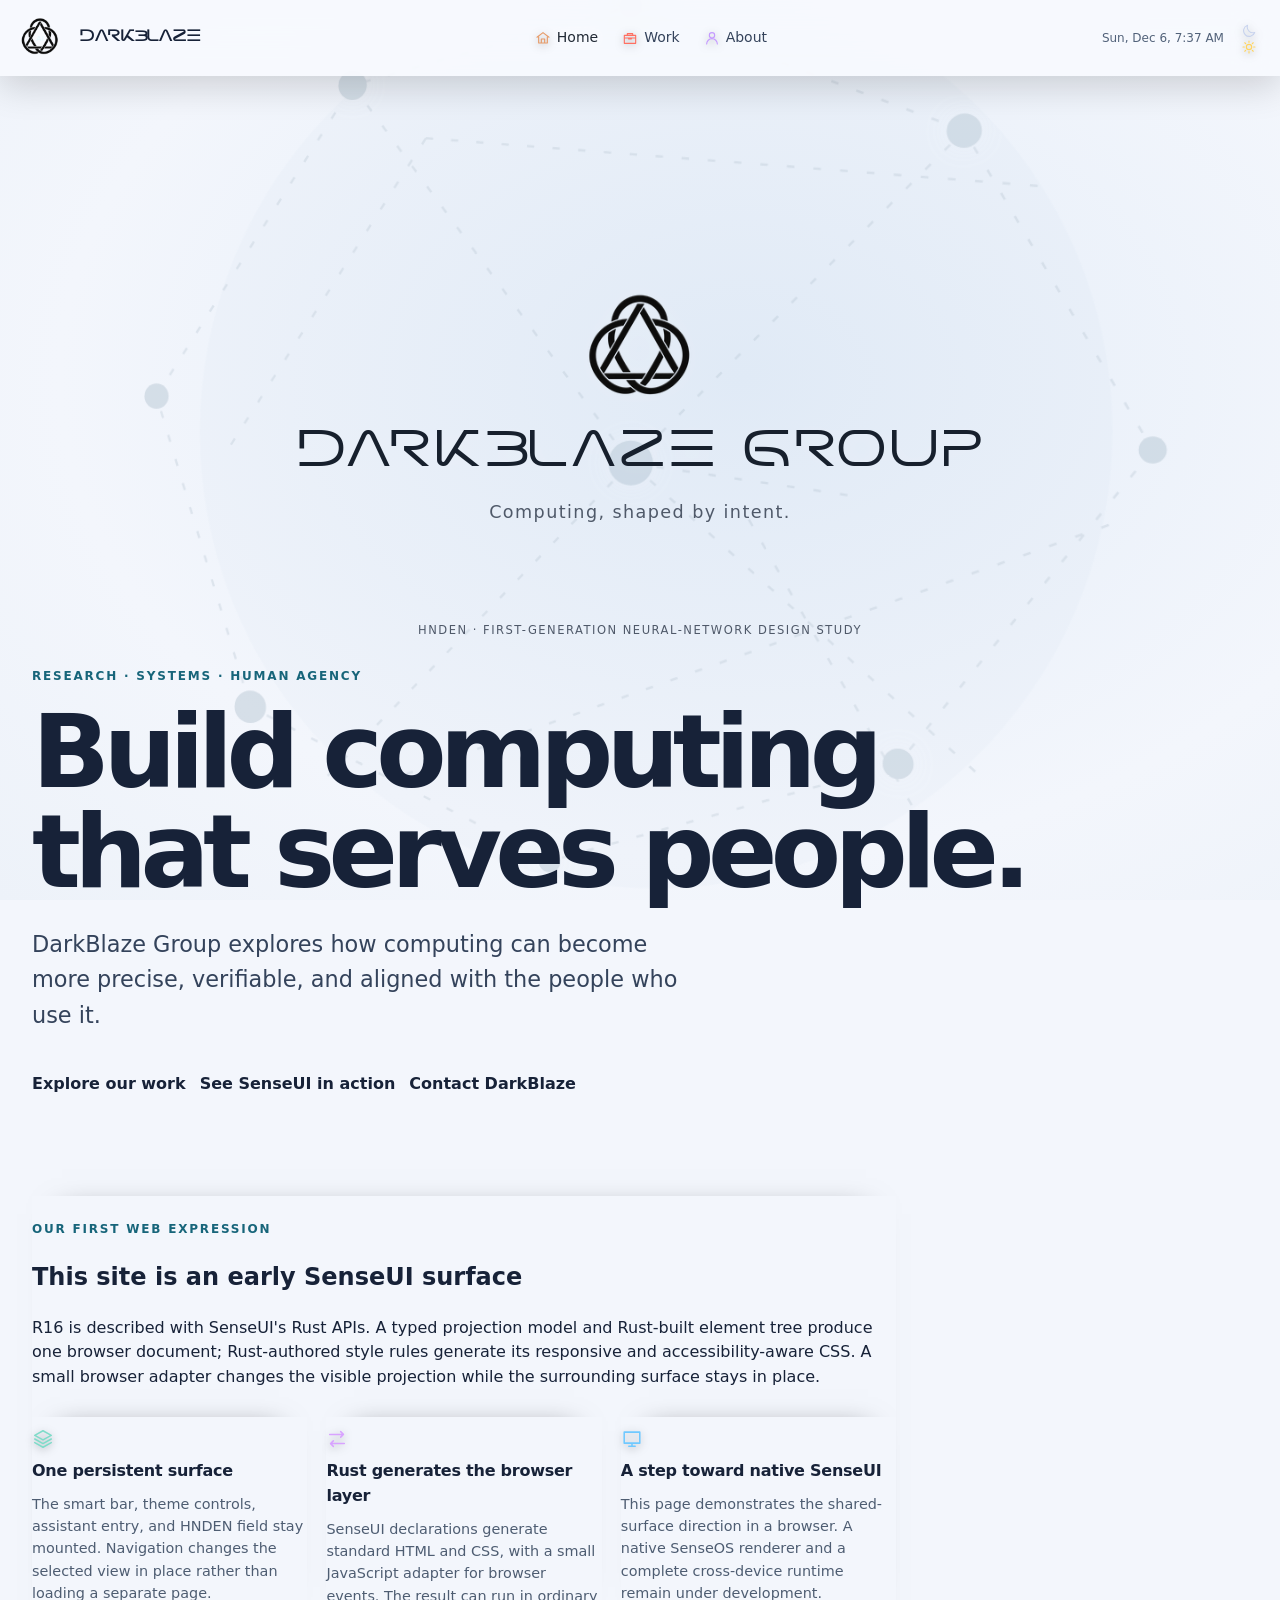
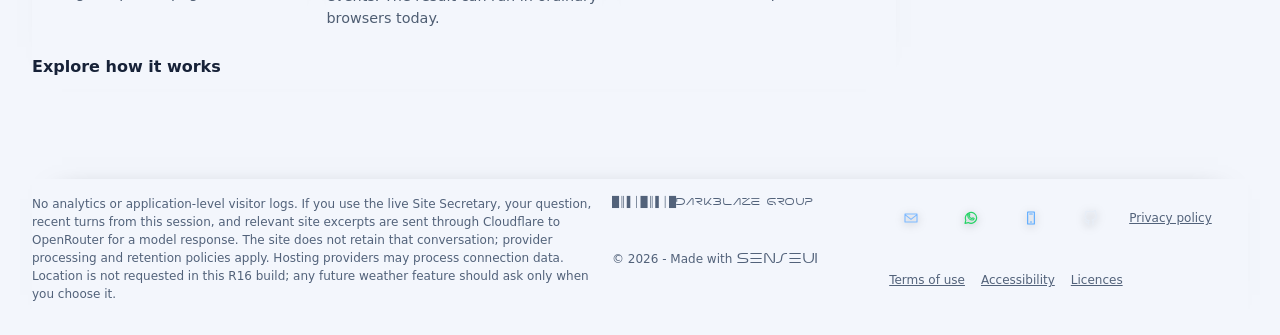
==== commit 10847bba: "Release R16.2 Sense-Rust status update" ====
--- a/index.html
+++ b/index.html
@@ -1,5 +1,5 @@
 <!doctype html>
-<html lang="en"><head><meta charset="utf-8" /><meta content="width=device-width, initial-scale=1" name="viewport" /><meta content="DarkBlaze Group develops research and prototypes across computer systems, adaptive interfaces, and neural-network design." name="description" /><meta content="#080d1a" name="theme-color" /><meta content="default-src &#39;self&#39;; base-uri &#39;none&#39;; object-src &#39;none&#39;; script-src &#39;self&#39;; style-src &#39;self&#39;; style-src-attr &#39;none&#39;; img-src &#39;self&#39;; connect-src https://darkblaze-r16-ai.ekkerdb.workers.dev; form-action &#39;none&#39;; frame-src &#39;none&#39;" http-equiv="Content-Security-Policy" /><title>DarkBlaze Group</title><link href="surface.css" rel="stylesheet" /><link href="assets/brand/darkblaze-primary-logomark-144.png" rel="icon" type="image/png" /></head><body data-ambient-profile="quiet" data-projection="home" data-theme="auto"><a class="skip-link" href="#surface-content">Skip to main content</a><div aria-hidden="true" class="ambient-layer" data-hnden-ambient="true" data-profile="quiet" inert><svg aria-hidden="true" class="ambient-field" focusable="false" preserveAspectRatio="xMidYMid slice" viewBox="0 0 700 620"><circle class="ambient-glow" cx="350" cy="300" r="245"></circle><path class="ambient-lines" d="M80 280 192 110 345 72 520 143 615 310 486 475 301 532 134 452Z M192 110l153 207 175-174m-175 174 116 17m-116-17-167 172m167-172 185 165m-297-342-112 170m112-170 328 33m-153 174 95 167m-281-27 376-140"></path><g class="ambient-nodes"><circle cx="80" cy="280" r="7"></circle><circle cx="192" cy="110" r="8"></circle><circle cx="345" cy="72" r="6"></circle><circle cx="520" cy="143" r="9"></circle><circle cx="615" cy="310" r="7"></circle><circle cx="486" cy="475" r="8"></circle><circle cx="301" cy="532" r="6"></circle><circle cx="134" cy="452" r="9"></circle><circle cx="345" cy="317" r="12"></circle></g></svg></div><header class="smartbar"><div class="smartbar-shell"><div class="brand-cluster"><div class="brand-mark-wrap"><a aria-label="DarkBlaze home" class="brand-mark-link" data-senseui-projection="home" href="#home"><img alt="" height="144" src="assets/brand/darkblaze-primary-logomark-144.png" width="144" /></a><button aria-controls="assistant-dialog" aria-expanded="false" aria-label="Open DarkBlaze assistant. A live AI endpoint is configured." class="ai-indicator" data-ai-status="configured" data-senseui-ai-toggle="true" title="Live AI endpoint configured · connection becomes ready after a successful reply" type="button">AI</button></div><a class="brand-wordmark" data-senseui-projection="home" href="#home">DarkBlaze</a></div><nav aria-label="Primary" class="surface-navigation"><a aria-current="page" class="navigation-link" data-senseui-projection="home" href="#home"><svg aria-hidden="true" class="line-icon icon-home" fill="none" focusable="false" height="16" stroke="currentColor" stroke-linecap="round" stroke-linejoin="round" stroke-width="1.7" viewBox="0 0 24 24" width="16"><path d="M3 10.8 12 4l9 6.8M5.5 9v10.5h13V9M9.5 19.5v-6h5v6"></path></svg><span>Home</span></a><a class="navigation-link" data-senseui-projection="work" href="#work"><svg aria-hidden="true" class="line-icon icon-work" fill="none" focusable="false" height="16" stroke="currentColor" stroke-linecap="round" stroke-linejoin="round" stroke-width="1.7" viewBox="0 0 24 24" width="16"><path d="M3.5 8h17v12h-17zM8 8V5.5h8V8M3.5 12h17M10 12v1.5h4V12"></path></svg><span>Work</span></a><a class="navigation-link" data-senseui-projection="about" href="#about"><svg aria-hidden="true" class="line-icon icon-about" fill="none" focusable="false" height="16" stroke="currentColor" stroke-linecap="round" stroke-linejoin="round" stroke-width="1.7" viewBox="0 0 24 24" width="16"><path d="M20 21a8 8 0 0 0-16 0M12 12a4 4 0 1 0 0-8 4 4 0 0 0 0 8"></path></svg><span>About</span></a></nav><div aria-label="Local date, time, and display theme" class="reception-status" hidden="true" role="group"><time aria-label="Your local date and time" id="local-time">Local time</time><div class="theme-controls"><details class="theme-picker" id="theme-picker"><summary aria-label="Display theme: automatic" class="theme-choice" data-theme-toggle="true" id="theme-toggle"><svg aria-hidden="true" class="line-icon icon-moon" fill="none" focusable="false" height="16" id="theme-moon" stroke="currentColor" stroke-linecap="round" stroke-linejoin="round" stroke-width="1.7" viewBox="0 0 24 24" width="16"><path d="M20.5 14.2A8.5 8.5 0 0 1 9.8 3.5 8.5 8.5 0 1 0 20.5 14.2Z"></path></svg><svg aria-hidden="true" class="line-icon icon-sun" fill="none" focusable="false" height="16" hidden id="theme-sun" stroke="currentColor" stroke-linecap="round" stroke-linejoin="round" stroke-width="1.7" viewBox="0 0 24 24" width="16"><path d="M12 3v2M12 19v2M3 12h2M19 12h2M5.64 5.64l1.42 1.42m9.88 9.88 1.42 1.42m0-12.72-1.42 1.42m-9.88 9.88-1.42 1.42M16 12a4 4 0 1 1-8 0 4 4 0 0 1 8 0Z"></path></svg></summary><div aria-label="Choose display theme" class="theme-menu" role="group"><button aria-pressed="true" class="theme-option" data-theme-mode="auto" type="button">Automatic</button><button aria-pressed="false" class="theme-option" data-theme-mode="light" type="button">Day</button><button aria-pressed="false" class="theme-option" data-theme-mode="dark" type="button">Night</button></div></details></div></div></div></header><main id="surface-content" tabindex="-1"><section aria-labelledby="home-title" class="projection" data-senseui-view="home" id="home"><div aria-label="DarkBlaze Group introduction" class="home-intro"><p class="intro-quote">What if computing were shaped around human intent?</p><svg aria-hidden="true" class="intro-field" focusable="false" viewBox="0 0 700 360"><path class="intro-traces" d="M72 184 170 82 294 126 388 60 517 112 625 82 M72 184 156 292 294 126 356 286 517 112 584 272 356 286 213 214 72 184 M170 82 213 214 388 60 356 286 625 82 584 272"></path><g class="intro-nodes"><circle cx="72" cy="184" r="7"></circle><circle cx="170" cy="82" r="8"></circle><circle cx="294" cy="126" r="6"></circle><circle cx="388" cy="60" r="8"></circle><circle cx="517" cy="112" r="7"></circle><circle cx="625" cy="82" r="6"></circle><circle cx="156" cy="292" r="6"></circle><circle cx="213" cy="214" r="7"></circle><circle cx="356" cy="286" r="8"></circle><circle cx="584" cy="272" r="7"></circle></g></svg><div class="home-brand-lockup"><img alt="" class="home-brand-mark" height="144" src="assets/brand/darkblaze-primary-logomark-144.png" width="144" /><p class="home-wordmark">DarkBlaze Group</p><p class="home-slogan">Computing, shaped by intent.</p></div><p class="intro-caption">HNDEN · First-generation neural-network design study</p></div><p class="eyebrow">Research · systems · human agency</p><h1 id="home-title" tabindex="-1">Build computing that serves people.</h1><p class="hero-copy">DarkBlaze Group explores how computing can become more precise, verifiable, and aligned with the people who use it.</p><div class="home-actions"><a class="primary-action" data-senseui-projection="work" href="#work">Explore our work</a><a class="primary-action" data-senseui-projection="senseui" href="#senseui">See SenseUI in action</a><a class="secondary-action" href="mailto:admin@darkblaze.org">Contact DarkBlaze</a></div><section aria-labelledby="home-work-title" class="work-teaser"><p class="eyebrow">Our first web expression</p><h2 id="home-work-title">This site is an early SenseUI surface</h2><p>R16 is described with SenseUI&#39;s Rust APIs. A typed projection model and Rust-built element tree produce one browser document; Rust-authored style rules generate its responsive and accessibility-aware CSS. A small browser adapter changes the visible projection while the surrounding surface stays in place.</p><div aria-label="How this site is implemented" class="implementation-grid"><article class="implementation-note"><svg aria-hidden="true" class="line-icon icon-senseui" fill="none" focusable="false" height="16" stroke="currentColor" stroke-linecap="round" stroke-linejoin="round" stroke-width="1.7" viewBox="0 0 24 24" width="16"><path d="M12 3 3 8l9 5 9-5zM3 12l9 5 9-5M3 16l9 5 9-5"></path></svg><h3>One persistent surface</h3><p>The smart bar, theme controls, assistant entry, and HNDEN field stay mounted. Navigation changes the selected view in place rather than loading a separate page.</p></article><article class="implementation-note"><svg aria-hidden="true" class="line-icon icon-sphere" fill="none" focusable="false" height="16" stroke="currentColor" stroke-linecap="round" stroke-linejoin="round" stroke-width="1.7" viewBox="0 0 24 24" width="16"><path d="M4 7h15m0 0-3-3m3 3-3 3M20 17H5m0 0 3 3m-3-3 3-3"></path></svg><h3>Rust generates the browser layer</h3><p>SenseUI declarations generate standard HTML and CSS, with a small JavaScript adapter for browser events. The result can run in ordinary browsers today.</p></article><article class="implementation-note"><svg aria-hidden="true" class="line-icon icon-senseos" fill="none" focusable="false" height="16" stroke="currentColor" stroke-linecap="round" stroke-linejoin="round" stroke-width="1.7" viewBox="0 0 24 24" width="16"><path d="M3.5 4.5h17v12h-17zM8.5 20h7M12 16.5V20"></path></svg><h3>A step toward native SenseUI</h3><p>This page demonstrates the shared-surface direction in a browser. A native SenseOS renderer and a complete cross-device runtime remain under development.</p></article></div><a class="primary-action" data-senseui-projection="senseui" href="#senseui">Explore how it works</a></section></section><section aria-labelledby="work-title" class="projection" data-senseui-view="work" id="work"><p class="eyebrow">Research · systems · interfaces</p><h1 id="work-title" tabindex="-1">From system foundations to the screen in front of you.</h1><p class="hero-copy">We are building toward one coherent computing experience, from expressing system intent to the interface people use.</p><div class="project-finder"><label for="project-search">Find a project</label><input aria-describedby="project-search-help project-search-status" autocomplete="off" id="project-search" placeholder="Try Sphere or SenseUI" type="search" /><p id="project-search-help">Search project names and purposes. Search runs only in this browser tab.</p><p aria-live="polite" id="project-search-status" role="status">Showing all 129 project records.</p></div><div class="project-list"><a class="project-overview" data-project-search="ucc universal constraint computing framework system actions limits intent computing" data-senseui-projection="ucc" href="#ucc"><svg aria-hidden="true" class="line-icon icon-ucc" fill="none" focusable="false" height="16" stroke="currentColor" stroke-linecap="round" stroke-linejoin="round" stroke-width="1.7" viewBox="0 0 24 24" width="16"><path d="M12 3 4.5 6v5.3c0 4.8 3.2 8 7.5 9.7 4.3-1.7 7.5-4.9 7.5-9.7V6zM9 12.3l2 2 4-4.2"></path></svg><span class="project-overview-copy"><strong>Universal Constraint Computing</strong><small>Describe a system&#39;s purpose, allowed actions, and limits before it acts.</small></span></a><a class="project-overview" data-project-search="senseos operating system software boot computer programs files devices" data-senseui-projection="senseos" href="#senseos"><svg aria-hidden="true" class="line-icon icon-senseos" fill="none" focusable="false" height="16" stroke="currentColor" stroke-linecap="round" stroke-linejoin="round" stroke-width="1.7" viewBox="0 0 24 24" width="16"><path d="M3.5 4.5h17v12h-17zM8.5 20h7M12 16.5V20"></path></svg><span class="project-overview-copy"><strong>SenseOS</strong><small>Foundational software for starting a computer and managing programs, files, and devices.</small></span></a><a class="project-overview" data-project-search="senseui adaptive interface workspace screen tools content web mobile operating system" data-senseui-projection="senseui" href="#senseui"><svg aria-hidden="true" class="line-icon icon-senseui" fill="none" focusable="false" height="16" stroke="currentColor" stroke-linecap="round" stroke-linejoin="round" stroke-width="1.7" viewBox="0 0 24 24" width="16"><path d="M12 3 3 8l9 5 9-5zM3 12l9 5 9-5M3 16l9 5 9-5"></path></svg><span class="project-overview-copy"><strong>SenseUI</strong><small>One adaptive visual surface planned across web, mobile, and SenseOS.</small></span></a><a class="project-overview" data-project-search="sphere rosetta alexandria code translation intent machine instruction profiles json rust raw machine mirroring" data-senseui-projection="sphere" href="#sphere"><svg aria-hidden="true" class="line-icon icon-sphere" fill="none" focusable="false" height="16" stroke="currentColor" stroke-linecap="round" stroke-linejoin="round" stroke-width="1.7" viewBox="0 0 24 24" width="16"><path d="M4 7h15m0 0-3-3m3 3-3 3M20 17H5m0 0 3 3m-3-3 3-3"></path></svg><span class="project-overview-copy"><strong>Sphere · Rosetta + 0xAlexandria</strong><small>Syntax-independent, intent-driven mirroring across bounded JSON, Rust, and raw-machine forms.</small></span></a><a class="project-overview" data-project-search="hnden neural network design prototype visual showcase" data-senseui-projection="hnden" href="#hnden"><svg aria-hidden="true" class="line-icon icon-hnden" fill="none" focusable="false" height="16" stroke="currentColor" stroke-linecap="round" stroke-linejoin="round" stroke-width="1.7" viewBox="0 0 24 24" width="16"><path d="M5 6h.01M12 12h.01M19 5h.01M5 19h.01M19 18h.01M5 6l7 6 7-7M5 6v13l7-7m7-7v13l-7-6"></path></svg><span class="project-overview-copy"><strong>HNDEN</strong><small>Our first-generation neural-network design prototype and visual study.</small></span></a></div><section class="portfolio-direction"><h2>One direction, several connected efforts</h2><p>Universal Constraint Computing explores how a system&#39;s purpose and limits can be made explicit. Rust-Sense grows from SenseUI&#39;s declarative work toward a clearer, efficient way to express system structures and operations with Rust types. SenseOS is the operating-system foundation; SenseUI is the shared surface. Sphere brings Rosetta and 0xAlexandria together for syntax-independent, intent-driven mirroring among bounded JSON, Rust, and raw-machine forms, with calibrated support for more languages as a research goal. HNDEN is a separate first-generation neural-network design exploration.</p><p>These efforts are at different stages and are not yet one integrated product. The opportunity is to connect them through tested, reviewable milestones rather than assume the finished system.</p></section><h2 class="supporting-projects-title">Supporting projects and research</h2><p>Focused projects build practical capabilities around that direction.</p><div class="supporting-project-list"><article class="supporting-project" data-project-search="synapse rust agents coordination tools routing android arm64 mcp"><svg aria-hidden="true" class="line-icon icon-synapse" fill="none" focusable="false" height="16" stroke="currentColor" stroke-linecap="round" stroke-linejoin="round" stroke-width="1.7" viewBox="0 0 24 24" width="16"><path d="M5 5h.01M19 5h.01M12 12h.01M5 19h.01M19 19h.01M5 5l7 7 7-7M12 12l-7 7m7-7 7 7"></path></svg><div class="supporting-project-copy"><h3>Synapse · agent coordination</h3><p>Project documentation describes a Rust agent host with a terminal interface, state, model routing, and approval-gated tools. Device acceptance and production release gates remain open.</p><p class="supporting-next-step">Android ARM64 acceptance, provider/MCP integration review, and release validation.<strong>Useful next step: </strong></p></div></article><article class="supporting-project" data-project-search="memorycore memory curated context records rust local retrieval portability"><svg aria-hidden="true" class="line-icon icon-memorycore" fill="none" focusable="false" height="16" stroke="currentColor" stroke-linecap="round" stroke-linejoin="round" stroke-width="1.7" viewBox="0 0 24 24" width="16"><path d="M12 3 20 7.5v9L12 21l-8-4.5v-9zM4 7.5l8 4.5 8-4.5M12 12v9"></path></svg><div class="supporting-project-copy"><h3>MemoryCore · curated project memory</h3><p>A local Rust storage and retrieval component. Retrieval is not a pretrained semantic model.</p><p class="supporting-next-step">Portability, retrieval-quality evaluation, and storage reliability review.<strong>Useful next step: </strong></p></div></article><article class="supporting-project" data-project-search="nautilus model learning experiments dataset neural research baseline"><svg aria-hidden="true" class="line-icon icon-nautilus" fill="none" focusable="false" height="16" stroke="currentColor" stroke-linecap="round" stroke-linejoin="round" stroke-width="1.7" viewBox="0 0 24 24" width="16"><path d="M12 3a9 9 0 1 0 9 9M12 7a5 5 0 1 0 5 5M12 11a1 1 0 1 0 1 1"></path></svg><div class="supporting-project-copy"><h3>Nautilus · early model and learning experiments</h3><p>Recovered notebook and initialized runtime artifacts; no trained model, complete source dataset, or completed experiment is verified.</p><p class="supporting-next-step">Reproduce a baseline and establish licensed data before reporting measured results.<strong>Useful next step: </strong></p></div></article></div><section class="funding-invitation"><h2>Funding and practical support</h2><p>Aligned support can advance Rust-Sense and SenseUI integration, validate Sphere&#39;s bounded translation work, and give HNDEN the engineering time and compute needed for measured prototype trials. Independent review, accessibility work, and target-device testing are also priorities.</p><p>Cash startup funding is the priority; grants, compute credits, and technical or commercial partners can also help. The near-term goal is evidence-backed progress on selected milestones, not a claim that every project is production-ready.</p><p>Funding amount, legal entity details, and investment terms are not yet published.</p><a class="primary-action" href="mailto:admin@darkblaze.org?subject=DarkBlaze%20research%20and%20support">Discuss support</a></section></section><section aria-labelledby="ucc-title" class="projection" data-senseui-view="ucc" id="ucc"><p class="eyebrow">Research framework</p><h1 id="ucc-title" tabindex="-1">Universal Constraint Computing</h1><p class="hero-copy">Make a system&#39;s purpose, permissions, and limits explicit before it acts.</p><article class="explanation-card"><h2>The lens</h2><p>UCC is the lens for our work: describe what a system is asked to do, what it may do, and what must remain outside its reach. The research considers context, authority, possible effects, uncertainty, and resource limits alongside the requested outcome.</p></article><article class="explanation-card"><h2>Current status</h2><p>This is ongoing framework research. Complete end-to-end enforcement is not yet established.</p></article><section aria-label="UCC at a glance: A conceptual frame for declaring intent and boundaries; it is not a claim that complete enforcement is already available." class="visual-flow"><h2>UCC at a glance</h2><p class="visual-flow-note">A conceptual frame for declaring intent and boundaries; it is not a claim that complete enforcement is already available.</p><ol class="visual-flow-track"><li class="visual-flow-step"><svg aria-hidden="true" class="line-icon icon-ucc" fill="none" focusable="false" height="16" stroke="currentColor" stroke-linecap="round" stroke-linejoin="round" stroke-width="1.7" viewBox="0 0 24 24" width="16"><path d="M12 3 4.5 6v5.3c0 4.8 3.2 8 7.5 9.7 4.3-1.7 7.5-4.9 7.5-9.7V6zM9 12.3l2 2 4-4.2"></path></svg><strong>Purpose</strong><small>What is the system asked to do?</small><span aria-hidden="true" class="visual-flow-arrow">→</span></li><li class="visual-flow-step"><svg aria-hidden="true" class="line-icon icon-senseui" fill="none" focusable="false" height="16" stroke="currentColor" stroke-linecap="round" stroke-linejoin="round" stroke-width="1.7" viewBox="0 0 24 24" width="16"><path d="M12 3 3 8l9 5 9-5zM3 12l9 5 9-5M3 16l9 5 9-5"></path></svg><strong>Permissions</strong><small>Which actions are allowed?</small><span aria-hidden="true" class="visual-flow-arrow">→</span></li><li class="visual-flow-step"><svg aria-hidden="true" class="line-icon icon-sphere" fill="none" focusable="false" height="16" stroke="currentColor" stroke-linecap="round" stroke-linejoin="round" stroke-width="1.7" viewBox="0 0 24 24" width="16"><path d="M4 7h15m0 0-3-3m3 3-3 3M20 17H5m0 0 3 3m-3-3 3-3"></path></svg><strong>Limits</strong><small>What must remain outside scope?</small><span aria-hidden="true" class="visual-flow-arrow">→</span></li><li class="visual-flow-step"><svg aria-hidden="true" class="line-icon icon-system" fill="none" focusable="false" height="16" stroke="currentColor" stroke-linecap="round" stroke-linejoin="round" stroke-width="1.7" viewBox="0 0 24 24" width="16"><path d="M3.5 4.5h17v12h-17zM8.5 20h7M12 16.5V20"></path></svg><strong>Action boundary</strong><small>Where should checks hold?</small></li></ol></section><a class="secondary-action" data-senseui-projection="work" href="#work">Back to Work</a></section><section aria-labelledby="senseos-title" class="projection" data-senseui-view="senseos" id="senseos"><p class="eyebrow">Operating-system direction</p><h1 id="senseos-title" tabindex="-1">SenseOS</h1><p class="hero-copy">A computer environment designed around one coherent surface and clearly bounded system behavior.</p><article class="explanation-card"><h2>The role</h2><p>SenseOS is intended to provide the system foundation: starting the computer, managing programs, files, and devices, and presenting a consistent workspace.</p></article><article class="explanation-card"><h2>Work so far</h2><p>Prototype work has tested parts of boot handoff, persistent storage, program admission, filesystem access, capability checks, and interface input. These are partial paths, not a complete or production-ready general-purpose operating system.</p></article><article class="explanation-card"><h2>One shared object space</h2><p>The current Rust-Sense design gives objects stable identities and typed interfaces; filesystem paths bind names to those objects, making the filesystem one projection of shared system state. The object model includes data, devices, processes, services, buses, and network endpoints or connections. A journal records state transitions, while authorization remains a separate check. This is an implemented architectural foundation in the reviewed source, not a claim that every object provider is complete.</p></article><article class="explanation-card"><h2>Where the network fits</h2><p>This model gives a remote resource a natural place in a shared namespace: a future adapter could expose authenticated remote objects through explicit bindings and scoped rights. The reviewed source does not yet implement a complete network filesystem transport, peer authentication, or remote operation flow. That is the next architectural seam to prove, not a current capability.</p></article><article class="explanation-card"><h2>Compatibility, in stages</h2><p>The long-term goal is to run applications from many operating-system families through SenseOS services and the SenseUI surface. Existing syscall catalogs are research inventories, not application compatibility. In the reviewed Linux x86_64 route, only write, exit, and exit_group are handled; unsupported calls return ENOSYS. No AI syscall translator or general foreign-app runtime is implemented. Progress needs explicit profiles for each ABI, architecture, binary format, runtime, and app framework, with deterministic adapters and real application tests. AI may help draft those adapters; typed contracts, authority checks, and validation must govern execution.</p></article><article class="explanation-card"><h2>How it relates</h2><p>SenseOS is intended to host the shared SenseUI surface as native system userspace. Other operating systems would open the same surface as a web app, so content can move across environments without changing the interface. This remains a product direction; this website is not a running SenseOS system.</p></article><div class="project-visual-pair"><figure class="project-art"><img alt="Macro view of a blue and orange electronic circuit board" decoding="async" height="675" loading="lazy" src="assets/project-visuals/senseos-circuit-concept.png" width="1200" /><figcaption class="project-art-caption"><span>Conceptual hardware image · Photo by </span><a href="https://unsplash.com/@umby" rel="noopener noreferrer" target="_blank">Umberto</a><span> on </span><a href="https://unsplash.com/photos/blue-circuit-board-jXd2FSvcRr8" rel="noopener noreferrer" target="_blank">Unsplash</a></figcaption></figure><section aria-label="From a program to a computer workspace: A product-direction sketch. SenseOS integration and the complete runtime remain in development." class="visual-flow"><h2>From a program to a computer workspace</h2><p class="visual-flow-note">A product-direction sketch. SenseOS integration and the complete runtime remain in development.</p><ol class="visual-flow-track"><li class="visual-flow-step"><svg aria-hidden="true" class="line-icon icon-synapse" fill="none" focusable="false" height="16" stroke="currentColor" stroke-linecap="round" stroke-linejoin="round" stroke-width="1.7" viewBox="0 0 24 24" width="16"><path d="M5 5h.01M19 5h.01M12 12h.01M5 19h.01M19 19h.01M5 5l7 7 7-7M12 12l-7 7m7-7 7 7"></path></svg><strong>Programs</strong><small>Tools people run</small><span aria-hidden="true" class="visual-flow-arrow">→</span></li><li class="visual-flow-step"><svg aria-hidden="true" class="line-icon icon-senseos" fill="none" focusable="false" height="16" stroke="currentColor" stroke-linecap="round" stroke-linejoin="round" stroke-width="1.7" viewBox="0 0 24 24" width="16"><path d="M3.5 4.5h17v12h-17zM8.5 20h7M12 16.5V20"></path></svg><strong>System foundation</strong><small>Files, devices, services</small><span aria-hidden="true" class="visual-flow-arrow">→</span></li><li class="visual-flow-step"><svg aria-hidden="true" class="line-icon icon-senseui" fill="none" focusable="false" height="16" stroke="currentColor" stroke-linecap="round" stroke-linejoin="round" stroke-width="1.7" viewBox="0 0 24 24" width="16"><path d="M12 3 3 8l9 5 9-5zM3 12l9 5 9-5M3 16l9 5 9-5"></path></svg><strong>Shared surface</strong><small>A consistent workspace</small></li></ol></section></div><a class="secondary-action" data-senseui-projection="work" href="#work">Back to Work</a></section><section aria-labelledby="senseui-title" class="projection" data-senseui-view="senseui" id="senseui"><p class="eyebrow">One surface across devices</p><h1 id="senseui-title" tabindex="-1">SenseUI</h1><p class="hero-copy">A shared visual workspace that aims to make different tools and content feel like one environment.</p><article class="explanation-card"><h2>The direction</h2><p>SenseUI is being developed around Rust-Sense as a declarative language for a common surface. The goal is for one interface to stay familiar while its projected content adapts across web, mobile, and SenseOS, so users do not feel they have switched mediums.</p></article><article class="explanation-card"><h2>Project lineage</h2><p>SenseUI carries forward the Rust UI work explored under the earlier AchetUI and Uni-UI names. SenseUI is the current name for the shared-surface product direction; the older names describe project history, not separate finished products.</p></article><article class="explanation-card"><h2>From declarations to Rust-Sense</h2><p>Rust-Sense grew from the declarative work behind SenseUI. The founder&#39;s vision is for it to become a standalone, Rust-derived language: its own defined syntax, intent model, and toolchain, designed to carry explicit human-approved intent, permissions, and machine-checkable contracts from firmware and kernels through interfaces and web apps. A proposed next milestone is a small language slice with mandatory contracts for its verified profile, then a Sphere mirroring path that emits a proof-carrying executable artifact checked against that language&#39;s semantics. The goal is a compile-free user workflow, not a claim that translation disappears: producing executable output still requires a semantics-preserving implementation. A successful mirror or round trip alone does not prove correctness; the contract must match approved intent, translation must be proved to preserve it, and an independent checker must validate the evidence. AI could draft implementations and proofs, but it cannot approve intent or certify its own claims. Verus is a candidate verifier for a carefully bounded Rust subset, not the language identity. This is a direction, not a current compiler, Sphere integration, or end-to-end proof; hardware and unverified-code boundaries would need explicit treatment.</p></article><article class="explanation-card"><h2>The language ambition</h2><p>The design target is to express structure, styling, interaction, and 3D scenes together, including a planned Three.js-compatible browser path, with standard web markup generated for non-SenseOS environments. R16 tests source generation only; it does not provide a general 3D renderer or a universal native runtime.</p></article><article class="explanation-card"><h2>Try the surface</h2><p>Use the top bar to move between Home, Work, and About. The bar, assistant entry, theme controls, and ambient background stay in place as the displayed view changes. This is the first DarkBlaze website generated from its SenseUI Rust APIs.</p></article><article class="explanation-card"><h2>What the browser runs</h2><p>SenseUI Rust declarations generate standard HTML, CSS, and a small JavaScript adapter that ordinary browsers run. This is a real browser-facing SenseUI expression, while the native SenseOS surface and complete cross-device runtime remain development goals.</p></article><article class="explanation-card"><h2>Current stage</h2><p>Rust-based interface libraries and runtime foundations are in development. This page demonstrates generated browser output; it is not a live desktop compositor and does not establish a protected native system boundary.</p></article><article class="explanation-card"><h2>AI in this build</h2><p>The Site Secretary is designed for general conversation as well as questions about DarkBlaze. When a question relates to the group, it can search the complete site and its project catalogue, then suggest bounded actions on this surface: open a known view, filter a project record, or search page content. It can use recent turns from the current page session to understand follow-up questions, but it does not save a lasting user profile. DarkBlaze claims must stay grounded in the site; when a detail is missing, the Secretary should say so plainly. Its voice should be warm, calm, direct, and exact. Browser code accepts only allowlisted actions; it cannot edit source code or run arbitrary commands. A live model can be configured only through a protected server endpoint, with no provider key in the page. This preview uses local prepared replies until that endpoint is supplied.</p></article><div class="project-visual-pair"><figure class="project-art"><img alt="Abstract translucent glass shapes with blue-green and iridescent reflections" decoding="async" height="675" loading="lazy" src="assets/project-visuals/senseui-glass-surface.png" width="1200" /><figcaption class="project-art-caption"><span>Illustrative surface study · Photo by </span><a href="https://unsplash.com/@dzo_renders" rel="noopener noreferrer" target="_blank">Dzo</a><span> on </span><a href="https://unsplash.com/photos/abstract-iridescent-glass-shapes-with-rainbow-reflections-nzkGVjsIkG8" rel="noopener noreferrer" target="_blank">Unsplash</a></figcaption></figure><section aria-label="How this page reaches a browser: A simplified view of the current R16 build path; this does not imply a native SenseOS runtime." class="visual-flow"><h2>How this page reaches a browser</h2><p class="visual-flow-note">A simplified view of the current R16 build path; this does not imply a native SenseOS runtime.</p><ol class="visual-flow-track"><li class="visual-flow-step"><svg aria-hidden="true" class="line-icon icon-senseui" fill="none" focusable="false" height="16" stroke="currentColor" stroke-linecap="round" stroke-linejoin="round" stroke-width="1.7" viewBox="0 0 24 24" width="16"><path d="M12 3 3 8l9 5 9-5zM3 12l9 5 9-5M3 16l9 5 9-5"></path></svg><strong>SenseUI declarations</strong><small>Rust-authored surface</small><span aria-hidden="true" class="visual-flow-arrow">→</span></li><li class="visual-flow-step"><svg aria-hidden="true" class="line-icon icon-sphere" fill="none" focusable="false" height="16" stroke="currentColor" stroke-linecap="round" stroke-linejoin="round" stroke-width="1.7" viewBox="0 0 24 24" width="16"><path d="M4 7h15m0 0-3-3m3 3-3 3M20 17H5m0 0 3 3m-3-3 3-3"></path></svg><strong>Browser output</strong><small>HTML, CSS, and JavaScript</small><span aria-hidden="true" class="visual-flow-arrow">→</span></li><li class="visual-flow-step"><svg aria-hidden="true" class="line-icon icon-system" fill="none" focusable="false" height="16" stroke="currentColor" stroke-linecap="round" stroke-linejoin="round" stroke-width="1.7" viewBox="0 0 24 24" width="16"><path d="M3.5 4.5h17v12h-17zM8.5 20h7M12 16.5V20"></path></svg><strong>Web browser</strong><small>One-page experience</small></li></ol></section></div><a class="secondary-action" data-senseui-projection="work" href="#work">Back to Work</a></section><section aria-labelledby="about-title" class="projection" data-senseui-view="about" id="about"><p class="eyebrow">About DarkBlaze Group</p><h1 id="about-title" tabindex="-1">People, purpose, and the work ahead.</h1><div class="about-intro"><figure class="founder-portrait"><picture><source srcset="assets/brand/founder-portrait.webp" type="image/webp" /><img alt="Portrait of DarkBlaze Group founder T. Billy Ekkerd" decoding="async" height="1536" loading="lazy" src="assets/brand/founder-portrait.png" width="1024" /></picture><figcaption>T. Billy Ekkerd · Founder</figcaption></figure><div class="about-copy"><p>I began BlackBlaze in 2011 as a graphic design group, creating websites and corporate identities. After working in real estate, I moved into neural-network design, research, and engineering, then restarted the group as DarkBlaze in 2025. That path led me to formal-verification experiments, including working models of seL4 and Muen and a BIOS-to-Qwen 2.5 handoff on a laptop.</p><p>DarkBlaze is now an independent, early-stage technology initiative exploring how computing can express intent, respect declared limits, and remain coherent across devices. The projects take different routes into that question, from a shared interface to systems research and machine-learning design.</p><blockquote>At DarkBlaze, we ask how computing can be made as precise and verifiable as the laws that shape the natural sciences.</blockquote><p class="quote-attribution">Founder perspective · paraphrased</p></div></div><section aria-label="How the ideas connect: A high-level map of the portfolio: state the intent, express a usable surface, and build the system foundations that could support it." class="visual-flow"><h2>How the ideas connect</h2><p class="visual-flow-note">A high-level map of the portfolio: state the intent, express a usable surface, and build the system foundations that could support it.</p><ol class="visual-flow-track"><li class="visual-flow-step"><svg aria-hidden="true" class="line-icon icon-ucc" fill="none" focusable="false" height="16" stroke="currentColor" stroke-linecap="round" stroke-linejoin="round" stroke-width="1.7" viewBox="0 0 24 24" width="16"><path d="M12 3 4.5 6v5.3c0 4.8 3.2 8 7.5 9.7 4.3-1.7 7.5-4.9 7.5-9.7V6zM9 12.3l2 2 4-4.2"></path></svg><strong>Declare</strong><small>Intent, permissions, limits</small><span aria-hidden="true" class="visual-flow-arrow">→</span></li><li class="visual-flow-step"><svg aria-hidden="true" class="line-icon icon-senseui" fill="none" focusable="false" height="16" stroke="currentColor" stroke-linecap="round" stroke-linejoin="round" stroke-width="1.7" viewBox="0 0 24 24" width="16"><path d="M12 3 3 8l9 5 9-5zM3 12l9 5 9-5M3 16l9 5 9-5"></path></svg><strong>Express</strong><small>One coherent interface</small><span aria-hidden="true" class="visual-flow-arrow">→</span></li><li class="visual-flow-step"><svg aria-hidden="true" class="line-icon icon-senseos" fill="none" focusable="false" height="16" stroke="currentColor" stroke-linecap="round" stroke-linejoin="round" stroke-width="1.7" viewBox="0 0 24 24" width="16"><path d="M3.5 4.5h17v12h-17zM8.5 20h7M12 16.5V20"></path></svg><strong>Build</strong><small>System and runtime foundations</small></li></ol></section><section aria-labelledby="about-roadmap-title" class="about-roadmap"><p class="eyebrow">History · current work · next steps</p><h2 id="about-roadmap-title">A path shaped by evidence and support</h2><p class="roadmap-intro">The first three milestones describe work already done. The forward path is a direction, not a dated commitment or a quantified funding or performance forecast.</p><svg aria-label="Illustrative development path from the group&#39;s design origins through the current SenseUI website to partner-backed validation and a broader shared-surface direction; future stages depend on support and evidence" class="roadmap-chart" preserveAspectRatio="none" role="img" viewBox="0 0 960 220"><defs><lineargradient id="roadmap-gradient" x1="0" x2="1" y1="0" y2="0"><stop offset="0%" stop-color="#73dfc7"></stop><stop offset="52%" stop-color="#73bfff"></stop><stop offset="100%" stop-color="#ca86ff"></stop></lineargradient></defs><path class="roadmap-path-complete" d="M48 170 C190 170 254 150 432 132"></path><path class="roadmap-path-projected" d="M432 132 C586 113 684 74 914 40"></path><circle class="roadmap-node-complete" cx="48" cy="170" r="8"></circle><circle class="roadmap-node-complete" cx="236" cy="158" r="8"></circle><circle class="roadmap-node-current" cx="432" cy="132" r="10"></circle><circle class="roadmap-node-projected" cx="676" cy="82" r="8"></circle><circle class="roadmap-node-projected" cx="914" cy="40" r="8"></circle></svg><ol class="roadmap-track"><li class="roadmap-item roadmap-complete"><button aria-label="2011: Design roots. Historical · founder account. View details" class="roadmap-step" data-roadmap-detail="The founder dates the original design-group work to 2011. This milestone is background, not a claim about the current product portfolio." data-roadmap-open="true" data-roadmap-status="Historical · founder account" data-roadmap-title="Design roots" type="button"><span class="roadmap-time">2011</span><strong>Design roots</strong><span class="roadmap-status">Historical · founder account</span><p>Founder history: BlackBlaze began with website and corporate-identity work.</p></button></li><li class="roadmap-item roadmap-complete"><button aria-label="2025: DarkBlaze restarts. Historical · founder account. View details" class="roadmap-step" data-roadmap-detail="The founder dates the DarkBlaze restart to 2025. The project names and product directions on this page developed from that renewed work." data-roadmap-open="true" data-roadmap-status="Historical · founder account" data-roadmap-title="DarkBlaze restarts" type="button"><span class="roadmap-time">2025</span><strong>DarkBlaze restarts</strong><span class="roadmap-status">Historical · founder account</span><p>The group returns with a focus on systems, neural-network design, and research.</p></button></li><li class="roadmap-item roadmap-current"><button aria-label="Now · R16: First SenseUI web expression. Current build · 10 Nov 2026. View details" class="roadmap-step" data-roadmap-detail="The R16 source generates this one-page browser surface. The current Dell validation run is recorded in the dated R16 audit report. This preview remains private and local; it has not replaced the public R15.1 site." data-roadmap-open="true" data-roadmap-status="Current build · 10 Nov 2026" data-roadmap-title="First SenseUI web expression" type="button"><span class="roadmap-time">Now · R16</span><strong>First SenseUI web expression</strong><span class="roadmap-status">Current build · 10 Nov 2026</span><p>A Rust-authored surface generated as browser-ready HTML, CSS, and JavaScript.</p></button></li><li class="roadmap-item roadmap-projected"><button aria-label="Next · support needed: Focused validation. Proposed · not scheduled. View details" class="roadmap-step" data-roadmap-detail="A practical next stage is to choose one bounded project milestone, agree on evidence and success criteria, secure the people and compute, then validate the result independently. No funding amount or delivery date is set." data-roadmap-open="true" data-roadmap-status="Proposed · not scheduled" data-roadmap-title="Focused validation" type="button"><span class="roadmap-time">Next · support needed</span><strong>Focused validation</strong><span class="roadmap-status">Proposed · not scheduled</span><p>Select and test a prototype with compute, engineering, and independent review.</p></button></li><li class="roadmap-item roadmap-projected"><button aria-label="Longer horizon: A wider shared surface. Product direction · no target date. View details" class="roadmap-step" data-roadmap-detail="The long-term aim is one adaptable surface across browser, mobile, and SenseOS environments. The native runtime, device support, and complete operating-system integration remain development goals." data-roadmap-open="true" data-roadmap-status="Product direction · no target date" data-roadmap-title="A wider shared surface" type="button"><span class="roadmap-time">Longer horizon</span><strong>A wider shared surface</strong><span class="roadmap-status">Product direction · no target date</span><p>Continue toward one coherent experience across web, mobile, and future SenseOS.</p></button></li></ol><section aria-labelledby="sense-line-title" class="sense-line-timeline"><p class="eyebrow">Connected projects · evidence to possible next steps</p><h3 id="sense-line-title">The Sense line and its neighboring research</h3><p class="sense-line-intro">Each track links recorded work to a possible direction. The paths compare stages, not calendar dates: no delivery schedule or assured outcome is implied.</p><div aria-hidden="true" class="sense-line-key"><span>Recorded foundation</span><span>Current evidence</span><span>Conditional next</span></div><ul aria-label="Major project trajectories" class="sense-line-list"><li class="sense-line-row sense-line-senseui"><h4>SenseUI</h4><div class="sense-line-track"><button aria-label="Recorded foundation: Browser surface generated from Rust declarations. Open project trajectory details." class="trajectory-point trajectory-foundation" data-roadmap-detail="The R16 page demonstrates browser output from Rust-authored SenseUI APIs. Native SenseOS rendering and seamless device continuity are not implemented here; broad compatibility and a native bridge would need separate tests." data-roadmap-open="true" data-roadmap-status="Recorded work" data-roadmap-title="Recorded foundation" type="button"><span aria-hidden="true" class="trajectory-dot"></span><span class="trajectory-label">Recorded foundation</span><span class="trajectory-summary">Browser surface generated from Rust declarations</span></button><button aria-label="Current evidence: R16 currently demonstrates a one-page browser surface; native and cross-device runtime remain development goals.. Open project trajectory details." class="trajectory-point trajectory-current" data-roadmap-detail="The R16 page demonstrates browser output from Rust-authored SenseUI APIs. Native SenseOS rendering and seamless device continuity are not implemented here; broad compatibility and a native bridge would need separate tests." data-roadmap-open="true" data-roadmap-status="Current evidence · portfolio record" data-roadmap-title="Current evidence" type="button"><span aria-hidden="true" class="trajectory-dot"></span><span class="trajectory-label">Current evidence</span><span class="trajectory-summary">R16 currently demonstrates a one-page browser surface; native and cross-device runtime remain development goals.</span></button><button aria-label="Conditional next: A next step could validate the same interface across browsers and a focused device prototype, if engineering capacity is available.. Open project trajectory details." class="trajectory-point trajectory-next" data-roadmap-detail="The R16 page demonstrates browser output from Rust-authored SenseUI APIs. Native SenseOS rendering and seamless device continuity are not implemented here; broad compatibility and a native bridge would need separate tests." data-roadmap-open="true" data-roadmap-status="Conditional scenario · not scheduled" data-roadmap-title="Conditional next" type="button"><span aria-hidden="true" class="trajectory-dot"></span><span class="trajectory-label">Conditional next</span><span class="trajectory-summary">A next step could validate the same interface across browsers and a focused device prototype, if engineering capacity is available.</span></button></div></li><li class="sense-line-row sense-line-rust-sense"><h4>Rust-Sense</h4><div class="sense-line-track"><button aria-label="Recorded foundation: Declarative SenseUI work led to a standalone Rust-derived language vision. Open project trajectory details." class="trajectory-point trajectory-foundation" data-roadmap-detail="Rust-Sense is envisioned as DarkBlaze&#39;s own standalone Rust-derived language, with explicit human-approved intent and contracts across target families. Sphere could help create a compile-free user workflow, but its mirror must be proved semantics-preserving and checked against truthful specifications; round-trip success alone is not proof of correctness. Verus is a possible verifier for a carefully bounded Rust-compatible subset. No Rust-Sense toolchain, Sphere integration, Verus integration, or whole-system proof is currently claimed." data-roadmap-open="true" data-roadmap-status="Recorded work" data-roadmap-title="Recorded foundation" type="button"><span aria-hidden="true" class="trajectory-dot"></span><span class="trajectory-label">Recorded foundation</span><span class="trajectory-summary">Declarative SenseUI work led to a standalone Rust-derived language vision</span></button><button aria-label="Current evidence: The current site describes Rust types, APIs, and system-description experiments, not a finished language or toolchain.. Open project trajectory details." class="trajectory-point trajectory-current" data-roadmap-detail="Rust-Sense is envisioned as DarkBlaze&#39;s own standalone Rust-derived language, with explicit human-approved intent and contracts across target families. Sphere could help create a compile-free user workflow, but its mirror must be proved semantics-preserving and checked against truthful specifications; round-trip success alone is not proof of correctness. Verus is a possible verifier for a carefully bounded Rust-compatible subset. No Rust-Sense toolchain, Sphere integration, Verus integration, or whole-system proof is currently claimed." data-roadmap-open="true" data-roadmap-status="Current evidence · portfolio record" data-roadmap-title="Current evidence" type="button"><span aria-hidden="true" class="trajectory-dot"></span><span class="trajectory-label">Current evidence</span><span class="trajectory-summary">The current site describes Rust types, APIs, and system-description experiments, not a finished language or toolchain.</span></button><button aria-label="Conditional next: A proposed first slice could define Rust-Sense syntax and intent, require contracts in its verified profile, then test a Sphere mirror into a proof-carrying executable artifact whose semantics are checked independently.. Open project trajectory details." class="trajectory-point trajectory-next" data-roadmap-detail="Rust-Sense is envisioned as DarkBlaze&#39;s own standalone Rust-derived language, with explicit human-approved intent and contracts across target families. Sphere could help create a compile-free user workflow, but its mirror must be proved semantics-preserving and checked against truthful specifications; round-trip success alone is not proof of correctness. Verus is a possible verifier for a carefully bounded Rust-compatible subset. No Rust-Sense toolchain, Sphere integration, Verus integration, or whole-system proof is currently claimed." data-roadmap-open="true" data-roadmap-status="Conditional scenario · not scheduled" data-roadmap-title="Conditional next" type="button"><span aria-hidden="true" class="trajectory-dot"></span><span class="trajectory-label">Conditional next</span><span class="trajectory-summary">A proposed first slice could define Rust-Sense syntax and intent, require contracts in its verified profile, then test a Sphere mirror into a proof-carrying executable artifact whose semantics are checked independently.</span></button></div></li><li class="sense-line-row sense-line-senseos"><h4>SenseOS · SenseFS</h4><div class="sense-line-track"><button aria-label="Recorded foundation: Kernel-owned object-space root and bounded syscall checkpoint. Open project trajectory details." class="trajectory-point trajectory-foundation" data-roadmap-detail="Filesystem paths are bindings over shared typed objects, including network endpoint and connection kinds. A complete remote transport is not implemented; normal boot does not yet use the guarded ATA journal as its durable root. The syscall catalogs are inventories, not compatibility, and the tiny Linux path is not a general application runtime." data-roadmap-open="true" data-roadmap-status="Recorded work" data-roadmap-title="Recorded foundation" type="button"><span aria-hidden="true" class="trajectory-dot"></span><span class="trajectory-label">Recorded foundation</span><span class="trajectory-summary">Kernel-owned object-space root and bounded syscall checkpoint</span></button><button aria-label="Current evidence: The canonical-source branch integrates a typed object-space model; the reviewed Linux x86_64 syscall route handles only write, exit, and exit_group.. Open project trajectory details." class="trajectory-point trajectory-current" data-roadmap-detail="Filesystem paths are bindings over shared typed objects, including network endpoint and connection kinds. A complete remote transport is not implemented; normal boot does not yet use the guarded ATA journal as its durable root. The syscall catalogs are inventories, not compatibility, and the tiny Linux path is not a general application runtime." data-roadmap-open="true" data-roadmap-status="Current evidence · portfolio record" data-roadmap-title="Current evidence" type="button"><span aria-hidden="true" class="trajectory-dot"></span><span class="trajectory-label">Current evidence</span><span class="trajectory-summary">The canonical-source branch integrates a typed object-space model; the reviewed Linux x86_64 syscall route handles only write, exit, and exit_group.</span></button><button aria-label="Conditional next: A conditional direction is to validate durable root recovery, authenticated remote-object access, and one versioned foreign-app profile end to end.. Open project trajectory details." class="trajectory-point trajectory-next" data-roadmap-detail="Filesystem paths are bindings over shared typed objects, including network endpoint and connection kinds. A complete remote transport is not implemented; normal boot does not yet use the guarded ATA journal as its durable root. The syscall catalogs are inventories, not compatibility, and the tiny Linux path is not a general application runtime." data-roadmap-open="true" data-roadmap-status="Conditional scenario · not scheduled" data-roadmap-title="Conditional next" type="button"><span aria-hidden="true" class="trajectory-dot"></span><span class="trajectory-label">Conditional next</span><span class="trajectory-summary">A conditional direction is to validate durable root recovery, authenticated remote-object access, and one versioned foreign-app profile end to end.</span></button></div></li><li class="sense-line-row sense-line-sphere"><h4>Sphere · Rosetta · Alexandria</h4><div class="sense-line-track"><button aria-label="Recorded foundation: Bounded JSON, Rust, and raw-byte mirroring experiments. Open project trajectory details." class="trajectory-point trajectory-foundation" data-roadmap-detail="The available records describe bounded mirroring and a partial ISA catalog, not tax-free universal compilation. Broader languages and profiles require calibration and verified tests." data-roadmap-open="true" data-roadmap-status="Recorded work" data-roadmap-title="Recorded foundation" type="button"><span aria-hidden="true" class="trajectory-dot"></span><span class="trajectory-label">Recorded foundation</span><span class="trajectory-summary">Bounded JSON, Rust, and raw-byte mirroring experiments</span></button><button aria-label="Current evidence: The site records a limited typed-IR/ISA profile with open allocation, completeness, and semantic-proof work.. Open project trajectory details." class="trajectory-point trajectory-current" data-roadmap-detail="The available records describe bounded mirroring and a partial ISA catalog, not tax-free universal compilation. Broader languages and profiles require calibration and verified tests." data-roadmap-open="true" data-roadmap-status="Current evidence · portfolio record" data-roadmap-title="Current evidence" type="button"><span aria-hidden="true" class="trajectory-dot"></span><span class="trajectory-label">Current evidence</span><span class="trajectory-summary">The site records a limited typed-IR/ISA profile with open allocation, completeness, and semantic-proof work.</span></button><button aria-label="Conditional next: A next research step could broaden one calibrated profile and independently measure round-trip fidelity and explicit limits.. Open project trajectory details." class="trajectory-point trajectory-next" data-roadmap-detail="The available records describe bounded mirroring and a partial ISA catalog, not tax-free universal compilation. Broader languages and profiles require calibration and verified tests." data-roadmap-open="true" data-roadmap-status="Conditional scenario · not scheduled" data-roadmap-title="Conditional next" type="button"><span aria-hidden="true" class="trajectory-dot"></span><span class="trajectory-label">Conditional next</span><span class="trajectory-summary">A next research step could broaden one calibrated profile and independently measure round-trip fidelity and explicit limits.</span></button></div></li><li class="sense-line-row sense-line-ucc"><h4>Universal Constraint Computing</h4><div class="sense-line-track"><button aria-label="Recorded foundation: Architecture and declarative-computing research. Open project trajectory details." class="trajectory-point trajectory-foundation" data-roadmap-detail="The website positions UCC as a research direction. A general, formally assured computing model is not claimed as complete." data-roadmap-open="true" data-roadmap-status="Recorded work" data-roadmap-title="Recorded foundation" type="button"><span aria-hidden="true" class="trajectory-dot"></span><span class="trajectory-label">Recorded foundation</span><span class="trajectory-summary">Architecture and declarative-computing research</span></button><button aria-label="Current evidence: UCC is presented as an exploration of explicit intent, permissions, context, and limits.. Open project trajectory details." class="trajectory-point trajectory-current" data-roadmap-detail="The website positions UCC as a research direction. A general, formally assured computing model is not claimed as complete." data-roadmap-open="true" data-roadmap-status="Current evidence · portfolio record" data-roadmap-title="Current evidence" type="button"><span aria-hidden="true" class="trajectory-dot"></span><span class="trajectory-label">Current evidence</span><span class="trajectory-summary">UCC is presented as an exploration of explicit intent, permissions, context, and limits.</span></button><button aria-label="Conditional next: A possible next step is a narrow, independently reviewable prototype that measures whether declared limits hold in one concrete workflow.. Open project trajectory details." class="trajectory-point trajectory-next" data-roadmap-detail="The website positions UCC as a research direction. A general, formally assured computing model is not claimed as complete." data-roadmap-open="true" data-roadmap-status="Conditional scenario · not scheduled" data-roadmap-title="Conditional next" type="button"><span aria-hidden="true" class="trajectory-dot"></span><span class="trajectory-label">Conditional next</span><span class="trajectory-summary">A possible next step is a narrow, independently reviewable prototype that measures whether declared limits hold in one concrete workflow.</span></button></div></li><li class="sense-line-row sense-line-hnden"><h4>HNDEN</h4><div class="sense-line-track"><button aria-label="Recorded foundation: First-generation neural-network design prototype. Open project trajectory details." class="trajectory-point trajectory-foundation" data-roadmap-detail="HNDEN is described as a first-generation design prototype. This trajectory is a proposed research path, not a claim of measured capability or a scheduled training program." data-roadmap-open="true" data-roadmap-status="Recorded work" data-roadmap-title="Recorded foundation" type="button"><span aria-hidden="true" class="trajectory-dot"></span><span class="trajectory-label">Recorded foundation</span><span class="trajectory-summary">First-generation neural-network design prototype</span></button><button aria-label="Current evidence: The site presents the neural-network lattice as an early design prototype and research idea.. Open project trajectory details." class="trajectory-point trajectory-current" data-roadmap-detail="HNDEN is described as a first-generation design prototype. This trajectory is a proposed research path, not a claim of measured capability or a scheduled training program." data-roadmap-open="true" data-roadmap-status="Current evidence · portfolio record" data-roadmap-title="Current evidence" type="button"><span aria-hidden="true" class="trajectory-dot"></span><span class="trajectory-label">Current evidence</span><span class="trajectory-summary">The site presents the neural-network lattice as an early design prototype and research idea.</span></button><button aria-label="Conditional next: A conditional next phase could document evaluation goals and test a bounded prototype with suitable compute and independent review.. Open project trajectory details." class="trajectory-point trajectory-next" data-roadmap-detail="HNDEN is described as a first-generation design prototype. This trajectory is a proposed research path, not a claim of measured capability or a scheduled training program." data-roadmap-open="true" data-roadmap-status="Conditional scenario · not scheduled" data-roadmap-title="Conditional next" type="button"><span aria-hidden="true" class="trajectory-dot"></span><span class="trajectory-label">Conditional next</span><span class="trajectory-summary">A conditional next phase could document evaluation goals and test a bounded prototype with suitable compute and independent review.</span></button></div></li><li class="sense-line-row sense-line-synapse"><h4>Synapse · DarkBlaze Core</h4><div class="sense-line-track"><button aria-label="Recorded foundation: Rust agent-host and Core replacement candidate repositories. Open project trajectory details." class="trajectory-point trajectory-foundation" data-roadmap-detail="Synapse Harness and DarkBlaze Core are development candidates. Their recorded gaps mean they should not be presented as deployed assistants or replacements." data-roadmap-open="true" data-roadmap-status="Recorded work" data-roadmap-title="Recorded foundation" type="button"><span aria-hidden="true" class="trajectory-dot"></span><span class="trajectory-label">Recorded foundation</span><span class="trajectory-summary">Rust agent-host and Core replacement candidate repositories</span></button><button aria-label="Current evidence: The archive notes useful foundations alongside unfinished dispatch, permission, endpoint, and release-gate work.. Open project trajectory details." class="trajectory-point trajectory-current" data-roadmap-detail="Synapse Harness and DarkBlaze Core are development candidates. Their recorded gaps mean they should not be presented as deployed assistants or replacements." data-roadmap-open="true" data-roadmap-status="Current evidence · portfolio record" data-roadmap-title="Current evidence" type="button"><span aria-hidden="true" class="trajectory-dot"></span><span class="trajectory-label">Current evidence</span><span class="trajectory-summary">The archive notes useful foundations alongside unfinished dispatch, permission, endpoint, and release-gate work.</span></button><button aria-label="Conditional next: A plausible next step is to close a small end-to-end workflow and its security and release checks before considering integration.. Open project trajectory details." class="trajectory-point trajectory-next" data-roadmap-detail="Synapse Harness and DarkBlaze Core are development candidates. Their recorded gaps mean they should not be presented as deployed assistants or replacements." data-roadmap-open="true" data-roadmap-status="Conditional scenario · not scheduled" data-roadmap-title="Conditional next" type="button"><span aria-hidden="true" class="trajectory-dot"></span><span class="trajectory-label">Conditional next</span><span class="trajectory-summary">A plausible next step is to close a small end-to-end workflow and its security and release checks before considering integration.</span></button></div></li><li class="sense-line-row sense-line-nautilus"><h4>Nautilus</h4><div class="sense-line-track"><button aria-label="Recorded foundation: A UCC experiment snapshot with model artifacts and tooling. Open project trajectory details." class="trajectory-point trajectory-foundation" data-roadmap-detail="The current record confirms a backup and describes its contents, but the runtime and notebook were not executed in the cited audit. Further claims depend on reproduction." data-roadmap-open="true" data-roadmap-status="Recorded work" data-roadmap-title="Recorded foundation" type="button"><span aria-hidden="true" class="trajectory-dot"></span><span class="trajectory-label">Recorded foundation</span><span class="trajectory-summary">A UCC experiment snapshot with model artifacts and tooling</span></button><button aria-label="Current evidence: The inventory reports a verified private backup; it does not record execution of the native runtime or notebook.. Open project trajectory details." class="trajectory-point trajectory-current" data-roadmap-detail="The current record confirms a backup and describes its contents, but the runtime and notebook were not executed in the cited audit. Further claims depend on reproduction." data-roadmap-open="true" data-roadmap-status="Current evidence · portfolio record" data-roadmap-title="Current evidence" type="button"><span aria-hidden="true" class="trajectory-dot"></span><span class="trajectory-label">Current evidence</span><span class="trajectory-summary">The inventory reports a verified private backup; it does not record execution of the native runtime or notebook.</span></button><button aria-label="Conditional next: If resumed, a useful next step would be to reproduce the experiment from its documented inputs and publish bounded evaluation results.. Open project trajectory details." class="trajectory-point trajectory-next" data-roadmap-detail="The current record confirms a backup and describes its contents, but the runtime and notebook were not executed in the cited audit. Further claims depend on reproduction." data-roadmap-open="true" data-roadmap-status="Conditional scenario · not scheduled" data-roadmap-title="Conditional next" type="button"><span aria-hidden="true" class="trajectory-dot"></span><span class="trajectory-label">Conditional next</span><span class="trajectory-summary">If resumed, a useful next step would be to reproduce the experiment from its documented inputs and publish bounded evaluation results.</span></button></div></li></ul></section><div class="roadmap-resources"><h3>What the next stage needs</h3><ul><li><svg aria-hidden="true" class="line-icon icon-sphere" fill="none" focusable="false" height="16" stroke="currentColor" stroke-linecap="round" stroke-linejoin="round" stroke-width="1.7" viewBox="0 0 24 24" width="16"><path d="M4 7h15m0 0-3-3m3 3-3 3M20 17H5m0 0 3 3m-3-3 3-3"></path></svg><span><strong>Aligned investment</strong><small>Time and runway for focused milestones</small></span></li><li><svg aria-hidden="true" class="line-icon icon-system" fill="none" focusable="false" height="16" stroke="currentColor" stroke-linecap="round" stroke-linejoin="round" stroke-width="1.7" viewBox="0 0 24 24" width="16"><path d="M3.5 4.5h17v12h-17zM8.5 20h7M12 16.5V20"></path></svg><span><strong>Compute and tools</strong><small>Resources to build and evaluate prototypes</small></span></li><li><svg aria-hidden="true" class="line-icon icon-work" fill="none" focusable="false" height="16" stroke="currentColor" stroke-linecap="round" stroke-linejoin="round" stroke-width="1.7" viewBox="0 0 24 24" width="16"><path d="M3.5 8h17v12h-17zM8 8V5.5h8V8M3.5 12h17M10 12v1.5h4V12"></path></svg><span><strong>Engineering partners</strong><small>People to mature selected project paths</small></span></li><li><svg aria-hidden="true" class="line-icon icon-ucc" fill="none" focusable="false" height="16" stroke="currentColor" stroke-linecap="round" stroke-linejoin="round" stroke-width="1.7" viewBox="0 0 24 24" width="16"><path d="M12 3 4.5 6v5.3c0 4.8 3.2 8 7.5 9.7 4.3-1.7 7.5-4.9 7.5-9.7V6zM9 12.3l2 2 4-4.2"></path></svg><span><strong>Independent validation</strong><small>Review claims, limits, and results</small></span></li></ul></div><dialog aria-describedby="roadmap-dialog-copy" aria-labelledby="roadmap-dialog-title" class="roadmap-dialog" id="roadmap-dialog"><p class="eyebrow" id="roadmap-dialog-status">Milestone status</p><h2 id="roadmap-dialog-title">Milestone</h2><p id="roadmap-dialog-copy">Milestone details</p><button autofocus class="roadmap-dialog-close" id="roadmap-dialog-close" type="button">Close</button></dialog></section><section aria-labelledby="portfolio-catalog-title" class="portfolio-catalog"><p class="eyebrow">Repository archive · interactive project index</p><h2 id="portfolio-catalog-title">Explore the full project record</h2><p class="portfolio-catalog-intro">This index covers all 129 repositories currently owned by the connected GitHub account. It includes products, components, research, source archives, and support repositories; these are not separate finished products. Search a name or topic, then open any point for its nutshell, history dates, and recorded status.</p><p class="portfolio-archive-note">The recovered Arc set contains Arc001–Arc020, Arc022–Arc025, and Arc26. Arc021 is absent from both the recovered archive index and the current GitHub inventory; the final project is named Arc26 in the source tree.</p><label class="portfolio-search-label" for="portfolio-search">Find a project</label><input autocomplete="off" class="portfolio-search-input" id="portfolio-search" placeholder="Search the project archive" type="search" /><p aria-live="polite" class="portfolio-search-count" id="portfolio-search-count">129 repository records</p><ul class="portfolio-catalog-list"><li class="portfolio-catalog-item"><button aria-label="Raw-Machine-Library-X1: Library containing data regarding exact use of Raw Machine Code.. Open dates and details." class="portfolio-entry-button" data-portfolio-entry="true" data-roadmap-detail="Library containing data regarding exact use of Raw Machine Code.
+<html lang="en"><head><meta charset="utf-8" /><meta content="width=device-width, initial-scale=1" name="viewport" /><meta content="DarkBlaze Group develops research and prototypes across computer systems, adaptive interfaces, and neural-network design." name="description" /><meta content="#080d1a" name="theme-color" /><meta content="default-src &#39;self&#39;; base-uri &#39;none&#39;; object-src &#39;none&#39;; script-src &#39;self&#39;; style-src &#39;self&#39;; style-src-attr &#39;none&#39;; img-src &#39;self&#39;; connect-src &#39;none&#39;; form-action &#39;none&#39;; frame-src &#39;none&#39;" http-equiv="Content-Security-Policy" /><title>DarkBlaze Group</title><link href="surface.css" rel="stylesheet" /><link href="assets/brand/darkblaze-primary-logomark-144.png" rel="icon" type="image/png" /></head><body data-ambient-profile="quiet" data-projection="home" data-theme="auto"><a class="skip-link" href="#surface-content">Skip to main content</a><div aria-hidden="true" class="ambient-layer" data-hnden-ambient="true" data-profile="quiet" inert><svg aria-hidden="true" class="ambient-field" focusable="false" preserveAspectRatio="xMidYMid slice" viewBox="0 0 700 620"><circle class="ambient-glow" cx="350" cy="300" r="245"></circle><path class="ambient-lines" d="M80 280 192 110 345 72 520 143 615 310 486 475 301 532 134 452Z M192 110l153 207 175-174m-175 174 116 17m-116-17-167 172m167-172 185 165m-297-342-112 170m112-170 328 33m-153 174 95 167m-281-27 376-140"></path><g class="ambient-nodes"><circle cx="80" cy="280" r="7"></circle><circle cx="192" cy="110" r="8"></circle><circle cx="345" cy="72" r="6"></circle><circle cx="520" cy="143" r="9"></circle><circle cx="615" cy="310" r="7"></circle><circle cx="486" cy="475" r="8"></circle><circle cx="301" cy="532" r="6"></circle><circle cx="134" cy="452" r="9"></circle><circle cx="345" cy="317" r="12"></circle></g></svg></div><header class="smartbar"><div class="smartbar-shell"><div class="brand-cluster"><div class="brand-mark-wrap"><a aria-label="DarkBlaze home" class="brand-mark-link" data-senseui-projection="home" href="#home"><img alt="" height="144" src="assets/brand/darkblaze-primary-logomark-144.png" width="144" /></a><button aria-controls="assistant-dialog" aria-expanded="false" aria-label="Open DarkBlaze assistant. Local prepared replies are active." class="ai-indicator" data-ai-status="local" data-senseui-ai-toggle="true" title="Local prepared replies · live AI is not configured" type="button">AI</button></div><a class="brand-wordmark" data-senseui-projection="home" href="#home">DarkBlaze</a></div><nav aria-label="Primary" class="surface-navigation"><a aria-current="page" class="navigation-link" data-senseui-projection="home" href="#home"><svg aria-hidden="true" class="line-icon icon-home" fill="none" focusable="false" height="16" stroke="currentColor" stroke-linecap="round" stroke-linejoin="round" stroke-width="1.7" viewBox="0 0 24 24" width="16"><path d="M3 10.8 12 4l9 6.8M5.5 9v10.5h13V9M9.5 19.5v-6h5v6"></path></svg><span>Home</span></a><a class="navigation-link" data-senseui-projection="work" href="#work"><svg aria-hidden="true" class="line-icon icon-work" fill="none" focusable="false" height="16" stroke="currentColor" stroke-linecap="round" stroke-linejoin="round" stroke-width="1.7" viewBox="0 0 24 24" width="16"><path d="M3.5 8h17v12h-17zM8 8V5.5h8V8M3.5 12h17M10 12v1.5h4V12"></path></svg><span>Work</span></a><a class="navigation-link" data-senseui-projection="about" href="#about"><svg aria-hidden="true" class="line-icon icon-about" fill="none" focusable="false" height="16" stroke="currentColor" stroke-linecap="round" stroke-linejoin="round" stroke-width="1.7" viewBox="0 0 24 24" width="16"><path d="M20 21a8 8 0 0 0-16 0M12 12a4 4 0 1 0 0-8 4 4 0 0 0 0 8"></path></svg><span>About</span></a></nav><div aria-label="Local date, time, and display theme" class="reception-status" hidden="true" role="group"><time aria-label="Your local date and time" id="local-time">Local time</time><div class="theme-controls"><details class="theme-picker" id="theme-picker"><summary aria-label="Display theme: automatic" class="theme-choice" data-theme-toggle="true" id="theme-toggle"><svg aria-hidden="true" class="line-icon icon-moon" fill="none" focusable="false" height="16" id="theme-moon" stroke="currentColor" stroke-linecap="round" stroke-linejoin="round" stroke-width="1.7" viewBox="0 0 24 24" width="16"><path d="M20.5 14.2A8.5 8.5 0 0 1 9.8 3.5 8.5 8.5 0 1 0 20.5 14.2Z"></path></svg><svg aria-hidden="true" class="line-icon icon-sun" fill="none" focusable="false" height="16" hidden id="theme-sun" stroke="currentColor" stroke-linecap="round" stroke-linejoin="round" stroke-width="1.7" viewBox="0 0 24 24" width="16"><path d="M12 3v2M12 19v2M3 12h2M19 12h2M5.64 5.64l1.42 1.42m9.88 9.88 1.42 1.42m0-12.72-1.42 1.42m-9.88 9.88-1.42 1.42M16 12a4 4 0 1 1-8 0 4 4 0 0 1 8 0Z"></path></svg></summary><div aria-label="Choose display theme" class="theme-menu" role="group"><button aria-pressed="true" class="theme-option" data-theme-mode="auto" type="button">Automatic</button><button aria-pressed="false" class="theme-option" data-theme-mode="light" type="button">Day</button><button aria-pressed="false" class="theme-option" data-theme-mode="dark" type="button">Night</button></div></details></div></div></div></header><main id="surface-content" tabindex="-1"><section aria-labelledby="home-title" class="projection" data-senseui-view="home" id="home"><div aria-label="DarkBlaze Group introduction" class="home-intro"><p class="intro-quote">What if computing were shaped around human intent?</p><svg aria-hidden="true" class="intro-field" focusable="false" viewBox="0 0 700 360"><path class="intro-traces" d="M72 184 170 82 294 126 388 60 517 112 625 82 M72 184 156 292 294 126 356 286 517 112 584 272 356 286 213 214 72 184 M170 82 213 214 388 60 356 286 625 82 584 272"></path><g class="intro-nodes"><circle cx="72" cy="184" r="7"></circle><circle cx="170" cy="82" r="8"></circle><circle cx="294" cy="126" r="6"></circle><circle cx="388" cy="60" r="8"></circle><circle cx="517" cy="112" r="7"></circle><circle cx="625" cy="82" r="6"></circle><circle cx="156" cy="292" r="6"></circle><circle cx="213" cy="214" r="7"></circle><circle cx="356" cy="286" r="8"></circle><circle cx="584" cy="272" r="7"></circle></g></svg><div class="home-brand-lockup"><img alt="" class="home-brand-mark" height="144" src="assets/brand/darkblaze-primary-logomark-144.png" width="144" /><p class="home-wordmark">DarkBlaze Group</p><p class="home-slogan">Computing, shaped by intent.</p></div><p class="intro-caption">HNDEN · First-generation neural-network design study</p></div><p class="eyebrow">Research · systems · human agency</p><h1 id="home-title" tabindex="-1">Build computing that serves people.</h1><p class="hero-copy">DarkBlaze Group explores how computing can become more precise, verifiable, and aligned with the people who use it.</p><div class="home-actions"><a class="primary-action" data-senseui-projection="work" href="#work">Explore our work</a><a class="primary-action" data-senseui-projection="senseui" href="#senseui">See SenseUI in action</a><a class="secondary-action" href="mailto:admin@darkblaze.org">Contact DarkBlaze</a></div><section aria-labelledby="home-work-title" class="work-teaser"><p class="eyebrow">Our first web expression</p><h2 id="home-work-title">This site is an early SenseUI surface</h2><p>R16 is described with SenseUI&#39;s Rust APIs. A typed projection model and Rust-built element tree produce one browser document; Rust-authored style rules generate its responsive and accessibility-aware CSS. A small browser adapter changes the visible projection while the surrounding surface stays in place.</p><div aria-label="How this site is implemented" class="implementation-grid"><article class="implementation-note"><svg aria-hidden="true" class="line-icon icon-senseui" fill="none" focusable="false" height="16" stroke="currentColor" stroke-linecap="round" stroke-linejoin="round" stroke-width="1.7" viewBox="0 0 24 24" width="16"><path d="M12 3 3 8l9 5 9-5zM3 12l9 5 9-5M3 16l9 5 9-5"></path></svg><h3>One persistent surface</h3><p>The smart bar, theme controls, assistant entry, and HNDEN field stay mounted. Navigation changes the selected view in place rather than loading a separate page.</p></article><article class="implementation-note"><svg aria-hidden="true" class="line-icon icon-sphere" fill="none" focusable="false" height="16" stroke="currentColor" stroke-linecap="round" stroke-linejoin="round" stroke-width="1.7" viewBox="0 0 24 24" width="16"><path d="M4 7h15m0 0-3-3m3 3-3 3M20 17H5m0 0 3 3m-3-3 3-3"></path></svg><h3>Rust generates the browser layer</h3><p>SenseUI declarations generate standard HTML and CSS, with a small JavaScript adapter for browser events. The result can run in ordinary browsers today.</p></article><article class="implementation-note"><svg aria-hidden="true" class="line-icon icon-senseos" fill="none" focusable="false" height="16" stroke="currentColor" stroke-linecap="round" stroke-linejoin="round" stroke-width="1.7" viewBox="0 0 24 24" width="16"><path d="M3.5 4.5h17v12h-17zM8.5 20h7M12 16.5V20"></path></svg><h3>A step toward native SenseUI</h3><p>This page demonstrates the shared-surface direction in a browser. A native SenseOS renderer and a complete cross-device runtime remain under development.</p></article></div><a class="primary-action" data-senseui-projection="senseui" href="#senseui">Explore how it works</a></section></section><section aria-labelledby="work-title" class="projection" data-senseui-view="work" id="work"><p class="eyebrow">Research · systems · interfaces</p><h1 id="work-title" tabindex="-1">From system foundations to the screen in front of you.</h1><p class="hero-copy">We are building toward one coherent computing experience, from expressing system intent to the interface people use.</p><div class="project-finder"><label for="project-search">Find a project</label><input aria-describedby="project-search-help project-search-status" autocomplete="off" id="project-search" placeholder="Try Sphere or SenseUI" type="search" /><p id="project-search-help">Search project names and purposes. Search runs only in this browser tab.</p><p aria-live="polite" id="project-search-status" role="status">Showing all 129 project records.</p></div><div class="project-list"><a class="project-overview" data-project-search="ucc universal constraint computing framework system actions limits intent computing" data-senseui-projection="ucc" href="#ucc"><svg aria-hidden="true" class="line-icon icon-ucc" fill="none" focusable="false" height="16" stroke="currentColor" stroke-linecap="round" stroke-linejoin="round" stroke-width="1.7" viewBox="0 0 24 24" width="16"><path d="M12 3 4.5 6v5.3c0 4.8 3.2 8 7.5 9.7 4.3-1.7 7.5-4.9 7.5-9.7V6zM9 12.3l2 2 4-4.2"></path></svg><span class="project-overview-copy"><strong>Universal Constraint Computing</strong><small>Describe a system&#39;s purpose, allowed actions, and limits before it acts.</small></span></a><a class="project-overview" data-project-search="senseos operating system software boot computer programs files devices" data-senseui-projection="senseos" href="#senseos"><svg aria-hidden="true" class="line-icon icon-senseos" fill="none" focusable="false" height="16" stroke="currentColor" stroke-linecap="round" stroke-linejoin="round" stroke-width="1.7" viewBox="0 0 24 24" width="16"><path d="M3.5 4.5h17v12h-17zM8.5 20h7M12 16.5V20"></path></svg><span class="project-overview-copy"><strong>SenseOS</strong><small>Foundational software for starting a computer and managing programs, files, and devices.</small></span></a><a class="project-overview" data-project-search="senseui adaptive interface workspace screen tools content web mobile operating system" data-senseui-projection="senseui" href="#senseui"><svg aria-hidden="true" class="line-icon icon-senseui" fill="none" focusable="false" height="16" stroke="currentColor" stroke-linecap="round" stroke-linejoin="round" stroke-width="1.7" viewBox="0 0 24 24" width="16"><path d="M12 3 3 8l9 5 9-5zM3 12l9 5 9-5M3 16l9 5 9-5"></path></svg><span class="project-overview-copy"><strong>SenseUI</strong><small>One adaptive visual surface planned across web, mobile, and SenseOS.</small></span></a><a class="project-overview" data-project-search="sphere rosetta alexandria code translation intent machine instruction profiles json rust raw machine mirroring" data-senseui-projection="sphere" href="#sphere"><svg aria-hidden="true" class="line-icon icon-sphere" fill="none" focusable="false" height="16" stroke="currentColor" stroke-linecap="round" stroke-linejoin="round" stroke-width="1.7" viewBox="0 0 24 24" width="16"><path d="M4 7h15m0 0-3-3m3 3-3 3M20 17H5m0 0 3 3m-3-3 3-3"></path></svg><span class="project-overview-copy"><strong>Sphere · Rosetta + 0xAlexandria</strong><small>Syntax-independent, intent-driven mirroring across bounded JSON, Rust, and raw-machine forms.</small></span></a><a class="project-overview" data-project-search="hnden neural network design prototype visual showcase" data-senseui-projection="hnden" href="#hnden"><svg aria-hidden="true" class="line-icon icon-hnden" fill="none" focusable="false" height="16" stroke="currentColor" stroke-linecap="round" stroke-linejoin="round" stroke-width="1.7" viewBox="0 0 24 24" width="16"><path d="M5 6h.01M12 12h.01M19 5h.01M5 19h.01M19 18h.01M5 6l7 6 7-7M5 6v13l7-7m7-7v13l-7-6"></path></svg><span class="project-overview-copy"><strong>HNDEN</strong><small>Our first-generation neural-network design prototype and visual study.</small></span></a></div><section class="portfolio-direction"><h2>One direction, several connected efforts</h2><p>Universal Constraint Computing explores how a system&#39;s purpose and limits can be made explicit. Rust-Sense grows from SenseUI&#39;s declarative work toward a clearer, efficient way to express system structures and operations with Rust types. SenseOS is the operating-system foundation; SenseUI is the shared surface. Sphere brings Rosetta and 0xAlexandria together for syntax-independent, intent-driven mirroring among bounded JSON, Rust, and raw-machine forms, with calibrated support for more languages as a research goal. HNDEN is a separate first-generation neural-network design exploration.</p><p>These efforts are at different stages and are not yet one integrated product. The opportunity is to connect them through tested, reviewable milestones rather than assume the finished system.</p></section><h2 class="supporting-projects-title">Supporting projects and research</h2><p>Focused projects build practical capabilities around that direction.</p><div class="supporting-project-list"><article class="supporting-project" data-project-search="synapse rust agents coordination tools routing android arm64 mcp"><svg aria-hidden="true" class="line-icon icon-synapse" fill="none" focusable="false" height="16" stroke="currentColor" stroke-linecap="round" stroke-linejoin="round" stroke-width="1.7" viewBox="0 0 24 24" width="16"><path d="M5 5h.01M19 5h.01M12 12h.01M5 19h.01M19 19h.01M5 5l7 7 7-7M12 12l-7 7m7-7 7 7"></path></svg><div class="supporting-project-copy"><h3>Synapse · agent coordination</h3><p>Project documentation describes a Rust agent host with a terminal interface, state, model routing, and approval-gated tools. Device acceptance and production release gates remain open.</p><p class="supporting-next-step">Android ARM64 acceptance, provider/MCP integration review, and release validation.<strong>Useful next step: </strong></p></div></article><article class="supporting-project" data-project-search="memorycore memory curated context records rust local retrieval portability"><svg aria-hidden="true" class="line-icon icon-memorycore" fill="none" focusable="false" height="16" stroke="currentColor" stroke-linecap="round" stroke-linejoin="round" stroke-width="1.7" viewBox="0 0 24 24" width="16"><path d="M12 3 20 7.5v9L12 21l-8-4.5v-9zM4 7.5l8 4.5 8-4.5M12 12v9"></path></svg><div class="supporting-project-copy"><h3>MemoryCore · curated project memory</h3><p>A local Rust storage and retrieval component. Retrieval is not a pretrained semantic model.</p><p class="supporting-next-step">Portability, retrieval-quality evaluation, and storage reliability review.<strong>Useful next step: </strong></p></div></article><article class="supporting-project" data-project-search="nautilus model learning experiments dataset neural research baseline"><svg aria-hidden="true" class="line-icon icon-nautilus" fill="none" focusable="false" height="16" stroke="currentColor" stroke-linecap="round" stroke-linejoin="round" stroke-width="1.7" viewBox="0 0 24 24" width="16"><path d="M12 3a9 9 0 1 0 9 9M12 7a5 5 0 1 0 5 5M12 11a1 1 0 1 0 1 1"></path></svg><div class="supporting-project-copy"><h3>Nautilus · early model and learning experiments</h3><p>Recovered notebook and initialized runtime artifacts; no trained model, complete source dataset, or completed experiment is verified.</p><p class="supporting-next-step">Reproduce a baseline and establish licensed data before reporting measured results.<strong>Useful next step: </strong></p></div></article></div><section class="funding-invitation"><h2>Funding and practical support</h2><p>Aligned support can advance Rust-Sense and SenseUI integration, validate Sphere&#39;s bounded translation work, and give HNDEN the engineering time and compute needed for measured prototype trials. Independent review, accessibility work, and target-device testing are also priorities.</p><p>Cash startup funding is the priority; grants, compute credits, and technical or commercial partners can also help. The near-term goal is evidence-backed progress on selected milestones, not a claim that every project is production-ready.</p><p>Funding amount, legal entity details, and investment terms are not yet published.</p><a class="primary-action" href="mailto:admin@darkblaze.org?subject=DarkBlaze%20research%20and%20support">Discuss support</a></section></section><section aria-labelledby="ucc-title" class="projection" data-senseui-view="ucc" id="ucc"><p class="eyebrow">Research framework</p><h1 id="ucc-title" tabindex="-1">Universal Constraint Computing</h1><p class="hero-copy">Make a system&#39;s purpose, permissions, and limits explicit before it acts.</p><article class="explanation-card"><h2>The lens</h2><p>UCC is the lens for our work: describe what a system is asked to do, what it may do, and what must remain outside its reach. The research considers context, authority, possible effects, uncertainty, and resource limits alongside the requested outcome.</p></article><article class="explanation-card"><h2>Current status</h2><p>This is ongoing framework research. Complete end-to-end enforcement is not yet established.</p></article><section aria-label="UCC at a glance: A conceptual frame for declaring intent and boundaries; it is not a claim that complete enforcement is already available." class="visual-flow"><h2>UCC at a glance</h2><p class="visual-flow-note">A conceptual frame for declaring intent and boundaries; it is not a claim that complete enforcement is already available.</p><ol class="visual-flow-track"><li class="visual-flow-step"><svg aria-hidden="true" class="line-icon icon-ucc" fill="none" focusable="false" height="16" stroke="currentColor" stroke-linecap="round" stroke-linejoin="round" stroke-width="1.7" viewBox="0 0 24 24" width="16"><path d="M12 3 4.5 6v5.3c0 4.8 3.2 8 7.5 9.7 4.3-1.7 7.5-4.9 7.5-9.7V6zM9 12.3l2 2 4-4.2"></path></svg><strong>Purpose</strong><small>What is the system asked to do?</small><span aria-hidden="true" class="visual-flow-arrow">→</span></li><li class="visual-flow-step"><svg aria-hidden="true" class="line-icon icon-senseui" fill="none" focusable="false" height="16" stroke="currentColor" stroke-linecap="round" stroke-linejoin="round" stroke-width="1.7" viewBox="0 0 24 24" width="16"><path d="M12 3 3 8l9 5 9-5zM3 12l9 5 9-5M3 16l9 5 9-5"></path></svg><strong>Permissions</strong><small>Which actions are allowed?</small><span aria-hidden="true" class="visual-flow-arrow">→</span></li><li class="visual-flow-step"><svg aria-hidden="true" class="line-icon icon-sphere" fill="none" focusable="false" height="16" stroke="currentColor" stroke-linecap="round" stroke-linejoin="round" stroke-width="1.7" viewBox="0 0 24 24" width="16"><path d="M4 7h15m0 0-3-3m3 3-3 3M20 17H5m0 0 3 3m-3-3 3-3"></path></svg><strong>Limits</strong><small>What must remain outside scope?</small><span aria-hidden="true" class="visual-flow-arrow">→</span></li><li class="visual-flow-step"><svg aria-hidden="true" class="line-icon icon-system" fill="none" focusable="false" height="16" stroke="currentColor" stroke-linecap="round" stroke-linejoin="round" stroke-width="1.7" viewBox="0 0 24 24" width="16"><path d="M3.5 4.5h17v12h-17zM8.5 20h7M12 16.5V20"></path></svg><strong>Action boundary</strong><small>Where should checks hold?</small></li></ol></section><a class="secondary-action" data-senseui-projection="work" href="#work">Back to Work</a></section><section aria-labelledby="senseos-title" class="projection" data-senseui-view="senseos" id="senseos"><p class="eyebrow">Operating-system direction</p><h1 id="senseos-title" tabindex="-1">SenseOS</h1><p class="hero-copy">A computer environment designed around one coherent surface and clearly bounded system behavior.</p><article class="explanation-card"><h2>The role</h2><p>SenseOS is intended to provide the system foundation: starting the computer, managing programs, files, and devices, and presenting a consistent workspace.</p></article><article class="explanation-card"><h2>Work so far</h2><p>Prototype work has tested parts of boot handoff, persistent storage, program admission, filesystem access, capability checks, and interface input. These are partial paths, not a complete or production-ready general-purpose operating system.</p></article><article class="explanation-card"><h2>One shared object space</h2><p>The current Rust-Sense design gives objects stable identities and typed interfaces; filesystem paths bind names to those objects, making the filesystem one projection of shared system state. The object model includes data, devices, processes, services, buses, and network endpoints or connections. A journal records state transitions, while authorization remains a separate check. This is an implemented architectural foundation in the reviewed source, not a claim that every object provider is complete.</p></article><article class="explanation-card"><h2>Where the network fits</h2><p>This model gives a remote resource a natural place in a shared namespace: a future adapter could expose authenticated remote objects through explicit bindings and scoped rights. The reviewed source does not yet implement a complete network filesystem transport, peer authentication, or remote operation flow. That is the next architectural seam to prove, not a current capability.</p></article><article class="explanation-card"><h2>Compatibility, in stages</h2><p>The long-term goal is to run applications from many operating-system families through SenseOS services and the SenseUI surface. Existing syscall catalogs are research inventories, not application compatibility. In the reviewed Linux x86_64 route, only write, exit, and exit_group are handled; unsupported calls return ENOSYS. No AI syscall translator or general foreign-app runtime is implemented. Progress needs explicit profiles for each ABI, architecture, binary format, runtime, and app framework, with deterministic adapters and real application tests. AI may help draft those adapters; typed contracts, authority checks, and validation must govern execution.</p></article><article class="explanation-card"><h2>How it relates</h2><p>SenseOS is intended to host the shared SenseUI surface as native system userspace. Other operating systems would open the same surface as a web app, so content can move across environments without changing the interface. This remains a product direction; this website is not a running SenseOS system.</p></article><div class="project-visual-pair"><figure class="project-art"><img alt="Macro view of a blue and orange electronic circuit board" decoding="async" height="675" loading="lazy" src="assets/project-visuals/senseos-circuit-concept.png" width="1200" /><figcaption class="project-art-caption"><span>Conceptual hardware image · Photo by </span><a href="https://unsplash.com/@umby" rel="noopener noreferrer" target="_blank">Umberto</a><span> on </span><a href="https://unsplash.com/photos/blue-circuit-board-jXd2FSvcRr8" rel="noopener noreferrer" target="_blank">Unsplash</a></figcaption></figure><section aria-label="From a program to a computer workspace: A product-direction sketch. SenseOS integration and the complete runtime remain in development." class="visual-flow"><h2>From a program to a computer workspace</h2><p class="visual-flow-note">A product-direction sketch. SenseOS integration and the complete runtime remain in development.</p><ol class="visual-flow-track"><li class="visual-flow-step"><svg aria-hidden="true" class="line-icon icon-synapse" fill="none" focusable="false" height="16" stroke="currentColor" stroke-linecap="round" stroke-linejoin="round" stroke-width="1.7" viewBox="0 0 24 24" width="16"><path d="M5 5h.01M19 5h.01M12 12h.01M5 19h.01M19 19h.01M5 5l7 7 7-7M12 12l-7 7m7-7 7 7"></path></svg><strong>Programs</strong><small>Tools people run</small><span aria-hidden="true" class="visual-flow-arrow">→</span></li><li class="visual-flow-step"><svg aria-hidden="true" class="line-icon icon-senseos" fill="none" focusable="false" height="16" stroke="currentColor" stroke-linecap="round" stroke-linejoin="round" stroke-width="1.7" viewBox="0 0 24 24" width="16"><path d="M3.5 4.5h17v12h-17zM8.5 20h7M12 16.5V20"></path></svg><strong>System foundation</strong><small>Files, devices, services</small><span aria-hidden="true" class="visual-flow-arrow">→</span></li><li class="visual-flow-step"><svg aria-hidden="true" class="line-icon icon-senseui" fill="none" focusable="false" height="16" stroke="currentColor" stroke-linecap="round" stroke-linejoin="round" stroke-width="1.7" viewBox="0 0 24 24" width="16"><path d="M12 3 3 8l9 5 9-5zM3 12l9 5 9-5M3 16l9 5 9-5"></path></svg><strong>Shared surface</strong><small>A consistent workspace</small></li></ol></section></div><a class="secondary-action" data-senseui-projection="work" href="#work">Back to Work</a></section><section aria-labelledby="senseui-title" class="projection" data-senseui-view="senseui" id="senseui"><p class="eyebrow">One surface across devices</p><h1 id="senseui-title" tabindex="-1">SenseUI</h1><p class="hero-copy">A shared visual workspace that aims to make different tools and content feel like one environment.</p><article class="explanation-card"><h2>The direction</h2><p>SenseUI is being developed around Rust-Sense as a declarative language for a common surface. The goal is for one interface to stay familiar while its projected content adapts across web, mobile, and SenseOS, so users do not feel they have switched mediums.</p></article><article class="explanation-card"><h2>Project lineage</h2><p>SenseUI carries forward the Rust UI work explored under the earlier AchetUI and Uni-UI names. SenseUI is the current name for the shared-surface product direction; the older names describe project history, not separate finished products.</p></article><article class="explanation-card"><h2>From declarations to Rust-Sense</h2><p>Rust-Sense grew from the declarative work behind SenseUI. The founder&#39;s vision is for it to become a standalone, Rust-derived language: its own defined syntax, intent model, and toolchain, designed to carry explicit human-approved intent, permissions, and machine-checkable contracts from firmware and kernels through interfaces and web apps. A proposed next milestone is a small language slice with mandatory contracts for its verified profile, then a Sphere mirroring path that emits a proof-carrying executable artifact checked against that language&#39;s semantics. The goal is a compile-free user workflow, not a claim that translation disappears: producing executable output still requires a semantics-preserving implementation. A successful mirror or round trip alone does not prove correctness; the contract must match approved intent, translation must be proved to preserve it, and an independent checker must validate the evidence. AI could draft implementations and proofs, but it cannot approve intent or certify its own claims. Verus is a candidate verifier for a carefully bounded Rust subset, not the language identity. This is a direction, not a current compiler, Sphere integration, or end-to-end proof; hardware and unverified-code boundaries would need explicit treatment.</p></article><article class="explanation-card"><h2>The language ambition</h2><p>The design target is to express structure, styling, interaction, and 3D scenes together, including a planned Three.js-compatible browser path, with standard web markup generated for non-SenseOS environments. R16 tests source generation only; it does not provide a general 3D renderer or a universal native runtime.</p></article><article class="explanation-card"><h2>Try the surface</h2><p>Use the top bar to move between Home, Work, and About. The bar, assistant entry, theme controls, and ambient background stay in place as the displayed view changes. This is the first DarkBlaze website generated from its SenseUI Rust APIs.</p></article><article class="explanation-card"><h2>What the browser runs</h2><p>SenseUI Rust declarations generate standard HTML, CSS, and a small JavaScript adapter that ordinary browsers run. This is a real browser-facing SenseUI expression, while the native SenseOS surface and complete cross-device runtime remain development goals.</p></article><article class="explanation-card"><h2>Current stage</h2><p>Rust-based interface libraries and runtime foundations are in development. This page demonstrates generated browser output; it is not a live desktop compositor and does not establish a protected native system boundary.</p></article><article class="explanation-card"><h2>AI in this build</h2><p>The Site Secretary is designed for general conversation as well as questions about DarkBlaze. When a question relates to the group, it can search the complete site and its project catalogue, then suggest bounded actions on this surface: open a known view, filter a project record, or search page content. It can use recent turns from the current page session to understand follow-up questions, but it does not save a lasting user profile. DarkBlaze claims must stay grounded in the site; when a detail is missing, the Secretary should say so plainly. Its voice should be warm, calm, direct, and exact. Browser code accepts only allowlisted actions; it cannot edit source code or run arbitrary commands. A live model can be configured only through a protected server endpoint, with no provider key in the page. This preview uses local prepared replies until that endpoint is supplied.</p></article><div class="project-visual-pair"><figure class="project-art"><img alt="Abstract translucent glass shapes with blue-green and iridescent reflections" decoding="async" height="675" loading="lazy" src="assets/project-visuals/senseui-glass-surface.png" width="1200" /><figcaption class="project-art-caption"><span>Illustrative surface study · Photo by </span><a href="https://unsplash.com/@dzo_renders" rel="noopener noreferrer" target="_blank">Dzo</a><span> on </span><a href="https://unsplash.com/photos/abstract-iridescent-glass-shapes-with-rainbow-reflections-nzkGVjsIkG8" rel="noopener noreferrer" target="_blank">Unsplash</a></figcaption></figure><section aria-label="How this page reaches a browser: A simplified view of the current R16 build path; this does not imply a native SenseOS runtime." class="visual-flow"><h2>How this page reaches a browser</h2><p class="visual-flow-note">A simplified view of the current R16 build path; this does not imply a native SenseOS runtime.</p><ol class="visual-flow-track"><li class="visual-flow-step"><svg aria-hidden="true" class="line-icon icon-senseui" fill="none" focusable="false" height="16" stroke="currentColor" stroke-linecap="round" stroke-linejoin="round" stroke-width="1.7" viewBox="0 0 24 24" width="16"><path d="M12 3 3 8l9 5 9-5zM3 12l9 5 9-5M3 16l9 5 9-5"></path></svg><strong>SenseUI declarations</strong><small>Rust-authored surface</small><span aria-hidden="true" class="visual-flow-arrow">→</span></li><li class="visual-flow-step"><svg aria-hidden="true" class="line-icon icon-sphere" fill="none" focusable="false" height="16" stroke="currentColor" stroke-linecap="round" stroke-linejoin="round" stroke-width="1.7" viewBox="0 0 24 24" width="16"><path d="M4 7h15m0 0-3-3m3 3-3 3M20 17H5m0 0 3 3m-3-3 3-3"></path></svg><strong>Browser output</strong><small>HTML, CSS, and JavaScript</small><span aria-hidden="true" class="visual-flow-arrow">→</span></li><li class="visual-flow-step"><svg aria-hidden="true" class="line-icon icon-system" fill="none" focusable="false" height="16" stroke="currentColor" stroke-linecap="round" stroke-linejoin="round" stroke-width="1.7" viewBox="0 0 24 24" width="16"><path d="M3.5 4.5h17v12h-17zM8.5 20h7M12 16.5V20"></path></svg><strong>Web browser</strong><small>One-page experience</small></li></ol></section></div><a class="secondary-action" data-senseui-projection="work" href="#work">Back to Work</a></section><section aria-labelledby="about-title" class="projection" data-senseui-view="about" id="about"><p class="eyebrow">About DarkBlaze Group</p><h1 id="about-title" tabindex="-1">People, purpose, and the work ahead.</h1><div class="about-intro"><figure class="founder-portrait"><picture><source srcset="assets/brand/founder-portrait.webp" type="image/webp" /><img alt="Portrait of DarkBlaze Group founder T. Billy Ekkerd" decoding="async" height="1536" loading="lazy" src="assets/brand/founder-portrait.png" width="1024" /></picture><figcaption>T. Billy Ekkerd · Founder</figcaption></figure><div class="about-copy"><p>I began BlackBlaze in 2011 as a graphic design group, creating websites and corporate identities. After working in real estate, I moved into neural-network design, research, and engineering, then restarted the group as DarkBlaze in 2025. That path led me to formal-verification experiments, including working models of seL4 and Muen and a BIOS-to-Qwen 2.5 handoff on a laptop.</p><p>DarkBlaze is now an independent, early-stage technology initiative exploring how computing can express intent, respect declared limits, and remain coherent across devices. The projects take different routes into that question, from a shared interface to systems research and machine-learning design.</p><blockquote>At DarkBlaze, we ask how computing can be made as precise and verifiable as the laws that shape the natural sciences.</blockquote><p class="quote-attribution">Founder perspective · paraphrased</p></div></div><section aria-label="How the ideas connect: A high-level map of the portfolio: state the intent, express a usable surface, and build the system foundations that could support it." class="visual-flow"><h2>How the ideas connect</h2><p class="visual-flow-note">A high-level map of the portfolio: state the intent, express a usable surface, and build the system foundations that could support it.</p><ol class="visual-flow-track"><li class="visual-flow-step"><svg aria-hidden="true" class="line-icon icon-ucc" fill="none" focusable="false" height="16" stroke="currentColor" stroke-linecap="round" stroke-linejoin="round" stroke-width="1.7" viewBox="0 0 24 24" width="16"><path d="M12 3 4.5 6v5.3c0 4.8 3.2 8 7.5 9.7 4.3-1.7 7.5-4.9 7.5-9.7V6zM9 12.3l2 2 4-4.2"></path></svg><strong>Declare</strong><small>Intent, permissions, limits</small><span aria-hidden="true" class="visual-flow-arrow">→</span></li><li class="visual-flow-step"><svg aria-hidden="true" class="line-icon icon-senseui" fill="none" focusable="false" height="16" stroke="currentColor" stroke-linecap="round" stroke-linejoin="round" stroke-width="1.7" viewBox="0 0 24 24" width="16"><path d="M12 3 3 8l9 5 9-5zM3 12l9 5 9-5M3 16l9 5 9-5"></path></svg><strong>Express</strong><small>One coherent interface</small><span aria-hidden="true" class="visual-flow-arrow">→</span></li><li class="visual-flow-step"><svg aria-hidden="true" class="line-icon icon-senseos" fill="none" focusable="false" height="16" stroke="currentColor" stroke-linecap="round" stroke-linejoin="round" stroke-width="1.7" viewBox="0 0 24 24" width="16"><path d="M3.5 4.5h17v12h-17zM8.5 20h7M12 16.5V20"></path></svg><strong>Build</strong><small>System and runtime foundations</small></li></ol></section><section aria-labelledby="about-roadmap-title" class="about-roadmap"><p class="eyebrow">History · current work · next steps</p><h2 id="about-roadmap-title">A path shaped by evidence and support</h2><p class="roadmap-intro">The first three milestones describe work already done. The forward path is a direction, not a dated commitment or a quantified funding or performance forecast.</p><svg aria-label="Illustrative development path from the group&#39;s design origins through the current SenseUI website to partner-backed validation and a broader shared-surface direction; future stages depend on support and evidence" class="roadmap-chart" preserveAspectRatio="none" role="img" viewBox="0 0 960 220"><defs><lineargradient id="roadmap-gradient" x1="0" x2="1" y1="0" y2="0"><stop offset="0%" stop-color="#73dfc7"></stop><stop offset="52%" stop-color="#73bfff"></stop><stop offset="100%" stop-color="#ca86ff"></stop></lineargradient></defs><path class="roadmap-path-complete" d="M48 170 C190 170 254 150 432 132"></path><path class="roadmap-path-projected" d="M432 132 C586 113 684 74 914 40"></path><circle class="roadmap-node-complete" cx="48" cy="170" r="8"></circle><circle class="roadmap-node-complete" cx="236" cy="158" r="8"></circle><circle class="roadmap-node-current" cx="432" cy="132" r="10"></circle><circle class="roadmap-node-projected" cx="676" cy="82" r="8"></circle><circle class="roadmap-node-projected" cx="914" cy="40" r="8"></circle></svg><ol class="roadmap-track"><li class="roadmap-item roadmap-complete"><button aria-label="2011: Design roots. Historical · founder account. View details" class="roadmap-step" data-roadmap-detail="The founder dates the original design-group work to 2011. This milestone is background, not a claim about the current product portfolio." data-roadmap-open="true" data-roadmap-status="Historical · founder account" data-roadmap-title="Design roots" type="button"><span class="roadmap-time">2011</span><strong>Design roots</strong><span class="roadmap-status">Historical · founder account</span><p>Founder history: BlackBlaze began with website and corporate-identity work.</p></button></li><li class="roadmap-item roadmap-complete"><button aria-label="2025: DarkBlaze restarts. Historical · founder account. View details" class="roadmap-step" data-roadmap-detail="The founder dates the DarkBlaze restart to 2025. The project names and product directions on this page developed from that renewed work." data-roadmap-open="true" data-roadmap-status="Historical · founder account" data-roadmap-title="DarkBlaze restarts" type="button"><span class="roadmap-time">2025</span><strong>DarkBlaze restarts</strong><span class="roadmap-status">Historical · founder account</span><p>The group returns with a focus on systems, neural-network design, and research.</p></button></li><li class="roadmap-item roadmap-current"><button aria-label="Now · R16: First SenseUI web expression. Current build · 10 Nov 2026. View details" class="roadmap-step" data-roadmap-detail="The R16 source generates this one-page browser surface. The current Dell validation run is recorded in the dated R16 audit report. This preview remains private and local; it has not replaced the public R15.1 site." data-roadmap-open="true" data-roadmap-status="Current build · 10 Nov 2026" data-roadmap-title="First SenseUI web expression" type="button"><span class="roadmap-time">Now · R16</span><strong>First SenseUI web expression</strong><span class="roadmap-status">Current build · 10 Nov 2026</span><p>A Rust-authored surface generated as browser-ready HTML, CSS, and JavaScript.</p></button></li><li class="roadmap-item roadmap-projected"><button aria-label="Next · support needed: Focused validation. Proposed · not scheduled. View details" class="roadmap-step" data-roadmap-detail="A practical next stage is to choose one bounded project milestone, agree on evidence and success criteria, secure the people and compute, then validate the result independently. No funding amount or delivery date is set." data-roadmap-open="true" data-roadmap-status="Proposed · not scheduled" data-roadmap-title="Focused validation" type="button"><span class="roadmap-time">Next · support needed</span><strong>Focused validation</strong><span class="roadmap-status">Proposed · not scheduled</span><p>Select and test a prototype with compute, engineering, and independent review.</p></button></li><li class="roadmap-item roadmap-projected"><button aria-label="Longer horizon: A wider shared surface. Product direction · no target date. View details" class="roadmap-step" data-roadmap-detail="The long-term aim is one adaptable surface across browser, mobile, and SenseOS environments. The native runtime, device support, and complete operating-system integration remain development goals." data-roadmap-open="true" data-roadmap-status="Product direction · no target date" data-roadmap-title="A wider shared surface" type="button"><span class="roadmap-time">Longer horizon</span><strong>A wider shared surface</strong><span class="roadmap-status">Product direction · no target date</span><p>Continue toward one coherent experience across web, mobile, and future SenseOS.</p></button></li></ol><section aria-labelledby="sense-line-title" class="sense-line-timeline"><p class="eyebrow">Connected projects · evidence to possible next steps</p><h3 id="sense-line-title">The Sense line and its neighboring research</h3><p class="sense-line-intro">Each track links recorded work to a possible direction. The paths compare stages, not calendar dates: no delivery schedule or assured outcome is implied.</p><div aria-hidden="true" class="sense-line-key"><span>Recorded foundation</span><span>Current evidence</span><span>Conditional next</span></div><ul aria-label="Major project trajectories" class="sense-line-list"><li class="sense-line-row sense-line-senseui"><h4>SenseUI</h4><div class="sense-line-track"><button aria-label="Recorded foundation: Browser surface generated from Rust declarations. Open project trajectory details." class="trajectory-point trajectory-foundation" data-roadmap-detail="The R16 page demonstrates browser output from Rust-authored SenseUI APIs. Native SenseOS rendering and seamless device continuity are not implemented here; broad compatibility and a native bridge would need separate tests." data-roadmap-open="true" data-roadmap-status="Recorded work" data-roadmap-title="Recorded foundation" type="button"><span aria-hidden="true" class="trajectory-dot"></span><span class="trajectory-label">Recorded foundation</span><span class="trajectory-summary">Browser surface generated from Rust declarations</span></button><button aria-label="Current evidence: R16 currently demonstrates a one-page browser surface; native and cross-device runtime remain development goals.. Open project trajectory details." class="trajectory-point trajectory-current" data-roadmap-detail="The R16 page demonstrates browser output from Rust-authored SenseUI APIs. Native SenseOS rendering and seamless device continuity are not implemented here; broad compatibility and a native bridge would need separate tests." data-roadmap-open="true" data-roadmap-status="Current evidence · portfolio record" data-roadmap-title="Current evidence" type="button"><span aria-hidden="true" class="trajectory-dot"></span><span class="trajectory-label">Current evidence</span><span class="trajectory-summary">R16 currently demonstrates a one-page browser surface; native and cross-device runtime remain development goals.</span></button><button aria-label="Conditional next: A next step could validate the same interface across browsers and a focused device prototype, if engineering capacity is available.. Open project trajectory details." class="trajectory-point trajectory-next" data-roadmap-detail="The R16 page demonstrates browser output from Rust-authored SenseUI APIs. Native SenseOS rendering and seamless device continuity are not implemented here; broad compatibility and a native bridge would need separate tests." data-roadmap-open="true" data-roadmap-status="Conditional scenario · not scheduled" data-roadmap-title="Conditional next" type="button"><span aria-hidden="true" class="trajectory-dot"></span><span class="trajectory-label">Conditional next</span><span class="trajectory-summary">A next step could validate the same interface across browsers and a focused device prototype, if engineering capacity is available.</span></button></div></li><li class="sense-line-row sense-line-rust-sense"><h4>Rust-Sense</h4><div class="sense-line-track"><button aria-label="Recorded foundation: Oct 13–16, 2026 · declarative SenseUI work led to a separate Rust-Sense repository. Open project trajectory details." class="trajectory-point trajectory-foundation" data-roadmap-detail="Rust-Sense is DarkBlaze&#39;s standalone Rust-derived language project, growing from SenseUI declarative work. Its Slice 0.2 milestone demonstrates a narrow declaration grammar, a Verus-checked operation, Rust evaluation and output, and a read-only SenseUI projection. This is not a general language toolchain or a whole-system proof. Sphere remains a separate project exploring bounded JSON, Rust, and raw-machine mirroring; a compile-free workflow is a research direction, not an implemented Rust-Sense integration. Any future mirror needs an explicit semantic-preservation argument and independent checking; round-trip success alone is not proof of correctness." data-roadmap-open="true" data-roadmap-status="Recorded work" data-roadmap-title="Recorded foundation" type="button"><span aria-hidden="true" class="trajectory-dot"></span><span class="trajectory-label">Recorded foundation</span><span class="trajectory-summary">Oct 13–16, 2026 · declarative SenseUI work led to a separate Rust-Sense repository</span></button><button aria-label="Current evidence: Nov 11, 2026 · bounded Slice 0.2 checked-add prototype passed hosted Verus, 198 tests, examples, and release build; it emits no Sphere mirror.. Open project trajectory details." class="trajectory-point trajectory-current" data-roadmap-detail="Rust-Sense is DarkBlaze&#39;s standalone Rust-derived language project, growing from SenseUI declarative work. Its Slice 0.2 milestone demonstrates a narrow declaration grammar, a Verus-checked operation, Rust evaluation and output, and a read-only SenseUI projection. This is not a general language toolchain or a whole-system proof. Sphere remains a separate project exploring bounded JSON, Rust, and raw-machine mirroring; a compile-free workflow is a research direction, not an implemented Rust-Sense integration. Any future mirror needs an explicit semantic-preservation argument and independent checking; round-trip success alone is not proof of correctness." data-roadmap-open="true" data-roadmap-status="Current evidence · portfolio record" data-roadmap-title="Current evidence" type="button"><span aria-hidden="true" class="trajectory-dot"></span><span class="trajectory-label">Current evidence</span><span class="trajectory-summary">Nov 11, 2026 · bounded Slice 0.2 checked-add prototype passed hosted Verus, 198 tests, examples, and release build; it emits no Sphere mirror.</span></button><button aria-label="Conditional next: Define the next typed language slice, then establish a specific Sphere transformation only after independent semantic-preservation checks exist.. Open project trajectory details." class="trajectory-point trajectory-next" data-roadmap-detail="Rust-Sense is DarkBlaze&#39;s standalone Rust-derived language project, growing from SenseUI declarative work. Its Slice 0.2 milestone demonstrates a narrow declaration grammar, a Verus-checked operation, Rust evaluation and output, and a read-only SenseUI projection. This is not a general language toolchain or a whole-system proof. Sphere remains a separate project exploring bounded JSON, Rust, and raw-machine mirroring; a compile-free workflow is a research direction, not an implemented Rust-Sense integration. Any future mirror needs an explicit semantic-preservation argument and independent checking; round-trip success alone is not proof of correctness." data-roadmap-open="true" data-roadmap-status="Conditional scenario · not scheduled" data-roadmap-title="Conditional next" type="button"><span aria-hidden="true" class="trajectory-dot"></span><span class="trajectory-label">Conditional next</span><span class="trajectory-summary">Define the next typed language slice, then establish a specific Sphere transformation only after independent semantic-preservation checks exist.</span></button></div></li><li class="sense-line-row sense-line-senseos"><h4>SenseOS · SenseFS</h4><div class="sense-line-track"><button aria-label="Recorded foundation: Kernel-owned object-space root and bounded syscall checkpoint. Open project trajectory details." class="trajectory-point trajectory-foundation" data-roadmap-detail="Filesystem paths are bindings over shared typed objects, including network endpoint and connection kinds. A complete remote transport is not implemented; normal boot does not yet use the guarded ATA journal as its durable root. The syscall catalogs are inventories, not compatibility, and the tiny Linux path is not a general application runtime." data-roadmap-open="true" data-roadmap-status="Recorded work" data-roadmap-title="Recorded foundation" type="button"><span aria-hidden="true" class="trajectory-dot"></span><span class="trajectory-label">Recorded foundation</span><span class="trajectory-summary">Kernel-owned object-space root and bounded syscall checkpoint</span></button><button aria-label="Current evidence: The canonical-source branch integrates a typed object-space model; the reviewed Linux x86_64 syscall route handles only write, exit, and exit_group.. Open project trajectory details." class="trajectory-point trajectory-current" data-roadmap-detail="Filesystem paths are bindings over shared typed objects, including network endpoint and connection kinds. A complete remote transport is not implemented; normal boot does not yet use the guarded ATA journal as its durable root. The syscall catalogs are inventories, not compatibility, and the tiny Linux path is not a general application runtime." data-roadmap-open="true" data-roadmap-status="Current evidence · portfolio record" data-roadmap-title="Current evidence" type="button"><span aria-hidden="true" class="trajectory-dot"></span><span class="trajectory-label">Current evidence</span><span class="trajectory-summary">The canonical-source branch integrates a typed object-space model; the reviewed Linux x86_64 syscall route handles only write, exit, and exit_group.</span></button><button aria-label="Conditional next: A conditional direction is to validate durable root recovery, authenticated remote-object access, and one versioned foreign-app profile end to end.. Open project trajectory details." class="trajectory-point trajectory-next" data-roadmap-detail="Filesystem paths are bindings over shared typed objects, including network endpoint and connection kinds. A complete remote transport is not implemented; normal boot does not yet use the guarded ATA journal as its durable root. The syscall catalogs are inventories, not compatibility, and the tiny Linux path is not a general application runtime." data-roadmap-open="true" data-roadmap-status="Conditional scenario · not scheduled" data-roadmap-title="Conditional next" type="button"><span aria-hidden="true" class="trajectory-dot"></span><span class="trajectory-label">Conditional next</span><span class="trajectory-summary">A conditional direction is to validate durable root recovery, authenticated remote-object access, and one versioned foreign-app profile end to end.</span></button></div></li><li class="sense-line-row sense-line-sphere"><h4>Sphere · Rosetta · Alexandria</h4><div class="sense-line-track"><button aria-label="Recorded foundation: Bounded JSON, Rust, and raw-byte mirroring experiments. Open project trajectory details." class="trajectory-point trajectory-foundation" data-roadmap-detail="The available records describe bounded mirroring and a partial ISA catalog, not tax-free universal compilation. Broader languages and profiles require calibration and verified tests." data-roadmap-open="true" data-roadmap-status="Recorded work" data-roadmap-title="Recorded foundation" type="button"><span aria-hidden="true" class="trajectory-dot"></span><span class="trajectory-label">Recorded foundation</span><span class="trajectory-summary">Bounded JSON, Rust, and raw-byte mirroring experiments</span></button><button aria-label="Current evidence: The site records a limited typed-IR/ISA profile with open allocation, completeness, and semantic-proof work.. Open project trajectory details." class="trajectory-point trajectory-current" data-roadmap-detail="The available records describe bounded mirroring and a partial ISA catalog, not tax-free universal compilation. Broader languages and profiles require calibration and verified tests." data-roadmap-open="true" data-roadmap-status="Current evidence · portfolio record" data-roadmap-title="Current evidence" type="button"><span aria-hidden="true" class="trajectory-dot"></span><span class="trajectory-label">Current evidence</span><span class="trajectory-summary">The site records a limited typed-IR/ISA profile with open allocation, completeness, and semantic-proof work.</span></button><button aria-label="Conditional next: A next research step could broaden one calibrated profile and independently measure round-trip fidelity and explicit limits.. Open project trajectory details." class="trajectory-point trajectory-next" data-roadmap-detail="The available records describe bounded mirroring and a partial ISA catalog, not tax-free universal compilation. Broader languages and profiles require calibration and verified tests." data-roadmap-open="true" data-roadmap-status="Conditional scenario · not scheduled" data-roadmap-title="Conditional next" type="button"><span aria-hidden="true" class="trajectory-dot"></span><span class="trajectory-label">Conditional next</span><span class="trajectory-summary">A next research step could broaden one calibrated profile and independently measure round-trip fidelity and explicit limits.</span></button></div></li><li class="sense-line-row sense-line-ucc"><h4>Universal Constraint Computing</h4><div class="sense-line-track"><button aria-label="Recorded foundation: Architecture and declarative-computing research. Open project trajectory details." class="trajectory-point trajectory-foundation" data-roadmap-detail="The website positions UCC as a research direction. A general, formally assured computing model is not claimed as complete." data-roadmap-open="true" data-roadmap-status="Recorded work" data-roadmap-title="Recorded foundation" type="button"><span aria-hidden="true" class="trajectory-dot"></span><span class="trajectory-label">Recorded foundation</span><span class="trajectory-summary">Architecture and declarative-computing research</span></button><button aria-label="Current evidence: UCC is presented as an exploration of explicit intent, permissions, context, and limits.. Open project trajectory details." class="trajectory-point trajectory-current" data-roadmap-detail="The website positions UCC as a research direction. A general, formally assured computing model is not claimed as complete." data-roadmap-open="true" data-roadmap-status="Current evidence · portfolio record" data-roadmap-title="Current evidence" type="button"><span aria-hidden="true" class="trajectory-dot"></span><span class="trajectory-label">Current evidence</span><span class="trajectory-summary">UCC is presented as an exploration of explicit intent, permissions, context, and limits.</span></button><button aria-label="Conditional next: A possible next step is a narrow, independently reviewable prototype that measures whether declared limits hold in one concrete workflow.. Open project trajectory details." class="trajectory-point trajectory-next" data-roadmap-detail="The website positions UCC as a research direction. A general, formally assured computing model is not claimed as complete." data-roadmap-open="true" data-roadmap-status="Conditional scenario · not scheduled" data-roadmap-title="Conditional next" type="button"><span aria-hidden="true" class="trajectory-dot"></span><span class="trajectory-label">Conditional next</span><span class="trajectory-summary">A possible next step is a narrow, independently reviewable prototype that measures whether declared limits hold in one concrete workflow.</span></button></div></li><li class="sense-line-row sense-line-hnden"><h4>HNDEN</h4><div class="sense-line-track"><button aria-label="Recorded foundation: First-generation neural-network design prototype. Open project trajectory details." class="trajectory-point trajectory-foundation" data-roadmap-detail="HNDEN is described as a first-generation design prototype. This trajectory is a proposed research path, not a claim of measured capability or a scheduled training program." data-roadmap-open="true" data-roadmap-status="Recorded work" data-roadmap-title="Recorded foundation" type="button"><span aria-hidden="true" class="trajectory-dot"></span><span class="trajectory-label">Recorded foundation</span><span class="trajectory-summary">First-generation neural-network design prototype</span></button><button aria-label="Current evidence: The site presents the neural-network lattice as an early design prototype and research idea.. Open project trajectory details." class="trajectory-point trajectory-current" data-roadmap-detail="HNDEN is described as a first-generation design prototype. This trajectory is a proposed research path, not a claim of measured capability or a scheduled training program." data-roadmap-open="true" data-roadmap-status="Current evidence · portfolio record" data-roadmap-title="Current evidence" type="button"><span aria-hidden="true" class="trajectory-dot"></span><span class="trajectory-label">Current evidence</span><span class="trajectory-summary">The site presents the neural-network lattice as an early design prototype and research idea.</span></button><button aria-label="Conditional next: A conditional next phase could document evaluation goals and test a bounded prototype with suitable compute and independent review.. Open project trajectory details." class="trajectory-point trajectory-next" data-roadmap-detail="HNDEN is described as a first-generation design prototype. This trajectory is a proposed research path, not a claim of measured capability or a scheduled training program." data-roadmap-open="true" data-roadmap-status="Conditional scenario · not scheduled" data-roadmap-title="Conditional next" type="button"><span aria-hidden="true" class="trajectory-dot"></span><span class="trajectory-label">Conditional next</span><span class="trajectory-summary">A conditional next phase could document evaluation goals and test a bounded prototype with suitable compute and independent review.</span></button></div></li><li class="sense-line-row sense-line-synapse"><h4>Synapse · DarkBlaze Core</h4><div class="sense-line-track"><button aria-label="Recorded foundation: Rust agent-host and Core replacement candidate repositories. Open project trajectory details." class="trajectory-point trajectory-foundation" data-roadmap-detail="Synapse Harness and DarkBlaze Core are development candidates. Their recorded gaps mean they should not be presented as deployed assistants or replacements." data-roadmap-open="true" data-roadmap-status="Recorded work" data-roadmap-title="Recorded foundation" type="button"><span aria-hidden="true" class="trajectory-dot"></span><span class="trajectory-label">Recorded foundation</span><span class="trajectory-summary">Rust agent-host and Core replacement candidate repositories</span></button><button aria-label="Current evidence: The archive notes useful foundations alongside unfinished dispatch, permission, endpoint, and release-gate work.. Open project trajectory details." class="trajectory-point trajectory-current" data-roadmap-detail="Synapse Harness and DarkBlaze Core are development candidates. Their recorded gaps mean they should not be presented as deployed assistants or replacements." data-roadmap-open="true" data-roadmap-status="Current evidence · portfolio record" data-roadmap-title="Current evidence" type="button"><span aria-hidden="true" class="trajectory-dot"></span><span class="trajectory-label">Current evidence</span><span class="trajectory-summary">The archive notes useful foundations alongside unfinished dispatch, permission, endpoint, and release-gate work.</span></button><button aria-label="Conditional next: A plausible next step is to close a small end-to-end workflow and its security and release checks before considering integration.. Open project trajectory details." class="trajectory-point trajectory-next" data-roadmap-detail="Synapse Harness and DarkBlaze Core are development candidates. Their recorded gaps mean they should not be presented as deployed assistants or replacements." data-roadmap-open="true" data-roadmap-status="Conditional scenario · not scheduled" data-roadmap-title="Conditional next" type="button"><span aria-hidden="true" class="trajectory-dot"></span><span class="trajectory-label">Conditional next</span><span class="trajectory-summary">A plausible next step is to close a small end-to-end workflow and its security and release checks before considering integration.</span></button></div></li><li class="sense-line-row sense-line-nautilus"><h4>Nautilus</h4><div class="sense-line-track"><button aria-label="Recorded foundation: A UCC experiment snapshot with model artifacts and tooling. Open project trajectory details." class="trajectory-point trajectory-foundation" data-roadmap-detail="The current record confirms a backup and describes its contents, but the runtime and notebook were not executed in the cited audit. Further claims depend on reproduction." data-roadmap-open="true" data-roadmap-status="Recorded work" data-roadmap-title="Recorded foundation" type="button"><span aria-hidden="true" class="trajectory-dot"></span><span class="trajectory-label">Recorded foundation</span><span class="trajectory-summary">A UCC experiment snapshot with model artifacts and tooling</span></button><button aria-label="Current evidence: The inventory reports a verified private backup; it does not record execution of the native runtime or notebook.. Open project trajectory details." class="trajectory-point trajectory-current" data-roadmap-detail="The current record confirms a backup and describes its contents, but the runtime and notebook were not executed in the cited audit. Further claims depend on reproduction." data-roadmap-open="true" data-roadmap-status="Current evidence · portfolio record" data-roadmap-title="Current evidence" type="button"><span aria-hidden="true" class="trajectory-dot"></span><span class="trajectory-label">Current evidence</span><span class="trajectory-summary">The inventory reports a verified private backup; it does not record execution of the native runtime or notebook.</span></button><button aria-label="Conditional next: If resumed, a useful next step would be to reproduce the experiment from its documented inputs and publish bounded evaluation results.. Open project trajectory details." class="trajectory-point trajectory-next" data-roadmap-detail="The current record confirms a backup and describes its contents, but the runtime and notebook were not executed in the cited audit. Further claims depend on reproduction." data-roadmap-open="true" data-roadmap-status="Conditional scenario · not scheduled" data-roadmap-title="Conditional next" type="button"><span aria-hidden="true" class="trajectory-dot"></span><span class="trajectory-label">Conditional next</span><span class="trajectory-summary">If resumed, a useful next step would be to reproduce the experiment from its documented inputs and publish bounded evaluation results.</span></button></div></li></ul></section><div class="roadmap-resources"><h3>What the next stage needs</h3><ul><li><svg aria-hidden="true" class="line-icon icon-sphere" fill="none" focusable="false" height="16" stroke="currentColor" stroke-linecap="round" stroke-linejoin="round" stroke-width="1.7" viewBox="0 0 24 24" width="16"><path d="M4 7h15m0 0-3-3m3 3-3 3M20 17H5m0 0 3 3m-3-3 3-3"></path></svg><span><strong>Aligned investment</strong><small>Time and runway for focused milestones</small></span></li><li><svg aria-hidden="true" class="line-icon icon-system" fill="none" focusable="false" height="16" stroke="currentColor" stroke-linecap="round" stroke-linejoin="round" stroke-width="1.7" viewBox="0 0 24 24" width="16"><path d="M3.5 4.5h17v12h-17zM8.5 20h7M12 16.5V20"></path></svg><span><strong>Compute and tools</strong><small>Resources to build and evaluate prototypes</small></span></li><li><svg aria-hidden="true" class="line-icon icon-work" fill="none" focusable="false" height="16" stroke="currentColor" stroke-linecap="round" stroke-linejoin="round" stroke-width="1.7" viewBox="0 0 24 24" width="16"><path d="M3.5 8h17v12h-17zM8 8V5.5h8V8M3.5 12h17M10 12v1.5h4V12"></path></svg><span><strong>Engineering partners</strong><small>People to mature selected project paths</small></span></li><li><svg aria-hidden="true" class="line-icon icon-ucc" fill="none" focusable="false" height="16" stroke="currentColor" stroke-linecap="round" stroke-linejoin="round" stroke-width="1.7" viewBox="0 0 24 24" width="16"><path d="M12 3 4.5 6v5.3c0 4.8 3.2 8 7.5 9.7 4.3-1.7 7.5-4.9 7.5-9.7V6zM9 12.3l2 2 4-4.2"></path></svg><span><strong>Independent validation</strong><small>Review claims, limits, and results</small></span></li></ul></div><dialog aria-describedby="roadmap-dialog-copy" aria-labelledby="roadmap-dialog-title" class="roadmap-dialog" id="roadmap-dialog"><p class="eyebrow" id="roadmap-dialog-status">Milestone status</p><h2 id="roadmap-dialog-title">Milestone</h2><p id="roadmap-dialog-copy">Milestone details</p><button autofocus class="roadmap-dialog-close" id="roadmap-dialog-close" type="button">Close</button></dialog></section><section aria-labelledby="portfolio-catalog-title" class="portfolio-catalog"><p class="eyebrow">Repository archive · interactive project index</p><h2 id="portfolio-catalog-title">Explore the full project record</h2><p class="portfolio-catalog-intro">This index covers all 129 repositories currently owned by the connected GitHub account. It includes products, components, research, source archives, and support repositories; these are not separate finished products. Search a name or topic, then open any point for its nutshell, history dates, and recorded status.</p><p class="portfolio-archive-note">The recovered Arc set contains Arc001–Arc020, Arc022–Arc025, and Arc26. Arc021 is absent from both the recovered archive index and the current GitHub inventory; the final project is named Arc26 in the source tree.</p><label class="portfolio-search-label" for="portfolio-search">Find a project</label><input autocomplete="off" class="portfolio-search-input" id="portfolio-search" placeholder="Search the project archive" type="search" /><p aria-live="polite" class="portfolio-search-count" id="portfolio-search-count">129 repository records</p><ul class="portfolio-catalog-list"><li class="portfolio-catalog-item"><button aria-label="Raw-Machine-Library-X1: Library containing data regarding exact use of Raw Machine Code.. Open dates and details." class="portfolio-entry-button" data-portfolio-entry="true" data-roadmap-detail="Library containing data regarding exact use of Raw Machine Code.
 
 Repository history: earliest commit author date 2020-07-02 · latest commit author date 2024-10-26 · latest observed repository push 2024-10-26. Earliest source record: Earliest commit in GitHub history: 2020-07-02. Repository created 2026-09-12. Formal project end date: not recorded. GitHub currently marks this repository public and not archived; neither commit nor push activity, nor the archive flag, establishes that the project ended.
 
@@ -411,11 +411,11 @@
 
 Repository history: earliest commit author date 2026-10-13 · latest commit author date 2026-10-17 · latest observed repository push 2026-10-22. Earliest source record: Earliest commit in GitHub history: 2026-10-13. Repository created 2026-10-13. Formal project end date: not recorded. GitHub currently marks this repository private and not archived; neither commit nor push activity, nor the archive flag, establishes that the project ended.
 
-No dated semantic status note is available in the current inventory." data-roadmap-open="true" data-roadmap-status="SenseOS component · SenseOS" data-roadmap-title="SenseOS" type="button"><span class="portfolio-kind">SenseOS component</span><strong>SenseOS</strong><span class="portfolio-repository">SenseOS</span><span class="portfolio-summary">Latest executable checkpoint: `0784b1c3dc57e9f3640c06eeb193b9753ee89d6c` adds real Linux x86_64 SYSCALL entry to the Rust ELF process recovered from the canonical SenseFS root. The app verifies RCX/R11 and saved DF, bounded write errors/counts, both INT80/SYSCALL stdout messages and exit0 into kerne</span><span class="portfolio-range">2026-10-13 → 2026-10-17 · updated 2026-10-22 · no end date recorded</span></button></li><li class="portfolio-catalog-item"><button aria-label="SenseRustCore: Standalone Sense-prefixed mirror of the SenseOS Rust core library; canonical development remains in SenseOS.. Open dates and details." class="portfolio-entry-button" data-portfolio-entry="true" data-roadmap-detail="Standalone Sense-prefixed mirror of the SenseOS Rust core library; canonical development remains in SenseOS.
-
-Repository history: earliest commit author date 2026-10-13 · latest commit author date 2026-10-17 · latest observed repository push 2026-10-22. Earliest source record: Earliest commit in GitHub history: 2026-10-13. Repository created 2026-10-16. Formal project end date: not recorded. GitHub currently marks this repository private and not archived; neither commit nor push activity, nor the archive flag, establishes that the project ended.
-
-No dated semantic status note is available in the current inventory." data-roadmap-open="true" data-roadmap-status="SenseOS component · SenseRustCore" data-roadmap-title="SenseRustCore" type="button"><span class="portfolio-kind">SenseOS component</span><strong>SenseRustCore</strong><span class="portfolio-repository">SenseRustCore</span><span class="portfolio-summary">Standalone Sense-prefixed mirror of the SenseOS Rust core library; canonical development remains in SenseOS.</span><span class="portfolio-range">2026-10-13 → 2026-10-17 · updated 2026-10-22 · no end date recorded</span></button></li><li class="portfolio-catalog-item"><button aria-label="SenseDocs: Private SenseOS architecture, native application ABI mappings, and reproducible validation evidence. Open dates and details." class="portfolio-entry-button" data-portfolio-entry="true" data-roadmap-detail="Private SenseOS architecture, native application ABI mappings, and reproducible validation evidence
+No dated semantic status note is available in the current inventory." data-roadmap-open="true" data-roadmap-status="SenseOS component · SenseOS" data-roadmap-title="SenseOS" type="button"><span class="portfolio-kind">SenseOS component</span><strong>SenseOS</strong><span class="portfolio-repository">SenseOS</span><span class="portfolio-summary">Latest executable checkpoint: `0784b1c3dc57e9f3640c06eeb193b9753ee89d6c` adds real Linux x86_64 SYSCALL entry to the Rust ELF process recovered from the canonical SenseFS root. The app verifies RCX/R11 and saved DF, bounded write errors/counts, both INT80/SYSCALL stdout messages and exit0 into kerne</span><span class="portfolio-range">2026-10-13 → 2026-10-17 · updated 2026-10-22 · no end date recorded</span></button></li><li class="portfolio-catalog-item"><button aria-label="Sense-Rust: Separate private Rust-Sense language prototype, originating in SenseUI declarative work. Its bounded Slice 0.2 checked-add milestone passed hosted Verus, test, and release-build validation on 2026-11-11.. Open dates and details." class="portfolio-entry-button" data-portfolio-entry="true" data-roadmap-detail="Separate private Rust-Sense language prototype, originating in SenseUI declarative work. Its bounded Slice 0.2 checked-add milestone passed hosted Verus, test, and release-build validation on 2026-11-11.
+
+Repository history: earliest commit author date 2026-10-13 · latest commit author date 2026-11-11 · latest observed repository push 2026-11-11. Earliest source record: Earliest recorded source commit: 2026-10-13. Repository created 2026-10-16. Formal project end date: not recorded. GitHub currently marks this repository private and not archived; neither commit nor push activity, nor the archive flag, establishes that the project ended.
+
+Status recorded in the 2026-10-11 audit snapshot: Slice 0.2 is a narrow verified prototype, not a general language toolchain. Sphere remains a separate project; no semantics-preserving Rust-Sense-to-Sphere mirror or compile-free path is claimed.. This is not a fresh source review." data-roadmap-open="true" data-roadmap-status="Project repository · SenseRustCore" data-roadmap-title="Sense-Rust" type="button"><span class="portfolio-kind">Project repository</span><strong>Sense-Rust</strong><span class="portfolio-repository">SenseRustCore</span><span class="portfolio-summary">Separate private Rust-Sense language prototype, originating in SenseUI declarative work. Its bounded Slice 0.2 checked-add milestone passed hosted Verus, test, and release-build validation on 2026-11-11.</span><span class="portfolio-range">2026-10-13 → 2026-11-11 · updated 2026-11-11 · no end date recorded</span></button></li><li class="portfolio-catalog-item"><button aria-label="SenseDocs: Private SenseOS architecture, native application ABI mappings, and reproducible validation evidence. Open dates and details." class="portfolio-entry-button" data-portfolio-entry="true" data-roadmap-detail="Private SenseOS architecture, native application ABI mappings, and reproducible validation evidence
 
 Repository history: earliest commit author date 2026-10-15 · latest commit author date 2026-10-19 · latest observed repository push 2026-10-20. Earliest source record: Earliest commit in GitHub history: 2026-10-15. Repository created 2026-10-15. Formal project end date: not recorded. GitHub currently marks this repository private and not archived; neither commit nor push activity, nor the archive flag, establishes that the project ended.
 
@@ -515,4 +515,4 @@
 
 Repository history: earliest commit author date 2026-11-07 · latest commit author date 2026-11-07 · latest observed repository push 2026-11-07. Earliest source record: Earliest commit in GitHub history: 2026-11-07. Repository created 2026-11-07. Formal project end date: not recorded. GitHub currently marks this repository public and not archived; neither commit nor push activity, nor the archive flag, establishes that the project ended.
 
-No dated semantic status note is available in the current inventory." data-roadmap-open="true" data-roadmap-status="Project repository · darkblaze-website" data-roadmap-title="darkblaze-website" type="button"><span class="portfolio-kind">Project repository</span><strong>darkblaze-website</strong><span class="portfolio-repository">darkblaze-website</span><span class="portfolio-summary">Public static release site for the DarkBlaze Group website.</span><span class="portfolio-range">2026-11-07 → 2026-11-07 · updated 2026-11-07 · no end date recorded</span></button></li></ul></section><div class="explanation-grid"><article class="explanation-card"><h2>A shared surface</h2><p>SenseUI explores one interface that can present different content across the web, mobile devices, and a future SenseOS environment. This R16 website is its first browser expression, generated from Rust and rendered by ordinary browsers.</p></article><article class="explanation-card"><h2>Systems with declared boundaries</h2><p>Universal Constraint Computing explores how a system&#39;s purpose, permissions, context, and limits can be made explicit. Sphere explores bounded mirroring between JSON, Rust, and raw-machine representations. Both remain active research directions.</p></article><article class="explanation-card"><h2>Research at different stages</h2><p>HNDEN is a first-generation neural-network design prototype. SenseOS, Rust-Sense, and the other portfolio projects are at different stages of exploration and implementation; the website describes their direction without presenting them as finished products.</p></article><article class="explanation-card"><h2>How we work</h2><p>We make individual contributions visible, use each person&#39;s skills, and distinguish demonstrated prototypes from goals and open questions. Progress should be tested and described at the level the evidence supports.</p></article></div><article class="explanation-card"><h2>What moves the work forward</h2><p>We are seeking aligned investment and engineering, research, and compute partners to help fund focused prototyping, validation, and the next development milestones. We want to grow the work without giving up independent technical direction or overstating what is already built.</p></article><a class="secondary-action" data-senseui-projection="work" href="#work">Explore the work</a></section><section aria-labelledby="hnden-title" class="projection hnden-projection" data-senseui-view="hnden" id="hnden"><p class="eyebrow">First-generation visual study</p><h1 id="hnden-title" tabindex="-1">HNDEN</h1><p class="hero-copy">HNDEN is our first-generation neural network design prototype: a spark of vision for systems whose relationships and changing activity can be understood as one connected whole.</p><figure class="project-art"><img alt="Blue geometric brain illustration with fine triangular connections and warm red accents" decoding="async" height="675" loading="lazy" src="assets/project-visuals/hnden-brain-concept.png" width="1200" /><figcaption class="project-art-caption"><span>Illustrative concept art—not a rendering of HNDEN · Photo by </span><a href="https://unsplash.com/@mcallage" rel="noopener noreferrer" target="_blank">Mirella Callage</a><span> on </span><a href="https://unsplash.com/photos/brain-with-blue-geometric-triangles-UanZeoDZmXU" rel="noopener noreferrer" target="_blank">Unsplash</a></figcaption></figure><div class="explanation-grid"><article class="explanation-card"><h2>The prototype</h2><p>This page presents the first generation of our neural network design idea. The moving field makes its central intent visible: explore how connected elements and their relationships could be considered together. It is an early design prototype, not a claim of a complete or validated neural network.</p></article><article class="explanation-card"><h2>How it works as an idea</h2><p>At a concept level, the design treats the network as a connected field. Changes among parts should be expressible in the wider pattern, so the system can preserve context as activity shifts. The motion is illustrative and does not document the implementation.</p></article><article class="explanation-card"><h2>What we plan to build</h2><p>Our plan is to turn the design into a measurable working prototype, validate its behavior, and test efficient execution across edge devices and larger compute. That requires dedicated engineering time and meaningful compute access.</p></article><article class="explanation-card"><h2>Build it without losing the point</h2><p>We are seeking aligned investors and research partners who can help fund engineering and compute while protecting privacy, user agency, and independent technical direction.</p></article></div><p class="prototype-disclosure">This is an early design prototype and visual explanation. It does not claim a complete, production-ready, or independently validated neural network.</p><a class="primary-action" href="mailto:admin@darkblaze.org?subject=HNDEN%20research%20and%20compute%20support">Discuss aligned research support</a></section><section aria-labelledby="sphere-title" class="projection" data-senseui-view="sphere" id="sphere"><p class="eyebrow">Rosetta + 0xAlexandria</p><h1 id="sphere-title" tabindex="-1">Sphere</h1><p class="hero-copy">Intent-driven mirroring: compile and decompile between bounded representations while keeping the declared goal and evidence in view.</p><article class="explanation-card"><h2>What mirroring means</h2><p>Sphere&#39;s current scope is JSON, Rust, and raw-machine representations. Within supported profiles, it explores compiling from declared intent into a target form and mirroring a supported form back for comparison, reducing dependence on writing every target syntax by hand. Each route is intent-driven, bounded, evidence-checked, and must refuse work it cannot support.</p></article><article class="explanation-card"><h2>The larger implication</h2><p>The design idea is not tied to one programming-language syntax. If a language can be calibrated against explicit intent and its output verified within declared bounds, the same compile-and-mirror loop could extend to it. We call this direction syntax-independent or language-independent mirroring. Broader language coverage is a research goal, not a current capability; it does not promise arbitrary code generation, zero translation effort, or lossless reversal.</p></article><article class="explanation-card"><h2>Why it matters</h2><p>If this direction matures, software builders and AI-assisted tools could make low-level choices easier to inspect, compare, and constrain. That could have wide consequences for portability and accountable automation. It is a research opportunity, not a current guarantee of safe or correct output.</p></article><article class="explanation-card"><h2>One programme</h2><p>Sphere is the umbrella effort. Rosetta explores structured translation between intent and target-specific representations; 0xAlexandria organizes machine-readable instruction profiles with their sources, scope, and evidence. They are parts of one effort, not separate products on this site.</p></article><article class="explanation-card"><h2>Where it stands</h2><p>There are working components and bounded, independently checked examples, but they cover selected forms and targets. Sphere is not a general-purpose compiler, a complete catalogue of every processor, or an end-to-end proof that generated programs behave as intended.</p></article><article class="explanation-card"><h2>What support can unlock</h2><p>Focused engineering, stronger target coverage, independent comparison against trusted tools, and end-to-end validation could show where the approach is useful and where it must refuse unsupported work.</p></article><div class="project-visual-pair"><figure class="project-art"><img alt="Symmetrical blue and orange radiating abstract pattern" decoding="async" height="675" loading="lazy" src="assets/project-visuals/sphere-radiating-form.png" width="1200" /><figcaption class="project-art-caption"><span>Illustrative representation study · Photo by </span><a href="https://unsplash.com/@marpicek" rel="noopener noreferrer" target="_blank">Marek Pavlík</a><span> on </span><a href="https://unsplash.com/photos/abstract-blue-and-orange-radiating-pattern-SXaZ0r1se8M" rel="noopener noreferrer" target="_blank">Unsplash</a></figcaption></figure><section aria-label="Mirroring at a glance: Conceptual flow across currently bounded representations; broader language support remains a research goal." class="visual-flow"><h2>Mirroring at a glance</h2><p class="visual-flow-note">Conceptual flow across currently bounded representations; broader language support remains a research goal.</p><ol class="visual-flow-track"><li class="visual-flow-step"><svg aria-hidden="true" class="line-icon icon-ucc" fill="none" focusable="false" height="16" stroke="currentColor" stroke-linecap="round" stroke-linejoin="round" stroke-width="1.7" viewBox="0 0 24 24" width="16"><path d="M12 3 4.5 6v5.3c0 4.8 3.2 8 7.5 9.7 4.3-1.7 7.5-4.9 7.5-9.7V6zM9 12.3l2 2 4-4.2"></path></svg><strong>Declared intent</strong><small>Goal and limits</small><span aria-hidden="true" class="visual-flow-arrow">→</span></li><li class="visual-flow-step"><svg aria-hidden="true" class="line-icon icon-sphere" fill="none" focusable="false" height="16" stroke="currentColor" stroke-linecap="round" stroke-linejoin="round" stroke-width="1.7" viewBox="0 0 24 24" width="16"><path d="M4 7h15m0 0-3-3m3 3-3 3M20 17H5m0 0 3 3m-3-3 3-3"></path></svg><strong>Supported profile</strong><small>Calibrated form</small><span aria-hidden="true" class="visual-flow-arrow">→</span></li><li class="visual-flow-step"><svg aria-hidden="true" class="line-icon icon-senseos" fill="none" focusable="false" height="16" stroke="currentColor" stroke-linecap="round" stroke-linejoin="round" stroke-width="1.7" viewBox="0 0 24 24" width="16"><path d="M3.5 4.5h17v12h-17zM8.5 20h7M12 16.5V20"></path></svg><strong>Representation</strong><small>JSON · Rust · raw machine</small><span aria-hidden="true" class="visual-flow-arrow">→</span></li><li class="visual-flow-step"><svg aria-hidden="true" class="line-icon icon-work" fill="none" focusable="false" height="16" stroke="currentColor" stroke-linecap="round" stroke-linejoin="round" stroke-width="1.7" viewBox="0 0 24 24" width="16"><path d="M3.5 8h17v12h-17zM8 8V5.5h8V8M3.5 12h17M10 12v1.5h4V12"></path></svg><strong>Mirror and compare</strong><small>Check against intent</small></li></ol></section></div><a class="secondary-action" data-senseui-projection="work" href="#work">Back to Work</a></section><section aria-labelledby="privacy-title" class="projection" data-senseui-view="privacy" id="privacy"><p class="eyebrow">Website information · owner review required</p><h1 id="privacy-title" tabindex="-1">Privacy notice</h1><p class="hero-copy">This notice describes the current R16 browser surface. Hosting-provider logging and retention have not been verified.</p><article class="explanation-card"><h2>Information handled by this page</h2><p>This static site does not run analytics, set tracking cookies, save browser storage, or create application-level visitor or interaction logs. The local clock uses your device time; theme choices stay in memory for this visit. When you use the live Site Secretary, your message (up to 240 characters), up to eight prior turns (1,200 characters per turn), and up to 4,600 characters of focused excerpts from the current and relevant site sections are sent through a Cloudflare Worker to OpenRouter and the selected model provider to generate a reply. The deployed model is Cohere North Mini Code (free) through OpenRouter. The site does not retain the conversation; Cloudflare, OpenRouter, and the model provider may process request data under their own policies. Conversation context stays in page memory and is cleared when you clear it or leave/reload the page. This R16 build does not yet include a weather service and does not request location. When local weather is added, the browser must ask for location only after you choose that feature, and the notice must name the weather provider and explain that it receives the coordinates.</p></article><article class="explanation-card"><h2>Contact handoffs</h2><p>The Site Secretary keeps recent conversation in page memory for this visit, and you can clear it at any time. If you choose an email handoff, your email app opens a draft with the details you selected; nothing is sent until you review and send it. Choosing WhatsApp passes the prepared reply to WhatsApp. The site does not receive or retain either handoff.</p></article><article class="explanation-card"><h2>Connection data and hosting</h2><p>The website code does not implement application-level IP logging or send IP addresses to analytics. The web host, CDN, DNS, or network providers may still process connection data. Their logging and retention practices have not been verified; this notice cannot promise that no provider records an IP address.</p></article><article class="explanation-card"><h2>Changes and contact</h2><p>This notice reflects the current R16 source and needs owner review before public release. Questions can be sent to admin@darkblaze.org using your own email app.</p></article><a class="secondary-action" data-senseui-projection="work" href="#work">Back to Work</a></section><section aria-labelledby="terms-title" class="projection" data-senseui-view="terms" id="terms"><p class="eyebrow">Draft · owner and legal review required</p><h1 id="terms-title" tabindex="-1">Terms of use</h1><p class="hero-copy">These plain-language draft terms describe the intended use of the DarkBlaze Group website. They are not legal advice and have not been reviewed by counsel.</p><article class="explanation-card"><h2>Using this website</h2><p>This website introduces DarkBlaze Group research and development projects. Descriptions are informational, may change, and are not a delivery commitment, product guarantee, investment offer, or professional advice.</p></article><article class="explanation-card"><h2>Project status and materials</h2><p>Prototypes, demonstrations, and research summaries are at different stages of maturity. Do not rely on a prototype or visualization as a production service. Brand assets and project materials remain subject to their respective ownership and license terms.</p></article><article class="explanation-card"><h2>Contact and availability</h2><p>Email links are optional handoffs to your own app. You choose whether to send a message; the static site does not send messages or promise a response time. The website may be updated, interrupted, or withdrawn. These draft terms need owner and jurisdiction-specific legal review before launch.</p></article><a class="secondary-action" data-senseui-projection="work" href="#work">Back to Work</a></section><section aria-labelledby="accessibility-title" class="projection" data-senseui-view="accessibility" id="accessibility"><p class="eyebrow">Initial statement · manual checks pending</p><h1 id="accessibility-title" tabindex="-1">Accessibility statement</h1><p class="hero-copy">DarkBlaze aims to support keyboard use, readable contrast, reduced-motion preferences, responsive layouts, and clear control names.</p><article class="explanation-card"><h2>Current implementation</h2><p>R16 includes keyboard-operable links and controls, visible focus styling, responsive layouts, and a reduced-motion stylesheet. Browser-level accessibility scans and manual assistive-technology checks have not been run on this R16 checkpoint.</p></article><article class="explanation-card"><h2>Current limits</h2><p>A source-level review cannot establish full accessibility. Screen-reader, switch-control, zoom, and physical-device testing remain outstanding. Animated visual material may need additional descriptions.</p></article><article class="explanation-card"><h2>Report a barrier</h2><p>Email admin@darkblaze.org with the page and task affected, plus a way to reply if you want one. Your email app opens a draft; you choose whether to send it. Avoid sensitive information unless it is needed.</p></article><a class="secondary-action" data-senseui-projection="work" href="#work">Back to Work</a></section><section aria-labelledby="notices-title" class="projection" data-senseui-view="notices" id="notices"><p class="eyebrow">Website information</p><h1 id="notices-title" tabindex="-1">Credits and third-party notices</h1><p class="hero-copy">This page records source material and external components used by the current R16 browser surface.</p><article class="explanation-card"><h2>Website template</h2><p>The retained R15.2 source package includes the Mercer Lite template by Mike Smith Design, licensed for personal and commercial use and modification. Attribution is not required, though credit is appreciated. The licence prohibits reselling the template itself or presenting it as original work. See https://github.com/mikesmithdesign/mercer-lite.</p></article><article class="explanation-card"><h2>Images and browser dependencies</h2><p>The founder portrait and DarkBlaze logomark are served as local assets from the retained R15.2 package. Four additional PNG concept images are bundled locally and credited beside their sections: Mirella Callage&#39;s neural illustration, Umberto&#39;s circuit-board photo, Dzo&#39;s glass-render study, and Marek Pavlík&#39;s radiating abstract. They are illustrative, not product screenshots or implementation diagrams. Each source was marked free to use under the Unsplash License; attribution is included. R16 loads its own HTML, CSS, JavaScript, and local images without an external browser-side library.</p></article><article class="explanation-card"><h2>Build dependencies</h2><p>Rust crates are used at build time to generate the browser files. Their notices and licence terms remain part of the SenseUI repository&#39;s dependency and release review.</p></article><a class="secondary-action" data-senseui-projection="work" href="#work">Back to Work</a></section></main><footer class="site-footer"><p class="privacy-note">No analytics or application-level visitor logs. If you use the live Site Secretary, your question, recent turns from this session, and relevant site excerpts are sent through Cloudflare to OpenRouter for a model response. The site does not retain that conversation; provider processing and retention policies apply. Hosting providers may process connection data. Location is not requested in this R16 build; any future weather feature should ask only when you choose it.</p><p class="site-copyright"><span aria-hidden="true" class="footer-brand-mark">█║▌│█║▌│█DARKBLAZE GROUP</span><span class="sr-only">DarkBlaze Group</span><span>© 2026 - Made with </span><span class="footer-senseui">SenseUI</span></p><div class="footer-links"><a aria-label="Email DarkBlaze" href="mailto:admin@darkblaze.org"><svg aria-hidden="true" class="line-icon icon-mail" fill="none" focusable="false" height="16" stroke="currentColor" stroke-linecap="round" stroke-linejoin="round" stroke-width="1.7" viewBox="0 0 24 24" width="16"><path d="M3 6h18v12H3zM3 7l9 7 9-7"></path></svg></a><a aria-label="Message DarkBlaze on WhatsApp" href="https://wa.me/27847768997"><svg aria-hidden="true" class="line-icon icon-whatsapp" fill="none" focusable="false" height="16" stroke="currentColor" stroke-linecap="round" stroke-linejoin="round" stroke-width="1.7" viewBox="0 0 24 24" width="16"><path d="M20.5 11.5a8.5 8.5 0 0 1-12.6 7.4L3 20l1.2-4.5A8.5 8.5 0 1 1 20.5 11.5ZM9 8.5c.4 2.1 2.4 4.1 4.5 4.5l1.2-1.2 2 1c-.3 1.4-1.3 2.2-2.8 2.2-3.6-.2-6.6-3.2-6.8-6.8 0-1.5.8-2.5 2.2-2.8l1 2z"></path></svg></a><a aria-label="Call DarkBlaze" href="tel:+27847768997"><svg aria-hidden="true" class="line-icon icon-phone" fill="none" focusable="false" height="16" stroke="currentColor" stroke-linecap="round" stroke-linejoin="round" stroke-width="1.7" viewBox="0 0 24 24" width="16"><path d="M7 3h10v18H7zM10 6h4M11 18h2"></path></svg></a><a aria-label="DarkBlaze GitHub account" href="https://github.com/ekkerdtbilly-create"><svg aria-hidden="true" class="line-icon icon-github" fill="none" focusable="false" height="16" stroke="currentColor" stroke-linecap="round" stroke-linejoin="round" stroke-width="1.7" viewBox="0 0 24 24" width="16"><path d="M9 19c-4.3 1.3-4.3-2.2-6-2.5m12 5v-3.9a3.4 3.4 0 0 0-.9-2.7c3-.3 6.1-1.5 6.1-6.7a5.2 5.2 0 0 0-1.4-3.6 4.8 4.8 0 0 0-.1-3.6s-1.1-.3-3.7 1.4a12.7 12.7 0 0 0-6.7 0C5.7 1.7 4.6 2 4.6 2a4.8 4.8 0 0 0-.1 3.6 5.2 5.2 0 0 0-1.4 3.6c0 5.2 3.1 6.4 6.1 6.7A3.4 3.4 0 0 0 8.3 19v2.5"></path></svg></a><a data-senseui-projection="privacy" href="#privacy">Privacy policy</a><a data-senseui-projection="terms" href="#terms">Terms of use</a><a data-senseui-projection="accessibility" href="#accessibility">Accessibility</a><a data-senseui-projection="notices" href="#notices">Licences</a></div></footer><dialog aria-labelledby="assistant-title" class="assistant-dialog" id="assistant-dialog" tabindex="-1"><div class="assistant-heading"><div><p class="eyebrow">DarkBlaze assistant</p><h2 id="assistant-title">Site Secretary</h2></div><button aria-label="Close assistant" data-senseui-ai-close="true" type="button"><svg aria-hidden="true" class="line-icon icon-close" fill="none" focusable="false" height="16" stroke="currentColor" stroke-linecap="round" stroke-linejoin="round" stroke-width="1.7" viewBox="0 0 24 24" width="16"><path d="M5 5l14 14M19 5 5 19"></path></svg></button></div><p class="assistant-limit sr-only" id="assistant-description">Conversation stays in this browser tab until you clear it or reload the page. Your message is limited to 240 characters; up to four prior exchanges and up to 4,600 characters of focused site context may be sent to the AI service.</p><p class="assistant-session-note">Session-only chat · messages and recent context go to the AI service</p><section aria-label="Conversation with the DarkBlaze Site Secretary" class="assistant-thread" id="assistant-thread"><div aria-label="Conversation messages" aria-live="off" aria-relevant="additions text" class="assistant-messages" id="assistant-messages" role="log"><p class="assistant-empty-state" id="assistant-empty-state">Hello. I’m your DarkBlaze Site Secretary. Ask me about this site, its projects, or anything else.</p></div><p aria-live="polite" class="sr-only" id="assistant-status" role="status"></p><div class="assistant-followups" id="assistant-followups"><button class="assistant-clear" id="assistant-clear" type="button">Clear conversation</button><nav aria-label="Pages and search results from the site assistant" class="assistant-actions" hidden id="assistant-actions"></nav><nav aria-label="Contact DarkBlaze" class="assistant-contact-actions"><a aria-label="Email this reply" hidden href="mailto:admin@darkblaze.org" id="assistant-email-reply"><svg aria-hidden="true" class="line-icon icon-mail" fill="none" focusable="false" height="16" stroke="currentColor" stroke-linecap="round" stroke-linejoin="round" stroke-width="1.7" viewBox="0 0 24 24" width="16"><path d="M3 6h18v12H3zM3 7l9 7 9-7"></path></svg></a><a aria-label="Share on WhatsApp" hidden href="https://wa.me/27847768997" id="assistant-whatsapp-reply"><svg aria-hidden="true" class="line-icon icon-whatsapp" fill="none" focusable="false" height="16" stroke="currentColor" stroke-linecap="round" stroke-linejoin="round" stroke-width="1.7" viewBox="0 0 24 24" width="16"><path d="M20.5 11.5a8.5 8.5 0 0 1-12.6 7.4L3 20l1.2-4.5A8.5 8.5 0 1 1 20.5 11.5ZM9 8.5c.4 2.1 2.4 4.1 4.5 4.5l1.2-1.2 2 1c-.3 1.4-1.3 2.2-2.8 2.2-3.6-.2-6.6-3.2-6.8-6.8 0-1.5.8-2.5 2.2-2.8l1 2z"></path></svg></a><a aria-label="Call +27 84 776 8997" href="tel:+27847768997"><svg aria-hidden="true" class="line-icon icon-phone" fill="none" focusable="false" height="16" stroke="currentColor" stroke-linecap="round" stroke-linejoin="round" stroke-width="1.7" viewBox="0 0 24 24" width="16"><path d="M7 3h10v18H7zM10 6h4M11 18h2"></path></svg></a></nav><details class="assistant-request" hidden id="assistant-request"><summary>Prepare an email request</summary><form id="assistant-request-form"><p class="assistant-limit">Your email app opens only after you choose the review link. The website does not send or save this request.</p><label for="request-type">Request type</label><select id="request-type"><option value="question">General question</option><option value="email">Ask for an email reply</option><option value="callback">Request a callback</option></select><div hidden id="request-email-field"><label for="request-email">Your email address</label><input autocomplete="email" id="request-email" maxlength="254" type="email" /></div><div hidden id="request-phone-field"><label for="request-phone">Phone number for callback</label><input autocomplete="tel" id="request-phone" maxlength="32" type="tel" /></div><button type="submit">Prepare draft</button><p aria-live="polite" hidden id="request-email-status" role="status"></p><a aria-label="Open email app to review and send" hidden href="mailto:admin@darkblaze.org" id="request-email-handoff"><svg aria-hidden="true" class="line-icon icon-mail" fill="none" focusable="false" height="16" stroke="currentColor" stroke-linecap="round" stroke-linejoin="round" stroke-width="1.7" viewBox="0 0 24 24" width="16"><path d="M3 6h18v12H3zM3 7l9 7 9-7"></path></svg></a></form></details></div></section><form aria-describedby="assistant-description" class="assistant-composer" data-senseui-ai-form="true" id="assistant-composer"><label class="sr-only" for="assistant-question">Message the Site Secretary</label><textarea aria-describedby="assistant-compose-hint" autocomplete="off" enterkeyhint="send" id="assistant-question" maxlength="240" name="question" placeholder="Message the Site Secretary…" required rows="1"></textarea><button aria-label="Send message" id="assistant-submit" type="submit"><svg aria-hidden="true" class="line-icon icon-send" fill="none" focusable="false" height="16" stroke="currentColor" stroke-linecap="round" stroke-linejoin="round" stroke-width="1.7" viewBox="0 0 24 24" width="16"><path d="M21 3 10 14M21 3l-7 18-4-7-7-4z"></path></svg></button><button aria-label="Stop generating response" class="assistant-control" hidden id="assistant-stop" type="button">Stop</button></form><p class="assistant-compose-hint sr-only" id="assistant-compose-hint">Enter sends. Shift plus Enter starts a new line. Messages are limited to 240 characters.</p></dialog><script defer src="surface.js"></script></body></html>
+No dated semantic status note is available in the current inventory." data-roadmap-open="true" data-roadmap-status="Project repository · darkblaze-website" data-roadmap-title="darkblaze-website" type="button"><span class="portfolio-kind">Project repository</span><strong>darkblaze-website</strong><span class="portfolio-repository">darkblaze-website</span><span class="portfolio-summary">Public static release site for the DarkBlaze Group website.</span><span class="portfolio-range">2026-11-07 → 2026-11-07 · updated 2026-11-07 · no end date recorded</span></button></li></ul></section><div class="explanation-grid"><article class="explanation-card"><h2>A shared surface</h2><p>SenseUI explores one interface that can present different content across the web, mobile devices, and a future SenseOS environment. This R16 website is its first browser expression, generated from Rust and rendered by ordinary browsers.</p></article><article class="explanation-card"><h2>Systems with declared boundaries</h2><p>Universal Constraint Computing explores how a system&#39;s purpose, permissions, context, and limits can be made explicit. Sphere explores bounded mirroring between JSON, Rust, and raw-machine representations. Both remain active research directions.</p></article><article class="explanation-card"><h2>Research at different stages</h2><p>HNDEN is a first-generation neural-network design prototype. SenseOS, Rust-Sense, and the other portfolio projects are at different stages of exploration and implementation; the website describes their direction without presenting them as finished products.</p></article><article class="explanation-card"><h2>How we work</h2><p>We make individual contributions visible, use each person&#39;s skills, and distinguish demonstrated prototypes from goals and open questions. Progress should be tested and described at the level the evidence supports.</p></article></div><article class="explanation-card"><h2>What moves the work forward</h2><p>We are seeking aligned investment and engineering, research, and compute partners to help fund focused prototyping, validation, and the next development milestones. We want to grow the work without giving up independent technical direction or overstating what is already built.</p></article><a class="secondary-action" data-senseui-projection="work" href="#work">Explore the work</a></section><section aria-labelledby="hnden-title" class="projection hnden-projection" data-senseui-view="hnden" id="hnden"><p class="eyebrow">First-generation visual study</p><h1 id="hnden-title" tabindex="-1">HNDEN</h1><p class="hero-copy">HNDEN is our first-generation neural network design prototype: a spark of vision for systems whose relationships and changing activity can be understood as one connected whole.</p><figure class="project-art"><img alt="Blue geometric brain illustration with fine triangular connections and warm red accents" decoding="async" height="675" loading="lazy" src="assets/project-visuals/hnden-brain-concept.png" width="1200" /><figcaption class="project-art-caption"><span>Illustrative concept art—not a rendering of HNDEN · Photo by </span><a href="https://unsplash.com/@mcallage" rel="noopener noreferrer" target="_blank">Mirella Callage</a><span> on </span><a href="https://unsplash.com/photos/brain-with-blue-geometric-triangles-UanZeoDZmXU" rel="noopener noreferrer" target="_blank">Unsplash</a></figcaption></figure><div class="explanation-grid"><article class="explanation-card"><h2>The prototype</h2><p>This page presents the first generation of our neural network design idea. The moving field makes its central intent visible: explore how connected elements and their relationships could be considered together. It is an early design prototype, not a claim of a complete or validated neural network.</p></article><article class="explanation-card"><h2>How it works as an idea</h2><p>At a concept level, the design treats the network as a connected field. Changes among parts should be expressible in the wider pattern, so the system can preserve context as activity shifts. The motion is illustrative and does not document the implementation.</p></article><article class="explanation-card"><h2>What we plan to build</h2><p>Our plan is to turn the design into a measurable working prototype, validate its behavior, and test efficient execution across edge devices and larger compute. That requires dedicated engineering time and meaningful compute access.</p></article><article class="explanation-card"><h2>Build it without losing the point</h2><p>We are seeking aligned investors and research partners who can help fund engineering and compute while protecting privacy, user agency, and independent technical direction.</p></article></div><p class="prototype-disclosure">This is an early design prototype and visual explanation. It does not claim a complete, production-ready, or independently validated neural network.</p><a class="primary-action" href="mailto:admin@darkblaze.org?subject=HNDEN%20research%20and%20compute%20support">Discuss aligned research support</a></section><section aria-labelledby="sphere-title" class="projection" data-senseui-view="sphere" id="sphere"><p class="eyebrow">Rosetta + 0xAlexandria</p><h1 id="sphere-title" tabindex="-1">Sphere</h1><p class="hero-copy">Intent-driven mirroring: compile and decompile between bounded representations while keeping the declared goal and evidence in view.</p><article class="explanation-card"><h2>What mirroring means</h2><p>Sphere&#39;s current scope is JSON, Rust, and raw-machine representations. Within supported profiles, it explores compiling from declared intent into a target form and mirroring a supported form back for comparison, reducing dependence on writing every target syntax by hand. Each route is intent-driven, bounded, evidence-checked, and must refuse work it cannot support.</p></article><article class="explanation-card"><h2>The larger implication</h2><p>The design idea is not tied to one programming-language syntax. If a language can be calibrated against explicit intent and its output verified within declared bounds, the same compile-and-mirror loop could extend to it. We call this direction syntax-independent or language-independent mirroring. Broader language coverage is a research goal, not a current capability; it does not promise arbitrary code generation, zero translation effort, or lossless reversal.</p></article><article class="explanation-card"><h2>Why it matters</h2><p>If this direction matures, software builders and AI-assisted tools could make low-level choices easier to inspect, compare, and constrain. That could have wide consequences for portability and accountable automation. It is a research opportunity, not a current guarantee of safe or correct output.</p></article><article class="explanation-card"><h2>One programme</h2><p>Sphere is the umbrella effort. Rosetta explores structured translation between intent and target-specific representations; 0xAlexandria organizes machine-readable instruction profiles with their sources, scope, and evidence. They are parts of one effort, not separate products on this site.</p></article><article class="explanation-card"><h2>Where it stands</h2><p>There are working components and bounded, independently checked examples, but they cover selected forms and targets. Sphere is not a general-purpose compiler, a complete catalogue of every processor, or an end-to-end proof that generated programs behave as intended.</p></article><article class="explanation-card"><h2>What support can unlock</h2><p>Focused engineering, stronger target coverage, independent comparison against trusted tools, and end-to-end validation could show where the approach is useful and where it must refuse unsupported work.</p></article><div class="project-visual-pair"><figure class="project-art"><img alt="Symmetrical blue and orange radiating abstract pattern" decoding="async" height="675" loading="lazy" src="assets/project-visuals/sphere-radiating-form.png" width="1200" /><figcaption class="project-art-caption"><span>Illustrative representation study · Photo by </span><a href="https://unsplash.com/@marpicek" rel="noopener noreferrer" target="_blank">Marek Pavlík</a><span> on </span><a href="https://unsplash.com/photos/abstract-blue-and-orange-radiating-pattern-SXaZ0r1se8M" rel="noopener noreferrer" target="_blank">Unsplash</a></figcaption></figure><section aria-label="Mirroring at a glance: Conceptual flow across currently bounded representations; broader language support remains a research goal." class="visual-flow"><h2>Mirroring at a glance</h2><p class="visual-flow-note">Conceptual flow across currently bounded representations; broader language support remains a research goal.</p><ol class="visual-flow-track"><li class="visual-flow-step"><svg aria-hidden="true" class="line-icon icon-ucc" fill="none" focusable="false" height="16" stroke="currentColor" stroke-linecap="round" stroke-linejoin="round" stroke-width="1.7" viewBox="0 0 24 24" width="16"><path d="M12 3 4.5 6v5.3c0 4.8 3.2 8 7.5 9.7 4.3-1.7 7.5-4.9 7.5-9.7V6zM9 12.3l2 2 4-4.2"></path></svg><strong>Declared intent</strong><small>Goal and limits</small><span aria-hidden="true" class="visual-flow-arrow">→</span></li><li class="visual-flow-step"><svg aria-hidden="true" class="line-icon icon-sphere" fill="none" focusable="false" height="16" stroke="currentColor" stroke-linecap="round" stroke-linejoin="round" stroke-width="1.7" viewBox="0 0 24 24" width="16"><path d="M4 7h15m0 0-3-3m3 3-3 3M20 17H5m0 0 3 3m-3-3 3-3"></path></svg><strong>Supported profile</strong><small>Calibrated form</small><span aria-hidden="true" class="visual-flow-arrow">→</span></li><li class="visual-flow-step"><svg aria-hidden="true" class="line-icon icon-senseos" fill="none" focusable="false" height="16" stroke="currentColor" stroke-linecap="round" stroke-linejoin="round" stroke-width="1.7" viewBox="0 0 24 24" width="16"><path d="M3.5 4.5h17v12h-17zM8.5 20h7M12 16.5V20"></path></svg><strong>Representation</strong><small>JSON · Rust · raw machine</small><span aria-hidden="true" class="visual-flow-arrow">→</span></li><li class="visual-flow-step"><svg aria-hidden="true" class="line-icon icon-work" fill="none" focusable="false" height="16" stroke="currentColor" stroke-linecap="round" stroke-linejoin="round" stroke-width="1.7" viewBox="0 0 24 24" width="16"><path d="M3.5 8h17v12h-17zM8 8V5.5h8V8M3.5 12h17M10 12v1.5h4V12"></path></svg><strong>Mirror and compare</strong><small>Check against intent</small></li></ol></section></div><a class="secondary-action" data-senseui-projection="work" href="#work">Back to Work</a></section><section aria-labelledby="privacy-title" class="projection" data-senseui-view="privacy" id="privacy"><p class="eyebrow">Website information · owner review required</p><h1 id="privacy-title" tabindex="-1">Privacy notice</h1><p class="hero-copy">This notice describes the current R16 browser surface. Hosting-provider logging and retention have not been verified.</p><article class="explanation-card"><h2>Information handled by this page</h2><p>This static site does not run analytics, set tracking cookies, save browser storage, or create application-level visitor or interaction logs. The local clock uses your device time; theme choices stay in memory for this visit. When you use the live Site Secretary, your message (up to 240 characters), up to eight prior turns (1,200 characters per turn), and up to 4,600 characters of focused excerpts from the current and relevant site sections are sent through a Cloudflare Worker to OpenRouter and the selected model provider to generate a reply. The deployed model is Cohere North Mini Code (free) through OpenRouter. The site does not retain the conversation; Cloudflare, OpenRouter, and the model provider may process request data under their own policies. Conversation context stays in page memory and is cleared when you clear it or leave/reload the page. This R16 build does not yet include a weather service and does not request location. When local weather is added, the browser must ask for location only after you choose that feature, and the notice must name the weather provider and explain that it receives the coordinates.</p></article><article class="explanation-card"><h2>Contact handoffs</h2><p>The Site Secretary keeps recent conversation in page memory for this visit, and you can clear it at any time. If you choose an email handoff, your email app opens a draft with the details you selected; nothing is sent until you review and send it. Choosing WhatsApp passes the prepared reply to WhatsApp. The site does not receive or retain either handoff.</p></article><article class="explanation-card"><h2>Connection data and hosting</h2><p>The website code does not implement application-level IP logging or send IP addresses to analytics. The web host, CDN, DNS, or network providers may still process connection data. Their logging and retention practices have not been verified; this notice cannot promise that no provider records an IP address.</p></article><article class="explanation-card"><h2>Changes and contact</h2><p>This notice reflects the current R16 source and needs owner review before public release. Questions can be sent to admin@darkblaze.org using your own email app.</p></article><a class="secondary-action" data-senseui-projection="work" href="#work">Back to Work</a></section><section aria-labelledby="terms-title" class="projection" data-senseui-view="terms" id="terms"><p class="eyebrow">Draft · owner and legal review required</p><h1 id="terms-title" tabindex="-1">Terms of use</h1><p class="hero-copy">These plain-language draft terms describe the intended use of the DarkBlaze Group website. They are not legal advice and have not been reviewed by counsel.</p><article class="explanation-card"><h2>Using this website</h2><p>This website introduces DarkBlaze Group research and development projects. Descriptions are informational, may change, and are not a delivery commitment, product guarantee, investment offer, or professional advice.</p></article><article class="explanation-card"><h2>Project status and materials</h2><p>Prototypes, demonstrations, and research summaries are at different stages of maturity. Do not rely on a prototype or visualization as a production service. Brand assets and project materials remain subject to their respective ownership and license terms.</p></article><article class="explanation-card"><h2>Contact and availability</h2><p>Email links are optional handoffs to your own app. You choose whether to send a message; the static site does not send messages or promise a response time. The website may be updated, interrupted, or withdrawn. These draft terms need owner and jurisdiction-specific legal review before launch.</p></article><a class="secondary-action" data-senseui-projection="work" href="#work">Back to Work</a></section><section aria-labelledby="accessibility-title" class="projection" data-senseui-view="accessibility" id="accessibility"><p class="eyebrow">Initial statement · manual checks pending</p><h1 id="accessibility-title" tabindex="-1">Accessibility statement</h1><p class="hero-copy">DarkBlaze aims to support keyboard use, readable contrast, reduced-motion preferences, responsive layouts, and clear control names.</p><article class="explanation-card"><h2>Current implementation</h2><p>R16 includes keyboard-operable links and controls, visible focus styling, responsive layouts, and a reduced-motion stylesheet. Browser-level accessibility scans and manual assistive-technology checks have not been run on this R16 checkpoint.</p></article><article class="explanation-card"><h2>Current limits</h2><p>A source-level review cannot establish full accessibility. Screen-reader, switch-control, zoom, and physical-device testing remain outstanding. Animated visual material may need additional descriptions.</p></article><article class="explanation-card"><h2>Report a barrier</h2><p>Email admin@darkblaze.org with the page and task affected, plus a way to reply if you want one. Your email app opens a draft; you choose whether to send it. Avoid sensitive information unless it is needed.</p></article><a class="secondary-action" data-senseui-projection="work" href="#work">Back to Work</a></section><section aria-labelledby="notices-title" class="projection" data-senseui-view="notices" id="notices"><p class="eyebrow">Website information</p><h1 id="notices-title" tabindex="-1">Credits and third-party notices</h1><p class="hero-copy">This page records source material and external components used by the current R16 browser surface.</p><article class="explanation-card"><h2>Website template</h2><p>The retained R15.2 source package includes the Mercer Lite template by Mike Smith Design, licensed for personal and commercial use and modification. Attribution is not required, though credit is appreciated. The licence prohibits reselling the template itself or presenting it as original work. See https://github.com/mikesmithdesign/mercer-lite.</p></article><article class="explanation-card"><h2>Images and browser dependencies</h2><p>The founder portrait and DarkBlaze logomark are served as local assets from the retained R15.2 package. Four additional PNG concept images are bundled locally and credited beside their sections: Mirella Callage&#39;s neural illustration, Umberto&#39;s circuit-board photo, Dzo&#39;s glass-render study, and Marek Pavlík&#39;s radiating abstract. They are illustrative, not product screenshots or implementation diagrams. Each source was marked free to use under the Unsplash License; attribution is included. R16 loads its own HTML, CSS, JavaScript, and local images without an external browser-side library.</p></article><article class="explanation-card"><h2>Build dependencies</h2><p>Rust crates are used at build time to generate the browser files. Their notices and licence terms remain part of the SenseUI repository&#39;s dependency and release review.</p></article><a class="secondary-action" data-senseui-projection="work" href="#work">Back to Work</a></section></main><footer class="site-footer"><p class="privacy-note">No analytics or application-level visitor logs. If you use the live Site Secretary, your question, recent turns from this session, and relevant site excerpts are sent through Cloudflare to OpenRouter for a model response. The site does not retain that conversation; provider processing and retention policies apply. Hosting providers may process connection data. Location is not requested in this R16 build; any future weather feature should ask only when you choose it.</p><p class="site-copyright"><span aria-hidden="true" class="footer-brand-mark">█║▌│█║▌│█DARKBLAZE GROUP</span><span class="sr-only">DarkBlaze Group</span><span>© 2026 - Made with </span><span class="footer-senseui">SenseUI</span></p><div class="footer-links"><a aria-label="Email DarkBlaze" href="mailto:admin@darkblaze.org"><svg aria-hidden="true" class="line-icon icon-mail" fill="none" focusable="false" height="16" stroke="currentColor" stroke-linecap="round" stroke-linejoin="round" stroke-width="1.7" viewBox="0 0 24 24" width="16"><path d="M3 6h18v12H3zM3 7l9 7 9-7"></path></svg></a><a aria-label="Message DarkBlaze on WhatsApp" href="https://wa.me/27847768997"><svg aria-hidden="true" class="line-icon icon-whatsapp" fill="none" focusable="false" height="16" stroke="currentColor" stroke-linecap="round" stroke-linejoin="round" stroke-width="1.7" viewBox="0 0 24 24" width="16"><path d="M20.5 11.5a8.5 8.5 0 0 1-12.6 7.4L3 20l1.2-4.5A8.5 8.5 0 1 1 20.5 11.5ZM9 8.5c.4 2.1 2.4 4.1 4.5 4.5l1.2-1.2 2 1c-.3 1.4-1.3 2.2-2.8 2.2-3.6-.2-6.6-3.2-6.8-6.8 0-1.5.8-2.5 2.2-2.8l1 2z"></path></svg></a><a aria-label="Call DarkBlaze" href="tel:+27847768997"><svg aria-hidden="true" class="line-icon icon-phone" fill="none" focusable="false" height="16" stroke="currentColor" stroke-linecap="round" stroke-linejoin="round" stroke-width="1.7" viewBox="0 0 24 24" width="16"><path d="M7 3h10v18H7zM10 6h4M11 18h2"></path></svg></a><a aria-label="DarkBlaze GitHub account" href="https://github.com/ekkerdtbilly-create"><svg aria-hidden="true" class="line-icon icon-github" fill="none" focusable="false" height="16" stroke="currentColor" stroke-linecap="round" stroke-linejoin="round" stroke-width="1.7" viewBox="0 0 24 24" width="16"><path d="M9 19c-4.3 1.3-4.3-2.2-6-2.5m12 5v-3.9a3.4 3.4 0 0 0-.9-2.7c3-.3 6.1-1.5 6.1-6.7a5.2 5.2 0 0 0-1.4-3.6 4.8 4.8 0 0 0-.1-3.6s-1.1-.3-3.7 1.4a12.7 12.7 0 0 0-6.7 0C5.7 1.7 4.6 2 4.6 2a4.8 4.8 0 0 0-.1 3.6 5.2 5.2 0 0 0-1.4 3.6c0 5.2 3.1 6.4 6.1 6.7A3.4 3.4 0 0 0 8.3 19v2.5"></path></svg></a><a data-senseui-projection="privacy" href="#privacy">Privacy policy</a><a data-senseui-projection="terms" href="#terms">Terms of use</a><a data-senseui-projection="accessibility" href="#accessibility">Accessibility</a><a data-senseui-projection="notices" href="#notices">Licences</a></div></footer><dialog aria-labelledby="assistant-title" class="assistant-dialog" id="assistant-dialog" tabindex="-1"><div class="assistant-heading"><div><p class="eyebrow">DarkBlaze assistant</p><h2 id="assistant-title">Site Secretary</h2></div><button aria-label="Close assistant" data-senseui-ai-close="true" type="button"><svg aria-hidden="true" class="line-icon icon-close" fill="none" focusable="false" height="16" stroke="currentColor" stroke-linecap="round" stroke-linejoin="round" stroke-width="1.7" viewBox="0 0 24 24" width="16"><path d="M5 5l14 14M19 5 5 19"></path></svg></button></div><p class="assistant-limit sr-only" id="assistant-description">Conversation stays in this browser tab until you clear it or reload the page. Your message is limited to 240 characters; up to four prior exchanges and up to 4,600 characters of focused site context may be sent to the AI service.</p><p class="assistant-session-note">Session-only chat · messages and recent context go to the AI service</p><section aria-label="Conversation with the DarkBlaze Site Secretary" class="assistant-thread" id="assistant-thread"><div aria-label="Conversation messages" aria-live="off" aria-relevant="additions text" class="assistant-messages" id="assistant-messages" role="log"><p class="assistant-empty-state" id="assistant-empty-state">Hello. I’m your DarkBlaze Site Secretary. Ask me about this site, its projects, or anything else. The live model is not connected in this preview.</p></div><p aria-live="polite" class="sr-only" id="assistant-status" role="status"></p><div class="assistant-followups" id="assistant-followups"><button class="assistant-clear" id="assistant-clear" type="button">Clear conversation</button><nav aria-label="Pages and search results from the site assistant" class="assistant-actions" hidden id="assistant-actions"></nav><nav aria-label="Contact DarkBlaze" class="assistant-contact-actions"><a aria-label="Email this reply" hidden href="mailto:admin@darkblaze.org" id="assistant-email-reply"><svg aria-hidden="true" class="line-icon icon-mail" fill="none" focusable="false" height="16" stroke="currentColor" stroke-linecap="round" stroke-linejoin="round" stroke-width="1.7" viewBox="0 0 24 24" width="16"><path d="M3 6h18v12H3zM3 7l9 7 9-7"></path></svg></a><a aria-label="Share on WhatsApp" hidden href="https://wa.me/27847768997" id="assistant-whatsapp-reply"><svg aria-hidden="true" class="line-icon icon-whatsapp" fill="none" focusable="false" height="16" stroke="currentColor" stroke-linecap="round" stroke-linejoin="round" stroke-width="1.7" viewBox="0 0 24 24" width="16"><path d="M20.5 11.5a8.5 8.5 0 0 1-12.6 7.4L3 20l1.2-4.5A8.5 8.5 0 1 1 20.5 11.5ZM9 8.5c.4 2.1 2.4 4.1 4.5 4.5l1.2-1.2 2 1c-.3 1.4-1.3 2.2-2.8 2.2-3.6-.2-6.6-3.2-6.8-6.8 0-1.5.8-2.5 2.2-2.8l1 2z"></path></svg></a><a aria-label="Call +27 84 776 8997" href="tel:+27847768997"><svg aria-hidden="true" class="line-icon icon-phone" fill="none" focusable="false" height="16" stroke="currentColor" stroke-linecap="round" stroke-linejoin="round" stroke-width="1.7" viewBox="0 0 24 24" width="16"><path d="M7 3h10v18H7zM10 6h4M11 18h2"></path></svg></a></nav><details class="assistant-request" hidden id="assistant-request"><summary>Prepare an email request</summary><form id="assistant-request-form"><p class="assistant-limit">Your email app opens only after you choose the review link. The website does not send or save this request.</p><label for="request-type">Request type</label><select id="request-type"><option value="question">General question</option><option value="email">Ask for an email reply</option><option value="callback">Request a callback</option></select><div hidden id="request-email-field"><label for="request-email">Your email address</label><input autocomplete="email" id="request-email" maxlength="254" type="email" /></div><div hidden id="request-phone-field"><label for="request-phone">Phone number for callback</label><input autocomplete="tel" id="request-phone" maxlength="32" type="tel" /></div><button type="submit">Prepare draft</button><p aria-live="polite" hidden id="request-email-status" role="status"></p><a aria-label="Open email app to review and send" hidden href="mailto:admin@darkblaze.org" id="request-email-handoff"><svg aria-hidden="true" class="line-icon icon-mail" fill="none" focusable="false" height="16" stroke="currentColor" stroke-linecap="round" stroke-linejoin="round" stroke-width="1.7" viewBox="0 0 24 24" width="16"><path d="M3 6h18v12H3zM3 7l9 7 9-7"></path></svg></a></form></details></div></section><form aria-describedby="assistant-description" class="assistant-composer" data-senseui-ai-form="true" id="assistant-composer"><label class="sr-only" for="assistant-question">Message the Site Secretary</label><textarea aria-describedby="assistant-compose-hint" autocomplete="off" enterkeyhint="send" id="assistant-question" maxlength="240" name="question" placeholder="Message the Site Secretary…" required rows="1"></textarea><button aria-label="Send message" id="assistant-submit" type="submit"><svg aria-hidden="true" class="line-icon icon-send" fill="none" focusable="false" height="16" stroke="currentColor" stroke-linecap="round" stroke-linejoin="round" stroke-width="1.7" viewBox="0 0 24 24" width="16"><path d="M21 3 10 14M21 3l-7 18-4-7-7-4z"></path></svg></button><button aria-label="Stop generating response" class="assistant-control" hidden id="assistant-stop" type="button">Stop</button></form><p class="assistant-compose-hint sr-only" id="assistant-compose-hint">Enter sends. Shift plus Enter starts a new line. Messages are limited to 240 characters.</p></dialog><script defer src="surface.js"></script></body></html>
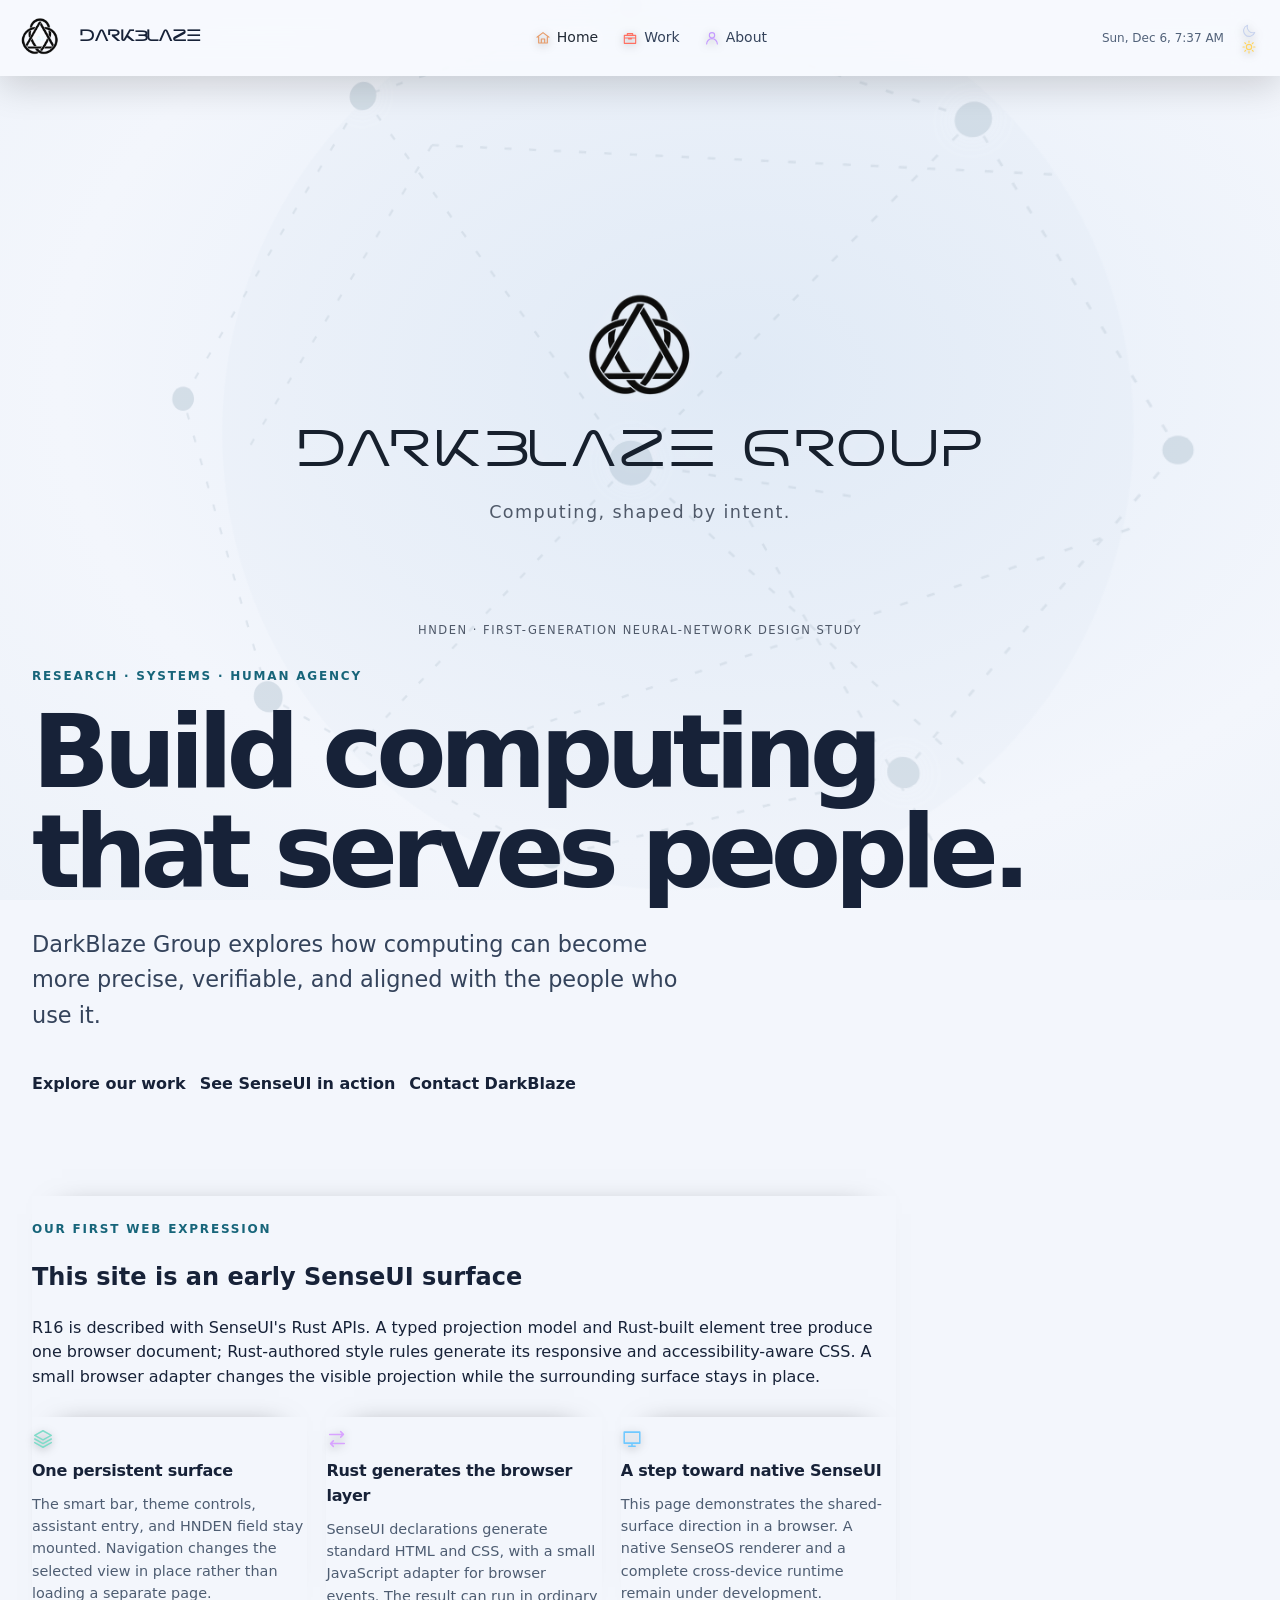
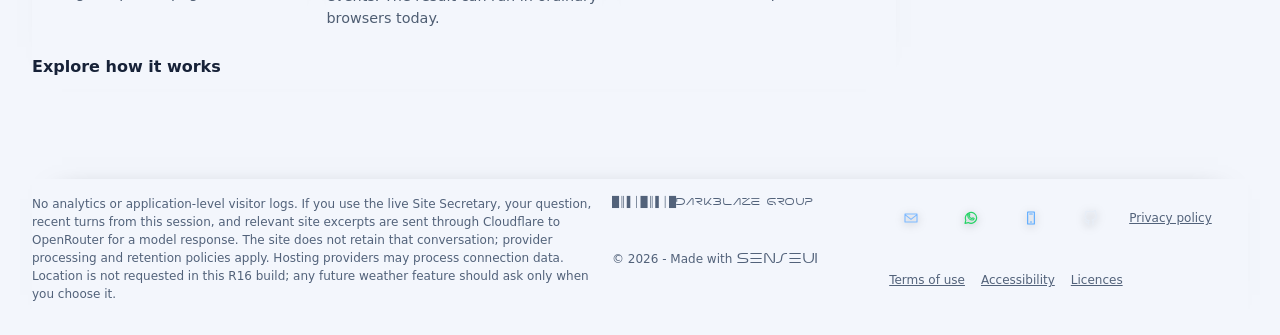
==== commit 6ab4a027: "Fix R16.2 portfolio status dates and validation detail" ====
--- a/index.html
+++ b/index.html
@@ -11,71 +11,71 @@
 
 Repository history: earliest commit author date 2026-08-14 · latest commit author date 2026-10-11 · latest observed repository push 2026-10-11. Earliest source record: Earliest commit in GitHub history: 2026-08-14. Repository created 2026-10-09. Formal project end date: not recorded. GitHub currently marks this repository private and not archived; neither commit nor push activity, nor the archive flag, establishes that the project ended.
 
-Status recorded in the 2026-10-11 audit snapshot: Historical documentation collection; implementation claims require linked-revision evidence. This is not a fresh source review." data-roadmap-open="true" data-roadmap-status="Project repository · _stray_docs" data-roadmap-title="_stray_docs" type="button"><span class="portfolio-kind">Project repository</span><strong>_stray_docs</strong><span class="portfolio-repository">_stray_docs</span><span class="portfolio-summary">Thirteen retained loose project documents covering boot state, integration proposals and subsystem notes.</span><span class="portfolio-range">2026-08-14 → 2026-10-11 · updated 2026-10-11 · no end date recorded</span></button></li><li class="portfolio-catalog-item"><button aria-label="darkblaze---darkverus: Design umbrella for a proposed Verus-compatible post-quantum blockchain.. Open dates and details." class="portfolio-entry-button" data-portfolio-entry="true" data-roadmap-detail="Design umbrella for a proposed Verus-compatible post-quantum blockchain.
-
-Repository history: earliest commit author date 2026-08-14 · latest commit author date 2026-10-11 · latest observed repository push 2026-10-11. Earliest source record: Earliest commit in GitHub history: 2026-08-14. Repository created 2026-10-09. Formal project end date: not recorded. GitHub currently marks this repository private and not archived; neither commit nor push activity, nor the archive flag, establishes that the project ended.
-
-Status recorded in the 2026-10-11 audit snapshot: design only. This is not a fresh source review." data-roadmap-open="true" data-roadmap-status="Project repository · darkblaze---darkverus" data-roadmap-title="darkblaze---darkverus" type="button"><span class="portfolio-kind">Project repository</span><strong>darkblaze---darkverus</strong><span class="portfolio-repository">darkblaze---darkverus</span><span class="portfolio-summary">Design umbrella for a proposed Verus-compatible post-quantum blockchain.</span><span class="portfolio-range">2026-08-14 → 2026-10-11 · updated 2026-10-11 · no end date recorded</span></button></li><li class="portfolio-catalog-item"><button aria-label="darkblaze-bootbranding: Plymouth animation theme and frame-extraction tooling; required image assets are missing from the tracked snapshot.. Open dates and details." class="portfolio-entry-button" data-portfolio-entry="true" data-roadmap-detail="Plymouth animation theme and frame-extraction tooling; required image assets are missing from the tracked snapshot.
-
-Repository history: earliest commit author date 2026-08-14 · latest commit author date 2026-10-11 · latest observed repository push 2026-10-11. Earliest source record: Earliest commit in GitHub history: 2026-08-14. Repository created 2026-10-09. Formal project end date: not recorded. GitHub currently marks this repository private and not archived; neither commit nor push activity, nor the archive flag, establishes that the project ended.
-
-Status recorded in the 2026-10-11 audit snapshot: Theme source present; asset-complete installation and physical boot unverified. This is not a fresh source review." data-roadmap-open="true" data-roadmap-status="Project repository · darkblaze-bootbranding" data-roadmap-title="darkblaze-bootbranding" type="button"><span class="portfolio-kind">Project repository</span><strong>darkblaze-bootbranding</strong><span class="portfolio-repository">darkblaze-bootbranding</span><span class="portfolio-summary">Plymouth animation theme and frame-extraction tooling; required image assets are missing from the tracked snapshot.</span><span class="portfolio-range">2026-08-14 → 2026-10-11 · updated 2026-10-11 · no end date recorded</span></button></li><li class="portfolio-catalog-item"><button aria-label="darkblaze-darkassist-android: Deprecated Android assistant/AIDL frontend skeleton, superseded by a DarkAI feature module.. Open dates and details." class="portfolio-entry-button" data-portfolio-entry="true" data-roadmap-detail="Deprecated Android assistant/AIDL frontend skeleton, superseded by a DarkAI feature module.
-
-Repository history: earliest commit author date 2026-08-14 · latest commit author date 2026-10-11 · latest observed repository push 2026-10-11. Earliest source record: Earliest commit in GitHub history: 2026-08-14. Repository created 2026-10-09. Formal project end date: not recorded. GitHub currently marks this repository private and not archived; neither commit nor push activity, nor the archive flag, establishes that the project ended.
-
-Status recorded in the 2026-10-11 audit snapshot: Deprecated partial frontend; live replacement located elsewhere. This is not a fresh source review." data-roadmap-open="true" data-roadmap-status="Project repository · darkblaze-darkassist-android" data-roadmap-title="darkblaze-darkassist-android" type="button"><span class="portfolio-kind">Project repository</span><strong>darkblaze-darkassist-android</strong><span class="portfolio-repository">darkblaze-darkassist-android</span><span class="portfolio-summary">Deprecated Android assistant/AIDL frontend skeleton, superseded by a DarkAI feature module.</span><span class="portfolio-range">2026-08-14 → 2026-10-11 · updated 2026-10-11 · no end date recorded</span></button></li><li class="portfolio-catalog-item"><button aria-label="darkblaze-darkcast: Rust casting/remote-control toolkit with packet framing and transport implementations; static defects remain.. Open dates and details." class="portfolio-entry-button" data-portfolio-entry="true" data-roadmap-detail="Rust casting/remote-control toolkit with packet framing and transport implementations; static defects remain.
-
-Repository history: earliest commit author date 2026-08-14 · latest commit author date 2026-10-11 · latest observed repository push 2026-10-11. Earliest source record: Earliest commit in GitHub history: 2026-08-14. Repository created 2026-10-09. Formal project end date: not recorded. GitHub currently marks this repository private and not archived; neither commit nor push activity, nor the archive flag, establishes that the project ended.
-
-Status recorded in the 2026-10-11 audit snapshot: Implemented transport prototype; malformed-input and build issues identified statically. This is not a fresh source review." data-roadmap-open="true" data-roadmap-status="Project repository · darkblaze-darkcast" data-roadmap-title="darkblaze-darkcast" type="button"><span class="portfolio-kind">Project repository</span><strong>darkblaze-darkcast</strong><span class="portfolio-repository">darkblaze-darkcast</span><span class="portfolio-summary">Rust casting/remote-control toolkit with packet framing and transport implementations; static defects remain.</span><span class="portfolio-range">2026-08-14 → 2026-10-11 · updated 2026-10-11 · no end date recorded</span></button></li><li class="portfolio-catalog-item"><button aria-label="darkblaze-design-assets: Design asset collection containing branding, icons, visual references and design guidance.. Open dates and details." class="portfolio-entry-button" data-portfolio-entry="true" data-roadmap-detail="Design asset collection containing branding, icons, visual references and design guidance.
-
-Repository history: earliest commit author date 2026-08-14 · latest commit author date 2026-10-11 · latest observed repository push 2026-10-11. Earliest source record: Earliest commit in GitHub history: 2026-08-14. Repository created 2026-10-09. Formal project end date: not recorded. GitHub currently marks this repository private and not archived; neither commit nor push activity, nor the archive flag, establishes that the project ended.
-
-Status recorded in the 2026-10-11 audit snapshot: Asset inventory complete; SVG structure checked; visual/licensing review incomplete. This is not a fresh source review." data-roadmap-open="true" data-roadmap-status="Project repository · darkblaze-design-assets" data-roadmap-title="darkblaze-design-assets" type="button"><span class="portfolio-kind">Project repository</span><strong>darkblaze-design-assets</strong><span class="portfolio-repository">darkblaze-design-assets</span><span class="portfolio-summary">Design asset collection containing branding, icons, visual references and design guidance.</span><span class="portfolio-range">2026-08-14 → 2026-10-11 · updated 2026-10-11 · no end date recorded</span></button></li><li class="portfolio-catalog-item"><button aria-label="darkblaze-driver-factory-project: Driver discovery planner and x86-64 ELF loader/shim host harness; a full isolated Linux driver environment is not established.. Open dates and details." class="portfolio-entry-button" data-portfolio-entry="true" data-roadmap-detail="Driver discovery planner and x86-64 ELF loader/shim host harness; a full isolated Linux driver environment is not established.
-
-Repository history: earliest commit author date 2026-08-14 · latest commit author date 2026-10-11 · latest observed repository push 2026-10-11. Earliest source record: Earliest commit in GitHub history: 2026-08-14. Repository created 2026-10-09. Formal project end date: not recorded. GitHub currently marks this repository private and not archived; neither commit nor push activity, nor the archive flag, establishes that the project ended.
-
-Status recorded in the 2026-10-11 audit snapshot: Implemented discovery/loader prototype; real driver ABI and isolation incomplete. This is not a fresh source review." data-roadmap-open="true" data-roadmap-status="Project repository · darkblaze-driver-factory-project" data-roadmap-title="darkblaze-driver-factory-project" type="button"><span class="portfolio-kind">Project repository</span><strong>darkblaze-driver-factory-project</strong><span class="portfolio-repository">darkblaze-driver-factory-project</span><span class="portfolio-summary">Driver discovery planner and x86-64 ELF loader/shim host harness; a full isolated Linux driver environment is not established.</span><span class="portfolio-range">2026-08-14 → 2026-10-11 · updated 2026-10-11 · no end date recorded</span></button></li><li class="portfolio-catalog-item"><button aria-label="darkblaze-genesis: Bare-metal Rust unikernel research and a separate host DNS appliance; Genesis was kept inactive throughout this inspection.. Open dates and details." class="portfolio-entry-button" data-portfolio-entry="true" data-roadmap-detail="Bare-metal Rust unikernel research and a separate host DNS appliance; Genesis was kept inactive throughout this inspection.
-
-Repository history: earliest commit author date 2026-08-14 · latest commit author date 2026-10-11 · latest observed repository push 2026-10-11. Earliest source record: Earliest commit in GitHub history: 2026-08-14. Repository created 2026-10-09. Formal project end date: not recorded. GitHub currently marks this repository private and not archived; neither commit nor push activity, nor the archive flag, establishes that the project ended.
-
-Status recorded in the 2026-10-11 audit snapshot: Inactive research/prototype; current runtime behavior and security not validated. This is not a fresh source review." data-roadmap-open="true" data-roadmap-status="Project repository · darkblaze-genesis" data-roadmap-title="darkblaze-genesis" type="button"><span class="portfolio-kind">Project repository</span><strong>darkblaze-genesis</strong><span class="portfolio-repository">darkblaze-genesis</span><span class="portfolio-summary">Bare-metal Rust unikernel research and a separate host DNS appliance; Genesis was kept inactive throughout this inspection.</span><span class="portfolio-range">2026-08-14 → 2026-10-11 · updated 2026-10-11 · no end date recorded</span></button></li><li class="portfolio-catalog-item"><button aria-label="darkblaze-hermes-rust-native-version: Recovered Rust agent framework and host-tool library with CLI, memory and provider integrations.. Open dates and details." class="portfolio-entry-button" data-portfolio-entry="true" data-roadmap-detail="Recovered Rust agent framework and host-tool library with CLI, memory and provider integrations.
+Status recorded for 2026-10-11: Historical documentation collection; implementation claims require linked-revision evidence. This is not a fresh source review." data-roadmap-open="true" data-roadmap-status="Project repository · _stray_docs" data-roadmap-title="_stray_docs" type="button"><span class="portfolio-kind">Project repository</span><strong>_stray_docs</strong><span class="portfolio-repository">_stray_docs</span><span class="portfolio-summary">Thirteen retained loose project documents covering boot state, integration proposals and subsystem notes.</span><span class="portfolio-range">2026-08-14 → 2026-10-11 · updated 2026-10-11 · no end date recorded</span></button></li><li class="portfolio-catalog-item"><button aria-label="darkblaze---darkverus: Design umbrella for a proposed Verus-compatible post-quantum blockchain.. Open dates and details." class="portfolio-entry-button" data-portfolio-entry="true" data-roadmap-detail="Design umbrella for a proposed Verus-compatible post-quantum blockchain.
+
+Repository history: earliest commit author date 2026-08-14 · latest commit author date 2026-10-11 · latest observed repository push 2026-10-11. Earliest source record: Earliest commit in GitHub history: 2026-08-14. Repository created 2026-10-09. Formal project end date: not recorded. GitHub currently marks this repository private and not archived; neither commit nor push activity, nor the archive flag, establishes that the project ended.
+
+Status recorded for 2026-10-11: design only. This is not a fresh source review." data-roadmap-open="true" data-roadmap-status="Project repository · darkblaze---darkverus" data-roadmap-title="darkblaze---darkverus" type="button"><span class="portfolio-kind">Project repository</span><strong>darkblaze---darkverus</strong><span class="portfolio-repository">darkblaze---darkverus</span><span class="portfolio-summary">Design umbrella for a proposed Verus-compatible post-quantum blockchain.</span><span class="portfolio-range">2026-08-14 → 2026-10-11 · updated 2026-10-11 · no end date recorded</span></button></li><li class="portfolio-catalog-item"><button aria-label="darkblaze-bootbranding: Plymouth animation theme and frame-extraction tooling; required image assets are missing from the tracked snapshot.. Open dates and details." class="portfolio-entry-button" data-portfolio-entry="true" data-roadmap-detail="Plymouth animation theme and frame-extraction tooling; required image assets are missing from the tracked snapshot.
+
+Repository history: earliest commit author date 2026-08-14 · latest commit author date 2026-10-11 · latest observed repository push 2026-10-11. Earliest source record: Earliest commit in GitHub history: 2026-08-14. Repository created 2026-10-09. Formal project end date: not recorded. GitHub currently marks this repository private and not archived; neither commit nor push activity, nor the archive flag, establishes that the project ended.
+
+Status recorded for 2026-10-11: Theme source present; asset-complete installation and physical boot unverified. This is not a fresh source review." data-roadmap-open="true" data-roadmap-status="Project repository · darkblaze-bootbranding" data-roadmap-title="darkblaze-bootbranding" type="button"><span class="portfolio-kind">Project repository</span><strong>darkblaze-bootbranding</strong><span class="portfolio-repository">darkblaze-bootbranding</span><span class="portfolio-summary">Plymouth animation theme and frame-extraction tooling; required image assets are missing from the tracked snapshot.</span><span class="portfolio-range">2026-08-14 → 2026-10-11 · updated 2026-10-11 · no end date recorded</span></button></li><li class="portfolio-catalog-item"><button aria-label="darkblaze-darkassist-android: Deprecated Android assistant/AIDL frontend skeleton, superseded by a DarkAI feature module.. Open dates and details." class="portfolio-entry-button" data-portfolio-entry="true" data-roadmap-detail="Deprecated Android assistant/AIDL frontend skeleton, superseded by a DarkAI feature module.
+
+Repository history: earliest commit author date 2026-08-14 · latest commit author date 2026-10-11 · latest observed repository push 2026-10-11. Earliest source record: Earliest commit in GitHub history: 2026-08-14. Repository created 2026-10-09. Formal project end date: not recorded. GitHub currently marks this repository private and not archived; neither commit nor push activity, nor the archive flag, establishes that the project ended.
+
+Status recorded for 2026-10-11: Deprecated partial frontend; live replacement located elsewhere. This is not a fresh source review." data-roadmap-open="true" data-roadmap-status="Project repository · darkblaze-darkassist-android" data-roadmap-title="darkblaze-darkassist-android" type="button"><span class="portfolio-kind">Project repository</span><strong>darkblaze-darkassist-android</strong><span class="portfolio-repository">darkblaze-darkassist-android</span><span class="portfolio-summary">Deprecated Android assistant/AIDL frontend skeleton, superseded by a DarkAI feature module.</span><span class="portfolio-range">2026-08-14 → 2026-10-11 · updated 2026-10-11 · no end date recorded</span></button></li><li class="portfolio-catalog-item"><button aria-label="darkblaze-darkcast: Rust casting/remote-control toolkit with packet framing and transport implementations; static defects remain.. Open dates and details." class="portfolio-entry-button" data-portfolio-entry="true" data-roadmap-detail="Rust casting/remote-control toolkit with packet framing and transport implementations; static defects remain.
+
+Repository history: earliest commit author date 2026-08-14 · latest commit author date 2026-10-11 · latest observed repository push 2026-10-11. Earliest source record: Earliest commit in GitHub history: 2026-08-14. Repository created 2026-10-09. Formal project end date: not recorded. GitHub currently marks this repository private and not archived; neither commit nor push activity, nor the archive flag, establishes that the project ended.
+
+Status recorded for 2026-10-11: Implemented transport prototype; malformed-input and build issues identified statically. This is not a fresh source review." data-roadmap-open="true" data-roadmap-status="Project repository · darkblaze-darkcast" data-roadmap-title="darkblaze-darkcast" type="button"><span class="portfolio-kind">Project repository</span><strong>darkblaze-darkcast</strong><span class="portfolio-repository">darkblaze-darkcast</span><span class="portfolio-summary">Rust casting/remote-control toolkit with packet framing and transport implementations; static defects remain.</span><span class="portfolio-range">2026-08-14 → 2026-10-11 · updated 2026-10-11 · no end date recorded</span></button></li><li class="portfolio-catalog-item"><button aria-label="darkblaze-design-assets: Design asset collection containing branding, icons, visual references and design guidance.. Open dates and details." class="portfolio-entry-button" data-portfolio-entry="true" data-roadmap-detail="Design asset collection containing branding, icons, visual references and design guidance.
+
+Repository history: earliest commit author date 2026-08-14 · latest commit author date 2026-10-11 · latest observed repository push 2026-10-11. Earliest source record: Earliest commit in GitHub history: 2026-08-14. Repository created 2026-10-09. Formal project end date: not recorded. GitHub currently marks this repository private and not archived; neither commit nor push activity, nor the archive flag, establishes that the project ended.
+
+Status recorded for 2026-10-11: Asset inventory complete; SVG structure checked; visual/licensing review incomplete. This is not a fresh source review." data-roadmap-open="true" data-roadmap-status="Project repository · darkblaze-design-assets" data-roadmap-title="darkblaze-design-assets" type="button"><span class="portfolio-kind">Project repository</span><strong>darkblaze-design-assets</strong><span class="portfolio-repository">darkblaze-design-assets</span><span class="portfolio-summary">Design asset collection containing branding, icons, visual references and design guidance.</span><span class="portfolio-range">2026-08-14 → 2026-10-11 · updated 2026-10-11 · no end date recorded</span></button></li><li class="portfolio-catalog-item"><button aria-label="darkblaze-driver-factory-project: Driver discovery planner and x86-64 ELF loader/shim host harness; a full isolated Linux driver environment is not established.. Open dates and details." class="portfolio-entry-button" data-portfolio-entry="true" data-roadmap-detail="Driver discovery planner and x86-64 ELF loader/shim host harness; a full isolated Linux driver environment is not established.
+
+Repository history: earliest commit author date 2026-08-14 · latest commit author date 2026-10-11 · latest observed repository push 2026-10-11. Earliest source record: Earliest commit in GitHub history: 2026-08-14. Repository created 2026-10-09. Formal project end date: not recorded. GitHub currently marks this repository private and not archived; neither commit nor push activity, nor the archive flag, establishes that the project ended.
+
+Status recorded for 2026-10-11: Implemented discovery/loader prototype; real driver ABI and isolation incomplete. This is not a fresh source review." data-roadmap-open="true" data-roadmap-status="Project repository · darkblaze-driver-factory-project" data-roadmap-title="darkblaze-driver-factory-project" type="button"><span class="portfolio-kind">Project repository</span><strong>darkblaze-driver-factory-project</strong><span class="portfolio-repository">darkblaze-driver-factory-project</span><span class="portfolio-summary">Driver discovery planner and x86-64 ELF loader/shim host harness; a full isolated Linux driver environment is not established.</span><span class="portfolio-range">2026-08-14 → 2026-10-11 · updated 2026-10-11 · no end date recorded</span></button></li><li class="portfolio-catalog-item"><button aria-label="darkblaze-genesis: Bare-metal Rust unikernel research and a separate host DNS appliance; Genesis was kept inactive throughout this inspection.. Open dates and details." class="portfolio-entry-button" data-portfolio-entry="true" data-roadmap-detail="Bare-metal Rust unikernel research and a separate host DNS appliance; Genesis was kept inactive throughout this inspection.
+
+Repository history: earliest commit author date 2026-08-14 · latest commit author date 2026-10-11 · latest observed repository push 2026-10-11. Earliest source record: Earliest commit in GitHub history: 2026-08-14. Repository created 2026-10-09. Formal project end date: not recorded. GitHub currently marks this repository private and not archived; neither commit nor push activity, nor the archive flag, establishes that the project ended.
+
+Status recorded for 2026-10-11: Inactive research/prototype; current runtime behavior and security not validated. This is not a fresh source review." data-roadmap-open="true" data-roadmap-status="Project repository · darkblaze-genesis" data-roadmap-title="darkblaze-genesis" type="button"><span class="portfolio-kind">Project repository</span><strong>darkblaze-genesis</strong><span class="portfolio-repository">darkblaze-genesis</span><span class="portfolio-summary">Bare-metal Rust unikernel research and a separate host DNS appliance; Genesis was kept inactive throughout this inspection.</span><span class="portfolio-range">2026-08-14 → 2026-10-11 · updated 2026-10-11 · no end date recorded</span></button></li><li class="portfolio-catalog-item"><button aria-label="darkblaze-hermes-rust-native-version: Recovered Rust agent framework and host-tool library with CLI, memory and provider integrations.. Open dates and details." class="portfolio-entry-button" data-portfolio-entry="true" data-roadmap-detail="Recovered Rust agent framework and host-tool library with CLI, memory and provider integrations.
 
 Repository history: earliest commit author date 2026-08-14 · latest commit author date 2026-10-11 · latest observed repository push 2026-11-02. Earliest source record: Earliest commit in GitHub history: 2026-08-14. Repository created 2026-10-09. Formal project end date: not recorded. GitHub currently marks this repository private and not archived; neither commit nor push activity, nor the archive flag, establishes that the project ended.
 
-Status recorded in the 2026-10-11 audit snapshot: Substantial source with incomplete terminal guarantees; CLI activation wiring still under review.. This is not a fresh source review." data-roadmap-open="true" data-roadmap-status="Project repository · darkblaze-hermes-rust-native-version" data-roadmap-title="darkblaze-hermes-rust-native-version" type="button"><span class="portfolio-kind">Project repository</span><strong>darkblaze-hermes-rust-native-version</strong><span class="portfolio-repository">darkblaze-hermes-rust-native-version</span><span class="portfolio-summary">Recovered Rust agent framework and host-tool library with CLI, memory and provider integrations.</span><span class="portfolio-range">2026-08-14 → 2026-10-11 · updated 2026-11-02 · no end date recorded</span></button></li><li class="portfolio-catalog-item"><button aria-label="darkblaze-lightfs: Research and implementation plan for a DarkFS-derived tiered filesystem; implementation has not been committed here.. Open dates and details." class="portfolio-entry-button" data-portfolio-entry="true" data-roadmap-detail="Research and implementation plan for a DarkFS-derived tiered filesystem; implementation has not been committed here.
-
-Repository history: earliest commit author date 2026-08-14 · latest commit author date 2026-10-11 · latest observed repository push 2026-10-11. Earliest source record: Earliest commit in GitHub history: 2026-08-14. Repository created 2026-10-09. Formal project end date: not recorded. GitHub currently marks this repository private and not archived; neither commit nor push activity, nor the archive flag, establishes that the project ended.
-
-Status recorded in the 2026-10-11 audit snapshot: Design-only snapshot. This is not a fresh source review." data-roadmap-open="true" data-roadmap-status="Project repository · darkblaze-lightfs" data-roadmap-title="darkblaze-lightfs" type="button"><span class="portfolio-kind">Project repository</span><strong>darkblaze-lightfs</strong><span class="portfolio-repository">darkblaze-lightfs</span><span class="portfolio-summary">Research and implementation plan for a DarkFS-derived tiered filesystem; implementation has not been committed here.</span><span class="portfolio-range">2026-08-14 → 2026-10-11 · updated 2026-10-11 · no end date recorded</span></button></li><li class="portfolio-catalog-item"><button aria-label="darkblaze-reforge: Minimal musl/BusyBox root-filesystem builder and staged filesystem; current documented r1 uses BusyBox init.. Open dates and details." class="portfolio-entry-button" data-portfolio-entry="true" data-roadmap-detail="Minimal musl/BusyBox root-filesystem builder and staged filesystem; current documented r1 uses BusyBox init.
-
-Repository history: earliest commit author date 2026-08-14 · latest commit author date 2026-10-11 · latest observed repository push 2026-10-11. Earliest source record: Earliest commit in GitHub history: 2026-08-14. Repository created 2026-10-10. Formal project end date: not recorded. GitHub currently marks this repository private and not archived; neither commit nor push activity, nor the archive flag, establishes that the project ended.
-
-Status recorded in the 2026-10-11 audit snapshot: Rootfs builder prototype; BusyBox-based historical stage. This is not a fresh source review." data-roadmap-open="true" data-roadmap-status="Repository archive or backup · darkblaze-reforge" data-roadmap-title="darkblaze-reforge" type="button"><span class="portfolio-kind">Repository archive or backup</span><strong>darkblaze-reforge</strong><span class="portfolio-repository">darkblaze-reforge</span><span class="portfolio-summary">Minimal musl/BusyBox root-filesystem builder and staged filesystem; current documented r1 uses BusyBox init.</span><span class="portfolio-range">2026-08-14 → 2026-10-11 · updated 2026-10-11 · no end date recorded</span></button></li><li class="portfolio-catalog-item"><button aria-label="darkblaze-senses-research: Vision-overlay and auditory processing experiments with Rust hearing modules and Python sensory clients.. Open dates and details." class="portfolio-entry-button" data-portfolio-entry="true" data-roadmap-detail="Vision-overlay and auditory processing experiments with Rust hearing modules and Python sensory clients.
-
-Repository history: earliest commit author date 2026-08-14 · latest commit author date 2026-10-11 · latest observed repository push 2026-10-11. Earliest source record: Earliest commit in GitHub history: 2026-08-14. Repository created 2026-10-10. Formal project end date: not recorded. GitHub currently marks this repository private and not archived; neither commit nor push activity, nor the archive flag, establishes that the project ended.
-
-Status recorded in the 2026-10-11 audit snapshot: Sensory processing/client source exists; deployment paths and protocol robustness need work. This is not a fresh source review." data-roadmap-open="true" data-roadmap-status="Repository archive or backup · darkblaze-senses-research" data-roadmap-title="darkblaze-senses-research" type="button"><span class="portfolio-kind">Repository archive or backup</span><strong>darkblaze-senses-research</strong><span class="portfolio-repository">darkblaze-senses-research</span><span class="portfolio-summary">Vision-overlay and auditory processing experiments with Rust hearing modules and Python sensory clients.</span><span class="portfolio-range">2026-08-14 → 2026-10-11 · updated 2026-10-11 · no end date recorded</span></button></li><li class="portfolio-catalog-item"><button aria-label="darkblaze-torus: Rust workspace for DFiles, DMail and DWeb desktop applications, relying on sibling UI/model components.. Open dates and details." class="portfolio-entry-button" data-portfolio-entry="true" data-roadmap-detail="Rust workspace for DFiles, DMail and DWeb desktop applications, relying on sibling UI/model components.
-
-Repository history: earliest commit author date 2026-08-14 · latest commit author date 2026-10-11 · latest observed repository push 2026-10-11. Earliest source record: Earliest commit in GitHub history: 2026-08-14. Repository created 2026-10-10. Formal project end date: not recorded. GitHub currently marks this repository private and not archived; neither commit nor push activity, nor the archive flag, establishes that the project ended.
-
-Status recorded in the 2026-10-11 audit snapshot: Desktop application prototypes with partial actions and environment dependencies. This is not a fresh source review." data-roadmap-open="true" data-roadmap-status="Repository archive or backup · darkblaze-torus" data-roadmap-title="darkblaze-torus" type="button"><span class="portfolio-kind">Repository archive or backup</span><strong>darkblaze-torus</strong><span class="portfolio-repository">darkblaze-torus</span><span class="portfolio-summary">Rust workspace for DFiles, DMail and DWeb desktop applications, relying on sibling UI/model components.</span><span class="portfolio-range">2026-08-14 → 2026-10-11 · updated 2026-10-11 · no end date recorded</span></button></li><li class="portfolio-catalog-item"><button aria-label="darkblaze-ufui: Vertex86 desktop-shell prototype with adaptive rendering and rule-based context-aware UI modules.. Open dates and details." class="portfolio-entry-button" data-portfolio-entry="true" data-roadmap-detail="Vertex86 desktop-shell prototype with adaptive rendering and rule-based context-aware UI modules.
-
-Repository history: earliest commit author date 2026-08-14 · latest commit author date 2026-10-11 · latest observed repository push 2026-10-11. Earliest source record: Earliest commit in GitHub history: 2026-08-14. Repository created 2026-10-10. Formal project end date: not recorded. GitHub currently marks this repository private and not archived; neither commit nor push activity, nor the archive flag, establishes that the project ended.
-
-Status recorded in the 2026-10-11 audit snapshot: Windowed shell source exists; external workspace dependencies and runtime validation remain. This is not a fresh source review." data-roadmap-open="true" data-roadmap-status="Repository archive or backup · darkblaze-ufui" data-roadmap-title="darkblaze-ufui" type="button"><span class="portfolio-kind">Repository archive or backup</span><strong>darkblaze-ufui</strong><span class="portfolio-repository">darkblaze-ufui</span><span class="portfolio-summary">Vertex86 desktop-shell prototype with adaptive rendering and rule-based context-aware UI modules.</span><span class="portfolio-range">2026-08-14 → 2026-10-11 · updated 2026-10-11 · no end date recorded</span></button></li><li class="portfolio-catalog-item"><button aria-label="firmware-workspace: Dell Vostro firmware patch-image builder, machine-byte layers and retained proof/report material; no firmware was flashed.. Open dates and details." class="portfolio-entry-button" data-portfolio-entry="true" data-roadmap-detail="Dell Vostro firmware patch-image builder, machine-byte layers and retained proof/report material; no firmware was flashed.
-
-Repository history: earliest commit author date 2026-08-14 · latest commit author date 2026-10-11 · latest observed repository push 2026-10-11. Earliest source record: Earliest commit in GitHub history: 2026-08-14. Repository created 2026-10-10. Formal project end date: not recorded. GitHub currently marks this repository private and not archived; neither commit nor push activity, nor the archive flag, establishes that the project ended.
-
-Status recorded in the 2026-10-11 audit snapshot: Hardware-specific patch prototype; overwhelmingly outside retained proof domain. This is not a fresh source review." data-roadmap-open="true" data-roadmap-status="Repository archive or backup · firmware-workspace" data-roadmap-title="firmware-workspace" type="button"><span class="portfolio-kind">Repository archive or backup</span><strong>firmware-workspace</strong><span class="portfolio-repository">firmware-workspace</span><span class="portfolio-summary">Dell Vostro firmware patch-image builder, machine-byte layers and retained proof/report material; no firmware was flashed.</span><span class="portfolio-range">2026-08-14 → 2026-10-11 · updated 2026-10-11 · no end date recorded</span></button></li><li class="portfolio-catalog-item"><button aria-label="perplexity-research-hub: Python, Kotlin and MCP research-API bridge collection with provider role templates.. Open dates and details." class="portfolio-entry-button" data-portfolio-entry="true" data-roadmap-detail="Python, Kotlin and MCP research-API bridge collection with provider role templates.
-
-Repository history: earliest commit author date 2026-08-14 · latest commit author date 2026-10-11 · latest observed repository push 2026-10-11. Earliest source record: Earliest commit in GitHub history: 2026-08-14. Repository created 2026-10-10. Formal project end date: not recorded. GitHub currently marks this repository private and not archived; neither commit nor push activity, nor the archive flag, establishes that the project ended.
-
-Status recorded in the 2026-10-11 audit snapshot: Implemented external API wrapper; schema/billing and cross-platform integration unverified. This is not a fresh source review." data-roadmap-open="true" data-roadmap-status="Repository archive or backup · perplexity-research-hub" data-roadmap-title="perplexity-research-hub" type="button"><span class="portfolio-kind">Repository archive or backup</span><strong>perplexity-research-hub</strong><span class="portfolio-repository">perplexity-research-hub</span><span class="portfolio-summary">Python, Kotlin and MCP research-API bridge collection with provider role templates.</span><span class="portfolio-range">2026-08-14 → 2026-10-11 · updated 2026-10-11 · no end date recorded</span></button></li><li class="portfolio-catalog-item"><button aria-label="plasma-mobile-dissect: Extracted Arch Plasma Mobile package snapshot for inspection, including QML resources and prebuilt x86-64 tools.. Open dates and details." class="portfolio-entry-button" data-portfolio-entry="true" data-roadmap-detail="Extracted Arch Plasma Mobile package snapshot for inspection, including QML resources and prebuilt x86-64 tools.
-
-Repository history: earliest commit author date 2026-08-14 · latest commit author date 2026-10-11 · latest observed repository push 2026-10-11. Earliest source record: Earliest commit in GitHub history: 2026-08-14. Repository created 2026-10-10. Formal project end date: not recorded. GitHub currently marks this repository private and not archived; neither commit nor push activity, nor the archive flag, establishes that the project ended.
-
-Status recorded in the 2026-10-11 audit snapshot: Upstream package dissection; usable target environment not established. This is not a fresh source review." data-roadmap-open="true" data-roadmap-status="Repository archive or backup · plasma-mobile-dissect" data-roadmap-title="plasma-mobile-dissect" type="button"><span class="portfolio-kind">Repository archive or backup</span><strong>plasma-mobile-dissect</strong><span class="portfolio-repository">plasma-mobile-dissect</span><span class="portfolio-summary">Extracted Arch Plasma Mobile package snapshot for inspection, including QML resources and prebuilt x86-64 tools.</span><span class="portfolio-range">2026-08-14 → 2026-10-11 · updated 2026-10-11 · no end date recorded</span></button></li><li class="portfolio-catalog-item"><button aria-label="SenseAdminCore: SenseOS local administration and control plane; legacy DCAC CLI/gateway lineage, Rust-native integration in progress.. Open dates and details." class="portfolio-entry-button" data-portfolio-entry="true" data-roadmap-detail="SenseOS local administration and control plane; legacy DCAC CLI/gateway lineage, Rust-native integration in progress.
+Status recorded for 2026-10-11: Substantial source with incomplete terminal guarantees; CLI activation wiring still under review.. This is not a fresh source review." data-roadmap-open="true" data-roadmap-status="Project repository · darkblaze-hermes-rust-native-version" data-roadmap-title="darkblaze-hermes-rust-native-version" type="button"><span class="portfolio-kind">Project repository</span><strong>darkblaze-hermes-rust-native-version</strong><span class="portfolio-repository">darkblaze-hermes-rust-native-version</span><span class="portfolio-summary">Recovered Rust agent framework and host-tool library with CLI, memory and provider integrations.</span><span class="portfolio-range">2026-08-14 → 2026-10-11 · updated 2026-11-02 · no end date recorded</span></button></li><li class="portfolio-catalog-item"><button aria-label="darkblaze-lightfs: Research and implementation plan for a DarkFS-derived tiered filesystem; implementation has not been committed here.. Open dates and details." class="portfolio-entry-button" data-portfolio-entry="true" data-roadmap-detail="Research and implementation plan for a DarkFS-derived tiered filesystem; implementation has not been committed here.
+
+Repository history: earliest commit author date 2026-08-14 · latest commit author date 2026-10-11 · latest observed repository push 2026-10-11. Earliest source record: Earliest commit in GitHub history: 2026-08-14. Repository created 2026-10-09. Formal project end date: not recorded. GitHub currently marks this repository private and not archived; neither commit nor push activity, nor the archive flag, establishes that the project ended.
+
+Status recorded for 2026-10-11: Design-only snapshot. This is not a fresh source review." data-roadmap-open="true" data-roadmap-status="Project repository · darkblaze-lightfs" data-roadmap-title="darkblaze-lightfs" type="button"><span class="portfolio-kind">Project repository</span><strong>darkblaze-lightfs</strong><span class="portfolio-repository">darkblaze-lightfs</span><span class="portfolio-summary">Research and implementation plan for a DarkFS-derived tiered filesystem; implementation has not been committed here.</span><span class="portfolio-range">2026-08-14 → 2026-10-11 · updated 2026-10-11 · no end date recorded</span></button></li><li class="portfolio-catalog-item"><button aria-label="darkblaze-reforge: Minimal musl/BusyBox root-filesystem builder and staged filesystem; current documented r1 uses BusyBox init.. Open dates and details." class="portfolio-entry-button" data-portfolio-entry="true" data-roadmap-detail="Minimal musl/BusyBox root-filesystem builder and staged filesystem; current documented r1 uses BusyBox init.
+
+Repository history: earliest commit author date 2026-08-14 · latest commit author date 2026-10-11 · latest observed repository push 2026-10-11. Earliest source record: Earliest commit in GitHub history: 2026-08-14. Repository created 2026-10-10. Formal project end date: not recorded. GitHub currently marks this repository private and not archived; neither commit nor push activity, nor the archive flag, establishes that the project ended.
+
+Status recorded for 2026-10-11: Rootfs builder prototype; BusyBox-based historical stage. This is not a fresh source review." data-roadmap-open="true" data-roadmap-status="Repository archive or backup · darkblaze-reforge" data-roadmap-title="darkblaze-reforge" type="button"><span class="portfolio-kind">Repository archive or backup</span><strong>darkblaze-reforge</strong><span class="portfolio-repository">darkblaze-reforge</span><span class="portfolio-summary">Minimal musl/BusyBox root-filesystem builder and staged filesystem; current documented r1 uses BusyBox init.</span><span class="portfolio-range">2026-08-14 → 2026-10-11 · updated 2026-10-11 · no end date recorded</span></button></li><li class="portfolio-catalog-item"><button aria-label="darkblaze-senses-research: Vision-overlay and auditory processing experiments with Rust hearing modules and Python sensory clients.. Open dates and details." class="portfolio-entry-button" data-portfolio-entry="true" data-roadmap-detail="Vision-overlay and auditory processing experiments with Rust hearing modules and Python sensory clients.
+
+Repository history: earliest commit author date 2026-08-14 · latest commit author date 2026-10-11 · latest observed repository push 2026-10-11. Earliest source record: Earliest commit in GitHub history: 2026-08-14. Repository created 2026-10-10. Formal project end date: not recorded. GitHub currently marks this repository private and not archived; neither commit nor push activity, nor the archive flag, establishes that the project ended.
+
+Status recorded for 2026-10-11: Sensory processing/client source exists; deployment paths and protocol robustness need work. This is not a fresh source review." data-roadmap-open="true" data-roadmap-status="Repository archive or backup · darkblaze-senses-research" data-roadmap-title="darkblaze-senses-research" type="button"><span class="portfolio-kind">Repository archive or backup</span><strong>darkblaze-senses-research</strong><span class="portfolio-repository">darkblaze-senses-research</span><span class="portfolio-summary">Vision-overlay and auditory processing experiments with Rust hearing modules and Python sensory clients.</span><span class="portfolio-range">2026-08-14 → 2026-10-11 · updated 2026-10-11 · no end date recorded</span></button></li><li class="portfolio-catalog-item"><button aria-label="darkblaze-torus: Rust workspace for DFiles, DMail and DWeb desktop applications, relying on sibling UI/model components.. Open dates and details." class="portfolio-entry-button" data-portfolio-entry="true" data-roadmap-detail="Rust workspace for DFiles, DMail and DWeb desktop applications, relying on sibling UI/model components.
+
+Repository history: earliest commit author date 2026-08-14 · latest commit author date 2026-10-11 · latest observed repository push 2026-10-11. Earliest source record: Earliest commit in GitHub history: 2026-08-14. Repository created 2026-10-10. Formal project end date: not recorded. GitHub currently marks this repository private and not archived; neither commit nor push activity, nor the archive flag, establishes that the project ended.
+
+Status recorded for 2026-10-11: Desktop application prototypes with partial actions and environment dependencies. This is not a fresh source review." data-roadmap-open="true" data-roadmap-status="Repository archive or backup · darkblaze-torus" data-roadmap-title="darkblaze-torus" type="button"><span class="portfolio-kind">Repository archive or backup</span><strong>darkblaze-torus</strong><span class="portfolio-repository">darkblaze-torus</span><span class="portfolio-summary">Rust workspace for DFiles, DMail and DWeb desktop applications, relying on sibling UI/model components.</span><span class="portfolio-range">2026-08-14 → 2026-10-11 · updated 2026-10-11 · no end date recorded</span></button></li><li class="portfolio-catalog-item"><button aria-label="darkblaze-ufui: Vertex86 desktop-shell prototype with adaptive rendering and rule-based context-aware UI modules.. Open dates and details." class="portfolio-entry-button" data-portfolio-entry="true" data-roadmap-detail="Vertex86 desktop-shell prototype with adaptive rendering and rule-based context-aware UI modules.
+
+Repository history: earliest commit author date 2026-08-14 · latest commit author date 2026-10-11 · latest observed repository push 2026-10-11. Earliest source record: Earliest commit in GitHub history: 2026-08-14. Repository created 2026-10-10. Formal project end date: not recorded. GitHub currently marks this repository private and not archived; neither commit nor push activity, nor the archive flag, establishes that the project ended.
+
+Status recorded for 2026-10-11: Windowed shell source exists; external workspace dependencies and runtime validation remain. This is not a fresh source review." data-roadmap-open="true" data-roadmap-status="Repository archive or backup · darkblaze-ufui" data-roadmap-title="darkblaze-ufui" type="button"><span class="portfolio-kind">Repository archive or backup</span><strong>darkblaze-ufui</strong><span class="portfolio-repository">darkblaze-ufui</span><span class="portfolio-summary">Vertex86 desktop-shell prototype with adaptive rendering and rule-based context-aware UI modules.</span><span class="portfolio-range">2026-08-14 → 2026-10-11 · updated 2026-10-11 · no end date recorded</span></button></li><li class="portfolio-catalog-item"><button aria-label="firmware-workspace: Dell Vostro firmware patch-image builder, machine-byte layers and retained proof/report material; no firmware was flashed.. Open dates and details." class="portfolio-entry-button" data-portfolio-entry="true" data-roadmap-detail="Dell Vostro firmware patch-image builder, machine-byte layers and retained proof/report material; no firmware was flashed.
+
+Repository history: earliest commit author date 2026-08-14 · latest commit author date 2026-10-11 · latest observed repository push 2026-10-11. Earliest source record: Earliest commit in GitHub history: 2026-08-14. Repository created 2026-10-10. Formal project end date: not recorded. GitHub currently marks this repository private and not archived; neither commit nor push activity, nor the archive flag, establishes that the project ended.
+
+Status recorded for 2026-10-11: Hardware-specific patch prototype; overwhelmingly outside retained proof domain. This is not a fresh source review." data-roadmap-open="true" data-roadmap-status="Repository archive or backup · firmware-workspace" data-roadmap-title="firmware-workspace" type="button"><span class="portfolio-kind">Repository archive or backup</span><strong>firmware-workspace</strong><span class="portfolio-repository">firmware-workspace</span><span class="portfolio-summary">Dell Vostro firmware patch-image builder, machine-byte layers and retained proof/report material; no firmware was flashed.</span><span class="portfolio-range">2026-08-14 → 2026-10-11 · updated 2026-10-11 · no end date recorded</span></button></li><li class="portfolio-catalog-item"><button aria-label="perplexity-research-hub: Python, Kotlin and MCP research-API bridge collection with provider role templates.. Open dates and details." class="portfolio-entry-button" data-portfolio-entry="true" data-roadmap-detail="Python, Kotlin and MCP research-API bridge collection with provider role templates.
+
+Repository history: earliest commit author date 2026-08-14 · latest commit author date 2026-10-11 · latest observed repository push 2026-10-11. Earliest source record: Earliest commit in GitHub history: 2026-08-14. Repository created 2026-10-10. Formal project end date: not recorded. GitHub currently marks this repository private and not archived; neither commit nor push activity, nor the archive flag, establishes that the project ended.
+
+Status recorded for 2026-10-11: Implemented external API wrapper; schema/billing and cross-platform integration unverified. This is not a fresh source review." data-roadmap-open="true" data-roadmap-status="Repository archive or backup · perplexity-research-hub" data-roadmap-title="perplexity-research-hub" type="button"><span class="portfolio-kind">Repository archive or backup</span><strong>perplexity-research-hub</strong><span class="portfolio-repository">perplexity-research-hub</span><span class="portfolio-summary">Python, Kotlin and MCP research-API bridge collection with provider role templates.</span><span class="portfolio-range">2026-08-14 → 2026-10-11 · updated 2026-10-11 · no end date recorded</span></button></li><li class="portfolio-catalog-item"><button aria-label="plasma-mobile-dissect: Extracted Arch Plasma Mobile package snapshot for inspection, including QML resources and prebuilt x86-64 tools.. Open dates and details." class="portfolio-entry-button" data-portfolio-entry="true" data-roadmap-detail="Extracted Arch Plasma Mobile package snapshot for inspection, including QML resources and prebuilt x86-64 tools.
+
+Repository history: earliest commit author date 2026-08-14 · latest commit author date 2026-10-11 · latest observed repository push 2026-10-11. Earliest source record: Earliest commit in GitHub history: 2026-08-14. Repository created 2026-10-10. Formal project end date: not recorded. GitHub currently marks this repository private and not archived; neither commit nor push activity, nor the archive flag, establishes that the project ended.
+
+Status recorded for 2026-10-11: Upstream package dissection; usable target environment not established. This is not a fresh source review." data-roadmap-open="true" data-roadmap-status="Repository archive or backup · plasma-mobile-dissect" data-roadmap-title="plasma-mobile-dissect" type="button"><span class="portfolio-kind">Repository archive or backup</span><strong>plasma-mobile-dissect</strong><span class="portfolio-repository">plasma-mobile-dissect</span><span class="portfolio-summary">Extracted Arch Plasma Mobile package snapshot for inspection, including QML resources and prebuilt x86-64 tools.</span><span class="portfolio-range">2026-08-14 → 2026-10-11 · updated 2026-10-11 · no end date recorded</span></button></li><li class="portfolio-catalog-item"><button aria-label="SenseAdminCore: SenseOS local administration and control plane; legacy DCAC CLI/gateway lineage, Rust-native integration in progress.. Open dates and details." class="portfolio-entry-button" data-portfolio-entry="true" data-roadmap-detail="SenseOS local administration and control plane; legacy DCAC CLI/gateway lineage, Rust-native integration in progress.
 
 Repository history: earliest commit author date 2026-08-14 · latest commit author date 2026-10-17 · latest observed repository push 2026-10-19. Earliest source record: Earliest commit in GitHub history: 2026-08-14. Repository created 2026-10-09. Formal project end date: not recorded. GitHub currently marks this repository private and not archived; neither commit nor push activity, nor the archive flag, establishes that the project ended.
 
@@ -99,59 +99,59 @@
 
 Repository history: earliest commit author date 2026-08-14 · latest commit author date 2026-10-11 · latest observed repository push 2026-11-09. Earliest source record: Earliest commit in GitHub history: 2026-08-14. Repository created 2026-09-18. Formal project end date: not recorded. GitHub currently marks this repository private and not archived; neither commit nor push activity, nor the archive flag, establishes that the project ended.
 
-Status recorded in the 2026-10-11 audit snapshot: Active, very large source repository with a partial source audit. The Git Trees API returned 50,387 entries (47,863 blobs) and marked the recursive tree truncated, so these are lower-bound inventory counts. The latest project CI run found was 37522219314…. This is not a fresh source review." data-roadmap-open="true" data-roadmap-status="SenseOS component · SenseUI" data-roadmap-title="SenseUI" type="button"><span class="portfolio-kind">SenseOS component</span><strong>SenseUI</strong><span class="portfolio-repository">SenseUI</span><span class="portfolio-summary">Large Rust workspace for the DarkBlaze Uni-UI declarative engine and Lightway shell experiments. It contains an intermediate representation, mutation model, renderer abstractions and GPU backend, frontend/importer and platform crates. Repository README records intended broad cross-platform…</span><span class="portfolio-range">2026-08-14 → 2026-10-11 · updated 2026-11-09 · no end date recorded</span></button></li><li class="portfolio-catalog-item"><button aria-label="vero-finetune: Local CPU LoRA training, SageMaker orchestration and GGUF conversion scripts; trained artifacts and results are absent from this snapshot.. Open dates and details." class="portfolio-entry-button" data-portfolio-entry="true" data-roadmap-detail="Local CPU LoRA training, SageMaker orchestration and GGUF conversion scripts; trained artifacts and results are absent from this snapshot.
-
-Repository history: earliest commit author date 2026-08-14 · latest commit author date 2026-10-11 · latest observed repository push 2026-10-11. Earliest source record: Earliest commit in GitHub history: 2026-08-14. Repository created 2026-10-10. Formal project end date: not recorded. GitHub currently marks this repository private and not archived; neither commit nor push activity, nor the archive flag, establishes that the project ended.
-
-Status recorded in the 2026-10-11 audit snapshot: Training pipeline source present; training completion and model quality unverified. This is not a fresh source review." data-roadmap-open="true" data-roadmap-status="Repository archive or backup · vero-finetune" data-roadmap-title="vero-finetune" type="button"><span class="portfolio-kind">Repository archive or backup</span><strong>vero-finetune</strong><span class="portfolio-repository">vero-finetune</span><span class="portfolio-summary">Local CPU LoRA training, SageMaker orchestration and GGUF conversion scripts; trained artifacts and results are absent from this snapshot.</span><span class="portfolio-range">2026-08-14 → 2026-10-11 · updated 2026-10-11 · no end date recorded</span></button></li><li class="portfolio-catalog-item"><button aria-label="vero-website: Static DarkBlaze/Vero presentation website with an optional endpoint-backed navigator widget.. Open dates and details." class="portfolio-entry-button" data-portfolio-entry="true" data-roadmap-detail="Static DarkBlaze/Vero presentation website with an optional endpoint-backed navigator widget.
-
-Repository history: earliest commit author date 2026-08-14 · latest commit author date 2026-10-11 · latest observed repository push 2026-10-11. Earliest source record: Earliest commit in GitHub history: 2026-08-14. Repository created 2026-10-10. Formal project end date: not recorded. GitHub currently marks this repository private and not archived; neither commit nor push activity, nor the archive flag, establishes that the project ended.
-
-Status recorded in the 2026-10-11 audit snapshot: Static presentation site; live backend integration optional and unverified. This is not a fresh source review." data-roadmap-open="true" data-roadmap-status="Repository archive or backup · vero-website" data-roadmap-title="vero-website" type="button"><span class="portfolio-kind">Repository archive or backup</span><strong>vero-website</strong><span class="portfolio-repository">vero-website</span><span class="portfolio-summary">Static DarkBlaze/Vero presentation website with an optional endpoint-backed navigator widget.</span><span class="portfolio-range">2026-08-14 → 2026-10-11 · updated 2026-10-11 · no end date recorded</span></button></li><li class="portfolio-catalog-item"><button aria-label="DHDC-AchetUI: Rust declarative UI engine with shared document/mutation IR, parser and importers, reactive state, layout/paint, widgets, renderers, runtime and web/spatial experiments.. Open dates and details." class="portfolio-entry-button" data-portfolio-entry="true" data-roadmap-detail="Rust declarative UI engine with shared document/mutation IR, parser and importers, reactive state, layout/paint, widgets, renderers, runtime and web/spatial experiments.
+Status recorded for 2026-10-11: Active, very large source repository with a partial source audit. The Git Trees API returned 50,387 entries (47,863 blobs) and marked the recursive tree truncated, so these are lower-bound inventory counts. The latest project CI run found was 37522219314…. This is not a fresh source review." data-roadmap-open="true" data-roadmap-status="SenseOS component · SenseUI" data-roadmap-title="SenseUI" type="button"><span class="portfolio-kind">SenseOS component</span><strong>SenseUI</strong><span class="portfolio-repository">SenseUI</span><span class="portfolio-summary">Large Rust workspace for the DarkBlaze Uni-UI declarative engine and Lightway shell experiments. It contains an intermediate representation, mutation model, renderer abstractions and GPU backend, frontend/importer and platform crates. Repository README records intended broad cross-platform…</span><span class="portfolio-range">2026-08-14 → 2026-10-11 · updated 2026-11-09 · no end date recorded</span></button></li><li class="portfolio-catalog-item"><button aria-label="vero-finetune: Local CPU LoRA training, SageMaker orchestration and GGUF conversion scripts; trained artifacts and results are absent from this snapshot.. Open dates and details." class="portfolio-entry-button" data-portfolio-entry="true" data-roadmap-detail="Local CPU LoRA training, SageMaker orchestration and GGUF conversion scripts; trained artifacts and results are absent from this snapshot.
+
+Repository history: earliest commit author date 2026-08-14 · latest commit author date 2026-10-11 · latest observed repository push 2026-10-11. Earliest source record: Earliest commit in GitHub history: 2026-08-14. Repository created 2026-10-10. Formal project end date: not recorded. GitHub currently marks this repository private and not archived; neither commit nor push activity, nor the archive flag, establishes that the project ended.
+
+Status recorded for 2026-10-11: Training pipeline source present; training completion and model quality unverified. This is not a fresh source review." data-roadmap-open="true" data-roadmap-status="Repository archive or backup · vero-finetune" data-roadmap-title="vero-finetune" type="button"><span class="portfolio-kind">Repository archive or backup</span><strong>vero-finetune</strong><span class="portfolio-repository">vero-finetune</span><span class="portfolio-summary">Local CPU LoRA training, SageMaker orchestration and GGUF conversion scripts; trained artifacts and results are absent from this snapshot.</span><span class="portfolio-range">2026-08-14 → 2026-10-11 · updated 2026-10-11 · no end date recorded</span></button></li><li class="portfolio-catalog-item"><button aria-label="vero-website: Static DarkBlaze/Vero presentation website with an optional endpoint-backed navigator widget.. Open dates and details." class="portfolio-entry-button" data-portfolio-entry="true" data-roadmap-detail="Static DarkBlaze/Vero presentation website with an optional endpoint-backed navigator widget.
+
+Repository history: earliest commit author date 2026-08-14 · latest commit author date 2026-10-11 · latest observed repository push 2026-10-11. Earliest source record: Earliest commit in GitHub history: 2026-08-14. Repository created 2026-10-10. Formal project end date: not recorded. GitHub currently marks this repository private and not archived; neither commit nor push activity, nor the archive flag, establishes that the project ended.
+
+Status recorded for 2026-10-11: Static presentation site; live backend integration optional and unverified. This is not a fresh source review." data-roadmap-open="true" data-roadmap-status="Repository archive or backup · vero-website" data-roadmap-title="vero-website" type="button"><span class="portfolio-kind">Repository archive or backup</span><strong>vero-website</strong><span class="portfolio-repository">vero-website</span><span class="portfolio-summary">Static DarkBlaze/Vero presentation website with an optional endpoint-backed navigator widget.</span><span class="portfolio-range">2026-08-14 → 2026-10-11 · updated 2026-10-11 · no end date recorded</span></button></li><li class="portfolio-catalog-item"><button aria-label="DHDC-AchetUI: Rust declarative UI engine with shared document/mutation IR, parser and importers, reactive state, layout/paint, widgets, renderers, runtime and web/spatial experiments.. Open dates and details." class="portfolio-entry-button" data-portfolio-entry="true" data-roadmap-detail="Rust declarative UI engine with shared document/mutation IR, parser and importers, reactive state, layout/paint, widgets, renderers, runtime and web/spatial experiments.
 
 Repository history: earliest commit author date 2026-09-05 · latest commit author date 2026-10-16 · latest observed repository push 2026-11-03. Earliest source record: Earliest commit in GitHub history: 2026-09-05. Repository created 2026-09-05. Formal project end date: not recorded. GitHub currently marks this repository private and not archived; neither commit nor push activity, nor the archive flag, establishes that the project ended.
 
-Status recorded in the 2026-10-11 audit snapshot: Prior deep semantic audit remains source-current at d46e39d; GitHub main adds README overview only. Substantial prototype with known IR/runtime/web/rendering integration defects; not a finished appliance/compositor.. This is not a fresh source review." data-roadmap-open="true" data-roadmap-status="Project repository · DHDC-AchetUI" data-roadmap-title="DHDC-AchetUI" type="button"><span class="portfolio-kind">Project repository</span><strong>DHDC-AchetUI</strong><span class="portfolio-repository">DHDC-AchetUI</span><span class="portfolio-summary">Rust declarative UI engine with shared document/mutation IR, parser and importers, reactive state, layout/paint, widgets, renderers, runtime and web/spatial experiments.</span><span class="portfolio-range">2026-09-05 → 2026-10-16 · updated 2026-11-03 · no end date recorded</span></button></li><li class="portfolio-catalog-item"><button aria-label="DHDC-Atlas-Project: Experimental x86 bare-metal kernel research as a single no_std feature-sliced crate with boot, architecture, capability, scheduler, and tensor/neuron/NPU structures.. Open dates and details." class="portfolio-entry-button" data-portfolio-entry="true" data-roadmap-detail="Experimental x86 bare-metal kernel research as a single no_std feature-sliced crate with boot, architecture, capability, scheduler, and tensor/neuron/NPU structures.
-
-Repository history: earliest commit author date 2026-09-05 · latest commit author date 2026-10-11 · latest observed repository push 2026-10-11. Earliest source record: Earliest commit in GitHub history: 2026-09-05. Repository created 2026-09-05. Formal project end date: not recorded. GitHub currently marks this repository private and not archived; neither commit nor push activity, nor the archive flag, establishes that the project ended.
-
-Status recorded in the 2026-10-11 audit snapshot: Prior targeted source audit remains current; experimental kernel library; context switching, physical-frame allocation, capability/boot integration and QEMU/hardware validation remain open.. This is not a fresh source review." data-roadmap-open="true" data-roadmap-status="Project repository · DHDC-Atlas-Project" data-roadmap-title="DHDC-Atlas-Project" type="button"><span class="portfolio-kind">Project repository</span><strong>DHDC-Atlas-Project</strong><span class="portfolio-repository">DHDC-Atlas-Project</span><span class="portfolio-summary">Experimental x86 bare-metal kernel research as a single no_std feature-sliced crate with boot, architecture, capability, scheduler, and tensor/neuron/NPU structures.</span><span class="portfolio-range">2026-09-05 → 2026-10-11 · updated 2026-10-11 · no end date recorded</span></button></li><li class="portfolio-catalog-item"><button aria-label="DHDC-Context: Documentation-only private repository containing six manually maintained 2026-09-05 offline context snapshots for DHDC projects; not a live DSCM or sync service.. Open dates and details." class="portfolio-entry-button" data-portfolio-entry="true" data-roadmap-detail="Documentation-only private repository containing six manually maintained 2026-09-05 offline context snapshots for DHDC projects; not a live DSCM or sync service.
-
-Repository history: earliest commit author date 2026-09-05 · latest commit author date 2026-10-11 · latest observed repository push 2026-10-11. Earliest source record: Earliest commit in GitHub history: 2026-09-05. Repository created 2026-09-05. Formal project end date: not recorded. GitHub currently marks this repository private and not archived; neither commit nor push activity, nor the archive flag, establishes that the project ended.
-
-Status recorded in the 2026-10-11 audit snapshot: Targeted semantic/documentation audit complete; dated static snapshot archive; linked-project behavior not fully verified. This is not a fresh source review." data-roadmap-open="true" data-roadmap-status="Project repository · DHDC-Context" data-roadmap-title="DHDC-Context" type="button"><span class="portfolio-kind">Project repository</span><strong>DHDC-Context</strong><span class="portfolio-repository">DHDC-Context</span><span class="portfolio-summary">Documentation-only private repository containing six manually maintained 2026-09-05 offline context snapshots for DHDC projects; not a live DSCM or sync service.</span><span class="portfolio-range">2026-09-05 → 2026-10-11 · updated 2026-10-11 · no end date recorded</span></button></li><li class="portfolio-catalog-item"><button aria-label="DHDC-HRRDatabase: Ten-crate Rust SQLite memory and knowledge substrate spanning vector encoding, ingestion, persistence/audit, web/API, MCP/ACP, research and agent modules, plus modeled federation.. Open dates and details." class="portfolio-entry-button" data-portfolio-entry="true" data-roadmap-detail="Ten-crate Rust SQLite memory and knowledge substrate spanning vector encoding, ingestion, persistence/audit, web/API, MCP/ACP, research and agent modules, plus modeled federation.
-
-Repository history: earliest commit author date 2026-09-05 · latest commit author date 2026-10-11 · latest observed repository push 2026-10-11. Earliest source record: Earliest commit in GitHub history: 2026-09-05. Repository created 2026-09-05. Formal project end date: not recorded. GitHub currently marks this repository private and not archived; neither commit nor push activity, nor the archive flag, establishes that the project ended.
-
-Status recorded in the 2026-10-11 audit snapshot: Prior targeted source audit remains current; substantial prototype with workspace portability and federated transport/authentication incomplete; not validated as a running service.. This is not a fresh source review." data-roadmap-open="true" data-roadmap-status="Project repository · DHDC-HRRDatabase" data-roadmap-title="DHDC-HRRDatabase" type="button"><span class="portfolio-kind">Project repository</span><strong>DHDC-HRRDatabase</strong><span class="portfolio-repository">DHDC-HRRDatabase</span><span class="portfolio-summary">Ten-crate Rust SQLite memory and knowledge substrate spanning vector encoding, ingestion, persistence/audit, web/API, MCP/ACP, research and agent modules, plus modeled federation.</span><span class="portfolio-range">2026-09-05 → 2026-10-11 · updated 2026-10-11 · no end date recorded</span></button></li><li class="portfolio-catalog-item"><button aria-label="DHDC-Intelligent-Terminal: Rust CLI and WezTerm agent cockpit/tooling with context, memory/MCP adapters, UI components, Lua plugin and packaging/research material.. Open dates and details." class="portfolio-entry-button" data-portfolio-entry="true" data-roadmap-detail="Rust CLI and WezTerm agent cockpit/tooling with context, memory/MCP adapters, UI components, Lua plugin and packaging/research material.
-
-Repository history: earliest commit author date 2026-09-05 · latest commit author date 2026-10-11 · latest observed repository push 2026-10-11. Earliest source record: Earliest commit in GitHub history: 2026-09-05. Repository created 2026-09-05. Formal project end date: not recorded. GitHub currently marks this repository private and not archived; neither commit nor push activity, nor the archive flag, establishes that the project ended.
-
-Status recorded in the 2026-10-11 audit snapshot: Prior source audit remains current; reusable prototype with sibling-workspace and output-truncation defects; full terminal/UI integration unverified.. This is not a fresh source review." data-roadmap-open="true" data-roadmap-status="Project repository · DHDC-Intelligent-Terminal" data-roadmap-title="DHDC-Intelligent-Terminal" type="button"><span class="portfolio-kind">Project repository</span><strong>DHDC-Intelligent-Terminal</strong><span class="portfolio-repository">DHDC-Intelligent-Terminal</span><span class="portfolio-summary">Rust CLI and WezTerm agent cockpit/tooling with context, memory/MCP adapters, UI components, Lua plugin and packaging/research material.</span><span class="portfolio-range">2026-09-05 → 2026-10-11 · updated 2026-10-11 · no end date recorded</span></button></li><li class="portfolio-catalog-item"><button aria-label="DHDC-LightForge: Early Rust repository-service scaffold: serializable repository metadata, SHA-256 content IDs, and a one-shot demo; no persistent repository, Git service, encryption, UI, or sync behavior is implemented.. Open dates and details." class="portfolio-entry-button" data-portfolio-entry="true" data-roadmap-detail="Early Rust repository-service scaffold: serializable repository metadata, SHA-256 content IDs, and a one-shot demo; no persistent repository, Git service, encryption, UI, or sync behavior is implemented.
-
-Repository history: earliest commit author date 2026-09-05 · latest commit author date 2026-10-11 · latest observed repository push 2026-10-11. Earliest source record: Earliest commit in GitHub history: 2026-09-05. Repository created 2026-09-05. Formal project end date: not recorded. GitHub currently marks this repository private and not archived; neither commit nor push activity, nor the archive flag, establishes that the project ended.
-
-Status recorded in the 2026-10-11 audit snapshot: Targeted static audit complete; early scaffold only; planned encryption, Git hosting, storage adapters, UI and cloud behavior are not implemented; no tests/build run.. This is not a fresh source review." data-roadmap-open="true" data-roadmap-status="Project repository · DHDC-LightForge" data-roadmap-title="DHDC-LightForge" type="button"><span class="portfolio-kind">Project repository</span><strong>DHDC-LightForge</strong><span class="portfolio-repository">DHDC-LightForge</span><span class="portfolio-summary">Early Rust repository-service scaffold: serializable repository metadata, SHA-256 content IDs, and a one-shot demo; no persistent repository, Git service, encryption, UI, or sync behavior is implemented.</span><span class="portfolio-range">2026-09-05 → 2026-10-11 · updated 2026-10-11 · no end date recorded</span></button></li><li class="portfolio-catalog-item"><button aria-label="DHDC-Phoenix-B1: Three browser-related tracks: a React/Vite iframe-based browser shell, an older Rust browser workspace, and demo/native integration projects using Uni-UI/Phoenix.. Open dates and details." class="portfolio-entry-button" data-portfolio-entry="true" data-roadmap-detail="Three browser-related tracks: a React/Vite iframe-based browser shell, an older Rust browser workspace, and demo/native integration projects using Uni-UI/Phoenix.
+Status recorded for 2026-10-11: Prior deep semantic audit remains source-current at d46e39d; GitHub main adds README overview only. Substantial prototype with known IR/runtime/web/rendering integration defects; not a finished appliance/compositor.. This is not a fresh source review." data-roadmap-open="true" data-roadmap-status="Project repository · DHDC-AchetUI" data-roadmap-title="DHDC-AchetUI" type="button"><span class="portfolio-kind">Project repository</span><strong>DHDC-AchetUI</strong><span class="portfolio-repository">DHDC-AchetUI</span><span class="portfolio-summary">Rust declarative UI engine with shared document/mutation IR, parser and importers, reactive state, layout/paint, widgets, renderers, runtime and web/spatial experiments.</span><span class="portfolio-range">2026-09-05 → 2026-10-16 · updated 2026-11-03 · no end date recorded</span></button></li><li class="portfolio-catalog-item"><button aria-label="DHDC-Atlas-Project: Experimental x86 bare-metal kernel research as a single no_std feature-sliced crate with boot, architecture, capability, scheduler, and tensor/neuron/NPU structures.. Open dates and details." class="portfolio-entry-button" data-portfolio-entry="true" data-roadmap-detail="Experimental x86 bare-metal kernel research as a single no_std feature-sliced crate with boot, architecture, capability, scheduler, and tensor/neuron/NPU structures.
+
+Repository history: earliest commit author date 2026-09-05 · latest commit author date 2026-10-11 · latest observed repository push 2026-10-11. Earliest source record: Earliest commit in GitHub history: 2026-09-05. Repository created 2026-09-05. Formal project end date: not recorded. GitHub currently marks this repository private and not archived; neither commit nor push activity, nor the archive flag, establishes that the project ended.
+
+Status recorded for 2026-10-11: Prior targeted source audit remains current; experimental kernel library; context switching, physical-frame allocation, capability/boot integration and QEMU/hardware validation remain open.. This is not a fresh source review." data-roadmap-open="true" data-roadmap-status="Project repository · DHDC-Atlas-Project" data-roadmap-title="DHDC-Atlas-Project" type="button"><span class="portfolio-kind">Project repository</span><strong>DHDC-Atlas-Project</strong><span class="portfolio-repository">DHDC-Atlas-Project</span><span class="portfolio-summary">Experimental x86 bare-metal kernel research as a single no_std feature-sliced crate with boot, architecture, capability, scheduler, and tensor/neuron/NPU structures.</span><span class="portfolio-range">2026-09-05 → 2026-10-11 · updated 2026-10-11 · no end date recorded</span></button></li><li class="portfolio-catalog-item"><button aria-label="DHDC-Context: Documentation-only private repository containing six manually maintained 2026-09-05 offline context snapshots for DHDC projects; not a live DSCM or sync service.. Open dates and details." class="portfolio-entry-button" data-portfolio-entry="true" data-roadmap-detail="Documentation-only private repository containing six manually maintained 2026-09-05 offline context snapshots for DHDC projects; not a live DSCM or sync service.
+
+Repository history: earliest commit author date 2026-09-05 · latest commit author date 2026-10-11 · latest observed repository push 2026-10-11. Earliest source record: Earliest commit in GitHub history: 2026-09-05. Repository created 2026-09-05. Formal project end date: not recorded. GitHub currently marks this repository private and not archived; neither commit nor push activity, nor the archive flag, establishes that the project ended.
+
+Status recorded for 2026-10-11: Targeted semantic/documentation audit complete; dated static snapshot archive; linked-project behavior not fully verified. This is not a fresh source review." data-roadmap-open="true" data-roadmap-status="Project repository · DHDC-Context" data-roadmap-title="DHDC-Context" type="button"><span class="portfolio-kind">Project repository</span><strong>DHDC-Context</strong><span class="portfolio-repository">DHDC-Context</span><span class="portfolio-summary">Documentation-only private repository containing six manually maintained 2026-09-05 offline context snapshots for DHDC projects; not a live DSCM or sync service.</span><span class="portfolio-range">2026-09-05 → 2026-10-11 · updated 2026-10-11 · no end date recorded</span></button></li><li class="portfolio-catalog-item"><button aria-label="DHDC-HRRDatabase: Ten-crate Rust SQLite memory and knowledge substrate spanning vector encoding, ingestion, persistence/audit, web/API, MCP/ACP, research and agent modules, plus modeled federation.. Open dates and details." class="portfolio-entry-button" data-portfolio-entry="true" data-roadmap-detail="Ten-crate Rust SQLite memory and knowledge substrate spanning vector encoding, ingestion, persistence/audit, web/API, MCP/ACP, research and agent modules, plus modeled federation.
+
+Repository history: earliest commit author date 2026-09-05 · latest commit author date 2026-10-11 · latest observed repository push 2026-10-11. Earliest source record: Earliest commit in GitHub history: 2026-09-05. Repository created 2026-09-05. Formal project end date: not recorded. GitHub currently marks this repository private and not archived; neither commit nor push activity, nor the archive flag, establishes that the project ended.
+
+Status recorded for 2026-10-11: Prior targeted source audit remains current; substantial prototype with workspace portability and federated transport/authentication incomplete; not validated as a running service.. This is not a fresh source review." data-roadmap-open="true" data-roadmap-status="Project repository · DHDC-HRRDatabase" data-roadmap-title="DHDC-HRRDatabase" type="button"><span class="portfolio-kind">Project repository</span><strong>DHDC-HRRDatabase</strong><span class="portfolio-repository">DHDC-HRRDatabase</span><span class="portfolio-summary">Ten-crate Rust SQLite memory and knowledge substrate spanning vector encoding, ingestion, persistence/audit, web/API, MCP/ACP, research and agent modules, plus modeled federation.</span><span class="portfolio-range">2026-09-05 → 2026-10-11 · updated 2026-10-11 · no end date recorded</span></button></li><li class="portfolio-catalog-item"><button aria-label="DHDC-Intelligent-Terminal: Rust CLI and WezTerm agent cockpit/tooling with context, memory/MCP adapters, UI components, Lua plugin and packaging/research material.. Open dates and details." class="portfolio-entry-button" data-portfolio-entry="true" data-roadmap-detail="Rust CLI and WezTerm agent cockpit/tooling with context, memory/MCP adapters, UI components, Lua plugin and packaging/research material.
+
+Repository history: earliest commit author date 2026-09-05 · latest commit author date 2026-10-11 · latest observed repository push 2026-10-11. Earliest source record: Earliest commit in GitHub history: 2026-09-05. Repository created 2026-09-05. Formal project end date: not recorded. GitHub currently marks this repository private and not archived; neither commit nor push activity, nor the archive flag, establishes that the project ended.
+
+Status recorded for 2026-10-11: Prior source audit remains current; reusable prototype with sibling-workspace and output-truncation defects; full terminal/UI integration unverified.. This is not a fresh source review." data-roadmap-open="true" data-roadmap-status="Project repository · DHDC-Intelligent-Terminal" data-roadmap-title="DHDC-Intelligent-Terminal" type="button"><span class="portfolio-kind">Project repository</span><strong>DHDC-Intelligent-Terminal</strong><span class="portfolio-repository">DHDC-Intelligent-Terminal</span><span class="portfolio-summary">Rust CLI and WezTerm agent cockpit/tooling with context, memory/MCP adapters, UI components, Lua plugin and packaging/research material.</span><span class="portfolio-range">2026-09-05 → 2026-10-11 · updated 2026-10-11 · no end date recorded</span></button></li><li class="portfolio-catalog-item"><button aria-label="DHDC-LightForge: Early Rust repository-service scaffold: serializable repository metadata, SHA-256 content IDs, and a one-shot demo; no persistent repository, Git service, encryption, UI, or sync behavior is implemented.. Open dates and details." class="portfolio-entry-button" data-portfolio-entry="true" data-roadmap-detail="Early Rust repository-service scaffold: serializable repository metadata, SHA-256 content IDs, and a one-shot demo; no persistent repository, Git service, encryption, UI, or sync behavior is implemented.
+
+Repository history: earliest commit author date 2026-09-05 · latest commit author date 2026-10-11 · latest observed repository push 2026-10-11. Earliest source record: Earliest commit in GitHub history: 2026-09-05. Repository created 2026-09-05. Formal project end date: not recorded. GitHub currently marks this repository private and not archived; neither commit nor push activity, nor the archive flag, establishes that the project ended.
+
+Status recorded for 2026-10-11: Targeted static audit complete; early scaffold only; planned encryption, Git hosting, storage adapters, UI and cloud behavior are not implemented; no tests/build run.. This is not a fresh source review." data-roadmap-open="true" data-roadmap-status="Project repository · DHDC-LightForge" data-roadmap-title="DHDC-LightForge" type="button"><span class="portfolio-kind">Project repository</span><strong>DHDC-LightForge</strong><span class="portfolio-repository">DHDC-LightForge</span><span class="portfolio-summary">Early Rust repository-service scaffold: serializable repository metadata, SHA-256 content IDs, and a one-shot demo; no persistent repository, Git service, encryption, UI, or sync behavior is implemented.</span><span class="portfolio-range">2026-09-05 → 2026-10-11 · updated 2026-10-11 · no end date recorded</span></button></li><li class="portfolio-catalog-item"><button aria-label="DHDC-Phoenix-B1: Three browser-related tracks: a React/Vite iframe-based browser shell, an older Rust browser workspace, and demo/native integration projects using Uni-UI/Phoenix.. Open dates and details." class="portfolio-entry-button" data-portfolio-entry="true" data-roadmap-detail="Three browser-related tracks: a React/Vite iframe-based browser shell, an older Rust browser workspace, and demo/native integration projects using Uni-UI/Phoenix.
 
 Repository history: earliest commit author date 2026-09-05 · latest commit author date 2026-10-11 · latest observed repository push 2026-11-03. Earliest source record: Earliest commit in GitHub history: 2026-09-05. Repository created 2026-09-05. Formal project end date: not recorded. GitHub currently marks this repository private and not archived; neither commit nor push activity, nor the archive flag, establishes that the project ended.
 
-Status recorded in the 2026-10-11 audit snapshot: Prior source audit remains current; multi-track prototype with absolute/external path dependency issues and iframe-origin limitations; build/runtime not verified.. This is not a fresh source review." data-roadmap-open="true" data-roadmap-status="Project repository · DHDC-Phoenix-B1" data-roadmap-title="DHDC-Phoenix-B1" type="button"><span class="portfolio-kind">Project repository</span><strong>DHDC-Phoenix-B1</strong><span class="portfolio-repository">DHDC-Phoenix-B1</span><span class="portfolio-summary">Three browser-related tracks: a React/Vite iframe-based browser shell, an older Rust browser workspace, and demo/native integration projects using Uni-UI/Phoenix.</span><span class="portfolio-range">2026-09-05 → 2026-10-11 · updated 2026-11-03 · no end date recorded</span></button></li><li class="portfolio-catalog-item"><button aria-label="DHDC-S-Type-Neuron: Rust neuromorphic/quaternion research workspace containing a dimensional-lattice prototype, separate Burn integration, DarkSpike phase-neuron experiment, and research artifacts.. Open dates and details." class="portfolio-entry-button" data-portfolio-entry="true" data-roadmap-detail="Rust neuromorphic/quaternion research workspace containing a dimensional-lattice prototype, separate Burn integration, DarkSpike phase-neuron experiment, and research artifacts.
-
-Repository history: earliest commit author date 2026-09-05 · latest commit author date 2026-10-11 · latest observed repository push 2026-10-11. Earliest source record: Earliest commit in GitHub history: 2026-09-05. Repository created 2026-09-05. Formal project end date: not recorded. GitHub currently marks this repository private and not archived; neither commit nor push activity, nor the archive flag, establishes that the project ended.
-
-Status recorded in the 2026-10-11 audit snapshot: Targeted static semantic audit complete; experimental prototype with correctness and verification gaps; no build or test validation. This is not a fresh source review." data-roadmap-open="true" data-roadmap-status="Project repository · DHDC-S-Type-Neuron" data-roadmap-title="DHDC-S-Type-Neuron" type="button"><span class="portfolio-kind">Project repository</span><strong>DHDC-S-Type-Neuron</strong><span class="portfolio-repository">DHDC-S-Type-Neuron</span><span class="portfolio-summary">Rust neuromorphic/quaternion research workspace containing a dimensional-lattice prototype, separate Burn integration, DarkSpike phase-neuron experiment, and research artifacts.</span><span class="portfolio-range">2026-09-05 → 2026-10-11 · updated 2026-10-11 · no end date recorded</span></button></li><li class="portfolio-catalog-item"><button aria-label="DHDC-substrateFS: Rust block-device/filesystem prototype with superblocks/inodes, B-tree, journaling, copy-on-write, namespaces, compression, vector/graph indexing, CLI and FUSE frontend.. Open dates and details." class="portfolio-entry-button" data-portfolio-entry="true" data-roadmap-detail="Rust block-device/filesystem prototype with superblocks/inodes, B-tree, journaling, copy-on-write, namespaces, compression, vector/graph indexing, CLI and FUSE frontend.
-
-Repository history: earliest commit author date 2026-09-05 · latest commit author date 2026-10-11 · latest observed repository push 2026-10-11. Earliest source record: Earliest commit in GitHub history: 2026-09-05. Repository created 2026-09-05. Formal project end date: not recorded. GitHub currently marks this repository private and not archived; neither commit nor push activity, nor the archive flag, establishes that the project ended.
-
-Status recorded in the 2026-10-11 audit snapshot: Experimental filesystem prototype; not suitable as the sole store for valuable data or credentials. Validate only on disposable in-memory/file-backed images after replacing cryptography and fixing edge cases.. This is not a fresh source review." data-roadmap-open="true" data-roadmap-status="Project repository · DHDC-substrateFS" data-roadmap-title="DHDC-substrateFS" type="button"><span class="portfolio-kind">Project repository</span><strong>DHDC-substrateFS</strong><span class="portfolio-repository">DHDC-substrateFS</span><span class="portfolio-summary">Rust block-device/filesystem prototype with superblocks/inodes, B-tree, journaling, copy-on-write, namespaces, compression, vector/graph indexing, CLI and FUSE frontend.</span><span class="portfolio-range">2026-09-05 → 2026-10-11 · updated 2026-10-11 · no end date recorded</span></button></li><li class="portfolio-catalog-item"><button aria-label="Maat-Encrypted-Backup: Encrypted backup/recovery repository with Python bundle/encrypt/restore script, metadata, hash manifest and age-encrypted snapshot.. Open dates and details." class="portfolio-entry-button" data-portfolio-entry="true" data-roadmap-detail="Encrypted backup/recovery repository with Python bundle/encrypt/restore script, metadata, hash manifest and age-encrypted snapshot.
-
-Repository history: earliest commit author date 2026-09-05 · latest commit author date 2026-10-11 · latest observed repository push 2026-10-11. Earliest source record: Earliest commit in GitHub history: 2026-09-05. Repository created 2026-09-05. Formal project end date: not recorded. GitHub currently marks this repository private and not archived; neither commit nor push activity, nor the archive flag, establishes that the project ended.
-
-Status recorded in the 2026-10-11 audit snapshot: Recovery material only; payload semantics remain unknown until a separately authorized local recovery and source review.. This is not a fresh source review." data-roadmap-open="true" data-roadmap-status="Repository archive or backup · Maat-Encrypted-Backup" data-roadmap-title="Maat-Encrypted-Backup" type="button"><span class="portfolio-kind">Repository archive or backup</span><strong>Maat-Encrypted-Backup</strong><span class="portfolio-repository">Maat-Encrypted-Backup</span><span class="portfolio-summary">Encrypted backup/recovery repository with Python bundle/encrypt/restore script, metadata, hash manifest and age-encrypted snapshot.</span><span class="portfolio-range">2026-09-05 → 2026-10-11 · updated 2026-10-11 · no end date recorded</span></button></li><li class="portfolio-catalog-item"><button aria-label="DHDC-MemoryCore: Nine-crate Rust persistent memory workspace with redb, deterministic GHRR encoding, graph/skill/workspace records, and stdio MCP tools.. Open dates and details." class="portfolio-entry-button" data-portfolio-entry="true" data-roadmap-detail="Nine-crate Rust persistent memory workspace with redb, deterministic GHRR encoding, graph/skill/workspace records, and stdio MCP tools.
+Status recorded for 2026-10-11: Prior source audit remains current; multi-track prototype with absolute/external path dependency issues and iframe-origin limitations; build/runtime not verified.. This is not a fresh source review." data-roadmap-open="true" data-roadmap-status="Project repository · DHDC-Phoenix-B1" data-roadmap-title="DHDC-Phoenix-B1" type="button"><span class="portfolio-kind">Project repository</span><strong>DHDC-Phoenix-B1</strong><span class="portfolio-repository">DHDC-Phoenix-B1</span><span class="portfolio-summary">Three browser-related tracks: a React/Vite iframe-based browser shell, an older Rust browser workspace, and demo/native integration projects using Uni-UI/Phoenix.</span><span class="portfolio-range">2026-09-05 → 2026-10-11 · updated 2026-11-03 · no end date recorded</span></button></li><li class="portfolio-catalog-item"><button aria-label="DHDC-S-Type-Neuron: Rust neuromorphic/quaternion research workspace containing a dimensional-lattice prototype, separate Burn integration, DarkSpike phase-neuron experiment, and research artifacts.. Open dates and details." class="portfolio-entry-button" data-portfolio-entry="true" data-roadmap-detail="Rust neuromorphic/quaternion research workspace containing a dimensional-lattice prototype, separate Burn integration, DarkSpike phase-neuron experiment, and research artifacts.
+
+Repository history: earliest commit author date 2026-09-05 · latest commit author date 2026-10-11 · latest observed repository push 2026-10-11. Earliest source record: Earliest commit in GitHub history: 2026-09-05. Repository created 2026-09-05. Formal project end date: not recorded. GitHub currently marks this repository private and not archived; neither commit nor push activity, nor the archive flag, establishes that the project ended.
+
+Status recorded for 2026-10-11: Targeted static semantic audit complete; experimental prototype with correctness and verification gaps; no build or test validation. This is not a fresh source review." data-roadmap-open="true" data-roadmap-status="Project repository · DHDC-S-Type-Neuron" data-roadmap-title="DHDC-S-Type-Neuron" type="button"><span class="portfolio-kind">Project repository</span><strong>DHDC-S-Type-Neuron</strong><span class="portfolio-repository">DHDC-S-Type-Neuron</span><span class="portfolio-summary">Rust neuromorphic/quaternion research workspace containing a dimensional-lattice prototype, separate Burn integration, DarkSpike phase-neuron experiment, and research artifacts.</span><span class="portfolio-range">2026-09-05 → 2026-10-11 · updated 2026-10-11 · no end date recorded</span></button></li><li class="portfolio-catalog-item"><button aria-label="DHDC-substrateFS: Rust block-device/filesystem prototype with superblocks/inodes, B-tree, journaling, copy-on-write, namespaces, compression, vector/graph indexing, CLI and FUSE frontend.. Open dates and details." class="portfolio-entry-button" data-portfolio-entry="true" data-roadmap-detail="Rust block-device/filesystem prototype with superblocks/inodes, B-tree, journaling, copy-on-write, namespaces, compression, vector/graph indexing, CLI and FUSE frontend.
+
+Repository history: earliest commit author date 2026-09-05 · latest commit author date 2026-10-11 · latest observed repository push 2026-10-11. Earliest source record: Earliest commit in GitHub history: 2026-09-05. Repository created 2026-09-05. Formal project end date: not recorded. GitHub currently marks this repository private and not archived; neither commit nor push activity, nor the archive flag, establishes that the project ended.
+
+Status recorded for 2026-10-11: Experimental filesystem prototype; not suitable as the sole store for valuable data or credentials. Validate only on disposable in-memory/file-backed images after replacing cryptography and fixing edge cases.. This is not a fresh source review." data-roadmap-open="true" data-roadmap-status="Project repository · DHDC-substrateFS" data-roadmap-title="DHDC-substrateFS" type="button"><span class="portfolio-kind">Project repository</span><strong>DHDC-substrateFS</strong><span class="portfolio-repository">DHDC-substrateFS</span><span class="portfolio-summary">Rust block-device/filesystem prototype with superblocks/inodes, B-tree, journaling, copy-on-write, namespaces, compression, vector/graph indexing, CLI and FUSE frontend.</span><span class="portfolio-range">2026-09-05 → 2026-10-11 · updated 2026-10-11 · no end date recorded</span></button></li><li class="portfolio-catalog-item"><button aria-label="Maat-Encrypted-Backup: Encrypted backup/recovery repository with Python bundle/encrypt/restore script, metadata, hash manifest and age-encrypted snapshot.. Open dates and details." class="portfolio-entry-button" data-portfolio-entry="true" data-roadmap-detail="Encrypted backup/recovery repository with Python bundle/encrypt/restore script, metadata, hash manifest and age-encrypted snapshot.
+
+Repository history: earliest commit author date 2026-09-05 · latest commit author date 2026-10-11 · latest observed repository push 2026-10-11. Earliest source record: Earliest commit in GitHub history: 2026-09-05. Repository created 2026-09-05. Formal project end date: not recorded. GitHub currently marks this repository private and not archived; neither commit nor push activity, nor the archive flag, establishes that the project ended.
+
+Status recorded for 2026-10-11: Recovery material only; payload semantics remain unknown until a separately authorized local recovery and source review.. This is not a fresh source review." data-roadmap-open="true" data-roadmap-status="Repository archive or backup · Maat-Encrypted-Backup" data-roadmap-title="Maat-Encrypted-Backup" type="button"><span class="portfolio-kind">Repository archive or backup</span><strong>Maat-Encrypted-Backup</strong><span class="portfolio-repository">Maat-Encrypted-Backup</span><span class="portfolio-summary">Encrypted backup/recovery repository with Python bundle/encrypt/restore script, metadata, hash manifest and age-encrypted snapshot.</span><span class="portfolio-range">2026-09-05 → 2026-10-11 · updated 2026-10-11 · no end date recorded</span></button></li><li class="portfolio-catalog-item"><button aria-label="DHDC-MemoryCore: Nine-crate Rust persistent memory workspace with redb, deterministic GHRR encoding, graph/skill/workspace records, and stdio MCP tools.. Open dates and details." class="portfolio-entry-button" data-portfolio-entry="true" data-roadmap-detail="Nine-crate Rust persistent memory workspace with redb, deterministic GHRR encoding, graph/skill/workspace records, and stdio MCP tools.
 
 Repository history: earliest commit author date 2026-09-06 · latest commit author date 2026-10-21 · latest observed repository push 2026-10-21. Earliest source record: Earliest commit in GitHub history: 2026-09-06. Repository created 2026-09-06. Formal project end date: not recorded. GitHub currently marks this repository private and not archived; neither commit nor push activity, nor the archive flag, establishes that the project ended.
 
-Status recorded in the 2026-10-11 audit snapshot: GitHub source is 7850807 baseline plus README-only commit; local checkout is one commit ahead with two-file fixes. Historical local tests passed per Memory/README; not rerun here.. This is not a fresh source review." data-roadmap-open="true" data-roadmap-status="Project repository · DHDC-MemoryCore" data-roadmap-title="DHDC-MemoryCore" type="button"><span class="portfolio-kind">Project repository</span><strong>DHDC-MemoryCore</strong><span class="portfolio-repository">DHDC-MemoryCore</span><span class="portfolio-summary">Nine-crate Rust persistent memory workspace with redb, deterministic GHRR encoding, graph/skill/workspace records, and stdio MCP tools.</span><span class="portfolio-range">2026-09-06 → 2026-10-21 · updated 2026-10-21 · no end date recorded</span></button></li><li class="portfolio-catalog-item"><button aria-label="SenseKey: **Identity:** SenseKey is the upgraded successor component evolving the private DHDC-KeyCore project. The private GitHub repository has been renamed to SenseKey; internal Rust crate names still use keycore-* during migration.. Open dates and details." class="portfolio-entry-button" data-portfolio-entry="true" data-roadmap-detail="**Identity:** SenseKey is the upgraded successor component evolving the private DHDC-KeyCore project. The private GitHub repository has been renamed to SenseKey; internal Rust crate names still use keycore-* during migration.
+Status recorded for 2026-10-11: GitHub source is 7850807 baseline plus README-only commit; local checkout is one commit ahead with two-file fixes. Historical local tests passed per Memory/README; not rerun here.. This is not a fresh source review." data-roadmap-open="true" data-roadmap-status="Project repository · DHDC-MemoryCore" data-roadmap-title="DHDC-MemoryCore" type="button"><span class="portfolio-kind">Project repository</span><strong>DHDC-MemoryCore</strong><span class="portfolio-repository">DHDC-MemoryCore</span><span class="portfolio-summary">Nine-crate Rust persistent memory workspace with redb, deterministic GHRR encoding, graph/skill/workspace records, and stdio MCP tools.</span><span class="portfolio-range">2026-09-06 → 2026-10-21 · updated 2026-10-21 · no end date recorded</span></button></li><li class="portfolio-catalog-item"><button aria-label="SenseKey: **Identity:** SenseKey is the upgraded successor component evolving the private DHDC-KeyCore project. The private GitHub repository has been renamed to SenseKey; internal Rust crate names still use keycore-* during migration.. Open dates and details." class="portfolio-entry-button" data-portfolio-entry="true" data-roadmap-detail="**Identity:** SenseKey is the upgraded successor component evolving the private DHDC-KeyCore project. The private GitHub repository has been renamed to SenseKey; internal Rust crate names still use keycore-* during migration.
 
 Repository history: earliest commit author date 2026-09-06 · latest commit author date 2026-10-18 · latest observed repository push 2026-10-19. Earliest source record: Earliest commit in GitHub history: 2026-09-06. Repository created 2026-09-05. Formal project end date: not recorded. GitHub currently marks this repository private and not archived; neither commit nor push activity, nor the archive flag, establishes that the project ended.
 
@@ -159,19 +159,19 @@
 
 Repository history: earliest commit author date 2026-09-08 · latest commit author date 2026-10-11 · latest observed repository push 2026-10-11. Earliest source record: Earliest commit in GitHub history: 2026-09-08. Repository created 2026-09-08. Formal project end date: not recorded. GitHub currently marks this repository private and not archived; neither commit nor push activity, nor the archive flag, establishes that the project ended.
 
-Status recorded in the 2026-10-11 audit snapshot: Static audit complete; credential exposure risk and incomplete backup scope; five latest listed runs failed; Drive-side backup state unverified. This is not a fresh source review." data-roadmap-open="true" data-roadmap-status="Repository archive or backup · github-backups-manager" data-roadmap-title="github-backups-manager" type="button"><span class="portfolio-kind">Repository archive or backup</span><strong>github-backups-manager</strong><span class="portfolio-repository">github-backups-manager</span><span class="portfolio-summary">Two duplicated GitHub Actions workflows for shallow repository archive uploads to Google Drive.</span><span class="portfolio-range">2026-09-08 → 2026-10-11 · updated 2026-10-11 · no end date recorded</span></button></li><li class="portfolio-catalog-item"><button aria-label="dcstui: Four-crate Rust SIMD/text/session toolkit with architecture detection, x86 SIMD, some AArch64 NEON and scalar fallbacks.. Open dates and details." class="portfolio-entry-button" data-portfolio-entry="true" data-roadmap-detail="Four-crate Rust SIMD/text/session toolkit with architecture detection, x86 SIMD, some AArch64 NEON and scalar fallbacks.
+Status recorded for 2026-10-11: Static audit complete; credential exposure risk and incomplete backup scope; five latest listed runs failed; Drive-side backup state unverified. This is not a fresh source review." data-roadmap-open="true" data-roadmap-status="Repository archive or backup · github-backups-manager" data-roadmap-title="github-backups-manager" type="button"><span class="portfolio-kind">Repository archive or backup</span><strong>github-backups-manager</strong><span class="portfolio-repository">github-backups-manager</span><span class="portfolio-summary">Two duplicated GitHub Actions workflows for shallow repository archive uploads to Google Drive.</span><span class="portfolio-range">2026-09-08 → 2026-10-11 · updated 2026-10-11 · no end date recorded</span></button></li><li class="portfolio-catalog-item"><button aria-label="dcstui: Four-crate Rust SIMD/text/session toolkit with architecture detection, x86 SIMD, some AArch64 NEON and scalar fallbacks.. Open dates and details." class="portfolio-entry-button" data-portfolio-entry="true" data-roadmap-detail="Four-crate Rust SIMD/text/session toolkit with architecture detection, x86 SIMD, some AArch64 NEON and scalar fallbacks.
 
 Repository history: earliest commit author date 2026-09-10 · latest commit author date 2026-10-11 · latest observed repository push 2026-10-11. Earliest source record: Earliest commit in GitHub history: 2026-09-10. Repository created 2026-09-10. Formal project end date: not recorded. GitHub currently marks this repository private and not archived; neither commit nor push activity, nor the archive flag, establishes that the project ended.
 
-Status recorded in the 2026-10-11 audit snapshot: Potential lightweight terminal/text utility set; diagnose CI timeouts and benchmark representative ARM workloads before relying on acceleration.. This is not a fresh source review." data-roadmap-open="true" data-roadmap-status="Project repository · dcstui" data-roadmap-title="dcstui" type="button"><span class="portfolio-kind">Project repository</span><strong>dcstui</strong><span class="portfolio-repository">dcstui</span><span class="portfolio-summary">Four-crate Rust SIMD/text/session toolkit with architecture detection, x86 SIMD, some AArch64 NEON and scalar fallbacks.</span><span class="portfolio-range">2026-09-10 → 2026-10-11 · updated 2026-10-11 · no end date recorded</span></button></li><li class="portfolio-catalog-item"><button aria-label="Darkablaze-Edge-AI-Lab: Android Kotlin/Compose fork of Google AI Edge Gallery with model management, LiteRT-LM dependency, canvas and terminal screens.. Open dates and details." class="portfolio-entry-button" data-portfolio-entry="true" data-roadmap-detail="Android Kotlin/Compose fork of Google AI Edge Gallery with model management, LiteRT-LM dependency, canvas and terminal screens.
+Status recorded for 2026-10-11: Potential lightweight terminal/text utility set; diagnose CI timeouts and benchmark representative ARM workloads before relying on acceleration.. This is not a fresh source review." data-roadmap-open="true" data-roadmap-status="Project repository · dcstui" data-roadmap-title="dcstui" type="button"><span class="portfolio-kind">Project repository</span><strong>dcstui</strong><span class="portfolio-repository">dcstui</span><span class="portfolio-summary">Four-crate Rust SIMD/text/session toolkit with architecture detection, x86 SIMD, some AArch64 NEON and scalar fallbacks.</span><span class="portfolio-range">2026-09-10 → 2026-10-11 · updated 2026-10-11 · no end date recorded</span></button></li><li class="portfolio-catalog-item"><button aria-label="Darkablaze-Edge-AI-Lab: Android Kotlin/Compose fork of Google AI Edge Gallery with model management, LiteRT-LM dependency, canvas and terminal screens.. Open dates and details." class="portfolio-entry-button" data-portfolio-entry="true" data-roadmap-detail="Android Kotlin/Compose fork of Google AI Edge Gallery with model management, LiteRT-LM dependency, canvas and terminal screens.
 
 Repository history: earliest commit author date 2026-09-12 · latest commit author date 2026-10-11 · latest observed repository push 2026-10-11. Earliest source record: Earliest commit in GitHub history: 2026-09-12. Repository created 2026-09-12. Formal project end date: not recorded. GitHub currently marks this repository private and not archived; neither commit nor push activity, nor the archive flag, establishes that the project ended.
 
-Status recorded in the 2026-10-11 audit snapshot: Existing Gallery modification, not a validated GGUF application; repair its build and add an explicit backend/bridge if selecting this path.. This is not a fresh source review." data-roadmap-open="true" data-roadmap-status="Project repository · Darkablaze-Edge-AI-Lab" data-roadmap-title="Darkablaze-Edge-AI-Lab" type="button"><span class="portfolio-kind">Project repository</span><strong>Darkablaze-Edge-AI-Lab</strong><span class="portfolio-repository">Darkablaze-Edge-AI-Lab</span><span class="portfolio-summary">Android Kotlin/Compose fork of Google AI Edge Gallery with model management, LiteRT-LM dependency, canvas and terminal screens.</span><span class="portfolio-range">2026-09-12 → 2026-10-11 · updated 2026-10-11 · no end date recorded</span></button></li><li class="portfolio-catalog-item"><button aria-label="DarkBlaze-Rosetta-Project: Earlier Rust encoding/toolkit branch with a narrow exact typed-IR-to-x86-64/AArch64 codec, FHRR/GHRR/VSA and ISA indexing, legacy code generators, an experimental Unicode codepoint vector package, and a POSIX executable-memory injector.. Open dates and details." class="portfolio-entry-button" data-portfolio-entry="true" data-roadmap-detail="Earlier Rust encoding/toolkit branch with a narrow exact typed-IR-to-x86-64/AArch64 codec, FHRR/GHRR/VSA and ISA indexing, legacy code generators, an experimental Unicode codepoint vector package, and a POSIX executable-memory injector.
+Status recorded for 2026-10-11: Existing Gallery modification, not a validated GGUF application; repair its build and add an explicit backend/bridge if selecting this path.. This is not a fresh source review." data-roadmap-open="true" data-roadmap-status="Project repository · Darkablaze-Edge-AI-Lab" data-roadmap-title="Darkablaze-Edge-AI-Lab" type="button"><span class="portfolio-kind">Project repository</span><strong>Darkablaze-Edge-AI-Lab</strong><span class="portfolio-repository">Darkablaze-Edge-AI-Lab</span><span class="portfolio-summary">Android Kotlin/Compose fork of Google AI Edge Gallery with model management, LiteRT-LM dependency, canvas and terminal screens.</span><span class="portfolio-range">2026-09-12 → 2026-10-11 · updated 2026-10-11 · no end date recorded</span></button></li><li class="portfolio-catalog-item"><button aria-label="DarkBlaze-Rosetta-Project: Earlier Rust encoding/toolkit branch with a narrow exact typed-IR-to-x86-64/AArch64 codec, FHRR/GHRR/VSA and ISA indexing, legacy code generators, an experimental Unicode codepoint vector package, and a POSIX executable-memory injector.. Open dates and details." class="portfolio-entry-button" data-portfolio-entry="true" data-roadmap-detail="Earlier Rust encoding/toolkit branch with a narrow exact typed-IR-to-x86-64/AArch64 codec, FHRR/GHRR/VSA and ISA indexing, legacy code generators, an experimental Unicode codepoint vector package, and a POSIX executable-memory injector.
 
 Repository history: earliest commit author date 2026-09-16 · latest commit author date 2026-10-11 · latest observed repository push 2026-10-11. Earliest source record: Earliest commit in GitHub history: 2026-09-16. Repository created 2026-09-15. Formal project end date: not recorded. GitHub currently marks this repository private and not archived; neither commit nor push activity, nor the archive flag, establishes that the project ended.
 
-Status recorded in the 2026-10-11 audit snapshot: Targeted static audit complete; constrained prototype; codec/ABI, unsafe JIT, stream and ISA-loader defects; historical tests passed but strict Clippy failed; no current-main CI proof. This is not a fresh source review." data-roadmap-open="true" data-roadmap-status="Project repository · DarkBlaze-Rosetta-Project" data-roadmap-title="DarkBlaze-Rosetta-Project" type="button"><span class="portfolio-kind">Project repository</span><strong>DarkBlaze-Rosetta-Project</strong><span class="portfolio-repository">DarkBlaze-Rosetta-Project</span><span class="portfolio-summary">Earlier Rust encoding/toolkit branch with a narrow exact typed-IR-to-x86-64/AArch64 codec, FHRR/GHRR/VSA and ISA indexing, legacy code generators, an experimental Unicode codepoint vector package, and a POSIX executable-memory injector.</span><span class="portfolio-range">2026-09-16 → 2026-10-11 · updated 2026-10-11 · no end date recorded</span></button></li><li class="portfolio-catalog-item"><button aria-label="HD-VDTS: HD-VDTS: String Theory + Superposition Integration for AI Agents - Direct Binary Integration. Open dates and details." class="portfolio-entry-button" data-portfolio-entry="true" data-roadmap-detail="HD-VDTS: String Theory + Superposition Integration for AI Agents - Direct Binary Integration
+Status recorded for 2026-10-11: Targeted static audit complete; constrained prototype; codec/ABI, unsafe JIT, stream and ISA-loader defects; historical tests passed but strict Clippy failed; no current-main CI proof. This is not a fresh source review." data-roadmap-open="true" data-roadmap-status="Project repository · DarkBlaze-Rosetta-Project" data-roadmap-title="DarkBlaze-Rosetta-Project" type="button"><span class="portfolio-kind">Project repository</span><strong>DarkBlaze-Rosetta-Project</strong><span class="portfolio-repository">DarkBlaze-Rosetta-Project</span><span class="portfolio-summary">Earlier Rust encoding/toolkit branch with a narrow exact typed-IR-to-x86-64/AArch64 codec, FHRR/GHRR/VSA and ISA indexing, legacy code generators, an experimental Unicode codepoint vector package, and a POSIX executable-memory injector.</span><span class="portfolio-range">2026-09-16 → 2026-10-11 · updated 2026-10-11 · no end date recorded</span></button></li><li class="portfolio-catalog-item"><button aria-label="HD-VDTS: HD-VDTS: String Theory + Superposition Integration for AI Agents - Direct Binary Integration. Open dates and details." class="portfolio-entry-button" data-portfolio-entry="true" data-roadmap-detail="HD-VDTS: String Theory + Superposition Integration for AI Agents - Direct Binary Integration
 
 Repository history: earliest commit author date 2026-09-16 · latest commit author date 2026-09-16 · latest observed repository push 2026-09-16. Earliest source record: Earliest commit in GitHub history: 2026-09-16. Repository created 2026-09-16. Formal project end date: not recorded. GitHub currently marks this repository public and not archived; neither commit nor push activity, nor the archive flag, establishes that the project ended.
 
@@ -179,219 +179,219 @@
 
 Repository history: earliest commit author date 2026-09-16 · latest commit author date 2026-10-11 · latest observed repository push 2026-10-11. Earliest source record: Earliest commit in GitHub history: 2026-09-16. Repository created 2026-09-16. Formal project end date: not recorded. GitHub currently marks this repository private and not archived; neither commit nor push activity, nor the archive flag, establishes that the project ended.
 
-Status recorded in the 2026-10-11 audit snapshot: User-space policy prototype; not an OS or enforced security boundary. Correct canonical path containment and test operations against disposable directories before reuse.. This is not a fresh source review." data-roadmap-open="true" data-roadmap-status="Project repository · MainstreamOS" data-roadmap-title="MainstreamOS" type="button"><span class="portfolio-kind">Project repository</span><strong>MainstreamOS</strong><span class="portfolio-repository">MainstreamOS</span><span class="portfolio-summary">Rust user-space governance and installation layer with registration, policy, namespace, secrets, API and OSCops operation structures.</span><span class="portfolio-range">2026-09-16 → 2026-10-11 · updated 2026-10-11 · no end date recorded</span></button></li><li class="portfolio-catalog-item"><button aria-label="Rosetta-Project: Rust workspace implementing a bounded JSON/typed-IR/Rust/raw-byte mirror for selected x86-64 System V and AArch64 AAPCS64 instruction profiles, with a CLI and registered frontend/codec extension seams.. Open dates and details." class="portfolio-entry-button" data-portfolio-entry="true" data-roadmap-detail="Rust workspace implementing a bounded JSON/typed-IR/Rust/raw-byte mirror for selected x86-64 System V and AArch64 AAPCS64 instruction profiles, with a CLI and registered frontend/codec extension seams.
+Status recorded for 2026-10-11: User-space policy prototype; not an OS or enforced security boundary. Correct canonical path containment and test operations against disposable directories before reuse.. This is not a fresh source review." data-roadmap-open="true" data-roadmap-status="Project repository · MainstreamOS" data-roadmap-title="MainstreamOS" type="button"><span class="portfolio-kind">Project repository</span><strong>MainstreamOS</strong><span class="portfolio-repository">MainstreamOS</span><span class="portfolio-summary">Rust user-space governance and installation layer with registration, policy, namespace, secrets, API and OSCops operation structures.</span><span class="portfolio-range">2026-09-16 → 2026-10-11 · updated 2026-10-11 · no end date recorded</span></button></li><li class="portfolio-catalog-item"><button aria-label="Rosetta-Project: Rust workspace implementing a bounded JSON/typed-IR/Rust/raw-byte mirror for selected x86-64 System V and AArch64 AAPCS64 instruction profiles, with a CLI and registered frontend/codec extension seams.. Open dates and details." class="portfolio-entry-button" data-portfolio-entry="true" data-roadmap-detail="Rust workspace implementing a bounded JSON/typed-IR/Rust/raw-byte mirror for selected x86-64 System V and AArch64 AAPCS64 instruction profiles, with a CLI and registered frontend/codec extension seams.
 
 Repository history: earliest commit author date 2026-09-16 · latest commit author date 2026-10-11 · latest observed repository push 2026-10-11. Earliest source record: Earliest commit in GitHub history: 2026-09-16. Repository created 2026-09-16. Formal project end date: not recorded. GitHub currently marks this repository private and not archived; neither commit nor push activity, nor the archive flag, establishes that the project ended.
 
-Status recorded in the 2026-10-11 audit snapshot: Bounded bidirectional mirror prototype; latest hosted x86-64 and AArch64 CI passed. File-read allocation limits, source-manifest completeness, unsafe execution boundary, semantic proof, and broad ISA support remain open.. This is not a fresh source review." data-roadmap-open="true" data-roadmap-status="Project repository · Rosetta-Project" data-roadmap-title="Rosetta-Project" type="button"><span class="portfolio-kind">Project repository</span><strong>Rosetta-Project</strong><span class="portfolio-repository">Rosetta-Project</span><span class="portfolio-summary">Rust workspace implementing a bounded JSON/typed-IR/Rust/raw-byte mirror for selected x86-64 System V and AArch64 AAPCS64 instruction profiles, with a CLI and registered frontend/codec extension seams.</span><span class="portfolio-range">2026-09-16 → 2026-10-11 · updated 2026-10-11 · no end date recorded</span></button></li><li class="portfolio-catalog-item"><button aria-label="DarkBlaze-OmniRoute: Large upstream TypeScript model-routing/dashboard snapshot plus a smaller DarkBlaze observer overlay.. Open dates and details." class="portfolio-entry-button" data-portfolio-entry="true" data-roadmap-detail="Large upstream TypeScript model-routing/dashboard snapshot plus a smaller DarkBlaze observer overlay.
+Status recorded for 2026-10-11: Bounded bidirectional mirror prototype; latest hosted x86-64 and AArch64 CI passed. File-read allocation limits, source-manifest completeness, unsafe execution boundary, semantic proof, and broad ISA support remain open.. This is not a fresh source review." data-roadmap-open="true" data-roadmap-status="Project repository · Rosetta-Project" data-roadmap-title="Rosetta-Project" type="button"><span class="portfolio-kind">Project repository</span><strong>Rosetta-Project</strong><span class="portfolio-repository">Rosetta-Project</span><span class="portfolio-summary">Rust workspace implementing a bounded JSON/typed-IR/Rust/raw-byte mirror for selected x86-64 System V and AArch64 AAPCS64 instruction profiles, with a CLI and registered frontend/codec extension seams.</span><span class="portfolio-range">2026-09-16 → 2026-10-11 · updated 2026-10-11 · no end date recorded</span></button></li><li class="portfolio-catalog-item"><button aria-label="DarkBlaze-OmniRoute: Large upstream TypeScript model-routing/dashboard snapshot plus a smaller DarkBlaze observer overlay.. Open dates and details." class="portfolio-entry-button" data-portfolio-entry="true" data-roadmap-detail="Large upstream TypeScript model-routing/dashboard snapshot plus a smaller DarkBlaze observer overlay.
 
 Repository history: earliest commit author date 2026-09-20 · latest commit author date 2026-10-11 · latest observed repository push 2026-11-03. Earliest source record: Earliest commit in GitHub history: 2026-09-20. Repository created 2026-09-20. Formal project end date: not recorded. GitHub currently marks this repository private and not archived; neither commit nor push activity, nor the archive flag, establishes that the project ended.
 
-Status recorded in the 2026-10-11 audit snapshot: Potential multi-provider routing base; materially heavier than direct local llama-server integration. Keep upstream snapshot and DarkBlaze overlay distinct.. This is not a fresh source review." data-roadmap-open="true" data-roadmap-status="Project repository · DarkBlaze-OmniRoute" data-roadmap-title="DarkBlaze-OmniRoute" type="button"><span class="portfolio-kind">Project repository</span><strong>DarkBlaze-OmniRoute</strong><span class="portfolio-repository">DarkBlaze-OmniRoute</span><span class="portfolio-summary">Large upstream TypeScript model-routing/dashboard snapshot plus a smaller DarkBlaze observer overlay.</span><span class="portfolio-range">2026-09-20 → 2026-10-11 · updated 2026-11-03 · no end date recorded</span></button></li><li class="portfolio-catalog-item"><button aria-label="DarkBlaze-Synapse-Harness: Rust Cordis agent/service host with ratatui interface, SQLite/FHRR memory, model routing, plans, approval-gated command/patch entry points and experimental teams.. Open dates and details." class="portfolio-entry-button" data-portfolio-entry="true" data-roadmap-detail="Rust Cordis agent/service host with ratatui interface, SQLite/FHRR memory, model routing, plans, approval-gated command/patch entry points and experimental teams.
+Status recorded for 2026-10-11: Potential multi-provider routing base; materially heavier than direct local llama-server integration. Keep upstream snapshot and DarkBlaze overlay distinct.. This is not a fresh source review." data-roadmap-open="true" data-roadmap-status="Project repository · DarkBlaze-OmniRoute" data-roadmap-title="DarkBlaze-OmniRoute" type="button"><span class="portfolio-kind">Project repository</span><strong>DarkBlaze-OmniRoute</strong><span class="portfolio-repository">DarkBlaze-OmniRoute</span><span class="portfolio-summary">Large upstream TypeScript model-routing/dashboard snapshot plus a smaller DarkBlaze observer overlay.</span><span class="portfolio-range">2026-09-20 → 2026-10-11 · updated 2026-11-03 · no end date recorded</span></button></li><li class="portfolio-catalog-item"><button aria-label="DarkBlaze-Synapse-Harness: Rust Cordis agent/service host with ratatui interface, SQLite/FHRR memory, model routing, plans, approval-gated command/patch entry points and experimental teams.. Open dates and details." class="portfolio-entry-button" data-portfolio-entry="true" data-roadmap-detail="Rust Cordis agent/service host with ratatui interface, SQLite/FHRR memory, model routing, plans, approval-gated command/patch entry points and experimental teams.
 
 Repository history: earliest commit author date 2026-09-21 · latest commit author date 2026-10-11 · latest observed repository push 2026-10-26. Earliest source record: Earliest commit in GitHub history: 2026-09-21. Repository created 2026-09-21. Formal project end date: not recorded. GitHub currently marks this repository private and not archived; neither commit nor push activity, nor the archive flag, establishes that the project ended.
 
-Status recorded in the 2026-10-11 audit snapshot: Strong coordinator candidate, but real tool dispatch, endpoint configuration, permissions and secret handling require implementation and independent validation.. This is not a fresh source review." data-roadmap-open="true" data-roadmap-status="Project repository · DarkBlaze-Synapse-Harness" data-roadmap-title="DarkBlaze-Synapse-Harness" type="button"><span class="portfolio-kind">Project repository</span><strong>DarkBlaze-Synapse-Harness</strong><span class="portfolio-repository">DarkBlaze-Synapse-Harness</span><span class="portfolio-summary">Rust Cordis agent/service host with ratatui interface, SQLite/FHRR memory, model routing, plans, approval-gated command/patch entry points and experimental teams.</span><span class="portfolio-range">2026-09-21 → 2026-10-11 · updated 2026-10-26 · no end date recorded</span></button></li><li class="portfolio-catalog-item"><button aria-label="DarkBlaze-Core: Rust workspace for a DevX Core-Termux replacement candidate: provider routing, shared memory/HDC, UCC admission, MCP/agent functions, tooling, backup and DarkRoute control surface.. Open dates and details." class="portfolio-entry-button" data-portfolio-entry="true" data-roadmap-detail="Rust workspace for a DevX Core-Termux replacement candidate: provider routing, shared memory/HDC, UCC admission, MCP/agent functions, tooling, backup and DarkRoute control surface.
+Status recorded for 2026-10-11: Strong coordinator candidate, but real tool dispatch, endpoint configuration, permissions and secret handling require implementation and independent validation.. This is not a fresh source review." data-roadmap-open="true" data-roadmap-status="Project repository · DarkBlaze-Synapse-Harness" data-roadmap-title="DarkBlaze-Synapse-Harness" type="button"><span class="portfolio-kind">Project repository</span><strong>DarkBlaze-Synapse-Harness</strong><span class="portfolio-repository">DarkBlaze-Synapse-Harness</span><span class="portfolio-summary">Rust Cordis agent/service host with ratatui interface, SQLite/FHRR memory, model routing, plans, approval-gated command/patch entry points and experimental teams.</span><span class="portfolio-range">2026-09-21 → 2026-10-11 · updated 2026-10-26 · no end date recorded</span></button></li><li class="portfolio-catalog-item"><button aria-label="DarkBlaze-Core: Rust workspace for a DevX Core-Termux replacement candidate: provider routing, shared memory/HDC, UCC admission, MCP/agent functions, tooling, backup and DarkRoute control surface.. Open dates and details." class="portfolio-entry-button" data-portfolio-entry="true" data-roadmap-detail="Rust workspace for a DevX Core-Termux replacement candidate: provider routing, shared memory/HDC, UCC admission, MCP/agent functions, tooling, backup and DarkRoute control surface.
 
 Repository history: earliest commit author date 2026-10-06 · latest commit author date 2026-10-11 · latest observed repository push 2026-11-01. Earliest source record: Earliest commit in GitHub history: 2026-10-06. Repository created 2026-10-06. Formal project end date: not recorded. GitHub currently marks this repository private and not archived; neither commit nor push activity, nor the archive flag, establishes that the project ended.
 
-Status recorded in the 2026-10-11 audit snapshot: Substantial Rust implementation candidate; current latest hosted source-test run fails one DarkRoute AI web enrollment test on x86-64 and AArch64. It has not passed the stated release gates or replaced installed Core.. This is not a fresh source review." data-roadmap-open="true" data-roadmap-status="Project repository · DarkBlaze-Core" data-roadmap-title="DarkBlaze-Core" type="button"><span class="portfolio-kind">Project repository</span><strong>DarkBlaze-Core</strong><span class="portfolio-repository">DarkBlaze-Core</span><span class="portfolio-summary">Rust workspace for a DevX Core-Termux replacement candidate: provider routing, shared memory/HDC, UCC admission, MCP/agent functions, tooling, backup and DarkRoute control surface.</span><span class="portfolio-range">2026-10-06 → 2026-10-11 · updated 2026-11-01 · no end date recorded</span></button></li><li class="portfolio-catalog-item"><button aria-label="Darkblaze-Sphere: Private repository currently contains the 0xAlexandria Rust ISA catalog/codec implementation under the Cargo package name alexandria-core, integrated as a Sphere component. It is not evidence of a general-purpose compiler or complete ISA mirror.. Open dates and details." class="portfolio-entry-button" data-portfolio-entry="true" data-roadmap-detail="Private repository currently contains the 0xAlexandria Rust ISA catalog/codec implementation under the Cargo package name alexandria-core, integrated as a Sphere component. It is not evidence of a general-purpose compiler or complete ISA mirror.
+Status recorded for 2026-10-11: Substantial Rust implementation candidate; current latest hosted source-test run fails one DarkRoute AI web enrollment test on x86-64 and AArch64. It has not passed the stated release gates or replaced installed Core.. This is not a fresh source review." data-roadmap-open="true" data-roadmap-status="Project repository · DarkBlaze-Core" data-roadmap-title="DarkBlaze-Core" type="button"><span class="portfolio-kind">Project repository</span><strong>DarkBlaze-Core</strong><span class="portfolio-repository">DarkBlaze-Core</span><span class="portfolio-summary">Rust workspace for a DevX Core-Termux replacement candidate: provider routing, shared memory/HDC, UCC admission, MCP/agent functions, tooling, backup and DarkRoute control surface.</span><span class="portfolio-range">2026-10-06 → 2026-10-11 · updated 2026-11-01 · no end date recorded</span></button></li><li class="portfolio-catalog-item"><button aria-label="Darkblaze-Sphere: Private repository currently contains the 0xAlexandria Rust ISA catalog/codec implementation under the Cargo package name alexandria-core, integrated as a Sphere component. It is not evidence of a general-purpose compiler or complete ISA mirror.. Open dates and details." class="portfolio-entry-button" data-portfolio-entry="true" data-roadmap-detail="Private repository currently contains the 0xAlexandria Rust ISA catalog/codec implementation under the Cargo package name alexandria-core, integrated as a Sphere component. It is not evidence of a general-purpose compiler or complete ISA mirror.
 
 Repository history: earliest commit author date 2026-10-07 · latest commit author date 2026-10-11 · latest observed repository push 2026-11-02. Earliest source record: Earliest commit in GitHub history: 2026-10-07. Repository created 2026-10-07. Formal project end date: not recorded. GitHub currently marks this repository private and not archived; neither commit nor push activity, nor the archive flag, establishes that the project ended.
 
-Status recorded in the 2026-10-11 audit snapshot: A bounded ISA profile/catalog and codec codebase is present. Latest hosted Rust CI passed at run 37931129362 for f996fda; current HEAD 4921cad differs from that revision only by README.md. Profile breadth is partial and claims do not imply complete vendor…. This is not a fresh source review." data-roadmap-open="true" data-roadmap-status="Project repository · Darkblaze-Sphere" data-roadmap-title="Darkblaze-Sphere" type="button"><span class="portfolio-kind">Project repository</span><strong>Darkblaze-Sphere</strong><span class="portfolio-repository">Darkblaze-Sphere</span><span class="portfolio-summary">Private repository currently contains the 0xAlexandria Rust ISA catalog/codec implementation under the Cargo package name alexandria-core, integrated as a Sphere component. It is not evidence of a general-purpose compiler or complete ISA mirror.</span><span class="portfolio-range">2026-10-07 → 2026-10-11 · updated 2026-11-02 · no end date recorded</span></button></li><li class="portfolio-catalog-item"><button aria-label="Arc001 · Adamas: Small Ada/SPARK state and identity-binding prototype.. Open dates and details." class="portfolio-entry-button" data-portfolio-entry="true" data-roadmap-detail="Small Ada/SPARK state and identity-binding prototype.
+Status recorded for 2026-10-11: A bounded ISA profile/catalog and codec codebase is present. Latest hosted Rust CI passed at run 37931129362 for f996fda; current HEAD 4921cad differs from that revision only by README.md. Profile breadth is partial and claims do not imply complete vendor…. This is not a fresh source review." data-roadmap-open="true" data-roadmap-status="Project repository · Darkblaze-Sphere" data-roadmap-title="Darkblaze-Sphere" type="button"><span class="portfolio-kind">Project repository</span><strong>Darkblaze-Sphere</strong><span class="portfolio-repository">Darkblaze-Sphere</span><span class="portfolio-summary">Private repository currently contains the 0xAlexandria Rust ISA catalog/codec implementation under the Cargo package name alexandria-core, integrated as a Sphere component. It is not evidence of a general-purpose compiler or complete ISA mirror.</span><span class="portfolio-range">2026-10-07 → 2026-10-11 · updated 2026-11-02 · no end date recorded</span></button></li><li class="portfolio-catalog-item"><button aria-label="Arc001 · Adamas: Small Ada/SPARK state and identity-binding prototype.. Open dates and details." class="portfolio-entry-button" data-portfolio-entry="true" data-roadmap-detail="Small Ada/SPARK state and identity-binding prototype.
 
 Repository history: earliest commit author date 2026-10-09 · latest commit author date 2026-10-11 · latest observed repository push 2026-10-11. Earliest source record: 2026-08-14 archive snapshot (earliest confirmed presence; project origin unknown). Repository created 2026-10-09. Formal project end date: not recorded. GitHub currently marks this repository private and not archived; neither commit nor push activity, nor the archive flag, establishes that the project ended.
 
-Status recorded in the 2026-10-11 audit snapshot: implemented prototype; proof/build unverified. This is not a fresh source review." data-roadmap-open="true" data-roadmap-status="Arc source archive · darkblaze-archive-arc001-adamas" data-roadmap-title="Arc001 · Adamas" type="button"><span class="portfolio-kind">Arc source archive</span><strong>Arc001 · Adamas</strong><span class="portfolio-repository">darkblaze-archive-arc001-adamas</span><span class="portfolio-summary">Small Ada/SPARK state and identity-binding prototype.</span><span class="portfolio-range">2026-10-09 → 2026-10-11 · updated 2026-10-11 · no end date recorded</span></button></li><li class="portfolio-catalog-item"><button aria-label="Arc002 · Arch Adamasos: Ada threat-band classifier with surrounding OS/identity/LLM specifications.. Open dates and details." class="portfolio-entry-button" data-portfolio-entry="true" data-roadmap-detail="Ada threat-band classifier with surrounding OS/identity/LLM specifications.
+Status recorded for 2026-10-11: implemented prototype; proof/build unverified. This is not a fresh source review." data-roadmap-open="true" data-roadmap-status="Arc source archive · darkblaze-archive-arc001-adamas" data-roadmap-title="Arc001 · Adamas" type="button"><span class="portfolio-kind">Arc source archive</span><strong>Arc001 · Adamas</strong><span class="portfolio-repository">darkblaze-archive-arc001-adamas</span><span class="portfolio-summary">Small Ada/SPARK state and identity-binding prototype.</span><span class="portfolio-range">2026-10-09 → 2026-10-11 · updated 2026-10-11 · no end date recorded</span></button></li><li class="portfolio-catalog-item"><button aria-label="Arc002 · Arch Adamasos: Ada threat-band classifier with surrounding OS/identity/LLM specifications.. Open dates and details." class="portfolio-entry-button" data-portfolio-entry="true" data-roadmap-detail="Ada threat-band classifier with surrounding OS/identity/LLM specifications.
 
 Repository history: earliest commit author date 2026-10-09 · latest commit author date 2026-10-11 · latest observed repository push 2026-10-11. Earliest source record: 2026-08-14 archive snapshot (earliest confirmed presence; project origin unknown). Repository created 2026-10-09. Formal project end date: not recorded. GitHub currently marks this repository private and not archived; neither commit nor push activity, nor the archive flag, establishes that the project ended.
 
-Status recorded in the 2026-10-11 audit snapshot: prototype with entrypoint inconsistency. This is not a fresh source review." data-roadmap-open="true" data-roadmap-status="Arc source archive · darkblaze-archive-arc002-arch-adamasos" data-roadmap-title="Arc002 · Arch Adamasos" type="button"><span class="portfolio-kind">Arc source archive</span><strong>Arc002 · Arch Adamasos</strong><span class="portfolio-repository">darkblaze-archive-arc002-arch-adamasos</span><span class="portfolio-summary">Ada threat-band classifier with surrounding OS/identity/LLM specifications.</span><span class="portfolio-range">2026-10-09 → 2026-10-11 · updated 2026-10-11 · no end date recorded</span></button></li><li class="portfolio-catalog-item"><button aria-label="Arc003 · Adamas Nano: Ada/SPARK dual-assent and capability-shape prototype.. Open dates and details." class="portfolio-entry-button" data-portfolio-entry="true" data-roadmap-detail="Ada/SPARK dual-assent and capability-shape prototype.
+Status recorded for 2026-10-11: prototype with entrypoint inconsistency. This is not a fresh source review." data-roadmap-open="true" data-roadmap-status="Arc source archive · darkblaze-archive-arc002-arch-adamasos" data-roadmap-title="Arc002 · Arch Adamasos" type="button"><span class="portfolio-kind">Arc source archive</span><strong>Arc002 · Arch Adamasos</strong><span class="portfolio-repository">darkblaze-archive-arc002-arch-adamasos</span><span class="portfolio-summary">Ada threat-band classifier with surrounding OS/identity/LLM specifications.</span><span class="portfolio-range">2026-10-09 → 2026-10-11 · updated 2026-10-11 · no end date recorded</span></button></li><li class="portfolio-catalog-item"><button aria-label="Arc003 · Adamas Nano: Ada/SPARK dual-assent and capability-shape prototype.. Open dates and details." class="portfolio-entry-button" data-portfolio-entry="true" data-roadmap-detail="Ada/SPARK dual-assent and capability-shape prototype.
 
 Repository history: earliest commit author date 2026-10-09 · latest commit author date 2026-10-11 · latest observed repository push 2026-10-11. Earliest source record: 2026-08-14 archive snapshot (earliest confirmed presence; project origin unknown). Repository created 2026-10-09. Formal project end date: not recorded. GitHub currently marks this repository private and not archived; neither commit nor push activity, nor the archive flag, establishes that the project ended.
 
-Status recorded in the 2026-10-11 audit snapshot: prototype; internal type/contract contradictions. This is not a fresh source review." data-roadmap-open="true" data-roadmap-status="Arc source archive · darkblaze-archive-arc003-adamas-nano" data-roadmap-title="Arc003 · Adamas Nano" type="button"><span class="portfolio-kind">Arc source archive</span><strong>Arc003 · Adamas Nano</strong><span class="portfolio-repository">darkblaze-archive-arc003-adamas-nano</span><span class="portfolio-summary">Ada/SPARK dual-assent and capability-shape prototype.</span><span class="portfolio-range">2026-10-09 → 2026-10-11 · updated 2026-10-11 · no end date recorded</span></button></li><li class="portfolio-catalog-item"><button aria-label="Arc004 · Ws1 Adamas: Ada/SPARK capability and boot prototype with CAmkES interfaces; captured proof evidence includes a build failure.. Open dates and details." class="portfolio-entry-button" data-portfolio-entry="true" data-roadmap-detail="Ada/SPARK capability and boot prototype with CAmkES interfaces; captured proof evidence includes a build failure.
+Status recorded for 2026-10-11: prototype; internal type/contract contradictions. This is not a fresh source review." data-roadmap-open="true" data-roadmap-status="Arc source archive · darkblaze-archive-arc003-adamas-nano" data-roadmap-title="Arc003 · Adamas Nano" type="button"><span class="portfolio-kind">Arc source archive</span><strong>Arc003 · Adamas Nano</strong><span class="portfolio-repository">darkblaze-archive-arc003-adamas-nano</span><span class="portfolio-summary">Ada/SPARK dual-assent and capability-shape prototype.</span><span class="portfolio-range">2026-10-09 → 2026-10-11 · updated 2026-10-11 · no end date recorded</span></button></li><li class="portfolio-catalog-item"><button aria-label="Arc004 · Ws1 Adamas: Ada/SPARK capability and boot prototype with CAmkES interfaces; captured proof evidence includes a build failure.. Open dates and details." class="portfolio-entry-button" data-portfolio-entry="true" data-roadmap-detail="Ada/SPARK capability and boot prototype with CAmkES interfaces; captured proof evidence includes a build failure.
 
 Repository history: earliest commit author date 2026-10-09 · latest commit author date 2026-10-11 · latest observed repository push 2026-10-11. Earliest source record: 2026-08-14 archive snapshot (earliest confirmed presence; project origin unknown). Repository created 2026-10-09. Formal project end date: not recorded. GitHub currently marks this repository private and not archived; neither commit nor push activity, nor the archive flag, establishes that the project ended.
 
-Status recorded in the 2026-10-11 audit snapshot: Prototype; Platinum verification not established by reviewed evidence. This is not a fresh source review." data-roadmap-open="true" data-roadmap-status="Arc source archive · darkblaze-archive-arc004-ws1-adamas" data-roadmap-title="Arc004 · Ws1 Adamas" type="button"><span class="portfolio-kind">Arc source archive</span><strong>Arc004 · Ws1 Adamas</strong><span class="portfolio-repository">darkblaze-archive-arc004-ws1-adamas</span><span class="portfolio-summary">Ada/SPARK capability and boot prototype with CAmkES interfaces; captured proof evidence includes a build failure.</span><span class="portfolio-range">2026-10-09 → 2026-10-11 · updated 2026-10-11 · no end date recorded</span></button></li><li class="portfolio-catalog-item"><button aria-label="Arc005 · Aaos Nano Kernel: Expanded Ada governance/capability prototype with a C neural bridge and incomplete build integration.. Open dates and details." class="portfolio-entry-button" data-portfolio-entry="true" data-roadmap-detail="Expanded Ada governance/capability prototype with a C neural bridge and incomplete build integration.
+Status recorded for 2026-10-11: Prototype; Platinum verification not established by reviewed evidence. This is not a fresh source review." data-roadmap-open="true" data-roadmap-status="Arc source archive · darkblaze-archive-arc004-ws1-adamas" data-roadmap-title="Arc004 · Ws1 Adamas" type="button"><span class="portfolio-kind">Arc source archive</span><strong>Arc004 · Ws1 Adamas</strong><span class="portfolio-repository">darkblaze-archive-arc004-ws1-adamas</span><span class="portfolio-summary">Ada/SPARK capability and boot prototype with CAmkES interfaces; captured proof evidence includes a build failure.</span><span class="portfolio-range">2026-10-09 → 2026-10-11 · updated 2026-10-11 · no end date recorded</span></button></li><li class="portfolio-catalog-item"><button aria-label="Arc005 · Aaos Nano Kernel: Expanded Ada governance/capability prototype with a C neural bridge and incomplete build integration.. Open dates and details." class="portfolio-entry-button" data-portfolio-entry="true" data-roadmap-detail="Expanded Ada governance/capability prototype with a C neural bridge and incomplete build integration.
 
 Repository history: earliest commit author date 2026-10-09 · latest commit author date 2026-10-11 · latest observed repository push 2026-10-11. Earliest source record: 2026-08-14 archive snapshot (earliest confirmed presence; project origin unknown). Repository created 2026-10-09. Formal project end date: not recorded. GitHub currently marks this repository private and not archived; neither commit nor push activity, nor the archive flag, establishes that the project ended.
 
-Status recorded in the 2026-10-11 audit snapshot: Prototype with build, identity-binding and boot-state defects. This is not a fresh source review." data-roadmap-open="true" data-roadmap-status="Arc source archive · darkblaze-archive-arc005-aaos-nano-kernel" data-roadmap-title="Arc005 · Aaos Nano Kernel" type="button"><span class="portfolio-kind">Arc source archive</span><strong>Arc005 · Aaos Nano Kernel</strong><span class="portfolio-repository">darkblaze-archive-arc005-aaos-nano-kernel</span><span class="portfolio-summary">Expanded Ada governance/capability prototype with a C neural bridge and incomplete build integration.</span><span class="portfolio-range">2026-10-09 → 2026-10-11 · updated 2026-10-11 · no end date recorded</span></button></li><li class="portfolio-catalog-item"><button aria-label="Arc006 · Ws2 Solomon: C settlement simulation plus Ada/SPARK Trinity ledger interface.. Open dates and details." class="portfolio-entry-button" data-portfolio-entry="true" data-roadmap-detail="C settlement simulation plus Ada/SPARK Trinity ledger interface.
-
-Repository history: earliest commit author date 2026-10-09 · latest commit author date 2026-10-11 · latest observed repository push 2026-10-11. Earliest source record: 2026-08-14 archive snapshot (earliest confirmed presence; project origin unknown). Repository created 2026-10-10. Formal project end date: not recorded. GitHub currently marks this repository private and not archived; neither commit nor push activity, nor the archive flag, establishes that the project ended.
-
-Status recorded in the 2026-10-11 audit snapshot: simulation/stubbed distributed trust. This is not a fresh source review." data-roadmap-open="true" data-roadmap-status="Arc source archive · darkblaze-archive-arc006-ws2-solomon" data-roadmap-title="Arc006 · Ws2 Solomon" type="button"><span class="portfolio-kind">Arc source archive</span><strong>Arc006 · Ws2 Solomon</strong><span class="portfolio-repository">darkblaze-archive-arc006-ws2-solomon</span><span class="portfolio-summary">C settlement simulation plus Ada/SPARK Trinity ledger interface.</span><span class="portfolio-range">2026-10-09 → 2026-10-11 · updated 2026-10-11 · no end date recorded</span></button></li><li class="portfolio-catalog-item"><button aria-label="Arc007 · Ws3 Cleric: Cleric gateway simulation and Ada network-filter prototype.. Open dates and details." class="portfolio-entry-button" data-portfolio-entry="true" data-roadmap-detail="Cleric gateway simulation and Ada network-filter prototype.
-
-Repository history: earliest commit author date 2026-10-09 · latest commit author date 2026-10-11 · latest observed repository push 2026-10-11. Earliest source record: 2026-08-14 archive snapshot (earliest confirmed presence; project origin unknown). Repository created 2026-10-10. Formal project end date: not recorded. GitHub currently marks this repository private and not archived; neither commit nor push activity, nor the archive flag, establishes that the project ended.
-
-Status recorded in the 2026-10-11 audit snapshot: simulation with incomplete network enforcement. This is not a fresh source review." data-roadmap-open="true" data-roadmap-status="Arc source archive · darkblaze-archive-arc007-ws3-cleric" data-roadmap-title="Arc007 · Ws3 Cleric" type="button"><span class="portfolio-kind">Arc source archive</span><strong>Arc007 · Ws3 Cleric</strong><span class="portfolio-repository">darkblaze-archive-arc007-ws3-cleric</span><span class="portfolio-summary">Cleric gateway simulation and Ada network-filter prototype.</span><span class="portfolio-range">2026-10-09 → 2026-10-11 · updated 2026-10-11 · no end date recorded</span></button></li><li class="portfolio-catalog-item"><button aria-label="Arc008 · Ws4 Usi: Hardware-value identity-binding prototype and C gateway demo.. Open dates and details." class="portfolio-entry-button" data-portfolio-entry="true" data-roadmap-detail="Hardware-value identity-binding prototype and C gateway demo.
-
-Repository history: earliest commit author date 2026-10-09 · latest commit author date 2026-10-11 · latest observed repository push 2026-10-11. Earliest source record: 2026-08-14 archive snapshot (earliest confirmed presence; project origin unknown). Repository created 2026-10-10. Formal project end date: not recorded. GitHub currently marks this repository private and not archived; neither commit nor push activity, nor the archive flag, establishes that the project ended.
-
-Status recorded in the 2026-10-11 audit snapshot: prototype/demo; attestation unverified. This is not a fresh source review." data-roadmap-open="true" data-roadmap-status="Arc source archive · darkblaze-archive-arc008-ws4-usi" data-roadmap-title="Arc008 · Ws4 Usi" type="button"><span class="portfolio-kind">Arc source archive</span><strong>Arc008 · Ws4 Usi</strong><span class="portfolio-repository">darkblaze-archive-arc008-ws4-usi</span><span class="portfolio-summary">Hardware-value identity-binding prototype and C gateway demo.</span><span class="portfolio-range">2026-10-09 → 2026-10-11 · updated 2026-10-11 · no end date recorded</span></button></li><li class="portfolio-catalog-item"><button aria-label="Arc009 · Ws5 Ultron: Ada arbiter, fixed-point inference, policy and ghost-state sanction prototypes.. Open dates and details." class="portfolio-entry-button" data-portfolio-entry="true" data-roadmap-detail="Ada arbiter, fixed-point inference, policy and ghost-state sanction prototypes.
-
-Repository history: earliest commit author date 2026-10-09 · latest commit author date 2026-10-11 · latest observed repository push 2026-10-11. Earliest source record: 2026-08-14 archive snapshot (earliest confirmed presence; project origin unknown). Repository created 2026-10-10. Formal project end date: not recorded. GitHub currently marks this repository private and not archived; neither commit nor push activity, nor the archive flag, establishes that the project ended.
-
-Status recorded in the 2026-10-11 audit snapshot: prototype; verification/enforcement gates are stubs. This is not a fresh source review." data-roadmap-open="true" data-roadmap-status="Arc source archive · darkblaze-archive-arc009-ws5-ultron" data-roadmap-title="Arc009 · Ws5 Ultron" type="button"><span class="portfolio-kind">Arc source archive</span><strong>Arc009 · Ws5 Ultron</strong><span class="portfolio-repository">darkblaze-archive-arc009-ws5-ultron</span><span class="portfolio-summary">Ada arbiter, fixed-point inference, policy and ghost-state sanction prototypes.</span><span class="portfolio-range">2026-10-09 → 2026-10-11 · updated 2026-10-11 · no end date recorded</span></button></li><li class="portfolio-catalog-item"><button aria-label="Arc010 · Lab Root: USC lab integration documents and simulation scripts; the Rust entrypoint and manifest are empty.. Open dates and details." class="portfolio-entry-button" data-portfolio-entry="true" data-roadmap-detail="USC lab integration documents and simulation scripts; the Rust entrypoint and manifest are empty.
-
-Repository history: earliest commit author date 2026-10-09 · latest commit author date 2026-10-11 · latest observed repository push 2026-10-11. Earliest source record: 2026-08-14 archive snapshot (earliest confirmed presence; project origin unknown). Repository created 2026-10-10. Formal project end date: not recorded. GitHub currently marks this repository private and not archived; neither commit nor push activity, nor the archive flag, establishes that the project ended.
-
-Status recorded in the 2026-10-11 audit snapshot: Documentation and simulated integration. This is not a fresh source review." data-roadmap-open="true" data-roadmap-status="Arc source archive · darkblaze-archive-arc010-lab-root" data-roadmap-title="Arc010 · Lab Root" type="button"><span class="portfolio-kind">Arc source archive</span><strong>Arc010 · Lab Root</strong><span class="portfolio-repository">darkblaze-archive-arc010-lab-root</span><span class="portfolio-summary">USC lab integration documents and simulation scripts; the Rust entrypoint and manifest are empty.</span><span class="portfolio-range">2026-10-09 → 2026-10-11 · updated 2026-10-11 · no end date recorded</span></button></li><li class="portfolio-catalog-item"><button aria-label="Arc011 · Verification Infra: Three empty verification placeholder files.. Open dates and details." class="portfolio-entry-button" data-portfolio-entry="true" data-roadmap-detail="Three empty verification placeholder files.
-
-Repository history: earliest commit author date 2026-10-09 · latest commit author date 2026-10-11 · latest observed repository push 2026-10-11. Earliest source record: 2026-08-14 archive snapshot (earliest confirmed presence; project origin unknown). Repository created 2026-10-10. Formal project end date: not recorded. GitHub currently marks this repository private and not archived; neither commit nor push activity, nor the archive flag, establishes that the project ended.
-
-Status recorded in the 2026-10-11 audit snapshot: Empty scaffold. This is not a fresh source review." data-roadmap-open="true" data-roadmap-status="Arc source archive · darkblaze-archive-arc011-verification-infra" data-roadmap-title="Arc011 · Verification Infra" type="button"><span class="portfolio-kind">Arc source archive</span><strong>Arc011 · Verification Infra</strong><span class="portfolio-repository">darkblaze-archive-arc011-verification-infra</span><span class="portfolio-summary">Three empty verification placeholder files.</span><span class="portfolio-range">2026-10-09 → 2026-10-11 · updated 2026-10-11 · no end date recorded</span></button></li><li class="portfolio-catalog-item"><button aria-label="Arc012 · Usc Home: USC static landing page, Tailwind build configuration, artwork and a minimal Ada placeholder.. Open dates and details." class="portfolio-entry-button" data-portfolio-entry="true" data-roadmap-detail="USC static landing page, Tailwind build configuration, artwork and a minimal Ada placeholder.
-
-Repository history: earliest commit author date 2026-10-09 · latest commit author date 2026-10-11 · latest observed repository push 2026-10-11. Earliest source record: 2026-08-14 archive snapshot (earliest confirmed presence; project origin unknown). Repository created 2026-10-10. Formal project end date: not recorded. GitHub currently marks this repository private and not archived; neither commit nor push activity, nor the archive flag, establishes that the project ended.
-
-Status recorded in the 2026-10-11 audit snapshot: Website scaffold; Ada/Wasm and proof integration pending. This is not a fresh source review." data-roadmap-open="true" data-roadmap-status="Arc source archive · darkblaze-archive-arc012-usc-home" data-roadmap-title="Arc012 · Usc Home" type="button"><span class="portfolio-kind">Arc source archive</span><strong>Arc012 · Usc Home</strong><span class="portfolio-repository">darkblaze-archive-arc012-usc-home</span><span class="portfolio-summary">USC static landing page, Tailwind build configuration, artwork and a minimal Ada placeholder.</span><span class="portfolio-range">2026-10-09 → 2026-10-11 · updated 2026-10-11 · no end date recorded</span></button></li><li class="portfolio-catalog-item"><button aria-label="Arc013 · Documents And Research: USC architecture, interface and governance research documents rather than executable system implementation.. Open dates and details." class="portfolio-entry-button" data-portfolio-entry="true" data-roadmap-detail="USC architecture, interface and governance research documents rather than executable system implementation.
-
-Repository history: earliest commit author date 2026-10-09 · latest commit author date 2026-10-11 · latest observed repository push 2026-10-11. Earliest source record: 2026-08-14 archive snapshot (earliest confirmed presence; project origin unknown). Repository created 2026-10-10. Formal project end date: not recorded. GitHub currently marks this repository private and not archived; neither commit nor push activity, nor the archive flag, establishes that the project ended.
-
-Status recorded in the 2026-10-11 audit snapshot: Readable research archive; system claims unverified. This is not a fresh source review." data-roadmap-open="true" data-roadmap-status="Arc source archive · darkblaze-archive-arc013-documents-and-research" data-roadmap-title="Arc013 · Documents And Research" type="button"><span class="portfolio-kind">Arc source archive</span><strong>Arc013 · Documents And Research</strong><span class="portfolio-repository">darkblaze-archive-arc013-documents-and-research</span><span class="portfolio-summary">USC architecture, interface and governance research documents rather than executable system implementation.</span><span class="portfolio-range">2026-10-09 → 2026-10-11 · updated 2026-10-11 · no end date recorded</span></button></li><li class="portfolio-catalog-item"><button aria-label="Arc014 · Branding Assets: USC and Arch-Adamas artwork collection.. Open dates and details." class="portfolio-entry-button" data-portfolio-entry="true" data-roadmap-detail="USC and Arch-Adamas artwork collection.
-
-Repository history: earliest commit author date 2026-10-09 · latest commit author date 2026-10-11 · latest observed repository push 2026-10-11. Earliest source record: 2026-08-14 archive snapshot (earliest confirmed presence; project origin unknown). Repository created 2026-10-10. Formal project end date: not recorded. GitHub currently marks this repository private and not archived; neither commit nor push activity, nor the archive flag, establishes that the project ended.
-
-Status recorded in the 2026-10-11 audit snapshot: Artwork archive; SVG syntax readable. This is not a fresh source review." data-roadmap-open="true" data-roadmap-status="Arc source archive · darkblaze-archive-arc014-branding-assets" data-roadmap-title="Arc014 · Branding Assets" type="button"><span class="portfolio-kind">Arc source archive</span><strong>Arc014 · Branding Assets</strong><span class="portfolio-repository">darkblaze-archive-arc014-branding-assets</span><span class="portfolio-summary">USC and Arch-Adamas artwork collection.</span><span class="portfolio-range">2026-10-09 → 2026-10-11 · updated 2026-10-11 · no end date recorded</span></button></li><li class="portfolio-catalog-item"><button aria-label="Arc019 · Solvers: An opaque prebuilt Vampire-named solver executable; no solver source or proof results are supplied.. Open dates and details." class="portfolio-entry-button" data-portfolio-entry="true" data-roadmap-detail="An opaque prebuilt Vampire-named solver executable; no solver source or proof results are supplied.
-
-Repository history: earliest commit author date 2026-10-09 · latest commit author date 2026-10-11 · latest observed repository push 2026-10-11. Earliest source record: 2026-08-14 archive snapshot (earliest confirmed presence; project origin unknown). Repository created 2026-10-10. Formal project end date: not recorded. GitHub currently marks this repository private and not archived; neither commit nor push activity, nor the archive flag, establishes that the project ended.
-
-Status recorded in the 2026-10-11 audit snapshot: Binary tooling backup; behavioral audit not possible from supplied source. This is not a fresh source review." data-roadmap-open="true" data-roadmap-status="Arc source archive · darkblaze-archive-arc019-solvers" data-roadmap-title="Arc019 · Solvers" type="button"><span class="portfolio-kind">Arc source archive</span><strong>Arc019 · Solvers</strong><span class="portfolio-repository">darkblaze-archive-arc019-solvers</span><span class="portfolio-summary">An opaque prebuilt Vampire-named solver executable; no solver source or proof results are supplied.</span><span class="portfolio-range">2026-10-09 → 2026-10-11 · updated 2026-10-11 · no end date recorded</span></button></li><li class="portfolio-catalog-item"><button aria-label="Arc023 · Solomon Sovereign: Proof-ready Ada model with retained GNATprove summary of 83 checks; modeled cryptography and networking remain stubs.. Open dates and details." class="portfolio-entry-button" data-portfolio-entry="true" data-roadmap-detail="Proof-ready Ada model with retained GNATprove summary of 83 checks; modeled cryptography and networking remain stubs.
-
-Repository history: earliest commit author date 2026-10-09 · latest commit author date 2026-10-11 · latest observed repository push 2026-10-11. Earliest source record: 2026-08-14 archive snapshot (earliest confirmed presence; project origin unknown). Repository created 2026-10-10. Formal project end date: not recorded. GitHub currently marks this repository private and not archived; neither commit nor push activity, nor the archive flag, establishes that the project ended.
-
-Status recorded in the 2026-10-11 audit snapshot: Historical bounded proof artifacts present; production security and boot not established. This is not a fresh source review." data-roadmap-open="true" data-roadmap-status="Arc source archive · darkblaze-archive-arc023-solomon-sovereign" data-roadmap-title="Arc023 · Solomon Sovereign" type="button"><span class="portfolio-kind">Arc source archive</span><strong>Arc023 · Solomon Sovereign</strong><span class="portfolio-repository">darkblaze-archive-arc023-solomon-sovereign</span><span class="portfolio-summary">Proof-ready Ada model with retained GNATprove summary of 83 checks; modeled cryptography and networking remain stubs.</span><span class="portfolio-range">2026-10-09 → 2026-10-11 · updated 2026-10-11 · no end date recorded</span></button></li><li class="portfolio-catalog-item"><button aria-label="Arc024 · Usc Senticore: Agent prompt templates, Docker mesh configuration and Oracle cloud provisioning scripts; no verified autonomous kernel is established.. Open dates and details." class="portfolio-entry-button" data-portfolio-entry="true" data-roadmap-detail="Agent prompt templates, Docker mesh configuration and Oracle cloud provisioning scripts; no verified autonomous kernel is established.
-
-Repository history: earliest commit author date 2026-10-09 · latest commit author date 2026-10-11 · latest observed repository push 2026-10-11. Earliest source record: 2026-08-14 archive snapshot (earliest confirmed presence; project origin unknown). Repository created 2026-10-10. Formal project end date: not recorded. GitHub currently marks this repository private and not archived; neither commit nor push activity, nor the archive flag, establishes that the project ended.
-
-Status recorded in the 2026-10-11 audit snapshot: Deployment scaffolding; runtime authority and isolation unverified. This is not a fresh source review." data-roadmap-open="true" data-roadmap-status="Arc source archive · darkblaze-archive-arc024-usc-senticore" data-roadmap-title="Arc024 · Usc Senticore" type="button"><span class="portfolio-kind">Arc source archive</span><strong>Arc024 · Usc Senticore</strong><span class="portfolio-repository">darkblaze-archive-arc024-usc-senticore</span><span class="portfolio-summary">Agent prompt templates, Docker mesh configuration and Oracle cloud provisioning scripts; no verified autonomous kernel is established.</span><span class="portfolio-range">2026-10-09 → 2026-10-11 · updated 2026-10-11 · no end date recorded</span></button></li><li class="portfolio-catalog-item"><button aria-label="darkblaze-adaa: Recovered Rust agent framework and host-tool library with an experimental desktop/Android launcher.. Open dates and details." class="portfolio-entry-button" data-portfolio-entry="true" data-roadmap-detail="Recovered Rust agent framework and host-tool library with an experimental desktop/Android launcher.
-
-Repository history: earliest commit author date 2026-10-10 · latest commit author date 2026-10-11 · latest observed repository push 2026-10-11. Earliest source record: Earliest commit in GitHub history: 2026-10-10. Repository created 2026-10-10. Formal project end date: not recorded. GitHub currently marks this repository private and not archived; neither commit nor push activity, nor the archive flag, establishes that the project ended.
-
-Status recorded in the 2026-10-11 audit snapshot: Substantial source with incomplete terminal guarantees and incomplete launcher JNI.. This is not a fresh source review." data-roadmap-open="true" data-roadmap-status="Repository archive or backup · darkblaze-adaa" data-roadmap-title="darkblaze-adaa" type="button"><span class="portfolio-kind">Repository archive or backup</span><strong>darkblaze-adaa</strong><span class="portfolio-repository">darkblaze-adaa</span><span class="portfolio-summary">Recovered Rust agent framework and host-tool library with an experimental desktop/Android launcher.</span><span class="portfolio-range">2026-10-10 → 2026-10-11 · updated 2026-10-11 · no end date recorded</span></button></li><li class="portfolio-catalog-item"><button aria-label="darkblaze-android-app: Cosmos Connect Android application with Compose/native inference integration and a minimal Kotlin 9P endpoint.. Open dates and details." class="portfolio-entry-button" data-portfolio-entry="true" data-roadmap-detail="Cosmos Connect Android application with Compose/native inference integration and a minimal Kotlin 9P endpoint.
-
-Repository history: earliest commit author date 2026-10-10 · latest commit author date 2026-10-11 · latest observed repository push 2026-10-11. Earliest source record: Earliest commit in GitHub history: 2026-10-10. Repository created 2026-10-10. Formal project end date: not recorded. GitHub currently marks this repository private and not archived; neither commit nor push activity, nor the archive flag, establishes that the project ended.
-
-Status recorded in the 2026-10-11 audit snapshot: Implemented Android app snapshot; 9P is negotiation-only and integration unverified. This is not a fresh source review." data-roadmap-open="true" data-roadmap-status="Repository archive or backup · darkblaze-android-app" data-roadmap-title="darkblaze-android-app" type="button"><span class="portfolio-kind">Repository archive or backup</span><strong>darkblaze-android-app</strong><span class="portfolio-repository">darkblaze-android-app</span><span class="portfolio-summary">Cosmos Connect Android application with Compose/native inference integration and a minimal Kotlin 9P endpoint.</span><span class="portfolio-range">2026-10-10 → 2026-10-11 · updated 2026-10-11 · no end date recorded</span></button></li><li class="portfolio-catalog-item"><button aria-label="Arc015 · Project Phi: A small Wolfram query bridge and environment-file backup.. Open dates and details." class="portfolio-entry-button" data-portfolio-entry="true" data-roadmap-detail="A small Wolfram query bridge and environment-file backup.
-
-Repository history: earliest commit author date 2026-10-10 · latest commit author date 2026-10-11 · latest observed repository push 2026-10-11. Earliest source record: 2026-08-14 archive snapshot (earliest confirmed presence; project origin unknown). Repository created 2026-10-10. Formal project end date: not recorded. GitHub currently marks this repository private and not archived; neither commit nor push activity, nor the archive flag, establishes that the project ended.
-
-Status recorded in the 2026-10-11 audit snapshot: Single-purpose API prototype. This is not a fresh source review." data-roadmap-open="true" data-roadmap-status="Arc source archive · darkblaze-archive-arc015-project-phi" data-roadmap-title="Arc015 · Project Phi" type="button"><span class="portfolio-kind">Arc source archive</span><strong>Arc015 · Project Phi</strong><span class="portfolio-repository">darkblaze-archive-arc015-project-phi</span><span class="portfolio-summary">A small Wolfram query bridge and environment-file backup.</span><span class="portfolio-range">2026-10-10 → 2026-10-11 · updated 2026-10-11 · no end date recorded</span></button></li><li class="portfolio-catalog-item"><button aria-label="Arc016 · Archivum Codicis: Obsidian Archivum-Codicis knowledge-vault backup with Gemini Scribe plugin material and a Python virtual environment.. Open dates and details." class="portfolio-entry-button" data-portfolio-entry="true" data-roadmap-detail="Obsidian Archivum-Codicis knowledge-vault backup with Gemini Scribe plugin material and a Python virtual environment.
-
-Repository history: earliest commit author date 2026-10-10 · latest commit author date 2026-10-11 · latest observed repository push 2026-10-11. Earliest source record: 2026-08-14 archive snapshot (earliest confirmed presence; project origin unknown). Repository created 2026-10-10. Formal project end date: not recorded. GitHub currently marks this repository private and not archived; neither commit nor push activity, nor the archive flag, establishes that the project ended.
-
-Status recorded in the 2026-10-11 audit snapshot: Remote metadata/documentation review; full semantic audit remains incomplete. This is not a fresh source review." data-roadmap-open="true" data-roadmap-status="Arc source archive · darkblaze-archive-arc016-archivum-codicis" data-roadmap-title="Arc016 · Archivum Codicis" type="button"><span class="portfolio-kind">Arc source archive</span><strong>Arc016 · Archivum Codicis</strong><span class="portfolio-repository">darkblaze-archive-arc016-archivum-codicis</span><span class="portfolio-summary">Obsidian Archivum-Codicis knowledge-vault backup with Gemini Scribe plugin material and a Python virtual environment.</span><span class="portfolio-range">2026-10-10 → 2026-10-11 · updated 2026-10-11 · no end date recorded</span></button></li><li class="portfolio-catalog-item"><button aria-label="Arc017 · Usc System Llm: Archive of a 2,393,232,672-byte GGUF model and a server-launcher generation script.. Open dates and details." class="portfolio-entry-button" data-portfolio-entry="true" data-roadmap-detail="Archive of a 2,393,232,672-byte GGUF model and a server-launcher generation script.
-
-Repository history: earliest commit author date 2026-10-10 · latest commit author date 2026-10-11 · latest observed repository push 2026-10-11. Earliest source record: 2026-08-14 archive snapshot (earliest confirmed presence; project origin unknown). Repository created 2026-10-10. Formal project end date: not recorded. GitHub currently marks this repository private and not archived; neither commit nor push activity, nor the archive flag, establishes that the project ended.
-
-Status recorded in the 2026-10-11 audit snapshot: Targeted launcher source reviewed; model/binary runtime remains unverified. This is not a fresh source review." data-roadmap-open="true" data-roadmap-status="Arc source archive · darkblaze-archive-arc017-usc-system-llm" data-roadmap-title="Arc017 · Usc System Llm" type="button"><span class="portfolio-kind">Arc source archive</span><strong>Arc017 · Usc System Llm</strong><span class="portfolio-repository">darkblaze-archive-arc017-usc-system-llm</span><span class="portfolio-summary">Archive of a 2,393,232,672-byte GGUF model and a server-launcher generation script.</span><span class="portfolio-range">2026-10-10 → 2026-10-11 · updated 2026-10-11 · no end date recorded</span></button></li><li class="portfolio-catalog-item"><button aria-label="Arc018 · Meshserver: MeshCentral runtime-state backup with certificate keys, local databases, signed agents and a Node dependency manifest.. Open dates and details." class="portfolio-entry-button" data-portfolio-entry="true" data-roadmap-detail="MeshCentral runtime-state backup with certificate keys, local databases, signed agents and a Node dependency manifest.
-
-Repository history: earliest commit author date 2026-10-10 · latest commit author date 2026-10-11 · latest observed repository push 2026-10-11. Earliest source record: 2026-08-14 archive snapshot (earliest confirmed presence; project origin unknown). Repository created 2026-10-10. Formal project end date: not recorded. GitHub currently marks this repository private and not archived; neither commit nor push activity, nor the archive flag, establishes that the project ended.
-
-Status recorded in the 2026-10-11 audit snapshot: Integrity-checked runtime backup; server behavior untested. This is not a fresh source review." data-roadmap-open="true" data-roadmap-status="Arc source archive · darkblaze-archive-arc018-meshserver" data-roadmap-title="Arc018 · Meshserver" type="button"><span class="portfolio-kind">Arc source archive</span><strong>Arc018 · Meshserver</strong><span class="portfolio-repository">darkblaze-archive-arc018-meshserver</span><span class="portfolio-summary">MeshCentral runtime-state backup with certificate keys, local databases, signed agents and a Node dependency manifest.</span><span class="portfolio-range">2026-10-10 → 2026-10-11 · updated 2026-10-11 · no end date recorded</span></button></li><li class="portfolio-catalog-item"><button aria-label="Arc020 · Secure Keys: Certificate/private-key/P12 backup, not an application project.. Open dates and details." class="portfolio-entry-button" data-portfolio-entry="true" data-roadmap-detail="Certificate/private-key/P12 backup, not an application project.
-
-Repository history: earliest commit author date 2026-10-10 · latest commit author date 2026-10-11 · latest observed repository push 2026-10-11. Earliest source record: 2026-08-14 archive snapshot (earliest confirmed presence; project origin unknown). Repository created 2026-10-10. Formal project end date: not recorded. GitHub currently marks this repository private and not archived; neither commit nor push activity, nor the archive flag, establishes that the project ended.
-
-Status recorded in the 2026-10-11 audit snapshot: Opaque sensitive backup; integrity checked. This is not a fresh source review." data-roadmap-open="true" data-roadmap-status="Arc source archive · darkblaze-archive-arc020-secure-keys" data-roadmap-title="Arc020 · Secure Keys" type="button"><span class="portfolio-kind">Arc source archive</span><strong>Arc020 · Secure Keys</strong><span class="portfolio-repository">darkblaze-archive-arc020-secure-keys</span><span class="portfolio-summary">Certificate/private-key/P12 backup, not an application project.</span><span class="portfolio-range">2026-10-10 → 2026-10-11 · updated 2026-10-11 · no end date recorded</span></button></li><li class="portfolio-catalog-item"><button aria-label="Arc022 · Tools: Archived security-tool collection including CDK/deepce container assessment/exploitation material and bettercap source.. Open dates and details." class="portfolio-entry-button" data-portfolio-entry="true" data-roadmap-detail="Archived security-tool collection including CDK/deepce container assessment/exploitation material and bettercap source.
-
-Repository history: earliest commit author date 2026-10-10 · latest commit author date 2026-10-11 · latest observed repository push 2026-10-11. Earliest source record: 2026-08-14 archive snapshot (earliest confirmed presence; project origin unknown). Repository created 2026-10-10. Formal project end date: not recorded. GitHub currently marks this repository private and not archived; neither commit nor push activity, nor the archive flag, establishes that the project ended.
-
-Status recorded in the 2026-10-11 audit snapshot: Remote metadata/documentation review; full semantic audit remains incomplete. This is not a fresh source review." data-roadmap-open="true" data-roadmap-status="Arc source archive · darkblaze-archive-arc022-tools" data-roadmap-title="Arc022 · Tools" type="button"><span class="portfolio-kind">Arc source archive</span><strong>Arc022 · Tools</strong><span class="portfolio-repository">darkblaze-archive-arc022-tools</span><span class="portfolio-summary">Archived security-tool collection including CDK/deepce container assessment/exploitation material and bettercap source.</span><span class="portfolio-range">2026-10-10 → 2026-10-11 · updated 2026-10-11 · no end date recorded</span></button></li><li class="portfolio-catalog-item"><button aria-label="Arc025 · Senticorekit: Senticore launch kit containing a GGUF model, llama-cli binary, wake scripts and short session logs.. Open dates and details." class="portfolio-entry-button" data-portfolio-entry="true" data-roadmap-detail="Senticore launch kit containing a GGUF model, llama-cli binary, wake scripts and short session logs.
-
-Repository history: earliest commit author date 2026-10-10 · latest commit author date 2026-10-11 · latest observed repository push 2026-10-11. Earliest source record: 2026-08-14 archive snapshot (earliest confirmed presence; project origin unknown). Repository created 2026-10-10. Formal project end date: not recorded. GitHub currently marks this repository private and not archived; neither commit nor push activity, nor the archive flag, establishes that the project ended.
-
-Status recorded in the 2026-10-11 audit snapshot: Targeted launcher source reviewed; model/binary runtime remains unverified. This is not a fresh source review." data-roadmap-open="true" data-roadmap-status="Arc source archive · darkblaze-archive-arc025-senticorekit" data-roadmap-title="Arc025 · Senticorekit" type="button"><span class="portfolio-kind">Arc source archive</span><strong>Arc025 · Senticorekit</strong><span class="portfolio-repository">darkblaze-archive-arc025-senticorekit</span><span class="portfolio-summary">Senticore launch kit containing a GGUF model, llama-cli binary, wake scripts and short session logs.</span><span class="portfolio-range">2026-10-10 → 2026-10-11 · updated 2026-10-11 · no end date recorded</span></button></li><li class="portfolio-catalog-item"><button aria-label="ARC26 · Cosmos Workspace: Arc26 archive containing a large nested COSMOS workspace snapshot. Bounded decompression exposed an Actix landing-page prototype, Arch/PrismLinux takeover planning documents, and a separate keychain prototype. It is an archive of mixed planning/code, not evidence of a completed OS or secure…. Open dates and details." class="portfolio-entry-button" data-portfolio-entry="true" data-roadmap-detail="Arc26 archive containing a large nested COSMOS workspace snapshot. Bounded decompression exposed an Actix landing-page prototype, Arch/PrismLinux takeover planning documents, and a separate keychain prototype. It is an archive of mixed planning/code, not evidence of a completed OS or secure…
-
-Repository history: earliest commit author date 2026-10-10 · latest commit author date 2026-10-11 · latest observed repository push 2026-10-11. Earliest source record: 2026-08-14 archive snapshot (earliest confirmed presence; project origin unknown). Repository created 2026-10-10. Formal project end date: not recorded. GitHub currently marks this repository private and not archived; neither commit nor push activity, nor the archive flag, establishes that the project ended.
-
-Status recorded in the 2026-10-11 audit snapshot: Archived COSMOS takeover workspace; static source review found an inline Verus-branded web page and a plaintext credential-store prototype; not activated or tested. This is not a fresh source review." data-roadmap-open="true" data-roadmap-status="Arc source archive · darkblaze-archive-arc26-cosmos-workspace" data-roadmap-title="ARC26 · Cosmos Workspace" type="button"><span class="portfolio-kind">Arc source archive</span><strong>ARC26 · Cosmos Workspace</strong><span class="portfolio-repository">darkblaze-archive-arc26-cosmos-workspace</span><span class="portfolio-summary">Arc26 archive containing a large nested COSMOS workspace snapshot. Bounded decompression exposed an Actix landing-page prototype, Arch/PrismLinux takeover planning documents, and a separate keychain prototype. It is an archive of mixed planning/code, not evidence of a completed OS or secure…</span><span class="portfolio-range">2026-10-10 → 2026-10-11 · updated 2026-10-11 · no end date recorded</span></button></li><li class="portfolio-catalog-item"><button aria-label="darkblaze-archive-root-files: Archive index, backup metadata, a Solomon ZIP and a notebook-refactoring helper.. Open dates and details." class="portfolio-entry-button" data-portfolio-entry="true" data-roadmap-detail="Archive index, backup metadata, a Solomon ZIP and a notebook-refactoring helper.
-
-Repository history: earliest commit author date 2026-10-10 · latest commit author date 2026-10-11 · latest observed repository push 2026-10-11. Earliest source record: Earliest commit in GitHub history: 2026-10-10. Repository created 2026-10-10. Formal project end date: not recorded. GitHub currently marks this repository private and not archived; neither commit nor push activity, nor the archive flag, establishes that the project ended.
-
-Status recorded in the 2026-10-11 audit snapshot: Index recovered; historical labels and proof claims require reconciliation. This is not a fresh source review." data-roadmap-open="true" data-roadmap-status="Repository archive or backup · darkblaze-archive-root-files" data-roadmap-title="darkblaze-archive-root-files" type="button"><span class="portfolio-kind">Repository archive or backup</span><strong>darkblaze-archive-root-files</strong><span class="portfolio-repository">darkblaze-archive-root-files</span><span class="portfolio-summary">Archive index, backup metadata, a Solomon ZIP and a notebook-refactoring helper.</span><span class="portfolio-range">2026-10-10 → 2026-10-11 · updated 2026-10-11 · no end date recorded</span></button></li><li class="portfolio-catalog-item"><button aria-label="darkblaze-darkai-android-aurora: Kotlin/Compose Android inference app with vendored llama.cpp and shared security utilities.. Open dates and details." class="portfolio-entry-button" data-portfolio-entry="true" data-roadmap-detail="Kotlin/Compose Android inference app with vendored llama.cpp and shared security utilities.
-
-Repository history: earliest commit author date 2026-10-10 · latest commit author date 2026-10-11 · latest observed repository push 2026-10-11. Earliest source record: Earliest commit in GitHub history: 2026-10-10. Repository created 2026-10-10. Formal project end date: not recorded. GitHub currently marks this repository private and not archived; neither commit nor push activity, nor the archive flag, establishes that the project ended.
-
-Status recorded in the 2026-10-11 audit snapshot: Implemented related Android snapshots; policy wiring and device behavior unverified. This is not a fresh source review." data-roadmap-open="true" data-roadmap-status="Repository archive or backup · darkblaze-darkai-android-aurora" data-roadmap-title="darkblaze-darkai-android-aurora" type="button"><span class="portfolio-kind">Repository archive or backup</span><strong>darkblaze-darkai-android-aurora</strong><span class="portfolio-repository">darkblaze-darkai-android-aurora</span><span class="portfolio-summary">Kotlin/Compose Android inference app with vendored llama.cpp and shared security utilities.</span><span class="portfolio-range">2026-10-10 → 2026-10-11 · updated 2026-10-11 · no end date recorded</span></button></li><li class="portfolio-catalog-item"><button aria-label="darkblaze-darkfs: Substantial Rust filesystem substrate with API, compression, security gates and modeled syscall operations; universal-OS completion and crash recovery remain incomplete.. Open dates and details." class="portfolio-entry-button" data-portfolio-entry="true" data-roadmap-detail="Substantial Rust filesystem substrate with API, compression, security gates and modeled syscall operations; universal-OS completion and crash recovery remain incomplete.
-
-Repository history: earliest commit author date 2026-10-10 · latest commit author date 2026-10-11 · latest observed repository push 2026-10-11. Earliest source record: Earliest commit in GitHub history: 2026-10-10. Repository created 2026-10-10. Formal project end date: not recorded. GitHub currently marks this repository private and not archived; neither commit nor push activity, nor the archive flag, establishes that the project ended.
-
-Status recorded in the 2026-10-11 audit snapshot: Implemented substrate; persistence, authentication and native-kernel integration unfinished. This is not a fresh source review." data-roadmap-open="true" data-roadmap-status="Repository archive or backup · darkblaze-darkfs" data-roadmap-title="darkblaze-darkfs" type="button"><span class="portfolio-kind">Repository archive or backup</span><strong>darkblaze-darkfs</strong><span class="portfolio-repository">darkblaze-darkfs</span><span class="portfolio-summary">Substantial Rust filesystem substrate with API, compression, security gates and modeled syscall operations; universal-OS completion and crash recovery remain incomplete.</span><span class="portfolio-range">2026-10-10 → 2026-10-11 · updated 2026-10-11 · no end date recorded</span></button></li><li class="portfolio-catalog-item"><button aria-label="darkblaze-darkterm: Original-history backup for a Rust terminal workspace with a 10-member Cargo workspace and a large model/binary object in the early bundle stream. The visible README and handoff describe integrated AI/terminal work, but the implementation source was not reached in the bounded read.. Open dates and details." class="portfolio-entry-button" data-portfolio-entry="true" data-roadmap-detail="Original-history backup for a Rust terminal workspace with a 10-member Cargo workspace and a large model/binary object in the early bundle stream. The visible README and handoff describe integrated AI/terminal work, but the implementation source was not reached in the bounded read.
-
-Repository history: earliest commit author date 2026-10-10 · latest commit author date 2026-10-11 · latest observed repository push 2026-10-11. Earliest source record: Earliest commit in GitHub history: 2026-10-10. Repository created 2026-10-10. Formal project end date: not recorded. GitHub currently marks this repository private and not archived; neither commit nor push activity, nor the archive flag, establishes that the project ended.
-
-Status recorded in the 2026-10-11 audit snapshot: Large Rust terminal workspace backup; repository structure and claims reviewed through a bounded bundle prefix, implementation behavior remains unverified. This is not a fresh source review." data-roadmap-open="true" data-roadmap-status="Repository archive or backup · darkblaze-darkterm" data-roadmap-title="darkblaze-darkterm" type="button"><span class="portfolio-kind">Repository archive or backup</span><strong>darkblaze-darkterm</strong><span class="portfolio-repository">darkblaze-darkterm</span><span class="portfolio-summary">Original-history backup for a Rust terminal workspace with a 10-member Cargo workspace and a large model/binary object in the early bundle stream. The visible README and handoff describe integrated AI/terminal work, but the implementation source was not reached in the bounded read.</span><span class="portfolio-range">2026-10-10 → 2026-10-11 · updated 2026-10-11 · no end date recorded</span></button></li><li class="portfolio-catalog-item"><button aria-label="darkblaze-darkterm-android: Termux-derived Android terminal trees with multiple 9P integration variants and deployment tooling.. Open dates and details." class="portfolio-entry-button" data-portfolio-entry="true" data-roadmap-detail="Termux-derived Android terminal trees with multiple 9P integration variants and deployment tooling.
-
-Repository history: earliest commit author date 2026-10-10 · latest commit author date 2026-10-11 · latest observed repository push 2026-10-11. Earliest source record: Earliest commit in GitHub history: 2026-10-10. Repository created 2026-10-10. Formal project end date: not recorded. GitHub currently marks this repository private and not archived; neither commit nor push activity, nor the archive flag, establishes that the project ended.
-
-Status recorded in the 2026-10-11 audit snapshot: Terminal fork with partial/multiple 9P variants; active integration unverified. This is not a fresh source review." data-roadmap-open="true" data-roadmap-status="Repository archive or backup · darkblaze-darkterm-android" data-roadmap-title="darkblaze-darkterm-android" type="button"><span class="portfolio-kind">Repository archive or backup</span><strong>darkblaze-darkterm-android</strong><span class="portfolio-repository">darkblaze-darkterm-android</span><span class="portfolio-summary">Termux-derived Android terminal trees with multiple 9P integration variants and deployment tooling.</span><span class="portfolio-range">2026-10-10 → 2026-10-11 · updated 2026-10-11 · no end date recorded</span></button></li><li class="portfolio-catalog-item"><button aria-label="darkblaze-dcmc: Original-history backup for darkblaze-dcmc; restoration contract reviewed, implementation audit pending.. Open dates and details." class="portfolio-entry-button" data-portfolio-entry="true" data-roadmap-detail="Original-history backup for darkblaze-dcmc; restoration contract reviewed, implementation audit pending.
-
-Repository history: earliest commit author date 2026-10-10 · latest commit author date 2026-10-11 · latest observed repository push 2026-10-11. Earliest source record: Earliest commit in GitHub history: 2026-10-10. Repository created 2026-10-10. Formal project end date: not recorded. GitHub currently marks this repository private and not archived; neither commit nor push activity, nor the archive flag, establishes that the project ended.
-
-Status recorded in the 2026-10-11 audit snapshot: Recovery metadata reviewed only; deep implementation audit incomplete. This is not a fresh source review." data-roadmap-open="true" data-roadmap-status="Repository archive or backup · darkblaze-dcmc" data-roadmap-title="darkblaze-dcmc" type="button"><span class="portfolio-kind">Repository archive or backup</span><strong>darkblaze-dcmc</strong><span class="portfolio-repository">darkblaze-dcmc</span><span class="portfolio-summary">Original-history backup for darkblaze-dcmc; restoration contract reviewed, implementation audit pending.</span><span class="portfolio-range">2026-10-10 → 2026-10-11 · updated 2026-10-11 · no end date recorded</span></button></li><li class="portfolio-catalog-item"><button aria-label="darkblaze-hypercube: Older Python/TypeScript agent harness with a root Rust hypercube crate, MCP shell controls, research/provider integrations, local proxy and bundled terminal UI; original source restored only partially from an incomplete release pack.. Open dates and details." class="portfolio-entry-button" data-portfolio-entry="true" data-roadmap-detail="Older Python/TypeScript agent harness with a root Rust hypercube crate, MCP shell controls, research/provider integrations, local proxy and bundled terminal UI; original source restored only partially from an incomplete release pack.
-
-Repository history: earliest commit author date 2026-10-10 · latest commit author date 2026-10-11 · latest observed repository push 2026-10-11. Earliest source record: Earliest commit in GitHub history: 2026-10-10. Repository created 2026-10-10. Formal project end date: not recorded. GitHub currently marks this repository private and not archived; neither commit nor push activity, nor the archive flag, establishes that the project ended.
-
-Status recorded in the 2026-10-11 audit snapshot: Bounded static source review completed; full source and runtime audit remain incomplete. This is not a fresh source review." data-roadmap-open="true" data-roadmap-status="Repository archive or backup · darkblaze-hypercube" data-roadmap-title="darkblaze-hypercube" type="button"><span class="portfolio-kind">Repository archive or backup</span><strong>darkblaze-hypercube</strong><span class="portfolio-repository">darkblaze-hypercube</span><span class="portfolio-summary">Older Python/TypeScript agent harness with a root Rust hypercube crate, MCP shell controls, research/provider integrations, local proxy and bundled terminal UI; original source restored only partially from an incomplete release pack.</span><span class="portfolio-range">2026-10-10 → 2026-10-11 · updated 2026-10-11 · no end date recorded</span></button></li><li class="portfolio-catalog-item"><button aria-label="darkblaze-linux-flint: Original-history backup for darkblaze-linux-flint; restoration contract reviewed, implementation audit pending.. Open dates and details." class="portfolio-entry-button" data-portfolio-entry="true" data-roadmap-detail="Original-history backup for darkblaze-linux-flint; restoration contract reviewed, implementation audit pending.
-
-Repository history: earliest commit author date 2026-10-10 · latest commit author date 2026-10-11 · latest observed repository push 2026-10-11. Earliest source record: Earliest commit in GitHub history: 2026-10-10. Repository created 2026-10-10. Formal project end date: not recorded. GitHub currently marks this repository private and not archived; neither commit nor push activity, nor the archive flag, establishes that the project ended.
-
-Status recorded in the 2026-10-11 audit snapshot: Recovery metadata reviewed only; deep implementation audit incomplete. This is not a fresh source review." data-roadmap-open="true" data-roadmap-status="Repository archive or backup · darkblaze-linux-flint" data-roadmap-title="darkblaze-linux-flint" type="button"><span class="portfolio-kind">Repository archive or backup</span><strong>darkblaze-linux-flint</strong><span class="portfolio-repository">darkblaze-linux-flint</span><span class="portfolio-summary">Original-history backup for darkblaze-linux-flint; restoration contract reviewed, implementation audit pending.</span><span class="portfolio-range">2026-10-10 → 2026-10-11 · updated 2026-10-11 · no end date recorded</span></button></li><li class="portfolio-catalog-item"><button aria-label="darkblaze-llinear.cpp: Rust local-inference workspace integrating a llama.cpp C/C++ backend, HTTP server and orchestration interfaces.. Open dates and details." class="portfolio-entry-button" data-portfolio-entry="true" data-roadmap-detail="Rust local-inference workspace integrating a llama.cpp C/C++ backend, HTTP server and orchestration interfaces.
-
-Repository history: earliest commit author date 2026-10-10 · latest commit author date 2026-10-11 · latest observed repository push 2026-10-11. Earliest source record: Earliest commit in GitHub history: 2026-10-10. Repository created 2026-10-10. Formal project end date: not recorded. GitHub currently marks this repository private and not archived; neither commit nor push activity, nor the archive flag, establishes that the project ended.
-
-Status recorded in the 2026-10-11 audit snapshot: Substantial inference implementation with response-processing and deployment defects; current build untested. This is not a fresh source review." data-roadmap-open="true" data-roadmap-status="Repository archive or backup · darkblaze-llinear.cpp" data-roadmap-title="darkblaze-llinear.cpp" type="button"><span class="portfolio-kind">Repository archive or backup</span><strong>darkblaze-llinear.cpp</strong><span class="portfolio-repository">darkblaze-llinear.cpp</span><span class="portfolio-summary">Rust local-inference workspace integrating a llama.cpp C/C++ backend, HTTP server and orchestration interfaces.</span><span class="portfolio-range">2026-10-10 → 2026-10-11 · updated 2026-10-11 · no end date recorded</span></button></li><li class="portfolio-catalog-item"><button aria-label="darkblaze-organization: Archival bundle combining 93,596 tracked entries from a Flint/Linux kernel build environment, 1,046 personal memory/export entries, and three phone helper modules. It is not one integrated standalone application.. Open dates and details." class="portfolio-entry-button" data-portfolio-entry="true" data-roadmap-detail="Archival bundle combining 93,596 tracked entries from a Flint/Linux kernel build environment, 1,046 personal memory/export entries, and three phone helper modules. It is not one integrated standalone application.
-
-Repository history: earliest commit author date 2026-10-10 · latest commit author date 2026-10-11 · latest observed repository push 2026-10-11. Earliest source record: Earliest commit in GitHub history: 2026-10-10. Repository created 2026-10-10. Formal project end date: not recorded. GitHub currently marks this repository private and not archived; neither commit nor push activity, nor the archive flag, establishes that the project ended.
-
-Status recorded in the 2026-10-11 audit snapshot: Complete source tree verified; three-module targeted semantic review; full semantic review incomplete. This is not a fresh source review." data-roadmap-open="true" data-roadmap-status="Repository archive or backup · darkblaze-organization" data-roadmap-title="darkblaze-organization" type="button"><span class="portfolio-kind">Repository archive or backup</span><strong>darkblaze-organization</strong><span class="portfolio-repository">darkblaze-organization</span><span class="portfolio-summary">Archival bundle combining 93,596 tracked entries from a Flint/Linux kernel build environment, 1,046 personal memory/export entries, and three phone helper modules. It is not one integrated standalone application.</span><span class="portfolio-range">2026-10-10 → 2026-10-11 · updated 2026-10-11 · no end date recorded</span></button></li><li class="portfolio-catalog-item"><button aria-label="darkblaze-security-arsenal: Original-history backup for darkblaze-security-arsenal; restoration contract reviewed, implementation audit pending.. Open dates and details." class="portfolio-entry-button" data-portfolio-entry="true" data-roadmap-detail="Original-history backup for darkblaze-security-arsenal; restoration contract reviewed, implementation audit pending.
-
-Repository history: earliest commit author date 2026-10-10 · latest commit author date 2026-10-11 · latest observed repository push 2026-10-11. Earliest source record: Earliest commit in GitHub history: 2026-10-10. Repository created 2026-10-10. Formal project end date: not recorded. GitHub currently marks this repository private and not archived; neither commit nor push activity, nor the archive flag, establishes that the project ended.
-
-Status recorded in the 2026-10-11 audit snapshot: Recovery metadata reviewed only; deep implementation audit incomplete. This is not a fresh source review." data-roadmap-open="true" data-roadmap-status="Repository archive or backup · darkblaze-security-arsenal" data-roadmap-title="darkblaze-security-arsenal" type="button"><span class="portfolio-kind">Repository archive or backup</span><strong>darkblaze-security-arsenal</strong><span class="portfolio-repository">darkblaze-security-arsenal</span><span class="portfolio-summary">Original-history backup for darkblaze-security-arsenal; restoration contract reviewed, implementation audit pending.</span><span class="portfolio-range">2026-10-10 → 2026-10-11 · updated 2026-10-11 · no end date recorded</span></button></li><li class="portfolio-catalog-item"><button aria-label="darkblaze-t-type.arc: Original-history T-Type Rust prototype recovered from the release Git bundle. It contains a fixed-width 8D substrate-file generator and a Bevy visualization experiment; it is not evidence of a trained neural model or a completed system.. Open dates and details." class="portfolio-entry-button" data-portfolio-entry="true" data-roadmap-detail="Original-history T-Type Rust prototype recovered from the release Git bundle. It contains a fixed-width 8D substrate-file generator and a Bevy visualization experiment; it is not evidence of a trained neural model or a completed system.
-
-Repository history: earliest commit author date 2026-10-10 · latest commit author date 2026-10-11 · latest observed repository push 2026-10-11. Earliest source record: Earliest commit in GitHub history: 2026-10-10. Repository created 2026-10-10. Formal project end date: not recorded. GitHub currently marks this repository private and not archived; neither commit nor push activity, nor the archive flag, establishes that the project ended.
-
-Status recorded in the 2026-10-11 audit snapshot: Experimental Rust substrate-file generator and Bevy projection visualizer; source inspected, no build or runtime validation. This is not a fresh source review." data-roadmap-open="true" data-roadmap-status="Repository archive or backup · darkblaze-t-type.arc" data-roadmap-title="darkblaze-t-type.arc" type="button"><span class="portfolio-kind">Repository archive or backup</span><strong>darkblaze-t-type.arc</strong><span class="portfolio-repository">darkblaze-t-type.arc</span><span class="portfolio-summary">Original-history T-Type Rust prototype recovered from the release Git bundle. It contains a fixed-width 8D substrate-file generator and a Bevy visualization experiment; it is not evidence of a trained neural model or a completed system.</span><span class="portfolio-range">2026-10-10 → 2026-10-11 · updated 2026-10-11 · no end date recorded</span></button></li><li class="portfolio-catalog-item"><button aria-label="darkblaze-unified-ui: Large declarative Rust UI collection with engine crates, adapters, components and Tridekeract projection experiments.. Open dates and details." class="portfolio-entry-button" data-portfolio-entry="true" data-roadmap-detail="Large declarative Rust UI collection with engine crates, adapters, components and Tridekeract projection experiments.
-
-Repository history: earliest commit author date 2026-10-10 · latest commit author date 2026-10-11 · latest observed repository push 2026-10-11. Earliest source record: Earliest commit in GitHub history: 2026-10-10. Repository created 2026-10-10. Formal project end date: not recorded. GitHub currently marks this repository private and not archived; neither commit nor push activity, nor the archive flag, establishes that the project ended.
-
-Status recorded in the 2026-10-11 audit snapshot: Substantial engine workspace; projection authentication remains prototype; broader engine review pending. This is not a fresh source review." data-roadmap-open="true" data-roadmap-status="Repository archive or backup · darkblaze-unified-ui" data-roadmap-title="darkblaze-unified-ui" type="button"><span class="portfolio-kind">Repository archive or backup</span><strong>darkblaze-unified-ui</strong><span class="portfolio-repository">darkblaze-unified-ui</span><span class="portfolio-summary">Large declarative Rust UI collection with engine crates, adapters, components and Tridekeract projection experiments.</span><span class="portfolio-range">2026-10-10 → 2026-10-11 · updated 2026-10-11 · no end date recorded</span></button></li><li class="portfolio-catalog-item"><button aria-label="darkblaze-webdesktop: Recovered ProzillaOS React/TypeScript browser desktop and package collection.. Open dates and details." class="portfolio-entry-button" data-portfolio-entry="true" data-roadmap-detail="Recovered ProzillaOS React/TypeScript browser desktop and package collection.
-
-Repository history: earliest commit author date 2026-10-10 · latest commit author date 2026-10-11 · latest observed repository push 2026-10-11. Earliest source record: Earliest commit in GitHub history: 2026-10-10. Repository created 2026-10-10. Formal project end date: not recorded. GitHub currently marks this repository private and not archived; neither commit nor push activity, nor the archive flag, establishes that the project ended.
-
-Status recorded in the 2026-10-11 audit snapshot: Browser desktop source recovered; persistence edge cases identified. This is not a fresh source review." data-roadmap-open="true" data-roadmap-status="Repository archive or backup · darkblaze-webdesktop" data-roadmap-title="darkblaze-webdesktop" type="button"><span class="portfolio-kind">Repository archive or backup</span><strong>darkblaze-webdesktop</strong><span class="portfolio-repository">darkblaze-webdesktop</span><span class="portfolio-summary">Recovered ProzillaOS React/TypeScript browser desktop and package collection.</span><span class="portfolio-range">2026-10-10 → 2026-10-11 · updated 2026-10-11 · no end date recorded</span></button></li><li class="portfolio-catalog-item"><button aria-label="darkblaze-webos-workspace: Mixed WebOS/FTL workspace containing Rust compositor/web-engine crates, browser desktop material and older future-feature placeholders.. Open dates and details." class="portfolio-entry-button" data-portfolio-entry="true" data-roadmap-detail="Mixed WebOS/FTL workspace containing Rust compositor/web-engine crates, browser desktop material and older future-feature placeholders.
-
-Repository history: earliest commit author date 2026-10-10 · latest commit author date 2026-10-11 · latest observed repository push 2026-10-11. Earliest source record: Earliest commit in GitHub history: 2026-10-10. Repository created 2026-10-10. Formal project end date: not recorded. GitHub currently marks this repository private and not archived; neither commit nor push activity, nor the archive flag, establishes that the project ended.
-
-Status recorded in the 2026-10-11 audit snapshot: Native compositor implementation present; action authority and physical runtime unverified. This is not a fresh source review." data-roadmap-open="true" data-roadmap-status="Repository archive or backup · darkblaze-webos-workspace" data-roadmap-title="darkblaze-webos-workspace" type="button"><span class="portfolio-kind">Repository archive or backup</span><strong>darkblaze-webos-workspace</strong><span class="portfolio-repository">darkblaze-webos-workspace</span><span class="portfolio-summary">Mixed WebOS/FTL workspace containing Rust compositor/web-engine crates, browser desktop material and older future-feature placeholders.</span><span class="portfolio-range">2026-10-10 → 2026-10-11 · updated 2026-10-11 · no end date recorded</span></button></li><li class="portfolio-catalog-item"><button aria-label="darkblaze-wedge-project: Original-history backup for darkblaze-wedge-project; restoration contract reviewed, implementation audit pending.. Open dates and details." class="portfolio-entry-button" data-portfolio-entry="true" data-roadmap-detail="Original-history backup for darkblaze-wedge-project; restoration contract reviewed, implementation audit pending.
-
-Repository history: earliest commit author date 2026-10-10 · latest commit author date 2026-10-11 · latest observed repository push 2026-10-11. Earliest source record: Earliest commit in GitHub history: 2026-10-10. Repository created 2026-10-10. Formal project end date: not recorded. GitHub currently marks this repository private and not archived; neither commit nor push activity, nor the archive flag, establishes that the project ended.
-
-Status recorded in the 2026-10-11 audit snapshot: Recovery metadata reviewed only; deep implementation audit incomplete. This is not a fresh source review." data-roadmap-open="true" data-roadmap-status="Repository archive or backup · darkblaze-wedge-project" data-roadmap-title="darkblaze-wedge-project" type="button"><span class="portfolio-kind">Repository archive or backup</span><strong>darkblaze-wedge-project</strong><span class="portfolio-repository">darkblaze-wedge-project</span><span class="portfolio-summary">Original-history backup for darkblaze-wedge-project; restoration contract reviewed, implementation audit pending.</span><span class="portfolio-range">2026-10-10 → 2026-10-11 · updated 2026-10-11 · no end date recorded</span></button></li><li class="portfolio-catalog-item"><button aria-label="darkconnect-android: Kotlin/Compose Android inference app with vendored llama.cpp and shared security utilities.. Open dates and details." class="portfolio-entry-button" data-portfolio-entry="true" data-roadmap-detail="Kotlin/Compose Android inference app with vendored llama.cpp and shared security utilities.
-
-Repository history: earliest commit author date 2026-10-10 · latest commit author date 2026-10-11 · latest observed repository push 2026-10-11. Earliest source record: Earliest commit in GitHub history: 2026-10-10. Repository created 2026-10-10. Formal project end date: not recorded. GitHub currently marks this repository private and not archived; neither commit nor push activity, nor the archive flag, establishes that the project ended.
-
-Status recorded in the 2026-10-11 audit snapshot: Implemented related Android snapshots; policy wiring and device behavior unverified. This is not a fresh source review." data-roadmap-open="true" data-roadmap-status="Repository archive or backup · darkconnect-android" data-roadmap-title="darkconnect-android" type="button"><span class="portfolio-kind">Repository archive or backup</span><strong>darkconnect-android</strong><span class="portfolio-repository">darkconnect-android</span><span class="portfolio-summary">Kotlin/Compose Android inference app with vendored llama.cpp and shared security utilities.</span><span class="portfolio-range">2026-10-10 → 2026-10-11 · updated 2026-10-11 · no end date recorded</span></button></li><li class="portfolio-catalog-item"><button aria-label="datasets-research: Original-history backup for datasets-research; restoration contract reviewed, implementation audit pending.. Open dates and details." class="portfolio-entry-button" data-portfolio-entry="true" data-roadmap-detail="Original-history backup for datasets-research; restoration contract reviewed, implementation audit pending.
-
-Repository history: earliest commit author date 2026-10-10 · latest commit author date 2026-10-11 · latest observed repository push 2026-10-11. Earliest source record: Earliest commit in GitHub history: 2026-10-10. Repository created 2026-10-10. Formal project end date: not recorded. GitHub currently marks this repository private and not archived; neither commit nor push activity, nor the archive flag, establishes that the project ended.
-
-Status recorded in the 2026-10-11 audit snapshot: Recovery metadata reviewed only; deep implementation audit incomplete. This is not a fresh source review." data-roadmap-open="true" data-roadmap-status="Repository archive or backup · datasets-research" data-roadmap-title="datasets-research" type="button"><span class="portfolio-kind">Repository archive or backup</span><strong>datasets-research</strong><span class="portfolio-repository">datasets-research</span><span class="portfolio-summary">Original-history backup for datasets-research; restoration contract reviewed, implementation audit pending.</span><span class="portfolio-range">2026-10-10 → 2026-10-11 · updated 2026-10-11 · no end date recorded</span></button></li><li class="portfolio-catalog-item"><button aria-label="intel-clear-workspace: Original-history backup for intel-clear-workspace; restoration contract reviewed, implementation audit pending.. Open dates and details." class="portfolio-entry-button" data-portfolio-entry="true" data-roadmap-detail="Original-history backup for intel-clear-workspace; restoration contract reviewed, implementation audit pending.
-
-Repository history: earliest commit author date 2026-10-10 · latest commit author date 2026-10-11 · latest observed repository push 2026-10-11. Earliest source record: Earliest commit in GitHub history: 2026-10-10. Repository created 2026-10-10. Formal project end date: not recorded. GitHub currently marks this repository private and not archived; neither commit nor push activity, nor the archive flag, establishes that the project ended.
-
-Status recorded in the 2026-10-11 audit snapshot: Recovery metadata reviewed only; deep implementation audit incomplete. This is not a fresh source review." data-roadmap-open="true" data-roadmap-status="Repository archive or backup · intel-clear-workspace" data-roadmap-title="intel-clear-workspace" type="button"><span class="portfolio-kind">Repository archive or backup</span><strong>intel-clear-workspace</strong><span class="portfolio-repository">intel-clear-workspace</span><span class="portfolio-summary">Original-history backup for intel-clear-workspace; restoration contract reviewed, implementation audit pending.</span><span class="portfolio-range">2026-10-10 → 2026-10-11 · updated 2026-10-11 · no end date recorded</span></button></li><li class="portfolio-catalog-item"><button aria-label="personal-project-dioscuri: Personal conversation-export corpus and browser/merge utilities, rather than a trained personal model.. Open dates and details." class="portfolio-entry-button" data-portfolio-entry="true" data-roadmap-detail="Personal conversation-export corpus and browser/merge utilities, rather than a trained personal model.
-
-Repository history: earliest commit author date 2026-10-10 · latest commit author date 2026-10-11 · latest observed repository push 2026-10-11. Earliest source record: Earliest commit in GitHub history: 2026-10-10. Repository created 2026-10-10. Formal project end date: not recorded. GitHub currently marks this repository private and not archived; neither commit nor push activity, nor the archive flag, establishes that the project ended.
-
-Status recorded in the 2026-10-11 audit snapshot: Corpus backup and export tooling; completeness not independently established. This is not a fresh source review." data-roadmap-open="true" data-roadmap-status="Repository archive or backup · personal-project-dioscuri" data-roadmap-title="personal-project-dioscuri" type="button"><span class="portfolio-kind">Repository archive or backup</span><strong>personal-project-dioscuri</strong><span class="portfolio-repository">personal-project-dioscuri</span><span class="portfolio-summary">Personal conversation-export corpus and browser/merge utilities, rather than a trained personal model.</span><span class="portfolio-range">2026-10-10 → 2026-10-11 · updated 2026-10-11 · no end date recorded</span></button></li><li class="portfolio-catalog-item"><button aria-label="timesfm: Recovered TimesFM forecasting source plus DarkBlaze lightweight online forecasting tiers.. Open dates and details." class="portfolio-entry-button" data-portfolio-entry="true" data-roadmap-detail="Recovered TimesFM forecasting source plus DarkBlaze lightweight online forecasting tiers.
-
-Repository history: earliest commit author date 2026-10-10 · latest commit author date 2026-10-11 · latest observed repository push 2026-10-11. Earliest source record: Earliest commit in GitHub history: 2026-10-10. Repository created 2026-10-10. Formal project end date: not recorded. GitHub currently marks this repository private and not archived; neither commit nor push activity, nor the archive flag, establishes that the project ended.
-
-Status recorded in the 2026-10-11 audit snapshot: Forecasting source recovered; baseline behavior reviewed; calibration and integration unverified. This is not a fresh source review." data-roadmap-open="true" data-roadmap-status="Repository archive or backup · timesfm" data-roadmap-title="timesfm" type="button"><span class="portfolio-kind">Repository archive or backup</span><strong>timesfm</strong><span class="portfolio-repository">timesfm</span><span class="portfolio-summary">Recovered TimesFM forecasting source plus DarkBlaze lightweight online forecasting tiers.</span><span class="portfolio-range">2026-10-10 → 2026-10-11 · updated 2026-10-11 · no end date recorded</span></button></li><li class="portfolio-catalog-item"><button aria-label="darkblaze-cognitive-mesh: DarkBlaze Cognitive Mesh is a local-first, CPU-first Rust inference/runtime project. Initial targets are the verified `aarch64-linux-android` Rust target used by the phone and the user&#39;s Intel `x86_64` CPU class. Model tensors are target-neutral; separate native builds select compatible compiled ker. Open dates and details." class="portfolio-entry-button" data-portfolio-entry="true" data-roadmap-detail="DarkBlaze Cognitive Mesh is a local-first, CPU-first Rust inference/runtime project. Initial targets are the verified `aarch64-linux-android` Rust target used by the phone and the user&#39;s Intel `x86_64` CPU class. Model tensors are target-neutral; separate native builds select compatible compiled ker
+Status recorded for 2026-10-11: Prototype with build, identity-binding and boot-state defects. This is not a fresh source review." data-roadmap-open="true" data-roadmap-status="Arc source archive · darkblaze-archive-arc005-aaos-nano-kernel" data-roadmap-title="Arc005 · Aaos Nano Kernel" type="button"><span class="portfolio-kind">Arc source archive</span><strong>Arc005 · Aaos Nano Kernel</strong><span class="portfolio-repository">darkblaze-archive-arc005-aaos-nano-kernel</span><span class="portfolio-summary">Expanded Ada governance/capability prototype with a C neural bridge and incomplete build integration.</span><span class="portfolio-range">2026-10-09 → 2026-10-11 · updated 2026-10-11 · no end date recorded</span></button></li><li class="portfolio-catalog-item"><button aria-label="Arc006 · Ws2 Solomon: C settlement simulation plus Ada/SPARK Trinity ledger interface.. Open dates and details." class="portfolio-entry-button" data-portfolio-entry="true" data-roadmap-detail="C settlement simulation plus Ada/SPARK Trinity ledger interface.
+
+Repository history: earliest commit author date 2026-10-09 · latest commit author date 2026-10-11 · latest observed repository push 2026-10-11. Earliest source record: 2026-08-14 archive snapshot (earliest confirmed presence; project origin unknown). Repository created 2026-10-10. Formal project end date: not recorded. GitHub currently marks this repository private and not archived; neither commit nor push activity, nor the archive flag, establishes that the project ended.
+
+Status recorded for 2026-10-11: simulation/stubbed distributed trust. This is not a fresh source review." data-roadmap-open="true" data-roadmap-status="Arc source archive · darkblaze-archive-arc006-ws2-solomon" data-roadmap-title="Arc006 · Ws2 Solomon" type="button"><span class="portfolio-kind">Arc source archive</span><strong>Arc006 · Ws2 Solomon</strong><span class="portfolio-repository">darkblaze-archive-arc006-ws2-solomon</span><span class="portfolio-summary">C settlement simulation plus Ada/SPARK Trinity ledger interface.</span><span class="portfolio-range">2026-10-09 → 2026-10-11 · updated 2026-10-11 · no end date recorded</span></button></li><li class="portfolio-catalog-item"><button aria-label="Arc007 · Ws3 Cleric: Cleric gateway simulation and Ada network-filter prototype.. Open dates and details." class="portfolio-entry-button" data-portfolio-entry="true" data-roadmap-detail="Cleric gateway simulation and Ada network-filter prototype.
+
+Repository history: earliest commit author date 2026-10-09 · latest commit author date 2026-10-11 · latest observed repository push 2026-10-11. Earliest source record: 2026-08-14 archive snapshot (earliest confirmed presence; project origin unknown). Repository created 2026-10-10. Formal project end date: not recorded. GitHub currently marks this repository private and not archived; neither commit nor push activity, nor the archive flag, establishes that the project ended.
+
+Status recorded for 2026-10-11: simulation with incomplete network enforcement. This is not a fresh source review." data-roadmap-open="true" data-roadmap-status="Arc source archive · darkblaze-archive-arc007-ws3-cleric" data-roadmap-title="Arc007 · Ws3 Cleric" type="button"><span class="portfolio-kind">Arc source archive</span><strong>Arc007 · Ws3 Cleric</strong><span class="portfolio-repository">darkblaze-archive-arc007-ws3-cleric</span><span class="portfolio-summary">Cleric gateway simulation and Ada network-filter prototype.</span><span class="portfolio-range">2026-10-09 → 2026-10-11 · updated 2026-10-11 · no end date recorded</span></button></li><li class="portfolio-catalog-item"><button aria-label="Arc008 · Ws4 Usi: Hardware-value identity-binding prototype and C gateway demo.. Open dates and details." class="portfolio-entry-button" data-portfolio-entry="true" data-roadmap-detail="Hardware-value identity-binding prototype and C gateway demo.
+
+Repository history: earliest commit author date 2026-10-09 · latest commit author date 2026-10-11 · latest observed repository push 2026-10-11. Earliest source record: 2026-08-14 archive snapshot (earliest confirmed presence; project origin unknown). Repository created 2026-10-10. Formal project end date: not recorded. GitHub currently marks this repository private and not archived; neither commit nor push activity, nor the archive flag, establishes that the project ended.
+
+Status recorded for 2026-10-11: prototype/demo; attestation unverified. This is not a fresh source review." data-roadmap-open="true" data-roadmap-status="Arc source archive · darkblaze-archive-arc008-ws4-usi" data-roadmap-title="Arc008 · Ws4 Usi" type="button"><span class="portfolio-kind">Arc source archive</span><strong>Arc008 · Ws4 Usi</strong><span class="portfolio-repository">darkblaze-archive-arc008-ws4-usi</span><span class="portfolio-summary">Hardware-value identity-binding prototype and C gateway demo.</span><span class="portfolio-range">2026-10-09 → 2026-10-11 · updated 2026-10-11 · no end date recorded</span></button></li><li class="portfolio-catalog-item"><button aria-label="Arc009 · Ws5 Ultron: Ada arbiter, fixed-point inference, policy and ghost-state sanction prototypes.. Open dates and details." class="portfolio-entry-button" data-portfolio-entry="true" data-roadmap-detail="Ada arbiter, fixed-point inference, policy and ghost-state sanction prototypes.
+
+Repository history: earliest commit author date 2026-10-09 · latest commit author date 2026-10-11 · latest observed repository push 2026-10-11. Earliest source record: 2026-08-14 archive snapshot (earliest confirmed presence; project origin unknown). Repository created 2026-10-10. Formal project end date: not recorded. GitHub currently marks this repository private and not archived; neither commit nor push activity, nor the archive flag, establishes that the project ended.
+
+Status recorded for 2026-10-11: prototype; verification/enforcement gates are stubs. This is not a fresh source review." data-roadmap-open="true" data-roadmap-status="Arc source archive · darkblaze-archive-arc009-ws5-ultron" data-roadmap-title="Arc009 · Ws5 Ultron" type="button"><span class="portfolio-kind">Arc source archive</span><strong>Arc009 · Ws5 Ultron</strong><span class="portfolio-repository">darkblaze-archive-arc009-ws5-ultron</span><span class="portfolio-summary">Ada arbiter, fixed-point inference, policy and ghost-state sanction prototypes.</span><span class="portfolio-range">2026-10-09 → 2026-10-11 · updated 2026-10-11 · no end date recorded</span></button></li><li class="portfolio-catalog-item"><button aria-label="Arc010 · Lab Root: USC lab integration documents and simulation scripts; the Rust entrypoint and manifest are empty.. Open dates and details." class="portfolio-entry-button" data-portfolio-entry="true" data-roadmap-detail="USC lab integration documents and simulation scripts; the Rust entrypoint and manifest are empty.
+
+Repository history: earliest commit author date 2026-10-09 · latest commit author date 2026-10-11 · latest observed repository push 2026-10-11. Earliest source record: 2026-08-14 archive snapshot (earliest confirmed presence; project origin unknown). Repository created 2026-10-10. Formal project end date: not recorded. GitHub currently marks this repository private and not archived; neither commit nor push activity, nor the archive flag, establishes that the project ended.
+
+Status recorded for 2026-10-11: Documentation and simulated integration. This is not a fresh source review." data-roadmap-open="true" data-roadmap-status="Arc source archive · darkblaze-archive-arc010-lab-root" data-roadmap-title="Arc010 · Lab Root" type="button"><span class="portfolio-kind">Arc source archive</span><strong>Arc010 · Lab Root</strong><span class="portfolio-repository">darkblaze-archive-arc010-lab-root</span><span class="portfolio-summary">USC lab integration documents and simulation scripts; the Rust entrypoint and manifest are empty.</span><span class="portfolio-range">2026-10-09 → 2026-10-11 · updated 2026-10-11 · no end date recorded</span></button></li><li class="portfolio-catalog-item"><button aria-label="Arc011 · Verification Infra: Three empty verification placeholder files.. Open dates and details." class="portfolio-entry-button" data-portfolio-entry="true" data-roadmap-detail="Three empty verification placeholder files.
+
+Repository history: earliest commit author date 2026-10-09 · latest commit author date 2026-10-11 · latest observed repository push 2026-10-11. Earliest source record: 2026-08-14 archive snapshot (earliest confirmed presence; project origin unknown). Repository created 2026-10-10. Formal project end date: not recorded. GitHub currently marks this repository private and not archived; neither commit nor push activity, nor the archive flag, establishes that the project ended.
+
+Status recorded for 2026-10-11: Empty scaffold. This is not a fresh source review." data-roadmap-open="true" data-roadmap-status="Arc source archive · darkblaze-archive-arc011-verification-infra" data-roadmap-title="Arc011 · Verification Infra" type="button"><span class="portfolio-kind">Arc source archive</span><strong>Arc011 · Verification Infra</strong><span class="portfolio-repository">darkblaze-archive-arc011-verification-infra</span><span class="portfolio-summary">Three empty verification placeholder files.</span><span class="portfolio-range">2026-10-09 → 2026-10-11 · updated 2026-10-11 · no end date recorded</span></button></li><li class="portfolio-catalog-item"><button aria-label="Arc012 · Usc Home: USC static landing page, Tailwind build configuration, artwork and a minimal Ada placeholder.. Open dates and details." class="portfolio-entry-button" data-portfolio-entry="true" data-roadmap-detail="USC static landing page, Tailwind build configuration, artwork and a minimal Ada placeholder.
+
+Repository history: earliest commit author date 2026-10-09 · latest commit author date 2026-10-11 · latest observed repository push 2026-10-11. Earliest source record: 2026-08-14 archive snapshot (earliest confirmed presence; project origin unknown). Repository created 2026-10-10. Formal project end date: not recorded. GitHub currently marks this repository private and not archived; neither commit nor push activity, nor the archive flag, establishes that the project ended.
+
+Status recorded for 2026-10-11: Website scaffold; Ada/Wasm and proof integration pending. This is not a fresh source review." data-roadmap-open="true" data-roadmap-status="Arc source archive · darkblaze-archive-arc012-usc-home" data-roadmap-title="Arc012 · Usc Home" type="button"><span class="portfolio-kind">Arc source archive</span><strong>Arc012 · Usc Home</strong><span class="portfolio-repository">darkblaze-archive-arc012-usc-home</span><span class="portfolio-summary">USC static landing page, Tailwind build configuration, artwork and a minimal Ada placeholder.</span><span class="portfolio-range">2026-10-09 → 2026-10-11 · updated 2026-10-11 · no end date recorded</span></button></li><li class="portfolio-catalog-item"><button aria-label="Arc013 · Documents And Research: USC architecture, interface and governance research documents rather than executable system implementation.. Open dates and details." class="portfolio-entry-button" data-portfolio-entry="true" data-roadmap-detail="USC architecture, interface and governance research documents rather than executable system implementation.
+
+Repository history: earliest commit author date 2026-10-09 · latest commit author date 2026-10-11 · latest observed repository push 2026-10-11. Earliest source record: 2026-08-14 archive snapshot (earliest confirmed presence; project origin unknown). Repository created 2026-10-10. Formal project end date: not recorded. GitHub currently marks this repository private and not archived; neither commit nor push activity, nor the archive flag, establishes that the project ended.
+
+Status recorded for 2026-10-11: Readable research archive; system claims unverified. This is not a fresh source review." data-roadmap-open="true" data-roadmap-status="Arc source archive · darkblaze-archive-arc013-documents-and-research" data-roadmap-title="Arc013 · Documents And Research" type="button"><span class="portfolio-kind">Arc source archive</span><strong>Arc013 · Documents And Research</strong><span class="portfolio-repository">darkblaze-archive-arc013-documents-and-research</span><span class="portfolio-summary">USC architecture, interface and governance research documents rather than executable system implementation.</span><span class="portfolio-range">2026-10-09 → 2026-10-11 · updated 2026-10-11 · no end date recorded</span></button></li><li class="portfolio-catalog-item"><button aria-label="Arc014 · Branding Assets: USC and Arch-Adamas artwork collection.. Open dates and details." class="portfolio-entry-button" data-portfolio-entry="true" data-roadmap-detail="USC and Arch-Adamas artwork collection.
+
+Repository history: earliest commit author date 2026-10-09 · latest commit author date 2026-10-11 · latest observed repository push 2026-10-11. Earliest source record: 2026-08-14 archive snapshot (earliest confirmed presence; project origin unknown). Repository created 2026-10-10. Formal project end date: not recorded. GitHub currently marks this repository private and not archived; neither commit nor push activity, nor the archive flag, establishes that the project ended.
+
+Status recorded for 2026-10-11: Artwork archive; SVG syntax readable. This is not a fresh source review." data-roadmap-open="true" data-roadmap-status="Arc source archive · darkblaze-archive-arc014-branding-assets" data-roadmap-title="Arc014 · Branding Assets" type="button"><span class="portfolio-kind">Arc source archive</span><strong>Arc014 · Branding Assets</strong><span class="portfolio-repository">darkblaze-archive-arc014-branding-assets</span><span class="portfolio-summary">USC and Arch-Adamas artwork collection.</span><span class="portfolio-range">2026-10-09 → 2026-10-11 · updated 2026-10-11 · no end date recorded</span></button></li><li class="portfolio-catalog-item"><button aria-label="Arc019 · Solvers: An opaque prebuilt Vampire-named solver executable; no solver source or proof results are supplied.. Open dates and details." class="portfolio-entry-button" data-portfolio-entry="true" data-roadmap-detail="An opaque prebuilt Vampire-named solver executable; no solver source or proof results are supplied.
+
+Repository history: earliest commit author date 2026-10-09 · latest commit author date 2026-10-11 · latest observed repository push 2026-10-11. Earliest source record: 2026-08-14 archive snapshot (earliest confirmed presence; project origin unknown). Repository created 2026-10-10. Formal project end date: not recorded. GitHub currently marks this repository private and not archived; neither commit nor push activity, nor the archive flag, establishes that the project ended.
+
+Status recorded for 2026-10-11: Binary tooling backup; behavioral audit not possible from supplied source. This is not a fresh source review." data-roadmap-open="true" data-roadmap-status="Arc source archive · darkblaze-archive-arc019-solvers" data-roadmap-title="Arc019 · Solvers" type="button"><span class="portfolio-kind">Arc source archive</span><strong>Arc019 · Solvers</strong><span class="portfolio-repository">darkblaze-archive-arc019-solvers</span><span class="portfolio-summary">An opaque prebuilt Vampire-named solver executable; no solver source or proof results are supplied.</span><span class="portfolio-range">2026-10-09 → 2026-10-11 · updated 2026-10-11 · no end date recorded</span></button></li><li class="portfolio-catalog-item"><button aria-label="Arc023 · Solomon Sovereign: Proof-ready Ada model with retained GNATprove summary of 83 checks; modeled cryptography and networking remain stubs.. Open dates and details." class="portfolio-entry-button" data-portfolio-entry="true" data-roadmap-detail="Proof-ready Ada model with retained GNATprove summary of 83 checks; modeled cryptography and networking remain stubs.
+
+Repository history: earliest commit author date 2026-10-09 · latest commit author date 2026-10-11 · latest observed repository push 2026-10-11. Earliest source record: 2026-08-14 archive snapshot (earliest confirmed presence; project origin unknown). Repository created 2026-10-10. Formal project end date: not recorded. GitHub currently marks this repository private and not archived; neither commit nor push activity, nor the archive flag, establishes that the project ended.
+
+Status recorded for 2026-10-11: Historical bounded proof artifacts present; production security and boot not established. This is not a fresh source review." data-roadmap-open="true" data-roadmap-status="Arc source archive · darkblaze-archive-arc023-solomon-sovereign" data-roadmap-title="Arc023 · Solomon Sovereign" type="button"><span class="portfolio-kind">Arc source archive</span><strong>Arc023 · Solomon Sovereign</strong><span class="portfolio-repository">darkblaze-archive-arc023-solomon-sovereign</span><span class="portfolio-summary">Proof-ready Ada model with retained GNATprove summary of 83 checks; modeled cryptography and networking remain stubs.</span><span class="portfolio-range">2026-10-09 → 2026-10-11 · updated 2026-10-11 · no end date recorded</span></button></li><li class="portfolio-catalog-item"><button aria-label="Arc024 · Usc Senticore: Agent prompt templates, Docker mesh configuration and Oracle cloud provisioning scripts; no verified autonomous kernel is established.. Open dates and details." class="portfolio-entry-button" data-portfolio-entry="true" data-roadmap-detail="Agent prompt templates, Docker mesh configuration and Oracle cloud provisioning scripts; no verified autonomous kernel is established.
+
+Repository history: earliest commit author date 2026-10-09 · latest commit author date 2026-10-11 · latest observed repository push 2026-10-11. Earliest source record: 2026-08-14 archive snapshot (earliest confirmed presence; project origin unknown). Repository created 2026-10-10. Formal project end date: not recorded. GitHub currently marks this repository private and not archived; neither commit nor push activity, nor the archive flag, establishes that the project ended.
+
+Status recorded for 2026-10-11: Deployment scaffolding; runtime authority and isolation unverified. This is not a fresh source review." data-roadmap-open="true" data-roadmap-status="Arc source archive · darkblaze-archive-arc024-usc-senticore" data-roadmap-title="Arc024 · Usc Senticore" type="button"><span class="portfolio-kind">Arc source archive</span><strong>Arc024 · Usc Senticore</strong><span class="portfolio-repository">darkblaze-archive-arc024-usc-senticore</span><span class="portfolio-summary">Agent prompt templates, Docker mesh configuration and Oracle cloud provisioning scripts; no verified autonomous kernel is established.</span><span class="portfolio-range">2026-10-09 → 2026-10-11 · updated 2026-10-11 · no end date recorded</span></button></li><li class="portfolio-catalog-item"><button aria-label="darkblaze-adaa: Recovered Rust agent framework and host-tool library with an experimental desktop/Android launcher.. Open dates and details." class="portfolio-entry-button" data-portfolio-entry="true" data-roadmap-detail="Recovered Rust agent framework and host-tool library with an experimental desktop/Android launcher.
+
+Repository history: earliest commit author date 2026-10-10 · latest commit author date 2026-10-11 · latest observed repository push 2026-10-11. Earliest source record: Earliest commit in GitHub history: 2026-10-10. Repository created 2026-10-10. Formal project end date: not recorded. GitHub currently marks this repository private and not archived; neither commit nor push activity, nor the archive flag, establishes that the project ended.
+
+Status recorded for 2026-10-11: Substantial source with incomplete terminal guarantees and incomplete launcher JNI.. This is not a fresh source review." data-roadmap-open="true" data-roadmap-status="Repository archive or backup · darkblaze-adaa" data-roadmap-title="darkblaze-adaa" type="button"><span class="portfolio-kind">Repository archive or backup</span><strong>darkblaze-adaa</strong><span class="portfolio-repository">darkblaze-adaa</span><span class="portfolio-summary">Recovered Rust agent framework and host-tool library with an experimental desktop/Android launcher.</span><span class="portfolio-range">2026-10-10 → 2026-10-11 · updated 2026-10-11 · no end date recorded</span></button></li><li class="portfolio-catalog-item"><button aria-label="darkblaze-android-app: Cosmos Connect Android application with Compose/native inference integration and a minimal Kotlin 9P endpoint.. Open dates and details." class="portfolio-entry-button" data-portfolio-entry="true" data-roadmap-detail="Cosmos Connect Android application with Compose/native inference integration and a minimal Kotlin 9P endpoint.
+
+Repository history: earliest commit author date 2026-10-10 · latest commit author date 2026-10-11 · latest observed repository push 2026-10-11. Earliest source record: Earliest commit in GitHub history: 2026-10-10. Repository created 2026-10-10. Formal project end date: not recorded. GitHub currently marks this repository private and not archived; neither commit nor push activity, nor the archive flag, establishes that the project ended.
+
+Status recorded for 2026-10-11: Implemented Android app snapshot; 9P is negotiation-only and integration unverified. This is not a fresh source review." data-roadmap-open="true" data-roadmap-status="Repository archive or backup · darkblaze-android-app" data-roadmap-title="darkblaze-android-app" type="button"><span class="portfolio-kind">Repository archive or backup</span><strong>darkblaze-android-app</strong><span class="portfolio-repository">darkblaze-android-app</span><span class="portfolio-summary">Cosmos Connect Android application with Compose/native inference integration and a minimal Kotlin 9P endpoint.</span><span class="portfolio-range">2026-10-10 → 2026-10-11 · updated 2026-10-11 · no end date recorded</span></button></li><li class="portfolio-catalog-item"><button aria-label="Arc015 · Project Phi: A small Wolfram query bridge and environment-file backup.. Open dates and details." class="portfolio-entry-button" data-portfolio-entry="true" data-roadmap-detail="A small Wolfram query bridge and environment-file backup.
+
+Repository history: earliest commit author date 2026-10-10 · latest commit author date 2026-10-11 · latest observed repository push 2026-10-11. Earliest source record: 2026-08-14 archive snapshot (earliest confirmed presence; project origin unknown). Repository created 2026-10-10. Formal project end date: not recorded. GitHub currently marks this repository private and not archived; neither commit nor push activity, nor the archive flag, establishes that the project ended.
+
+Status recorded for 2026-10-11: Single-purpose API prototype. This is not a fresh source review." data-roadmap-open="true" data-roadmap-status="Arc source archive · darkblaze-archive-arc015-project-phi" data-roadmap-title="Arc015 · Project Phi" type="button"><span class="portfolio-kind">Arc source archive</span><strong>Arc015 · Project Phi</strong><span class="portfolio-repository">darkblaze-archive-arc015-project-phi</span><span class="portfolio-summary">A small Wolfram query bridge and environment-file backup.</span><span class="portfolio-range">2026-10-10 → 2026-10-11 · updated 2026-10-11 · no end date recorded</span></button></li><li class="portfolio-catalog-item"><button aria-label="Arc016 · Archivum Codicis: Obsidian Archivum-Codicis knowledge-vault backup with Gemini Scribe plugin material and a Python virtual environment.. Open dates and details." class="portfolio-entry-button" data-portfolio-entry="true" data-roadmap-detail="Obsidian Archivum-Codicis knowledge-vault backup with Gemini Scribe plugin material and a Python virtual environment.
+
+Repository history: earliest commit author date 2026-10-10 · latest commit author date 2026-10-11 · latest observed repository push 2026-10-11. Earliest source record: 2026-08-14 archive snapshot (earliest confirmed presence; project origin unknown). Repository created 2026-10-10. Formal project end date: not recorded. GitHub currently marks this repository private and not archived; neither commit nor push activity, nor the archive flag, establishes that the project ended.
+
+Status recorded for 2026-10-11: Remote metadata/documentation review; full semantic audit remains incomplete. This is not a fresh source review." data-roadmap-open="true" data-roadmap-status="Arc source archive · darkblaze-archive-arc016-archivum-codicis" data-roadmap-title="Arc016 · Archivum Codicis" type="button"><span class="portfolio-kind">Arc source archive</span><strong>Arc016 · Archivum Codicis</strong><span class="portfolio-repository">darkblaze-archive-arc016-archivum-codicis</span><span class="portfolio-summary">Obsidian Archivum-Codicis knowledge-vault backup with Gemini Scribe plugin material and a Python virtual environment.</span><span class="portfolio-range">2026-10-10 → 2026-10-11 · updated 2026-10-11 · no end date recorded</span></button></li><li class="portfolio-catalog-item"><button aria-label="Arc017 · Usc System Llm: Archive of a 2,393,232,672-byte GGUF model and a server-launcher generation script.. Open dates and details." class="portfolio-entry-button" data-portfolio-entry="true" data-roadmap-detail="Archive of a 2,393,232,672-byte GGUF model and a server-launcher generation script.
+
+Repository history: earliest commit author date 2026-10-10 · latest commit author date 2026-10-11 · latest observed repository push 2026-10-11. Earliest source record: 2026-08-14 archive snapshot (earliest confirmed presence; project origin unknown). Repository created 2026-10-10. Formal project end date: not recorded. GitHub currently marks this repository private and not archived; neither commit nor push activity, nor the archive flag, establishes that the project ended.
+
+Status recorded for 2026-10-11: Targeted launcher source reviewed; model/binary runtime remains unverified. This is not a fresh source review." data-roadmap-open="true" data-roadmap-status="Arc source archive · darkblaze-archive-arc017-usc-system-llm" data-roadmap-title="Arc017 · Usc System Llm" type="button"><span class="portfolio-kind">Arc source archive</span><strong>Arc017 · Usc System Llm</strong><span class="portfolio-repository">darkblaze-archive-arc017-usc-system-llm</span><span class="portfolio-summary">Archive of a 2,393,232,672-byte GGUF model and a server-launcher generation script.</span><span class="portfolio-range">2026-10-10 → 2026-10-11 · updated 2026-10-11 · no end date recorded</span></button></li><li class="portfolio-catalog-item"><button aria-label="Arc018 · Meshserver: MeshCentral runtime-state backup with certificate keys, local databases, signed agents and a Node dependency manifest.. Open dates and details." class="portfolio-entry-button" data-portfolio-entry="true" data-roadmap-detail="MeshCentral runtime-state backup with certificate keys, local databases, signed agents and a Node dependency manifest.
+
+Repository history: earliest commit author date 2026-10-10 · latest commit author date 2026-10-11 · latest observed repository push 2026-10-11. Earliest source record: 2026-08-14 archive snapshot (earliest confirmed presence; project origin unknown). Repository created 2026-10-10. Formal project end date: not recorded. GitHub currently marks this repository private and not archived; neither commit nor push activity, nor the archive flag, establishes that the project ended.
+
+Status recorded for 2026-10-11: Integrity-checked runtime backup; server behavior untested. This is not a fresh source review." data-roadmap-open="true" data-roadmap-status="Arc source archive · darkblaze-archive-arc018-meshserver" data-roadmap-title="Arc018 · Meshserver" type="button"><span class="portfolio-kind">Arc source archive</span><strong>Arc018 · Meshserver</strong><span class="portfolio-repository">darkblaze-archive-arc018-meshserver</span><span class="portfolio-summary">MeshCentral runtime-state backup with certificate keys, local databases, signed agents and a Node dependency manifest.</span><span class="portfolio-range">2026-10-10 → 2026-10-11 · updated 2026-10-11 · no end date recorded</span></button></li><li class="portfolio-catalog-item"><button aria-label="Arc020 · Secure Keys: Certificate/private-key/P12 backup, not an application project.. Open dates and details." class="portfolio-entry-button" data-portfolio-entry="true" data-roadmap-detail="Certificate/private-key/P12 backup, not an application project.
+
+Repository history: earliest commit author date 2026-10-10 · latest commit author date 2026-10-11 · latest observed repository push 2026-10-11. Earliest source record: 2026-08-14 archive snapshot (earliest confirmed presence; project origin unknown). Repository created 2026-10-10. Formal project end date: not recorded. GitHub currently marks this repository private and not archived; neither commit nor push activity, nor the archive flag, establishes that the project ended.
+
+Status recorded for 2026-10-11: Opaque sensitive backup; integrity checked. This is not a fresh source review." data-roadmap-open="true" data-roadmap-status="Arc source archive · darkblaze-archive-arc020-secure-keys" data-roadmap-title="Arc020 · Secure Keys" type="button"><span class="portfolio-kind">Arc source archive</span><strong>Arc020 · Secure Keys</strong><span class="portfolio-repository">darkblaze-archive-arc020-secure-keys</span><span class="portfolio-summary">Certificate/private-key/P12 backup, not an application project.</span><span class="portfolio-range">2026-10-10 → 2026-10-11 · updated 2026-10-11 · no end date recorded</span></button></li><li class="portfolio-catalog-item"><button aria-label="Arc022 · Tools: Archived security-tool collection including CDK/deepce container assessment/exploitation material and bettercap source.. Open dates and details." class="portfolio-entry-button" data-portfolio-entry="true" data-roadmap-detail="Archived security-tool collection including CDK/deepce container assessment/exploitation material and bettercap source.
+
+Repository history: earliest commit author date 2026-10-10 · latest commit author date 2026-10-11 · latest observed repository push 2026-10-11. Earliest source record: 2026-08-14 archive snapshot (earliest confirmed presence; project origin unknown). Repository created 2026-10-10. Formal project end date: not recorded. GitHub currently marks this repository private and not archived; neither commit nor push activity, nor the archive flag, establishes that the project ended.
+
+Status recorded for 2026-10-11: Remote metadata/documentation review; full semantic audit remains incomplete. This is not a fresh source review." data-roadmap-open="true" data-roadmap-status="Arc source archive · darkblaze-archive-arc022-tools" data-roadmap-title="Arc022 · Tools" type="button"><span class="portfolio-kind">Arc source archive</span><strong>Arc022 · Tools</strong><span class="portfolio-repository">darkblaze-archive-arc022-tools</span><span class="portfolio-summary">Archived security-tool collection including CDK/deepce container assessment/exploitation material and bettercap source.</span><span class="portfolio-range">2026-10-10 → 2026-10-11 · updated 2026-10-11 · no end date recorded</span></button></li><li class="portfolio-catalog-item"><button aria-label="Arc025 · Senticorekit: Senticore launch kit containing a GGUF model, llama-cli binary, wake scripts and short session logs.. Open dates and details." class="portfolio-entry-button" data-portfolio-entry="true" data-roadmap-detail="Senticore launch kit containing a GGUF model, llama-cli binary, wake scripts and short session logs.
+
+Repository history: earliest commit author date 2026-10-10 · latest commit author date 2026-10-11 · latest observed repository push 2026-10-11. Earliest source record: 2026-08-14 archive snapshot (earliest confirmed presence; project origin unknown). Repository created 2026-10-10. Formal project end date: not recorded. GitHub currently marks this repository private and not archived; neither commit nor push activity, nor the archive flag, establishes that the project ended.
+
+Status recorded for 2026-10-11: Targeted launcher source reviewed; model/binary runtime remains unverified. This is not a fresh source review." data-roadmap-open="true" data-roadmap-status="Arc source archive · darkblaze-archive-arc025-senticorekit" data-roadmap-title="Arc025 · Senticorekit" type="button"><span class="portfolio-kind">Arc source archive</span><strong>Arc025 · Senticorekit</strong><span class="portfolio-repository">darkblaze-archive-arc025-senticorekit</span><span class="portfolio-summary">Senticore launch kit containing a GGUF model, llama-cli binary, wake scripts and short session logs.</span><span class="portfolio-range">2026-10-10 → 2026-10-11 · updated 2026-10-11 · no end date recorded</span></button></li><li class="portfolio-catalog-item"><button aria-label="ARC26 · Cosmos Workspace: Arc26 archive containing a large nested COSMOS workspace snapshot. Bounded decompression exposed an Actix landing-page prototype, Arch/PrismLinux takeover planning documents, and a separate keychain prototype. It is an archive of mixed planning/code, not evidence of a completed OS or secure…. Open dates and details." class="portfolio-entry-button" data-portfolio-entry="true" data-roadmap-detail="Arc26 archive containing a large nested COSMOS workspace snapshot. Bounded decompression exposed an Actix landing-page prototype, Arch/PrismLinux takeover planning documents, and a separate keychain prototype. It is an archive of mixed planning/code, not evidence of a completed OS or secure…
+
+Repository history: earliest commit author date 2026-10-10 · latest commit author date 2026-10-11 · latest observed repository push 2026-10-11. Earliest source record: 2026-08-14 archive snapshot (earliest confirmed presence; project origin unknown). Repository created 2026-10-10. Formal project end date: not recorded. GitHub currently marks this repository private and not archived; neither commit nor push activity, nor the archive flag, establishes that the project ended.
+
+Status recorded for 2026-10-11: Archived COSMOS takeover workspace; static source review found an inline Verus-branded web page and a plaintext credential-store prototype; not activated or tested. This is not a fresh source review." data-roadmap-open="true" data-roadmap-status="Arc source archive · darkblaze-archive-arc26-cosmos-workspace" data-roadmap-title="ARC26 · Cosmos Workspace" type="button"><span class="portfolio-kind">Arc source archive</span><strong>ARC26 · Cosmos Workspace</strong><span class="portfolio-repository">darkblaze-archive-arc26-cosmos-workspace</span><span class="portfolio-summary">Arc26 archive containing a large nested COSMOS workspace snapshot. Bounded decompression exposed an Actix landing-page prototype, Arch/PrismLinux takeover planning documents, and a separate keychain prototype. It is an archive of mixed planning/code, not evidence of a completed OS or secure…</span><span class="portfolio-range">2026-10-10 → 2026-10-11 · updated 2026-10-11 · no end date recorded</span></button></li><li class="portfolio-catalog-item"><button aria-label="darkblaze-archive-root-files: Archive index, backup metadata, a Solomon ZIP and a notebook-refactoring helper.. Open dates and details." class="portfolio-entry-button" data-portfolio-entry="true" data-roadmap-detail="Archive index, backup metadata, a Solomon ZIP and a notebook-refactoring helper.
+
+Repository history: earliest commit author date 2026-10-10 · latest commit author date 2026-10-11 · latest observed repository push 2026-10-11. Earliest source record: Earliest commit in GitHub history: 2026-10-10. Repository created 2026-10-10. Formal project end date: not recorded. GitHub currently marks this repository private and not archived; neither commit nor push activity, nor the archive flag, establishes that the project ended.
+
+Status recorded for 2026-10-11: Index recovered; historical labels and proof claims require reconciliation. This is not a fresh source review." data-roadmap-open="true" data-roadmap-status="Repository archive or backup · darkblaze-archive-root-files" data-roadmap-title="darkblaze-archive-root-files" type="button"><span class="portfolio-kind">Repository archive or backup</span><strong>darkblaze-archive-root-files</strong><span class="portfolio-repository">darkblaze-archive-root-files</span><span class="portfolio-summary">Archive index, backup metadata, a Solomon ZIP and a notebook-refactoring helper.</span><span class="portfolio-range">2026-10-10 → 2026-10-11 · updated 2026-10-11 · no end date recorded</span></button></li><li class="portfolio-catalog-item"><button aria-label="darkblaze-darkai-android-aurora: Kotlin/Compose Android inference app with vendored llama.cpp and shared security utilities.. Open dates and details." class="portfolio-entry-button" data-portfolio-entry="true" data-roadmap-detail="Kotlin/Compose Android inference app with vendored llama.cpp and shared security utilities.
+
+Repository history: earliest commit author date 2026-10-10 · latest commit author date 2026-10-11 · latest observed repository push 2026-10-11. Earliest source record: Earliest commit in GitHub history: 2026-10-10. Repository created 2026-10-10. Formal project end date: not recorded. GitHub currently marks this repository private and not archived; neither commit nor push activity, nor the archive flag, establishes that the project ended.
+
+Status recorded for 2026-10-11: Implemented related Android snapshots; policy wiring and device behavior unverified. This is not a fresh source review." data-roadmap-open="true" data-roadmap-status="Repository archive or backup · darkblaze-darkai-android-aurora" data-roadmap-title="darkblaze-darkai-android-aurora" type="button"><span class="portfolio-kind">Repository archive or backup</span><strong>darkblaze-darkai-android-aurora</strong><span class="portfolio-repository">darkblaze-darkai-android-aurora</span><span class="portfolio-summary">Kotlin/Compose Android inference app with vendored llama.cpp and shared security utilities.</span><span class="portfolio-range">2026-10-10 → 2026-10-11 · updated 2026-10-11 · no end date recorded</span></button></li><li class="portfolio-catalog-item"><button aria-label="darkblaze-darkfs: Substantial Rust filesystem substrate with API, compression, security gates and modeled syscall operations; universal-OS completion and crash recovery remain incomplete.. Open dates and details." class="portfolio-entry-button" data-portfolio-entry="true" data-roadmap-detail="Substantial Rust filesystem substrate with API, compression, security gates and modeled syscall operations; universal-OS completion and crash recovery remain incomplete.
+
+Repository history: earliest commit author date 2026-10-10 · latest commit author date 2026-10-11 · latest observed repository push 2026-10-11. Earliest source record: Earliest commit in GitHub history: 2026-10-10. Repository created 2026-10-10. Formal project end date: not recorded. GitHub currently marks this repository private and not archived; neither commit nor push activity, nor the archive flag, establishes that the project ended.
+
+Status recorded for 2026-10-11: Implemented substrate; persistence, authentication and native-kernel integration unfinished. This is not a fresh source review." data-roadmap-open="true" data-roadmap-status="Repository archive or backup · darkblaze-darkfs" data-roadmap-title="darkblaze-darkfs" type="button"><span class="portfolio-kind">Repository archive or backup</span><strong>darkblaze-darkfs</strong><span class="portfolio-repository">darkblaze-darkfs</span><span class="portfolio-summary">Substantial Rust filesystem substrate with API, compression, security gates and modeled syscall operations; universal-OS completion and crash recovery remain incomplete.</span><span class="portfolio-range">2026-10-10 → 2026-10-11 · updated 2026-10-11 · no end date recorded</span></button></li><li class="portfolio-catalog-item"><button aria-label="darkblaze-darkterm: Original-history backup for a Rust terminal workspace with a 10-member Cargo workspace and a large model/binary object in the early bundle stream. The visible README and handoff describe integrated AI/terminal work, but the implementation source was not reached in the bounded read.. Open dates and details." class="portfolio-entry-button" data-portfolio-entry="true" data-roadmap-detail="Original-history backup for a Rust terminal workspace with a 10-member Cargo workspace and a large model/binary object in the early bundle stream. The visible README and handoff describe integrated AI/terminal work, but the implementation source was not reached in the bounded read.
+
+Repository history: earliest commit author date 2026-10-10 · latest commit author date 2026-10-11 · latest observed repository push 2026-10-11. Earliest source record: Earliest commit in GitHub history: 2026-10-10. Repository created 2026-10-10. Formal project end date: not recorded. GitHub currently marks this repository private and not archived; neither commit nor push activity, nor the archive flag, establishes that the project ended.
+
+Status recorded for 2026-10-11: Large Rust terminal workspace backup; repository structure and claims reviewed through a bounded bundle prefix, implementation behavior remains unverified. This is not a fresh source review." data-roadmap-open="true" data-roadmap-status="Repository archive or backup · darkblaze-darkterm" data-roadmap-title="darkblaze-darkterm" type="button"><span class="portfolio-kind">Repository archive or backup</span><strong>darkblaze-darkterm</strong><span class="portfolio-repository">darkblaze-darkterm</span><span class="portfolio-summary">Original-history backup for a Rust terminal workspace with a 10-member Cargo workspace and a large model/binary object in the early bundle stream. The visible README and handoff describe integrated AI/terminal work, but the implementation source was not reached in the bounded read.</span><span class="portfolio-range">2026-10-10 → 2026-10-11 · updated 2026-10-11 · no end date recorded</span></button></li><li class="portfolio-catalog-item"><button aria-label="darkblaze-darkterm-android: Termux-derived Android terminal trees with multiple 9P integration variants and deployment tooling.. Open dates and details." class="portfolio-entry-button" data-portfolio-entry="true" data-roadmap-detail="Termux-derived Android terminal trees with multiple 9P integration variants and deployment tooling.
+
+Repository history: earliest commit author date 2026-10-10 · latest commit author date 2026-10-11 · latest observed repository push 2026-10-11. Earliest source record: Earliest commit in GitHub history: 2026-10-10. Repository created 2026-10-10. Formal project end date: not recorded. GitHub currently marks this repository private and not archived; neither commit nor push activity, nor the archive flag, establishes that the project ended.
+
+Status recorded for 2026-10-11: Terminal fork with partial/multiple 9P variants; active integration unverified. This is not a fresh source review." data-roadmap-open="true" data-roadmap-status="Repository archive or backup · darkblaze-darkterm-android" data-roadmap-title="darkblaze-darkterm-android" type="button"><span class="portfolio-kind">Repository archive or backup</span><strong>darkblaze-darkterm-android</strong><span class="portfolio-repository">darkblaze-darkterm-android</span><span class="portfolio-summary">Termux-derived Android terminal trees with multiple 9P integration variants and deployment tooling.</span><span class="portfolio-range">2026-10-10 → 2026-10-11 · updated 2026-10-11 · no end date recorded</span></button></li><li class="portfolio-catalog-item"><button aria-label="darkblaze-dcmc: Original-history backup for darkblaze-dcmc; restoration contract reviewed, implementation audit pending.. Open dates and details." class="portfolio-entry-button" data-portfolio-entry="true" data-roadmap-detail="Original-history backup for darkblaze-dcmc; restoration contract reviewed, implementation audit pending.
+
+Repository history: earliest commit author date 2026-10-10 · latest commit author date 2026-10-11 · latest observed repository push 2026-10-11. Earliest source record: Earliest commit in GitHub history: 2026-10-10. Repository created 2026-10-10. Formal project end date: not recorded. GitHub currently marks this repository private and not archived; neither commit nor push activity, nor the archive flag, establishes that the project ended.
+
+Status recorded for 2026-10-11: Recovery metadata reviewed only; deep implementation audit incomplete. This is not a fresh source review." data-roadmap-open="true" data-roadmap-status="Repository archive or backup · darkblaze-dcmc" data-roadmap-title="darkblaze-dcmc" type="button"><span class="portfolio-kind">Repository archive or backup</span><strong>darkblaze-dcmc</strong><span class="portfolio-repository">darkblaze-dcmc</span><span class="portfolio-summary">Original-history backup for darkblaze-dcmc; restoration contract reviewed, implementation audit pending.</span><span class="portfolio-range">2026-10-10 → 2026-10-11 · updated 2026-10-11 · no end date recorded</span></button></li><li class="portfolio-catalog-item"><button aria-label="darkblaze-hypercube: Older Python/TypeScript agent harness with a root Rust hypercube crate, MCP shell controls, research/provider integrations, local proxy and bundled terminal UI; original source restored only partially from an incomplete release pack.. Open dates and details." class="portfolio-entry-button" data-portfolio-entry="true" data-roadmap-detail="Older Python/TypeScript agent harness with a root Rust hypercube crate, MCP shell controls, research/provider integrations, local proxy and bundled terminal UI; original source restored only partially from an incomplete release pack.
+
+Repository history: earliest commit author date 2026-10-10 · latest commit author date 2026-10-11 · latest observed repository push 2026-10-11. Earliest source record: Earliest commit in GitHub history: 2026-10-10. Repository created 2026-10-10. Formal project end date: not recorded. GitHub currently marks this repository private and not archived; neither commit nor push activity, nor the archive flag, establishes that the project ended.
+
+Status recorded for 2026-10-11: Bounded static source review completed; full source and runtime audit remain incomplete. This is not a fresh source review." data-roadmap-open="true" data-roadmap-status="Repository archive or backup · darkblaze-hypercube" data-roadmap-title="darkblaze-hypercube" type="button"><span class="portfolio-kind">Repository archive or backup</span><strong>darkblaze-hypercube</strong><span class="portfolio-repository">darkblaze-hypercube</span><span class="portfolio-summary">Older Python/TypeScript agent harness with a root Rust hypercube crate, MCP shell controls, research/provider integrations, local proxy and bundled terminal UI; original source restored only partially from an incomplete release pack.</span><span class="portfolio-range">2026-10-10 → 2026-10-11 · updated 2026-10-11 · no end date recorded</span></button></li><li class="portfolio-catalog-item"><button aria-label="darkblaze-linux-flint: Original-history backup for darkblaze-linux-flint; restoration contract reviewed, implementation audit pending.. Open dates and details." class="portfolio-entry-button" data-portfolio-entry="true" data-roadmap-detail="Original-history backup for darkblaze-linux-flint; restoration contract reviewed, implementation audit pending.
+
+Repository history: earliest commit author date 2026-10-10 · latest commit author date 2026-10-11 · latest observed repository push 2026-10-11. Earliest source record: Earliest commit in GitHub history: 2026-10-10. Repository created 2026-10-10. Formal project end date: not recorded. GitHub currently marks this repository private and not archived; neither commit nor push activity, nor the archive flag, establishes that the project ended.
+
+Status recorded for 2026-10-11: Recovery metadata reviewed only; deep implementation audit incomplete. This is not a fresh source review." data-roadmap-open="true" data-roadmap-status="Repository archive or backup · darkblaze-linux-flint" data-roadmap-title="darkblaze-linux-flint" type="button"><span class="portfolio-kind">Repository archive or backup</span><strong>darkblaze-linux-flint</strong><span class="portfolio-repository">darkblaze-linux-flint</span><span class="portfolio-summary">Original-history backup for darkblaze-linux-flint; restoration contract reviewed, implementation audit pending.</span><span class="portfolio-range">2026-10-10 → 2026-10-11 · updated 2026-10-11 · no end date recorded</span></button></li><li class="portfolio-catalog-item"><button aria-label="darkblaze-llinear.cpp: Rust local-inference workspace integrating a llama.cpp C/C++ backend, HTTP server and orchestration interfaces.. Open dates and details." class="portfolio-entry-button" data-portfolio-entry="true" data-roadmap-detail="Rust local-inference workspace integrating a llama.cpp C/C++ backend, HTTP server and orchestration interfaces.
+
+Repository history: earliest commit author date 2026-10-10 · latest commit author date 2026-10-11 · latest observed repository push 2026-10-11. Earliest source record: Earliest commit in GitHub history: 2026-10-10. Repository created 2026-10-10. Formal project end date: not recorded. GitHub currently marks this repository private and not archived; neither commit nor push activity, nor the archive flag, establishes that the project ended.
+
+Status recorded for 2026-10-11: Substantial inference implementation with response-processing and deployment defects; current build untested. This is not a fresh source review." data-roadmap-open="true" data-roadmap-status="Repository archive or backup · darkblaze-llinear.cpp" data-roadmap-title="darkblaze-llinear.cpp" type="button"><span class="portfolio-kind">Repository archive or backup</span><strong>darkblaze-llinear.cpp</strong><span class="portfolio-repository">darkblaze-llinear.cpp</span><span class="portfolio-summary">Rust local-inference workspace integrating a llama.cpp C/C++ backend, HTTP server and orchestration interfaces.</span><span class="portfolio-range">2026-10-10 → 2026-10-11 · updated 2026-10-11 · no end date recorded</span></button></li><li class="portfolio-catalog-item"><button aria-label="darkblaze-organization: Archival bundle combining 93,596 tracked entries from a Flint/Linux kernel build environment, 1,046 personal memory/export entries, and three phone helper modules. It is not one integrated standalone application.. Open dates and details." class="portfolio-entry-button" data-portfolio-entry="true" data-roadmap-detail="Archival bundle combining 93,596 tracked entries from a Flint/Linux kernel build environment, 1,046 personal memory/export entries, and three phone helper modules. It is not one integrated standalone application.
+
+Repository history: earliest commit author date 2026-10-10 · latest commit author date 2026-10-11 · latest observed repository push 2026-10-11. Earliest source record: Earliest commit in GitHub history: 2026-10-10. Repository created 2026-10-10. Formal project end date: not recorded. GitHub currently marks this repository private and not archived; neither commit nor push activity, nor the archive flag, establishes that the project ended.
+
+Status recorded for 2026-10-11: Complete source tree verified; three-module targeted semantic review; full semantic review incomplete. This is not a fresh source review." data-roadmap-open="true" data-roadmap-status="Repository archive or backup · darkblaze-organization" data-roadmap-title="darkblaze-organization" type="button"><span class="portfolio-kind">Repository archive or backup</span><strong>darkblaze-organization</strong><span class="portfolio-repository">darkblaze-organization</span><span class="portfolio-summary">Archival bundle combining 93,596 tracked entries from a Flint/Linux kernel build environment, 1,046 personal memory/export entries, and three phone helper modules. It is not one integrated standalone application.</span><span class="portfolio-range">2026-10-10 → 2026-10-11 · updated 2026-10-11 · no end date recorded</span></button></li><li class="portfolio-catalog-item"><button aria-label="darkblaze-security-arsenal: Original-history backup for darkblaze-security-arsenal; restoration contract reviewed, implementation audit pending.. Open dates and details." class="portfolio-entry-button" data-portfolio-entry="true" data-roadmap-detail="Original-history backup for darkblaze-security-arsenal; restoration contract reviewed, implementation audit pending.
+
+Repository history: earliest commit author date 2026-10-10 · latest commit author date 2026-10-11 · latest observed repository push 2026-10-11. Earliest source record: Earliest commit in GitHub history: 2026-10-10. Repository created 2026-10-10. Formal project end date: not recorded. GitHub currently marks this repository private and not archived; neither commit nor push activity, nor the archive flag, establishes that the project ended.
+
+Status recorded for 2026-10-11: Recovery metadata reviewed only; deep implementation audit incomplete. This is not a fresh source review." data-roadmap-open="true" data-roadmap-status="Repository archive or backup · darkblaze-security-arsenal" data-roadmap-title="darkblaze-security-arsenal" type="button"><span class="portfolio-kind">Repository archive or backup</span><strong>darkblaze-security-arsenal</strong><span class="portfolio-repository">darkblaze-security-arsenal</span><span class="portfolio-summary">Original-history backup for darkblaze-security-arsenal; restoration contract reviewed, implementation audit pending.</span><span class="portfolio-range">2026-10-10 → 2026-10-11 · updated 2026-10-11 · no end date recorded</span></button></li><li class="portfolio-catalog-item"><button aria-label="darkblaze-t-type.arc: Original-history T-Type Rust prototype recovered from the release Git bundle. It contains a fixed-width 8D substrate-file generator and a Bevy visualization experiment; it is not evidence of a trained neural model or a completed system.. Open dates and details." class="portfolio-entry-button" data-portfolio-entry="true" data-roadmap-detail="Original-history T-Type Rust prototype recovered from the release Git bundle. It contains a fixed-width 8D substrate-file generator and a Bevy visualization experiment; it is not evidence of a trained neural model or a completed system.
+
+Repository history: earliest commit author date 2026-10-10 · latest commit author date 2026-10-11 · latest observed repository push 2026-10-11. Earliest source record: Earliest commit in GitHub history: 2026-10-10. Repository created 2026-10-10. Formal project end date: not recorded. GitHub currently marks this repository private and not archived; neither commit nor push activity, nor the archive flag, establishes that the project ended.
+
+Status recorded for 2026-10-11: Experimental Rust substrate-file generator and Bevy projection visualizer; source inspected, no build or runtime validation. This is not a fresh source review." data-roadmap-open="true" data-roadmap-status="Repository archive or backup · darkblaze-t-type.arc" data-roadmap-title="darkblaze-t-type.arc" type="button"><span class="portfolio-kind">Repository archive or backup</span><strong>darkblaze-t-type.arc</strong><span class="portfolio-repository">darkblaze-t-type.arc</span><span class="portfolio-summary">Original-history T-Type Rust prototype recovered from the release Git bundle. It contains a fixed-width 8D substrate-file generator and a Bevy visualization experiment; it is not evidence of a trained neural model or a completed system.</span><span class="portfolio-range">2026-10-10 → 2026-10-11 · updated 2026-10-11 · no end date recorded</span></button></li><li class="portfolio-catalog-item"><button aria-label="darkblaze-unified-ui: Large declarative Rust UI collection with engine crates, adapters, components and Tridekeract projection experiments.. Open dates and details." class="portfolio-entry-button" data-portfolio-entry="true" data-roadmap-detail="Large declarative Rust UI collection with engine crates, adapters, components and Tridekeract projection experiments.
+
+Repository history: earliest commit author date 2026-10-10 · latest commit author date 2026-10-11 · latest observed repository push 2026-10-11. Earliest source record: Earliest commit in GitHub history: 2026-10-10. Repository created 2026-10-10. Formal project end date: not recorded. GitHub currently marks this repository private and not archived; neither commit nor push activity, nor the archive flag, establishes that the project ended.
+
+Status recorded for 2026-10-11: Substantial engine workspace; projection authentication remains prototype; broader engine review pending. This is not a fresh source review." data-roadmap-open="true" data-roadmap-status="Repository archive or backup · darkblaze-unified-ui" data-roadmap-title="darkblaze-unified-ui" type="button"><span class="portfolio-kind">Repository archive or backup</span><strong>darkblaze-unified-ui</strong><span class="portfolio-repository">darkblaze-unified-ui</span><span class="portfolio-summary">Large declarative Rust UI collection with engine crates, adapters, components and Tridekeract projection experiments.</span><span class="portfolio-range">2026-10-10 → 2026-10-11 · updated 2026-10-11 · no end date recorded</span></button></li><li class="portfolio-catalog-item"><button aria-label="darkblaze-webdesktop: Recovered ProzillaOS React/TypeScript browser desktop and package collection.. Open dates and details." class="portfolio-entry-button" data-portfolio-entry="true" data-roadmap-detail="Recovered ProzillaOS React/TypeScript browser desktop and package collection.
+
+Repository history: earliest commit author date 2026-10-10 · latest commit author date 2026-10-11 · latest observed repository push 2026-10-11. Earliest source record: Earliest commit in GitHub history: 2026-10-10. Repository created 2026-10-10. Formal project end date: not recorded. GitHub currently marks this repository private and not archived; neither commit nor push activity, nor the archive flag, establishes that the project ended.
+
+Status recorded for 2026-10-11: Browser desktop source recovered; persistence edge cases identified. This is not a fresh source review." data-roadmap-open="true" data-roadmap-status="Repository archive or backup · darkblaze-webdesktop" data-roadmap-title="darkblaze-webdesktop" type="button"><span class="portfolio-kind">Repository archive or backup</span><strong>darkblaze-webdesktop</strong><span class="portfolio-repository">darkblaze-webdesktop</span><span class="portfolio-summary">Recovered ProzillaOS React/TypeScript browser desktop and package collection.</span><span class="portfolio-range">2026-10-10 → 2026-10-11 · updated 2026-10-11 · no end date recorded</span></button></li><li class="portfolio-catalog-item"><button aria-label="darkblaze-webos-workspace: Mixed WebOS/FTL workspace containing Rust compositor/web-engine crates, browser desktop material and older future-feature placeholders.. Open dates and details." class="portfolio-entry-button" data-portfolio-entry="true" data-roadmap-detail="Mixed WebOS/FTL workspace containing Rust compositor/web-engine crates, browser desktop material and older future-feature placeholders.
+
+Repository history: earliest commit author date 2026-10-10 · latest commit author date 2026-10-11 · latest observed repository push 2026-10-11. Earliest source record: Earliest commit in GitHub history: 2026-10-10. Repository created 2026-10-10. Formal project end date: not recorded. GitHub currently marks this repository private and not archived; neither commit nor push activity, nor the archive flag, establishes that the project ended.
+
+Status recorded for 2026-10-11: Native compositor implementation present; action authority and physical runtime unverified. This is not a fresh source review." data-roadmap-open="true" data-roadmap-status="Repository archive or backup · darkblaze-webos-workspace" data-roadmap-title="darkblaze-webos-workspace" type="button"><span class="portfolio-kind">Repository archive or backup</span><strong>darkblaze-webos-workspace</strong><span class="portfolio-repository">darkblaze-webos-workspace</span><span class="portfolio-summary">Mixed WebOS/FTL workspace containing Rust compositor/web-engine crates, browser desktop material and older future-feature placeholders.</span><span class="portfolio-range">2026-10-10 → 2026-10-11 · updated 2026-10-11 · no end date recorded</span></button></li><li class="portfolio-catalog-item"><button aria-label="darkblaze-wedge-project: Original-history backup for darkblaze-wedge-project; restoration contract reviewed, implementation audit pending.. Open dates and details." class="portfolio-entry-button" data-portfolio-entry="true" data-roadmap-detail="Original-history backup for darkblaze-wedge-project; restoration contract reviewed, implementation audit pending.
+
+Repository history: earliest commit author date 2026-10-10 · latest commit author date 2026-10-11 · latest observed repository push 2026-10-11. Earliest source record: Earliest commit in GitHub history: 2026-10-10. Repository created 2026-10-10. Formal project end date: not recorded. GitHub currently marks this repository private and not archived; neither commit nor push activity, nor the archive flag, establishes that the project ended.
+
+Status recorded for 2026-10-11: Recovery metadata reviewed only; deep implementation audit incomplete. This is not a fresh source review." data-roadmap-open="true" data-roadmap-status="Repository archive or backup · darkblaze-wedge-project" data-roadmap-title="darkblaze-wedge-project" type="button"><span class="portfolio-kind">Repository archive or backup</span><strong>darkblaze-wedge-project</strong><span class="portfolio-repository">darkblaze-wedge-project</span><span class="portfolio-summary">Original-history backup for darkblaze-wedge-project; restoration contract reviewed, implementation audit pending.</span><span class="portfolio-range">2026-10-10 → 2026-10-11 · updated 2026-10-11 · no end date recorded</span></button></li><li class="portfolio-catalog-item"><button aria-label="darkconnect-android: Kotlin/Compose Android inference app with vendored llama.cpp and shared security utilities.. Open dates and details." class="portfolio-entry-button" data-portfolio-entry="true" data-roadmap-detail="Kotlin/Compose Android inference app with vendored llama.cpp and shared security utilities.
+
+Repository history: earliest commit author date 2026-10-10 · latest commit author date 2026-10-11 · latest observed repository push 2026-10-11. Earliest source record: Earliest commit in GitHub history: 2026-10-10. Repository created 2026-10-10. Formal project end date: not recorded. GitHub currently marks this repository private and not archived; neither commit nor push activity, nor the archive flag, establishes that the project ended.
+
+Status recorded for 2026-10-11: Implemented related Android snapshots; policy wiring and device behavior unverified. This is not a fresh source review." data-roadmap-open="true" data-roadmap-status="Repository archive or backup · darkconnect-android" data-roadmap-title="darkconnect-android" type="button"><span class="portfolio-kind">Repository archive or backup</span><strong>darkconnect-android</strong><span class="portfolio-repository">darkconnect-android</span><span class="portfolio-summary">Kotlin/Compose Android inference app with vendored llama.cpp and shared security utilities.</span><span class="portfolio-range">2026-10-10 → 2026-10-11 · updated 2026-10-11 · no end date recorded</span></button></li><li class="portfolio-catalog-item"><button aria-label="datasets-research: Original-history backup for datasets-research; restoration contract reviewed, implementation audit pending.. Open dates and details." class="portfolio-entry-button" data-portfolio-entry="true" data-roadmap-detail="Original-history backup for datasets-research; restoration contract reviewed, implementation audit pending.
+
+Repository history: earliest commit author date 2026-10-10 · latest commit author date 2026-10-11 · latest observed repository push 2026-10-11. Earliest source record: Earliest commit in GitHub history: 2026-10-10. Repository created 2026-10-10. Formal project end date: not recorded. GitHub currently marks this repository private and not archived; neither commit nor push activity, nor the archive flag, establishes that the project ended.
+
+Status recorded for 2026-10-11: Recovery metadata reviewed only; deep implementation audit incomplete. This is not a fresh source review." data-roadmap-open="true" data-roadmap-status="Repository archive or backup · datasets-research" data-roadmap-title="datasets-research" type="button"><span class="portfolio-kind">Repository archive or backup</span><strong>datasets-research</strong><span class="portfolio-repository">datasets-research</span><span class="portfolio-summary">Original-history backup for datasets-research; restoration contract reviewed, implementation audit pending.</span><span class="portfolio-range">2026-10-10 → 2026-10-11 · updated 2026-10-11 · no end date recorded</span></button></li><li class="portfolio-catalog-item"><button aria-label="intel-clear-workspace: Original-history backup for intel-clear-workspace; restoration contract reviewed, implementation audit pending.. Open dates and details." class="portfolio-entry-button" data-portfolio-entry="true" data-roadmap-detail="Original-history backup for intel-clear-workspace; restoration contract reviewed, implementation audit pending.
+
+Repository history: earliest commit author date 2026-10-10 · latest commit author date 2026-10-11 · latest observed repository push 2026-10-11. Earliest source record: Earliest commit in GitHub history: 2026-10-10. Repository created 2026-10-10. Formal project end date: not recorded. GitHub currently marks this repository private and not archived; neither commit nor push activity, nor the archive flag, establishes that the project ended.
+
+Status recorded for 2026-10-11: Recovery metadata reviewed only; deep implementation audit incomplete. This is not a fresh source review." data-roadmap-open="true" data-roadmap-status="Repository archive or backup · intel-clear-workspace" data-roadmap-title="intel-clear-workspace" type="button"><span class="portfolio-kind">Repository archive or backup</span><strong>intel-clear-workspace</strong><span class="portfolio-repository">intel-clear-workspace</span><span class="portfolio-summary">Original-history backup for intel-clear-workspace; restoration contract reviewed, implementation audit pending.</span><span class="portfolio-range">2026-10-10 → 2026-10-11 · updated 2026-10-11 · no end date recorded</span></button></li><li class="portfolio-catalog-item"><button aria-label="personal-project-dioscuri: Personal conversation-export corpus and browser/merge utilities, rather than a trained personal model.. Open dates and details." class="portfolio-entry-button" data-portfolio-entry="true" data-roadmap-detail="Personal conversation-export corpus and browser/merge utilities, rather than a trained personal model.
+
+Repository history: earliest commit author date 2026-10-10 · latest commit author date 2026-10-11 · latest observed repository push 2026-10-11. Earliest source record: Earliest commit in GitHub history: 2026-10-10. Repository created 2026-10-10. Formal project end date: not recorded. GitHub currently marks this repository private and not archived; neither commit nor push activity, nor the archive flag, establishes that the project ended.
+
+Status recorded for 2026-10-11: Corpus backup and export tooling; completeness not independently established. This is not a fresh source review." data-roadmap-open="true" data-roadmap-status="Repository archive or backup · personal-project-dioscuri" data-roadmap-title="personal-project-dioscuri" type="button"><span class="portfolio-kind">Repository archive or backup</span><strong>personal-project-dioscuri</strong><span class="portfolio-repository">personal-project-dioscuri</span><span class="portfolio-summary">Personal conversation-export corpus and browser/merge utilities, rather than a trained personal model.</span><span class="portfolio-range">2026-10-10 → 2026-10-11 · updated 2026-10-11 · no end date recorded</span></button></li><li class="portfolio-catalog-item"><button aria-label="timesfm: Recovered TimesFM forecasting source plus DarkBlaze lightweight online forecasting tiers.. Open dates and details." class="portfolio-entry-button" data-portfolio-entry="true" data-roadmap-detail="Recovered TimesFM forecasting source plus DarkBlaze lightweight online forecasting tiers.
+
+Repository history: earliest commit author date 2026-10-10 · latest commit author date 2026-10-11 · latest observed repository push 2026-10-11. Earliest source record: Earliest commit in GitHub history: 2026-10-10. Repository created 2026-10-10. Formal project end date: not recorded. GitHub currently marks this repository private and not archived; neither commit nor push activity, nor the archive flag, establishes that the project ended.
+
+Status recorded for 2026-10-11: Forecasting source recovered; baseline behavior reviewed; calibration and integration unverified. This is not a fresh source review." data-roadmap-open="true" data-roadmap-status="Repository archive or backup · timesfm" data-roadmap-title="timesfm" type="button"><span class="portfolio-kind">Repository archive or backup</span><strong>timesfm</strong><span class="portfolio-repository">timesfm</span><span class="portfolio-summary">Recovered TimesFM forecasting source plus DarkBlaze lightweight online forecasting tiers.</span><span class="portfolio-range">2026-10-10 → 2026-10-11 · updated 2026-10-11 · no end date recorded</span></button></li><li class="portfolio-catalog-item"><button aria-label="darkblaze-cognitive-mesh: DarkBlaze Cognitive Mesh is a local-first, CPU-first Rust inference/runtime project. Initial targets are the verified `aarch64-linux-android` Rust target used by the phone and the user&#39;s Intel `x86_64` CPU class. Model tensors are target-neutral; separate native builds select compatible compiled ker. Open dates and details." class="portfolio-entry-button" data-portfolio-entry="true" data-roadmap-detail="DarkBlaze Cognitive Mesh is a local-first, CPU-first Rust inference/runtime project. Initial targets are the verified `aarch64-linux-android` Rust target used by the phone and the user&#39;s Intel `x86_64` CPU class. Model tensors are target-neutral; separate native builds select compatible compiled ker
 
 Repository history: earliest commit author date 2026-10-11 · latest commit author date 2026-10-12 · latest observed repository push 2026-10-12. Earliest source record: Earliest commit in GitHub history: 2026-10-11. Repository created 2026-10-11. Formal project end date: not recorded. GitHub currently marks this repository private and not archived; neither commit nor push activity, nor the archive flag, establishes that the project ended.
 
@@ -399,7 +399,7 @@
 
 Repository history: earliest commit author date 2026-10-11 · latest commit author date 2026-10-11 · latest observed repository push 2026-10-11. Earliest source record: Earliest commit in GitHub history: 2026-10-11. Repository created 2026-10-11. Formal project end date: not recorded. GitHub currently marks this repository private and not archived; neither commit nor push activity, nor the archive flag, establishes that the project ended.
 
-Status recorded in the 2026-10-11 audit snapshot: Private backup verified byte-for-byte by Git object identity; prior static audit remains applicable; native runtime and notebook not executed.. This is not a fresh source review." data-roadmap-open="true" data-roadmap-status="Project repository · Nautilus-Project" data-roadmap-title="Nautilus-Project" type="button"><span class="portfolio-kind">Project repository</span><strong>Nautilus-Project</strong><span class="portfolio-repository">Nautilus-Project</span><span class="portfolio-summary">Nautilus UCC experiment snapshot: notebook, initialized model artifacts, dataset schema and tooling.</span><span class="portfolio-range">2026-10-11 → 2026-10-11 · updated 2026-10-11 · no end date recorded</span></button></li><li class="portfolio-catalog-item"><button aria-label="UCC-Architecture: Private backup of the DarkBlaze UCC workspace snapshot: declarative computing principles and Rosetta audit evidence.. Open dates and details." class="portfolio-entry-button" data-portfolio-entry="true" data-roadmap-detail="Private backup of the DarkBlaze UCC workspace snapshot: declarative computing principles and Rosetta audit evidence.
+Status recorded for 2026-10-11: Private backup verified byte-for-byte by Git object identity; prior static audit remains applicable; native runtime and notebook not executed.. This is not a fresh source review." data-roadmap-open="true" data-roadmap-status="Project repository · Nautilus-Project" data-roadmap-title="Nautilus-Project" type="button"><span class="portfolio-kind">Project repository</span><strong>Nautilus-Project</strong><span class="portfolio-repository">Nautilus-Project</span><span class="portfolio-summary">Nautilus UCC experiment snapshot: notebook, initialized model artifacts, dataset schema and tooling.</span><span class="portfolio-range">2026-10-11 → 2026-10-11 · updated 2026-10-11 · no end date recorded</span></button></li><li class="portfolio-catalog-item"><button aria-label="UCC-Architecture: Private backup of the DarkBlaze UCC workspace snapshot: declarative computing principles and Rosetta audit evidence.. Open dates and details." class="portfolio-entry-button" data-portfolio-entry="true" data-roadmap-detail="Private backup of the DarkBlaze UCC workspace snapshot: declarative computing principles and Rosetta audit evidence.
 
 Repository history: earliest commit author date 2026-10-11 · latest commit author date 2026-10-11 · latest observed repository push 2026-10-11. Earliest source record: Earliest commit in GitHub history: 2026-10-11. Repository created 2026-10-11. Formal project end date: not recorded. GitHub currently marks this repository private and not archived; neither commit nor push activity, nor the archive flag, establishes that the project ended.
 
@@ -411,11 +411,11 @@
 
 Repository history: earliest commit author date 2026-10-13 · latest commit author date 2026-10-17 · latest observed repository push 2026-10-22. Earliest source record: Earliest commit in GitHub history: 2026-10-13. Repository created 2026-10-13. Formal project end date: not recorded. GitHub currently marks this repository private and not archived; neither commit nor push activity, nor the archive flag, establishes that the project ended.
 
-No dated semantic status note is available in the current inventory." data-roadmap-open="true" data-roadmap-status="SenseOS component · SenseOS" data-roadmap-title="SenseOS" type="button"><span class="portfolio-kind">SenseOS component</span><strong>SenseOS</strong><span class="portfolio-repository">SenseOS</span><span class="portfolio-summary">Latest executable checkpoint: `0784b1c3dc57e9f3640c06eeb193b9753ee89d6c` adds real Linux x86_64 SYSCALL entry to the Rust ELF process recovered from the canonical SenseFS root. The app verifies RCX/R11 and saved DF, bounded write errors/counts, both INT80/SYSCALL stdout messages and exit0 into kerne</span><span class="portfolio-range">2026-10-13 → 2026-10-17 · updated 2026-10-22 · no end date recorded</span></button></li><li class="portfolio-catalog-item"><button aria-label="Sense-Rust: Separate private Rust-Sense language prototype, originating in SenseUI declarative work. Its bounded Slice 0.2 checked-add milestone passed hosted Verus, test, and release-build validation on 2026-11-11.. Open dates and details." class="portfolio-entry-button" data-portfolio-entry="true" data-roadmap-detail="Separate private Rust-Sense language prototype, originating in SenseUI declarative work. Its bounded Slice 0.2 checked-add milestone passed hosted Verus, test, and release-build validation on 2026-11-11.
+No dated semantic status note is available in the current inventory." data-roadmap-open="true" data-roadmap-status="SenseOS component · SenseOS" data-roadmap-title="SenseOS" type="button"><span class="portfolio-kind">SenseOS component</span><strong>SenseOS</strong><span class="portfolio-repository">SenseOS</span><span class="portfolio-summary">Latest executable checkpoint: `0784b1c3dc57e9f3640c06eeb193b9753ee89d6c` adds real Linux x86_64 SYSCALL entry to the Rust ELF process recovered from the canonical SenseFS root. The app verifies RCX/R11 and saved DF, bounded write errors/counts, both INT80/SYSCALL stdout messages and exit0 into kerne</span><span class="portfolio-range">2026-10-13 → 2026-10-17 · updated 2026-10-22 · no end date recorded</span></button></li><li class="portfolio-catalog-item"><button aria-label="Sense-Rust: Separate private Rust-Sense language prototype, originating in SenseUI declarative work. Its bounded Slice 0.2 checked-add milestone passed hosted validation (1,918+6 Verus obligations, 198 tests, examples, release build) on 2026-11-11.. Open dates and details." class="portfolio-entry-button" data-portfolio-entry="true" data-roadmap-detail="Separate private Rust-Sense language prototype, originating in SenseUI declarative work. Its bounded Slice 0.2 checked-add milestone passed hosted validation (1,918+6 Verus obligations, 198 tests, examples, release build) on 2026-11-11.
 
 Repository history: earliest commit author date 2026-10-13 · latest commit author date 2026-11-11 · latest observed repository push 2026-11-11. Earliest source record: Earliest recorded source commit: 2026-10-13. Repository created 2026-10-16. Formal project end date: not recorded. GitHub currently marks this repository private and not archived; neither commit nor push activity, nor the archive flag, establishes that the project ended.
 
-Status recorded in the 2026-10-11 audit snapshot: Slice 0.2 is a narrow verified prototype, not a general language toolchain. Sphere remains a separate project; no semantics-preserving Rust-Sense-to-Sphere mirror or compile-free path is claimed.. This is not a fresh source review." data-roadmap-open="true" data-roadmap-status="Project repository · SenseRustCore" data-roadmap-title="Sense-Rust" type="button"><span class="portfolio-kind">Project repository</span><strong>Sense-Rust</strong><span class="portfolio-repository">SenseRustCore</span><span class="portfolio-summary">Separate private Rust-Sense language prototype, originating in SenseUI declarative work. Its bounded Slice 0.2 checked-add milestone passed hosted Verus, test, and release-build validation on 2026-11-11.</span><span class="portfolio-range">2026-10-13 → 2026-11-11 · updated 2026-11-11 · no end date recorded</span></button></li><li class="portfolio-catalog-item"><button aria-label="SenseDocs: Private SenseOS architecture, native application ABI mappings, and reproducible validation evidence. Open dates and details." class="portfolio-entry-button" data-portfolio-entry="true" data-roadmap-detail="Private SenseOS architecture, native application ABI mappings, and reproducible validation evidence
+Status recorded for 2026-11-11: Slice 0.2 is a narrow verified prototype, not a general language toolchain. Sphere remains a separate project; no semantics-preserving Rust-Sense-to-Sphere mirror or compile-free path is claimed.. This is not a fresh source review." data-roadmap-open="true" data-roadmap-status="Project repository · SenseRustCore" data-roadmap-title="Sense-Rust" type="button"><span class="portfolio-kind">Project repository</span><strong>Sense-Rust</strong><span class="portfolio-repository">SenseRustCore</span><span class="portfolio-summary">Separate private Rust-Sense language prototype, originating in SenseUI declarative work. Its bounded Slice 0.2 checked-add milestone passed hosted validation (1,918+6 Verus obligations, 198 tests, examples, release build) on 2026-11-11.</span><span class="portfolio-range">2026-10-13 → 2026-11-11 · updated 2026-11-11 · no end date recorded</span></button></li><li class="portfolio-catalog-item"><button aria-label="SenseDocs: Private SenseOS architecture, native application ABI mappings, and reproducible validation evidence. Open dates and details." class="portfolio-entry-button" data-portfolio-entry="true" data-roadmap-detail="Private SenseOS architecture, native application ABI mappings, and reproducible validation evidence
 
 Repository history: earliest commit author date 2026-10-15 · latest commit author date 2026-10-19 · latest observed repository push 2026-10-20. Earliest source record: Earliest commit in GitHub history: 2026-10-15. Repository created 2026-10-15. Formal project end date: not recorded. GitHub currently marks this repository private and not archived; neither commit nor push activity, nor the archive flag, establishes that the project ended.
 
